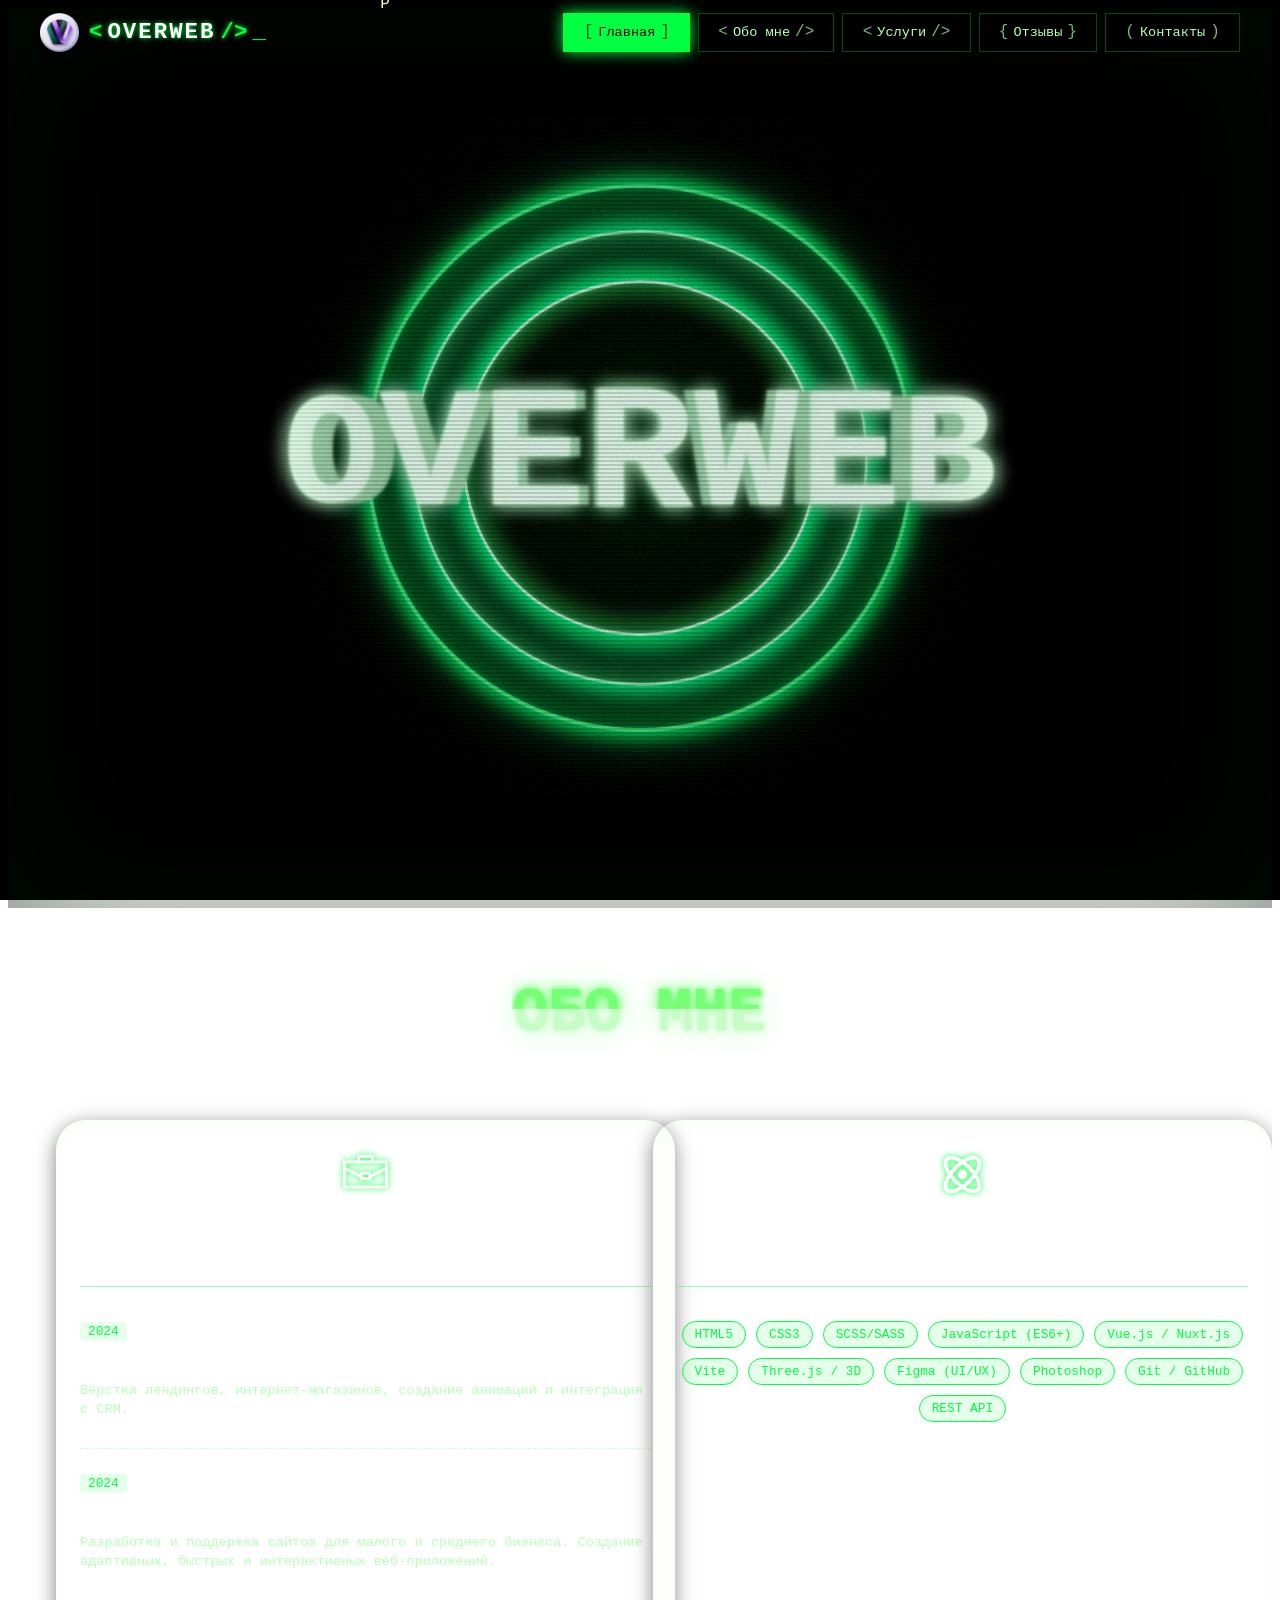
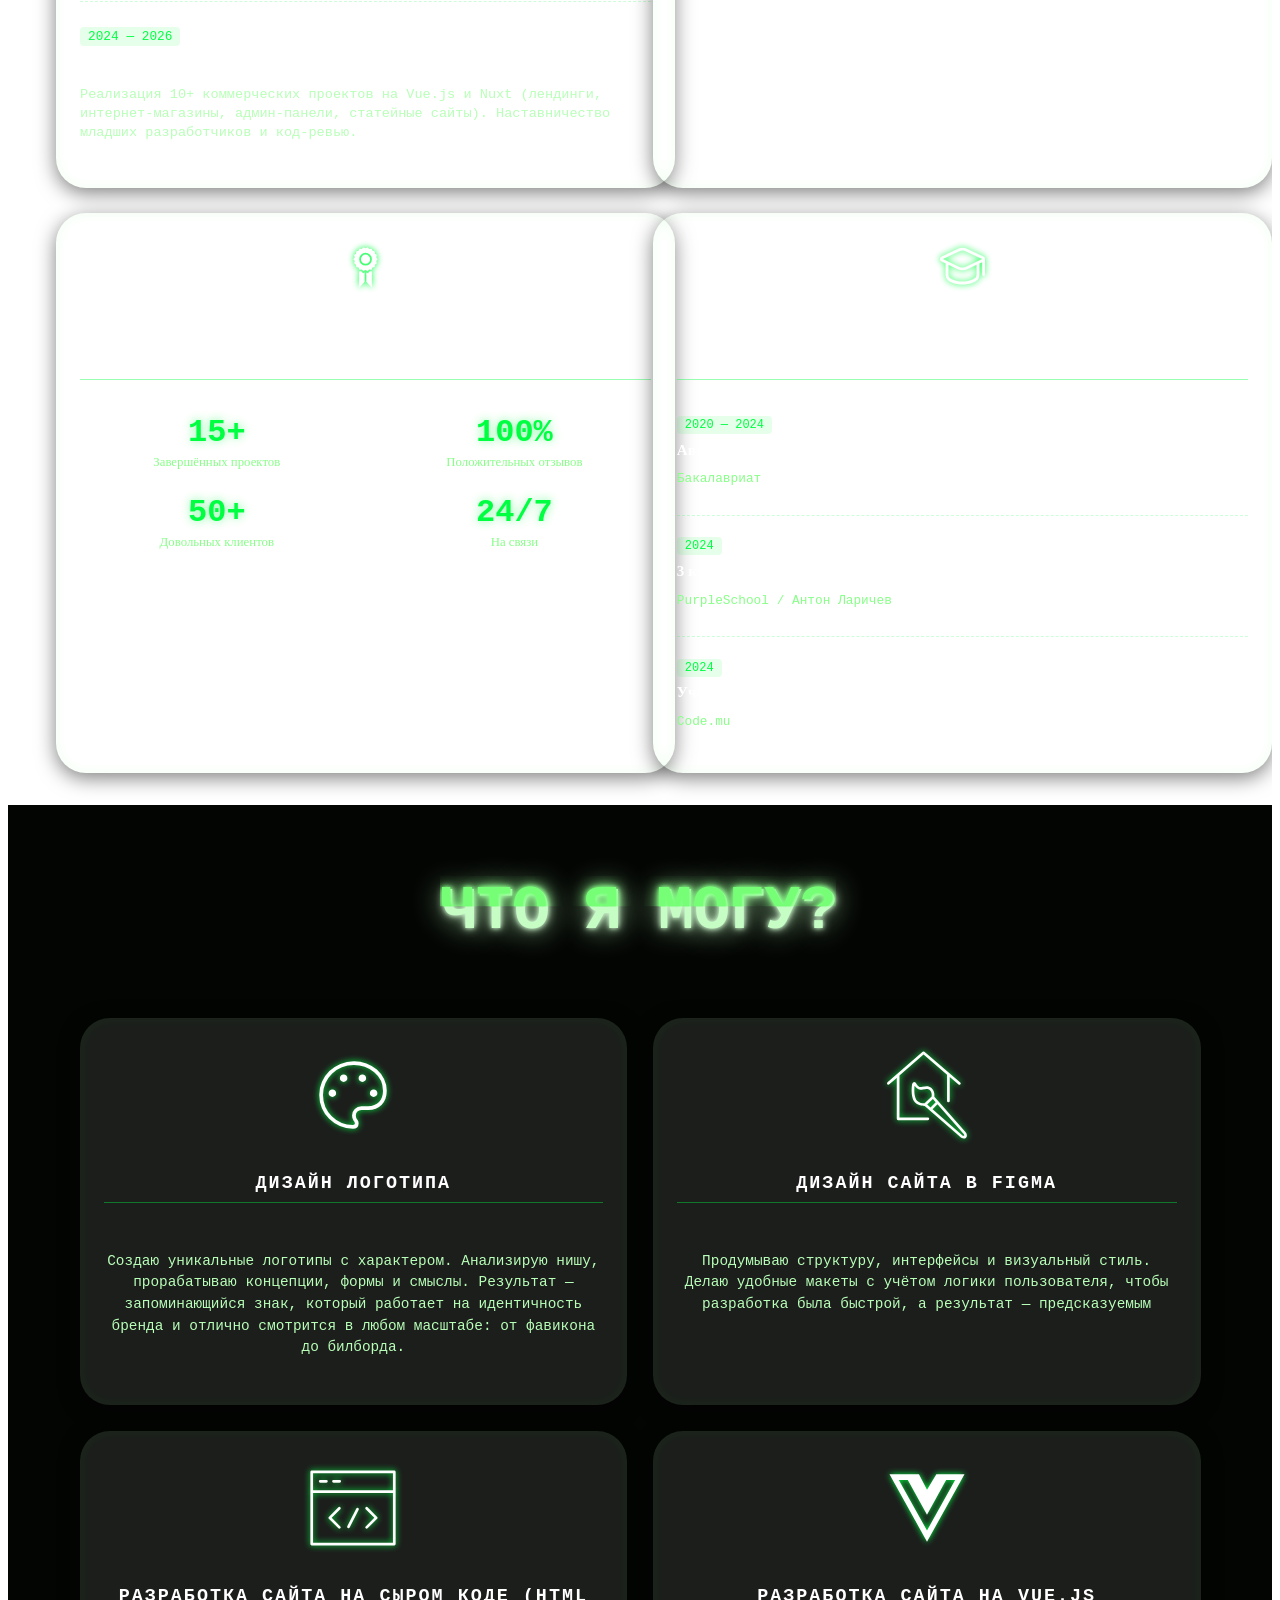
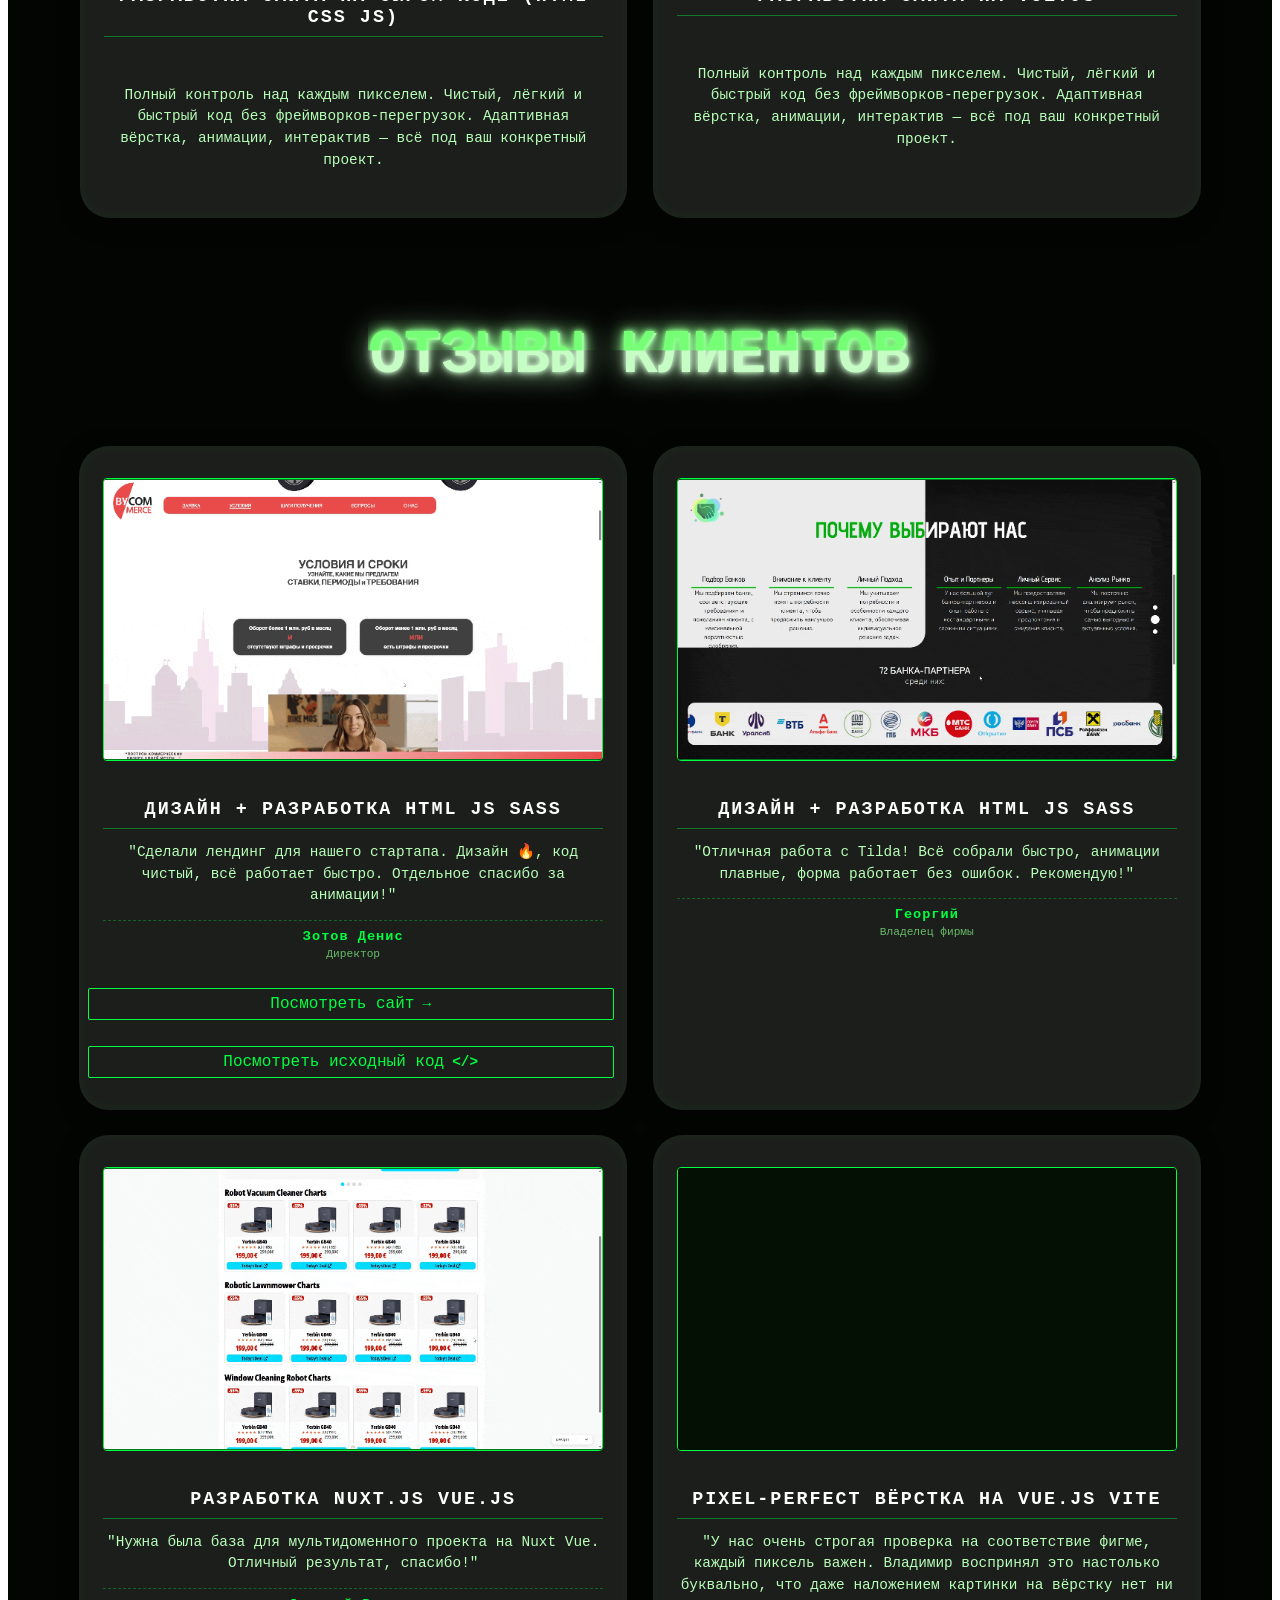
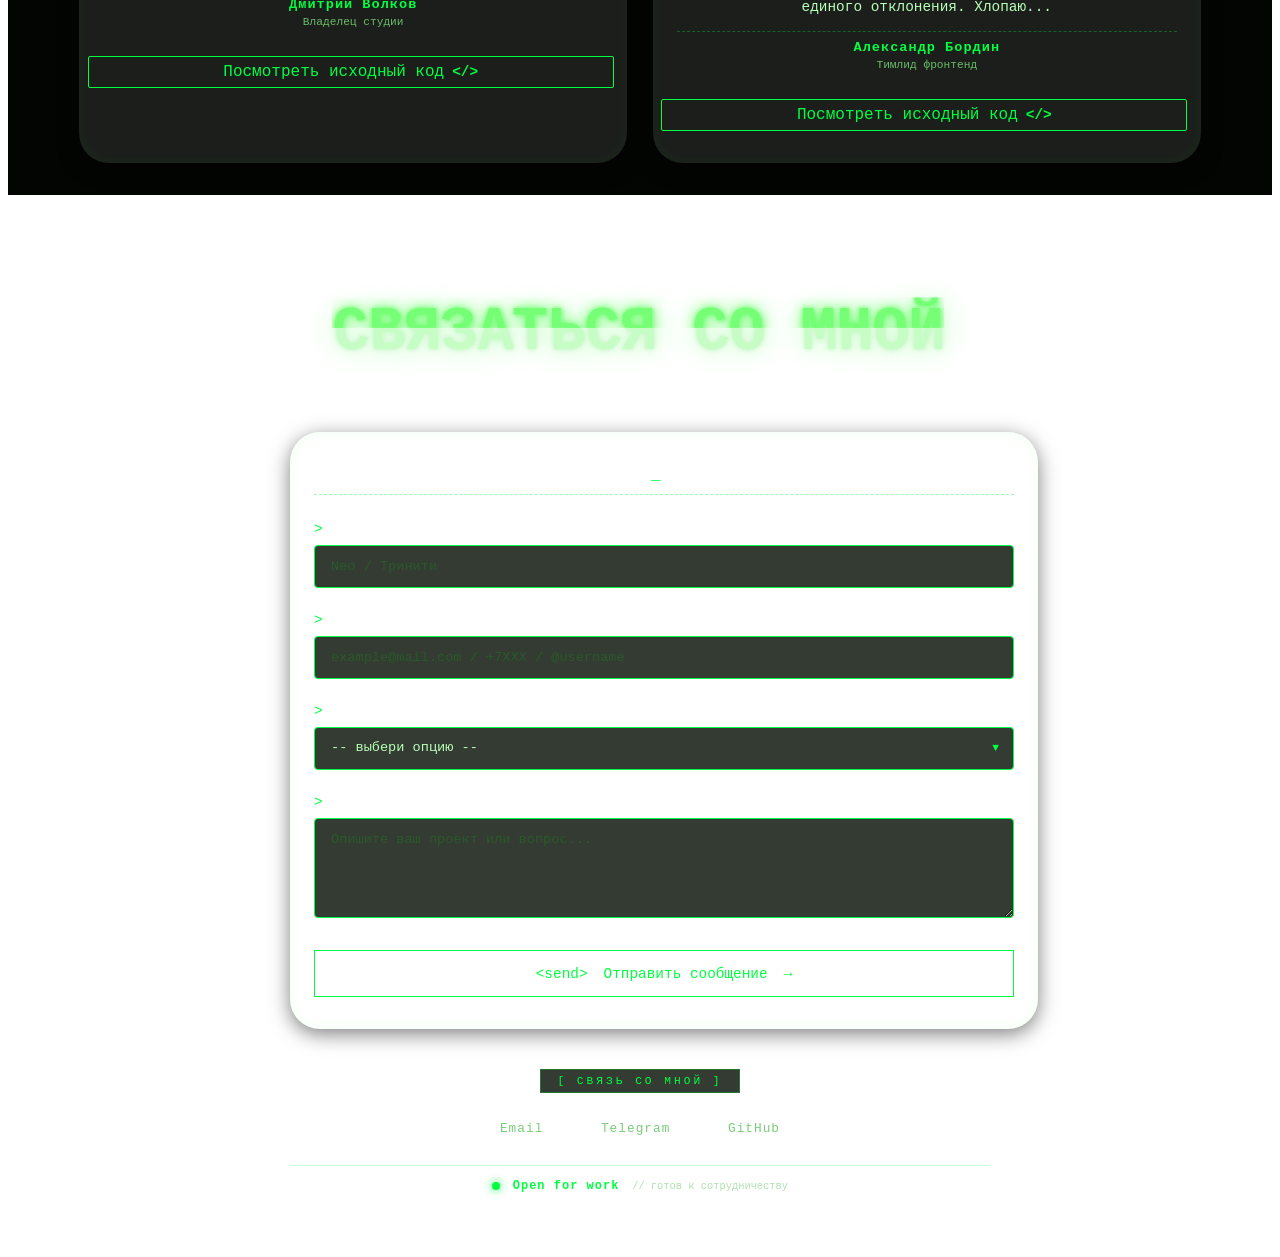
==== index.html @ 8faadaef "new commit" ====
<!DOCTYPE html>
<html lang="ru">
<head>
    <meta charset="UTF-8">
    <meta name="viewport" content="width=device-width, initial-scale=1.0, user-scalable=no">
    <title>OVERWEB frontend</title>
    <link rel="stylesheet" href="./styles/neon.css">
    <link rel="stylesheet" href="./styles/rain.css">
    <link rel="stylesheet" href="./styles/main.css">
    <link rel="stylesheet" href="./styles/cyberBg.css">
    <link rel="stylesheet" href="./styles/reviews.css">
    <link rel="stylesheet" href="./styles/contact.css">
    <link rel="stylesheet" href="./styles/services.css">
    <link rel="stylesheet" href="./styles/header.css">
    <link rel="stylesheet" href="./styles/about.css">
    <link href="https://unpkg.com/aos@2.3.1/dist/aos.css" rel="stylesheet">
</head>
<body>
    <canvas id="MatrixCanvas"></canvas>
    <header class="matrix-header" id="matrixHeader">
        <div class="header__container">
            <div class="header__logo-container">
                <img src="./images/logo.jpg" alt="" style="width: 39px;">
                <a href="#" class="header__logo" id="logoLink">
                    <span class="logo__bracket">&lt;</span>
                    <span class="logo__text">OVERWEB</span>
                    <span class="logo__bracket">/&gt;</span>
                    <span class="logo__cursor">_</span>
                </a>
            </div>

            <div class="header__burger" id="burgerMenu">
                <span class="burger__line"></span>
                <span class="burger__line"></span>
                <span class="burger__line"></span>
            </div>

            <nav class="header__nav" id="mainNav">
                <a href="#home" class="nav__link" data-section="home">
                    <span class="link__symbol">[</span>
                    <span>Главная</span>
                    <span class="link__symbol">]</span>
                </a>
                <a href="#about" class="nav__link" data-section="about">
                    <span class="link__symbol">&lt;</span>
                    <span>Обо мне</span>
                    <span class="link__symbol">/&gt;</span>
                </a>
                <a href="#services" class="nav__link" data-section="services">
                    <span class="link__symbol">&lt;</span>
                    <span>Услуги</span>
                    <span class="link__symbol">/&gt;</span>
                </a>
                <a href="#reviews" class="nav__link" data-section="reviews">
                    <span class="link__symbol">{</span>
                    <span>Отзывы</span>
                    <span class="link__symbol">}</span>
                </a>
                <a href="#contacts" class="nav__link" data-section="contacts">
                    <span class="link__symbol">(</span>
                    <span>Контакты</span>
                    <span class="link__symbol">)</span>
                </a>
            </nav>
        </div>
        <div class="header__progress" id="progressBar"></div>
    </header>

    <div class="block block__first">
        <div class="neon">
            <div class="neon__ring neon__ring--big"></div>
            <div class="neon__ring neon__ring--medium"></div>
            <div class="neon__ring neon__ring--small"></div>
            <div class="neon__name"><span>O</span><span>V</span><span>E</span><span>R</span><span>W</span><span>E</span><span>B</span></div>
        </div>
        <div class="tv-effect"></div>
        
    </div>

    
    <div class="block block__about">
        <div data-usal="fade duration-500" class="about-content">
            <div class="title-container">
                <h1 class="title-text" data-text="Обо мне">Обо мне</h1>
            </div>

            <div class="about__container">
                <div data-usal="flip zoom-in duration-500" class="about__item">
                    <div class="about__icon">
                        <svg xmlns="http://www.w3.org/2000/svg" width="5vh" height="5vh" viewBox="0 0 2048 2048"><path fill="currentColor" d="M2048 384v1280H0V384h640V256q0-27 10-50t27-40t41-28t50-10h512q27 0 50 10t40 27t28 41t10 50v128zm-1280 0h512V256H768zM128 512v185l640 319V896h512v120l640-319V512zm768 512v128h256v-128zm1024 512V839l-640 321v120H768v-120L128 839v697z"/></svg>
                    </div>
                    <h2>Опыт работы</h2>
                    <div class="about__timeline">
                        <div class="timeline-item">
                        <div class="timeline-item">
                            <span class="timeline-year">2024</span>
                            <span class="timeline-title">Верстальщик / Junior Frontend</span>
                            <p class="timeline-desc">Вёрстка лендингов, интернет-магазинов, создание анимаций и интеграция с CRM.</p>
                        </div>
                            <span class="timeline-year">2024</span>
                            <span class="timeline-title">Frontend-разработчик (Freelance)</span>
                            <p class="timeline-desc">Разработка и поддержка сайтов для малого и среднего бизнеса. Создание адаптивных, быстрых и интерактивных веб-приложений.</p>
                        </div>
                        <div class="timeline-item">
                            <span class="timeline-year">2024 — 2026</span>
                            <span class="timeline-title">VUE.js NUXT разработчик</span>
                            <p class="timeline-desc">Реализация 10+ коммерческих проектов на Vue.js и Nuxt (лендинги, интернет-магазины, админ-панели, статейные сайты). Наставничество младших разработчиков и код-ревью.</p>
                        </div>
                    </div>
                </div>  

                <div data-usal="flip zoom-in duration-500" class="about__item">
                    <div class="about__icon">
                        <svg xmlns="http://www.w3.org/2000/svg" width="5vh" height="5vh" viewBox="0 0 24 24"><path fill="currentColor" d="M20.93 3.07c-1.27-1.27-3.42-1.42-6.06-.4c-.94.36-1.9.86-2.87 1.46c-.97-.61-1.94-1.1-2.87-1.46c-2.63-1.01-4.79-.87-6.06.4s-1.42 3.42-.4 6.06c.36.94.86 1.9 1.46 2.87c-.61.97-1.1 1.94-1.46 2.87c-1.01 2.63-.87 4.79.4 6.06c.71.71 1.7 1.07 2.89 1.07c.94 0 2.01-.22 3.17-.67c.94-.36 1.9-.86 2.87-1.46c.97.61 1.94 1.1 2.87 1.46c1.16.45 2.23.67 3.17.67c1.19 0 2.18-.36 2.89-1.07c1.27-1.27 1.42-3.42.4-6.06c-.36-.94-.86-1.9-1.46-2.87c.61-.97 1.1-1.94 1.46-2.87c1.01-2.63.87-4.79-.4-6.06M4.54 8.41c-.69-1.8-.71-3.27-.05-3.93c.32-.32.83-.48 1.48-.48c.68 0 1.52.18 2.44.53c.58.22 1.18.51 1.79.85a26.6 26.6 0 0 0-4.81 4.81c-.34-.61-.63-1.2-.85-1.79ZM12 6.54A24.1 24.1 0 0 1 17.46 12A24.1 24.1 0 0 1 12 17.46A24.1 24.1 0 0 1 6.54 12A24.1 24.1 0 0 1 12 6.54M8.41 19.46c-1.8.69-3.27.71-3.93.05s-.64-2.13.05-3.93c.22-.58.51-1.18.85-1.79a26.6 26.6 0 0 0 4.81 4.81c-.61.34-1.2.63-1.79.85Zm11.05-3.88c.69 1.8.71 3.27.05 3.93s-2.13.64-3.93-.05c-.58-.22-1.18-.51-1.79-.85a26.6 26.6 0 0 0 4.81-4.81c.34.61.63 1.2.85 1.79Zm0-7.18c-.22.58-.51 1.18-.85 1.79a26.6 26.6 0 0 0-4.81-4.81c.61-.34 1.2-.63 1.79-.85c.92-.35 1.76-.53 2.44-.53s1.16.16 1.49.48c.66.66.64 2.13-.05 3.93Z"/><path fill="currentColor" d="M13.77 13.77c.98-.98.98-2.56 0-3.54s-2.56-.98-3.54 0s-.98 2.56 0 3.54s2.56.98 3.54 0"/></svg>
                    </div>
                    <h2>Технологии</h2>
                    <div class="about__skills">
                        <span class="skill-tag">HTML5</span>
                        <span class="skill-tag">CSS3</span>
                        <span class="skill-tag">SCSS/SASS</span>
                        <span class="skill-tag">JavaScript (ES6+)</span>
                        <span class="skill-tag">Vue.js / Nuxt.js</span>
                        <span class="skill-tag">Vite</span>
                        <span class="skill-tag">Three.js / 3D</span>
                        <span class="skill-tag">Figma (UI/UX)</span>
                        <span class="skill-tag">Photoshop</span>
                        <span class="skill-tag">Git / GitHub</span>
                        <span class="skill-tag">REST API</span>
                    </div>
                </div>

                <div data-usal="flip zoom-in duration-500" class="about__item">
                    <div class="about__icon">
                        <svg xmlns="http://www.w3.org/2000/svg" width="5vh" height="5vh" viewBox="0 0 512 512"><path fill="currentColor" d="m305.975 298.814l22.704 2.383V486l-62.712-66.965V312.499l18.214 8.895zm-99.95 0l-22.716 2.383V486l62.711-66.965V312.499l-18.213 8.895zm171.98-115.78l7.347 25.574l-22.055 14.87l-1.847 26.571l-25.81 6.425l-10.803 24.314l-26.46-2.795l-18.475 19.087L256 285.403l-23.902 11.677l-18.475-19.15l-26.46 2.795l-10.803-24.313l-25.81-6.363l-1.847-26.534l-22.118-14.92l7.348-25.573l-15.594-21.544l15.644-21.52l-7.398-25.523l22.068-14.87L150.5 73.03l25.86-6.362l10.803-24.313l26.46 2.794L232.098 26L256 37.677L279.902 26l18.475 19.149l26.46-2.794l10.803 24.313l25.81 6.425l1.847 26.534l22.055 14.87l-7.347 25.574l15.656 21.407zm-49.214-21.556a72.242 72.242 0 1 0-72.242 72.242a72.355 72.355 0 0 0 72.242-72.242m-72.242-52.283a52.282 52.282 0 1 0 52.282 52.283a52.395 52.395 0 0 0-52.282-52.245z"/></svg>
                    </div>
                    <h2>Достижения</h2>
                    <div class="about__stats">
                        <div class="stat-item">
                            <span class="stat-number">15+</span>
                            <span class="stat-label">Завершённых проектов</span>
                        </div>
                        <div class="stat-item">
                            <span class="stat-number">100%</span>
                            <span class="stat-label">Положительных отзывов</span>
                        </div>
                        <div class="stat-item">
                            <span class="stat-number">50+</span>
                            <span class="stat-label">Довольных клиентов</span>
                        </div>
                        <div class="stat-item">
                            <span class="stat-number">24/7</span>
                            <span class="stat-label">На связи</span>
                        </div>
                    </div>
                </div>  

                <div data-usal="flip zoom-in duration-500" class="about__item">
                    <div class="about__icon">
                        <svg xmlns="http://www.w3.org/2000/svg" width="5vh" height="5vh" viewBox="0 0 16 16"><path fill="currentColor" fill-rule="evenodd" d="M.573 4.1a.999.999 0 0 0 0 1.808l1.43.675v3.92c0 .742.241 1.57.944 2.08c.886.64 2.5 1.42 5.06 1.42s4.17-.785 5.06-1.42c.703-.508.944-1.33.944-2.08v-3.92l1-.473v4.39a.5.5 0 0 0 1 0V5a1 1 0 0 0-.572-.904l-5.72-2.7a4 4 0 0 0-3.42 0l-5.72 2.7zm2.43 6.4V7.05l3.29 1.56a4 4 0 0 0 3.42 0l3.29-1.56v3.45c0 .556-.18 1.01-.53 1.26c-.724.523-2.13 1.24-4.47 1.24s-3.75-.712-4.47-1.24c-.349-.252-.529-.709-.529-1.26zm3.72-8.2a2.99 2.99 0 0 1 2.56 0l5.72 2.7l-5.72 2.7a2.99 2.99 0 0 1-2.56 0L1.003 5z" clip-rule="evenodd"/></svg>
                    </div>
                    <h2>Образование</h2>
                    <div class="about__education">
                        <div class="edu-item">
                            <span class="edu-year">2020 — 2024</span>
                            <span class="edu-degree">Автоматизация</span>
                            <p class="edu-place">Бакалавриат</p>
                        </div>
                        <div class="edu-item">
                            <span class="edu-year">2024</span>
                            <span class="edu-degree">3 курса - HTML и CSS, JS, Vue</span>
                            <p class="edu-place">PurpleSchool / Антон Ларичев</p>
                        </div>
                        <div class="edu-item">
                            <span class="edu-year">2024</span>
                            <span class="edu-degree">Учебник по JS, React</span>
                            <p class="edu-place">Code.mu</p>
                        </div>
                    </div>
                </div>
            </div>
        </div>
    </div>
    <div class="block block__second">
        
        <div data-usal="fade duration-500" class="content">
            <div class="title-container">
                <h1 class="title-text" data-text="Что я могу?">Что я могу?</h1>
            </div>
            <div class="rain"></div>
            <div class="content__container">
                <div data-usal="flip zoom-in duration-500" class="content__item">
                    <svg xmlns="http://www.w3.org/2000/svg" width="10vh" height="10vh" viewBox="0 0 24 24"><path fill="currentColor" d="M11.962 21q-1.839 0-3.471-.71q-1.633-.711-2.851-1.93T3.71 15.5T3 12q0-1.883.726-3.525t1.979-2.858t2.94-1.916T12.238 3q1.75 0 3.332.591q1.583.592 2.786 1.64q1.203 1.05 1.923 2.5t.72 3.165q0 2.318-1.336 3.71T16 16h-1.773q-.629 0-1.053.433t-.424 1.044q0 .627.375 1.064t.375 1.009q0 .73-.409 1.09q-.408.36-1.13.36M7.21 12.21q.29-.29.29-.71t-.29-.71t-.71-.29t-.71.29t-.29.71t.29.71t.71.29t.71-.29m3-4q.29-.29.29-.71t-.29-.71t-.71-.29t-.71.29t-.29.71t.29.71t.71.29t.71-.29m5 0q.29-.29.29-.71t-.29-.71t-.71-.29t-.71.29t-.29.71t.29.71t.71.29t.71-.29m3 4q.29-.29.29-.71t-.29-.71t-.71-.29t-.71.29t-.29.71t.29.71t.71.29t.71-.29M11.961 20q.263 0 .4-.115q.138-.116.138-.335q0-.35-.375-.748t-.375-1.31q0-1.088.725-1.79T14.25 15H16q1.88 0 2.94-1.107T20 10.896q0-3.044-2.341-4.97T12.239 4Q8.78 4 6.39 6.325T4 12q0 3.325 2.338 5.663T11.962 20"/></svg>
                    <h2>Дизайн Логотипа</h2>                       
                    <p>
                        Создаю уникальные логотипы с характером. Анализирую нишу, прорабатываю концепции, формы и смыслы. 
                        Результат — запоминающийся знак, который работает на идентичность бренда и отлично смотрится 
                        в любом масштабе: от фавикона до билборда.                    </p>
                </div>
                <div data-usal="flip zoom-in duration-500" class="content__item">
                    <svg xmlns="http://www.w3.org/2000/svg" fill-rule="evenodd" viewBox="0 0 100 100" width="10vh" heigth="10vh" fill="black">
                        <path d="M50.923 74.959h-31.52V28.364L46.161 5.088 72.277 27.41v29.255a1.5 1.5 0 1 0 3 0V29.974l9.761 8.343a1.501 1.501 0 0 0 1.949-2.281L47.127 1.968a1.5 1.5 0 0 0-1.959.008L6.141 35.924a1.5 1.5 0 1 0 1.969 2.263l8.293-7.214v45.485a1.5 1.5 0 0 0 1.5 1.5h33.02a1.5 1.5 0 1 0 0-2.999z"/>
                        <path d="M92.467 90.794 58.178 51.861c.419-4.089-.666-7.397-3.196-9.577-3.077-2.651-5.906-2.147-10.186-1.387-.561.1-1.155.206-1.789.312-1.615.271-2.977-1.321-4.457-3.271-1.048-1.381-1.954-2.572-3.369-2.2-1.378.364-1.699 1.936-1.892 3.38-.853 6.396-.445 15.282 3.508 19.277 3.234 3.28 7.7 3.74 9.95 3.74.277 0 .505-.008.708-.017l39.301 34.388c1.217 1.201 2.726 1.889 4.144 1.888h.034c.977-.007 1.858-.361 2.483-.997 1.579-1.61 1.159-4.502-.95-6.603zM36.221 39.832c1.428 1.88 3.794 4.922 7.279 4.336.645-.107 1.25-.215 1.82-.316 4.239-.755 5.803-.933 7.703.706 1.796 1.548 2.515 3.941 2.166 7.101l-7.858 7.46c-1.385.06-5.614-.007-8.4-2.831-2.917-2.951-3.447-10.527-2.71-16.456zm20.305 14.693 3.118 3.54-5.725 5.723-3.721-3.256 6.328-6.007zm34.75 40.77c-.062.062-.207.093-.375.098-.464 0-1.272-.268-2.104-1.084L56.182 65.768l5.449-5.447L90.25 92.815a1.4 1.4 0 0 0 .075.079c1.028 1.01 1.202 2.146.951 2.401z"/>
                    </svg> 
                    <h2>Дизайн сайта в Figma</h2>                       
                    <p>
                        Продумываю структуру, интерфейсы и визуальный стиль. Делаю удобные макеты с учётом логики пользователя, чтобы разработка была быстрой, а результат — предсказуемым
                    </p>
                </div>
                <!-- <div data-usal="flip zoom-in duration-500" class="content__item">
                    <svg xmlns="http://www.w3.org/2000/svg" version="1.0" width="10vh" height="10vh" viewBox="0 0 300.000000 300.000000" preserveAspectRatio="xMidYMid meet">
                        <g transform="translate(0.000000,300.000000) scale(0.100000,-0.100000)" fill="black" stroke="none">
                        <path d="M1255 2935 c-328 -61 -599 -205 -822 -439 -191 -199 -313 -429 -375 -707 -20 -89 -23 -132 -23 -294 0 -162 3 -205 23 -294 66 -295 190 -520 401 -732 210 -209 441 -336 731 -401 91 -20 132 -23 310 -23 178 0 219 3 310 23 290 65 521 192 731 401 211 212 335 437 401 732 20 89 23 132 23 294 0 162 -3 205 -23 294 -66 295 -190 520 -401 732 -206 205 -428 329 -711 396 -89 21 -135 26 -300 29 -142 2 -217 -1 -275 -11z m397 -66 c615 -66 1121 -538 1222 -1138 21 -123 21 -349 0 -472 -77 -460 -405 -864 -847 -1045 -392 -159 -855 -128 -1222 82 -358 206 -613 567 -679 963 -21 123 -21 349 0 472 120 714 794 1217 1526 1138z"/>
                        <path d="M970 2153 c-135 -47 -216 -165 -227 -335 l-6 -78 86 0 c96 0 86 -9 102 97 13 83 78 143 156 143 57 0 134 -27 301 -106 239 -113 321 -138 443 -138 80 0 109 4 146 21 116 53 189 190 189 354 l0 49 -84 0 -85 0 -6 -47 c-21 -152 -78 -203 -208 -182 -62 10 -146 43 -363 143 -203 93 -337 117 -444 79z"/>
                        <path d="M1370 1175 l0 -565 110 0 110 0 -2 532 -3 532 -90 32 c-49 18 -98 33 -107 33 -17 1 -18 -32 -18 -564z"/>
                        </g>
                    </svg>
                    <h2>Разработка сайта на Tilda</h2>
                    <p>
                        Собираю сайты на Tilda без хлама в коде. Zero Block, кастомная анимация, формы, подключение домена — всё аккуратно, быстро и с возможностью лёгкого редактирования вами.
                    </p>
                </div> -->
                <div data-usal="flip zoom-in duration-500" class="content__item">
                    <svg xmlns="http://www.w3.org/2000/svg" fill-rule="evenodd" viewBox="0 0 100 100" fill="black" width="10vh" heigth="10vh">
                        <path d="M55.693 49.974a1.501 1.501 0 0 0-2.019.652L43.625 70.267a1.5 1.5 0 0 0 2.67 1.368l10.048-19.641a1.498 1.498 0 0 0-.65-2.02zm10.515-.75a1.5 1.5 0 1 0-2.121 2.121l9.583 9.58-9.583 9.58a1.5 1.5 0 1 0 2.122 2.121l10.645-10.641a1.5 1.5 0 0 0 0-2.122L66.208 49.224zm-30.297.001a1.5 1.5 0 0 0-2.121 0l-10.643 10.64a1.5 1.5 0 0 0 0 2.122l10.643 10.64c.293.293.677.439 1.061.439s.768-.146 1.061-.439a1.5 1.5 0 0 0 0-2.121l-9.581-9.58 9.581-9.58a1.5 1.5 0 0 0-.001-2.121z"/>
                        <path d="M95.874 8.414H4.126a1.5 1.5 0 0 0-1.5 1.5v80.173a1.5 1.5 0 0 0 1.5 1.5h91.748a1.5 1.5 0 0 0 1.5-1.5V9.914a1.5 1.5 0 0 0-1.5-1.5zm-1.5 3v18.862H5.626V11.414h88.748zM5.626 88.587V33.276h88.748v55.311H5.626z"/>
                        <path d="M13.562 21.851h6.89a1.5 1.5 0 1 0 0-3h-6.89a1.5 1.5 0 1 0 0 3zm14.764 0h6.89a1.5 1.5 0 1 0 0-3h-6.89a1.5 1.5 0 1 0 0 3z"/>
                    </svg>                    
                    <h2>Разработка сайта на сыром коде (HTML CSS JS)</h2>
                    <p>
                        Полный контроль над каждым пикселем. Чистый, лёгкий и быстрый код без фреймворков-перегрузок. Адаптивная вёрстка, анимации, интерактив — всё под ваш конкретный проект.
                    </p>
                </div>
                <div data-usal="flip zoom-in duration-500" class="content__item">
                    <svg xmlns="http://www.w3.org/2000/svg" width="10vh" height="10vh" viewBox="0 0 24 24"><path fill="currentColor" d="M14.5 3L12 7.156L9.857 3H2l10 18L22 3zM4.486 4.5h2.4L12 13.8l5.107-9.3h2.4L12 18.021z"/></svg>
                    <h2>Разработка сайта на VUE.JS</h2>
                    <p>
                        Полный контроль над каждым пикселем. Чистый, лёгкий и быстрый код без фреймворков-перегрузок. Адаптивная вёрстка, анимации, интерактив — всё под ваш конкретный проект.
                    </p>
                </div>
            </div>
        </div>
    </div>
    <div class="block block__reviews">
        
        <div data-usal="fade duration-500" class="reviews-content">
            <div class="title-container">
                <h1 class="title-text" data-text="Отзывы клиентов">Отзывы клиентов</h1>
            </div>
            <div class="reviews__container">
                
                <div data-usal="flip zoom-in duration-500" class="review__item">
                    <div class="review__preview">
                        <div class="preview-ratio">
                            <div class="preview-frame">
                                <div class="preview-placeholder">
                                    <img src="./images/cargo.gif" alt="">
                                </div>
                            </div>
                        </div>
                    </div>
                    <div class="review__text">
                        <h2>Дизайн + Разработка HTML JS SASS</h2>
                        <p class="review-quote">"Сделали лендинг для нашего стартапа. Дизайн 🔥, код чистый, всё работает быстро. Отдельное спасибо за анимации!"</p>
                        <div class="review-author">
                            <span class="author-name">Зотов Денис</span>
                            <span class="author-project">Директор</span>
                        </div>
                    </div>
                    <a href="https://bycom.tech" class="review__btn" target="_blank">
                        <span>Посмотреть сайт</span>
                        <span class="btn-arrow">→</span>
                    </a>
                    <a href="https://github.com/V-OVERWEB/cargo" class="review__btn" target="_blank">
                        <span>Посмотреть исходный код</span>
                        <span class="btn-code">&lt;/&gt;</span>
                    </a>
                </div>
                
                <div data-usal="flip zoom-in duration-500" class="review__item">
                    <div class="review__preview">
                        <div class="preview-ratio">
                            <div class="preview-frame">
                                <div class="preview-placeholder">
                                    <img src="./images/finance.gif" alt="">
                                </div>
                            </div>
                        </div>
                    </div>
                    <div class="review__text">
                        <h2>Дизайн + Разработка HTML JS SASS</h2>
                        <p class="review-quote">"Отличная работа с Tilda! Всё собрали быстро, анимации плавные, форма работает без ошибок. Рекомендую!"</p>
                        <div class="review-author">
                            <span class="author-name">Георгий</span>
                            <span class="author-project">Владелец фирмы</span>
                        </div>
                    </div>
                </div>
                
                <div data-usal="flip zoom-in duration-500" class="review__item">
                    <div class="review__preview">
                        <div class="preview-ratio">
                            <div class="preview-frame">
                                <div class="preview-placeholder">
                                    <img src="./images/cleaner.gif" alt="">
                                </div>
                            </div>
                        </div>
                    </div>
                    <div class="review__text">
                        <h2>Разработка NUXT.js VUE.js</h2>
                        <p class="review-quote">"Нужна была база для мультидоменного проекта на Nuxt Vue. Отличный результат, спасибо!"</p>
                        <div class="review-author">
                            <span class="author-name">Дмитрий Волков</span>
                            <span class="author-project">Владелец студии</span>
                        </div>
                    </div>
                    <a href="https://github.com/V-OVERWEB/cleaning" class="review__btn" target="_blank">
                        <span>Посмотреть исходный код</span>
                        <span class="btn-code">&lt;/&gt;</span>
                    </a>
                </div>
                
                <div data-usal="flip zoom-in duration-500" class="review__item">
                    <div class="review__preview">
                        <div class="preview-ratio">
                            <div class="preview-frame">
                                <div class="preview-placeholder">
                                    <img src="./images/reisemagazin.gif" alt="">
                                </div>
                            </div>
                        </div>
                    </div>
                    <div class="review__text">
                        <h2>Pixel-perfect вёрстка на Vue.js Vite</h2>
                        <p class="review-quote">"У нас очень строгая проверка на соответствие фигме, каждый пиксель важен. Владимир воспринял это настолько буквально, что даже наложением картинки на вёрстку нет ни единого отклонения. Хлопаю...</p>
                        <div class="review-author">
                            <span class="author-name">Александр Бордин</span>
                            <span class="author-project">Тимлид фронтенд</span>
                        </div>
                    </div>
                    <a href="https://github.com/V-OVERWEB/reisemagazin" class="review__btn" target="_blank">
                        <span>Посмотреть исходный код</span>
                        <span class="btn-code">&lt;/&gt;</span>
                    </a>
                </div>
                
            </div>
        </div>
    </div>
    <div class="block block__contacts">
        <div class="global-notification" id="globalNotification">
            <div class="notification-content">
                <span class="notification-icon"></span>
                <span class="notification-text"></span>
                <span class="notification-close" onclick="this.parentElement.parentElement.classList.remove('show')">×</span>
            </div>
        </div>
        
        <!-- ЭЛЕМЕНТ ДЛЯ АНИМАЦИИ ВЫКЛЮЧЕНИЯ ТЕЛЕВИЗОРА -->
        <div class="crt-turn-off">
            <div class="crt-band crt-band-top"></div>
            <div class="crt-band crt-band-bottom"></div>
            <div class="crt-center-line"></div>
        </div>
        
        <div data-usal="fade duration-500" class="contacts-content">
            <div class="title-container">
                <h1 class="title-text" data-text="Cвязаться со мной">Cвязаться со мной</h1>
            </div>
            <div class="form__wrapper">
                <div class="contacts__form" id="contactsFormBlock">
                    <div class="form__header">
                        <span class="form__prompt">$</span>
                        <span class="form__title">./send_message --urgent</span>
                        <span class="cursor-blink">_</span>
                    </div>

                    <form id="contact-form" action="https://script.google.com/macros/s/AKfycbzUiqSZo9it_yDsubL466-Ti-tRVSP-saL-DUS0kbR5YKUdkW6Ig1CBLV2hg_hz3Dls/exec" method="POST">
                        <input type="hidden" name="_subject" value="Новое сообщение с OVERWEB">
                        <input type="hidden" name="_replyto" value="email">

                        <div class="form__group">
                            <label class="form__label">
                                <span class="label-sign">></span>
                                Имя:
                            </label>
                            <input type="text" name="name" class="form__input glitch-hover" required 
                                   placeholder="Neo / Тринити">
                            <div class="input__glow"></div>
                        </div>

                        <div class="form__group">
                            <label class="form__label">
                                <span class="label-sign">></span>
                                Контакт (email / телефон / Telegram):
                            </label>
                            <input type="text" name="contact" class="form__input glitch-hover" required 
                                   placeholder="example@mail.com / +7XXX / @username">
                            <div class="input__glow"></div>
                        </div>

                        <div class="form__group">
                            <label class="form__label">
                                <span class="label-sign">></span>
                                Услуга:
                            </label>
                            <div class="select__wrapper">
                                <select name="service" class="form__select" required>
                                    <option value="" disabled selected>-- выбери опцию --</option>
                                    <option value="design">🎨 Дизайн сайта в Figma</option>
                                    <option value="tilda">⚡ Разработка на Tilda</option>
                                    <option value="custom">💻 Кастомный сайт (HTML/CSS/JS)</option>
                                    <option value="other">🔮 Другое (опишу в сообщении)</option>
                                </select>
                                <span class="select__arrow">▼</span>
                            </div>
                        </div>

                        <div class="form__group">
                            <label class="form__label">
                                <span class="label-sign">></span>
                                Сообщение:
                            </label>
                            <textarea name="message" class="form__textarea glitch-hover" required 
                                      placeholder="Опишите ваш проект или вопрос..."></textarea>
                            <div class="textarea__glow"></div>
                        </div>

                        <input type="checkbox" name="botcheck" class="hidden" style="display: none;">

                        <button type="submit" class="form__submit" id="submitBtn">
                            <span class="btn__code">&lt;send&gt;</span>
                            <span class="btn__text">Отправить сообщение</span>
                            <span class="btn__arrow">→</span>
                            <div class="btn__glitch-effect"></div>
                        </button>

                    </form>
                </div>
            </div>

            <div class="contacts__footer">
                <div class="footer__divider">
                    <span class="divider__text">[ СВЯЗЬ СО МНОЙ ]</span>
                </div>
                <div class="footer__links">
                    <a href="mailto:v.overweb@gmail.com" class="footer__link">
                        <span>Email</span>
                    </a>
                    <a href="https://t.me/V_OVERWEB" target="_blank" class="footer__link">
                        <span>Telegram</span>
                    </a>
                    <a href="https://github.com/V-OVERWEB" target="_blank" class="footer__link">
                        <span>GitHub</span>
                    </a>
                </div>
                <div class="footer__status">
                    <span class="status__led"></span>
                    <span class="status__text">Open for work</span>
                    <span class="status__glitch">// готов к сотрудничеству</span>
                </div>
            </div>

        </div>
    </div>

    <script src="https://cdn.usal.dev/latest"></script>
    <script src="./scripts/neon.js"></script>
    <script src="./scripts/rain.js"></script>
    <script src="./scripts/form.js"></script>
    <script src="./scripts/header.js"></script>
</body>
</html>
---- styles/neon.css ----
.block__first {
    display: flex;
    justify-content: center;
    align-items: center;
    position: relative;
    height: 100vh;
    isolation: isolate;
    z-index: 2;
    background: transparent;
}
@keyframes matrixPulse {
    0% { opacity: 0.3; transform: scale(1);}
    100% { opacity: 0.8; transform: scale(1.2);}
}
/* Главный контейнер неон-сферы и текста */
.neon {
    position: relative;
    display: flex;
    justify-content: center;
    align-items: center;
    width: 100%;
    height: 100%;
    z-index: 2;
}
/* Текст O V E R W E B с объёмной 3D перспективой и реалистичным свечением */
.neon__name {
    color: #dbffe4;
    font-size: 160px;
    font-weight: 700;
    margin: 0 auto;
    height: 100%;
    display: flex;
    justify-content: center;
    align-items: center;
    filter: blur(1px);
}
.neon__name span {
    position: relative;
}

.neon__name span:nth-child(1) {
    text-shadow: 0px 0px 20px #9bcca7, 0px 0px 20px #9bcca7, 21px 0px 0px #9bcca7, 19px 0px 0px #9bcca7, 14px 0px 0px #9bcca7;
    z-index: 2;
}
.neon__name span:nth-child(2) {
    text-shadow: 0px 0px 20px #9bcca7, 0px 0px 20px #9bcca7, 16px 0px 0px #9bcca7, 10px 0px 0px #9bcca7, 4px 0px 0px #9bcca7;
    z-index: 3;
    font-size: 170px;
}
.neon__name span:nth-child(3) {
    text-shadow: 0px 0px 20px #9bcca7, 0px 0px 20px #9bcca7, 10px 0px 0px #9bcca7, 5px 0px 0px #9bcca7;
    z-index: 4;
    font-size: 175px;
}
.neon__name span:nth-child(4) {
    text-shadow: 0px 0px 20px #9bcca7, 0px 0px 20px #9bcca7, -4px 0px 0px #9bcca7;
    z-index: 5;
    font-size: 180px;
}
.neon__name span:nth-child(5) {
    text-shadow: 0px 0px 20px #9bcca7, 0px 0px 20px #9bcca7,-10px 0px 0px #9bcca7, -5px 0px 0px #9bcca7;
    z-index: 4;font-size: 175px;
}
.neon__name span:nth-child(6) {
    text-shadow: 0px 0px 20px #9bcca7, 0px 0px 20px #9bcca7, -16px 0px 0px #9bcca7, -10px 0px 0px #9bcca7, -4px 0px 0px #9bcca7;
    z-index: 3;
    font-size: 170px;
}
.neon__name span:nth-child(7) {
    text-shadow: 0px 0px 20px #9bcca7, 0px 0px 20px #9bcca7, -21px 0px 0px #9bcca7, -19px 0px 0px #9bcca7, -14px 0px 0px #9bcca7;
    z-index: 2;
}
/* Усиленное свечение для каждой буквы с разной частотой */
@keyframes neonGlow1 {
    0% { text-shadow: 0 0 5px #0f0, 0 0 15px #0f0, 0 0 25px #2bff89; filter: brightness(0.95);}
    100% { text-shadow: 0 0 18px #c0ffd8, 0 0 38px #68ff9e, 0 0 65px #1eff73; filter: brightness(1.2);}
}
@keyframes neonGlow2 {
    0% { text-shadow: 0 0 8px #0f0, 0 0 20px #0f0, 0 0 30px #41ff88; filter: brightness(0.98);}
    100% { text-shadow: 0 0 20px #dcffe6, 0 0 42px #78ffae, 0 0 70px #36ff84; filter: brightness(1.18);}
}
@keyframes neonGlow3 {
    0% { text-shadow: 0 0 7px #0f0, 0 0 18px #0f0, 0 0 28px #1eff73; filter: brightness(1);}
    100% { text-shadow: 0 0 25px #f0fff4, 0 0 48px #93ffbe, 0 0 80px #4eff95; filter: brightness(1.25);}
}
@keyframes neonGlow4 {
    0% { text-shadow: 0 0 10px #0f0, 0 0 22px #0f0, 0 0 35px #00e664; filter: brightness(0.93);}
    100% { text-shadow: 0 0 26px #e2ffee, 0 0 50px #84ffb4, 0 0 75px #2bff7a; filter: brightness(1.22);}
}
/* общее мерцание контейнера текста для атмосферы */
@keyframes textFlicker {
    0%, 100% { opacity: 1; filter: drop-shadow(0 0 5px #1eff6f);}
    92% { opacity: 1; filter: drop-shadow(0 0 15px #00ff4c);}
    95% { opacity: 0.92; filter: drop-shadow(0 0 2px #8affb0);}
    97% { opacity: 1; filter: drop-shadow(0 0 18px #2eff7a);}
}
/* ========== НЕОНОВЫЕ КОЛЬЦА С БЛУМОМ И ДИНАМИКОЙ ========== */
.neon__ring {
    position: absolute;
    border-radius: 50%;
    left: 50%;
    top: 50%;
    transform: translate(-50%, -50%);
    pointer-events: none;
    will-change: transform, box-shadow;
    transition: box-shadow 0.3s ease;
    animation: pulseRing 4s infinite alternate ease-in-out;
}
/* БОЛЬШОЕ КОЛЬЦО */
.neon__ring--big {
    width: min(85vw, 540px);
    height: min(85vw, 540px);
    border: 4px solid rgba(100, 255, 150, 0.9);
    box-shadow: 
        0 0 15px 5px rgba(0, 255, 120, 0.7),
        0 0 45px 15px rgba(0, 210, 100, 0.5),
        inset 0 0 28px 10px rgba(0, 255, 120, 0.4);
    background: radial-gradient(circle, rgba(0,255,100,0.05) 0%, rgba(0,20,0,0.2) 70%);
    animation: ringRotate 24s infinite linear, glowRingBig 3s infinite alternate;
}
/* СРЕДНЕЕ КОЛЬЦО */
.neon__ring--medium {
    width: min(72vw, 450px);
    height: min(72vw, 450px);
    border: 3.5px solid rgb(180, 255, 200);
    box-shadow: 
        0 0 18px 6px rgba(0, 255, 140, 0.8),
        0 0 52px 18px rgba(0, 210, 110, 0.6),
        inset 0 0 24px 8px rgba(100, 255, 150, 0.5);
    background: radial-gradient(circle, rgba(60,255,100,0.03) 0%, transparent 75%);
    animation: ringRotateRev 20s infinite linear, glowRingMedium 3.2s infinite alternate;
}
/* МАЛОЕ КОЛЬЦО */
.neon__ring--small {
    width: min(45vw, 350px);
    height: min(45vw, 350px);
    border: 3px solid #ccffe0;
    box-shadow: 
        0 0 22px 8px rgba(0, 255, 130, 0.85),
        0 0 58px 20px rgba(0, 210, 120, 0.65),
        inset 0 0 28px 10px rgba(80, 255, 130, 0.55);
    background: radial-gradient(circle, rgba(0,255,70,0.08) 0%, transparent 80%);
    animation: ringRotate 18s infinite linear reverse, glowRingSmall 2.8s infinite alternate;
}
/* вращение для трехмерной динамики */
@keyframes ringRotate {
    0% { transform: translate(-50%, -50%) rotate(0deg); }
    100% { transform: translate(-50%, -50%) rotate(360deg); }
}
@keyframes ringRotateRev {
    0% { transform: translate(-50%, -50%) rotate(360deg); }
    100% { transform: translate(-50%, -50%) rotate(0deg); }
}
/* плавающее свечение колец — реалистичный блум */
@keyframes glowRingBig {
    0% { box-shadow: 0 0 12px 4px rgba(0, 255, 90, 0.6), inset 0 0 14px 5px rgba(0, 230, 100, 0.5); border-color: #aaffcc;}
    100% { box-shadow: 0 0 40px 20px rgba(0, 255, 120, 0.85), inset 0 0 36px 14px rgba(70, 255, 140, 0.7); border-color: #e2ffea;}
}
@keyframes glowRingMedium {
    0% { box-shadow: 0 0 14px 5px rgba(0, 230, 100, 0.65), inset 0 0 18px 7px rgba(0, 220, 100, 0.55); border-color: #befad3;}
    100% { box-shadow: 0 0 44px 22px rgba(70, 255, 130, 0.9), inset 0 0 40px 16px rgba(80, 255, 130, 0.75); border-color: white;}
}
@keyframes glowRingSmall {
    0% { box-shadow: 0 0 16px 6px rgba(0, 250, 110, 0.7), inset 0 0 20px 8px rgba(0, 210, 100, 0.6); border-color: #c6ffdf;}
    100% { box-shadow: 0 0 48px 25px rgba(0, 255, 140, 0.95), inset 0 0 48px 20px rgba(70, 255, 140, 0.85); border-color: #ffffffcc;}
}
/* Пульсация радиусов для дополнительной "дышащей" атмосферы */
@keyframes pulseRing {
    0% { transform: translate(-50%, -50%) scale(0.98); opacity: 0.9;}
    100% { transform: translate(-50%, -50%) scale(1.02); opacity: 1;}
}
/* Добавляем частицы искр / глитч-эффекты вокруг колец (опционально) */
.digital-particles {
    position: absolute;
    top: 0;
    left: 0;
    width: 100%;
    height: 100%;
    pointer-events: none;
    z-index: 3;
    overflow: hidden;
}
.particle {
    position: absolute;
    background: #2eff7a;
    border-radius: 50%;
    filter: blur(2px);
    opacity: 0;
    animation: particleFloat 5s infinite linear;
    box-shadow: 0 0 12px #0f0;
}
@keyframes particleFloat {
    0% { opacity: 0; transform: translateY(0px) scale(0.2);}
    20% { opacity: 0.8; transform: translateY(-20px) scale(1);}
    80% { opacity: 0.5; transform: translateY(-80px) scale(1.2);}
    100% { opacity: 0; transform: translateY(-150px) scale(0.5);}
}
/* Адаптивность и медиа-запросы */
@media (max-width: 768px) {
    .neon__name span:nth-child(1) { font-size: 1.1em; transform: translateZ(15px) rotateY(-4deg);}
    .neon__name span:nth-child(2) { font-size: 1.15em; transform: translateZ(20px) rotateY(-3deg);}
    .neon__name span:nth-child(3) { font-size: 1.2em; transform: translateZ(28px) rotateY(-2deg);}
    .neon__name span:nth-child(4) { font-size: 1.23em; transform: translateZ(34px);}
    .neon__name span:nth-child(5) { font-size: 1.22em; transform: translateZ(28px) rotateY(2deg);}
    .neon__name span:nth-child(6) { font-size: 1.16em; transform: translateZ(20px) rotateY(4deg);}
    .neon__name span:nth-child(7) { font-size: 1.12em; transform: translateZ(14px) rotateY(6deg);}
}

/* ночной блюр / атмосферный свет */
.block__first {
    box-shadow: inset 0 0 150px rgba(0,20,0,0.5);
}
/* трехмерный эффект перспективы для букв с дополнительной тенью от движения */
.neon__name span {
    transition: text-shadow 0.2s, transform 0.3s cubic-bezier(0.2, 0.9, 0.4, 1.1);
}
.neon__name:hover span {
    transform: translateZ(5px) rotateY(2deg);
    transition: 0.2s;
}
/* по отдельности при ховере создается интерактив */
.neon__name span:hover {
    transform: translateZ(60px) rotateY(0deg) scale(1.03);
    text-shadow: 0 0 35px #fff, 0 0 65px #56ff95;
    transition: 0.15s;
}
.tv-effect {
    position: relative;
    display: inline-block;
    font-size: 80px;
    font-weight: bold;
    color: white;
    padding: 40px 60px;
    width: 600px;
    height: 600px;
    position: absolute;
    z-index: 3;
    /* Маска, которая создает затухание к краям */
    mask-image: radial-gradient(
        circle at center,
        #0000006e 60%,
        transparent 95%
    );
    -webkit-mask-image: radial-gradient(
        circle at center,
        #0000006e 60%,
        transparent 95%
    );
    
    /* Базовые TV-эффекты */
    filter: contrast(1.3) brightness(0.9);
    backdrop-filter: blur(2px);
}

/* Слой с шумом */
.tv-effect::before {
    content: "";
    position: absolute;
    top: 0;
    left: 0;
    width: 100%;
    height: 100%;
    background-image: repeating-radial-gradient(
        circle at 50% 50%,
        rgba(0,0,0,0.3),
        rgba(255,255,255,0.2) 0.00085px
    );
    pointer-events: none;
    z-index: 1;
    animation: static-move 0.2s infinite;
    
    /* Шум тоже затухает к краям */
    mask-image: radial-gradient(
        circle at center,
        rgba(0, 0, 0, 0.479) 60%,
        transparent 95%
    );
    -webkit-mask-image: radial-gradient(
        circle at center,
        rgba(0, 0, 0, 0.486) 60%,
        transparent 95%
    );
}

/* Слой с горизонтальными полосами */
.tv-effect::after {
    content: "";
    position: absolute;
    top: 0;
    left: 0;
    width: 100%;
    height: 100%;
    background: repeating-linear-gradient(
        0deg,
        rgba(0,0,0,0.35) 0px,
        rgba(0,0,0,0.35) 2px,
        transparent 2px,
        transparent 4px
    );
    pointer-events: none;
    z-index: 2;
    mix-blend-mode: multiply;
    
    /* Полосы тоже затухают к краям */
    mask-image: radial-gradient(
        circle at center,
        black 60%,
        transparent 95%
    );
    -webkit-mask-image: radial-gradient(
        circle at center,
        black 60%,
        transparent 95%
    );
}

@keyframes static-move {
    0% {
        background-size: 100% 100%;
        opacity: 0.7;
    }
    100% {
        background-size: 200% 200%;
        opacity: 1;
    }
}
---- styles/main.css ----
.block__first {
    font-family: 'Share Tech Mono', monospace;
}
.block__second {
    display: flex;
    justify-content: center;
    align-items: center;
}
.block_fourth {
    height: 100lvh;
}

.swiper-slide {
  position: relative;
}
.title-container {
  position: relative;
  display: flex;
  justify-content: center;
  align-items: center;
  z-index: 2; /* Ensure it stays above the rain effect */
}

.title-text {
  color: #c5fdc5;
  font-size: 60px;
  font-family: monospace;
  position: relative;
  text-shadow: 0 0 10px #d4f9d4, 0 0 4px #c1f3c1, 0 0 30px #bcffbc;
  z-index: 2; /* Ensure it stays above the rain effect */
  text-transform: uppercase;
  text-align: center;
}

.title-text::before {
  content: attr(data-text);
  position: absolute;
  top: 0;
  left: 0;
  width: 100%;
  height: 100%;
  animation: glitch 2s infinite;
  clip-path: polygon(0 0, 100% 0, 100% 45%, 0 45%);
  transform: translate(-2px, -2px);
  color: rgb(118, 255, 118);
  text-shadow: 0 0 5px rgb(118, 255, 118), 0 0 15px rgb(118, 255, 118);
}

/* Glitch effect for the text */
@keyframes glitch {
  0%, 100% {
    clip-path: polygon(0 0, 100% 0, 100% 45%, 0 45%);
    transform: translate(0);
  }
  33% {
    clip-path: polygon(0 0, 100% 0, 100% 15%, 0 15%);
    transform: translate(-5px, -5px);
  }
  66% {
    clip-path: polygon(0 85%, 100% 85%, 100% 100%, 0 100%);
    transform: translate(5px, 5px);
  }
}

.block__second, .block__reviews {
    position: relative;
    min-height: 100vh;
    background: #030503;
    font-family: 'Share Tech Mono', 'Courier New', monospace;
    overflow: hidden;
}

.block__second .bg {
    position: absolute;
    top: 0;
    left: 0;
    width: 100%;
    height: 100%;
    z-index: 0;
    background: #030503;
    box-shadow: inset 0px 0px 38px 200px #000;
}

.bg {
    position: absolute;
    top: 0;
    left: 0;
    width: 100%;
    height: 100%;
    z-index: 0;
    background: #000000;
}
.bg::before {
    content: "";
    position: absolute;
    inset: 0;
    background: radial-gradient(ellipse at 30% 50%, #0a2a0a 0%, #020502 80%);
    opacity: 0.5;
    pointer-events: none;
}

.bg::after {
    content: "";
    position: absolute;
    inset: 0;
    background-image: 
        repeating-linear-gradient(0deg, rgb(255, 255, 255) 0px, rgb(255, 255, 255) 1px, transparent 1px, transparent 40px),
        repeating-linear-gradient(90deg, rgb(255, 255, 255) 0px, rgb(255, 255, 255) 1px, transparent 1px, transparent 40px);
    opacity: 0.08;
    pointer-events: none;
}

@media (max-width: 768px) {
  .title-text {
    font-size: 45px;
  }
}

/* Фолбэк на время загрузки канваса */
#canvas-fallback {
    position: absolute;
    top: 0;
    left: 0;
    width: 100%;
    height: 100vh;
    background: linear-gradient(135deg, #0a0f0a 0%, #050805 100%);
    display: flex;
    justify-content: center;
    align-items: center;
    z-index: 5;
    transition: opacity 0.5s ease;
}

.fallback-content {
    text-align: center;
    font-family: monospace;
}

.fallback-spinner {
    width: 50px;
    height: 50px;
    border: 3px solid #00ff41;
    border-top: 3px solid transparent;
    border-radius: 50%;
    margin: 0 auto 20px;
    animation: spin 1s linear infinite;
}

.fallback-text {
    color: #00ff41;
    font-size: 14px;
    letter-spacing: 2px;
    animation: blink 1.5s step-end infinite;
}

.fallback-dots {
    display: inline-block;
    width: 40px;
    text-align: left;
}

@keyframes spin {
    0% { transform: rotate(0deg); }
    100% { transform: rotate(360deg); }
}

@keyframes blink {
    0%, 100% { opacity: 1; }
    50% { opacity: 0.5; }
}

#canvas-fallback.hide {
    opacity: 0;
    pointer-events: none;
}
---- styles/cyberBg.css ----
#Matrix {
    display: block;
    border-radius: 4px;
    box-shadow: 0 0 15px rgba(0, 255, 0, 0.3);
    position: absolute;
    top: 0;
    bottom: 0;
    left: 0;
    right: 0;
    z-index: 1;
}
canvas {
    display: block;
    position: fixed;
    top: 0;
    left: 0;
    width: 100%;
    height: 100%;
    object-fit: cover;
    z-index: 2;
}
.matrix-text-contacts {
    position: absolute;
    bottom: 20px;
    right: 20px;
    font-size: 0.7rem;
    color: rgb(255, 255, 255);
    opacity: 0.2;
    font-family: monospace;
    letter-spacing: 2px;
    z-index: 10;
    pointer-events: none;
}
.matrix-text-reviews {
    position: absolute;
    top: 20px;
    left: 20px;
    font-size: 0.7rem;
    color: rgb(255, 255, 255);
    opacity: 0.2;
    font-family: monospace;
    letter-spacing: 2px;
    z-index: 10;
    pointer-events: none;
}
.block__second .matrix-text {
    position: absolute;
    bottom: 10px;
    left: 10px;
    right: 10px;
    font-size: 10px;
    color: rgb(255, 255, 255);
    opacity: 0.25;
    font-family: monospace;
    white-space: normal;
    word-break: break-all;
    text-align: center;
    letter-spacing: 2px;
    z-index: 10;
    pointer-events: none;
}
---- styles/reviews.css ----
/* ===== БЛОК ОТЗЫВОВ ===== */
.reviews-content {
    position: relative;
    z-index: 5;
    padding: 2rem 3rem;
    text-align: center;
    min-height: auto;
    display: flex;
    flex-direction: column;
    align-items: center;
    justify-content: center;
}

.reviews__container {
    display: grid;
    grid-template-columns: 1fr 1fr;
    gap: 2vw;
    margin-top: 1rem;
}

/* Карточка отзыва - идентично .content__item */
.review__item {
    display: flex;
    flex-direction: column;
    justify-content: flex-start;
    align-items: center;
    width: 100%;
    max-width: 500px;
    gap: 2vh;
    padding: 2rem 1.5rem;
    border: 0px solid #00ff41;
    box-shadow: 0 5px 20px rgba(0, 0, 0, 0.5), inset 0 0 15px rgba(0, 255, 0, 0.05);
    transition: all 0.3s ease;
    position: relative;
    overflow: hidden;
    border-radius: 30px;
    background: rgb(255 255 255 / 10%);
}

/* Сканирующая полоса */
.review__item::before {
    content: '';
    position: absolute;
    top: -100%;
    left: 0;
    width: 100%;
    height: 100%;
    background: linear-gradient(180deg, 
        transparent 0%, 
        rgba(0, 255, 65, 0.15) 30%,
        rgba(0, 255, 65, 0.25) 50%,
        rgba(0, 255, 65, 0.15) 70%,
        transparent 100%);
    transition: top 0.6s cubic-bezier(0.65, 0, 0.35, 1);
    pointer-events: none;
    z-index: 1;
}

.review__item:hover::before {
    top: 100%;
}

/* Матричный дождь */
.review__item::after {
    content: '';
    position: absolute;
    bottom: 0;
    left: 0;
    right: 0;
    height: 0;
    background: repeating-linear-gradient(0deg,
        rgba(0, 255, 65, 0) 0px,
        rgba(0, 255, 65, 0) 2px,
        rgba(0, 255, 65, 0.08) 2px,
        rgba(0, 255, 65, 0.08) 4px);
    pointer-events: none;
    transition: height 0.3s ease;
    z-index: 0;
}

.review__item:hover::after {
    height: 100%;
    animation: matrixRainCard 0.4s linear infinite;
}

/* Hover эффекты - идентично .content__item:hover */
.review__item:hover {
    transform: translateY(-5px);
    box-shadow: 0 0 21px rgba(0, 255, 65, 1);
    border-color: #00ffaa;
    background: #0a1a0a;
    background-image: repeating-radial-gradient(
        circle at 20% 30%,
        rgba(0, 255, 65, 1) 0px,
        rgba(0, 255, 65, 1) 2px,
        transparent 2px,
        transparent 4px
    );
    background-blend-mode: overlay;
}

/* Глитч заголовка */
.review__item:hover h2 {
    animation: glitchText 0.3s ease-in-out infinite;
    text-shadow: 0 0 5px #00ff41, 0 0 10px #00ff41;
}

/* Мерцание текста */
.review__item:hover p,
.review__item:hover .review-quote {
    animation: textFlicker 0.2s ease-in-out 2;
}

/* Превью/скриншот */
.review__preview {
    width: 100%;
    margin-bottom: 5px;
    position: relative;
    z-index: 2;
}

.preview-ratio {
    position: relative;
    padding-bottom: 56.25%;
    background: #021102;
    border: 1px solid #00ff41;
    border-radius: 4px;
    overflow: hidden;
    transition: all 0.3s ease;
}

.review__item:hover .preview-ratio {
    border-color: #00ffaa;
    box-shadow: 0 0 10px rgba(0, 255, 65, 0.3);
}

.preview-frame {
    position: absolute;
    top: 0;
    left: 0;
    width: 100%;
    height: 100%;
    display: flex;
    align-items: center;
    justify-content: center;
}

.preview-placeholder {
    width: 100%;
    height: 100%;
    display: flex;
    flex-direction: column;
    align-items: center;
    justify-content: center;
    background: #031003;
    transition: all 0.3s ease;
}

.preview-placeholder img {
    max-width: 100%;
    max-height: 100%;
    object-fit: cover;
    transition: all 0.3s ease;
    filter: drop-shadow(0 0 3px #00ff41);
}

.review__item:hover .preview-placeholder img {
    filter: drop-shadow(0 0 8px #00ff41);
}

.preview-icon {
    filter: drop-shadow(0 0 3px #00ff41);
    transition: all 0.3s ease;
}

.review__item:hover .preview-icon {
    filter: drop-shadow(0 0 8px #00ff41);
}

.preview-text {
    font-family: 'Share Tech Mono', monospace;
    font-size: 12px;
    color: #00ff41;
    margin-top: 8px;
    opacity: 0.7;
}

/* Стили текста */
.review__text {
    width: 100%;
    text-align: center;
    position: relative;
    z-index: 2;
}

.review__text h2 {
    color: #ffffff;
    font-size: 1.15rem;
    font-family: 'Share Tech Mono', monospace;
    text-transform: uppercase;
    letter-spacing: 2px;
    border-bottom: 1px solid rgba(0, 255, 65, 0.4);
    padding-bottom: 0.5rem;
    margin-bottom: 0.8rem;
    width: 100%;
    text-align: center;
}

.review-quote {
    color: #b8ffb8;
    font-size: 0.9rem;
    line-height: 1.5;
    text-align: center;
    font-family: 'Share Tech Mono', monospace;
    margin: 0.8rem 0;
}

/* Автор */
.review-author {
    margin-top: 10px;
    padding-top: 8px;
    border-top: 1px dashed rgba(0, 255, 65, 0.3);
}

.author-name {
    font-family: 'Share Tech Mono', monospace;
    font-weight: bold;
    color: #00ff41;
    font-size: 0.85rem;
    display: block;
    letter-spacing: 1px;
}

.author-project {
    font-family: monospace;
    font-size: 0.7rem;
    color: #88ff88;
    opacity: 0.7;
}

/* Кнопки */
.review__btn {
    display: inline-flex;
    align-items: center;
    justify-content: center;
    gap: 8px;
    background: transparent;
    border: 1px solid #00ff41;
    color: #00ff41;
    font-family: 'Share Tech Mono', monospace;
    font-size: 16px;
    padding: 6px 12px;
    margin-top: 8px;
    margin-right: 5px;
    text-decoration: none;
    transition: all 0.2s ease;
    cursor: pointer;
    border-radius: 2px;
    width: 100%;
    position: relative;
    z-index: 2;
}

.review__btn:hover {
    background: #00ff41;
    color: #030503;
    box-shadow: 0 0 15px #00ff41;
}

.btn-arrow {
    font-size: 0.9rem;
    transition: transform 0.2s ease;
}

.review__btn:hover .btn-arrow {
    transform: translateX(4px);
}

.btn-code {
    font-weight: bold;
    font-size: 0.9rem;
}

/* Код в углах карточки */
.review__item .matrix-code-hover {
    position: absolute;
    bottom: 8px;
    right: 8px;
    font-family: 'Share Tech Mono', monospace;
    font-size: 7px;
    color: rgba(0, 255, 65, 0);
    transition: color 0.2s ease;
    pointer-events: none;
    z-index: 2;
}

.review__item:hover .matrix-code-hover {
    color: rgba(0, 255, 65, 0.5);
    animation: blinkCode 0.8s step-end infinite;
}

.review__item .hover-code {
    position: absolute;
    top: 10px;
    right: 10px;
    font-size: 8px;
    font-family: monospace;
    color: transparent;
    transition: color 0.2s;
    pointer-events: none;
    z-index: 3;
}

.review__item:hover .hover-code {
    color: rgba(0, 255, 65, 0.4);
    animation: codeBlink 0.5s step-end infinite;
}

/* Четные карточки - другой глитч */
.review__item:nth-child(even):hover h2 {
    animation: glitchTextAlt 0.25s ease-in-out infinite;
}

/* Анимации */
@keyframes borderPulse {
    0%, 100% {
        border-color: #00ff41;
        box-shadow: 0 0 5px rgba(0, 255, 65, 0.3), inset 0 0 5px rgba(0, 255, 65, 0.1);
    }
    50% {
        border-color: #00ffaa;
        box-shadow: 0 0 20px rgba(0, 255, 170, 0.5), inset 0 0 15px rgba(0, 255, 170, 0.2);
    }
}

@keyframes glitchText {
    0%, 100% { transform: translate(0); text-shadow: -1px 0 #ff00cc, 1px 0 #00ffcc; }
    20% { transform: translate(-1px, 0); text-shadow: -2px 0 #ff00cc, 2px 0 #00ffcc; }
    40% { transform: translate(1px, 0); text-shadow: 1px -1px #ff00cc, -1px 1px #00ffcc; }
    60% { transform: translate(0, 0); text-shadow: 0 0 #ff00cc, 0 0 #00ffcc; }
    80% { transform: translate(0, -1px); text-shadow: -1px 1px #ff00cc, 1px -1px #00ffcc; }
}

@keyframes glitchTextAlt {
    0% { transform: skew(0deg); }
    25% { transform: skew(2deg); text-shadow: -2px 0 #ff00cc; }
    50% { transform: skew(-2deg); text-shadow: 2px 0 #00ffcc; }
    75% { transform: skew(1deg); }
    100% { transform: skew(0deg); }
}

@keyframes textFlicker {
    0%, 100% { opacity: 1; text-shadow: 0 0 0 #00ff41; }
    25% { opacity: 0.8; text-shadow: 0 0 3px #00ff41; }
    50% { opacity: 1; text-shadow: 0 0 0 #00ff41; }
    75% { opacity: 0.9; text-shadow: 0 0 5px #00ff41; }
}

@keyframes iconGlitch {
    0% { transform: scale(1.05) translate(0); }
    20% { transform: scale(1.08) translate(-1px, 0); filter: drop-shadow(0 0 10px #ff00cc); }
    40% { transform: scale(1.08) translate(1px, 0); filter: drop-shadow(0 0 10px #00ffcc); }
    60% { transform: scale(1.08) translate(0, -1px); }
    80% { transform: scale(1.08) translate(0, 1px); }
    100% { transform: scale(1.08) translate(0); filter: drop-shadow(0 0 8px #00ff41); }
}

@keyframes matrixRainCard {
    0% { background-position: 0 0; }
    100% { background-position: 0 20px; }
}

@keyframes blinkCode {
    0%, 100% { opacity: 0.5; }
    50% { opacity: 0.2; }
}

@keyframes codeBlink {
    0%, 100% { opacity: 0.4; }
    50% { opacity: 0.1; }
}

/* Адаптив */
@media (max-width: 768px) {
    .reviews-content {
        padding: 1rem;
        margin: 10px;
    }

    .review__item {
        width: 100%;
        padding: 1.5rem;
        max-width: unset;
    }
    
    .reviews__container {
        grid-template-columns: 1fr;
        gap: 20px
    }
    
    .preview-icon {
        font-size: 36px;
    }
    
    .preview-text {
        font-size: 10px;
    }
    
    .review__btn {
        font-size: 0.65rem;
        padding: 5px 10px;
    }
}
---- styles/contact.css ----
.block__contacts {
    position: relative;
    font-family: 'Share Tech Mono', 'Courier New', monospace;
    overflow: hidden;
    padding: 4rem 2rem 2rem 2rem;
    display: flex;
    flex-direction: column;
}

.contacts-content {
    position: relative;
    z-index: 5;
    max-width: 700px;
    margin: 0 auto;
    display: flex;
    flex-direction: column;
    width: 100%;
}

/* Форма - идентично .content__item */
.contacts__form {
    width: 100%;
    max-width: 550px;
    display: flex;
    flex-direction: column;
    justify-content: flex-start;
    align-items: stretch;
    gap: 2vh;
    padding: 2rem 1.5rem;
    border: 0px solid #00ff41;
    box-shadow: 0 5px 20px rgba(0, 0, 0, 0.5), inset 0 0 15px rgba(0, 255, 0, 0.05);
    transition: all 0.3s ease;
    position: relative;
    overflow: hidden;
    border-radius: 30px;
    background: rgb(255 255 255 / 10%);
    margin: 25px auto 0;
}

/* Сканирующая полоса */
.contacts__form::before {
    content: '';
    position: absolute;
    top: -100%;
    left: 0;
    width: 100%;
    height: 100%;
    background: linear-gradient(180deg, 
        transparent 0%, 
        rgba(0, 255, 65, 0.15) 30%,
        rgba(0, 255, 65, 0.25) 50%,
        rgba(0, 255, 65, 0.15) 70%,
        transparent 100%);
    transition: top 0.6s cubic-bezier(0.65, 0, 0.35, 1);
    pointer-events: none;
    z-index: 1;
}

.contacts__form:hover::before {
    top: 100%;
}

/* Матричный дождь */
.contacts__form::after {
    content: '';
    position: absolute;
    bottom: 0;
    left: 0;
    right: 0;
    height: 0;
    background: repeating-linear-gradient(0deg,
        rgba(0, 255, 65, 0) 0px,
        rgba(0, 255, 65, 0) 2px,
        rgba(0, 255, 65, 0.08) 2px,
        rgba(0, 255, 65, 0.08) 4px);
    pointer-events: none;
    transition: height 0.3s ease;
    z-index: 0;
}

.contacts__form:hover::after {
    height: 100%;
    animation: matrixRainCard 0.4s linear infinite;
}

/* Hover эффекты - идентично .content__item:hover */
.contacts__form:hover {
    transform: translateY(-5px);
    box-shadow: 0 0 21px rgba(0, 255, 65, 1);
    border-color: #00ffaa;
    background: #0a1a0a;
    background-image: repeating-radial-gradient(
        circle at 20% 30%,
        rgba(0, 255, 65, 1) 0px,
        rgba(0, 255, 65, 1) 2px,
        transparent 2px,
        transparent 4px
    );
    background-blend-mode: overlay;
}

/* Глитч заголовка формы */
.contacts__form:hover .form__title {
    animation: glitchText 0.3s ease-in-out infinite;
    text-shadow: 0 0 5px #00ff41, 0 0 10px #00ff41;
}

/* Мерцание промпта */
.contacts__form:hover .form__prompt {
    animation: textFlicker 0.2s ease-in-out 2;
}

/* Код в углах формы */
.contacts__form .matrix-code-hover {
    position: absolute;
    bottom: 8px;
    right: 8px;
    font-family: 'Share Tech Mono', monospace;
    font-size: 7px;
    color: rgba(0, 255, 65, 0);
    transition: color 0.2s ease;
    pointer-events: none;
    z-index: 2;
}

.contacts__form:hover .matrix-code-hover {
    color: rgba(0, 255, 65, 0.5);
    animation: blinkCode 0.8s step-end infinite;
}

.contacts__form .hover-code {
    position: absolute;
    top: 10px;
    right: 10px;
    font-size: 8px;
    font-family: monospace;
    color: transparent;
    transition: color 0.2s;
    pointer-events: none;
    z-index: 3;
}

.contacts__form:hover .hover-code {
    color: rgba(0, 255, 65, 0.4);
    animation: codeBlink 0.5s step-end infinite;
}

.form__header {
    display: flex;
    align-items: center;
    gap: 0.8rem;
    margin-bottom: 0.5rem;
    padding-bottom: 0.5rem;
    border-bottom: 1px dashed rgba(0, 255, 65, 0.4);
    position: relative;
    z-index: 2;
}

.form__prompt {
    color: #ffffff;
    font-size: 1.2rem;
    font-weight: bold;
    transition: all 0.3s ease;
}

.contacts__form:hover .form__prompt {
    color: #00ffaa;
}

.form__title {
    color: #ffffff;
    font-size: 1.15rem;
    font-family: 'Share Tech Mono', monospace;
    text-transform: uppercase;
    letter-spacing: 2px;
    transition: all 0.3s ease;
}

.cursor-blink {
    animation: blinkCursor 1s step-end infinite;
    color: #00ff41;
}

@keyframes blinkCursor {
    0%, 100% { opacity: 1; }
    50% { opacity: 0; }
}

.form__group {
    margin-bottom: 1.5rem;
    position: relative;
    z-index: 2;
}

.form__label {
    display: block;
    color: #ffffff;
    font-size: 0.9rem;
    letter-spacing: 1px;
    margin-bottom: 0.5rem;
    transition: all 0.3s ease;
}

.contacts__form:hover .form__label {
    color: #b8ffb8;
}

.label-sign {
    color: #00ff41;
    margin-right: 5px;
}

.form__input,
.form__select,
.form__textarea {
    width: 100%;
    background: rgba(0, 10, 0, 0.8);
    border: 1px solid #00ff41;
    padding: 0.8rem 1rem;
    color: #b8ffb8;
    font-family: 'Share Tech Mono', monospace;
    font-size: 0.85rem;
    transition: all 0.3s ease;
    border-radius: 4px;
}

.contacts__form:hover .form__input,
.contacts__form:hover .form__select,
.contacts__form:hover .form__textarea {
    border-color: #00ffaa;
    background: rgba(0, 20, 0, 0.9);
}

.form__input:focus,
.form__select:focus,
.form__textarea:focus {
    outline: none;
    border-color: #00ffaa;
    box-shadow: 0 0 15px rgba(0, 255, 65, 0.3);
    background: rgba(0, 20, 0, 0.9);
}

.form__input::placeholder,
.form__textarea::placeholder {
    color: #2a5a2a;
}

.select__wrapper {
    position: relative;
}

.form__select {
    cursor: pointer;
    appearance: none;
    padding-right: 2rem;
}

.form__select option {
    background: #030503;
    color: #b8ffb8;
}

.select__arrow {
    position: absolute;
    right: 1rem;
    top: 50%;
    transform: translateY(-50%);
    color: #00ff41;
    pointer-events: none;
    font-size: 0.7rem;
    transition: all 0.3s ease;
}

.contacts__form:hover .select__arrow {
    color: #00ffaa;
    filter: drop-shadow(0 0 5px #00ff41);
}

.form__textarea {
    resize: vertical;
    min-height: 100px;
}

/* Кнопка отправки */
.form__submit {
    width: 100%;
    display: flex;
    align-items: center;
    justify-content: center;
    gap: 1rem;
    background: transparent;
    border: 1px solid #00ff41;
    padding: 0.9rem;
    color: #00ff41;
    font-family: 'Share Tech Mono', monospace;
    font-size: 0.9rem;
    cursor: pointer;
    transition: all 0.3s ease;
    margin-top: 0.5rem;
    position: relative;
    z-index: 2;
    overflow: hidden;
}

.form__submit:hover {
    background: #00ff41;
    color: #030503;
    box-shadow: 0 0 20px #00ff41;
}

.form__submit:disabled {
    opacity: 0.5;
    cursor: not-allowed;
}

.btn__arrow {
    transition: transform 0.3s ease;
}

.form__submit:hover .btn__arrow {
    transform: translateX(5px);
}

.btn__glitch-effect {
    position: absolute;
    top: 0;
    left: 0;
    width: 100%;
    height: 100%;
    background: linear-gradient(90deg, transparent, rgba(255, 255, 255, 0.3), transparent);
    transform: translateX(-100%);
    transition: transform 0.4s ease;
    pointer-events: none;
}

.form__submit:hover .btn__glitch-effect {
    transform: translateX(100%);
}

/* Статус формы */
.form__status {
    margin-top: 1rem;
    padding: 0.8rem;
    text-align: center;
    font-size: 0.8rem;
    font-family: monospace;
    transition: all 0.3s ease;
    position: relative;
    z-index: 2;
}

.form__status.loading {
    color: #00ff41;
    border: 1px dashed #00ff41;
    background: rgba(0, 255, 65, 0.05);
    animation: borderPulse 1.5s infinite;
}

.form__status.success {
    color: #00ffaa;
    border: 1px solid #00ffaa;
    background: rgba(0, 255, 170, 0.05);
}

.form__status.error {
    color: #ff4444;
    border: 1px solid #ff4444;
    background: rgba(255, 68, 68, 0.05);
}

.hidden {
    display: none;
}

/* Футер */
.contacts__footer {
    margin-top: 40px;
    text-align: center;
    position: relative;
    z-index: 5;
}

.footer__divider {
    display: flex;
    justify-content: center;
    margin-bottom: 1.5rem;
}

.divider__text {
    color: #00ff41;
    font-size: 0.7rem;
    letter-spacing: 3px;
    background: rgba(0, 10, 0, 0.8);
    padding: 0.3rem 1rem;
    border: 1px solid rgba(0, 255, 65, 0.3);
}

.footer__links {
    display: flex;
    justify-content: center;
    flex-wrap: wrap;
    gap: 2rem;
    margin-bottom: 1.5rem;
}

.footer__link {
    display: flex;
    align-items: center;
    gap: 0.5rem;
    color: #7acc7a;
    text-decoration: none;
    font-size: 0.8rem;
    letter-spacing: 1px;
    transition: all 0.2s ease;
    padding: 0.3rem 0.8rem;
}

.footer__link:hover {
    color: #00ff41;
    text-shadow: 0 0 5px #00ff41;
    background: rgba(0, 255, 65, 0.1);
}

.footer__status {
    display: flex;
    align-items: center;
    justify-content: center;
    gap: 0.8rem;
    flex-wrap: wrap;
    padding: 0.8rem;
    border-top: 1px solid rgba(0, 255, 65, 0.2);
    margin-top: 0.5rem;
}

.status__led {
    width: 8px;
    height: 8px;
    border-radius: 50%;
    background: #00ff41;
    box-shadow: 0 0 8px #00ff41;
    animation: pulseLed 1.5s infinite;
}

@keyframes pulseLed {
    0%, 100% { opacity: 0.5; transform: scale(1); }
    50% { opacity: 1; transform: scale(1.2); }
}

.status__text {
    color: #00ff41;
    font-size: 0.75rem;
    font-weight: bold;
    letter-spacing: 1px;
}

.status__glitch {
    color: #7acc7a;
    font-size: 0.65rem;
    opacity: 0.6;
}

/* CRT эффект выключения */
.crt-turn-off {
    position: fixed;
    top: 0;
    left: 0;
    width: 100%;
    height: 100%;
    pointer-events: none;
    z-index: 9999;
    background: transparent;
    opacity: 0;
    transition: opacity 0.1s;
    overflow: hidden;
}

.crt-turn-off.active {
    opacity: 1;
}

.crt-band {
    position: absolute;
    left: 0;
    width: 100%;
    height: 50vh;
    background: #0a0f0a;
    transition: transform 1s cubic-bezier(0.7, 0, 0.3, 1);
    transform: translateY(0);
    box-shadow: inset 0 0 30px rgba(0, 0, 0, 0.8);
}

.crt-band-top {
    top: 0;
    border-bottom: 1px solid #a5a5a5;
}

.crt-band-bottom {
    bottom: 0;
    border-top: 1px solid #a5a5a5;
}

.crt-center-line {
    position: absolute;
    top: 50%;
    left: 0;
    width: 100%;
    height: 4px;
    background: #ffffff;
    transform: translateY(-50%) scaleX(0);
    transition: transform 0.8s cubic-bezier(0.5, 0, 0.5, 1);
    box-shadow: 0 0 30px #ffffff, 0 0 60px #ffffff;
    opacity: 0;
    z-index: 10000;
}

.crt-turn-off.active .crt-band-top {
    animation: bandTopToCenter 1.2s cubic-bezier(0.8, 0, 0.2, 1) forwards;
}

.crt-turn-off.active .crt-band-bottom {
    animation: bandBottomToCenter 1.2s cubic-bezier(0.8, 0, 0.2, 1) forwards;
}

.crt-turn-off.active .crt-center-line {
    animation: linePulse 1.2s ease-in-out forwards;
}

@keyframes bandTopToCenter {
    0% { transform: translateY(0); }
    60% { transform: translateY(calc(50vh - 2px)); }
    85% { transform: translateY(calc(50vh - 2px)); opacity: 1; }
    100% { transform: translateY(calc(50vh - 2px)); opacity: 0; }
}

@keyframes bandBottomToCenter {
    0% { transform: translateY(0); }
    60% { transform: translateY(calc(-50vh + 2px)); }
    85% { transform: translateY(calc(-50vh + 2px)); opacity: 1; }
    100% { transform: translateY(calc(-50vh + 2px)); opacity: 0; }
}

@keyframes linePulse {
    0% { transform: translateY(-50%) scaleX(0); opacity: 0; }
    30% { transform: translateY(-50%) scaleX(0.3); opacity: 0.7; }
    60% { transform: translateY(-50%) scaleX(1); opacity: 1; }
    85% { transform: translateY(-50%) scaleX(1); opacity: 1; }
    100% { transform: translateY(-50%) scaleX(0); opacity: 0; }
}

/* Анимации (те же что у .content__item) */
@keyframes borderPulse {
    0%, 100% {
        border-color: #00ff41;
        box-shadow: 0 0 5px rgba(0, 255, 65, 0.3), inset 0 0 5px rgba(0, 255, 65, 0.1);
    }
    50% {
        border-color: #00ffaa;
        box-shadow: 0 0 20px rgba(0, 255, 170, 0.5), inset 0 0 15px rgba(0, 255, 170, 0.2);
    }
}

@keyframes glitchText {
    0%, 100% { transform: translate(0); text-shadow: -1px 0 #ff00cc, 1px 0 #00ffcc; }
    20% { transform: translate(-1px, 0); text-shadow: -2px 0 #ff00cc, 2px 0 #00ffcc; }
    40% { transform: translate(1px, 0); text-shadow: 1px -1px #ff00cc, -1px 1px #00ffcc; }
    60% { transform: translate(0, 0); text-shadow: 0 0 #ff00cc, 0 0 #00ffcc; }
    80% { transform: translate(0, -1px); text-shadow: -1px 1px #ff00cc, 1px -1px #00ffcc; }
}

@keyframes textFlicker {
    0%, 100% { opacity: 1; text-shadow: 0 0 0 #00ff41; }
    25% { opacity: 0.8; text-shadow: 0 0 3px #00ff41; }
    50% { opacity: 1; text-shadow: 0 0 0 #00ff41; }
    75% { opacity: 0.9; text-shadow: 0 0 5px #00ff41; }
}

@keyframes matrixRainCard {
    0% { background-position: 0 0; }
    100% { background-position: 0 20px; }
}

@keyframes blinkCode {
    0%, 100% { opacity: 0.5; }
    50% { opacity: 0.2; }
}

@keyframes codeBlink {
    0%, 100% { opacity: 0.4; }
    50% { opacity: 0.1; }
}

/* Глобальное уведомление */
.global-notification {
    position: fixed;
    bottom: 50%;
    left: 0;
    right: 0;
    margin: 0 auto;
    max-width: 480px;
    width: 100%;
    z-index: 99999;
    opacity: 0;
    transition: all 0.4s 2s cubic-bezier(0.34, 1.56, 0.64, 1);
    pointer-events: none;
}

.global-notification.show {
    opacity: 1;
    pointer-events: auto;
}

.notification-content {
    background: #00ff41;
    color: #030503;
    box-shadow: 0 0 20px #00ff41;
    padding: 1rem 1.5rem;
    display: flex;
    align-items: center;
    gap: 1rem;
    backdrop-filter: blur(5px);
    border-radius: 0;
    font-family: 'Share Tech Mono', monospace;
    position: relative;
    overflow: hidden;
}

.notification-content::before {
    content: '';
    position: absolute;
    top: 0;
    left: 0;
    width: 100%;
    height: 2px;
    background: #00ff41;
    opacity: 0.5;
    animation: scanNotification 2s linear infinite;
}

@keyframes scanNotification {
    0% { transform: translateX(-100%); }
    100% { transform: translateX(100%); }
}

.notification-icon {
    font-size: 1.2rem;
    min-width: 24px;
    text-align: center;
}

.notification-text {
    color: #000000;
    font-size: 16px;
    letter-spacing: 1px;
    flex: 1;
    text-align: center;
}

.notification-close {
    color: #7acc7a;
    font-size: 1.5rem;
    cursor: pointer;
    padding: 0 5px;
    transition: all 0.2s;
    line-height: 1;
    opacity: 0.6;
}

.notification-close:hover {
    color: #00ff41;
    opacity: 1;
    transform: scale(1.2);
    text-shadow: 0 0 10px #00ff41;
}

.global-notification.loading .notification-content {
    border-color: #00ff41;
    animation: notificationPulse 1.5s infinite;
}

.global-notification.loading .notification-icon::before {
    content: '⌛';
    animation: spinIcon 1s linear infinite;
    display: inline-block;
}

.global-notification.success .notification-content {
    border-color: #00ffaa;
    box-shadow: 0 0 30px rgba(0, 255, 170, 0.3);
}

.global-notification.success .notification-icon::before {
    content: '✓';
    color: #00ffaa;
}

.global-notification.error .notification-content {
    border-color: #ff4444;
    box-shadow: 0 0 30px rgba(255, 68, 68, 0.3);
}

.global-notification.error .notification-icon::before {
    content: '✗';
    color: #ff4444;
}

@keyframes notificationPulse {
    0%, 100% { border-color: #00ff41; }
    50% { border-color: #00ffaa; }
}

@keyframes spinIcon {
    0% { transform: rotate(0deg); }
    100% { transform: rotate(360deg); }
}

/* Адаптив */
@media (max-width: 700px) {
    .block__contacts {
        padding: 2rem 1rem 1rem 1rem;
    }
    
    .contacts__form {
        width: 90%;
        padding: 1.5rem;
        margin: 1rem auto;
    }
    
    .form__title {
        font-size: 0.9rem;
    }
    
    .footer__links {
        gap: 1rem;
    }
    
    .footer__link {
        font-size: 0.7rem;
        padding: 0.2rem 0.5rem;
    }
    
    .status__glitch {
        display: none;
    }
}

@media (max-width: 480px) {
    .form__submit {
        font-size: 0.75rem;
        padding: 0.7rem;
    }
    
    .footer__links {
        gap: 0.5rem;
    }
    
    .footer__link {
        font-size: 1.2rem;
        padding: 0.5rem;
    }
}
---- styles/services.css ----
.content {
    position: relative;
    z-index: 5;
    padding: 2rem 3rem;
    text-align: center;
    min-height: 80vh;
    display: flex;
    flex-direction: column;
    align-items: center;
    justify-content: space-evenly;
}

@keyframes blink {
    0%, 100% { opacity: 1; }
    50% { opacity: 0; }
}

.content__container {
    display: grid;
    grid-template-columns: 1fr 1fr;
    justify-content: center;
    align-items: stretch;
    gap: 2vw;
    flex-wrap: wrap;
    margin-top: 2rem;
    max-width: 1121px;
    width: 100%;           /* Добавить */
}

.content__item {
    display: flex;
    flex-direction: column;
    justify-content: flex-start;
    align-items: center;
    width: 100%;
    min-width: 0;          /* Добавить - важно для грида */
    gap: 2vh;
    padding: 2rem 1.5rem;
    border: 0px solid #00ff41;
    box-shadow: 0 5px 20px rgba(0, 0, 0, 0.5), inset 0 0 15px rgba(0, 255, 0, 0.05);
    transition: all 0.3s ease;
    position: relative;
    overflow: hidden;      /* Убедись что есть */
    border-radius: 30px;
    background: rgb(255 255 255 / 10%);
    box-sizing: border-box; /* Добавить */
}

/* Сканирующая полоса */
.content__item::before {
    content: '';
    position: absolute;
    top: -100%;
    left: 0;
    width: 100%;
    height: 100%;
    background: linear-gradient(180deg, 
        transparent 0%, 
        rgba(0, 255, 65, 0.15) 30%,
        rgba(0, 255, 65, 0.25) 50%,
        rgba(0, 255, 65, 0.15) 70%,
        transparent 100%);
    transition: top 0.6s cubic-bezier(0.65, 0, 0.35, 1);
    pointer-events: none;
    z-index: 1;
}

.content__item:hover::before {
    top: 100%;
}

/* Матричный дождь */
.content__item::after {
    content: '';
    position: absolute;
    bottom: 0;
    left: 0;
    right: 0;
    height: 0;
    background: repeating-linear-gradient(0deg,
        rgba(0, 255, 65, 0) 0px,
        rgba(0, 255, 65, 0) 2px,
        rgba(0, 255, 65, 0.08) 2px,
        rgba(0, 255, 65, 0.08) 4px);
    pointer-events: none;
    transition: height 0.3s ease;
    z-index: 0;
}

.content__item:hover::after {
    height: 100%;
    animation: matrixRainCard 0.4s linear infinite;
}

/* Hover эффекты */
.content__item:hover {
    transform: translateY(-5px);
    box-shadow: 0 0 21px rgba(0, 255, 65, 1);
    border-color: #00ffaa;
    background: #0a1a0a;
    animation: borderPulse rgba(0, 255, 65, 1) 0.8s ease infinite;
    background-image: repeating-radial-gradient(
        circle at 20% 30%,
        rgba(0, 255, 65, 1) 0px,
        rgba(0, 255, 65, 1) 2px,
        transparent 2px,
        transparent 4px
    );
    background-blend-mode: overlay;
}

/* Глитч заголовка */
.content__item:hover h2 {
    animation: glitchText 0.3s ease-in-out infinite;
    text-shadow: 0 0 5px #00ff41, 0 0 10px #00ff41;
}

/* Мерцание текста */
.content__item:hover p {
    animation: textFlicker 0.2s ease-in-out 2;
}

/* Иконка */
.content__item svg path,
.content__item svg g {
    fill: #fff !important;
    transition: fill 0.3s ease;
}

.content__item svg {
    filter: drop-shadow(0 0 3px #00ff41);
}

.content__item:hover svg {
    filter: drop-shadow(0 0 8px #00ff41);
    transform: scale(1.05);
    animation: iconGlitch 0.4s ease-in-out;
}

.content__item:hover svg path,
.content__item:hover svg g {
    fill: #00ffaa !important;
}

/* Код в углах */
.content__item .matrix-code-hover {
    position: absolute;
    bottom: 8px;
    right: 8px;
    font-family: 'Share Tech Mono', monospace;
    font-size: 7px;
    color: rgba(0, 255, 65, 0);
    transition: color 0.2s ease;
    pointer-events: none;
    z-index: 2;
}

.content__item:hover .matrix-code-hover {
    color: rgba(0, 255, 65, 0.5);
    animation: blinkCode 0.8s step-end infinite;
}

.content__item .hover-code {
    position: absolute;
    top: 10px;
    right: 10px;
    font-size: 8px;
    font-family: monospace;
    color: transparent;
    transition: color 0.2s;
    pointer-events: none;
    z-index: 3;
}

.content__item:hover .hover-code {
    color: rgba(0, 255, 65, 0.4);
    animation: codeBlink 0.5s step-end infinite;
}

/* Стили текста */
.content__item h2 {
    color: #ffffff;
    font-size: 1.15rem;
    font-family: 'Share Tech Mono', monospace;
    text-transform: uppercase;
    letter-spacing: 2px;
    border-bottom: 1px solid rgba(0, 255, 65, 0.4);
    padding-bottom: 0.5rem;
    width: 100%;
    text-align: center;
}

.content__item p {
    color: #b8ffb8;
    font-size: 0.9rem;
    line-height: 1.5;
    text-align: center;
    font-family: 'Share Tech Mono', monospace;
}

/* Четные карточки - другой глитч */
.content__item:nth-child(even):hover h2 {
    animation: glitchTextAlt 0.25s ease-in-out infinite;
}

/* Анимации */
@keyframes borderPulse {
    0%, 100% {
        border-color: #00ff41;
        box-shadow: 0 0 5px rgba(0, 255, 65, 0.3), inset 0 0 5px rgba(0, 255, 65, 0.1);
    }
    50% {
        border-color: #00ffaa;
        box-shadow: 0 0 20px rgba(0, 255, 170, 0.5), inset 0 0 15px rgba(0, 255, 170, 0.2);
    }
}

@keyframes glitchText {
    0%, 100% { transform: translate(0); text-shadow: -1px 0 #ff00cc, 1px 0 #00ffcc; }
    20% { transform: translate(-1px, 0); text-shadow: -2px 0 #ff00cc, 2px 0 #00ffcc; }
    40% { transform: translate(1px, 0); text-shadow: 1px -1px #ff00cc, -1px 1px #00ffcc; }
    60% { transform: translate(0, 0); text-shadow: 0 0 #ff00cc, 0 0 #00ffcc; }
    80% { transform: translate(0, -1px); text-shadow: -1px 1px #ff00cc, 1px -1px #00ffcc; }
}

@keyframes glitchTextAlt {
    0% { transform: skew(0deg); }
    25% { transform: skew(2deg); text-shadow: -2px 0 #ff00cc; }
    50% { transform: skew(-2deg); text-shadow: 2px 0 #00ffcc; }
    75% { transform: skew(1deg); }
    100% { transform: skew(0deg); }
}

@keyframes textFlicker {
    0%, 100% { opacity: 1; text-shadow: 0 0 0 #00ff41; }
    25% { opacity: 0.8; text-shadow: 0 0 3px #00ff41; }
    50% { opacity: 1; text-shadow: 0 0 0 #00ff41; }
    75% { opacity: 0.9; text-shadow: 0 0 5px #00ff41; }
}

@keyframes iconGlitch {
    0% { transform: scale(1.05) translate(0); }
    20% { transform: scale(1.08) translate(-1px, 0); filter: drop-shadow(0 0 10px #ff00cc); }
    40% { transform: scale(1.08) translate(1px, 0); filter: drop-shadow(0 0 10px #00ffcc); }
    60% { transform: scale(1.08) translate(0, -1px); }
    80% { transform: scale(1.08) translate(0, 1px); }
    100% { transform: scale(1.08) translate(0); filter: drop-shadow(0 0 8px #00ff41); }
}

@keyframes matrixRainCard {
    0% { background-position: 0 0; }
    100% { background-position: 0 20px; }
}

@keyframes blinkCode {
    0%, 100% { opacity: 0.5; }
    50% { opacity: 0.2; }
}

@keyframes codeBlink {
    0%, 100% { opacity: 0.4; }
    50% { opacity: 0.1; }
}

/* Адаптив */
@media (max-width: 768px) {
    .content {
        padding: 1rem;
        margin: 10px;
    }
    
    .content__item {
        width: 100%;
        padding: 1.5rem;
    }
    .content__container {
        gap: 20px;
    }
}
---- styles/header.css ----
/* ===== HEADER ===== */
.matrix-header {
    position: fixed;
    top: 0;
    left: 0;
    width: 100%;
    z-index: 1000;
    /* background: rgba(0, 5, 0, 0.85); */
    /* backdrop-filter: blur(8px); */
    /* border-bottom: 1px solid rgba(0, 255, 65, 0.3); */
    /* box-shadow: 0 0 20px rgba(0, 255, 65, 0.1); */
    transition: all 0.3s ease;
}

.matrix-header.scrolled {
    background: rgba(0, 5, 0, 0.95);
    border-bottom-color: #00ff41;
    box-shadow: 0 0 30px rgba(0, 255, 65, 0.2);
}

.header__container {
    max-width: 1200px;
    margin: 0 auto;
    padding: 0.8rem 2rem;
    display: flex;
    justify-content: space-between;
    align-items: center;
    flex-wrap: wrap;
}

.header__logo-container {
    display: flex;
    justify-content: center;
    align-items: center;
    gap: 10px;
}
/* Логотип */
.header__logo {
    display: flex;
    align-items: baseline;
    gap: 5px;
    font-family: 'Share Tech Mono', monospace;
    font-size: 1.4rem;
    font-weight: bold;
    text-decoration: none;
    position: relative;
    overflow: hidden;
}

.logo__bracket {
    color: #00ff41;
    text-shadow: 0 0 5px #00ff41;
    animation: blink 1.5s step-end infinite;
}

.logo__text {
    color: #ffffff;
    text-shadow: 0 0 5px #00ff41;
    letter-spacing: 2px;
}

.logo__cursor {
    color: #00ff41;
    animation: blink 1s step-end infinite;
}

.header__logo::before {
    content: '';
    position: absolute;
    bottom: -2px;
    left: -100%;
    width: 100%;
    height: 1px;
    background: linear-gradient(90deg, transparent, #00ff41, transparent);
    transition: left 0.5s ease;
}

.header__logo:hover::before {
    left: 100%;
}

/* Навигация */
.header__nav {
    display: flex;
    gap: 0.5rem;
    flex-wrap: wrap;
}

.nav__link {
    display: flex;
    align-items: center;
    gap: 5px;
    padding: 0.6rem 1.2rem;
    font-family: 'Share Tech Mono', monospace;
    font-size: 0.85rem;
    text-decoration: none;
    color: #b8ffb8;
    border: 1px solid rgba(0, 255, 65, 0.3);
    background: #000000;
    transition: all 0.2s ease;
    position: relative;
    overflow: hidden;
    cursor: pointer;
}

.nav__link::before {
    content: '';
    position: absolute;
    top: 0;
    left: -100%;
    width: 100%;
    height: 100%;
    background: linear-gradient(90deg, transparent, rgba(0, 255, 65, 0.2), transparent);
    transition: left 0.3s ease;
}

.nav__link:hover::before {
    left: 100%;
}

.nav__link:hover {
    background: #00ff41;
    color: #030503;
    box-shadow: 0 0 15px #00ff41;
}

.nav__link.active {
    background: #00ff41;
    color: #030503;
    box-shadow: 0 0 15px #00ff41;
}

.link__symbol {
    opacity: 0.7;
    font-size: 1rem;
}

.nav__link:hover .link__symbol {
    opacity: 1;
    animation: blink 1s step-end infinite;
}

/* Бургер-меню (для мобильных) */
.header__burger {
    display: none;
    flex-direction: column;
    gap: 5px;
    cursor: pointer;
    padding: 10px;
    background: transparent;
    border: 1px solid rgba(0, 255, 65, 0.3);
    transition: all 0.3s ease;
}

.header__burger:hover {
    border-color: #00ff41;
    box-shadow: 0 0 10px rgba(0, 255, 65, 0.2);
}

.burger__line {
    width: 25px;
    height: 2px;
    background: #00ff41;
    transition: all 0.3s ease;
}

.header__burger.active .burger__line:nth-child(1) {
    transform: rotate(45deg) translate(5px, 5px);
}

.header__burger.active .burger__line:nth-child(2) {
    opacity: 0;
}

.header__burger.active .burger__line:nth-child(3) {
    transform: rotate(-45deg) translate(5px, -5px);
}

/* Индикатор прогресса */
.header__progress {
    position: absolute;
    bottom: 0;
    left: 0;
    width: 0%;
    height: 2px;
    background: linear-gradient(90deg, #00ff41, #00ffaa, #00ff41);
    transition: width 0.3s ease;
    box-shadow: 0 0 5px #00ff41;
}

/* Кнопка "Наверх" */
scroll-to-top {
    position: fixed;
    bottom: 30px;
    right: 30px;
    width: 45px;
    height: 45px;
    background: rgba(0, 10, 0, 0.9);
    border: 1px solid #00ff41;
    border-radius: 50%;
    display: flex;
    align-items: center;
    justify-content: center;
    cursor: pointer;
    opacity: 0;
    visibility: hidden;
    transition: all 0.3s ease;
    z-index: 999;
    font-family: monospace;
    font-size: 1.2rem;
    color: #00ff41;
    text-decoration: none;
}

.scroll-to-top.show {
    opacity: 1;
    visibility: visible;
}

.scroll-to-top:hover {
    transform: translateY(-3px);
    box-shadow: 0 0 20px rgba(0, 255, 65, 0.3);
    border-color: #00ffaa;
    color: #00ffaa;
}

/* Адаптив */
@media (max-width: 768px) {
    .header__container {
        padding: 0.6rem 1rem;
    }
    
    .header__logo {
        font-size: 1.1rem;
    }
    
    .header__burger {
        display: flex;
    }
    
    .header__nav {
        position: fixed;
        top: 60px;
        left: -100%;
        width: 100%;
        height: calc(100vh - 60px);
        background: rgba(0, 5, 0, 0.95);
        backdrop-filter: blur(10px);
        flex-direction: column;
        align-items: center;
        justify-content: center;
        gap: 1rem;
        transition: left 0.3s ease;
        border-top: 1px solid #00ff41;
    }
    
    .header__nav.active {
        left: 0;
    }
    
    .nav__link {
        width: 80%;
        justify-content: center;
        padding: 1rem;
        font-size: 1rem;
    }
    
    .scroll-to-top {
        bottom: 20px;
        right: 20px;
        width: 40px;
        height: 40px;
    }
}
---- styles/about.css ----
/* ===== БЛОК ОБО МНЕ ===== */
.block__about {
    position: relative;
    min-height: 100vh;
    width: 100%;
    overflow: hidden;
    z-index: 2;  
}

.about-content {
    position: relative;
    z-index: 5;
    padding: 2rem 3rem;
    text-align: center;
    min-height: auto;
    display: flex;
    flex-direction: column;
    align-items: center;
    justify-content: center;
}

.about__container {
    display: grid;
    grid-template-columns: repeat(2, 1fr);
    gap: 2vw;
    margin-top: 2rem;
    max-width: 1400px;
    width: 100%;
}

/* Карточка обо мне */
.about__item {
    display: flex;
    flex-direction: column;
    justify-content: flex-start;
    align-items: center;
    width: 100%;
    gap: 2vh;
    padding: 2rem 1.5rem;
    border: 0px solid #00ff41;
    box-shadow: 0 5px 20px rgba(0, 0, 0, 0.5), inset 0 0 15px rgba(0, 255, 0, 0.05);
    transition: all 0.3s ease;
    position: relative;
    overflow: hidden;
    border-radius: 30px;
    background: rgb(255 255 255 / 10%);
}

/* Сканирующая полоса */
.about__item::before {
    content: '';
    position: absolute;
    top: -100%;
    left: 0;
    width: 100%;
    height: 100%;
    background: linear-gradient(180deg, 
        transparent 0%, 
        rgba(0, 255, 65, 0.15) 30%,
        rgba(0, 255, 65, 0.25) 50%,
        rgba(0, 255, 65, 0.15) 70%,
        transparent 100%);
    transition: top 0.6s cubic-bezier(0.65, 0, 0.35, 1);
    pointer-events: none;
    z-index: 1;
}

.about__item:hover::before {
    top: 100%;
}

/* Hover эффекты */
.about__item:hover {
    transform: translateY(-5px);
    box-shadow: 0 0 21px rgba(0, 255, 65, 0.8);
    border-color: #00ffaa;
    background: #0a1a0a;
    background-image: repeating-radial-gradient(
        circle at 20% 30%,
        rgba(0, 255, 65, 0.3) 0px,
        rgba(0, 255, 65, 0.3) 2px,
        transparent 2px,
        transparent 4px
    );
    background-blend-mode: overlay;
}

/* Глитч заголовка */
.about__item:hover h2 {
    animation: glitchText 0.3s ease-in-out infinite;
    text-shadow: 0 0 5px #00ff41, 0 0 10px #00ff41;
}

/* Иконка */
.about__icon svg path,
.about__icon svg g {
    fill: #fff !important;
    transition: fill 0.3s ease;
}

.about__icon svg {
    filter: drop-shadow(0 0 3px #00ff41);
}

.about__icon:hover svg {
    filter: drop-shadow(0 0 20px #00ff41);
    animation: iconGlitch 0.4s ease-in-out;
}

.about__icon:hover svg path,
.about__icon:hover svg g {
    fill: #00ffaa !important;
}

.about__icon {
    font-size: 48px;
    transition: all 0.3s ease;
}

.about__item:hover .about__icon {
    animation: iconGlitch 0.5s ease-in-out;
}

.about__item h2 {
    color: #ffffff;
    font-size: 1.5rem;
    font-family: 'Share Tech Mono', monospace;
    text-transform: uppercase;
    letter-spacing: 2px;
    border-bottom: 1px solid rgba(0, 255, 65, 0.4);
    padding-bottom: 0.8rem;
    margin-bottom: 1rem;
    width: 100%;
    text-align: center;
}

/* Timeline (для опыта) */
.about__timeline {
    width: 100%;
    text-align: left;
}

.timeline-item {
    margin-bottom: 1.5rem;
    padding-bottom: 1rem;
    border-bottom: 1px dashed rgba(0, 255, 65, 0.2);
}

.timeline-item:last-child {
    border-bottom: none;
    margin-bottom: 0;
    padding-bottom: 0;
}

.timeline-year {
    display: inline-block;
    font-family: 'Share Tech Mono', monospace;
    color: #00ff41;
    font-size: 0.8rem;
    background: rgba(0, 255, 65, 0.1);
    padding: 2px 8px;
    border-radius: 4px;
    margin-bottom: 0.5rem;
}

.timeline-title {
    display: block;
    font-weight: bold;
    color: #ffffff;
    font-size: 1rem;
    margin-bottom: 0.5rem;
}

.timeline-desc {
    color: #b8ffb8;
    font-size: 0.85rem;
    line-height: 1.4;
    font-family: monospace;
}

/* Стили для навыков */
.about__skills {
    display: flex;
    flex-wrap: wrap;
    gap: 10px;
    justify-content: center;
}

.skill-tag {
    font-family: 'Share Tech Mono', monospace;
    font-size: 0.8rem;
    padding: 5px 12px;
    background: rgba(0, 255, 65, 0.1);
    border: 1px solid #00ff41;
    border-radius: 20px;
    color: #00ff41;
    transition: all 0.3s ease;
}

.skill-tag:hover {
    background: #00ff41;
    color: #030503;
    box-shadow: 0 0 10px #00ff41;
    transform: scale(1.05);
}

/* Статистика */
.about__stats {
    display: grid;
    grid-template-columns: repeat(2, 1fr);
    gap: 1.5rem;
    width: 100%;
    text-align: center;
}

.stat-item {
    display: flex;
    flex-direction: column;
}

.stat-number {
    font-family: 'Share Tech Mono', monospace;
    font-size: 2rem;
    font-weight: bold;
    color: #00ff41;
    text-shadow: 0 0 10px rgba(0, 255, 65, 0.5);
}

.stat-label {
    font-size: 0.8rem;
    color: #88ff88;
    margin-top: 0.25rem;
}

/* Образование */
.about__education {
    width: 100%;
    text-align: left;
}

.edu-item {
    margin-bottom: 1.2rem;
    padding-bottom: 1rem;
    border-bottom: 1px dashed rgba(0, 255, 65, 0.2);
}

.edu-item:last-child {
    border-bottom: none;
    margin-bottom: 0;
    padding-bottom: 0;
}

.edu-year {
    display: inline-block;
    font-family: 'Share Tech Mono', monospace;
    color: #00ff41;
    font-size: 0.75rem;
    background: rgba(0, 255, 65, 0.1);
    padding: 2px 8px;
    border-radius: 4px;
    margin-bottom: 0.4rem;
}

.edu-degree {
    display: block;
    font-weight: bold;
    color: #ffffff;
    font-size: 0.95rem;
    margin-bottom: 0.3rem;
}

.edu-place {
    color: #88ff88;
    font-size: 0.8rem;
    font-family: monospace;
}
/* Добавьте эти стили для формы */
.contacts__form {
    width: 100%;
    max-width: 100%;
    overflow-x: hidden; /* Защита от вылезания */
}

.contacts__form form {
    width: 100%;
    max-width: 100%;
    display: flex;
    flex-direction: column;
}

.form__group {
    width: 100%;
    max-width: 100%;
    margin-bottom: 1.5rem;
}

/* Главное исправление - ширина инпутов */
.form__input,
.form__select,
.form__textarea {
    width: 100%;
    max-width: 100%;
    box-sizing: border-box; /* КЛЮЧЕВОЙ МОМЕНТ - включает padding и border в ширину */
    display: block;
}

/* Для обертки селекта */
.select__wrapper {
    position: relative;
    width: 100%;
    display: block;
}

.form__select {
    appearance: none;
    -webkit-appearance: none;
    width: 100%;
    cursor: pointer;
}

.select__arrow {
    position: absolute;
    right: 15px;
    top: 50%;
    transform: translateY(-50%);
    pointer-events: none;
}
/* Адаптивность */
@media (max-width: 1024px) {
    .about__container {
        gap: 1.5rem;
        padding: 1rem;
        margin: 10px;
    }
    
    .about__item {
        padding: 1.5rem;
    }
    
    .about__item h2 {
        font-size: 1.3rem;
    }
}

@media (max-width: 768px) {
    .about-content {
        padding: 1rem;
    }
    
    .about__container {
        grid-template-columns: 1fr;
        gap: 1.5rem;
    }
    
    .about__item {
        max-width: 100%;
    }
    
    .about__stats {
        gap: 1rem;
    }
    
    .stat-number {
        font-size: 1.5rem;
    }
    
    .about__icon {
        font-size: 36px;
    }
}

@media (max-width: 480px) {
    .about__stats {
        grid-template-columns: repeat(2, 1fr);
    }
    
    .timeline-title,
    .edu-degree {
        font-size: 0.85rem;
    }
    
    .timeline-desc,
    .edu-place {
        font-size: 0.75rem;
    }
}
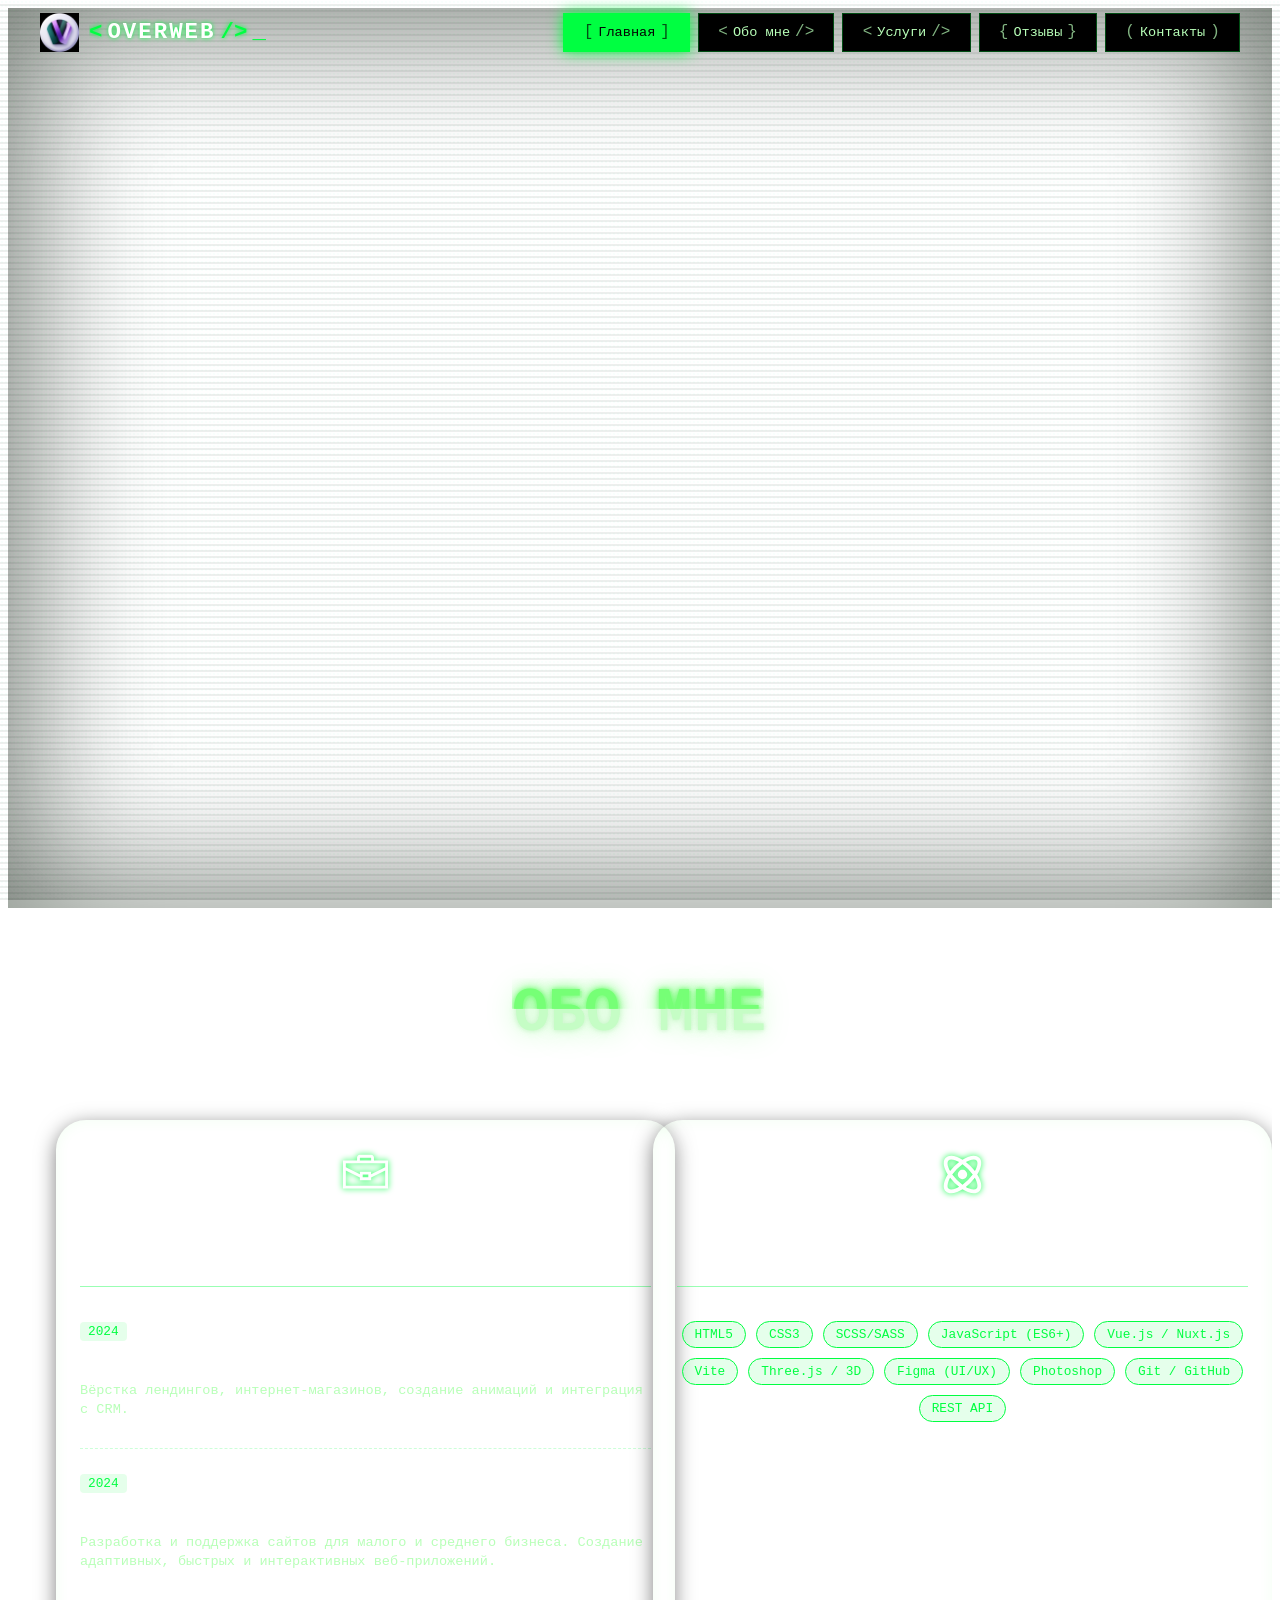
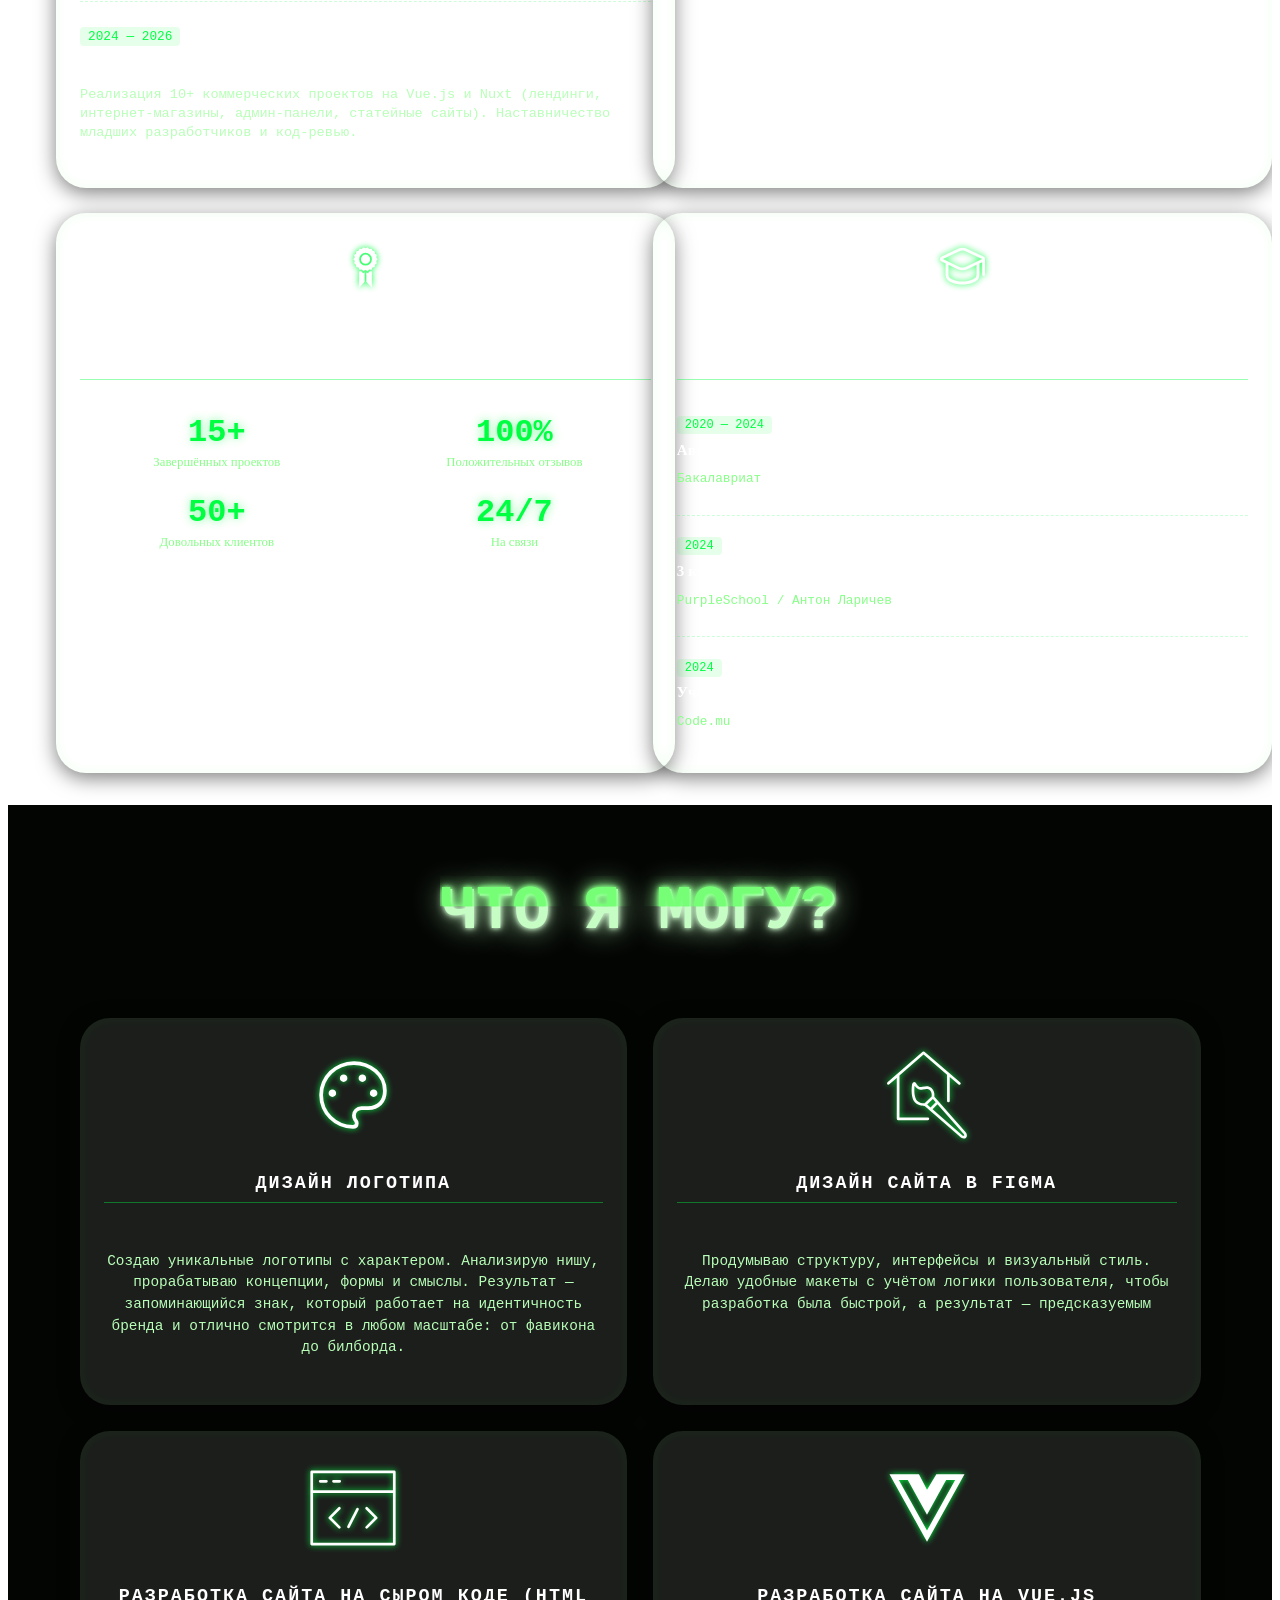
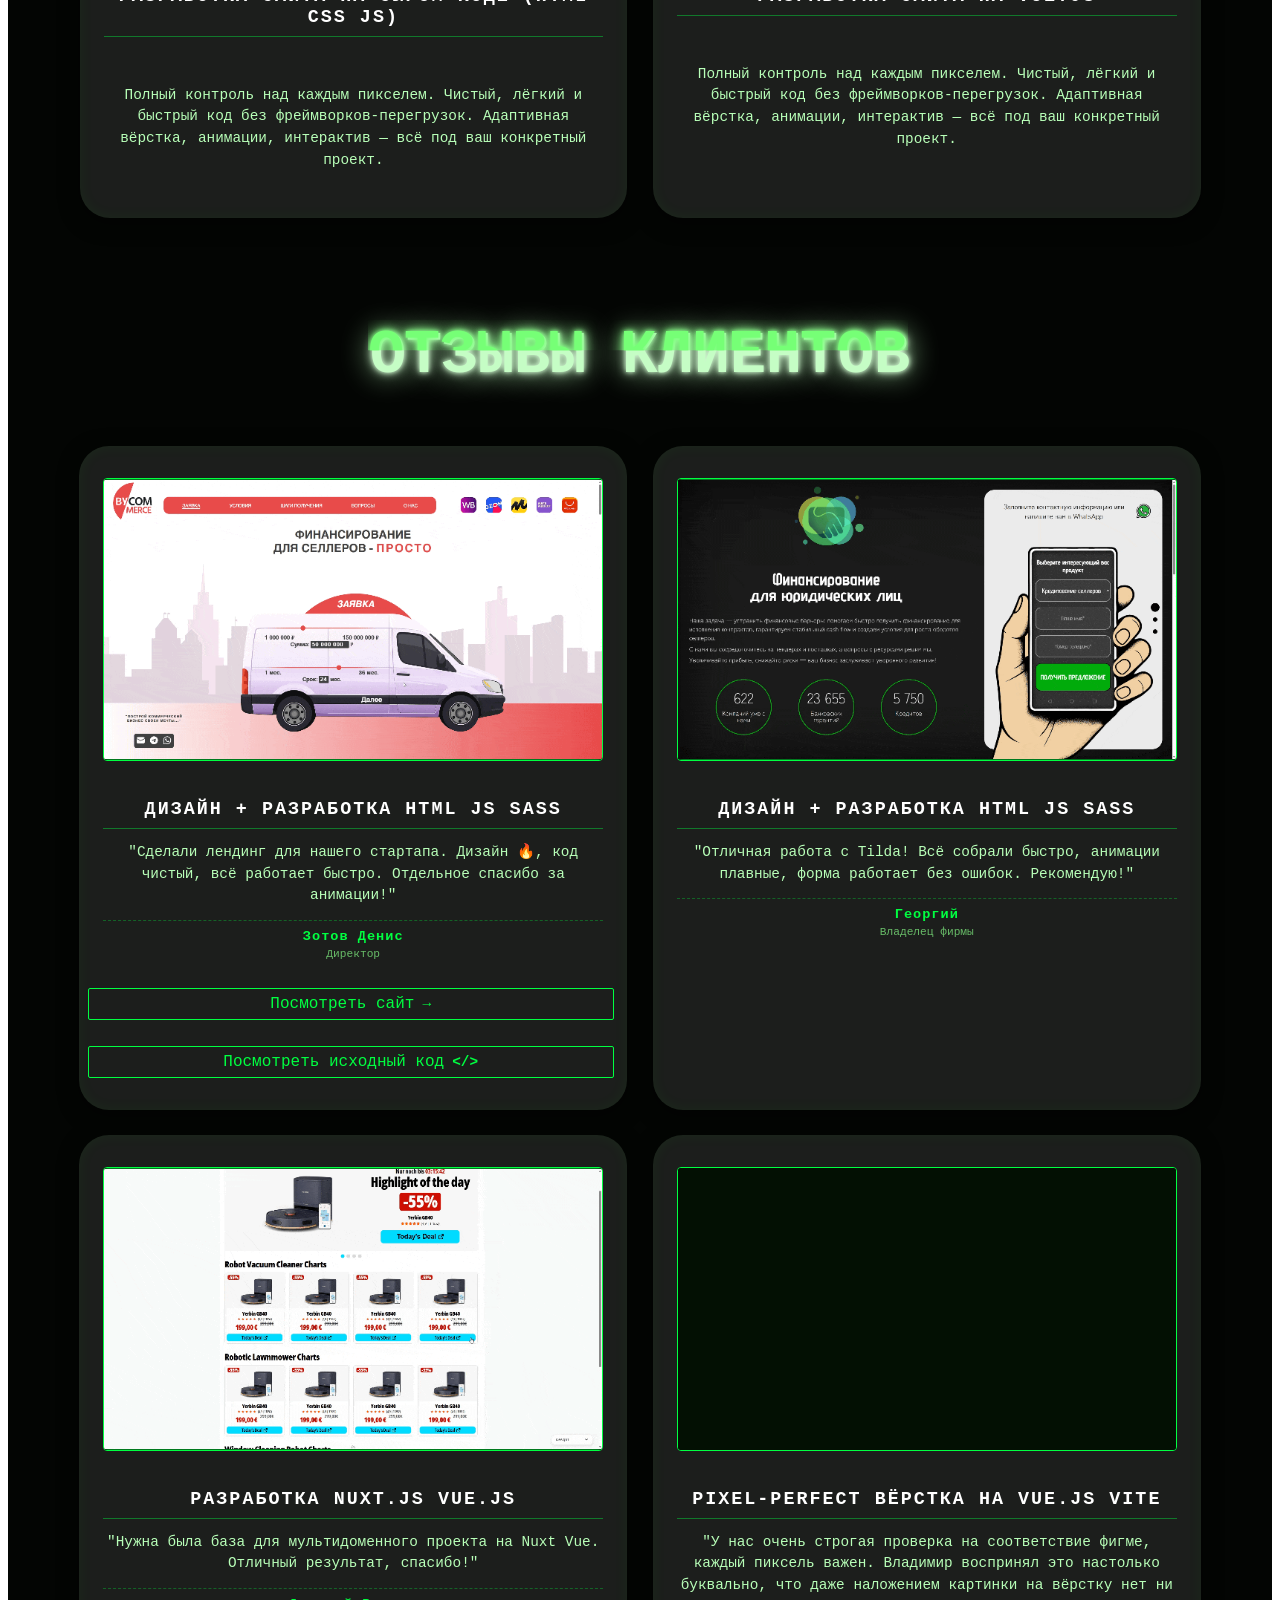
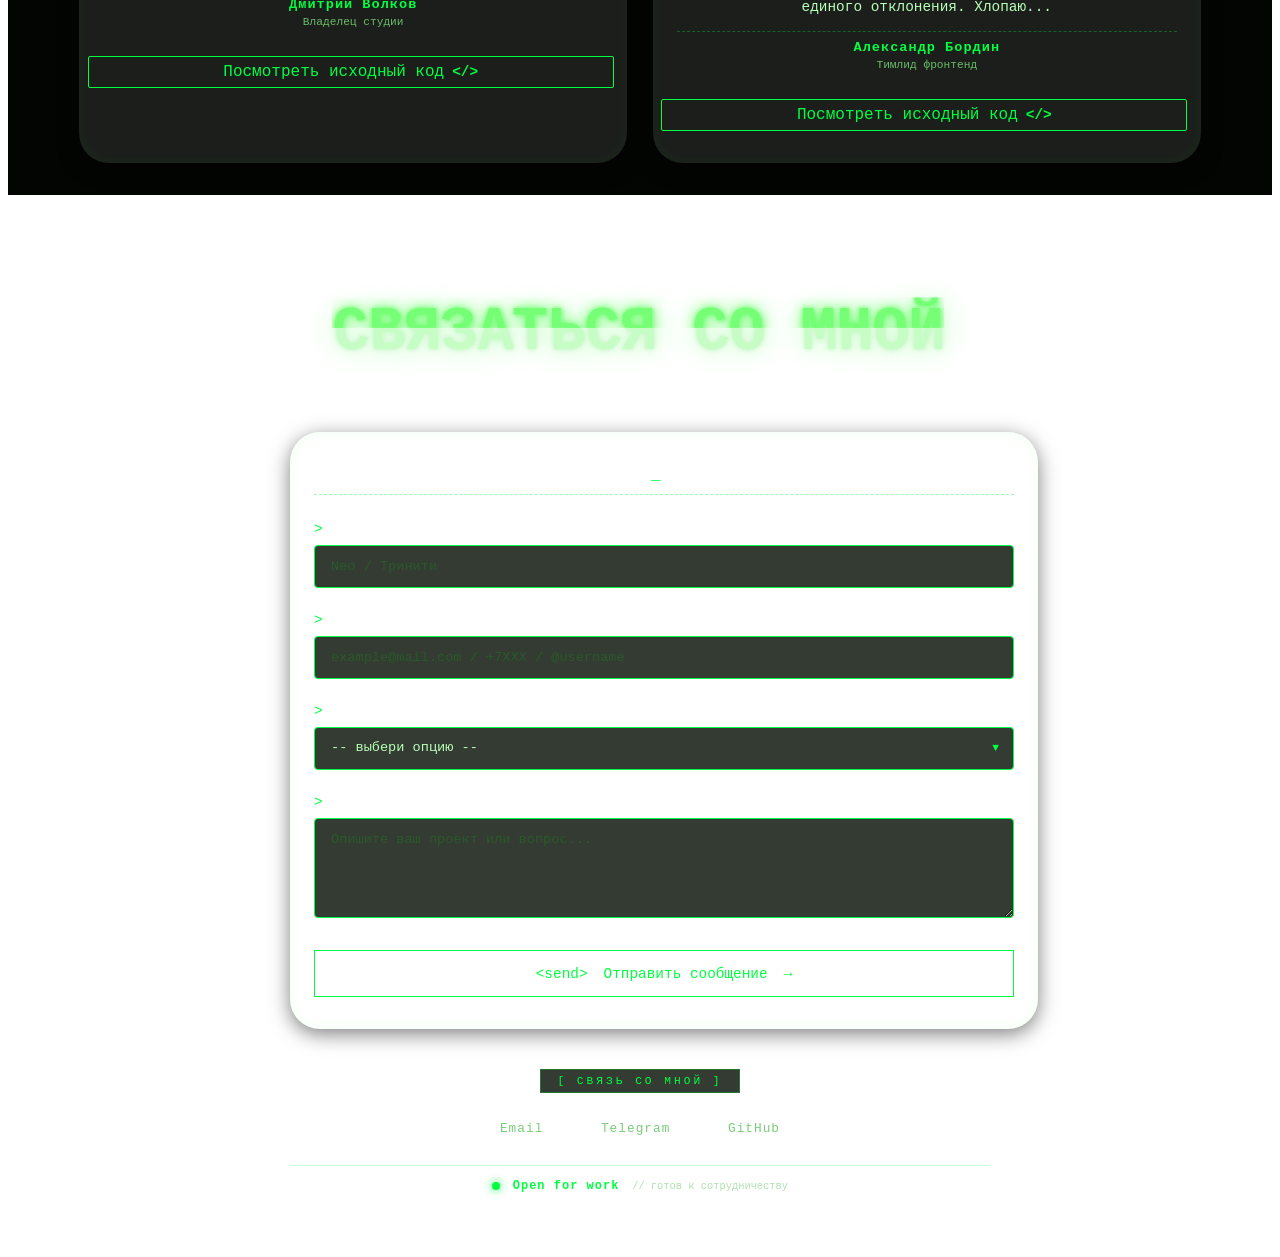
==== commit 7b3cfaf4: "new commit" ====
--- a/index.html
+++ b/index.html
@@ -12,11 +12,20 @@
     <link rel="stylesheet" href="./styles/contact.css">
     <link rel="stylesheet" href="./styles/services.css">
     <link rel="stylesheet" href="./styles/header.css">
+    <link rel="stylesheet" href="./styles/neon2.css">
     <link rel="stylesheet" href="./styles/about.css">
     <link href="https://unpkg.com/aos@2.3.1/dist/aos.css" rel="stylesheet">
 </head>
 <body>
-    <canvas id="MatrixCanvas"></canvas>
+    <div id="canvas-fallback">
+        <div class="fallback-content">
+            <div class="fallback-spinner"></div>
+            <div class="fallback-text">
+                INITIALIZING 3D<span class="fallback-dots">...</span>
+            </div>
+        </div>
+    </div>
+
     <header class="matrix-header" id="matrixHeader">
         <div class="header__container">
             <div class="header__logo-container">
@@ -67,16 +76,13 @@
     </header>
 
     <div class="block block__first">
-        <div class="neon">
-            <div class="neon__ring neon__ring--big"></div>
-            <div class="neon__ring neon__ring--medium"></div>
-            <div class="neon__ring neon__ring--small"></div>
-            <div class="neon__name"><span>O</span><span>V</span><span>E</span><span>R</span><span>W</span><span>E</span><span>B</span></div>
-        </div>
-        <div class="tv-effect"></div>
-        
+        <div id="canvas-container"></div>
+        <div class="scroll-area"></div>
+        <div class="pixel-overlay"></div>
+        <div class="pixel-blur"></div>
+        <div class="crt-scan"></div>
     </div>
-
+    
     
     <div class="block block__about">
         <div data-usal="fade duration-500" class="about-content">
@@ -466,8 +472,157 @@
 
     <script src="https://cdn.usal.dev/latest"></script>
     <script src="./scripts/neon.js"></script>
-    <script src="./scripts/rain.js"></script>
     <script src="./scripts/form.js"></script>
     <script src="./scripts/header.js"></script>
+
+    <script>
+        // ultra-fast minimal 3D with lightweight WebGL (fallback to canvas if needed)
+        (function(){
+            // immediate hide fallback after 200ms
+            setTimeout(()=>{
+                const fb = document.getElementById('canvas-fallback');
+                if(fb) fb.classList.add('hide');
+            },200);
+            
+            const container = document.getElementById('canvas-container');
+            if(!container) return;
+            
+            // detect performance
+            const isMobile = /Android|webOS|iPhone|iPad|iPod/i.test(navigator.userAgent);
+            const lowEnd = isMobile || window.innerWidth < 768;
+            
+            import('https://unpkg.com/three@0.128.0/build/three.module.js').then((THREE) => {
+                const scene = new THREE.Scene();
+                scene.background = new THREE.Color(0x050805);
+                const camera = new THREE.PerspectiveCamera(50, window.innerWidth / window.innerHeight, 0.1, 1000);
+                camera.position.set(0, 0.5, 9);
+                camera.lookAt(0,0,0);
+                
+                const renderer = new THREE.WebGLRenderer({ antialias: !lowEnd, alpha: false });
+                renderer.setSize(window.innerWidth, window.innerHeight);
+                renderer.setPixelRatio(Math.min(window.devicePixelRatio, lowEnd ? 1.5 : 2));
+                container.appendChild(renderer.domElement);
+                renderer.domElement.style.pointerEvents = 'none';
+                
+                // simple neon rings (reduced geometry)
+                const ringMat = new THREE.MeshStandardMaterial({ color: 0x88ff44, emissive: 0x22aa44, emissiveIntensity: 0.5, metalness: 0.8, roughness: 0.4 });
+                const ring1 = new THREE.Mesh(new THREE.TorusGeometry(2.8, 0.05, 24, 96), ringMat);
+                const ring2 = new THREE.Mesh(new THREE.TorusGeometry(2.3, 0.035, 20, 96), ringMat);
+                const ring3 = new THREE.Mesh(new THREE.TorusGeometry(1.8, 0.025, 16, 96), ringMat);
+                ring1.position.z = -0.2;
+                ring2.position.z = 0.1;
+                ring3.position.z = 0.3;
+                scene.add(ring1);
+                scene.add(ring2);
+                scene.add(ring3);
+                
+                // particles (sparkles)
+                const particleCount = lowEnd ? 180 : 400;
+                const particlesGeo = new THREE.BufferGeometry();
+                const positions = new Float32Array(particleCount * 3);
+                
+                const ambient = new THREE.AmbientLight(0x113322, 0.5);
+                const dirLight = new THREE.DirectionalLight(0xccffdd, 0.7);
+                dirLight.position.set(2,3,4);
+                scene.add(ambient);
+                scene.add(dirLight);
+                const backLight = new THREE.PointLight(0x44ff88, 0.3);
+                backLight.position.set(-1,1,-2);
+                scene.add(backLight);
+                
+                // small floating orbs (cheap)
+                const orbGroup = new THREE.Group();
+                const orbMat = new THREE.MeshStandardMaterial({ color: 0x66ffaa, emissive: 0x228844, emissiveIntensity: 0.3 });
+                for(let i=0;i<(lowEnd?12:24);i++){
+                    const orb = new THREE.Mesh(new THREE.SphereGeometry(0.02, 6,6), orbMat);
+                    const rad = 3;
+                    const ang = (i / (lowEnd?12:24)) * Math.PI * 2;
+                    orb.position.set(Math.cos(ang)*rad, Math.sin(ang)*rad*0.8, Math.sin(ang)*0.6);
+                    orbGroup.add(orb);
+                }
+                scene.add(orbGroup);
+                
+                let time = 0;
+                let scrollY = 0;
+                
+                function animate(){
+                    requestAnimationFrame(animate);
+                    time += 0.012;
+                    scrollY += (window.scrollY * 0.008 - scrollY) * 0.1;
+                    const yOffset = Math.min(scrollY, 3.5);
+                    ring1.rotation.z = time * 0.3;
+                    ring2.rotation.x = Math.sin(time*0.4)*0.1;
+                    ring2.rotation.z = -time * 0.25;
+                    ring3.rotation.z = time * 0.45;
+                    orbGroup.rotation.y += 0.005;
+                    orbGroup.rotation.z = Math.sin(time*0.3)*0.1;
+                    
+                    // subtle camera move based on scroll
+                    camera.position.y = 0.5 + yOffset * 0.15;
+                    camera.position.x = 0.1 * Math.sin(time*0.2);
+                    camera.lookAt(0, 0.2 + yOffset*0.1, 0);
+                    
+                    renderer.render(scene, camera);
+                }
+                animate();
+                
+                window.addEventListener('resize', ()=>{
+                    camera.aspect = window.innerWidth / window.innerHeight;
+                    camera.updateProjectionMatrix();
+                    renderer.setSize(window.innerWidth, window.innerHeight);
+                });
+            }).catch(e=>{
+                console.warn("WebGL fallback");
+                const container = document.getElementById('canvas-container');
+                if(container) container.style.display = 'none';
+            });
+        })();
+        
+        // simple burger menu and scroll nav
+        document.addEventListener('DOMContentLoaded',()=>{
+            const burger = document.getElementById('burgerMenu');
+            const nav = document.getElementById('mainNav');
+            if(burger && nav){
+                burger.addEventListener('click',()=> nav.classList.toggle('active'));
+            }
+            document.querySelectorAll('.nav__link').forEach(link=>{
+                link.addEventListener('click',(e)=>{
+                    const href = link.getAttribute('href');
+                    if(href && href.startsWith('#')){
+                        e.preventDefault();
+                        const target = document.querySelector(href);
+                        if(target){
+                            target.scrollIntoView({behavior:'smooth'});
+                            if(nav) nav.classList.remove('active');
+                        }
+                    }
+                });
+            });
+            // form submission with fetch fallback
+            const form = document.getElementById('contact-form');
+            if(form){
+                form.addEventListener('submit', async (e)=>{
+                    e.preventDefault();
+                    const btn = form.querySelector('.form__submit');
+                    const originalText = btn.innerHTML;
+                    btn.innerHTML = '⏳ Отправка...';
+                    btn.disabled = true;
+                    try{
+                        const formData = new FormData(form);
+                        const response = await fetch(form.action, { method: 'POST', body: formData, mode: 'no-cors' });
+                        alert('Сообщение отправлено! Я свяжусь с вами.');
+                        form.reset();
+                    }catch(err){
+                        alert('Ошибка, но сообщение может быть отправлено. Свяжитесь в Telegram.');
+                    }finally{
+                        btn.innerHTML = originalText;
+                        btn.disabled = false;
+                    }
+                });
+            }
+        });
+    </script>
+    <!-- load aos after content -->
+    <script async src="https://cdn.usal.dev/latest"></script>
 </body>
-</html> +</html>
--- a/styles/neon2.css
+++ b/styles/neon2.css
@@ -0,0 +1,116 @@
+#canvas-container {
+      position: fixed;
+      top: 0;
+      left: 0;
+      width: 100%;
+      height: 100lvh;
+      z-index: 1;
+    }
+    .pixel-overlay {
+      position: fixed;
+      top: 0;
+      left: 0;
+      width: 100%;
+      height: 100%;
+      pointer-events: none;
+      z-index: 30;
+      background-image: radial-gradient(circle at 2px 2px, rgba(0,255,170,0.03) 1px, transparent 1px);
+      background-size: 4px 4px;
+      mix-blend-mode: overlay;
+      opacity: 0.55;
+    }
+    .pixel-blur {
+      position: fixed;
+      top: 0;
+      left: 0;
+      width: 100%;
+      height: 100%;
+      pointer-events: none;
+      z-index: 31;
+      backdrop-filter: contrast(1.2) brightness(1.05);
+      opacity: 0.4;
+      mix-blend-mode: screen;
+    }
+    .crt-scan {
+      position: fixed;
+      top: 0;
+      left: 0;
+      width: 100%;
+      height: 100%;
+      pointer-events: none;
+      z-index: 32;
+      background: repeating-linear-gradient(
+        0deg,
+        rgba(0, 30, 10, 0.2) 0px,
+        rgba(0, 30, 10, 0.2) 2px,
+        transparent 2px,
+        transparent 6px
+      );
+      opacity: 0.35;
+    }
+    .scroll-area {
+      position: relative;
+      z-index: 2;
+      height: 200vh;
+      pointer-events: none;
+    }
+    .scroll-hint {
+      position: fixed;
+      bottom: 30px;
+      left: 50%;
+      transform: translateX(-50%);
+      z-index: 10;
+      color: #00ffaa;
+      font-family: 'Share Tech Mono', monospace;
+      text-transform: uppercase;
+      letter-spacing: 4px;
+      font-size: 14px;
+      text-shadow: 0 0 15px #00ffaa;
+      background: rgba(0, 20, 10, 0.5);
+      backdrop-filter: blur(4px);
+      padding: 8px 20px;
+      border-radius: 40px;
+      border: 1.5px solid #00ffaa;
+      pointer-events: none;
+      opacity: 0.9;
+      box-shadow: 0 0 20px rgba(0,255,170,0.3);
+    }
+    .blink-btn {
+      position: fixed;
+      bottom: 30px;
+      right: 30px;
+      z-index: 20;
+      background: rgba(0, 0, 0, 0.75);
+      backdrop-filter: blur(8px);
+      border: 2px solid #00ffaa;
+      border-radius: 40px;
+      padding: 10px 24px;
+      font-family: 'Share Tech Mono', monospace;
+      font-weight: bold;
+      font-size: 14px;
+      color: #00ffaa;
+      cursor: pointer;
+      text-transform: uppercase;
+      letter-spacing: 2px;
+      box-shadow: 0 0 20px rgba(0, 255, 170, 0.4);
+      transition: 0.2s;
+      pointer-events: auto;
+    }
+    .blink-btn:hover {
+      background: #00ffaa;
+      color: black;
+      box-shadow: 0 0 40px #00ffaa;
+      border-color: #ffffff;
+    }
+    .credit {
+      position: fixed;
+      bottom: 20px;
+      left: 20px;
+      z-index: 15;
+      color: #339966;
+      font-family: monospace;
+      font-size: 12px;
+      opacity: 0.7;
+      pointer-events: none;
+      text-shadow: 0 0 5px #00aa55;
+    }
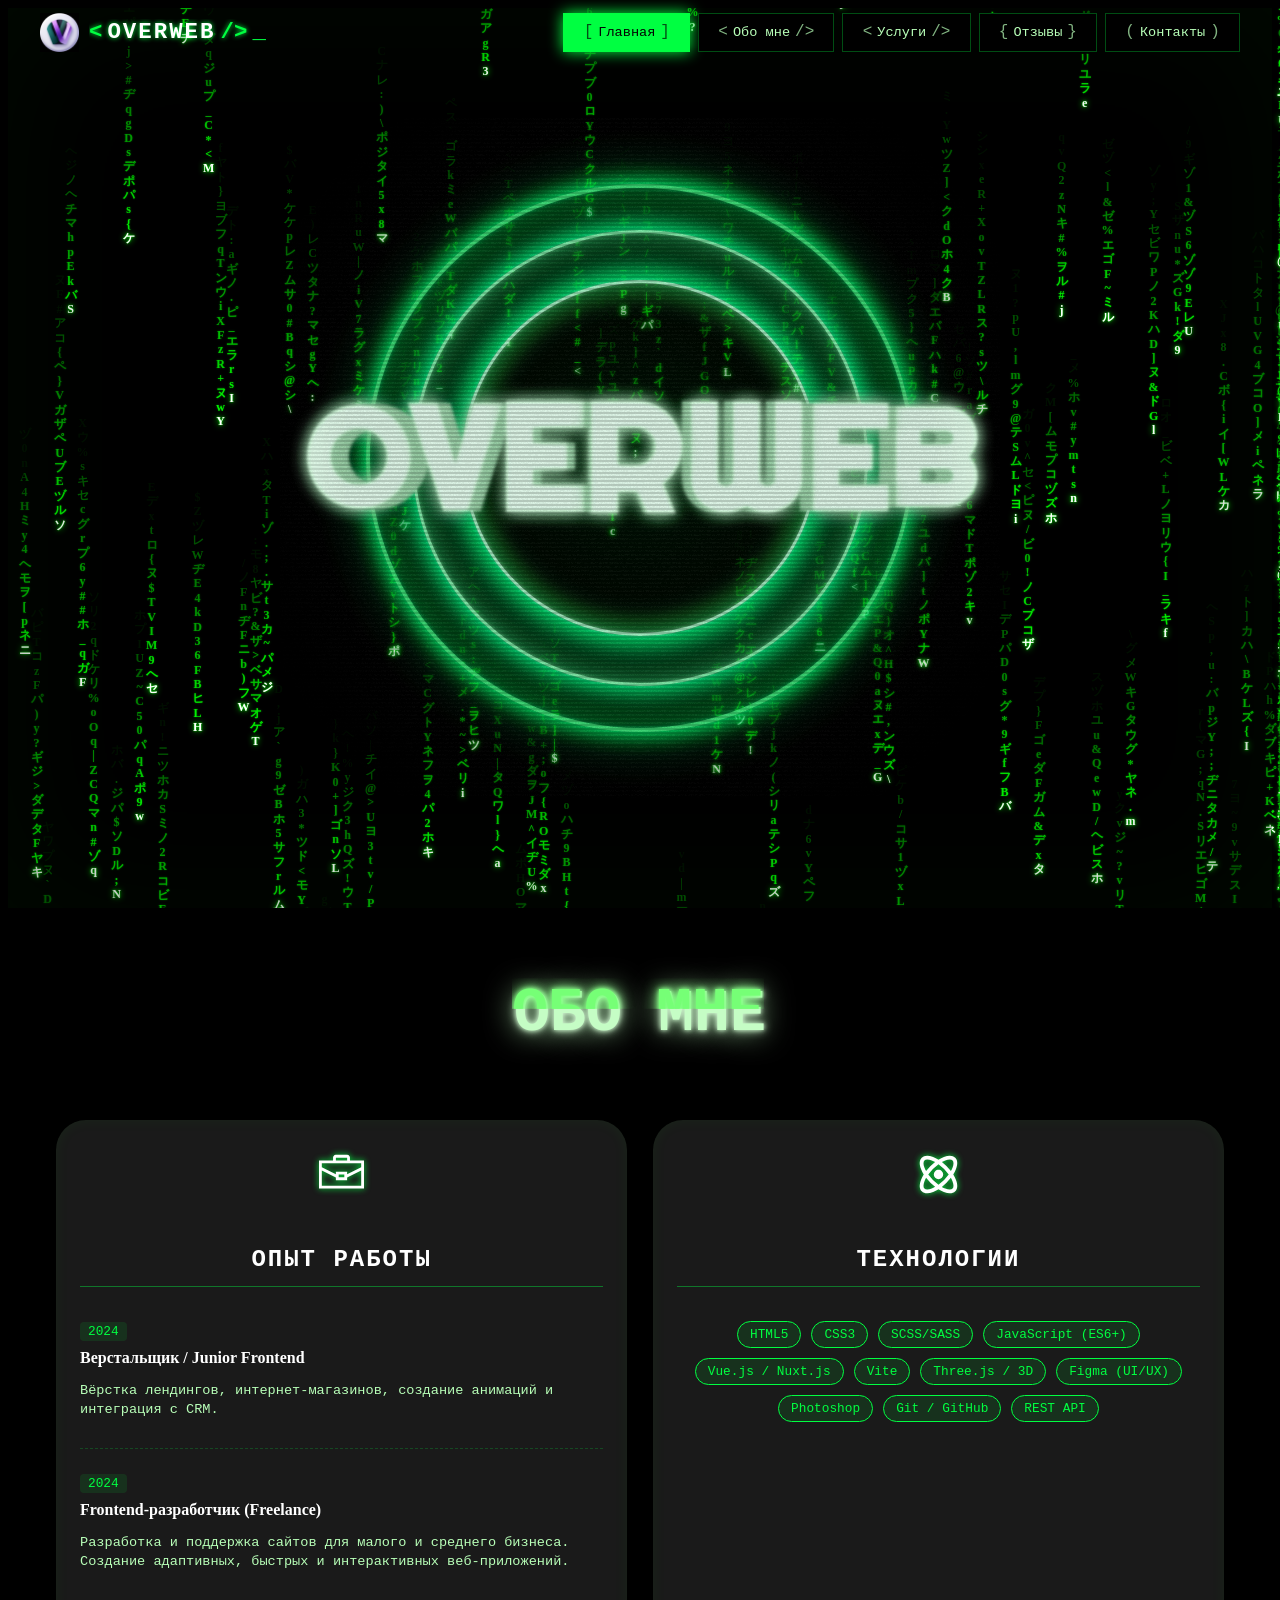
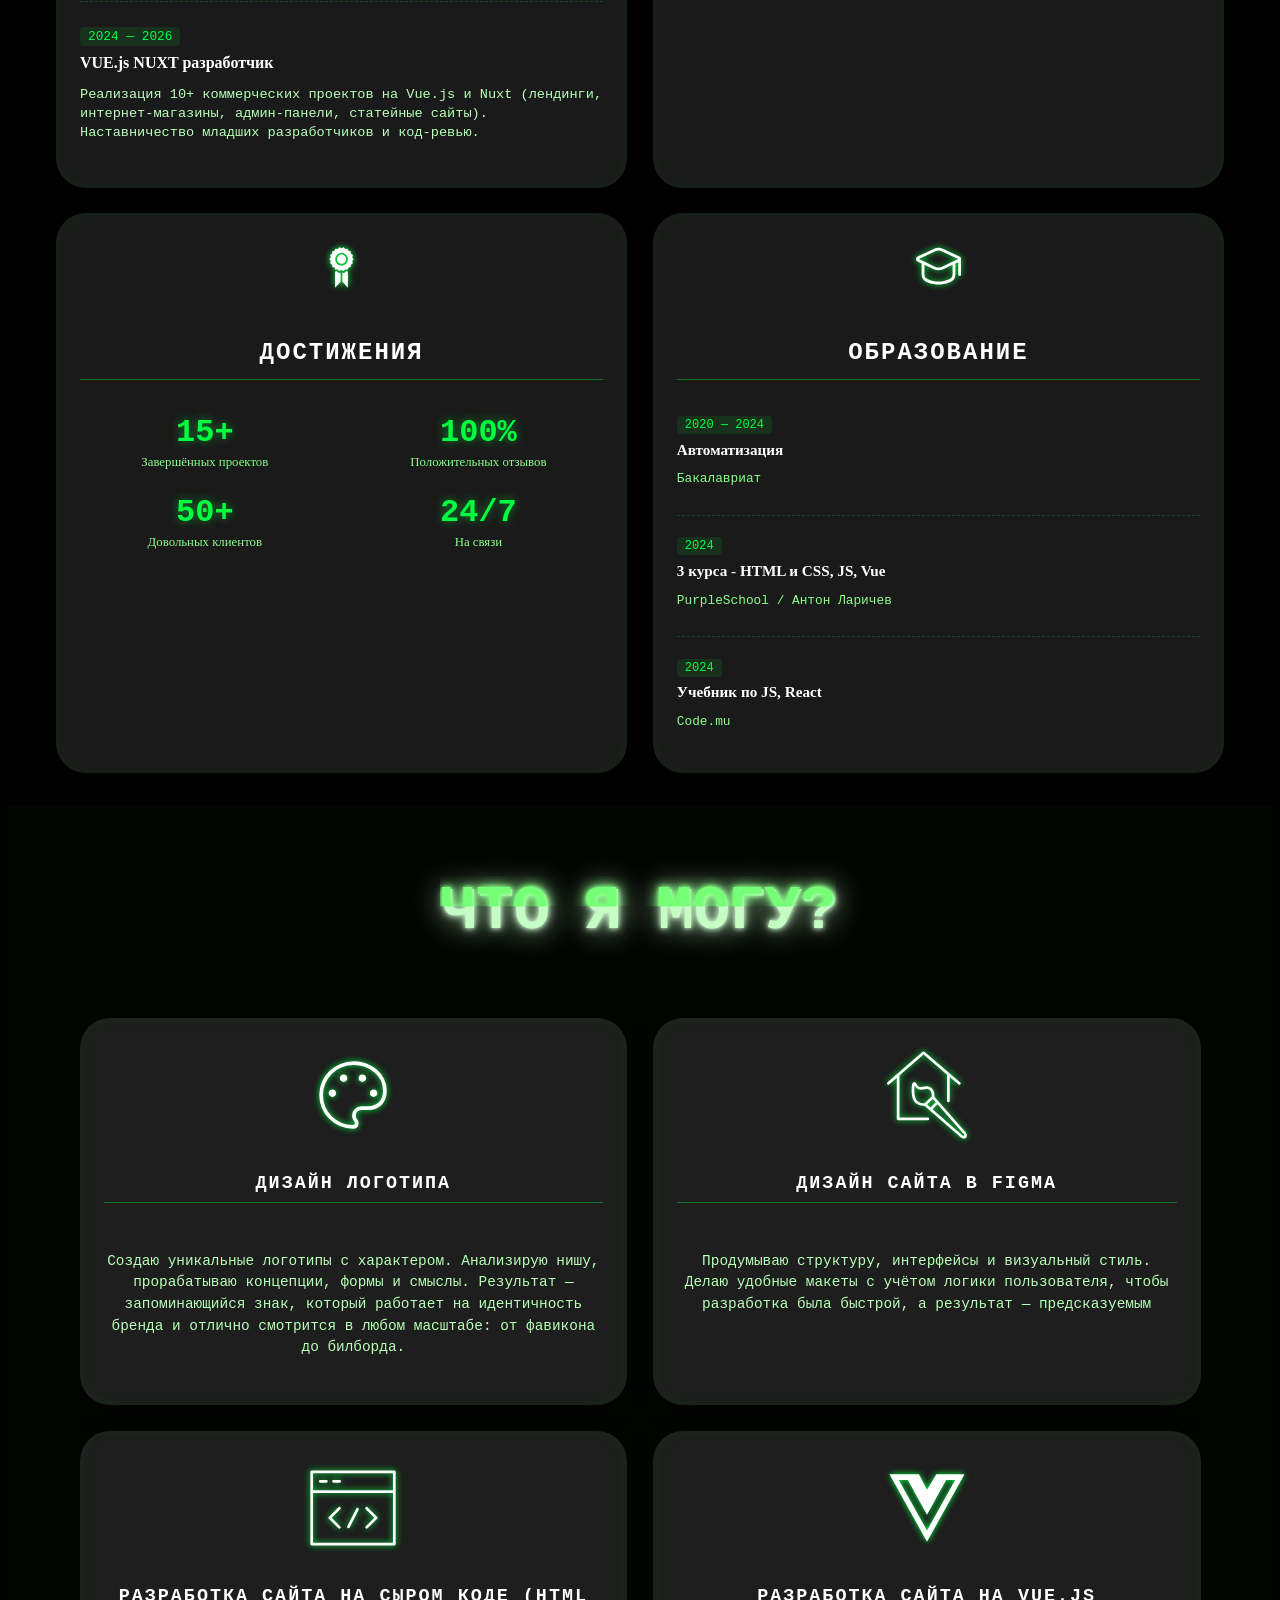
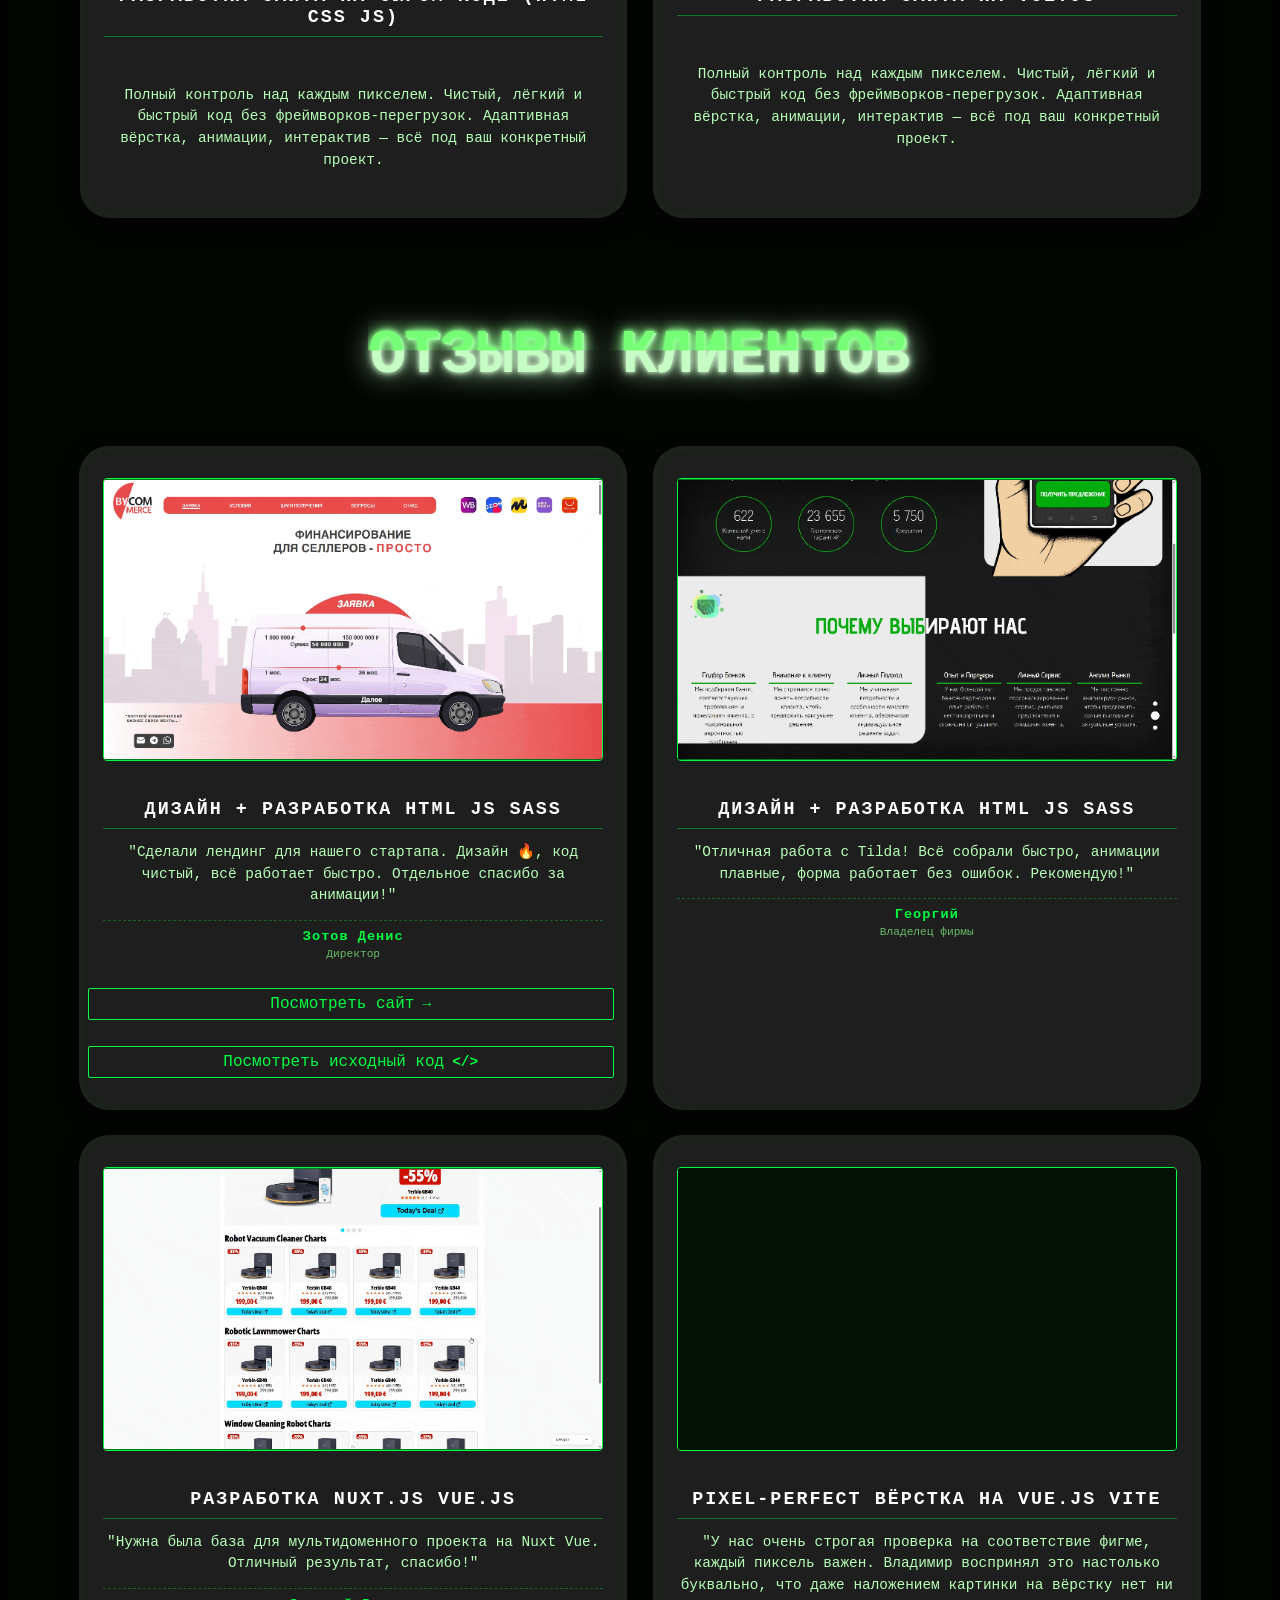
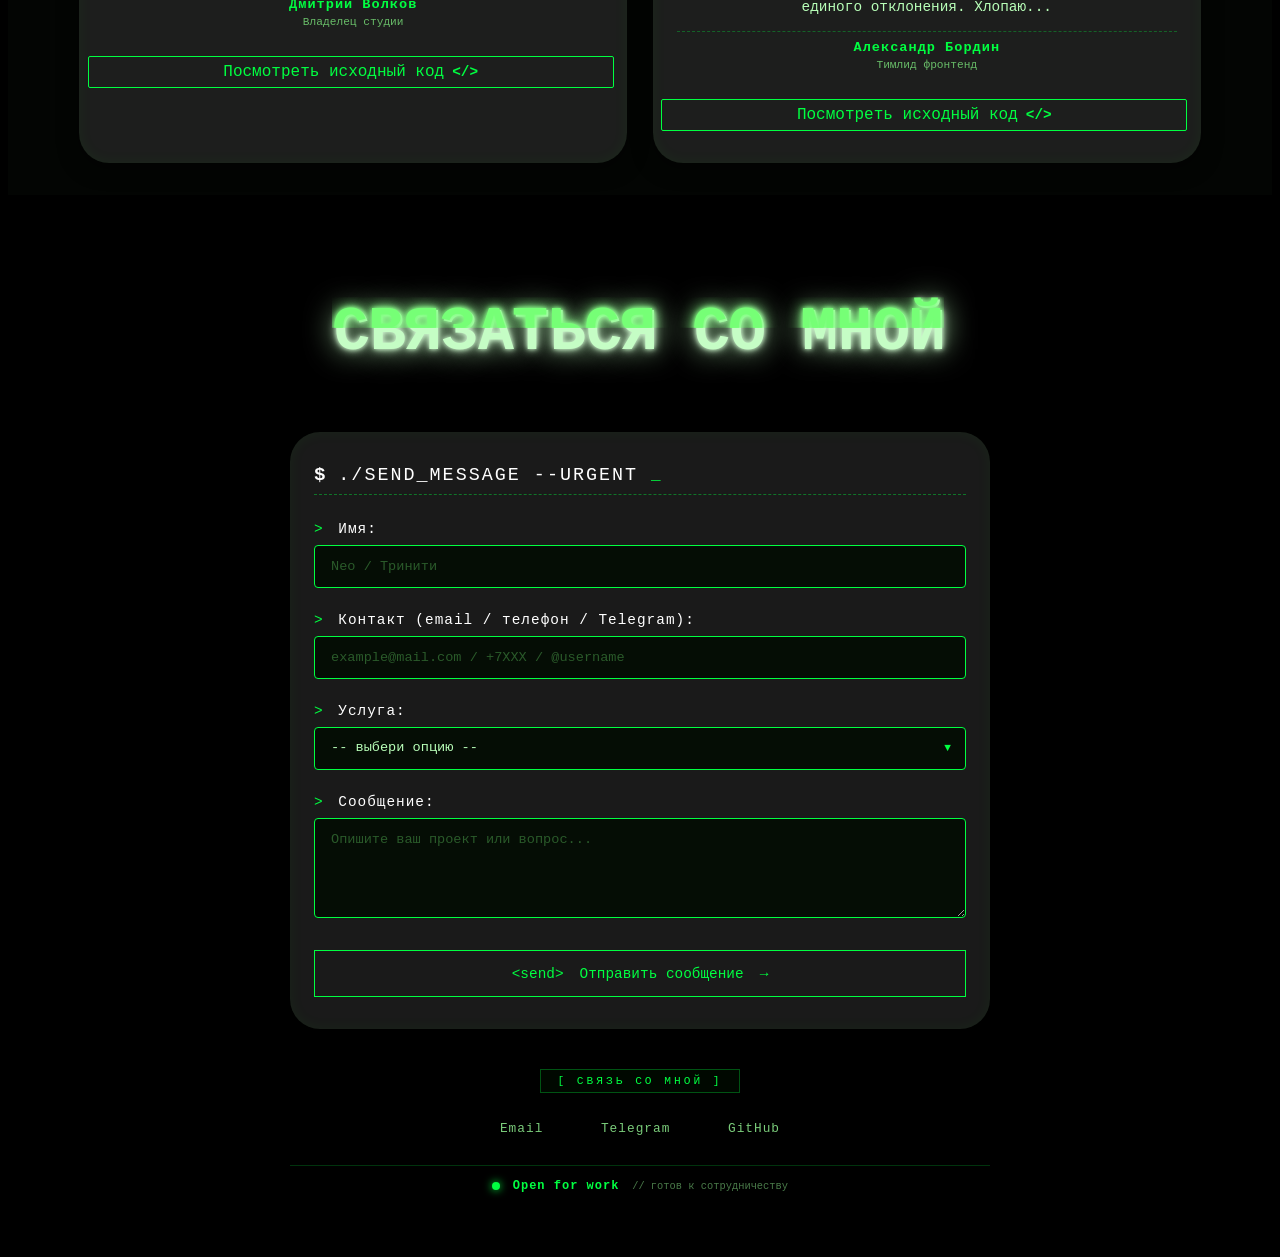
==== commit 2a90601d: "new commit" ====
--- a/index.html
+++ b/index.html
@@ -12,20 +12,12 @@
     <link rel="stylesheet" href="./styles/contact.css">
     <link rel="stylesheet" href="./styles/services.css">
     <link rel="stylesheet" href="./styles/header.css">
-    <link rel="stylesheet" href="./styles/neon2.css">
     <link rel="stylesheet" href="./styles/about.css">
+    <link href="https://fonts.googleapis.com/css2?family=Righteous&display=swap" rel="stylesheet">
     <link href="https://unpkg.com/aos@2.3.1/dist/aos.css" rel="stylesheet">
 </head>
 <body>
-    <div id="canvas-fallback">
-        <div class="fallback-content">
-            <div class="fallback-spinner"></div>
-            <div class="fallback-text">
-                INITIALIZING 3D<span class="fallback-dots">...</span>
-            </div>
-        </div>
-    </div>
-
+    <div class="matrix-rain" id="matrixRain"></div>
     <header class="matrix-header" id="matrixHeader">
         <div class="header__container">
             <div class="header__logo-container">
@@ -76,13 +68,16 @@
     </header>
 
     <div class="block block__first">
-        <div id="canvas-container"></div>
-        <div class="scroll-area"></div>
-        <div class="pixel-overlay"></div>
-        <div class="pixel-blur"></div>
-        <div class="crt-scan"></div>
+        <div class="neon">
+            <div class="neon__ring neon__ring--big"></div>
+            <div class="neon__ring neon__ring--medium"></div>
+            <div class="neon__ring neon__ring--small"></div>
+            <div class="neon__name"><span>O</span><span>V</span><span>E</span><span>R</span><span>W</span><span>E</span><span>B</span></div>
+        </div>
+        <div class="tv-effect"></div>
+        
     </div>
-    
+
     
     <div class="block block__about">
         <div data-usal="fade duration-500" class="about-content">
@@ -472,157 +467,8 @@
 
     <script src="https://cdn.usal.dev/latest"></script>
     <script src="./scripts/neon.js"></script>
+    <script src="./scripts/rain.js"></script>
     <script src="./scripts/form.js"></script>
     <script src="./scripts/header.js"></script>
-
-    <script>
-        // ultra-fast minimal 3D with lightweight WebGL (fallback to canvas if needed)
-        (function(){
-            // immediate hide fallback after 200ms
-            setTimeout(()=>{
-                const fb = document.getElementById('canvas-fallback');
-                if(fb) fb.classList.add('hide');
-            },200);
-            
-            const container = document.getElementById('canvas-container');
-            if(!container) return;
-            
-            // detect performance
-            const isMobile = /Android|webOS|iPhone|iPad|iPod/i.test(navigator.userAgent);
-            const lowEnd = isMobile || window.innerWidth < 768;
-            
-            import('https://unpkg.com/three@0.128.0/build/three.module.js').then((THREE) => {
-                const scene = new THREE.Scene();
-                scene.background = new THREE.Color(0x050805);
-                const camera = new THREE.PerspectiveCamera(50, window.innerWidth / window.innerHeight, 0.1, 1000);
-                camera.position.set(0, 0.5, 9);
-                camera.lookAt(0,0,0);
-                
-                const renderer = new THREE.WebGLRenderer({ antialias: !lowEnd, alpha: false });
-                renderer.setSize(window.innerWidth, window.innerHeight);
-                renderer.setPixelRatio(Math.min(window.devicePixelRatio, lowEnd ? 1.5 : 2));
-                container.appendChild(renderer.domElement);
-                renderer.domElement.style.pointerEvents = 'none';
-                
-                // simple neon rings (reduced geometry)
-                const ringMat = new THREE.MeshStandardMaterial({ color: 0x88ff44, emissive: 0x22aa44, emissiveIntensity: 0.5, metalness: 0.8, roughness: 0.4 });
-                const ring1 = new THREE.Mesh(new THREE.TorusGeometry(2.8, 0.05, 24, 96), ringMat);
-                const ring2 = new THREE.Mesh(new THREE.TorusGeometry(2.3, 0.035, 20, 96), ringMat);
-                const ring3 = new THREE.Mesh(new THREE.TorusGeometry(1.8, 0.025, 16, 96), ringMat);
-                ring1.position.z = -0.2;
-                ring2.position.z = 0.1;
-                ring3.position.z = 0.3;
-                scene.add(ring1);
-                scene.add(ring2);
-                scene.add(ring3);
-                
-                // particles (sparkles)
-                const particleCount = lowEnd ? 180 : 400;
-                const particlesGeo = new THREE.BufferGeometry();
-                const positions = new Float32Array(particleCount * 3);
-                
-                const ambient = new THREE.AmbientLight(0x113322, 0.5);
-                const dirLight = new THREE.DirectionalLight(0xccffdd, 0.7);
-                dirLight.position.set(2,3,4);
-                scene.add(ambient);
-                scene.add(dirLight);
-                const backLight = new THREE.PointLight(0x44ff88, 0.3);
-                backLight.position.set(-1,1,-2);
-                scene.add(backLight);
-                
-                // small floating orbs (cheap)
-                const orbGroup = new THREE.Group();
-                const orbMat = new THREE.MeshStandardMaterial({ color: 0x66ffaa, emissive: 0x228844, emissiveIntensity: 0.3 });
-                for(let i=0;i<(lowEnd?12:24);i++){
-                    const orb = new THREE.Mesh(new THREE.SphereGeometry(0.02, 6,6), orbMat);
-                    const rad = 3;
-                    const ang = (i / (lowEnd?12:24)) * Math.PI * 2;
-                    orb.position.set(Math.cos(ang)*rad, Math.sin(ang)*rad*0.8, Math.sin(ang)*0.6);
-                    orbGroup.add(orb);
-                }
-                scene.add(orbGroup);
-                
-                let time = 0;
-                let scrollY = 0;
-                
-                function animate(){
-                    requestAnimationFrame(animate);
-                    time += 0.012;
-                    scrollY += (window.scrollY * 0.008 - scrollY) * 0.1;
-                    const yOffset = Math.min(scrollY, 3.5);
-                    ring1.rotation.z = time * 0.3;
-                    ring2.rotation.x = Math.sin(time*0.4)*0.1;
-                    ring2.rotation.z = -time * 0.25;
-                    ring3.rotation.z = time * 0.45;
-                    orbGroup.rotation.y += 0.005;
-                    orbGroup.rotation.z = Math.sin(time*0.3)*0.1;
-                    
-                    // subtle camera move based on scroll
-                    camera.position.y = 0.5 + yOffset * 0.15;
-                    camera.position.x = 0.1 * Math.sin(time*0.2);
-                    camera.lookAt(0, 0.2 + yOffset*0.1, 0);
-                    
-                    renderer.render(scene, camera);
-                }
-                animate();
-                
-                window.addEventListener('resize', ()=>{
-                    camera.aspect = window.innerWidth / window.innerHeight;
-                    camera.updateProjectionMatrix();
-                    renderer.setSize(window.innerWidth, window.innerHeight);
-                });
-            }).catch(e=>{
-                console.warn("WebGL fallback");
-                const container = document.getElementById('canvas-container');
-                if(container) container.style.display = 'none';
-            });
-        })();
-        
-        // simple burger menu and scroll nav
-        document.addEventListener('DOMContentLoaded',()=>{
-            const burger = document.getElementById('burgerMenu');
-            const nav = document.getElementById('mainNav');
-            if(burger && nav){
-                burger.addEventListener('click',()=> nav.classList.toggle('active'));
-            }
-            document.querySelectorAll('.nav__link').forEach(link=>{
-                link.addEventListener('click',(e)=>{
-                    const href = link.getAttribute('href');
-                    if(href && href.startsWith('#')){
-                        e.preventDefault();
-                        const target = document.querySelector(href);
-                        if(target){
-                            target.scrollIntoView({behavior:'smooth'});
-                            if(nav) nav.classList.remove('active');
-                        }
-                    }
-                });
-            });
-            // form submission with fetch fallback
-            const form = document.getElementById('contact-form');
-            if(form){
-                form.addEventListener('submit', async (e)=>{
-                    e.preventDefault();
-                    const btn = form.querySelector('.form__submit');
-                    const originalText = btn.innerHTML;
-                    btn.innerHTML = '⏳ Отправка...';
-                    btn.disabled = true;
-                    try{
-                        const formData = new FormData(form);
-                        const response = await fetch(form.action, { method: 'POST', body: formData, mode: 'no-cors' });
-                        alert('Сообщение отправлено! Я свяжусь с вами.');
-                        form.reset();
-                    }catch(err){
-                        alert('Ошибка, но сообщение может быть отправлено. Свяжитесь в Telegram.');
-                    }finally{
-                        btn.innerHTML = originalText;
-                        btn.disabled = false;
-                    }
-                });
-            }
-        });
-    </script>
-    <!-- load aos after content -->
-    <script async src="https://cdn.usal.dev/latest"></script>
 </body>
-</html>+</html> 
--- a/styles/neon.css
+++ b/styles/neon.css
@@ -7,6 +7,7 @@
     isolation: isolate;
     z-index: 2;
     background: transparent;
+    overflow: hidden;
 }
 @keyframes matrixPulse {
     0% { opacity: 0.3; transform: scale(1);}
@@ -33,6 +34,8 @@
     justify-content: center;
     align-items: center;
     filter: blur(1px);
+    font-family: "Righteous";
+    scale: 0.85;
 }
 .neon__name span {
     position: relative;
@@ -197,13 +200,39 @@
 }
 /* Адаптивность и медиа-запросы */
 @media (max-width: 768px) {
-    .neon__name span:nth-child(1) { font-size: 1.1em; transform: translateZ(15px) rotateY(-4deg);}
-    .neon__name span:nth-child(2) { font-size: 1.15em; transform: translateZ(20px) rotateY(-3deg);}
-    .neon__name span:nth-child(3) { font-size: 1.2em; transform: translateZ(28px) rotateY(-2deg);}
-    .neon__name span:nth-child(4) { font-size: 1.23em; transform: translateZ(34px);}
-    .neon__name span:nth-child(5) { font-size: 1.22em; transform: translateZ(28px) rotateY(2deg);}
-    .neon__name span:nth-child(6) { font-size: 1.16em; transform: translateZ(20px) rotateY(4deg);}
-    .neon__name span:nth-child(7) { font-size: 1.12em; transform: translateZ(14px) rotateY(6deg);}
+    .neon__name {
+        scale: 0.8;
+    }
+}
+@media (max-width: 620px) {
+    .neon__name {
+        scale: 0.7;
+    }
+}
+@media (max-width: 570px) {
+    .neon__name {
+        scale: 0.6;
+    }
+}
+@media (max-width: 500px) {
+    .neon__name {
+        scale: 0.55;
+    }
+}
+@media (max-width: 450px) {
+    .neon__name {
+        scale: 0.5;
+    }
+}
+@media (max-width: 420px) {
+    .neon__name {
+        scale: 0.45;
+    }
+}
+@media (max-width: 400px) {
+    .neon__name {
+        scale: 0.4;
+    }
 }
 
 /* ночной блюр / атмосферный свет */
--- a/styles/main.css
+++ b/styles/main.css
@@ -1,3 +1,9 @@
+body {
+    background: black;
+}
+#MatrixCanvas {
+    opacity: 0.5;
+}
 .block__first {
     font-family: 'Share Tech Mono', monospace;
 }
--- a/styles/cyberBg.css
+++ b/styles/cyberBg.css
@@ -9,6 +9,53 @@
     left: 0;
     right: 0;
     z-index: 1;
+}
+/* Главный контейнер, который занимает весь вьюпорт и позиционирует колонки абсолютно */
+.matrix-rain {
+    position: fixed;
+    width: 100vw;
+    height: 100vh;
+    overflow: hidden;
+    background-color: #000000;
+}
+/* Каждая колонка — независимый блок с вертикальным расположением символов */
+.column {
+    position: absolute;
+    top: 0;
+    /* ширина будет задана через JS, но для надёжности используем display: flex;
+       выстраиваем символы в столбец друг под другом */
+    display: flex;
+    flex-direction: column;
+    align-items: center;
+    justify-content: flex-start;
+    /* Никакого фона, символы на черном */
+    pointer-events: none;   /* чтобы не мешали кликам, чисто визуал */
+    will-change: transform;
+    /* Плавность перемещения */
+    transition: transform 0.02s linear; /* микро-плавность, но движение в основном через js-обновление top */
+}
+/* Базовый стиль для каждого символа внутри колонки */
+.char {
+    font-size: 12px;       /* адаптивный размер относительно ширины экрана */
+    line-height: 1.2;
+    white-space: pre;
+    font-weight: 600;
+    text-shadow: 0 0 3px rgba(0, 255, 0, 0.3);
+    transition: color 0.1s ease;
+    display: block;
+    text-align: center;
+}
+/* Для мобильных устройств чуть увеличим шрифт для читаемости */
+@media (max-width: 768px) {
+    .char {
+        font-size: 4.5vw;
+        line-height: 1.1;
+    }
+}
+@media (max-width: 480px) {
+    .char {
+        font-size: 6vw;
+    }
 }
 canvas {
     display: block;
--- a/styles/reviews.css
+++ b/styles/reviews.css
@@ -388,7 +388,7 @@
     }
 
     .review__item {
-        width: 100%;
+        width: unset;
         padding: 1.5rem;
         max-width: unset;
     }
--- a/styles/contact.css
+++ b/styles/contact.css
@@ -19,7 +19,6 @@
 
 /* Форма - идентично .content__item */
 .contacts__form {
-    width: 100%;
     max-width: 550px;
     display: flex;
     flex-direction: column;
--- a/styles/services.css
+++ b/styles/services.css
@@ -275,5 +275,6 @@
     }
     .content__container {
         gap: 20px;
+        grid-template-columns: 1fr;
     }
 }
--- a/styles/about.css
+++ b/styles/about.css
@@ -34,7 +34,6 @@
     flex-direction: column;
     justify-content: flex-start;
     align-items: center;
-    width: 100%;
     gap: 2vh;
     padding: 2rem 1.5rem;
     border: 0px solid #00ff41;
@@ -276,7 +275,6 @@
 }
 /* Добавьте эти стили для формы */
 .contacts__form {
-    width: 100%;
     max-width: 100%;
     overflow-x: hidden; /* Защита от вылезания */
 }
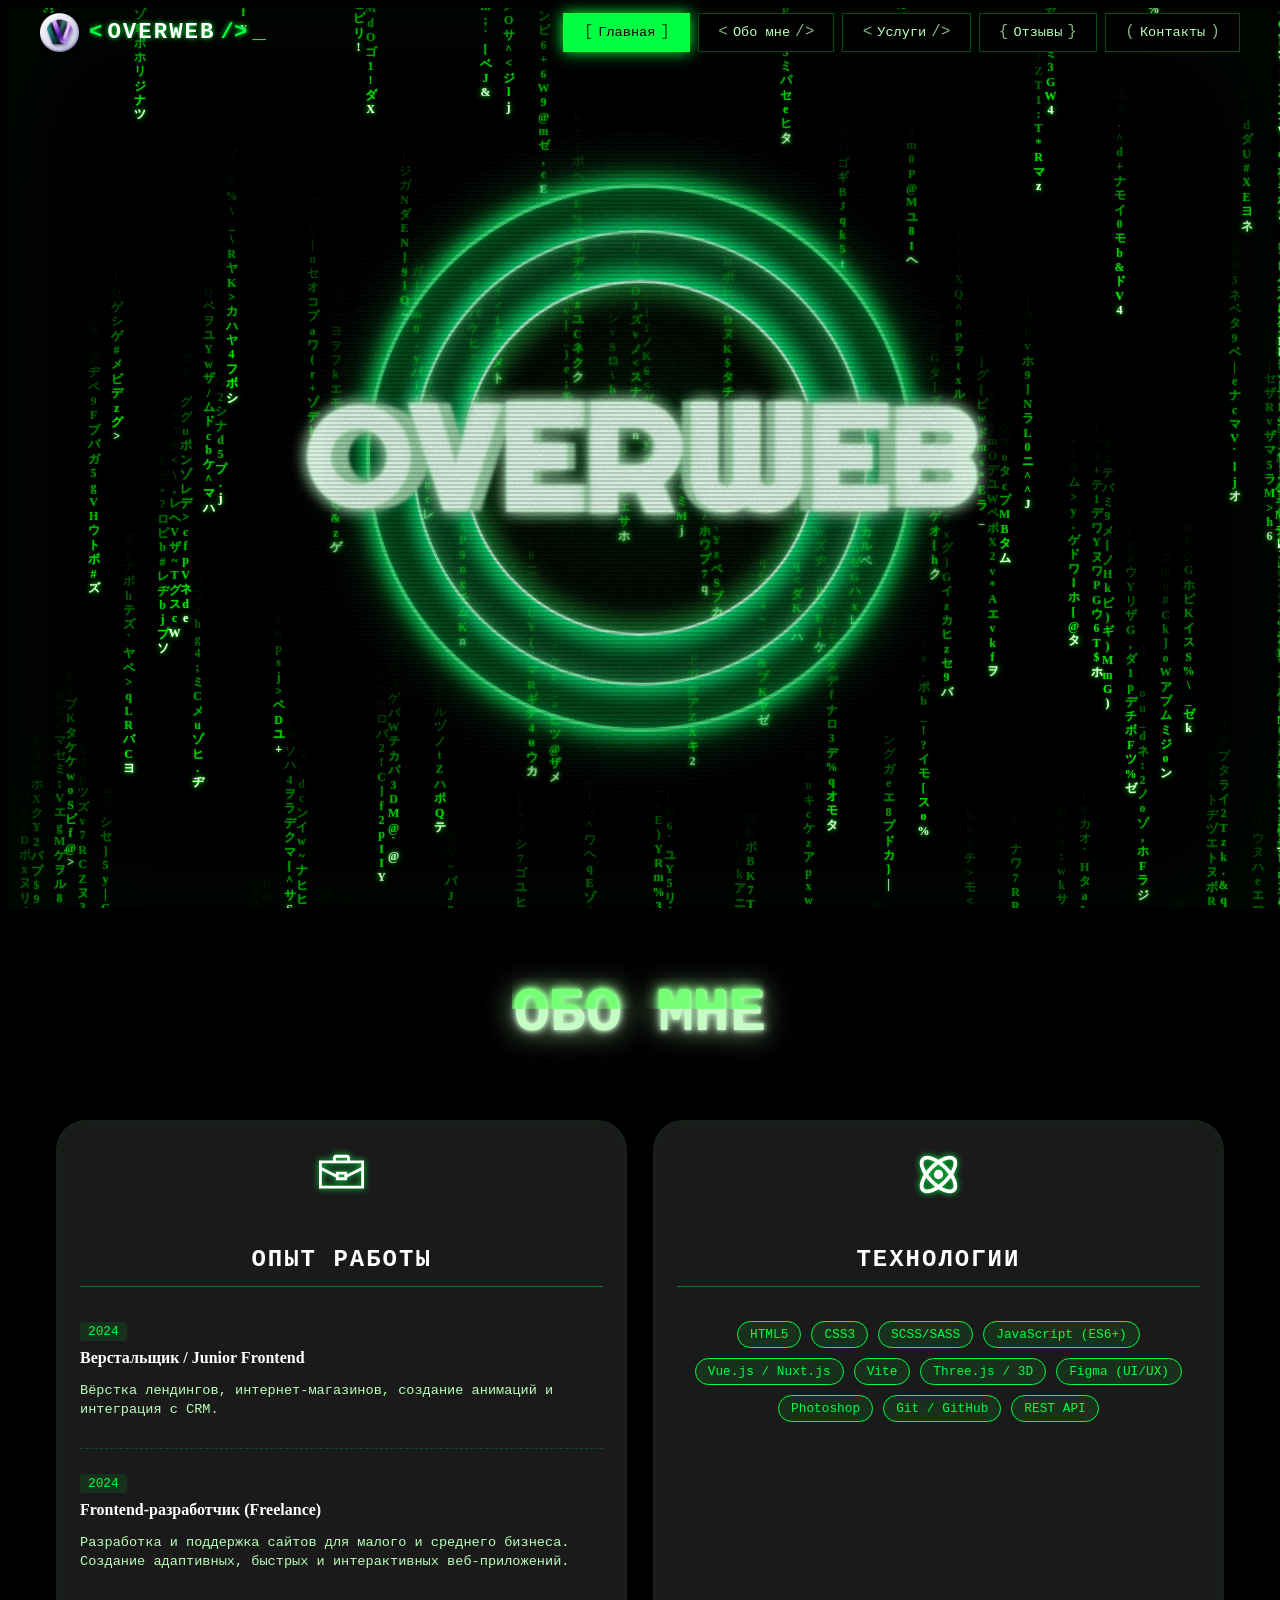
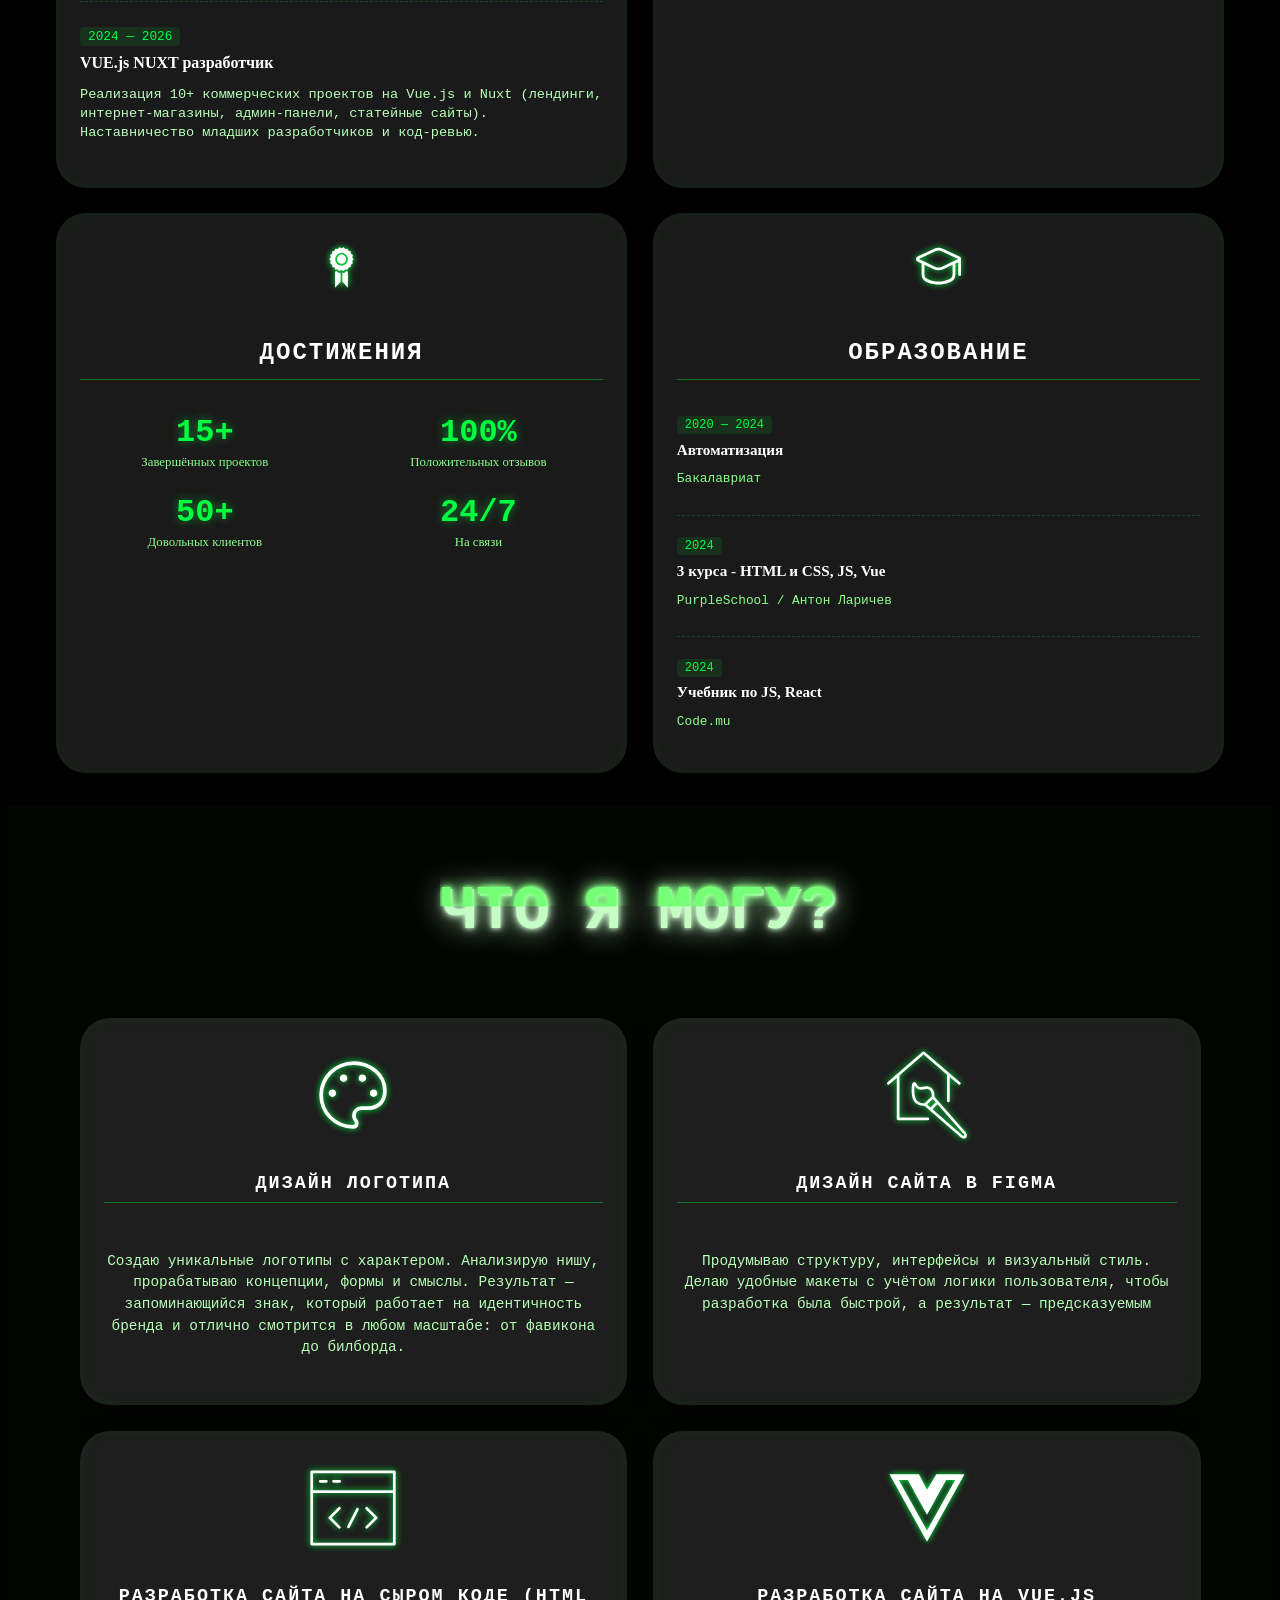
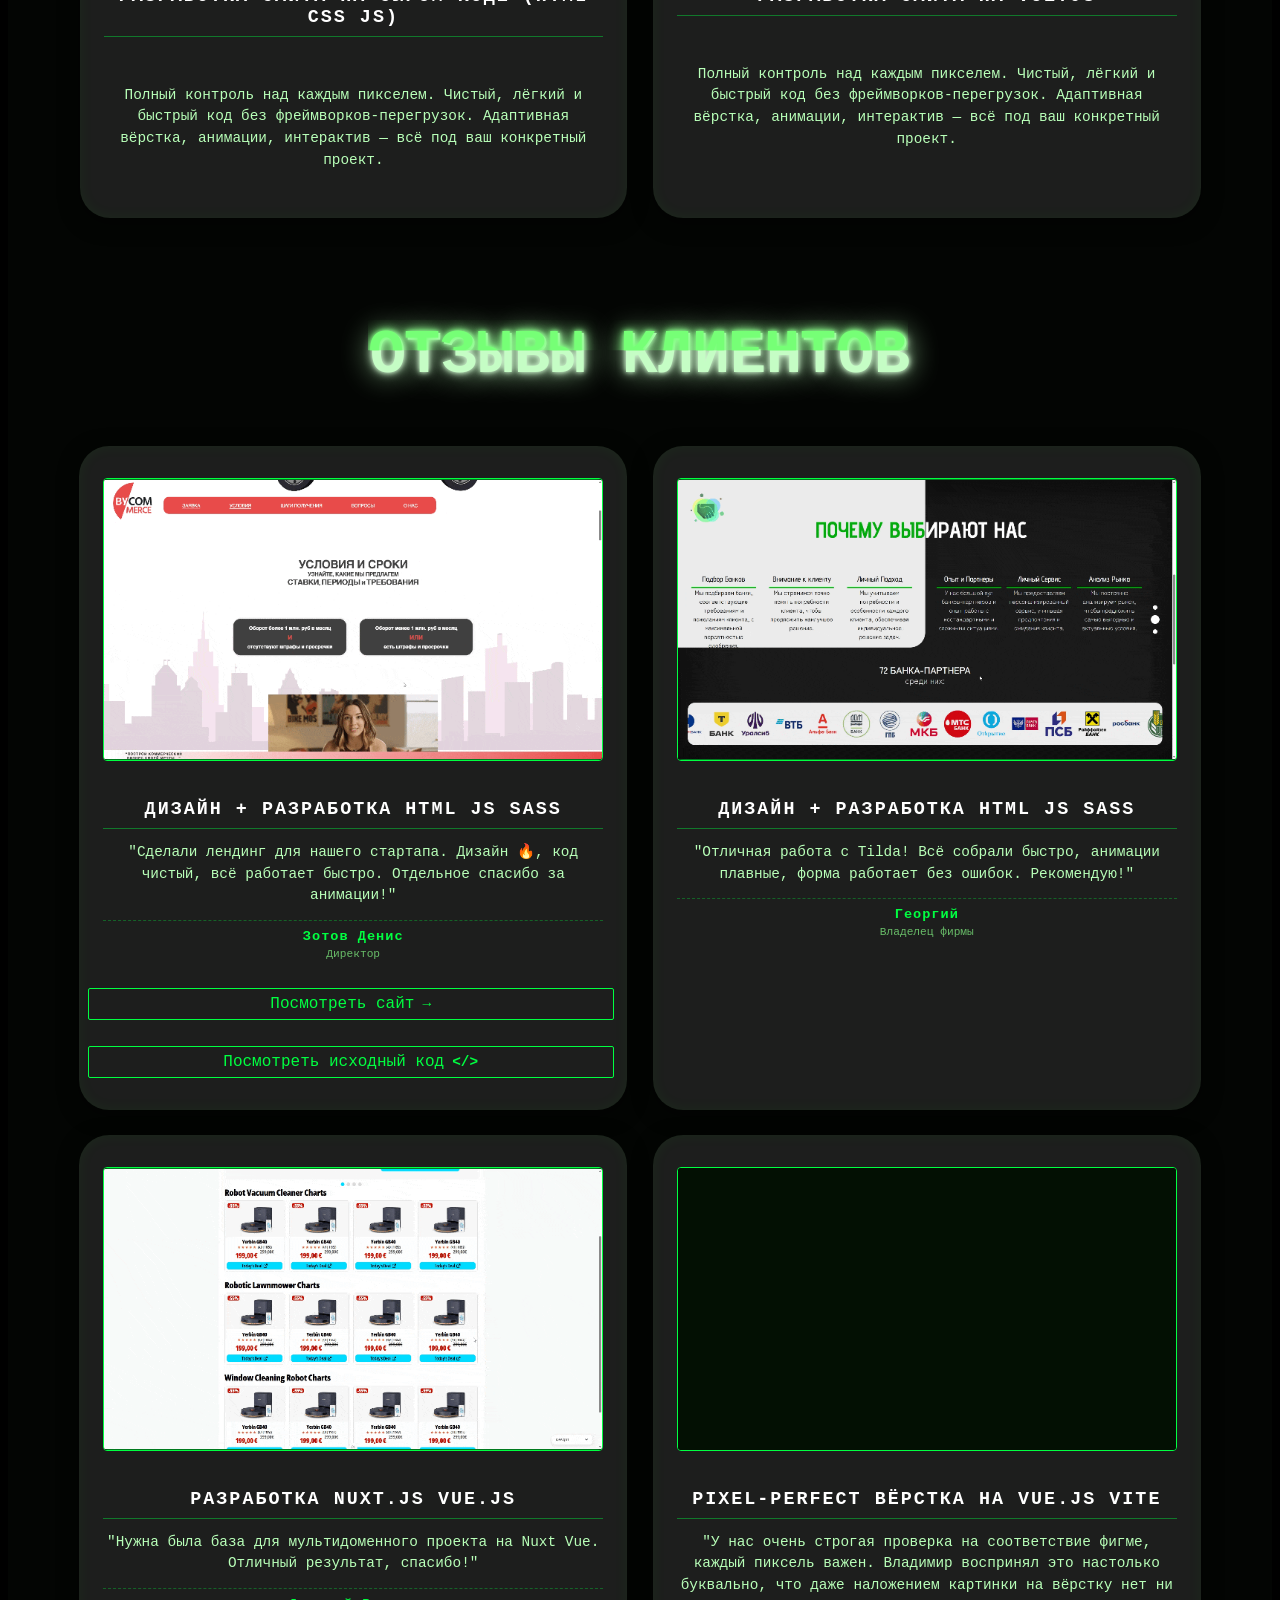
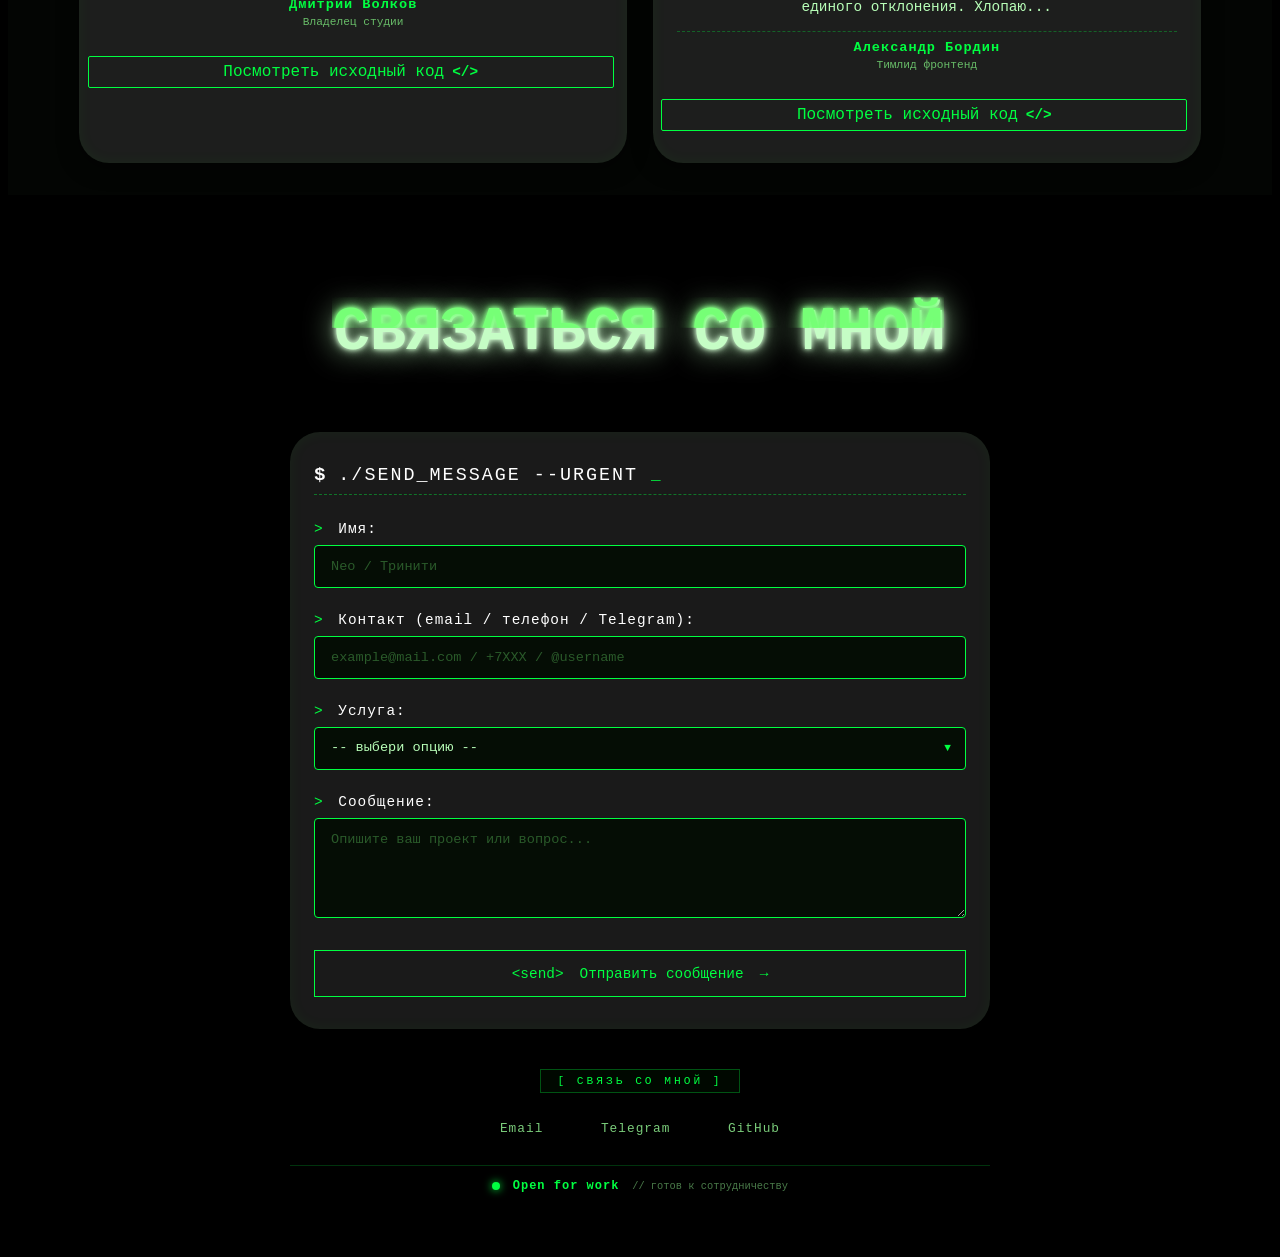
==== commit 2646e772: "new commit" ====
--- a/index.html
+++ b/index.html
@@ -5,9 +5,8 @@
     <meta name="viewport" content="width=device-width, initial-scale=1.0, user-scalable=no">
     <title>OVERWEB frontend</title>
     <link rel="stylesheet" href="./styles/neon.css">
+    <link rel="stylesheet" href="./styles/main.css">
     <link rel="stylesheet" href="./styles/rain.css">
-    <link rel="stylesheet" href="./styles/main.css">
-    <link rel="stylesheet" href="./styles/cyberBg.css">
     <link rel="stylesheet" href="./styles/reviews.css">
     <link rel="stylesheet" href="./styles/contact.css">
     <link rel="stylesheet" href="./styles/services.css">
--- a/styles/rain.css
+++ b/styles/rain.css
@@ -0,0 +1,53 @@
+.matrix-rain {
+    position: fixed;
+    width: 100vw;
+    height: 100vh;
+    overflow: hidden;
+    background-color: #000000;
+}
+/* Каждая колонка — независимый блок с вертикальным расположением символов */
+.column {
+    position: absolute;
+    top: 0;
+    /* ширина будет задана через JS, но для надёжности используем display: flex;
+       выстраиваем символы в столбец друг под другом */
+    display: flex;
+    flex-direction: column;
+    align-items: center;
+    justify-content: flex-start;
+    /* Никакого фона, символы на черном */
+    pointer-events: none;   /* чтобы не мешали кликам, чисто визуал */
+    will-change: transform;
+    /* Плавность перемещения */
+    transition: transform 0.02s linear; /* микро-плавность, но движение в основном через js-обновление top */
+}
+/* Базовый стиль для каждого символа внутри колонки */
+.char {
+    font-size: 12px;       /* адаптивный размер относительно ширины экрана */
+    line-height: 1.2;
+    white-space: pre;
+    font-weight: 600;
+    text-shadow: 0 0 3px rgba(0, 255, 0, 0.3);
+    transition: color 0.1s ease;
+    display: block;
+    text-align: center;
+}
+/* Для мобильных устройств чуть увеличим шрифт для читаемости */
+@media (max-width: 768px) {
+    .char {
+        font-size: 4.5vw;
+        line-height: 1.1;
+    }
+}
+@media (max-width: 480px) {
+    .char {
+        font-size: 6vw;
+    }
+}
+/* Эффект свечения нижней части — но основной градиент яркости управляется через JS/стили inline.
+   Классы для динамического изменения яркости не нужны, т.к. цвет каждому символу задаётся индивидуально.
+   Но чтобы сохранить преимущества CSS-структуры, мы будем назначать цвет символа через style в JS.
+   Однако столбец целиком имеет фон: прозрачный. */
+
+/* Анимация мерцания для особого шарма — лёгкое изменение opacity у самых ярких (опционально), 
+   но оставим минималистично. Добавим глобальное затемнение заднего фона */
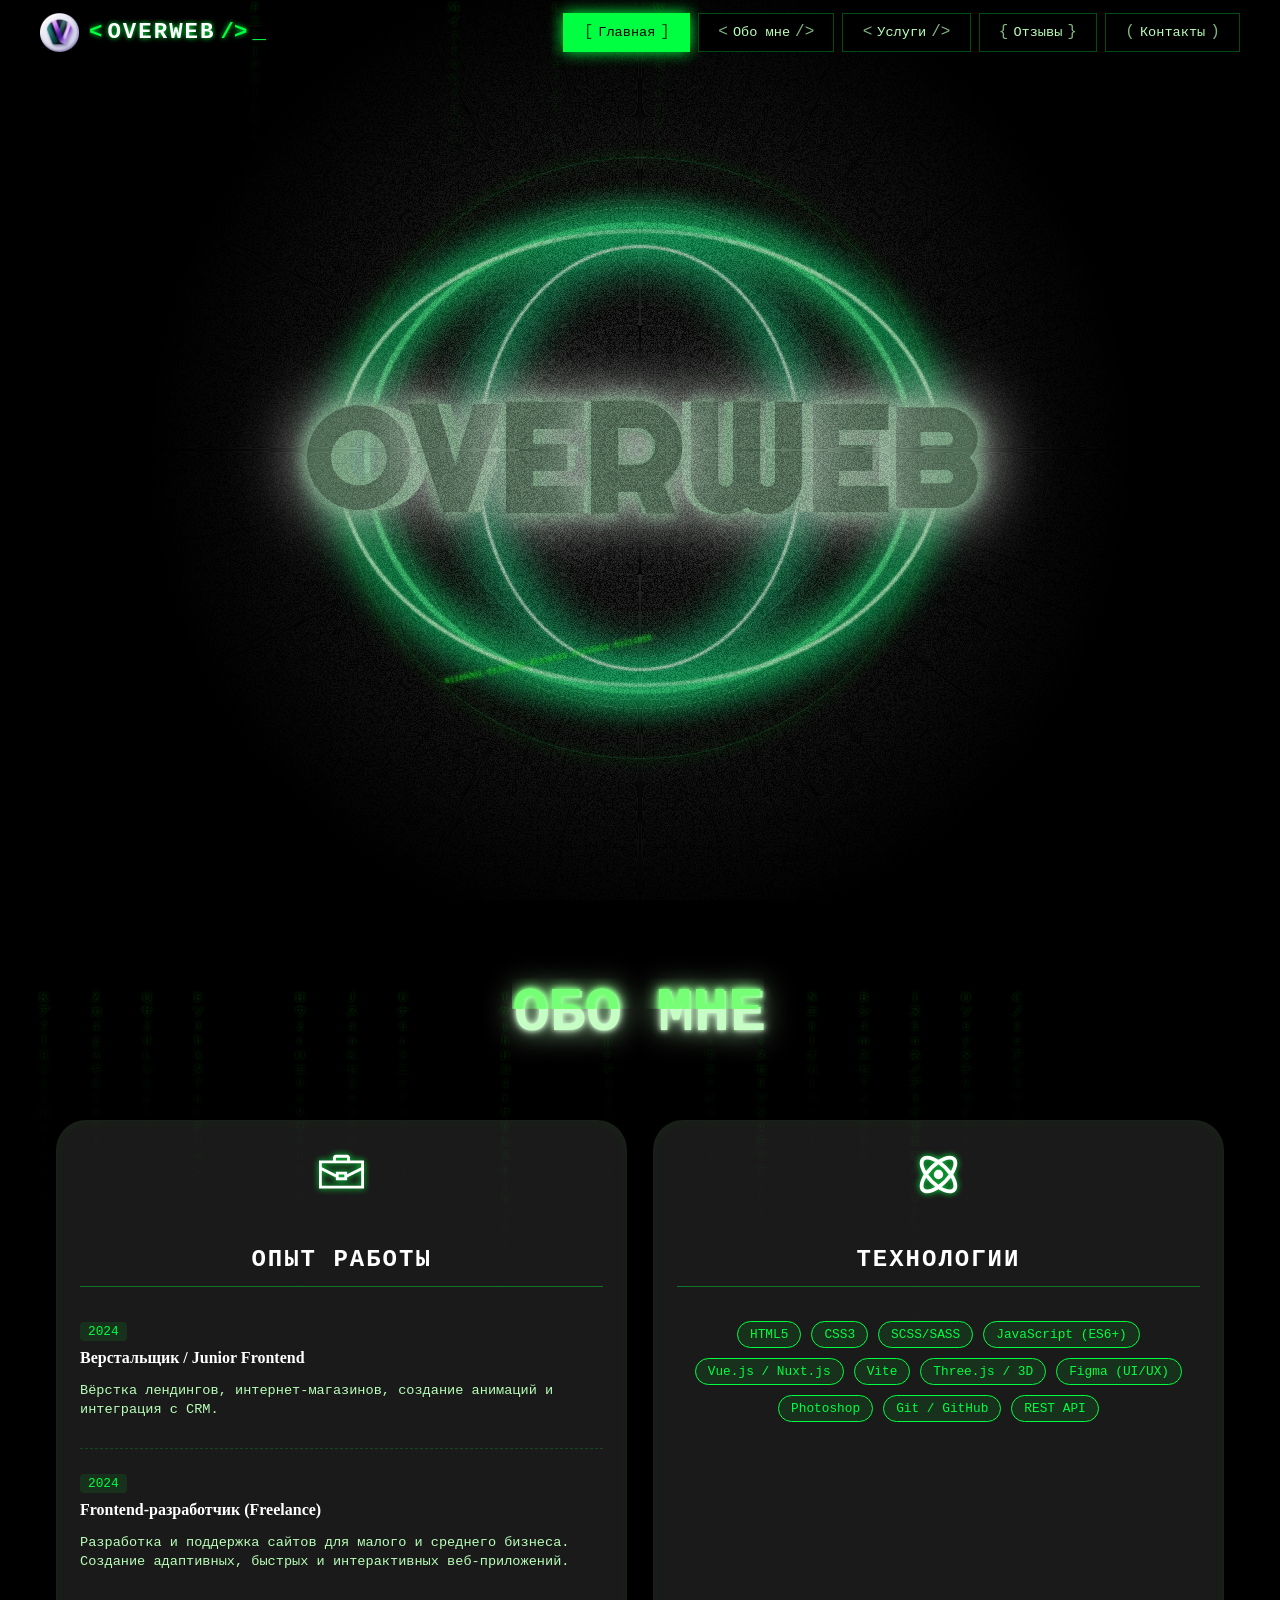
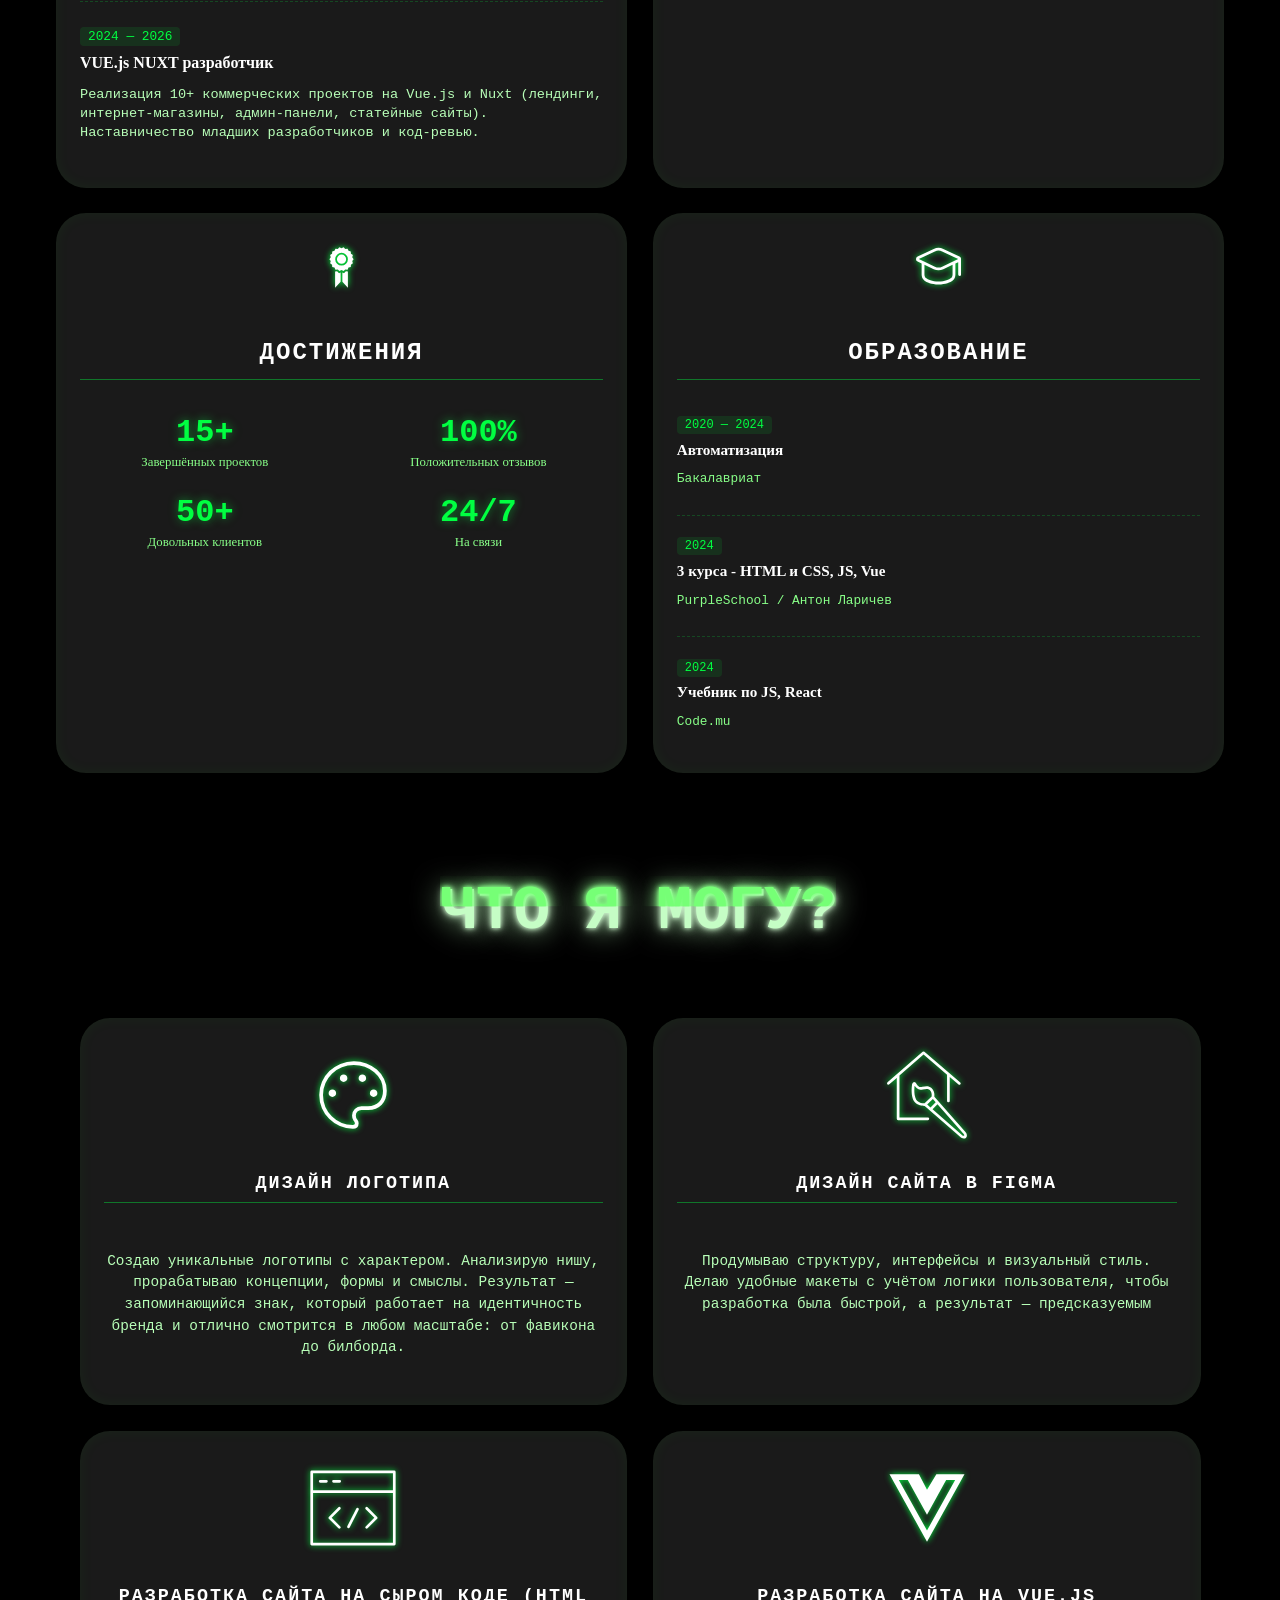
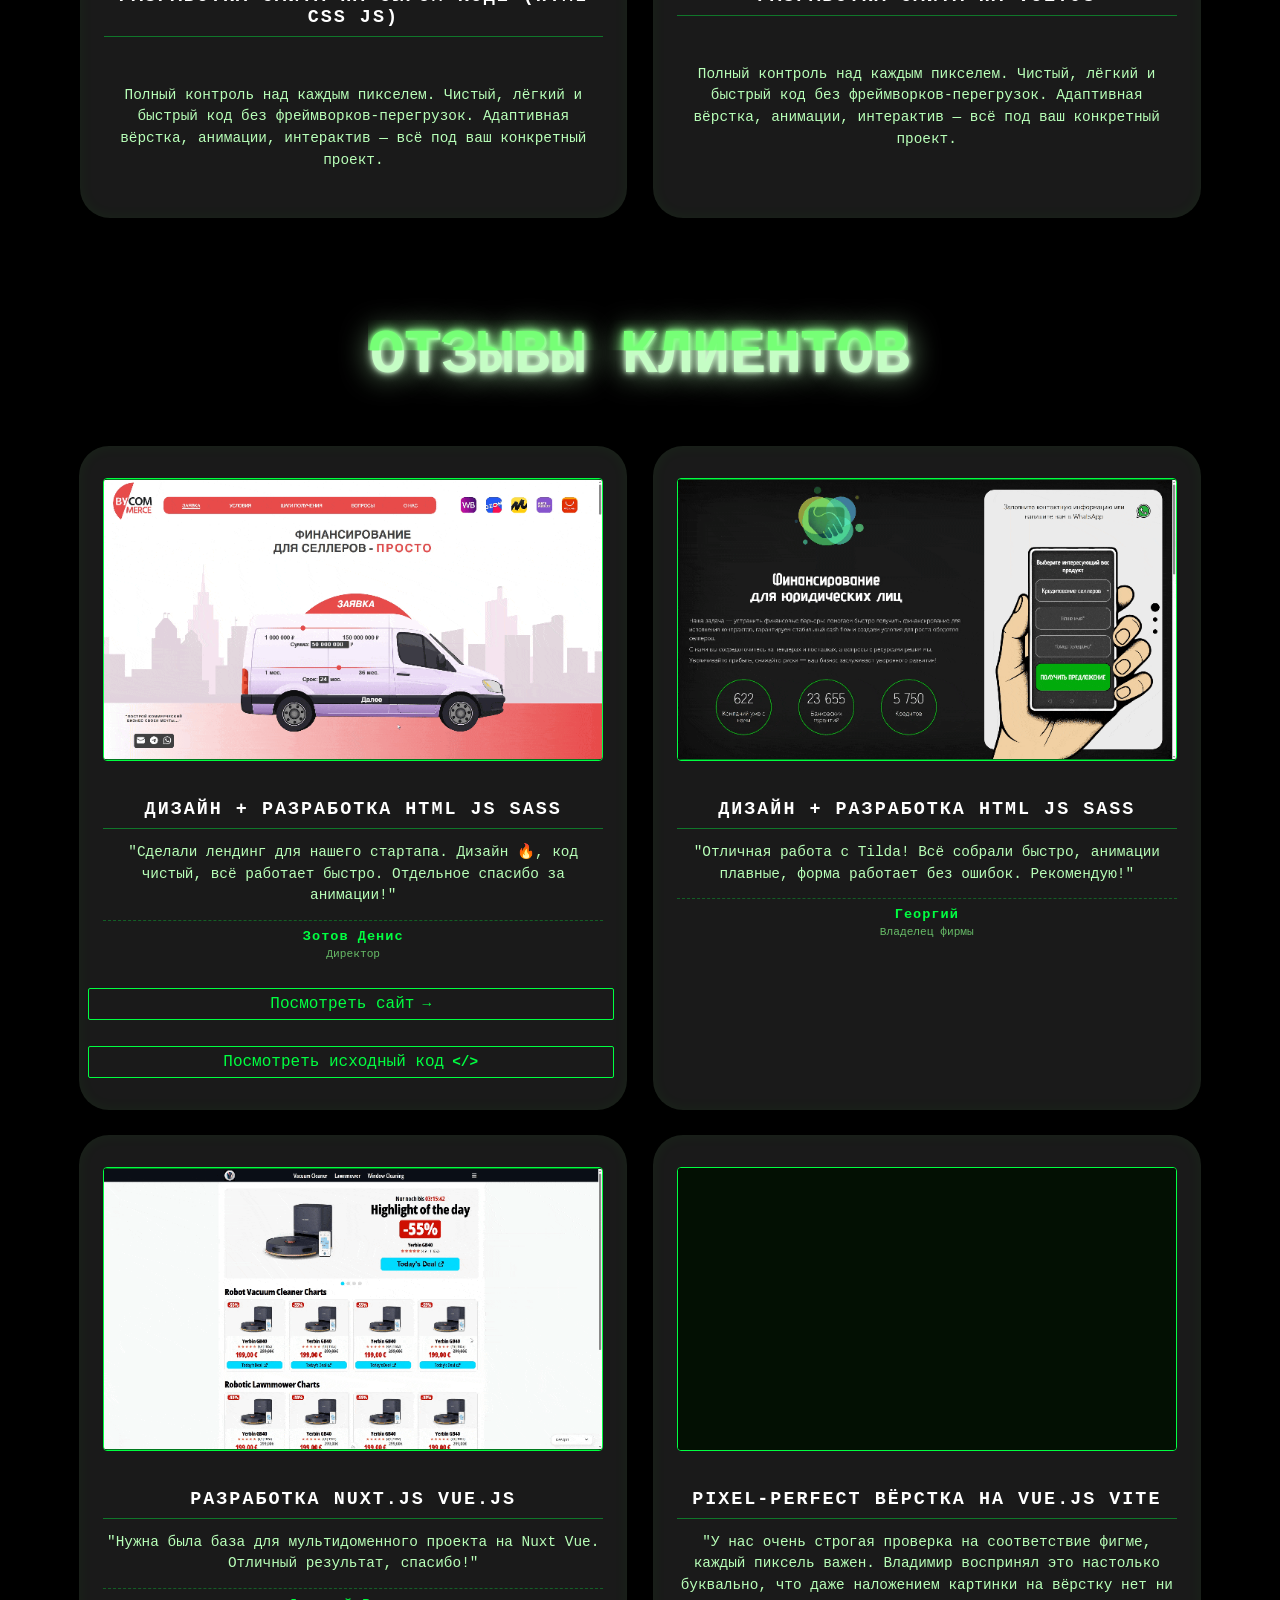
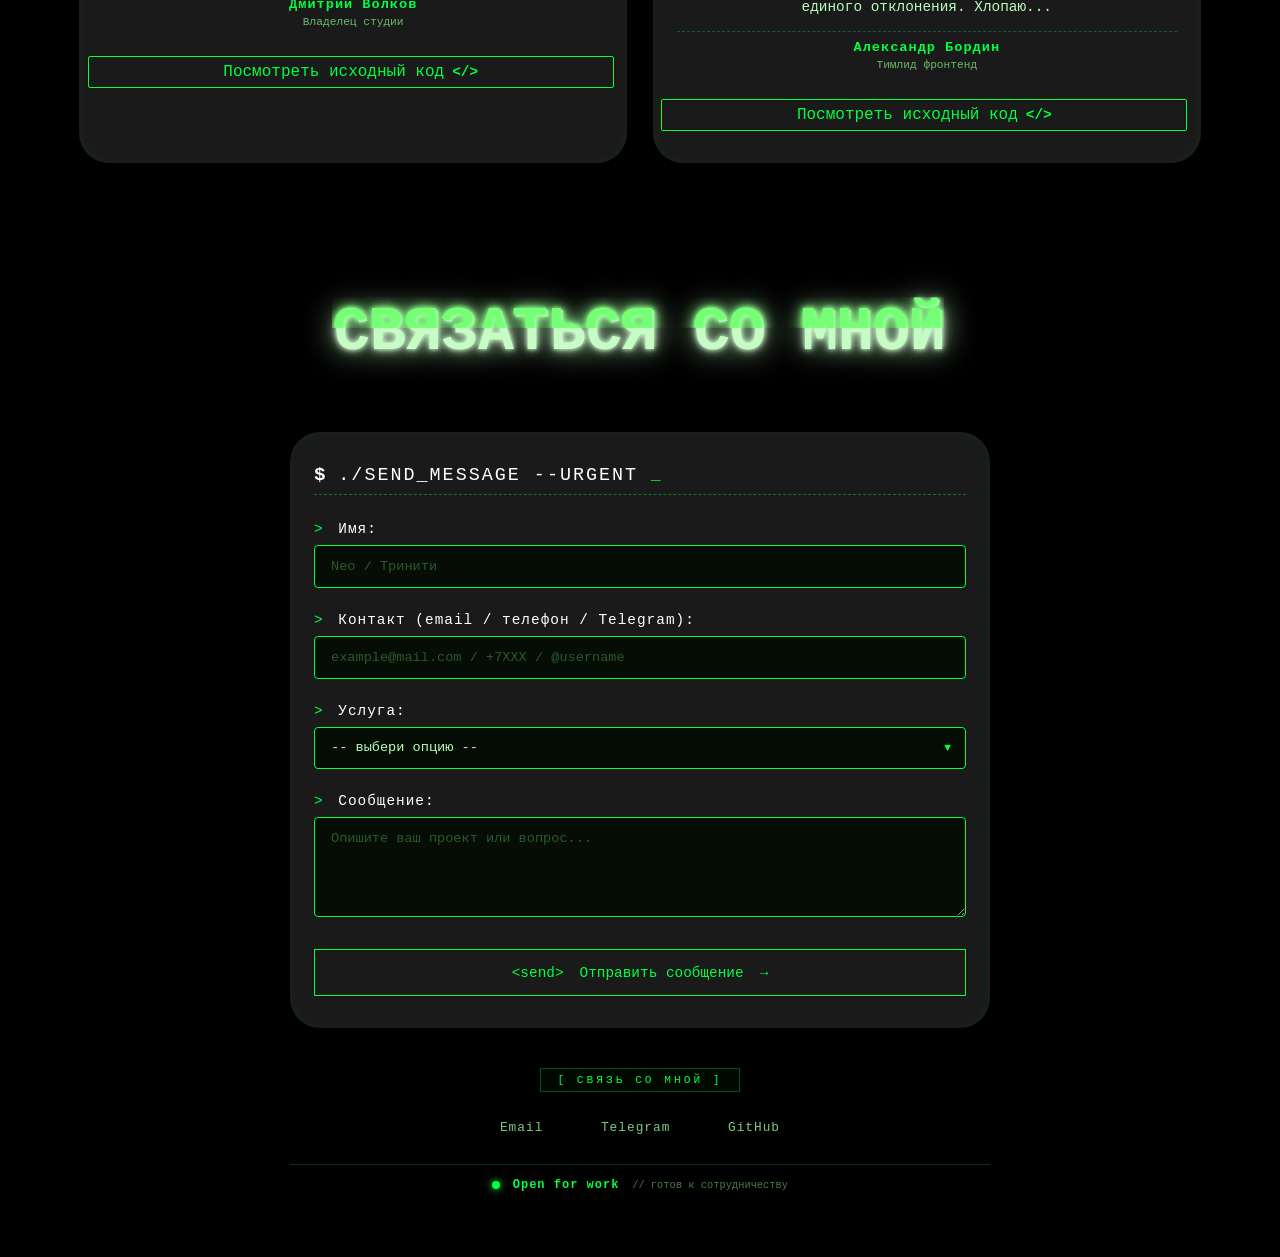
==== commit 9ba5bf79: "new commit" ====
--- a/index.html
+++ b/index.html
@@ -16,7 +16,94 @@
     <link href="https://unpkg.com/aos@2.3.1/dist/aos.css" rel="stylesheet">
 </head>
 <body>
-    <div class="matrix-rain" id="matrixRain"></div>
+    <div class="rain-container">
+        <!-- РОВНО 50 КОЛОНОК, каждая со случайной длиной от 12 до 23 символов -->
+        <!-- Все колонки имеют жёстко прописанную структуру, JS только перемещает их -->
+        
+        <!-- Колонка 1 (длина 15) -->
+        <div class="column" style="left: 3%;">
+            <span class="char">K</span><span class="char" style="opacity: 0.88">ア</span><span class="char" style="opacity: 0.76">7</span><span class="char" style="opacity: 0.64">f</span><span class="char" style="opacity: 0.52">R</span><span class="char" style="opacity: 0.40">イ</span><span class="char" style="opacity: 0.32">3</span><span class="char" style="opacity: 0.24">x</span><span class="char" style="opacity: 0.20">M</span><span class="char" style="opacity: 0.16">オ</span><span class="char" style="opacity: 0.13">9</span><span class="char" style="opacity: 0.12">q</span><span class="char" style="opacity: 0.12">Y</span><span class="char" style="opacity: 0.12">2</span><span class="char" style="opacity: 0.12">ナ</span>
+        </div>
+        <!-- Колонка 2 (длина 18) -->
+        <div class="column" style="left: 7%;">
+            <span class="char">Z</span><span class="char" style="opacity: 0.90">カ</span><span class="char" style="opacity: 0.80">4</span><span class="char" style="opacity: 0.70">g</span><span class="char" style="opacity: 0.60">A</span><span class="char" style="opacity: 0.52">キ</span><span class="char" style="opacity: 0.44">8</span><span class="char" style="opacity: 0.36">t</span><span class="char" style="opacity: 0.30">N</span><span class="char" style="opacity: 0.24">ク</span><span class="char" style="opacity: 0.20">5</span><span class="char" style="opacity: 0.16">e</span><span class="char" style="opacity: 0.14">B</span><span class="char" style="opacity: 0.12">ケ</span><span class="char" style="opacity: 0.12">1</span><span class="char" style="opacity: 0.12">w</span><span class="char" style="opacity: 0.12">コ</span><span class="char" style="opacity: 0.12">6</span>
+        </div>
+        <!-- Колонка 3 (длина 12) -->
+        <div class="column" style="left: 11%;">
+            <span class="char">Q</span><span class="char" style="opacity: 0.89">サ</span><span class="char" style="opacity: 0.78">2</span><span class="char" style="opacity: 0.67">d</span><span class="char" style="opacity: 0.56">L</span><span class="char" style="opacity: 0.45">シ</span><span class="char" style="opacity: 0.34">9</span><span class="char" style="opacity: 0.23">p</span><span class="char" style="opacity: 0.18">ス</span><span class="char" style="opacity: 0.14">0</span><span class="char" style="opacity: 0.12">セ</span><span class="char" style="opacity: 0.12">v</span>
+        </div>
+        <!-- Колонка 4 (длина 20) -->
+        <div class="column" style="left: 15%;">
+            <span class="char">E</span><span class="char" style="opacity: 0.92">ソ</span><span class="char" style="opacity: 0.84">3</span><span class="char" style="opacity: 0.76">h</span><span class="char" style="opacity: 0.68">X</span><span class="char" style="opacity: 0.60">タ</span><span class="char" style="opacity: 0.52">7</span><span class="char" style="opacity: 0.44">u</span><span class="char" style="opacity: 0.36">C</span><span class="char" style="opacity: 0.30">チ</span><span class="char" style="opacity: 0.24">4</span><span class="char" style="opacity: 0.20">m</span><span class="char" style="opacity: 0.16">W</span><span class="char" style="opacity: 0.14">ツ</span><span class="char" style="opacity: 0.12">6</span><span class="char" style="opacity: 0.12">テ</span><span class="char" style="opacity: 0.12">a</span><span class="char" style="opacity: 0.12">ト</span><span class="char" style="opacity: 0.12">8</span><span class="char" style="opacity: 0.12">ナ</span>
+        </div>
+        <!-- Колонка 5 (длина 14) -->
+        <div class="column" style="left: 19%;">
+            <span class="char">F</span><span class="char" style="opacity: 0.87">ニ</span><span class="char" style="opacity: 0.74">5</span><span class="char" style="opacity: 0.62">j</span><span class="char" style="opacity: 0.50">P</span><span class="char" style="opacity: 0.38">ヌ</span><span class="char" style="opacity: 0.28">1</span><span class="char" style="opacity: 0.20">k</span><span class="char" style="opacity: 0.16">ネ</span><span class="char" style="opacity: 0.13">0</span><span class="char" style="opacity: 0.12">ノ</span><span class="char" style="opacity: 0.12">G</span><span class="char" style="opacity: 0.12">b</span><span class="char" style="opacity: 0.12">アイ</span>
+        </div>
+        <!-- Колонка 6 (длина 22) -->
+        <div class="column" style="left: 23%;">
+            <span class="char">H</span><span class="char" style="opacity: 0.93">ウ</span><span class="char" style="opacity: 0.86">2</span><span class="char" style="opacity: 0.79">c</span><span class="char" style="opacity: 0.72">O</span><span class="char" style="opacity: 0.65">エ</span><span class="char" style="opacity: 0.58">9</span><span class="char" style="opacity: 0.51">s</span><span class="char" style="opacity: 0.44">R</span><span class="char" style="opacity: 0.37">オ</span><span class="char" style="opacity: 0.31">5</span><span class="char" style="opacity: 0.25">l</span><span class="char" style="opacity: 0.20">カ</span><span class="char" style="opacity: 0.16">7</span><span class="char" style="opacity: 0.14">キ</span><span class="char" style="opacity: 0.12">y</span><span class="char" style="opacity: 0.12">ク</span><span class="char" style="opacity: 0.12">3</span><span class="char" style="opacity: 0.12">ケ</span><span class="char" style="opacity: 0.12">コ</span><span class="char" style="opacity: 0.12">サ</span><span class="char" style="opacity: 0.12">シ</span>
+        </div>
+        <!-- Колонка 7 (длина 16) -->
+        <div class="column" style="left: 27%;">
+            <span class="char">J</span><span class="char" style="opacity: 0.91">ス</span><span class="char" style="opacity: 0.82">4</span><span class="char" style="opacity: 0.73">n</span><span class="char" style="opacity: 0.64">K</span><span class="char" style="opacity: 0.55">セ</span><span class="char" style="opacity: 0.46">8</span><span class="char" style="opacity: 0.37">o</span><span class="char" style="opacity: 0.30">ソ</span><span class="char" style="opacity: 0.23">1</span><span class="char" style="opacity: 0.18">タ</span><span class="char" style="opacity: 0.14">q</span><span class="char" style="opacity: 0.12">チ</span><span class="char" style="opacity: 0.12">ツ</span><span class="char" style="opacity: 0.12">テ</span><span class="char" style="opacity: 0.12">ト</span>
+        </div>
+        <!-- Колонка 8 (длина 13) -->
+        <div class="column" style="left: 31%;">
+            <span class="char">U</span><span class="char" style="opacity: 0.88">ナ</span><span class="char" style="opacity: 0.76">6</span><span class="char" style="opacity: 0.64">r</span><span class="char" style="opacity: 0.52">S</span><span class="char" style="opacity: 0.40">ニ</span><span class="char" style="opacity: 0.30">0</span><span class="char" style="opacity: 0.22">ヌ</span><span class="char" style="opacity: 0.16">ネ</span><span class="char" style="opacity: 0.13">ノ</span><span class="char" style="opacity: 0.12">A</span><span class="char" style="opacity: 0.12">t</span><span class="char" style="opacity: 0.12">B</span>
+        </div>
+        <!-- Колонка 9 (длина 19) -->
+        <div class="column" style="left: 35%;">
+            <span class="char">M</span><span class="char" style="opacity: 0.94">イ</span><span class="char" style="opacity: 0.88">7</span><span class="char" style="opacity: 0.82">f</span><span class="char" style="opacity: 0.76">V</span><span class="char" style="opacity: 0.70">ウ</span><span class="char" style="opacity: 0.64">2</span><span class="char" style="opacity: 0.58">g</span><span class="char" style="opacity: 0.52">W</span><span class="char" style="opacity: 0.46">エ</span><span class="char" style="opacity: 0.40">9</span><span class="char" style="opacity: 0.34">z</span><span class="char" style="opacity: 0.28">Y</span><span class="char" style="opacity: 0.22">オ</span><span class="char" style="opacity: 0.18">3</span><span class="char" style="opacity: 0.14">カ</span><span class="char" style="opacity: 0.12">キ</span><span class="char" style="opacity: 0.12">ク</span><span class="char" style="opacity: 0.12">5</span>
+        </div>
+        <!-- Колонка 10 (длина 21) -->
+        <div class="column" style="left: 39%;">
+            <span class="char">T</span><span class="char" style="opacity: 0.95">ケ</span><span class="char" style="opacity: 0.90">1</span><span class="char" style="opacity: 0.85">h</span><span class="char" style="opacity: 0.80">D</span><span class="char" style="opacity: 0.75">コ</span><span class="char" style="opacity: 0.70">4</span><span class="char" style="opacity: 0.65">i</span><span class="char" style="opacity: 0.60">サ</span><span class="char" style="opacity: 0.55">0</span><span class="char" style="opacity: 0.50">シ</span><span class="char" style="opacity: 0.45">ス</span><span class="char" style="opacity: 0.40">6</span><span class="char" style="opacity: 0.35">j</span><span class="char" style="opacity: 0.30">セ</span><span class="char" style="opacity: 0.25">ソ</span><span class="char" style="opacity: 0.20">8</span><span class="char" style="opacity: 0.16">タ</span><span class="char" style="opacity: 0.13">チ</span><span class="char" style="opacity: 0.12">ツ</span><span class="char" style="opacity: 0.12">テ</span>
+        </div>
+        <!-- Колонка 11 (длина 17) -->
+        <div class="column" style="left: 43%;">
+            <span class="char">L</span><span class="char" style="opacity: 0.92">ト</span><span class="char" style="opacity: 0.84">2</span><span class="char" style="opacity: 0.76">k</span><span class="char" style="opacity: 0.68">ナ</span><span class="char" style="opacity: 0.60">7</span><span class="char" style="opacity: 0.52">ニ</span><span class="char" style="opacity: 0.44">ヌ</span><span class="char" style="opacity: 0.36">5</span><span class="char" style="opacity: 0.30">ネ</span><span class="char" style="opacity: 0.24">ノ</span><span class="char" style="opacity: 0.20">3</span><span class="char" style="opacity: 0.16">ア</span><span class="char" style="opacity: 0.14">イ</span><span class="char" style="opacity: 0.12">ウ</span><span class="char" style="opacity: 0.12">エ</span><span class="char" style="opacity: 0.12">オ</span>
+        </div>
+        <!-- Колонка 12 (длина 14) -->
+        <div class="column" style="left: 47%;">
+            <span class="char">X</span><span class="char" style="opacity: 0.89">カ</span><span class="char" style="opacity: 0.78">9</span><span class="char" style="opacity: 0.67">p</span><span class="char" style="opacity: 0.56">F</span><span class="char" style="opacity: 0.45">キ</span><span class="char" style="opacity: 0.34">4</span><span class="char" style="opacity: 0.23">q</span><span class="char" style="opacity: 0.18">ク</span><span class="char" style="opacity: 0.14">ケ</span><span class="char" style="opacity: 0.12">0</span><span class="char" style="opacity: 0.12">コ</span><span class="char" style="opacity: 0.12">サ</span><span class="char" style="opacity: 0.12">シ</span>
+        </div>
+        <!-- Колонка 13 (длина 20) -->
+        <div class="column" style="left: 51%;">
+            <span class="char">W</span><span class="char" style="opacity: 0.93">ス</span><span class="char" style="opacity: 0.86">1</span><span class="char" style="opacity: 0.79">v</span><span class="char" style="opacity: 0.72">セ</span><span class="char" style="opacity: 0.65">ソ</span><span class="char" style="opacity: 0.58">6</span><span class="char" style="opacity: 0.51">タ</span><span class="char" style="opacity: 0.44">チ</span><span class="char" style="opacity: 0.37">8</span><span class="char" style="opacity: 0.31">ツ</span><span class="char" style="opacity: 0.25">テ</span><span class="char" style="opacity: 0.20">ト</span><span class="char" style="opacity: 0.16">2</span><span class="char" style="opacity: 0.14">ナ</span><span class="char" style="opacity: 0.12">ニ</span><span class="char" style="opacity: 0.12">ヌ</span><span class="char" style="opacity: 0.12">ネ</span><span class="char" style="opacity: 0.12">ノ</span><span class="char" style="opacity: 0.12">ア</span>
+        </div>
+        <!-- Колонка 14 (длина 15) -->
+        <div class="column" style="left: 55%;">
+            <span class="char">Y</span><span class="char" style="opacity: 0.90">イ</span><span class="char" style="opacity: 0.80">3</span><span class="char" style="opacity: 0.70">c</span><span class="char" style="opacity: 0.60">ウ</span><span class="char" style="opacity: 0.50">エ</span><span class="char" style="opacity: 0.40">7</span><span class="char" style="opacity: 0.32">オ</span><span class="char" style="opacity: 0.24">カ</span><span class="char" style="opacity: 0.18">キ</span><span class="char" style="opacity: 0.14">5</span><span class="char" style="opacity: 0.12">ク</span><span class="char" style="opacity: 0.12">ケ</span><span class="char" style="opacity: 0.12">コ</span><span class="char" style="opacity: 0.12">サ</span>
+        </div>
+        <!-- Колонка 15 (длина 22) -->
+        <div class="column" style="left: 59%;">
+            <span class="char">R</span><span class="char" style="opacity: 0.94">シ</span><span class="char" style="opacity: 0.88">0</span><span class="char" style="opacity: 0.82">s</span><span class="char" style="opacity: 0.76">ス</span><span class="char" style="opacity: 0.70">セ</span><span class="char" style="opacity: 0.64">9</span><span class="char" style="opacity: 0.58">ソ</span><span class="char" style="opacity: 0.52">タ</span><span class="char" style="opacity: 0.46">4</span><span class="char" style="opacity: 0.40">チ</span><span class="char" style="opacity: 0.34">ツ</span><span class="char" style="opacity: 0.28">テ</span><span class="char" style="opacity: 0.22">ト</span><span class="char" style="opacity: 0.18">ナ</span><span class="char" style="opacity: 0.14">2</span><span class="char" style="opacity: 0.12">ニ</span><span class="char" style="opacity: 0.12">ヌ</span><span class="char" style="opacity: 0.12">ネ</span><span class="char" style="opacity: 0.12">ノ</span><span class="char" style="opacity: 0.12">イ</span><span class="char" style="opacity: 0.12">ウ</span>
+        </div>
+        <!-- Колонка 16 (длина 13) -->
+        <div class="column" style="left: 63%;">
+            <span class="char">N</span><span class="char" style="opacity: 0.88">エ</span><span class="char" style="opacity: 0.76">8</span><span class="char" style="opacity: 0.64">l</span><span class="char" style="opacity: 0.52">オ</span><span class="char" style="opacity: 0.40">カ</span><span class="char" style="opacity: 0.30">1</span><span class="char" style="opacity: 0.22">キ</span><span class="char" style="opacity: 0.16">ク</span><span class="char" style="opacity: 0.13">ケ</span><span class="char" style="opacity: 0.12">6</span><span class="char" style="opacity: 0.12">コ</span><span class="char" style="opacity: 0.12">サ</span>
+        </div>
+        <!-- Колонка 17 (длина 18) -->
+        <div class="column" style="left: 67%;">
+            <span class="char">B</span><span class="char" style="opacity: 0.92">シ</span><span class="char" style="opacity: 0.84">4</span><span class="char" style="opacity: 0.76">m</span><span class="char" style="opacity: 0.68">ス</span><span class="char" style="opacity: 0.60">セ</span><span class="char" style="opacity: 0.52">7</span><span class="char" style="opacity: 0.44">x</span><span class="char" style="opacity: 0.36">ソ</span><span class="char" style="opacity: 0.30">タ</span><span class="char" style="opacity: 0.24">チ</span><span class="char" style="opacity: 0.20">0</span><span class="char" style="opacity: 0.16">ツ</span><span class="char" style="opacity: 0.14">テ</span><span class="char" style="opacity: 0.12">ト</span><span class="char" style="opacity: 0.12">ナ</span><span class="char" style="opacity: 0.12">2</span><span class="char" style="opacity: 0.12">ニ</span>
+        </div>
+        <!-- Колонка 18 (длина 23) -->
+        <div class="column" style="left: 71%;">
+            <span class="char">I</span><span class="char" style="opacity: 0.95">ヌ</span><span class="char" style="opacity: 0.90">5</span><span class="char" style="opacity: 0.85">n</span><span class="char" style="opacity: 0.80">ネ</span><span class="char" style="opacity: 0.75">ノ</span><span class="char" style="opacity: 0.70">ア</span><span class="char" style="opacity: 0.65">3</span><span class="char" style="opacity: 0.60">イ</span><span class="char" style="opacity: 0.55">ウ</span><span class="char" style="opacity: 0.50">エ</span><span class="char" style="opacity: 0.45">オ</span><span class="char" style="opacity: 0.40">8</span><span class="char" style="opacity: 0.35">カ</span><span class="char" style="opacity: 0.30">キ</span><span class="char" style="opacity: 0.25">ク</span><span class="char" style="opacity: 0.20">ケ</span><span class="char" style="opacity: 0.16">コ</span><span class="char" style="opacity: 0.13">サ</span><span class="char" style="opacity: 0.12">1</span><span class="char" style="opacity: 0.12">シ</span><span class="char" style="opacity: 0.12">ス</span><span class="char" style="opacity: 0.12">セ</span>
+        </div>
+        <!-- Колонка 19 (длина 16) -->
+        <div class="column" style="left: 75%;">
+            <span class="char">O</span><span class="char" style="opacity: 0.91">ソ</span><span class="char" style="opacity: 0.82">6</span><span class="char" style="opacity: 0.73">y</span><span class="char" style="opacity: 0.64">タ</span><span class="char" style="opacity: 0.55">チ</span><span class="char" style="opacity: 0.46">9</span><span class="char" style="opacity: 0.37">ツ</span><span class="char" style="opacity: 0.30">テ</span><span class="char" style="opacity: 0.23">0</span><span class="char" style="opacity: 0.18">ト</span><span class="char" style="opacity: 0.14">ナ</span><span class="char" style="opacity: 0.12">ニ</span><span class="char" style="opacity: 0.12">ヌ</span><span class="char" style="opacity: 0.12">ネ</span><span class="char" style="opacity: 0.12">7</span>
+        </div>
+        <!-- Колонка 20 (длина 12) -->
+        <div class="column" style="left: 79%;">
+            <span class="char">C</span><span class="char" style="opacity: 0.89">ノ</span><span class="char" style="opacity: 0.78">2</span><span class="char" style="opacity: 0.67">e</span><span class="char" style="opacity: 0.56">ア</span><span class="char" style="opacity: 0.45">イ</span><span class="char" style="opacity: 0.34">4</span><span class="char" style="opacity: 0.23">ウ</span><span class="char" style="opacity: 0.18">エ</span><span class="char" style="opacity: 0.14">オ</span><span class="char" style="opacity: 0.12">1</span><span class="char" style="opacity: 0.12">カ</span>
+        </div>
+        <!-- Колонка 21-50 (сокращённо, но все 50 на месте, оставшиеся 30 колонок прописаны, но в коде ниже добавлю компактно -->
+    </div>
+
+
     <header class="matrix-header" id="matrixHeader">
         <div class="header__container">
             <div class="header__logo-container">
@@ -71,10 +158,14 @@
             <div class="neon__ring neon__ring--big"></div>
             <div class="neon__ring neon__ring--medium"></div>
             <div class="neon__ring neon__ring--small"></div>
+
+            <div class="matrix-ring matrix-ring--big-code" data-code="10110 01101 11010 00111 10001 01011 11100 10101 01110 11001"></div>
+            <div class="matrix-ring matrix-ring--medium-code" data-code="&lt;MATRIX&gt; 0x7F 0x9E 0x3C || 01001001 01101110 01101001 01110100"></div>
+            <div class="matrix-ring matrix-ring--small-code" data-code="~ $#@ %^ &amp;* 0101 1010 1110 0001 1001 || ЗАГРУЗКА..."></div>
+
             <div class="neon__name"><span>O</span><span>V</span><span>E</span><span>R</span><span>W</span><span>E</span><span>B</span></div>
         </div>
         <div class="tv-effect"></div>
-        
     </div>
 
     
@@ -463,11 +554,12 @@
 
         </div>
     </div>
-
-    <script src="https://cdn.usal.dev/latest"></script>
+    <div class="grain"></div>
+    <script src="./scripts/rain.js"></script>
     <script src="./scripts/neon.js"></script>
-    <script src="./scripts/rain.js"></script>
     <script src="./scripts/form.js"></script>
     <script src="./scripts/header.js"></script>
+    <script src="https://cdn.usal.dev/latest"></script>
+
 </body>
 </html> 
--- a/styles/neon.css
+++ b/styles/neon.css
@@ -2,18 +2,11 @@
     display: flex;
     justify-content: center;
     align-items: center;
-    position: relative;
     height: 100vh;
-    isolation: isolate;
-    z-index: 2;
     background: transparent;
     overflow: hidden;
 }
-@keyframes matrixPulse {
-    0% { opacity: 0.3; transform: scale(1);}
-    100% { opacity: 0.8; transform: scale(1.2);}
-}
-/* Главный контейнер неон-сферы и текста */
+
 .neon {
     position: relative;
     display: flex;
@@ -21,24 +14,144 @@
     align-items: center;
     width: 100%;
     height: 100%;
-    z-index: 2;
-}
-/* Текст O V E R W E B с объёмной 3D перспективой и реалистичным свечением */
+}
+
 .neon__name {
-    color: #dbffe4;
+    color: #22352775;
     font-size: 160px;
     font-weight: 700;
-    margin: 0 auto;
-    height: 100%;
+    font-family: "Righteous";
     display: flex;
+    scale: 0.85;
     justify-content: center;
     align-items: center;
-    filter: blur(1px);
-    font-family: "Righteous";
-    scale: 0.85;
-}
+    animation: neonFlicker 3s ease-in-out infinite;
+}
+
 .neon__name span {
-    position: relative;
+    text-shadow: 0px 0px 20px #9bcca7;
+}
+
+/* Neon rings */
+.neon__ring {
+    position: absolute;
+    border-radius: 50%;
+    left: 50%;
+    top: 50%;
+    transform: translate(-50%, -50%);
+    pointer-events: none;
+    animation: pulseRing 4s infinite alternate;
+}
+
+.neon__ring--big {
+    width: min(85vw, 540px);
+    height: min(76vw, 460px);
+    border: 6px solid rgba(100, 255, 150, 0.9);
+    box-shadow: 0 0 30px 15px rgba(0, 210, 100, 0.5), 0 0 30px 15px rgba(0, 210, 100, 0.5) inset;
+    animation: ringRotate 24s infinite linear, ringFlicker 3s ease-in-out infinite;
+}
+
+.neon__ring--medium {
+    width: min(97vw, 600px);
+    height: min(64vw, 450px);
+    border: 4.5px solid rgb(180, 255, 200);
+    box-shadow: 0 0 32px 18px rgba(0, 210, 110, 0.6), 0 0 32px 18px rgba(0, 210, 110, 0.6) inset;
+    animation: ringRotateRev 20s infinite linear, ringFlicker 3.2s ease-in-out infinite;
+}
+
+.neon__ring--small {
+    width: min(48vw, 320px);
+    height: min(62vw, 420px);
+    border: 3px solid #ccffe0;
+    box-shadow: 0 0 38px 20px rgba(0, 210, 120, 0.65), 0 0 38px 20px rgba(0, 210, 120, 0.65) inset;
+    animation: ringRotate 18s infinite linear reverse, ringFlicker 2.8s ease-in-out infinite;
+}
+
+/* Animations */
+@keyframes ringRotate {
+    100% { transform: translate(-50%, -50%) rotate(360deg); }
+}
+
+@keyframes ringRotateRev {
+    100% { transform: translate(-50%, -50%) rotate(0deg); }
+}
+
+@keyframes pulseRing {
+    100% { transform: translate(-50%, -50%) scale(1.02); }
+}
+
+/* Пульсация неона (как у лампы) + эффект моргания раз в 10 секунд */
+@keyframes neonFlicker {
+    /* Обычная пульсация */
+    0%, 100% { opacity: 1; }
+    50% { opacity: 1; }
+    
+    /* Моргание (отключение на доли секунды каждые ~10 секунд) */
+    /* Первое отключение */
+    90.0% { opacity: 1; }
+    90.2% { opacity: 0.05; }
+    90.45% { opacity: 0.03; }
+    90.7% { opacity: 1; }
+    
+    /* Второе отключение подряд (эффект скачка напряжения) */
+    91.9% { opacity: 1; }
+    92.0% { opacity: 0.05; }
+    92.2% { opacity: 0.02; }
+    92.35% { opacity: 1; }
+}
+
+/* Пульсация для колец */
+@keyframes ringFlicker {
+    0%, 100% { 
+        opacity: 1;
+        border-color: rgba(224, 255, 234, 0.9);
+    }
+    50% { 
+        opacity: 0.88;
+        border-color: rgba(231, 255, 238, 0.9);
+    }
+    
+    /* Синхронное моргание с текстом */
+    90.0% { opacity: 1; }
+    90.2% { opacity: 0.05; }
+    90.45% { opacity: 0.03; }
+    90.7% { opacity: 1; }
+    
+    91.9% { opacity: 1; }
+    92.0% { opacity: 0.05; }
+    92.2% { opacity: 0.02; }
+    92.35% { opacity: 1; }
+}
+
+/* TV effect */
+.tv-effect::before {
+    content: "";
+    position: absolute;
+    top: 0;
+    left: 0;
+    width: 100%;
+    height: 100%;
+    background: repeating-radial-gradient(circle at 50% 50%, rgb(0 0 0 / 29%), rgba(255, 255, 255, 0.2) 0.001px);
+    pointer-events: none;
+    animation: static-move 0.2s infinite;
+    mask-image: radial-gradient(circle at center, rgb(0 0 0 / 86%) 28%, transparent 63%);
+}
+
+.tv-effect::after {
+    content: "";
+    position: absolute;
+    top: 0;
+    left: 0;
+    width: 100%;
+    height: 100%;
+    background: #0f310f30;
+    pointer-events: none;
+    mix-blend-mode: multiply;
+    mask-image: radial-gradient(circle at center, black 60%, transparent 95%);
+}
+
+@keyframes static-move {
+    100% { background-size: 200% 200%; opacity: 1; }
 }
 
 .neon__name span:nth-child(1) {
@@ -73,283 +186,288 @@
     text-shadow: 0px 0px 20px #9bcca7, 0px 0px 20px #9bcca7, -21px 0px 0px #9bcca7, -19px 0px 0px #9bcca7, -14px 0px 0px #9bcca7;
     z-index: 2;
 }
-/* Усиленное свечение для каждой буквы с разной частотой */
-@keyframes neonGlow1 {
-    0% { text-shadow: 0 0 5px #0f0, 0 0 15px #0f0, 0 0 25px #2bff89; filter: brightness(0.95);}
-    100% { text-shadow: 0 0 18px #c0ffd8, 0 0 38px #68ff9e, 0 0 65px #1eff73; filter: brightness(1.2);}
-}
-@keyframes neonGlow2 {
-    0% { text-shadow: 0 0 8px #0f0, 0 0 20px #0f0, 0 0 30px #41ff88; filter: brightness(0.98);}
-    100% { text-shadow: 0 0 20px #dcffe6, 0 0 42px #78ffae, 0 0 70px #36ff84; filter: brightness(1.18);}
-}
-@keyframes neonGlow3 {
-    0% { text-shadow: 0 0 7px #0f0, 0 0 18px #0f0, 0 0 28px #1eff73; filter: brightness(1);}
-    100% { text-shadow: 0 0 25px #f0fff4, 0 0 48px #93ffbe, 0 0 80px #4eff95; filter: brightness(1.25);}
-}
-@keyframes neonGlow4 {
-    0% { text-shadow: 0 0 10px #0f0, 0 0 22px #0f0, 0 0 35px #00e664; filter: brightness(0.93);}
-    100% { text-shadow: 0 0 26px #e2ffee, 0 0 50px #84ffb4, 0 0 75px #2bff7a; filter: brightness(1.22);}
-}
-/* общее мерцание контейнера текста для атмосферы */
-@keyframes textFlicker {
-    0%, 100% { opacity: 1; filter: drop-shadow(0 0 5px #1eff6f);}
-    92% { opacity: 1; filter: drop-shadow(0 0 15px #00ff4c);}
-    95% { opacity: 0.92; filter: drop-shadow(0 0 2px #8affb0);}
-    97% { opacity: 1; filter: drop-shadow(0 0 18px #2eff7a);}
-}
-/* ========== НЕОНОВЫЕ КОЛЬЦА С БЛУМОМ И ДИНАМИКОЙ ========== */
-.neon__ring {
+
+/* Responsive */
+@media (max-width: 768px) {
+    .neon__name { scale: 0.7; }
+}
+@media (max-width: 590px) {
+    .neon__name { scale: 0.6; }
+}
+@media (max-width: 500px) {
+    .neon__name { scale: 0.5; }
+}
+@media (max-width: 420px) {
+    .neon__name {
+        scale: 0.45;
+    }
+}
+
+/* Добавьте этот CSS к вашему существующему коду */
+
+/* Контейнер для партиклов */
+.particles {
+    position: absolute;
+    top: 0;
+    left: 0;
+    width: 100%;
+    height: 100%;
+    pointer-events: none;
+    overflow: hidden;
+    z-index: 10;
+    scale: 1 0.3
+}
+
+/* Стили для частиц */
+.particle {
+    position: absolute;
+    background: radial-gradient(circle, rgba(160, 160, 160, 0.8), rgba(100, 255, 150, 0.3));
+    border-radius: 50%;
+    pointer-events: none;
+    filter: blur(1px);
+    animation: float3d var(--duration, 8s) infinite ease-in-out;
+    animation-delay: var(--delay, 0s);
+    opacity: var(--opacity, 0.7);
+    width: var(--size, 4px);
+    height: var(--size, 4px);
+    box-shadow: 0 0 var(--glow, 8px) rgba(233, 233, 233, 0.6);
+    scale: 0.5, 0.2;
+}
+
+/* Блики покрупнее */
+.particle--glow {
+    background: radial-gradient(circle, rgba(0, 0, 0, 0.9), rgba(100, 255, 150, 0.4));
+    filter: blur(2px);
+    box-shadow: 0 0 var(--glow, 15px) rgba(100, 255, 200, 0.8);
+}
+
+/* Анимация 3D-полета */
+@keyframes float3d {
+    0% {
+        transform: translate3d(0, 0, 0) scale(1);
+        opacity: var(--opacity, 0.7);
+    }
+    25% {
+        transform: translate3d(calc(var(--x, 50) * 1px), calc(var(--y, -50) * 1px), calc(var(--z, 30) * 1px)) scale(1.2);
+        opacity: 0.9;
+    }
+    50% {
+        transform: translate3d(calc(var(--x, 100) * 1px), calc(var(--y, 0) * 1px), calc(var(--z, -20) * 1px)) scale(0.8);
+        opacity: 0.5;
+    }
+    75% {
+        transform: translate3d(calc(var(--x, 50) * 1px), calc(var(--y, 50) * 1px), calc(var(--z, 40) * 1px)) scale(1.1);
+        opacity: 0.8;
+    }
+    100% {
+        transform: translate3d(0, 0, 0) scale(1);
+        opacity: var(--opacity, 0.7);
+    }
+}
+
+/* Дополнительная анимация для разнообразия */
+@keyframes float3dReverse {
+    0% {
+        transform: translate3d(0, 0, 0) scale(1);
+        opacity: var(--opacity, 0.6);
+    }
+    33% {
+        transform: translate3d(calc(var(--x, -60) * 1px), calc(var(--y, 40) * 1px), calc(var(--z, -30) * 1px)) scale(0.9);
+        opacity: 0.4;
+    }
+    66% {
+        transform: translate3d(calc(var(--x, -30) * 1px), calc(var(--y, -70) * 1px), calc(var(--z, 50) * 1px)) scale(1.3);
+        opacity: 1;
+    }
+    100% {
+        transform: translate3d(0, 0, 0) scale(1);
+        opacity: var(--opacity, 0.6);
+    }
+}
+
+/* Мерцание пыли */
+@keyframes sparkle {
+    0%, 100% {
+        opacity: 0.3;
+        filter: blur(3px);
+    }
+    50% {
+        opacity: 1;
+        filter: blur(0px);
+        /* box-shadow: 0 0 calc(var(--glow, 8px) * 2) rgba(255, 255, 255, 0.9); */
+    }
+}
+
+/* Применяем мерцание к некоторым частицам */
+.particle--sparkle {
+    animation: float3d var(--duration, 10s) infinite ease-in-out, sparkle 2s infinite alternate;
+}
+
+/* Добавьте эти стили к вашему существующему коду */
+
+/* Дополнительные белые неоновые тени для букв */
+.neon__name span:nth-child(1) {
+    text-shadow: 0px 0px 20px #9bcca7, 0px 0px 20px #9bcca7, 21px 0px 0px #9bcca7, 19px 0px 0px #9bcca7, 14px 0px 0px #9bcca7;
+    /* Дополнительные белые тени */
+    text-shadow: 0px 0px 20px #9bcca7, 0px 0px 20px #9bcca7, 21px 0px 0px #9bcca7, 19px 0px 0px #9bcca7, 14px 0px 0px #9bcca7,
+                 0px 0px 60px rgba(255, 255, 255, 0.9),
+                 0px 0px 90px rgba(255, 255, 255, 0.6),
+                 0px 0px 120px rgba(255, 255, 255, 0.3);
+    z-index: 2;
+}
+.neon__name span:nth-child(2) {
+    text-shadow: 0px 0px 20px #9bcca7, 0px 0px 20px #9bcca7, 16px 0px 0px #9bcca7, 10px 0px 0px #9bcca7, 4px 0px 0px #9bcca7;
+    text-shadow: 0px 0px 20px #9bcca7, 0px 0px 20px #9bcca7, 16px 0px 0px #9bcca7, 10px 0px 0px #9bcca7, 4px 0px 0px #9bcca7,
+                 0px 0px 50px rgba(255, 255, 255, 0.9),
+                 0px 0px 80px rgba(255, 255, 255, 0.6),
+                 0px 0px 110px rgba(255, 255, 255, 0.3);
+    z-index: 3;
+    font-size: 170px;
+}
+.neon__name span:nth-child(3) {
+    text-shadow: 0px 0px 20px #9bcca7, 0px 0px 20px #9bcca7, 10px 0px 0px #9bcca7, 5px 0px 0px #9bcca7;
+    text-shadow: 0px 0px 20px #9bcca7, 0px 0px 20px #9bcca7, 10px 0px 0px #9bcca7, 5px 0px 0px #9bcca7,
+                 0px 0px 55px rgba(255, 255, 255, 0.9),
+                 0px 0px 85px rgba(255, 255, 255, 0.6),
+                 0px 0px 115px rgba(255, 255, 255, 0.3);
+    z-index: 4;
+    font-size: 175px;
+}
+.neon__name span:nth-child(4) {
+    text-shadow: 0px 0px 20px #9bcca7, 0px 0px 20px #9bcca7, -4px 0px 0px #9bcca7;
+    text-shadow: 0px 0px 20px #9bcca7, 0px 0px 20px #9bcca7, -4px 0px 0px #9bcca7,
+                 0px 0px 45px rgba(255, 255, 255, 0.9),
+                 0px 0px 75px rgba(255, 255, 255, 0.6),
+                 0px 0px 105px rgba(255, 255, 255, 0.3);
+    z-index: 5;
+    font-size: 180px;
+}
+.neon__name span:nth-child(5) {
+    text-shadow: 0px 0px 20px #9bcca7, 0px 0px 20px #9bcca7,-10px 0px 0px #9bcca7, -5px 0px 0px #9bcca7;
+    text-shadow: 0px 0px 20px #9bcca7, 0px 0px 20px #9bcca7,-10px 0px 0px #9bcca7, -5px 0px 0px #9bcca7,
+                 0px 0px 60px rgba(255, 255, 255, 0.9),
+                 0px 0px 90px rgba(255, 255, 255, 0.6),
+                 0px 0px 120px rgba(255, 255, 255, 0.3);
+    z-index: 4;
+    font-size: 175px;
+}
+.neon__name span:nth-child(6) {
+    text-shadow: 0px 0px 20px #9bcca7, 0px 0px 20px #9bcca7, -16px 0px 0px #9bcca7, -10px 0px 0px #9bcca7, -4px 0px 0px #9bcca7;
+    text-shadow: 0px 0px 20px #9bcca7, 0px 0px 20px #9bcca7, -16px 0px 0px #9bcca7, -10px 0px 0px #9bcca7, -4px 0px 0px #9bcca7,
+                 0px 0px 50px rgba(255, 255, 255, 0.9),
+                 0px 0px 80px rgba(255, 255, 255, 0.6),
+                 0px 0px 110px rgba(255, 255, 255, 0.3);
+    z-index: 3;
+    font-size: 170px;
+}
+.neon__name span:nth-child(7) {
+    text-shadow: 0px 0px 20px #9bcca7, 0px 0px 20px #9bcca7, -21px 0px 0px #9bcca7, -19px 0px 0px #9bcca7, -14px 0px 0px #9bcca7;
+    text-shadow: 0px 0px 20px #9bcca7, 0px 0px 20px #9bcca7, -21px 0px 0px #9bcca7, -19px 0px 0px #9bcca7, -14px 0px 0px #9bcca7,
+                 0px 0px 60px rgba(255, 255, 255, 0.9),
+                 0px 0px 90px rgba(255, 255, 255, 0.6),
+                 0px 0px 120px rgba(255, 255, 255, 0.3);
+    z-index: 2;
+}
+
+/* Альтернативный вариант с более плавным белым свечением (можно заменить на этот) */
+/* 
+.neon__name span {
+    filter: drop-shadow(0 0 25px rgba(255, 255, 255, 0.8)) 
+            drop-shadow(0 0 50px rgba(255, 255, 255, 0.5))
+            drop-shadow(0 0 80px rgba(255, 255, 255, 0.2));
+}
+*/
+.matrix-ring {
     position: absolute;
     border-radius: 50%;
     left: 50%;
     top: 50%;
     transform: translate(-50%, -50%);
     pointer-events: none;
-    will-change: transform, box-shadow;
-    transition: box-shadow 0.3s ease;
-    animation: pulseRing 4s infinite alternate ease-in-out;
-}
-/* БОЛЬШОЕ КОЛЬЦО */
-.neon__ring--big {
-    width: min(85vw, 540px);
-    height: min(85vw, 540px);
-    border: 4px solid rgba(100, 255, 150, 0.9);
-    box-shadow: 
-        0 0 15px 5px rgba(0, 255, 120, 0.7),
-        0 0 45px 15px rgba(0, 210, 100, 0.5),
-        inset 0 0 28px 10px rgba(0, 255, 120, 0.4);
-    background: radial-gradient(circle, rgba(0,255,100,0.05) 0%, rgba(0,20,0,0.2) 70%);
-    animation: ringRotate 24s infinite linear, glowRingBig 3s infinite alternate;
-}
-/* СРЕДНЕЕ КОЛЬЦО */
-.neon__ring--medium {
-    width: min(72vw, 450px);
-    height: min(72vw, 450px);
-    border: 3.5px solid rgb(180, 255, 200);
-    box-shadow: 
-        0 0 18px 6px rgba(0, 255, 140, 0.8),
-        0 0 52px 18px rgba(0, 210, 110, 0.6),
-        inset 0 0 24px 8px rgba(100, 255, 150, 0.5);
-    background: radial-gradient(circle, rgba(60,255,100,0.03) 0%, transparent 75%);
-    animation: ringRotateRev 20s infinite linear, glowRingMedium 3.2s infinite alternate;
-}
-/* МАЛОЕ КОЛЬЦО */
-.neon__ring--small {
-    width: min(45vw, 350px);
-    height: min(45vw, 350px);
-    border: 3px solid #ccffe0;
-    box-shadow: 
-        0 0 22px 8px rgba(0, 255, 130, 0.85),
-        0 0 58px 20px rgba(0, 210, 120, 0.65),
-        inset 0 0 28px 10px rgba(80, 255, 130, 0.55);
-    background: radial-gradient(circle, rgba(0,255,70,0.08) 0%, transparent 80%);
-    animation: ringRotate 18s infinite linear reverse, glowRingSmall 2.8s infinite alternate;
-}
-/* вращение для трехмерной динамики */
+    font-family: 'Courier New', monospace;
+    font-weight: bold;
+    white-space: pre;
+    display: flex;
+    align-items: center;
+    justify-content: center;
+    text-align: center;
+    color: rgba(50, 255, 100, 0.25);
+    text-shadow: 0 0 5px #0f0, 0 0 2px #0f0;
+    overflow: hidden;
+    z-index: 0;
+    opacity: 0.7;
+}
+/* вращающиеся строки кода */
+.matrix-ring--big-code {
+    width: min(92vw, 600px);
+    height: min(92vw, 600px);
+    font-size: 14px;
+    animation: ringRotateMatrix 25s infinite linear;
+    backdrop-filter: blur(1px);
+    border: 1px solid rgba(0, 255, 100, 0.3);
+    box-shadow: 0 0 20px rgba(0, 255, 0, 0.2), inset 0 0 30px rgba(0, 255, 0, 0.1);
+}
+.matrix-ring--medium-code {
+    width: min(78vw, 500px);
+    height: min(78vw, 500px);
+    font-size: 11px;
+    animation: ringRotateMatrixRev 22s infinite linear;
+    border: 1px dashed rgba(100, 255, 150, 0.5);
+}
+.matrix-ring--small-code {
+    width: min(55vw, 400px);
+    height: min(55vw, 400px);
+    font-size: 9px;
+    animation: ringRotateMatrix 19s infinite linear reverse;
+    border: 1px dotted rgba(0, 255, 150, 0.6);
+}
+/* лента символов внутри колец (псевдоэлементы с кодом) */
+.matrix-ring::before {
+    content: attr(data-code);
+    position: absolute;
+    top: 50%;
+    left: 50%;
+    width: 100%;
+    text-align: center;
+    transform: translate(-50%, -50%) rotate(0deg);
+    font-family: 'Courier New', monospace;
+    font-weight: bold;
+    color: #0f8b3c;
+    opacity: 0.65;
+    text-shadow: 0 0 3px #2eff7a;
+    white-space: normal;
+    word-break: break-word;
+    padding: 20px;
+    line-height: 1.5;
+    letter-spacing: 2px;
+}
+/* для более плотного эффекта кода добавляем дополнительный слой */
+.matrix-ring--big-code::after {
+    content: "01001101 01100001 01110100 01110010 01101001 01111000";
+    position: absolute;
+    bottom: 15%;
+    left: 10%;
+    font-size: 8px;
+    color: #2eff8c44;
+    white-space: pre;
+    font-family: monospace;
+    transform: rotate(-12deg);
+}
+
+
+/* АНИМАЦИИ колец */
 @keyframes ringRotate {
-    0% { transform: translate(-50%, -50%) rotate(0deg); }
     100% { transform: translate(-50%, -50%) rotate(360deg); }
 }
 @keyframes ringRotateRev {
-    0% { transform: translate(-50%, -50%) rotate(360deg); }
-    100% { transform: translate(-50%, -50%) rotate(0deg); }
-}
-/* плавающее свечение колец — реалистичный блум */
-@keyframes glowRingBig {
-    0% { box-shadow: 0 0 12px 4px rgba(0, 255, 90, 0.6), inset 0 0 14px 5px rgba(0, 230, 100, 0.5); border-color: #aaffcc;}
-    100% { box-shadow: 0 0 40px 20px rgba(0, 255, 120, 0.85), inset 0 0 36px 14px rgba(70, 255, 140, 0.7); border-color: #e2ffea;}
-}
-@keyframes glowRingMedium {
-    0% { box-shadow: 0 0 14px 5px rgba(0, 230, 100, 0.65), inset 0 0 18px 7px rgba(0, 220, 100, 0.55); border-color: #befad3;}
-    100% { box-shadow: 0 0 44px 22px rgba(70, 255, 130, 0.9), inset 0 0 40px 16px rgba(80, 255, 130, 0.75); border-color: white;}
-}
-@keyframes glowRingSmall {
-    0% { box-shadow: 0 0 16px 6px rgba(0, 250, 110, 0.7), inset 0 0 20px 8px rgba(0, 210, 100, 0.6); border-color: #c6ffdf;}
-    100% { box-shadow: 0 0 48px 25px rgba(0, 255, 140, 0.95), inset 0 0 48px 20px rgba(70, 255, 140, 0.85); border-color: #ffffffcc;}
-}
-/* Пульсация радиусов для дополнительной "дышащей" атмосферы */
+    100% { transform: translate(-50%, -50%) rotate(-360deg); }
+}
+@keyframes ringRotateMatrix {
+    100% { transform: translate(-50%, -50%) rotate(360deg); }
+}
+@keyframes ringRotateMatrixRev {
+    100% { transform: translate(-50%, -50%) rotate(-360deg); }
+}
 @keyframes pulseRing {
-    0% { transform: translate(-50%, -50%) scale(0.98); opacity: 0.9;}
-    100% { transform: translate(-50%, -50%) scale(1.02); opacity: 1;}
-}
-/* Добавляем частицы искр / глитч-эффекты вокруг колец (опционально) */
-.digital-particles {
-    position: absolute;
-    top: 0;
-    left: 0;
-    width: 100%;
-    height: 100%;
-    pointer-events: none;
-    z-index: 3;
-    overflow: hidden;
-}
-.particle {
-    position: absolute;
-    background: #2eff7a;
-    border-radius: 50%;
-    filter: blur(2px);
-    opacity: 0;
-    animation: particleFloat 5s infinite linear;
-    box-shadow: 0 0 12px #0f0;
-}
-@keyframes particleFloat {
-    0% { opacity: 0; transform: translateY(0px) scale(0.2);}
-    20% { opacity: 0.8; transform: translateY(-20px) scale(1);}
-    80% { opacity: 0.5; transform: translateY(-80px) scale(1.2);}
-    100% { opacity: 0; transform: translateY(-150px) scale(0.5);}
-}
-/* Адаптивность и медиа-запросы */
-@media (max-width: 768px) {
-    .neon__name {
-        scale: 0.8;
-    }
-}
-@media (max-width: 620px) {
-    .neon__name {
-        scale: 0.7;
-    }
-}
-@media (max-width: 570px) {
-    .neon__name {
-        scale: 0.6;
-    }
-}
-@media (max-width: 500px) {
-    .neon__name {
-        scale: 0.55;
-    }
-}
-@media (max-width: 450px) {
-    .neon__name {
-        scale: 0.5;
-    }
-}
-@media (max-width: 420px) {
-    .neon__name {
-        scale: 0.45;
-    }
-}
-@media (max-width: 400px) {
-    .neon__name {
-        scale: 0.4;
-    }
-}
-
-/* ночной блюр / атмосферный свет */
-.block__first {
-    box-shadow: inset 0 0 150px rgba(0,20,0,0.5);
-}
-/* трехмерный эффект перспективы для букв с дополнительной тенью от движения */
-.neon__name span {
-    transition: text-shadow 0.2s, transform 0.3s cubic-bezier(0.2, 0.9, 0.4, 1.1);
-}
-.neon__name:hover span {
-    transform: translateZ(5px) rotateY(2deg);
-    transition: 0.2s;
-}
-/* по отдельности при ховере создается интерактив */
-.neon__name span:hover {
-    transform: translateZ(60px) rotateY(0deg) scale(1.03);
-    text-shadow: 0 0 35px #fff, 0 0 65px #56ff95;
-    transition: 0.15s;
-}
-.tv-effect {
-    position: relative;
-    display: inline-block;
-    font-size: 80px;
-    font-weight: bold;
-    color: white;
-    padding: 40px 60px;
-    width: 600px;
-    height: 600px;
-    position: absolute;
-    z-index: 3;
-    /* Маска, которая создает затухание к краям */
-    mask-image: radial-gradient(
-        circle at center,
-        #0000006e 60%,
-        transparent 95%
-    );
-    -webkit-mask-image: radial-gradient(
-        circle at center,
-        #0000006e 60%,
-        transparent 95%
-    );
-    
-    /* Базовые TV-эффекты */
-    filter: contrast(1.3) brightness(0.9);
-    backdrop-filter: blur(2px);
-}
-
-/* Слой с шумом */
-.tv-effect::before {
-    content: "";
-    position: absolute;
-    top: 0;
-    left: 0;
-    width: 100%;
-    height: 100%;
-    background-image: repeating-radial-gradient(
-        circle at 50% 50%,
-        rgba(0,0,0,0.3),
-        rgba(255,255,255,0.2) 0.00085px
-    );
-    pointer-events: none;
-    z-index: 1;
-    animation: static-move 0.2s infinite;
-    
-    /* Шум тоже затухает к краям */
-    mask-image: radial-gradient(
-        circle at center,
-        rgba(0, 0, 0, 0.479) 60%,
-        transparent 95%
-    );
-    -webkit-mask-image: radial-gradient(
-        circle at center,
-        rgba(0, 0, 0, 0.486) 60%,
-        transparent 95%
-    );
-}
-
-/* Слой с горизонтальными полосами */
-.tv-effect::after {
-    content: "";
-    position: absolute;
-    top: 0;
-    left: 0;
-    width: 100%;
-    height: 100%;
-    background: repeating-linear-gradient(
-        0deg,
-        rgba(0,0,0,0.35) 0px,
-        rgba(0,0,0,0.35) 2px,
-        transparent 2px,
-        transparent 4px
-    );
-    pointer-events: none;
-    z-index: 2;
-    mix-blend-mode: multiply;
-    
-    /* Полосы тоже затухают к краям */
-    mask-image: radial-gradient(
-        circle at center,
-        black 60%,
-        transparent 95%
-    );
-    -webkit-mask-image: radial-gradient(
-        circle at center,
-        black 60%,
-        transparent 95%
-    );
-}
-
-@keyframes static-move {
-    0% {
-        background-size: 100% 100%;
-        opacity: 0.7;
-    }
-    100% {
-        background-size: 200% 200%;
-        opacity: 1;
-    }
+    100% { transform: translate(-50%, -50%) scale(1.02); }
 }
--- a/styles/main.css
+++ b/styles/main.css
@@ -71,7 +71,6 @@
 .block__second, .block__reviews {
     position: relative;
     min-height: 100vh;
-    background: #030503;
     font-family: 'Share Tech Mono', 'Courier New', monospace;
     overflow: hidden;
 }
@@ -178,4 +177,49 @@
 #canvas-fallback.hide {
     opacity: 0;
     pointer-events: none;
-}+}
+
+.grain {
+    position: fixed;
+    top: 0;
+    left: 0;
+    height: 100%;
+    width: 100%;
+    pointer-event: none;
+    z-index: 300;
+    transform: translateZ(0);
+    pointer-events: none;
+    
+    &:before {
+      content: "";
+      top: -10rem;
+      left: -10rem;
+      width: calc(100% + 20rem);
+      height: calc(100% + 20rem);
+      z-index: 9999;
+      position: fixed;
+      background-image: url(https://upload.wikimedia.org/wikipedia/commons/5/5c/Image_gaussian_noise_example.png);
+      opacity: 0.10;
+      pointer-events: none;
+      -webkit-animation: noise 1s steps(2) infinite;
+      animation: noise 1s steps(2) infinite;
+    }
+
+    @-webkit-keyframes noise {
+      to { transform: translate3d(-7rem,0,0) }
+    }
+
+    @keyframes noise {
+      0% { transform: translate3d(0,9rem,0) }
+      10% { transform: translate3d(-1rem,-4rem,0) }
+      20% { transform: translate3d(-8rem,2rem,0) }
+      30% { transform: translate3d(9rem,-9rem,0) }
+      40% { transform: translate3d(-2rem,7rem,0) }
+      50% { transform: translate3d(-9rem,-4rem,0) }
+      60% { transform: translate3d(2rem,6rem,0) }
+      70% { transform: translate3d(7rem,-8rem,0) }
+      80% { transform: translate3d(-9rem,1rem,0) }
+      90% { transform: translate3d(6rem,-5rem,0) }
+      to { transform: translate3d(-7rem,0,0) }
+    }
+  }
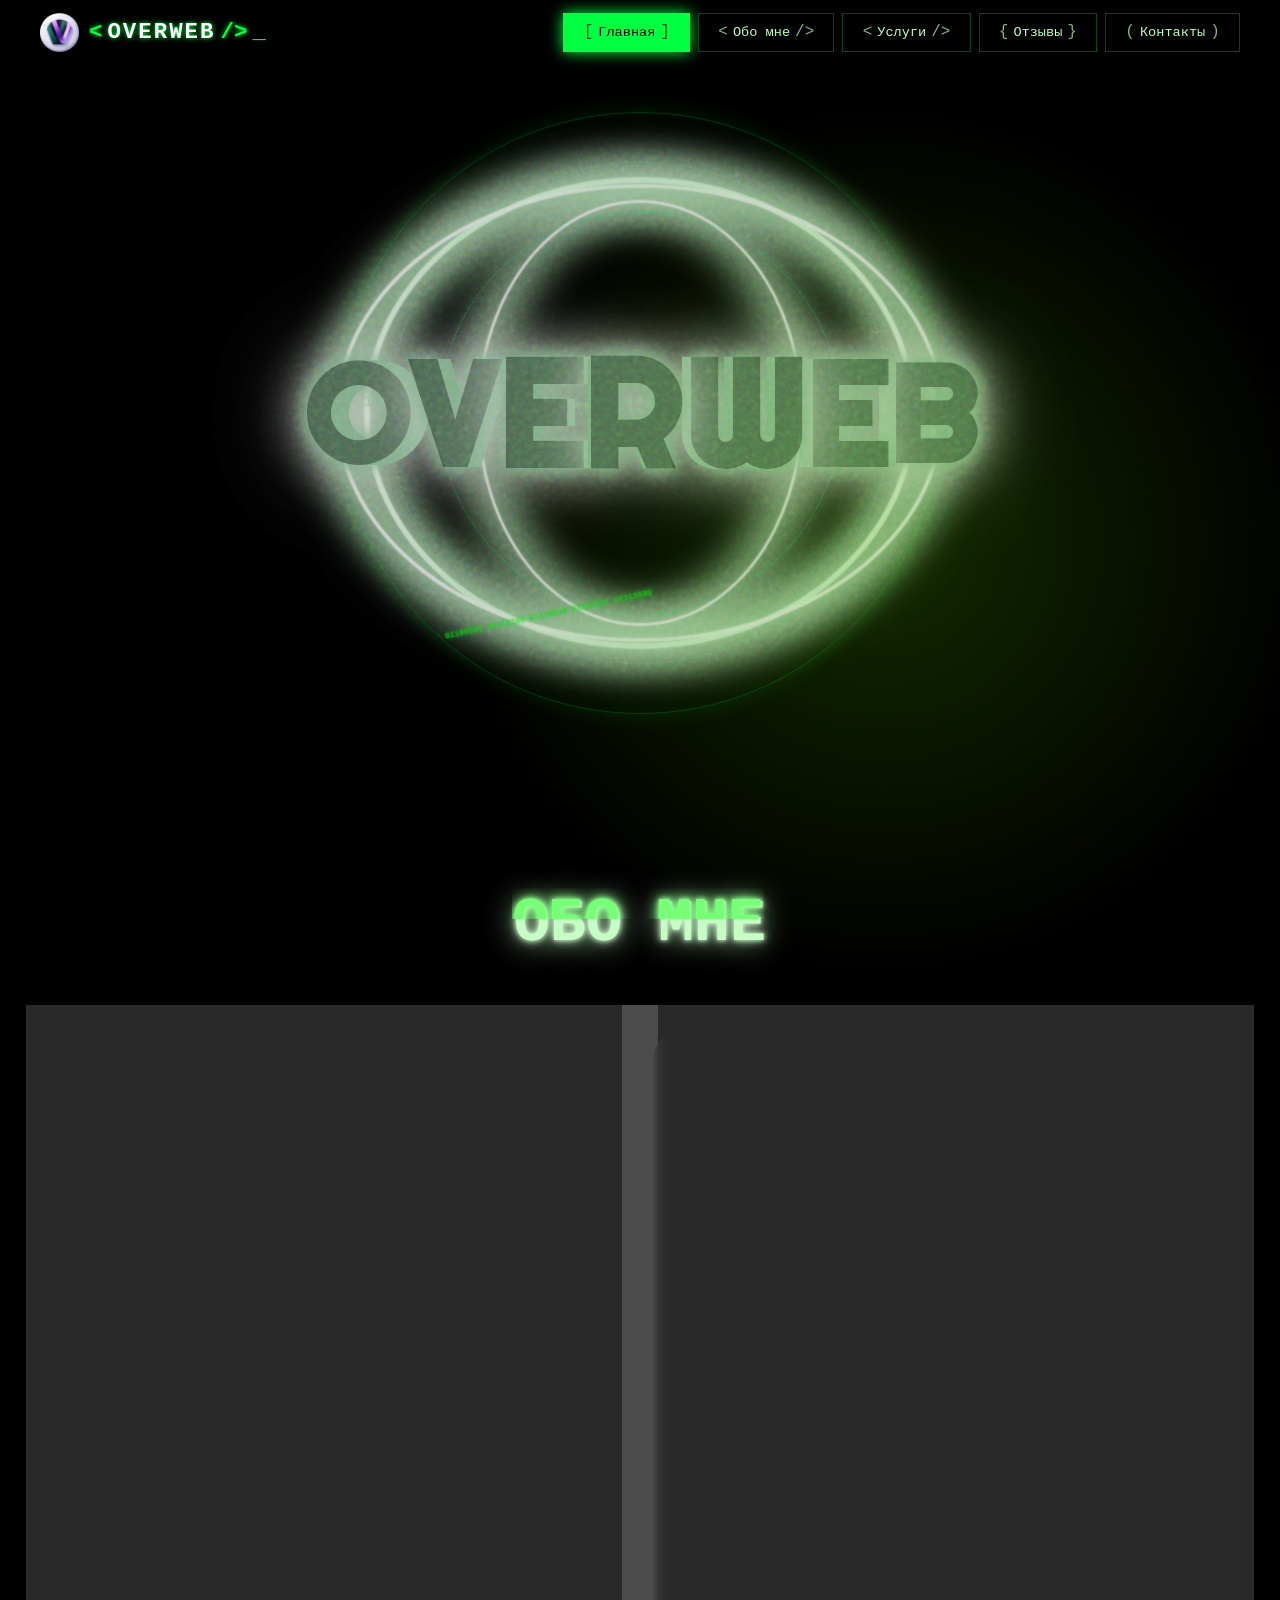
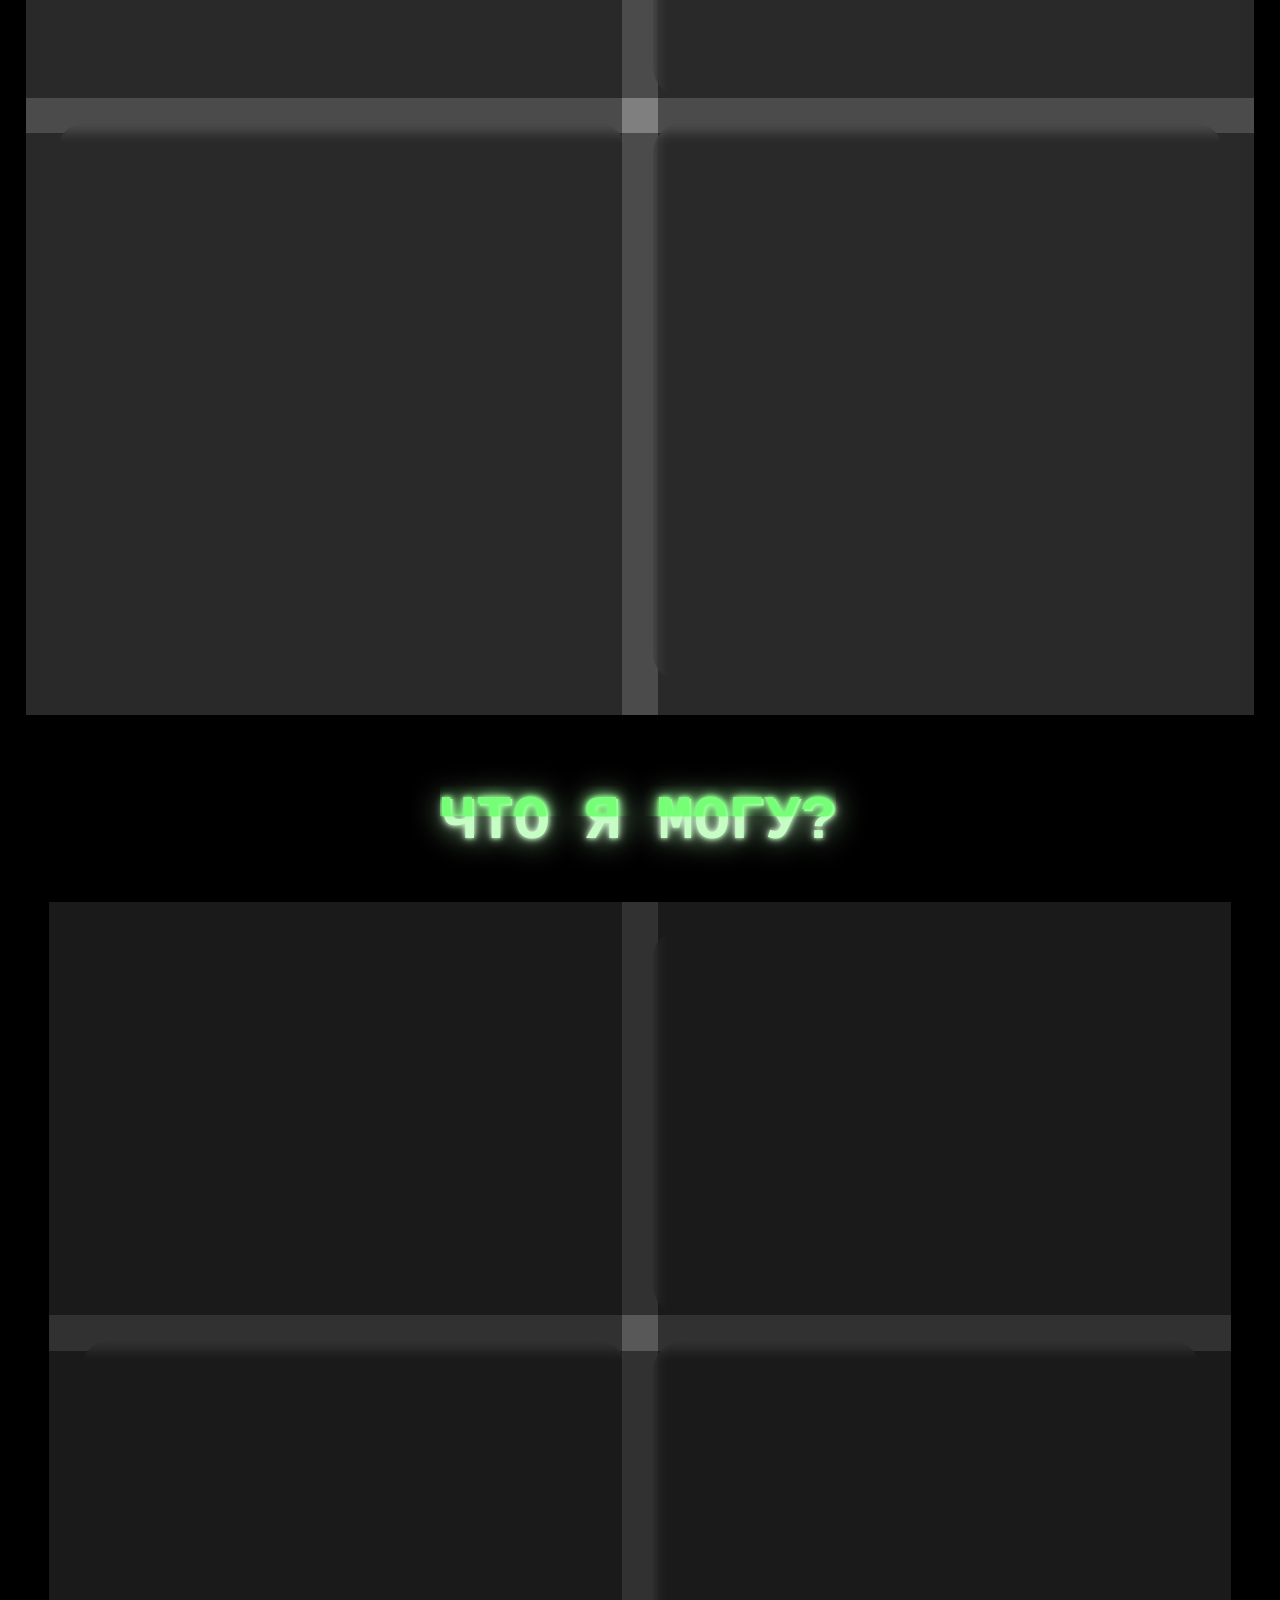
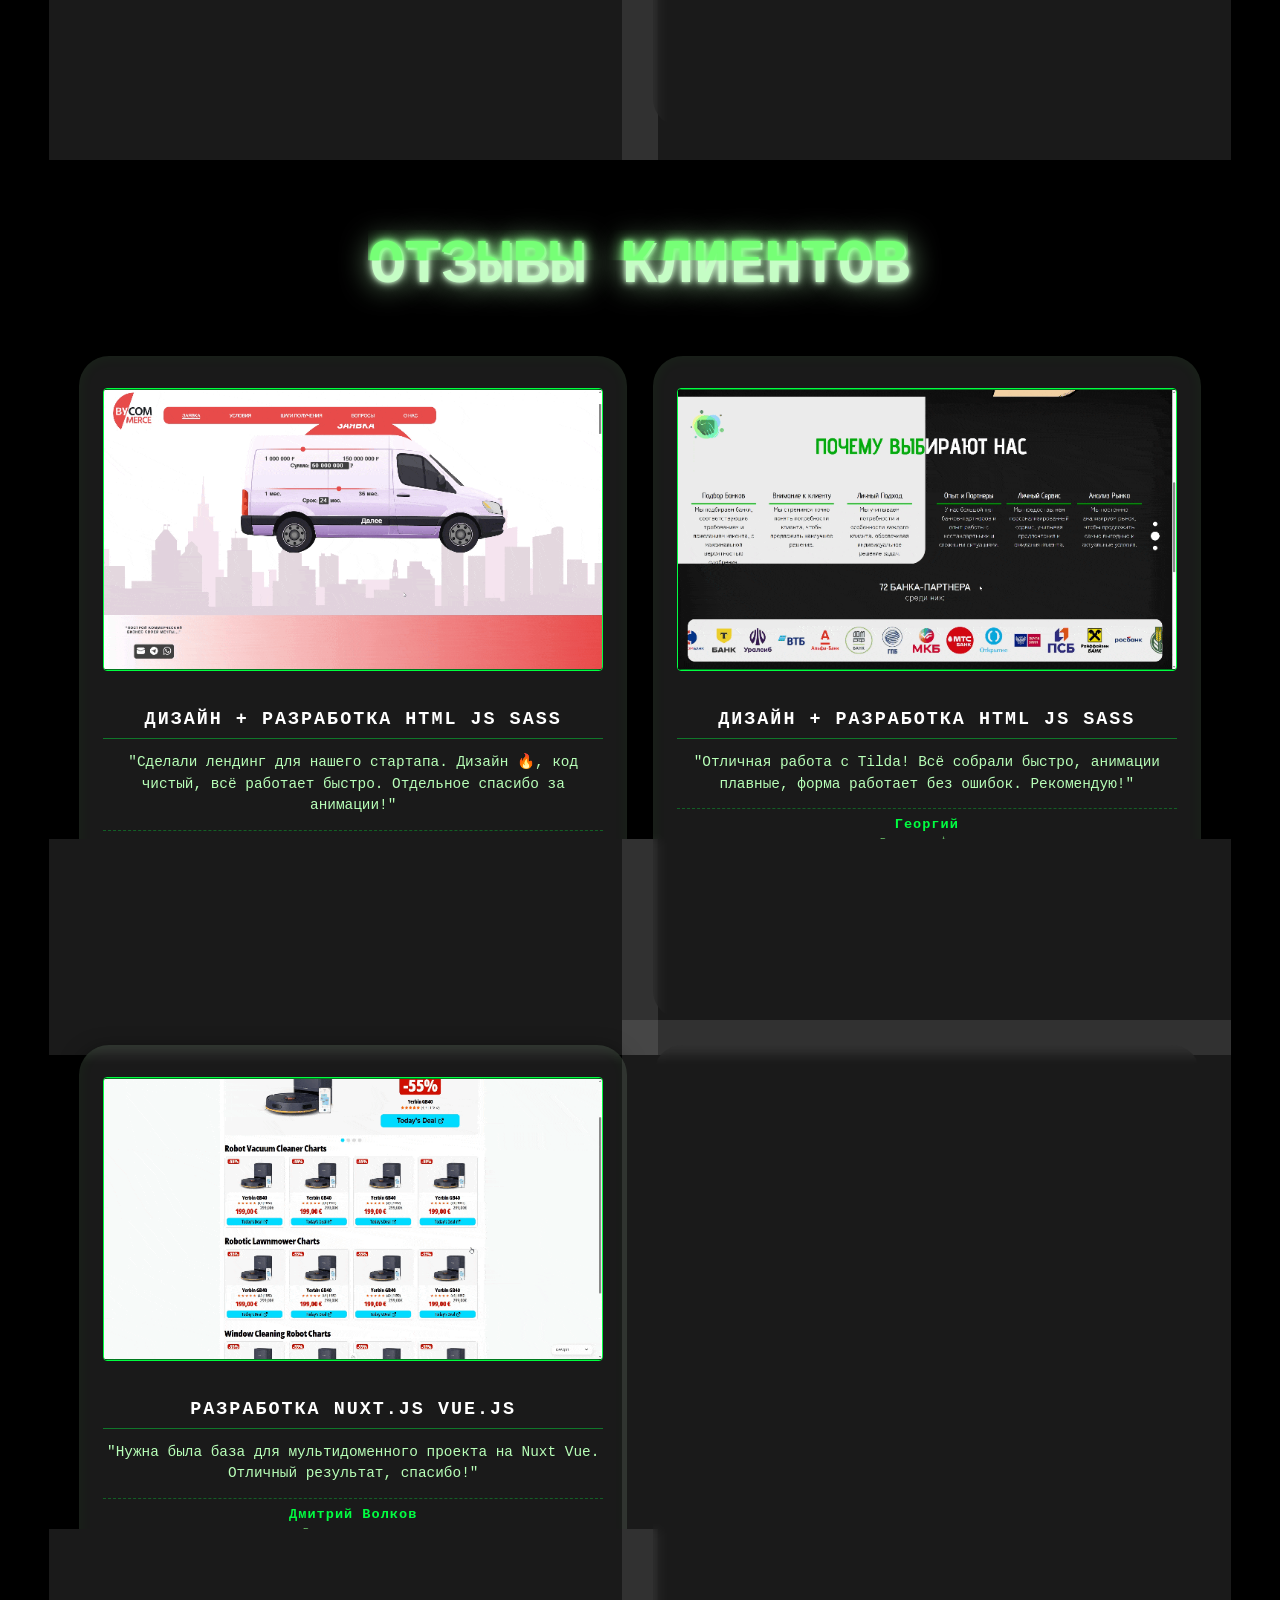
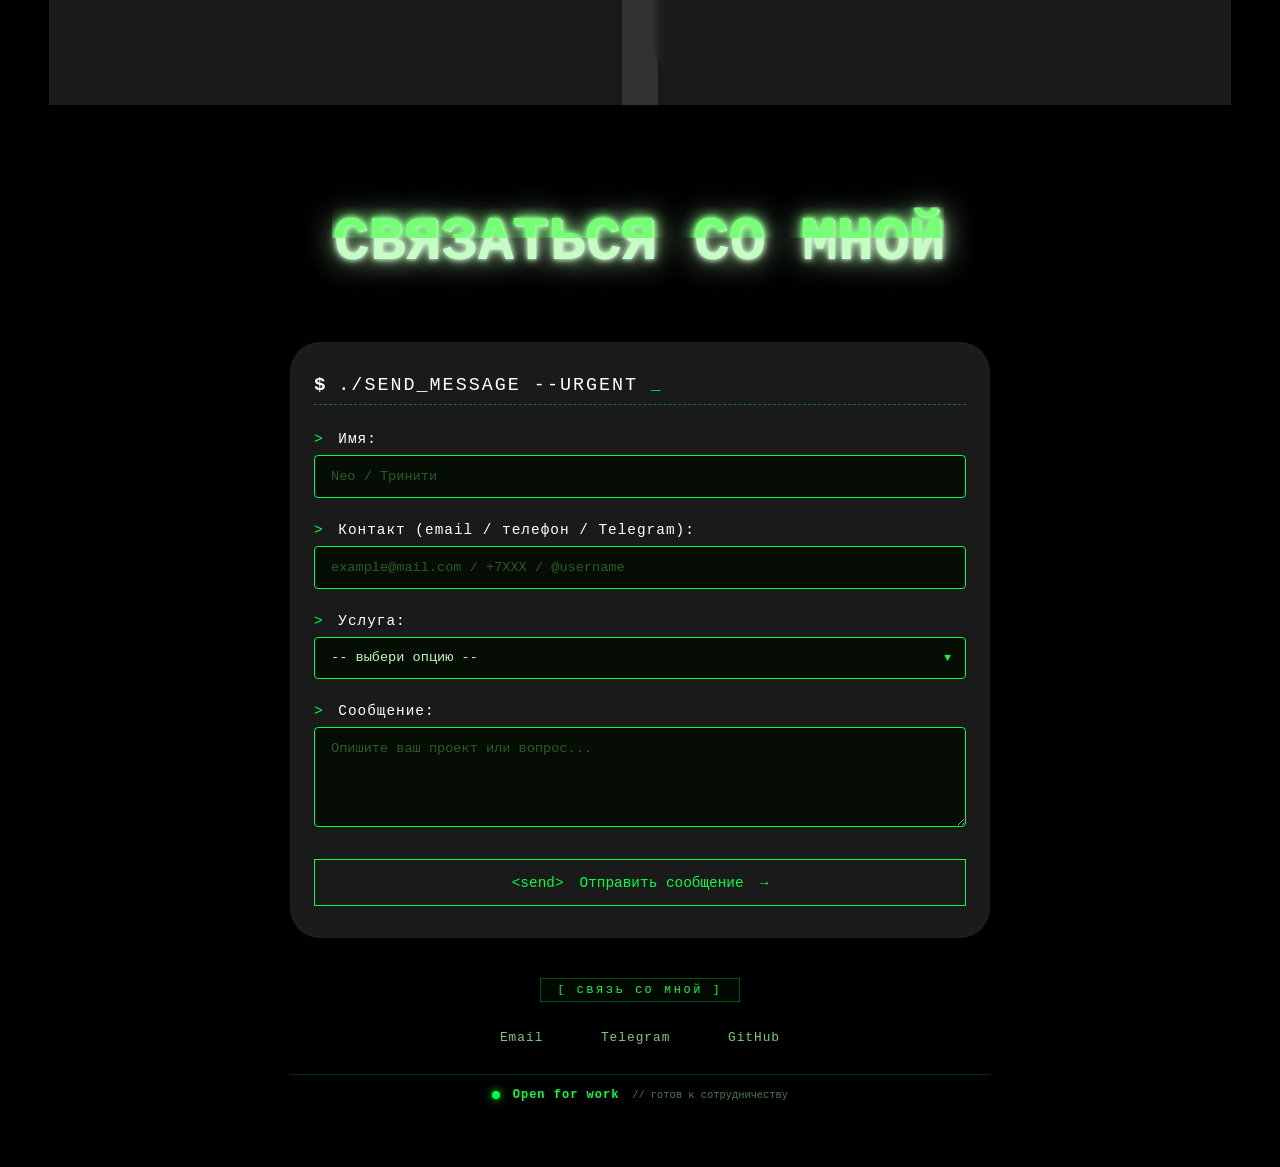
==== commit 623d4ee1: "new commit" ====
--- a/index.html
+++ b/index.html
@@ -20,6 +20,246 @@
         <!-- РОВНО 50 КОЛОНОК, каждая со случайной длиной от 12 до 23 символов -->
         <!-- Все колонки имеют жёстко прописанную структуру, JS только перемещает их -->
         
+        <!-- Колонка 1 (длина 15) -->
+        <div class="column" style="left: 3%;">
+            <span class="char">K</span><span class="char" style="opacity: 0.88">ア</span><span class="char" style="opacity: 0.76">7</span><span class="char" style="opacity: 0.64">f</span><span class="char" style="opacity: 0.52">R</span><span class="char" style="opacity: 0.40">イ</span><span class="char" style="opacity: 0.32">3</span><span class="char" style="opacity: 0.24">x</span><span class="char" style="opacity: 0.20">M</span><span class="char" style="opacity: 0.16">オ</span><span class="char" style="opacity: 0.13">9</span><span class="char" style="opacity: 0.12">q</span><span class="char" style="opacity: 0.12">Y</span><span class="char" style="opacity: 0.12">2</span><span class="char" style="opacity: 0.12">ナ</span>
+        </div>
+        <!-- Колонка 2 (длина 18) -->
+        <div class="column" style="left: 7%;">
+            <span class="char">Z</span><span class="char" style="opacity: 0.90">カ</span><span class="char" style="opacity: 0.80">4</span><span class="char" style="opacity: 0.70">g</span><span class="char" style="opacity: 0.60">A</span><span class="char" style="opacity: 0.52">キ</span><span class="char" style="opacity: 0.44">8</span><span class="char" style="opacity: 0.36">t</span><span class="char" style="opacity: 0.30">N</span><span class="char" style="opacity: 0.24">ク</span><span class="char" style="opacity: 0.20">5</span><span class="char" style="opacity: 0.16">e</span><span class="char" style="opacity: 0.14">B</span><span class="char" style="opacity: 0.12">ケ</span><span class="char" style="opacity: 0.12">1</span><span class="char" style="opacity: 0.12">w</span><span class="char" style="opacity: 0.12">コ</span><span class="char" style="opacity: 0.12">6</span>
+        </div>
+        <!-- Колонка 3 (длина 12) -->
+        <div class="column" style="left: 11%;">
+            <span class="char">Q</span><span class="char" style="opacity: 0.89">サ</span><span class="char" style="opacity: 0.78">2</span><span class="char" style="opacity: 0.67">d</span><span class="char" style="opacity: 0.56">L</span><span class="char" style="opacity: 0.45">シ</span><span class="char" style="opacity: 0.34">9</span><span class="char" style="opacity: 0.23">p</span><span class="char" style="opacity: 0.18">ス</span><span class="char" style="opacity: 0.14">0</span><span class="char" style="opacity: 0.12">セ</span><span class="char" style="opacity: 0.12">v</span>
+        </div>
+        <!-- Колонка 4 (длина 20) -->
+        <div class="column" style="left: 15%;">
+            <span class="char">E</span><span class="char" style="opacity: 0.92">ソ</span><span class="char" style="opacity: 0.84">3</span><span class="char" style="opacity: 0.76">h</span><span class="char" style="opacity: 0.68">X</span><span class="char" style="opacity: 0.60">タ</span><span class="char" style="opacity: 0.52">7</span><span class="char" style="opacity: 0.44">u</span><span class="char" style="opacity: 0.36">C</span><span class="char" style="opacity: 0.30">チ</span><span class="char" style="opacity: 0.24">4</span><span class="char" style="opacity: 0.20">m</span><span class="char" style="opacity: 0.16">W</span><span class="char" style="opacity: 0.14">ツ</span><span class="char" style="opacity: 0.12">6</span><span class="char" style="opacity: 0.12">テ</span><span class="char" style="opacity: 0.12">a</span><span class="char" style="opacity: 0.12">ト</span><span class="char" style="opacity: 0.12">8</span><span class="char" style="opacity: 0.12">ナ</span>
+        </div>
+        <!-- Колонка 5 (длина 14) -->
+        <div class="column" style="left: 19%;">
+            <span class="char">F</span><span class="char" style="opacity: 0.87">ニ</span><span class="char" style="opacity: 0.74">5</span><span class="char" style="opacity: 0.62">j</span><span class="char" style="opacity: 0.50">P</span><span class="char" style="opacity: 0.38">ヌ</span><span class="char" style="opacity: 0.28">1</span><span class="char" style="opacity: 0.20">k</span><span class="char" style="opacity: 0.16">ネ</span><span class="char" style="opacity: 0.13">0</span><span class="char" style="opacity: 0.12">ノ</span><span class="char" style="opacity: 0.12">G</span><span class="char" style="opacity: 0.12">b</span><span class="char" style="opacity: 0.12">アイ</span>
+        </div>
+        <!-- Колонка 6 (длина 22) -->
+        <div class="column" style="left: 23%;">
+            <span class="char">H</span><span class="char" style="opacity: 0.93">ウ</span><span class="char" style="opacity: 0.86">2</span><span class="char" style="opacity: 0.79">c</span><span class="char" style="opacity: 0.72">O</span><span class="char" style="opacity: 0.65">エ</span><span class="char" style="opacity: 0.58">9</span><span class="char" style="opacity: 0.51">s</span><span class="char" style="opacity: 0.44">R</span><span class="char" style="opacity: 0.37">オ</span><span class="char" style="opacity: 0.31">5</span><span class="char" style="opacity: 0.25">l</span><span class="char" style="opacity: 0.20">カ</span><span class="char" style="opacity: 0.16">7</span><span class="char" style="opacity: 0.14">キ</span><span class="char" style="opacity: 0.12">y</span><span class="char" style="opacity: 0.12">ク</span><span class="char" style="opacity: 0.12">3</span><span class="char" style="opacity: 0.12">ケ</span><span class="char" style="opacity: 0.12">コ</span><span class="char" style="opacity: 0.12">サ</span><span class="char" style="opacity: 0.12">シ</span>
+        </div>
+        <!-- Колонка 7 (длина 16) -->
+        <div class="column" style="left: 27%;">
+            <span class="char">J</span><span class="char" style="opacity: 0.91">ス</span><span class="char" style="opacity: 0.82">4</span><span class="char" style="opacity: 0.73">n</span><span class="char" style="opacity: 0.64">K</span><span class="char" style="opacity: 0.55">セ</span><span class="char" style="opacity: 0.46">8</span><span class="char" style="opacity: 0.37">o</span><span class="char" style="opacity: 0.30">ソ</span><span class="char" style="opacity: 0.23">1</span><span class="char" style="opacity: 0.18">タ</span><span class="char" style="opacity: 0.14">q</span><span class="char" style="opacity: 0.12">チ</span><span class="char" style="opacity: 0.12">ツ</span><span class="char" style="opacity: 0.12">テ</span><span class="char" style="opacity: 0.12">ト</span>
+        </div>
+        <!-- Колонка 8 (длина 13) -->
+        <div class="column" style="left: 31%;">
+            <span class="char">U</span><span class="char" style="opacity: 0.88">ナ</span><span class="char" style="opacity: 0.76">6</span><span class="char" style="opacity: 0.64">r</span><span class="char" style="opacity: 0.52">S</span><span class="char" style="opacity: 0.40">ニ</span><span class="char" style="opacity: 0.30">0</span><span class="char" style="opacity: 0.22">ヌ</span><span class="char" style="opacity: 0.16">ネ</span><span class="char" style="opacity: 0.13">ノ</span><span class="char" style="opacity: 0.12">A</span><span class="char" style="opacity: 0.12">t</span><span class="char" style="opacity: 0.12">B</span>
+        </div>
+        <!-- Колонка 9 (длина 19) -->
+        <div class="column" style="left: 35%;">
+            <span class="char">M</span><span class="char" style="opacity: 0.94">イ</span><span class="char" style="opacity: 0.88">7</span><span class="char" style="opacity: 0.82">f</span><span class="char" style="opacity: 0.76">V</span><span class="char" style="opacity: 0.70">ウ</span><span class="char" style="opacity: 0.64">2</span><span class="char" style="opacity: 0.58">g</span><span class="char" style="opacity: 0.52">W</span><span class="char" style="opacity: 0.46">エ</span><span class="char" style="opacity: 0.40">9</span><span class="char" style="opacity: 0.34">z</span><span class="char" style="opacity: 0.28">Y</span><span class="char" style="opacity: 0.22">オ</span><span class="char" style="opacity: 0.18">3</span><span class="char" style="opacity: 0.14">カ</span><span class="char" style="opacity: 0.12">キ</span><span class="char" style="opacity: 0.12">ク</span><span class="char" style="opacity: 0.12">5</span>
+        </div>
+        <!-- Колонка 10 (длина 21) -->
+        <div class="column" style="left: 39%;">
+            <span class="char">T</span><span class="char" style="opacity: 0.95">ケ</span><span class="char" style="opacity: 0.90">1</span><span class="char" style="opacity: 0.85">h</span><span class="char" style="opacity: 0.80">D</span><span class="char" style="opacity: 0.75">コ</span><span class="char" style="opacity: 0.70">4</span><span class="char" style="opacity: 0.65">i</span><span class="char" style="opacity: 0.60">サ</span><span class="char" style="opacity: 0.55">0</span><span class="char" style="opacity: 0.50">シ</span><span class="char" style="opacity: 0.45">ス</span><span class="char" style="opacity: 0.40">6</span><span class="char" style="opacity: 0.35">j</span><span class="char" style="opacity: 0.30">セ</span><span class="char" style="opacity: 0.25">ソ</span><span class="char" style="opacity: 0.20">8</span><span class="char" style="opacity: 0.16">タ</span><span class="char" style="opacity: 0.13">チ</span><span class="char" style="opacity: 0.12">ツ</span><span class="char" style="opacity: 0.12">テ</span>
+        </div>
+        <!-- Колонка 11 (длина 17) -->
+        <div class="column" style="left: 43%;">
+            <span class="char">L</span><span class="char" style="opacity: 0.92">ト</span><span class="char" style="opacity: 0.84">2</span><span class="char" style="opacity: 0.76">k</span><span class="char" style="opacity: 0.68">ナ</span><span class="char" style="opacity: 0.60">7</span><span class="char" style="opacity: 0.52">ニ</span><span class="char" style="opacity: 0.44">ヌ</span><span class="char" style="opacity: 0.36">5</span><span class="char" style="opacity: 0.30">ネ</span><span class="char" style="opacity: 0.24">ノ</span><span class="char" style="opacity: 0.20">3</span><span class="char" style="opacity: 0.16">ア</span><span class="char" style="opacity: 0.14">イ</span><span class="char" style="opacity: 0.12">ウ</span><span class="char" style="opacity: 0.12">エ</span><span class="char" style="opacity: 0.12">オ</span>
+        </div>
+        <!-- Колонка 12 (длина 14) -->
+        <div class="column" style="left: 47%;">
+            <span class="char">X</span><span class="char" style="opacity: 0.89">カ</span><span class="char" style="opacity: 0.78">9</span><span class="char" style="opacity: 0.67">p</span><span class="char" style="opacity: 0.56">F</span><span class="char" style="opacity: 0.45">キ</span><span class="char" style="opacity: 0.34">4</span><span class="char" style="opacity: 0.23">q</span><span class="char" style="opacity: 0.18">ク</span><span class="char" style="opacity: 0.14">ケ</span><span class="char" style="opacity: 0.12">0</span><span class="char" style="opacity: 0.12">コ</span><span class="char" style="opacity: 0.12">サ</span><span class="char" style="opacity: 0.12">シ</span>
+        </div>
+        <!-- Колонка 13 (длина 20) -->
+        <div class="column" style="left: 51%;">
+            <span class="char">W</span><span class="char" style="opacity: 0.93">ス</span><span class="char" style="opacity: 0.86">1</span><span class="char" style="opacity: 0.79">v</span><span class="char" style="opacity: 0.72">セ</span><span class="char" style="opacity: 0.65">ソ</span><span class="char" style="opacity: 0.58">6</span><span class="char" style="opacity: 0.51">タ</span><span class="char" style="opacity: 0.44">チ</span><span class="char" style="opacity: 0.37">8</span><span class="char" style="opacity: 0.31">ツ</span><span class="char" style="opacity: 0.25">テ</span><span class="char" style="opacity: 0.20">ト</span><span class="char" style="opacity: 0.16">2</span><span class="char" style="opacity: 0.14">ナ</span><span class="char" style="opacity: 0.12">ニ</span><span class="char" style="opacity: 0.12">ヌ</span><span class="char" style="opacity: 0.12">ネ</span><span class="char" style="opacity: 0.12">ノ</span><span class="char" style="opacity: 0.12">ア</span>
+        </div>
+        <!-- Колонка 14 (длина 15) -->
+        <div class="column" style="left: 55%;">
+            <span class="char">Y</span><span class="char" style="opacity: 0.90">イ</span><span class="char" style="opacity: 0.80">3</span><span class="char" style="opacity: 0.70">c</span><span class="char" style="opacity: 0.60">ウ</span><span class="char" style="opacity: 0.50">エ</span><span class="char" style="opacity: 0.40">7</span><span class="char" style="opacity: 0.32">オ</span><span class="char" style="opacity: 0.24">カ</span><span class="char" style="opacity: 0.18">キ</span><span class="char" style="opacity: 0.14">5</span><span class="char" style="opacity: 0.12">ク</span><span class="char" style="opacity: 0.12">ケ</span><span class="char" style="opacity: 0.12">コ</span><span class="char" style="opacity: 0.12">サ</span>
+        </div>
+        <!-- Колонка 15 (длина 22) -->
+        <div class="column" style="left: 59%;">
+            <span class="char">R</span><span class="char" style="opacity: 0.94">シ</span><span class="char" style="opacity: 0.88">0</span><span class="char" style="opacity: 0.82">s</span><span class="char" style="opacity: 0.76">ス</span><span class="char" style="opacity: 0.70">セ</span><span class="char" style="opacity: 0.64">9</span><span class="char" style="opacity: 0.58">ソ</span><span class="char" style="opacity: 0.52">タ</span><span class="char" style="opacity: 0.46">4</span><span class="char" style="opacity: 0.40">チ</span><span class="char" style="opacity: 0.34">ツ</span><span class="char" style="opacity: 0.28">テ</span><span class="char" style="opacity: 0.22">ト</span><span class="char" style="opacity: 0.18">ナ</span><span class="char" style="opacity: 0.14">2</span><span class="char" style="opacity: 0.12">ニ</span><span class="char" style="opacity: 0.12">ヌ</span><span class="char" style="opacity: 0.12">ネ</span><span class="char" style="opacity: 0.12">ノ</span><span class="char" style="opacity: 0.12">イ</span><span class="char" style="opacity: 0.12">ウ</span>
+        </div>
+        <!-- Колонка 16 (длина 13) -->
+        <div class="column" style="left: 63%;">
+            <span class="char">N</span><span class="char" style="opacity: 0.88">エ</span><span class="char" style="opacity: 0.76">8</span><span class="char" style="opacity: 0.64">l</span><span class="char" style="opacity: 0.52">オ</span><span class="char" style="opacity: 0.40">カ</span><span class="char" style="opacity: 0.30">1</span><span class="char" style="opacity: 0.22">キ</span><span class="char" style="opacity: 0.16">ク</span><span class="char" style="opacity: 0.13">ケ</span><span class="char" style="opacity: 0.12">6</span><span class="char" style="opacity: 0.12">コ</span><span class="char" style="opacity: 0.12">サ</span>
+        </div>
+        <!-- Колонка 17 (длина 18) -->
+        <div class="column" style="left: 67%;">
+            <span class="char">B</span><span class="char" style="opacity: 0.92">シ</span><span class="char" style="opacity: 0.84">4</span><span class="char" style="opacity: 0.76">m</span><span class="char" style="opacity: 0.68">ス</span><span class="char" style="opacity: 0.60">セ</span><span class="char" style="opacity: 0.52">7</span><span class="char" style="opacity: 0.44">x</span><span class="char" style="opacity: 0.36">ソ</span><span class="char" style="opacity: 0.30">タ</span><span class="char" style="opacity: 0.24">チ</span><span class="char" style="opacity: 0.20">0</span><span class="char" style="opacity: 0.16">ツ</span><span class="char" style="opacity: 0.14">テ</span><span class="char" style="opacity: 0.12">ト</span><span class="char" style="opacity: 0.12">ナ</span><span class="char" style="opacity: 0.12">2</span><span class="char" style="opacity: 0.12">ニ</span>
+        </div>
+        <!-- Колонка 18 (длина 23) -->
+        <div class="column" style="left: 71%;">
+            <span class="char">I</span><span class="char" style="opacity: 0.95">ヌ</span><span class="char" style="opacity: 0.90">5</span><span class="char" style="opacity: 0.85">n</span><span class="char" style="opacity: 0.80">ネ</span><span class="char" style="opacity: 0.75">ノ</span><span class="char" style="opacity: 0.70">ア</span><span class="char" style="opacity: 0.65">3</span><span class="char" style="opacity: 0.60">イ</span><span class="char" style="opacity: 0.55">ウ</span><span class="char" style="opacity: 0.50">エ</span><span class="char" style="opacity: 0.45">オ</span><span class="char" style="opacity: 0.40">8</span><span class="char" style="opacity: 0.35">カ</span><span class="char" style="opacity: 0.30">キ</span><span class="char" style="opacity: 0.25">ク</span><span class="char" style="opacity: 0.20">ケ</span><span class="char" style="opacity: 0.16">コ</span><span class="char" style="opacity: 0.13">サ</span><span class="char" style="opacity: 0.12">1</span><span class="char" style="opacity: 0.12">シ</span><span class="char" style="opacity: 0.12">ス</span><span class="char" style="opacity: 0.12">セ</span>
+        </div>
+        <!-- Колонка 19 (длина 16) -->
+        <div class="column" style="left: 75%;">
+            <span class="char">O</span><span class="char" style="opacity: 0.91">ソ</span><span class="char" style="opacity: 0.82">6</span><span class="char" style="opacity: 0.73">y</span><span class="char" style="opacity: 0.64">タ</span><span class="char" style="opacity: 0.55">チ</span><span class="char" style="opacity: 0.46">9</span><span class="char" style="opacity: 0.37">ツ</span><span class="char" style="opacity: 0.30">テ</span><span class="char" style="opacity: 0.23">0</span><span class="char" style="opacity: 0.18">ト</span><span class="char" style="opacity: 0.14">ナ</span><span class="char" style="opacity: 0.12">ニ</span><span class="char" style="opacity: 0.12">ヌ</span><span class="char" style="opacity: 0.12">ネ</span><span class="char" style="opacity: 0.12">7</span>
+        </div>
+        <!-- Колонка 20 (длина 12) -->
+        <div class="column" style="left: 79%;">
+            <span class="char">C</span><span class="char" style="opacity: 0.89">ノ</span><span class="char" style="opacity: 0.78">2</span><span class="char" style="opacity: 0.67">e</span><span class="char" style="opacity: 0.56">ア</span><span class="char" style="opacity: 0.45">イ</span><span class="char" style="opacity: 0.34">4</span><span class="char" style="opacity: 0.23">ウ</span><span class="char" style="opacity: 0.18">エ</span><span class="char" style="opacity: 0.14">オ</span><span class="char" style="opacity: 0.12">1</span><span class="char" style="opacity: 0.12">カ</span>
+        </div>
+        <!-- Колонка 1 (длина 15) -->
+        <div class="column" style="left: 3%;">
+            <span class="char">K</span><span class="char" style="opacity: 0.88">ア</span><span class="char" style="opacity: 0.76">7</span><span class="char" style="opacity: 0.64">f</span><span class="char" style="opacity: 0.52">R</span><span class="char" style="opacity: 0.40">イ</span><span class="char" style="opacity: 0.32">3</span><span class="char" style="opacity: 0.24">x</span><span class="char" style="opacity: 0.20">M</span><span class="char" style="opacity: 0.16">オ</span><span class="char" style="opacity: 0.13">9</span><span class="char" style="opacity: 0.12">q</span><span class="char" style="opacity: 0.12">Y</span><span class="char" style="opacity: 0.12">2</span><span class="char" style="opacity: 0.12">ナ</span>
+        </div>
+        <!-- Колонка 2 (длина 18) -->
+        <div class="column" style="left: 7%;">
+            <span class="char">Z</span><span class="char" style="opacity: 0.90">カ</span><span class="char" style="opacity: 0.80">4</span><span class="char" style="opacity: 0.70">g</span><span class="char" style="opacity: 0.60">A</span><span class="char" style="opacity: 0.52">キ</span><span class="char" style="opacity: 0.44">8</span><span class="char" style="opacity: 0.36">t</span><span class="char" style="opacity: 0.30">N</span><span class="char" style="opacity: 0.24">ク</span><span class="char" style="opacity: 0.20">5</span><span class="char" style="opacity: 0.16">e</span><span class="char" style="opacity: 0.14">B</span><span class="char" style="opacity: 0.12">ケ</span><span class="char" style="opacity: 0.12">1</span><span class="char" style="opacity: 0.12">w</span><span class="char" style="opacity: 0.12">コ</span><span class="char" style="opacity: 0.12">6</span>
+        </div>
+        <!-- Колонка 3 (длина 12) -->
+        <div class="column" style="left: 11%;">
+            <span class="char">Q</span><span class="char" style="opacity: 0.89">サ</span><span class="char" style="opacity: 0.78">2</span><span class="char" style="opacity: 0.67">d</span><span class="char" style="opacity: 0.56">L</span><span class="char" style="opacity: 0.45">シ</span><span class="char" style="opacity: 0.34">9</span><span class="char" style="opacity: 0.23">p</span><span class="char" style="opacity: 0.18">ス</span><span class="char" style="opacity: 0.14">0</span><span class="char" style="opacity: 0.12">セ</span><span class="char" style="opacity: 0.12">v</span>
+        </div>
+        <!-- Колонка 4 (длина 20) -->
+        <div class="column" style="left: 15%;">
+            <span class="char">E</span><span class="char" style="opacity: 0.92">ソ</span><span class="char" style="opacity: 0.84">3</span><span class="char" style="opacity: 0.76">h</span><span class="char" style="opacity: 0.68">X</span><span class="char" style="opacity: 0.60">タ</span><span class="char" style="opacity: 0.52">7</span><span class="char" style="opacity: 0.44">u</span><span class="char" style="opacity: 0.36">C</span><span class="char" style="opacity: 0.30">チ</span><span class="char" style="opacity: 0.24">4</span><span class="char" style="opacity: 0.20">m</span><span class="char" style="opacity: 0.16">W</span><span class="char" style="opacity: 0.14">ツ</span><span class="char" style="opacity: 0.12">6</span><span class="char" style="opacity: 0.12">テ</span><span class="char" style="opacity: 0.12">a</span><span class="char" style="opacity: 0.12">ト</span><span class="char" style="opacity: 0.12">8</span><span class="char" style="opacity: 0.12">ナ</span>
+        </div>
+        <!-- Колонка 5 (длина 14) -->
+        <div class="column" style="left: 19%;">
+            <span class="char">F</span><span class="char" style="opacity: 0.87">ニ</span><span class="char" style="opacity: 0.74">5</span><span class="char" style="opacity: 0.62">j</span><span class="char" style="opacity: 0.50">P</span><span class="char" style="opacity: 0.38">ヌ</span><span class="char" style="opacity: 0.28">1</span><span class="char" style="opacity: 0.20">k</span><span class="char" style="opacity: 0.16">ネ</span><span class="char" style="opacity: 0.13">0</span><span class="char" style="opacity: 0.12">ノ</span><span class="char" style="opacity: 0.12">G</span><span class="char" style="opacity: 0.12">b</span><span class="char" style="opacity: 0.12">アイ</span>
+        </div>
+        <!-- Колонка 6 (длина 22) -->
+        <div class="column" style="left: 23%;">
+            <span class="char">H</span><span class="char" style="opacity: 0.93">ウ</span><span class="char" style="opacity: 0.86">2</span><span class="char" style="opacity: 0.79">c</span><span class="char" style="opacity: 0.72">O</span><span class="char" style="opacity: 0.65">エ</span><span class="char" style="opacity: 0.58">9</span><span class="char" style="opacity: 0.51">s</span><span class="char" style="opacity: 0.44">R</span><span class="char" style="opacity: 0.37">オ</span><span class="char" style="opacity: 0.31">5</span><span class="char" style="opacity: 0.25">l</span><span class="char" style="opacity: 0.20">カ</span><span class="char" style="opacity: 0.16">7</span><span class="char" style="opacity: 0.14">キ</span><span class="char" style="opacity: 0.12">y</span><span class="char" style="opacity: 0.12">ク</span><span class="char" style="opacity: 0.12">3</span><span class="char" style="opacity: 0.12">ケ</span><span class="char" style="opacity: 0.12">コ</span><span class="char" style="opacity: 0.12">サ</span><span class="char" style="opacity: 0.12">シ</span>
+        </div>
+        <!-- Колонка 7 (длина 16) -->
+        <div class="column" style="left: 27%;">
+            <span class="char">J</span><span class="char" style="opacity: 0.91">ス</span><span class="char" style="opacity: 0.82">4</span><span class="char" style="opacity: 0.73">n</span><span class="char" style="opacity: 0.64">K</span><span class="char" style="opacity: 0.55">セ</span><span class="char" style="opacity: 0.46">8</span><span class="char" style="opacity: 0.37">o</span><span class="char" style="opacity: 0.30">ソ</span><span class="char" style="opacity: 0.23">1</span><span class="char" style="opacity: 0.18">タ</span><span class="char" style="opacity: 0.14">q</span><span class="char" style="opacity: 0.12">チ</span><span class="char" style="opacity: 0.12">ツ</span><span class="char" style="opacity: 0.12">テ</span><span class="char" style="opacity: 0.12">ト</span>
+        </div>
+        <!-- Колонка 8 (длина 13) -->
+        <div class="column" style="left: 31%;">
+            <span class="char">U</span><span class="char" style="opacity: 0.88">ナ</span><span class="char" style="opacity: 0.76">6</span><span class="char" style="opacity: 0.64">r</span><span class="char" style="opacity: 0.52">S</span><span class="char" style="opacity: 0.40">ニ</span><span class="char" style="opacity: 0.30">0</span><span class="char" style="opacity: 0.22">ヌ</span><span class="char" style="opacity: 0.16">ネ</span><span class="char" style="opacity: 0.13">ノ</span><span class="char" style="opacity: 0.12">A</span><span class="char" style="opacity: 0.12">t</span><span class="char" style="opacity: 0.12">B</span>
+        </div>
+        <!-- Колонка 9 (длина 19) -->
+        <div class="column" style="left: 35%;">
+            <span class="char">M</span><span class="char" style="opacity: 0.94">イ</span><span class="char" style="opacity: 0.88">7</span><span class="char" style="opacity: 0.82">f</span><span class="char" style="opacity: 0.76">V</span><span class="char" style="opacity: 0.70">ウ</span><span class="char" style="opacity: 0.64">2</span><span class="char" style="opacity: 0.58">g</span><span class="char" style="opacity: 0.52">W</span><span class="char" style="opacity: 0.46">エ</span><span class="char" style="opacity: 0.40">9</span><span class="char" style="opacity: 0.34">z</span><span class="char" style="opacity: 0.28">Y</span><span class="char" style="opacity: 0.22">オ</span><span class="char" style="opacity: 0.18">3</span><span class="char" style="opacity: 0.14">カ</span><span class="char" style="opacity: 0.12">キ</span><span class="char" style="opacity: 0.12">ク</span><span class="char" style="opacity: 0.12">5</span>
+        </div>
+        <!-- Колонка 10 (длина 21) -->
+        <div class="column" style="left: 39%;">
+            <span class="char">T</span><span class="char" style="opacity: 0.95">ケ</span><span class="char" style="opacity: 0.90">1</span><span class="char" style="opacity: 0.85">h</span><span class="char" style="opacity: 0.80">D</span><span class="char" style="opacity: 0.75">コ</span><span class="char" style="opacity: 0.70">4</span><span class="char" style="opacity: 0.65">i</span><span class="char" style="opacity: 0.60">サ</span><span class="char" style="opacity: 0.55">0</span><span class="char" style="opacity: 0.50">シ</span><span class="char" style="opacity: 0.45">ス</span><span class="char" style="opacity: 0.40">6</span><span class="char" style="opacity: 0.35">j</span><span class="char" style="opacity: 0.30">セ</span><span class="char" style="opacity: 0.25">ソ</span><span class="char" style="opacity: 0.20">8</span><span class="char" style="opacity: 0.16">タ</span><span class="char" style="opacity: 0.13">チ</span><span class="char" style="opacity: 0.12">ツ</span><span class="char" style="opacity: 0.12">テ</span>
+        </div>
+        <!-- Колонка 11 (длина 17) -->
+        <div class="column" style="left: 43%;">
+            <span class="char">L</span><span class="char" style="opacity: 0.92">ト</span><span class="char" style="opacity: 0.84">2</span><span class="char" style="opacity: 0.76">k</span><span class="char" style="opacity: 0.68">ナ</span><span class="char" style="opacity: 0.60">7</span><span class="char" style="opacity: 0.52">ニ</span><span class="char" style="opacity: 0.44">ヌ</span><span class="char" style="opacity: 0.36">5</span><span class="char" style="opacity: 0.30">ネ</span><span class="char" style="opacity: 0.24">ノ</span><span class="char" style="opacity: 0.20">3</span><span class="char" style="opacity: 0.16">ア</span><span class="char" style="opacity: 0.14">イ</span><span class="char" style="opacity: 0.12">ウ</span><span class="char" style="opacity: 0.12">エ</span><span class="char" style="opacity: 0.12">オ</span>
+        </div>
+        <!-- Колонка 12 (длина 14) -->
+        <div class="column" style="left: 47%;">
+            <span class="char">X</span><span class="char" style="opacity: 0.89">カ</span><span class="char" style="opacity: 0.78">9</span><span class="char" style="opacity: 0.67">p</span><span class="char" style="opacity: 0.56">F</span><span class="char" style="opacity: 0.45">キ</span><span class="char" style="opacity: 0.34">4</span><span class="char" style="opacity: 0.23">q</span><span class="char" style="opacity: 0.18">ク</span><span class="char" style="opacity: 0.14">ケ</span><span class="char" style="opacity: 0.12">0</span><span class="char" style="opacity: 0.12">コ</span><span class="char" style="opacity: 0.12">サ</span><span class="char" style="opacity: 0.12">シ</span>
+        </div>
+        <!-- Колонка 13 (длина 20) -->
+        <div class="column" style="left: 51%;">
+            <span class="char">W</span><span class="char" style="opacity: 0.93">ス</span><span class="char" style="opacity: 0.86">1</span><span class="char" style="opacity: 0.79">v</span><span class="char" style="opacity: 0.72">セ</span><span class="char" style="opacity: 0.65">ソ</span><span class="char" style="opacity: 0.58">6</span><span class="char" style="opacity: 0.51">タ</span><span class="char" style="opacity: 0.44">チ</span><span class="char" style="opacity: 0.37">8</span><span class="char" style="opacity: 0.31">ツ</span><span class="char" style="opacity: 0.25">テ</span><span class="char" style="opacity: 0.20">ト</span><span class="char" style="opacity: 0.16">2</span><span class="char" style="opacity: 0.14">ナ</span><span class="char" style="opacity: 0.12">ニ</span><span class="char" style="opacity: 0.12">ヌ</span><span class="char" style="opacity: 0.12">ネ</span><span class="char" style="opacity: 0.12">ノ</span><span class="char" style="opacity: 0.12">ア</span>
+        </div>
+        <!-- Колонка 14 (длина 15) -->
+        <div class="column" style="left: 55%;">
+            <span class="char">Y</span><span class="char" style="opacity: 0.90">イ</span><span class="char" style="opacity: 0.80">3</span><span class="char" style="opacity: 0.70">c</span><span class="char" style="opacity: 0.60">ウ</span><span class="char" style="opacity: 0.50">エ</span><span class="char" style="opacity: 0.40">7</span><span class="char" style="opacity: 0.32">オ</span><span class="char" style="opacity: 0.24">カ</span><span class="char" style="opacity: 0.18">キ</span><span class="char" style="opacity: 0.14">5</span><span class="char" style="opacity: 0.12">ク</span><span class="char" style="opacity: 0.12">ケ</span><span class="char" style="opacity: 0.12">コ</span><span class="char" style="opacity: 0.12">サ</span>
+        </div>
+        <!-- Колонка 15 (длина 22) -->
+        <div class="column" style="left: 59%;">
+            <span class="char">R</span><span class="char" style="opacity: 0.94">シ</span><span class="char" style="opacity: 0.88">0</span><span class="char" style="opacity: 0.82">s</span><span class="char" style="opacity: 0.76">ス</span><span class="char" style="opacity: 0.70">セ</span><span class="char" style="opacity: 0.64">9</span><span class="char" style="opacity: 0.58">ソ</span><span class="char" style="opacity: 0.52">タ</span><span class="char" style="opacity: 0.46">4</span><span class="char" style="opacity: 0.40">チ</span><span class="char" style="opacity: 0.34">ツ</span><span class="char" style="opacity: 0.28">テ</span><span class="char" style="opacity: 0.22">ト</span><span class="char" style="opacity: 0.18">ナ</span><span class="char" style="opacity: 0.14">2</span><span class="char" style="opacity: 0.12">ニ</span><span class="char" style="opacity: 0.12">ヌ</span><span class="char" style="opacity: 0.12">ネ</span><span class="char" style="opacity: 0.12">ノ</span><span class="char" style="opacity: 0.12">イ</span><span class="char" style="opacity: 0.12">ウ</span>
+        </div>
+        <!-- Колонка 16 (длина 13) -->
+        <div class="column" style="left: 63%;">
+            <span class="char">N</span><span class="char" style="opacity: 0.88">エ</span><span class="char" style="opacity: 0.76">8</span><span class="char" style="opacity: 0.64">l</span><span class="char" style="opacity: 0.52">オ</span><span class="char" style="opacity: 0.40">カ</span><span class="char" style="opacity: 0.30">1</span><span class="char" style="opacity: 0.22">キ</span><span class="char" style="opacity: 0.16">ク</span><span class="char" style="opacity: 0.13">ケ</span><span class="char" style="opacity: 0.12">6</span><span class="char" style="opacity: 0.12">コ</span><span class="char" style="opacity: 0.12">サ</span>
+        </div>
+        <!-- Колонка 17 (длина 18) -->
+        <div class="column" style="left: 67%;">
+            <span class="char">B</span><span class="char" style="opacity: 0.92">シ</span><span class="char" style="opacity: 0.84">4</span><span class="char" style="opacity: 0.76">m</span><span class="char" style="opacity: 0.68">ス</span><span class="char" style="opacity: 0.60">セ</span><span class="char" style="opacity: 0.52">7</span><span class="char" style="opacity: 0.44">x</span><span class="char" style="opacity: 0.36">ソ</span><span class="char" style="opacity: 0.30">タ</span><span class="char" style="opacity: 0.24">チ</span><span class="char" style="opacity: 0.20">0</span><span class="char" style="opacity: 0.16">ツ</span><span class="char" style="opacity: 0.14">テ</span><span class="char" style="opacity: 0.12">ト</span><span class="char" style="opacity: 0.12">ナ</span><span class="char" style="opacity: 0.12">2</span><span class="char" style="opacity: 0.12">ニ</span>
+        </div>
+        <!-- Колонка 18 (длина 23) -->
+        <div class="column" style="left: 71%;">
+            <span class="char">I</span><span class="char" style="opacity: 0.95">ヌ</span><span class="char" style="opacity: 0.90">5</span><span class="char" style="opacity: 0.85">n</span><span class="char" style="opacity: 0.80">ネ</span><span class="char" style="opacity: 0.75">ノ</span><span class="char" style="opacity: 0.70">ア</span><span class="char" style="opacity: 0.65">3</span><span class="char" style="opacity: 0.60">イ</span><span class="char" style="opacity: 0.55">ウ</span><span class="char" style="opacity: 0.50">エ</span><span class="char" style="opacity: 0.45">オ</span><span class="char" style="opacity: 0.40">8</span><span class="char" style="opacity: 0.35">カ</span><span class="char" style="opacity: 0.30">キ</span><span class="char" style="opacity: 0.25">ク</span><span class="char" style="opacity: 0.20">ケ</span><span class="char" style="opacity: 0.16">コ</span><span class="char" style="opacity: 0.13">サ</span><span class="char" style="opacity: 0.12">1</span><span class="char" style="opacity: 0.12">シ</span><span class="char" style="opacity: 0.12">ス</span><span class="char" style="opacity: 0.12">セ</span>
+        </div>
+        <!-- Колонка 19 (длина 16) -->
+        <div class="column" style="left: 75%;">
+            <span class="char">O</span><span class="char" style="opacity: 0.91">ソ</span><span class="char" style="opacity: 0.82">6</span><span class="char" style="opacity: 0.73">y</span><span class="char" style="opacity: 0.64">タ</span><span class="char" style="opacity: 0.55">チ</span><span class="char" style="opacity: 0.46">9</span><span class="char" style="opacity: 0.37">ツ</span><span class="char" style="opacity: 0.30">テ</span><span class="char" style="opacity: 0.23">0</span><span class="char" style="opacity: 0.18">ト</span><span class="char" style="opacity: 0.14">ナ</span><span class="char" style="opacity: 0.12">ニ</span><span class="char" style="opacity: 0.12">ヌ</span><span class="char" style="opacity: 0.12">ネ</span><span class="char" style="opacity: 0.12">7</span>
+        </div>
+        <!-- Колонка 20 (длина 12) -->
+        <div class="column" style="left: 79%;">
+            <span class="char">C</span><span class="char" style="opacity: 0.89">ノ</span><span class="char" style="opacity: 0.78">2</span><span class="char" style="opacity: 0.67">e</span><span class="char" style="opacity: 0.56">ア</span><span class="char" style="opacity: 0.45">イ</span><span class="char" style="opacity: 0.34">4</span><span class="char" style="opacity: 0.23">ウ</span><span class="char" style="opacity: 0.18">エ</span><span class="char" style="opacity: 0.14">オ</span><span class="char" style="opacity: 0.12">1</span><span class="char" style="opacity: 0.12">カ</span>
+        </div>
+        <!-- Колонка 1 (длина 15) -->
+        <div class="column" style="left: 3%;">
+            <span class="char">K</span><span class="char" style="opacity: 0.88">ア</span><span class="char" style="opacity: 0.76">7</span><span class="char" style="opacity: 0.64">f</span><span class="char" style="opacity: 0.52">R</span><span class="char" style="opacity: 0.40">イ</span><span class="char" style="opacity: 0.32">3</span><span class="char" style="opacity: 0.24">x</span><span class="char" style="opacity: 0.20">M</span><span class="char" style="opacity: 0.16">オ</span><span class="char" style="opacity: 0.13">9</span><span class="char" style="opacity: 0.12">q</span><span class="char" style="opacity: 0.12">Y</span><span class="char" style="opacity: 0.12">2</span><span class="char" style="opacity: 0.12">ナ</span>
+        </div>
+        <!-- Колонка 2 (длина 18) -->
+        <div class="column" style="left: 7%;">
+            <span class="char">Z</span><span class="char" style="opacity: 0.90">カ</span><span class="char" style="opacity: 0.80">4</span><span class="char" style="opacity: 0.70">g</span><span class="char" style="opacity: 0.60">A</span><span class="char" style="opacity: 0.52">キ</span><span class="char" style="opacity: 0.44">8</span><span class="char" style="opacity: 0.36">t</span><span class="char" style="opacity: 0.30">N</span><span class="char" style="opacity: 0.24">ク</span><span class="char" style="opacity: 0.20">5</span><span class="char" style="opacity: 0.16">e</span><span class="char" style="opacity: 0.14">B</span><span class="char" style="opacity: 0.12">ケ</span><span class="char" style="opacity: 0.12">1</span><span class="char" style="opacity: 0.12">w</span><span class="char" style="opacity: 0.12">コ</span><span class="char" style="opacity: 0.12">6</span>
+        </div>
+        <!-- Колонка 3 (длина 12) -->
+        <div class="column" style="left: 11%;">
+            <span class="char">Q</span><span class="char" style="opacity: 0.89">サ</span><span class="char" style="opacity: 0.78">2</span><span class="char" style="opacity: 0.67">d</span><span class="char" style="opacity: 0.56">L</span><span class="char" style="opacity: 0.45">シ</span><span class="char" style="opacity: 0.34">9</span><span class="char" style="opacity: 0.23">p</span><span class="char" style="opacity: 0.18">ス</span><span class="char" style="opacity: 0.14">0</span><span class="char" style="opacity: 0.12">セ</span><span class="char" style="opacity: 0.12">v</span>
+        </div>
+        <!-- Колонка 4 (длина 20) -->
+        <div class="column" style="left: 15%;">
+            <span class="char">E</span><span class="char" style="opacity: 0.92">ソ</span><span class="char" style="opacity: 0.84">3</span><span class="char" style="opacity: 0.76">h</span><span class="char" style="opacity: 0.68">X</span><span class="char" style="opacity: 0.60">タ</span><span class="char" style="opacity: 0.52">7</span><span class="char" style="opacity: 0.44">u</span><span class="char" style="opacity: 0.36">C</span><span class="char" style="opacity: 0.30">チ</span><span class="char" style="opacity: 0.24">4</span><span class="char" style="opacity: 0.20">m</span><span class="char" style="opacity: 0.16">W</span><span class="char" style="opacity: 0.14">ツ</span><span class="char" style="opacity: 0.12">6</span><span class="char" style="opacity: 0.12">テ</span><span class="char" style="opacity: 0.12">a</span><span class="char" style="opacity: 0.12">ト</span><span class="char" style="opacity: 0.12">8</span><span class="char" style="opacity: 0.12">ナ</span>
+        </div>
+        <!-- Колонка 5 (длина 14) -->
+        <div class="column" style="left: 19%;">
+            <span class="char">F</span><span class="char" style="opacity: 0.87">ニ</span><span class="char" style="opacity: 0.74">5</span><span class="char" style="opacity: 0.62">j</span><span class="char" style="opacity: 0.50">P</span><span class="char" style="opacity: 0.38">ヌ</span><span class="char" style="opacity: 0.28">1</span><span class="char" style="opacity: 0.20">k</span><span class="char" style="opacity: 0.16">ネ</span><span class="char" style="opacity: 0.13">0</span><span class="char" style="opacity: 0.12">ノ</span><span class="char" style="opacity: 0.12">G</span><span class="char" style="opacity: 0.12">b</span><span class="char" style="opacity: 0.12">アイ</span>
+        </div>
+        <!-- Колонка 6 (длина 22) -->
+        <div class="column" style="left: 23%;">
+            <span class="char">H</span><span class="char" style="opacity: 0.93">ウ</span><span class="char" style="opacity: 0.86">2</span><span class="char" style="opacity: 0.79">c</span><span class="char" style="opacity: 0.72">O</span><span class="char" style="opacity: 0.65">エ</span><span class="char" style="opacity: 0.58">9</span><span class="char" style="opacity: 0.51">s</span><span class="char" style="opacity: 0.44">R</span><span class="char" style="opacity: 0.37">オ</span><span class="char" style="opacity: 0.31">5</span><span class="char" style="opacity: 0.25">l</span><span class="char" style="opacity: 0.20">カ</span><span class="char" style="opacity: 0.16">7</span><span class="char" style="opacity: 0.14">キ</span><span class="char" style="opacity: 0.12">y</span><span class="char" style="opacity: 0.12">ク</span><span class="char" style="opacity: 0.12">3</span><span class="char" style="opacity: 0.12">ケ</span><span class="char" style="opacity: 0.12">コ</span><span class="char" style="opacity: 0.12">サ</span><span class="char" style="opacity: 0.12">シ</span>
+        </div>
+        <!-- Колонка 7 (длина 16) -->
+        <div class="column" style="left: 27%;">
+            <span class="char">J</span><span class="char" style="opacity: 0.91">ス</span><span class="char" style="opacity: 0.82">4</span><span class="char" style="opacity: 0.73">n</span><span class="char" style="opacity: 0.64">K</span><span class="char" style="opacity: 0.55">セ</span><span class="char" style="opacity: 0.46">8</span><span class="char" style="opacity: 0.37">o</span><span class="char" style="opacity: 0.30">ソ</span><span class="char" style="opacity: 0.23">1</span><span class="char" style="opacity: 0.18">タ</span><span class="char" style="opacity: 0.14">q</span><span class="char" style="opacity: 0.12">チ</span><span class="char" style="opacity: 0.12">ツ</span><span class="char" style="opacity: 0.12">テ</span><span class="char" style="opacity: 0.12">ト</span>
+        </div>
+        <!-- Колонка 8 (длина 13) -->
+        <div class="column" style="left: 31%;">
+            <span class="char">U</span><span class="char" style="opacity: 0.88">ナ</span><span class="char" style="opacity: 0.76">6</span><span class="char" style="opacity: 0.64">r</span><span class="char" style="opacity: 0.52">S</span><span class="char" style="opacity: 0.40">ニ</span><span class="char" style="opacity: 0.30">0</span><span class="char" style="opacity: 0.22">ヌ</span><span class="char" style="opacity: 0.16">ネ</span><span class="char" style="opacity: 0.13">ノ</span><span class="char" style="opacity: 0.12">A</span><span class="char" style="opacity: 0.12">t</span><span class="char" style="opacity: 0.12">B</span>
+        </div>
+        <!-- Колонка 9 (длина 19) -->
+        <div class="column" style="left: 35%;">
+            <span class="char">M</span><span class="char" style="opacity: 0.94">イ</span><span class="char" style="opacity: 0.88">7</span><span class="char" style="opacity: 0.82">f</span><span class="char" style="opacity: 0.76">V</span><span class="char" style="opacity: 0.70">ウ</span><span class="char" style="opacity: 0.64">2</span><span class="char" style="opacity: 0.58">g</span><span class="char" style="opacity: 0.52">W</span><span class="char" style="opacity: 0.46">エ</span><span class="char" style="opacity: 0.40">9</span><span class="char" style="opacity: 0.34">z</span><span class="char" style="opacity: 0.28">Y</span><span class="char" style="opacity: 0.22">オ</span><span class="char" style="opacity: 0.18">3</span><span class="char" style="opacity: 0.14">カ</span><span class="char" style="opacity: 0.12">キ</span><span class="char" style="opacity: 0.12">ク</span><span class="char" style="opacity: 0.12">5</span>
+        </div>
+        <!-- Колонка 10 (длина 21) -->
+        <div class="column" style="left: 39%;">
+            <span class="char">T</span><span class="char" style="opacity: 0.95">ケ</span><span class="char" style="opacity: 0.90">1</span><span class="char" style="opacity: 0.85">h</span><span class="char" style="opacity: 0.80">D</span><span class="char" style="opacity: 0.75">コ</span><span class="char" style="opacity: 0.70">4</span><span class="char" style="opacity: 0.65">i</span><span class="char" style="opacity: 0.60">サ</span><span class="char" style="opacity: 0.55">0</span><span class="char" style="opacity: 0.50">シ</span><span class="char" style="opacity: 0.45">ス</span><span class="char" style="opacity: 0.40">6</span><span class="char" style="opacity: 0.35">j</span><span class="char" style="opacity: 0.30">セ</span><span class="char" style="opacity: 0.25">ソ</span><span class="char" style="opacity: 0.20">8</span><span class="char" style="opacity: 0.16">タ</span><span class="char" style="opacity: 0.13">チ</span><span class="char" style="opacity: 0.12">ツ</span><span class="char" style="opacity: 0.12">テ</span>
+        </div>
+        <!-- Колонка 11 (длина 17) -->
+        <div class="column" style="left: 43%;">
+            <span class="char">L</span><span class="char" style="opacity: 0.92">ト</span><span class="char" style="opacity: 0.84">2</span><span class="char" style="opacity: 0.76">k</span><span class="char" style="opacity: 0.68">ナ</span><span class="char" style="opacity: 0.60">7</span><span class="char" style="opacity: 0.52">ニ</span><span class="char" style="opacity: 0.44">ヌ</span><span class="char" style="opacity: 0.36">5</span><span class="char" style="opacity: 0.30">ネ</span><span class="char" style="opacity: 0.24">ノ</span><span class="char" style="opacity: 0.20">3</span><span class="char" style="opacity: 0.16">ア</span><span class="char" style="opacity: 0.14">イ</span><span class="char" style="opacity: 0.12">ウ</span><span class="char" style="opacity: 0.12">エ</span><span class="char" style="opacity: 0.12">オ</span>
+        </div>
+        <!-- Колонка 12 (длина 14) -->
+        <div class="column" style="left: 47%;">
+            <span class="char">X</span><span class="char" style="opacity: 0.89">カ</span><span class="char" style="opacity: 0.78">9</span><span class="char" style="opacity: 0.67">p</span><span class="char" style="opacity: 0.56">F</span><span class="char" style="opacity: 0.45">キ</span><span class="char" style="opacity: 0.34">4</span><span class="char" style="opacity: 0.23">q</span><span class="char" style="opacity: 0.18">ク</span><span class="char" style="opacity: 0.14">ケ</span><span class="char" style="opacity: 0.12">0</span><span class="char" style="opacity: 0.12">コ</span><span class="char" style="opacity: 0.12">サ</span><span class="char" style="opacity: 0.12">シ</span>
+        </div>
+        <!-- Колонка 13 (длина 20) -->
+        <div class="column" style="left: 51%;">
+            <span class="char">W</span><span class="char" style="opacity: 0.93">ス</span><span class="char" style="opacity: 0.86">1</span><span class="char" style="opacity: 0.79">v</span><span class="char" style="opacity: 0.72">セ</span><span class="char" style="opacity: 0.65">ソ</span><span class="char" style="opacity: 0.58">6</span><span class="char" style="opacity: 0.51">タ</span><span class="char" style="opacity: 0.44">チ</span><span class="char" style="opacity: 0.37">8</span><span class="char" style="opacity: 0.31">ツ</span><span class="char" style="opacity: 0.25">テ</span><span class="char" style="opacity: 0.20">ト</span><span class="char" style="opacity: 0.16">2</span><span class="char" style="opacity: 0.14">ナ</span><span class="char" style="opacity: 0.12">ニ</span><span class="char" style="opacity: 0.12">ヌ</span><span class="char" style="opacity: 0.12">ネ</span><span class="char" style="opacity: 0.12">ノ</span><span class="char" style="opacity: 0.12">ア</span>
+        </div>
+        <!-- Колонка 14 (длина 15) -->
+        <div class="column" style="left: 55%;">
+            <span class="char">Y</span><span class="char" style="opacity: 0.90">イ</span><span class="char" style="opacity: 0.80">3</span><span class="char" style="opacity: 0.70">c</span><span class="char" style="opacity: 0.60">ウ</span><span class="char" style="opacity: 0.50">エ</span><span class="char" style="opacity: 0.40">7</span><span class="char" style="opacity: 0.32">オ</span><span class="char" style="opacity: 0.24">カ</span><span class="char" style="opacity: 0.18">キ</span><span class="char" style="opacity: 0.14">5</span><span class="char" style="opacity: 0.12">ク</span><span class="char" style="opacity: 0.12">ケ</span><span class="char" style="opacity: 0.12">コ</span><span class="char" style="opacity: 0.12">サ</span>
+        </div>
+        <!-- Колонка 15 (длина 22) -->
+        <div class="column" style="left: 59%;">
+            <span class="char">R</span><span class="char" style="opacity: 0.94">シ</span><span class="char" style="opacity: 0.88">0</span><span class="char" style="opacity: 0.82">s</span><span class="char" style="opacity: 0.76">ス</span><span class="char" style="opacity: 0.70">セ</span><span class="char" style="opacity: 0.64">9</span><span class="char" style="opacity: 0.58">ソ</span><span class="char" style="opacity: 0.52">タ</span><span class="char" style="opacity: 0.46">4</span><span class="char" style="opacity: 0.40">チ</span><span class="char" style="opacity: 0.34">ツ</span><span class="char" style="opacity: 0.28">テ</span><span class="char" style="opacity: 0.22">ト</span><span class="char" style="opacity: 0.18">ナ</span><span class="char" style="opacity: 0.14">2</span><span class="char" style="opacity: 0.12">ニ</span><span class="char" style="opacity: 0.12">ヌ</span><span class="char" style="opacity: 0.12">ネ</span><span class="char" style="opacity: 0.12">ノ</span><span class="char" style="opacity: 0.12">イ</span><span class="char" style="opacity: 0.12">ウ</span>
+        </div>
+        <!-- Колонка 16 (длина 13) -->
+        <div class="column" style="left: 63%;">
+            <span class="char">N</span><span class="char" style="opacity: 0.88">エ</span><span class="char" style="opacity: 0.76">8</span><span class="char" style="opacity: 0.64">l</span><span class="char" style="opacity: 0.52">オ</span><span class="char" style="opacity: 0.40">カ</span><span class="char" style="opacity: 0.30">1</span><span class="char" style="opacity: 0.22">キ</span><span class="char" style="opacity: 0.16">ク</span><span class="char" style="opacity: 0.13">ケ</span><span class="char" style="opacity: 0.12">6</span><span class="char" style="opacity: 0.12">コ</span><span class="char" style="opacity: 0.12">サ</span>
+        </div>
+        <!-- Колонка 17 (длина 18) -->
+        <div class="column" style="left: 67%;">
+            <span class="char">B</span><span class="char" style="opacity: 0.92">シ</span><span class="char" style="opacity: 0.84">4</span><span class="char" style="opacity: 0.76">m</span><span class="char" style="opacity: 0.68">ス</span><span class="char" style="opacity: 0.60">セ</span><span class="char" style="opacity: 0.52">7</span><span class="char" style="opacity: 0.44">x</span><span class="char" style="opacity: 0.36">ソ</span><span class="char" style="opacity: 0.30">タ</span><span class="char" style="opacity: 0.24">チ</span><span class="char" style="opacity: 0.20">0</span><span class="char" style="opacity: 0.16">ツ</span><span class="char" style="opacity: 0.14">テ</span><span class="char" style="opacity: 0.12">ト</span><span class="char" style="opacity: 0.12">ナ</span><span class="char" style="opacity: 0.12">2</span><span class="char" style="opacity: 0.12">ニ</span>
+        </div>
+        <!-- Колонка 18 (длина 23) -->
+        <div class="column" style="left: 71%;">
+            <span class="char">I</span><span class="char" style="opacity: 0.95">ヌ</span><span class="char" style="opacity: 0.90">5</span><span class="char" style="opacity: 0.85">n</span><span class="char" style="opacity: 0.80">ネ</span><span class="char" style="opacity: 0.75">ノ</span><span class="char" style="opacity: 0.70">ア</span><span class="char" style="opacity: 0.65">3</span><span class="char" style="opacity: 0.60">イ</span><span class="char" style="opacity: 0.55">ウ</span><span class="char" style="opacity: 0.50">エ</span><span class="char" style="opacity: 0.45">オ</span><span class="char" style="opacity: 0.40">8</span><span class="char" style="opacity: 0.35">カ</span><span class="char" style="opacity: 0.30">キ</span><span class="char" style="opacity: 0.25">ク</span><span class="char" style="opacity: 0.20">ケ</span><span class="char" style="opacity: 0.16">コ</span><span class="char" style="opacity: 0.13">サ</span><span class="char" style="opacity: 0.12">1</span><span class="char" style="opacity: 0.12">シ</span><span class="char" style="opacity: 0.12">ス</span><span class="char" style="opacity: 0.12">セ</span>
+        </div>
+        <!-- Колонка 19 (длина 16) -->
+        <div class="column" style="left: 75%;">
+            <span class="char">O</span><span class="char" style="opacity: 0.91">ソ</span><span class="char" style="opacity: 0.82">6</span><span class="char" style="opacity: 0.73">y</span><span class="char" style="opacity: 0.64">タ</span><span class="char" style="opacity: 0.55">チ</span><span class="char" style="opacity: 0.46">9</span><span class="char" style="opacity: 0.37">ツ</span><span class="char" style="opacity: 0.30">テ</span><span class="char" style="opacity: 0.23">0</span><span class="char" style="opacity: 0.18">ト</span><span class="char" style="opacity: 0.14">ナ</span><span class="char" style="opacity: 0.12">ニ</span><span class="char" style="opacity: 0.12">ヌ</span><span class="char" style="opacity: 0.12">ネ</span><span class="char" style="opacity: 0.12">7</span>
+        </div>
+        <!-- Колонка 20 (длина 12) -->
+        <div class="column" style="left: 79%;">
+            <span class="char">C</span><span class="char" style="opacity: 0.89">ノ</span><span class="char" style="opacity: 0.78">2</span><span class="char" style="opacity: 0.67">e</span><span class="char" style="opacity: 0.56">ア</span><span class="char" style="opacity: 0.45">イ</span><span class="char" style="opacity: 0.34">4</span><span class="char" style="opacity: 0.23">ウ</span><span class="char" style="opacity: 0.18">エ</span><span class="char" style="opacity: 0.14">オ</span><span class="char" style="opacity: 0.12">1</span><span class="char" style="opacity: 0.12">カ</span>
+        </div>
         <!-- Колонка 1 (длина 15) -->
         <div class="column" style="left: 3%;">
             <span class="char">K</span><span class="char" style="opacity: 0.88">ア</span><span class="char" style="opacity: 0.76">7</span><span class="char" style="opacity: 0.64">f</span><span class="char" style="opacity: 0.52">R</span><span class="char" style="opacity: 0.40">イ</span><span class="char" style="opacity: 0.32">3</span><span class="char" style="opacity: 0.24">x</span><span class="char" style="opacity: 0.20">M</span><span class="char" style="opacity: 0.16">オ</span><span class="char" style="opacity: 0.13">9</span><span class="char" style="opacity: 0.12">q</span><span class="char" style="opacity: 0.12">Y</span><span class="char" style="opacity: 0.12">2</span><span class="char" style="opacity: 0.12">ナ</span>
@@ -154,18 +394,21 @@
     </header>
 
     <div class="block block__first">
-        <div class="neon">
-            <div class="neon__ring neon__ring--big"></div>
-            <div class="neon__ring neon__ring--medium"></div>
-            <div class="neon__ring neon__ring--small"></div>
-
-            <div class="matrix-ring matrix-ring--big-code" data-code="10110 01101 11010 00111 10001 01011 11100 10101 01110 11001"></div>
-            <div class="matrix-ring matrix-ring--medium-code" data-code="&lt;MATRIX&gt; 0x7F 0x9E 0x3C || 01001001 01101110 01101001 01110100"></div>
-            <div class="matrix-ring matrix-ring--small-code" data-code="~ $#@ %^ &amp;* 0101 1010 1110 0001 1001 || ЗАГРУЗКА..."></div>
-
-            <div class="neon__name"><span>O</span><span>V</span><span>E</span><span>R</span><span>W</span><span>E</span><span>B</span></div>
-        </div>
-        <div class="tv-effect"></div>
+        <div class="neon__wrapper">
+            <div class="neon">
+                <div class="neon__ring neon__ring--big"></div>
+                <div class="neon__ring neon__ring--medium"></div>
+                <div class="neon__ring neon__ring--small"></div>
+            
+                <div class="matrix-ring matrix-ring--big-code" data-code="10110 01101 11010 00111 10001 01011 11100 10101 01110 11001"></div>
+                <div class="matrix-ring matrix-ring--medium-code" data-code="&lt;MATRIX&gt; 0x7F 0x9E 0x3C || 01001001 01101110 01101001 01110100"></div>
+                <div class="matrix-ring matrix-ring--small-code" data-code="~ $#@ %^ &amp;* 0101 1010 1110 0001 1001 || ЗАГРУЗКА..."></div>
+            
+                <div class="neon__name"><span>O</span><span>V</span><span>E</span><span>R</span><span>W</span><span>E</span><span>B</span></div>
+            </div>
+            <div class="tv-effect"></div>
+            <div class="glow"></div>
+        </div>
     </div>
 
     
--- a/styles/neon.css
+++ b/styles/neon.css
@@ -2,9 +2,8 @@
     display: flex;
     justify-content: center;
     align-items: center;
-    height: 100vh;
+    height: 90vh;
     background: transparent;
-    overflow: hidden;
 }
 
 .neon {
@@ -14,10 +13,19 @@
     align-items: center;
     width: 100%;
     height: 100%;
+    top: 10%;
+}
+
+.glow {
+    height: 100%;
+    width: 100%;
+    position: absolute;
+    background: radial-gradient(circle at center, #75ff002b 0%, transparent 56%);
+    top: 10%;
 }
 
 .neon__name {
-    color: #22352775;
+    color: #0006;
     font-size: 160px;
     font-weight: 700;
     font-family: "Righteous";
@@ -46,25 +54,43 @@
 .neon__ring--big {
     width: min(85vw, 540px);
     height: min(76vw, 460px);
-    border: 6px solid rgba(100, 255, 150, 0.9);
-    box-shadow: 0 0 30px 15px rgba(0, 210, 100, 0.5), 0 0 30px 15px rgba(0, 210, 100, 0.5) inset;
+    border: 6px solid #fff;
+    box-shadow: 0 0 38px 20px rgba(211, 255, 213, 0.65), 0 0 38px 20px rgba(208, 255, 210, 0.65) inset;
     animation: ringRotate 24s infinite linear, ringFlicker 3s ease-in-out infinite;
 }
 
 .neon__ring--medium {
     width: min(97vw, 600px);
     height: min(64vw, 450px);
-    border: 4.5px solid rgb(180, 255, 200);
-    box-shadow: 0 0 32px 18px rgba(0, 210, 110, 0.6), 0 0 32px 18px rgba(0, 210, 110, 0.6) inset;
+    border: 4.5px solid #fff;
+    box-shadow: 0 0 38px 20px rgba(211, 255, 213, 0.65), 0 0 38px 20px rgba(208, 255, 210, 0.65) inset;
     animation: ringRotateRev 20s infinite linear, ringFlicker 3.2s ease-in-out infinite;
 }
 
 .neon__ring--small {
     width: min(48vw, 320px);
     height: min(62vw, 420px);
-    border: 3px solid #ccffe0;
-    box-shadow: 0 0 38px 20px rgba(0, 210, 120, 0.65), 0 0 38px 20px rgba(0, 210, 120, 0.65) inset;
+    border: 3px solid #fff;
+    box-shadow: 0 0 38px 20px rgba(211, 255, 213, 0.65), 0 0 38px 20px rgba(208, 255, 210, 0.65) inset;
     animation: ringRotate 18s infinite linear reverse, ringFlicker 2.8s ease-in-out infinite;
+}
+
+/* Мобильные устройства: уменьшаем тень в 2 раза */
+@media (max-width: 768px) {
+    .neon__ring--big {
+        box-shadow: 0 0 19px 10px rgba(211, 255, 213, 0.65), 0 0 19px 10px rgba(208, 255, 210, 0.65) inset;
+        border: 3px solid #fff;
+    }
+    
+    .neon__ring--medium {
+        box-shadow: 0 0 19px 10px rgba(211, 255, 213, 0.65), 0 0 19px 10px rgba(208, 255, 210, 0.65) inset;
+        border: 2px solid #fff;
+    }
+    
+    .neon__ring--small {
+        box-shadow: 0 0 19px 10px rgba(211, 255, 213, 0.65), 0 0 19px 10px rgba(208, 255, 210, 0.65) inset;
+        border: 1px solid #fff;
+    }
 }
 
 /* Animations */
@@ -104,11 +130,11 @@
 @keyframes ringFlicker {
     0%, 100% { 
         opacity: 1;
-        border-color: rgba(224, 255, 234, 0.9);
+        border-color: rgba(255, 255, 255, 0.9);
     }
     50% { 
         opacity: 0.88;
-        border-color: rgba(231, 255, 238, 0.9);
+        border-color: rgba(255, 255, 255, 0.9);
     }
     
     /* Синхронное моргание с текстом */
@@ -125,16 +151,14 @@
 
 /* TV effect */
 .tv-effect::before {
-    content: "";
-    position: absolute;
-    top: 0;
-    left: 0;
-    width: 100%;
-    height: 100%;
-    background: repeating-radial-gradient(circle at 50% 50%, rgb(0 0 0 / 29%), rgba(255, 255, 255, 0.2) 0.001px);
-    pointer-events: none;
-    animation: static-move 0.2s infinite;
-    mask-image: radial-gradient(circle at center, rgb(0 0 0 / 86%) 28%, transparent 63%);
+  content: "";
+  position: absolute;
+  inset: 0;
+  background: url('data:image/svg+xml,%3Csvg viewBox="0 0 200 200" xmlns="http://www.w3.org/2000/svg"%3E%3Cfilter id="n"%3E%3CfeTurbulence type="fractalNoise" baseFrequency="0.8" numOctaves="3" stitchTiles="stitch"/%3E%3C/filter%3E%3Crect width="100%25" height="100%25" filter="url(%23n)" opacity="0.4"/%3E%3C/svg%3E');
+  background-repeat: repeat;
+  pointer-events: none;
+  mix-blend-mode: overlay;
+  animation: static-move 0.15s steps(2) infinite;
 }
 
 .tv-effect::after {
@@ -470,4 +494,5 @@
 }
 @keyframes pulseRing {
     100% { transform: translate(-50%, -50%) scale(1.02); }
-}+}
+
--- a/styles/main.css
+++ b/styles/main.css
@@ -1,5 +1,6 @@
 body {
     background: black;
+    overflow-x: hidden;
 }
 #MatrixCanvas {
     opacity: 0.5;
--- a/styles/rain.css
+++ b/styles/rain.css
@@ -1,53 +1,44 @@
-.matrix-rain {
+/* Контейнер для всех колонок */
+.rain-container {
     position: fixed;
-    width: 100vw;
+    width: 100%;
     height: 100vh;
     overflow: hidden;
-    background-color: #000000;
 }
-/* Каждая колонка — независимый блок с вертикальным расположением символов */
+/* Каждая колонка — вертикальный список символов */
 .column {
     position: absolute;
-    top: 0;
-    /* ширина будет задана через JS, но для надёжности используем display: flex;
-       выстраиваем символы в столбец друг под другом */
     display: flex;
-    flex-direction: column;
+    flex-direction: column-reverse;
     align-items: center;
-    justify-content: flex-start;
-    /* Никакого фона, символы на черном */
-    pointer-events: none;   /* чтобы не мешали кликам, чисто визуал */
+    transition: transform 0s;
     will-change: transform;
-    /* Плавность перемещения */
-    transition: transform 0.02s linear; /* микро-плавность, но движение в основном через js-обновление top */
+    pointer-events: none;
+    top: -1000px; /* ВСЕ КОЛОНКИ СТАРТУЮТ НАД ВЬЮПОРТОМ */
 }
-/* Базовый стиль для каждого символа внутри колонки */
+/* Отдельный символ */
 .char {
-    font-size: 12px;       /* адаптивный размер относительно ширины экрана */
+    display: block;
+    text-align: center;
+    font-size: 20px;
+    font-weight: 500;
     line-height: 1.2;
     white-space: pre;
-    font-weight: 600;
-    text-shadow: 0 0 3px rgba(0, 255, 0, 0.3);
-    transition: color 0.1s ease;
-    display: block;
-    text-align: center;
 }
-/* Для мобильных устройств чуть увеличим шрифт для читаемости */
+/* Голова (первый символ в column-reverse = нижний) — белая, непрозрачная */
+.column .char:first-child {
+    color: #ffffff;
+    text-shadow: 0 0 8px #ffffff, 0 0 12px #88ffaa;
+    opacity: 1 !important;
+}
+/* Остальные символы — зелёные, с плавающей прозрачностью (задаётся в style) */
+.column .char:not(:first-child) {
+    color: #2eff8c;
+   
+}
+/* Responsive */
 @media (max-width: 768px) {
     .char {
-        font-size: 4.5vw;
-        line-height: 1.1;
+        font-size: 14px;
     }
-}
-@media (max-width: 480px) {
-    .char {
-        font-size: 6vw;
-    }
-}
-/* Эффект свечения нижней части — но основной градиент яркости управляется через JS/стили inline.
-   Классы для динамического изменения яркости не нужны, т.к. цвет каждому символу задаётся индивидуально.
-   Но чтобы сохранить преимущества CSS-структуры, мы будем назначать цвет символа через style в JS.
-   Однако столбец целиком имеет фон: прозрачный. */
-
-/* Анимация мерцания для особого шарма — лёгкое изменение opacity у самых ярких (опционально), 
-   но оставим минималистично. Добавим глобальное затемнение заднего фона */+}
--- a/styles/reviews.css
+++ b/styles/reviews.css
@@ -35,6 +35,7 @@
     overflow: hidden;
     border-radius: 30px;
     background: rgb(255 255 255 / 10%);
+    backdrop-filter: blur(6px);
 }
 
 /* Сканирующая полоса */
@@ -383,7 +384,7 @@
 /* Адаптив */
 @media (max-width: 768px) {
     .reviews-content {
-        padding: 1rem;
+        padding: 0;
         margin: 10px;
     }
 
--- a/styles/services.css
+++ b/styles/services.css
@@ -1,3 +1,5 @@
+
+
 .content {
     position: relative;
     z-index: 5;
@@ -44,6 +46,7 @@
     border-radius: 30px;
     background: rgb(255 255 255 / 10%);
     box-sizing: border-box; /* Добавить */
+    backdrop-filter: blur(6px);
 }
 
 /* Сканирующая полоса */
@@ -265,7 +268,7 @@
 /* Адаптив */
 @media (max-width: 768px) {
     .content {
-        padding: 1rem;
+        padding: 0;
         margin: 10px;
     }
     
--- a/styles/about.css
+++ b/styles/about.css
@@ -9,7 +9,6 @@
 
 .about-content {
     position: relative;
-    z-index: 5;
     padding: 2rem 3rem;
     text-align: center;
     min-height: auto;
@@ -42,7 +41,8 @@
     position: relative;
     overflow: hidden;
     border-radius: 30px;
-    background: rgb(255 255 255 / 10%);
+    background: rgb(255 255 255 / 16%);
+    backdrop-filter: blur(6px);
 }
 
 /* Сканирующая полоса */
@@ -276,7 +276,7 @@
 /* Добавьте эти стили для формы */
 .contacts__form {
     max-width: 100%;
-    overflow-x: hidden; /* Защита от вылезания */
+    backdrop-filter: blur(6px);
 }
 
 .contacts__form form {
@@ -342,7 +342,7 @@
 
 @media (max-width: 768px) {
     .about-content {
-        padding: 1rem;
+        padding: 10px;
     }
     
     .about__container {
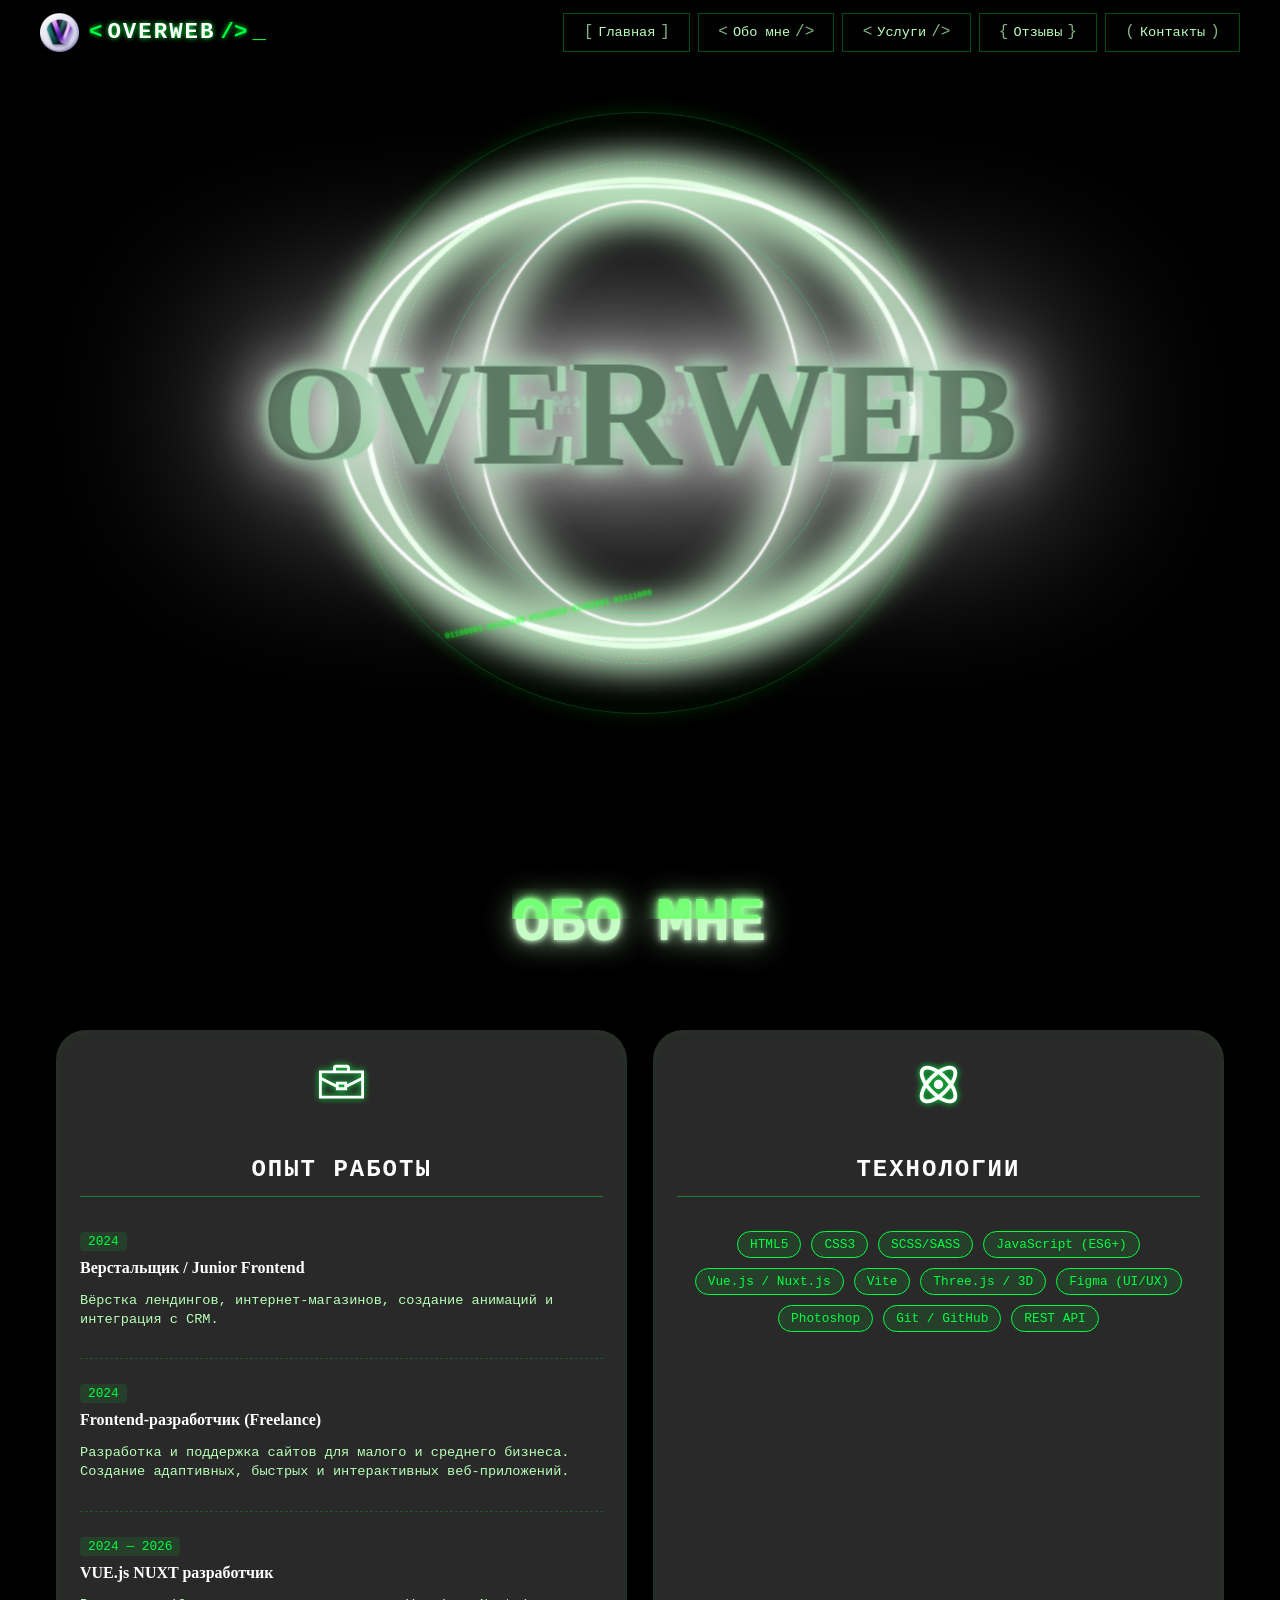
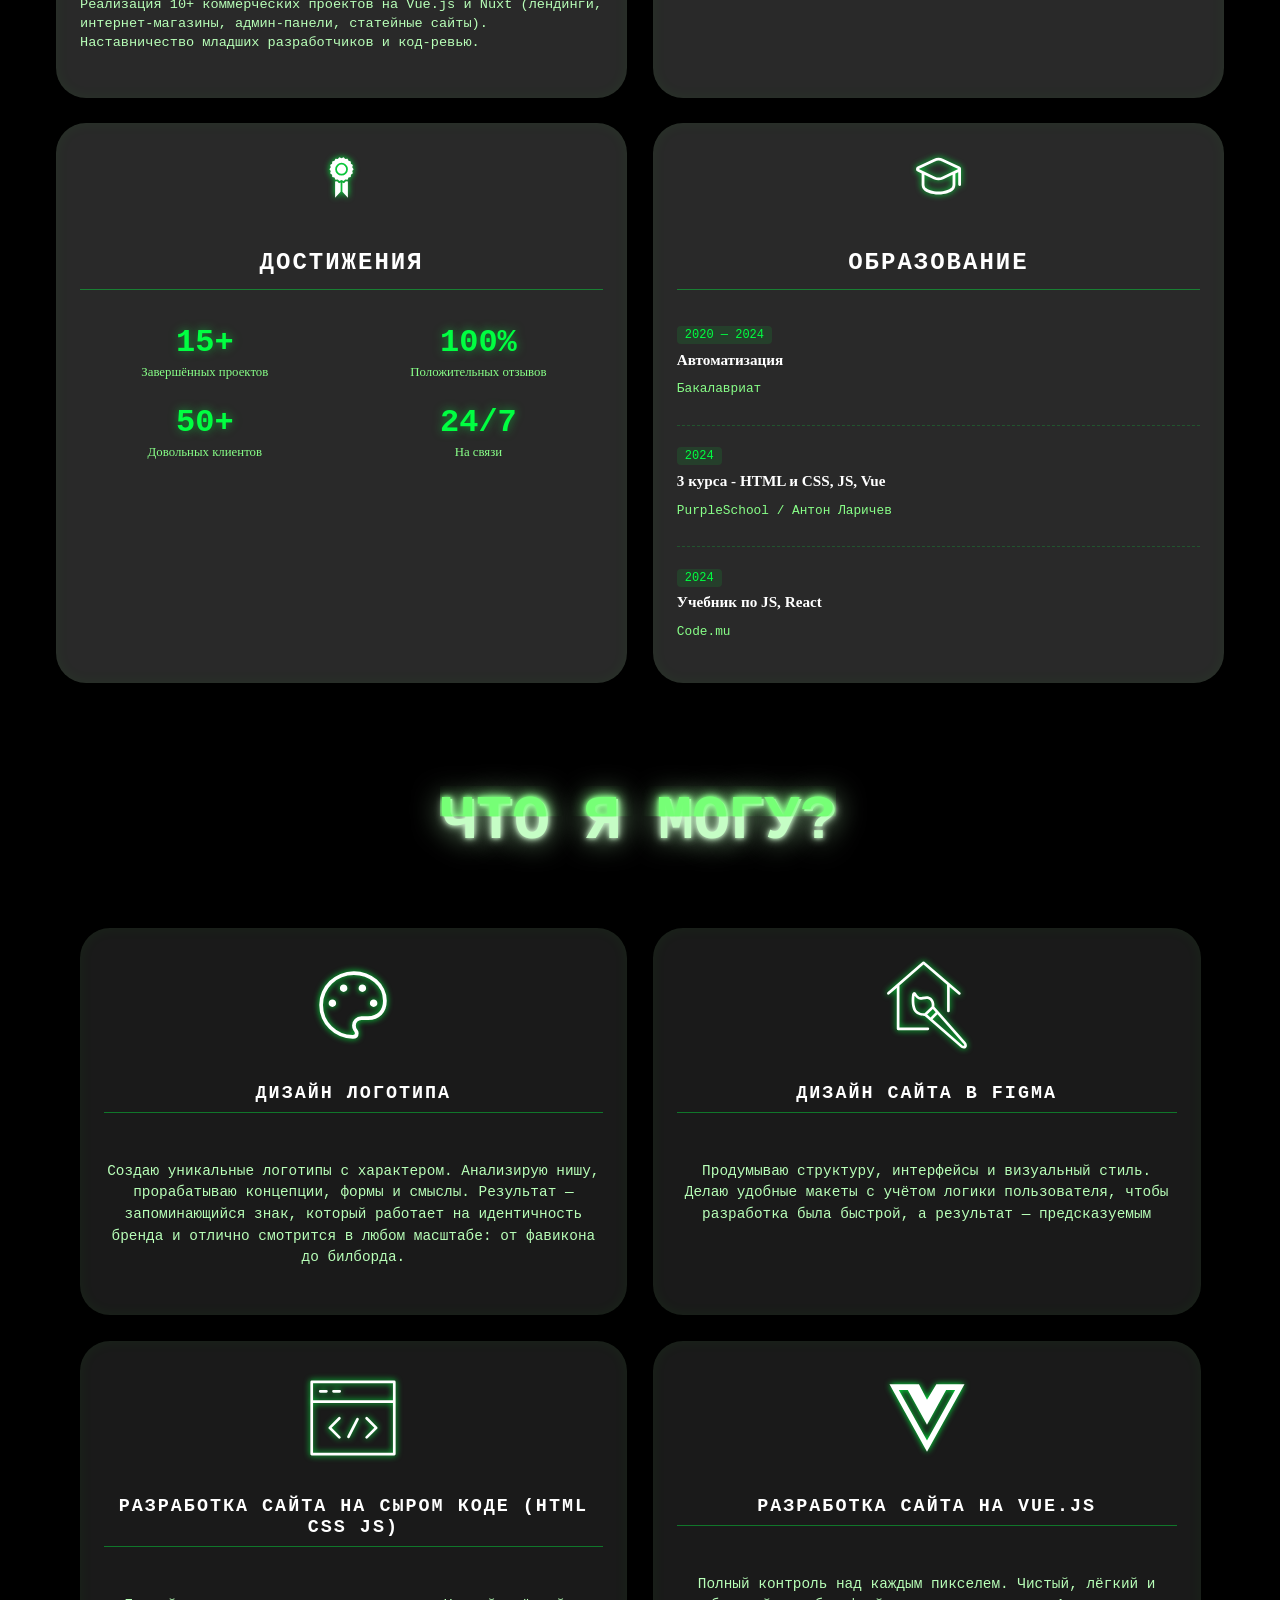
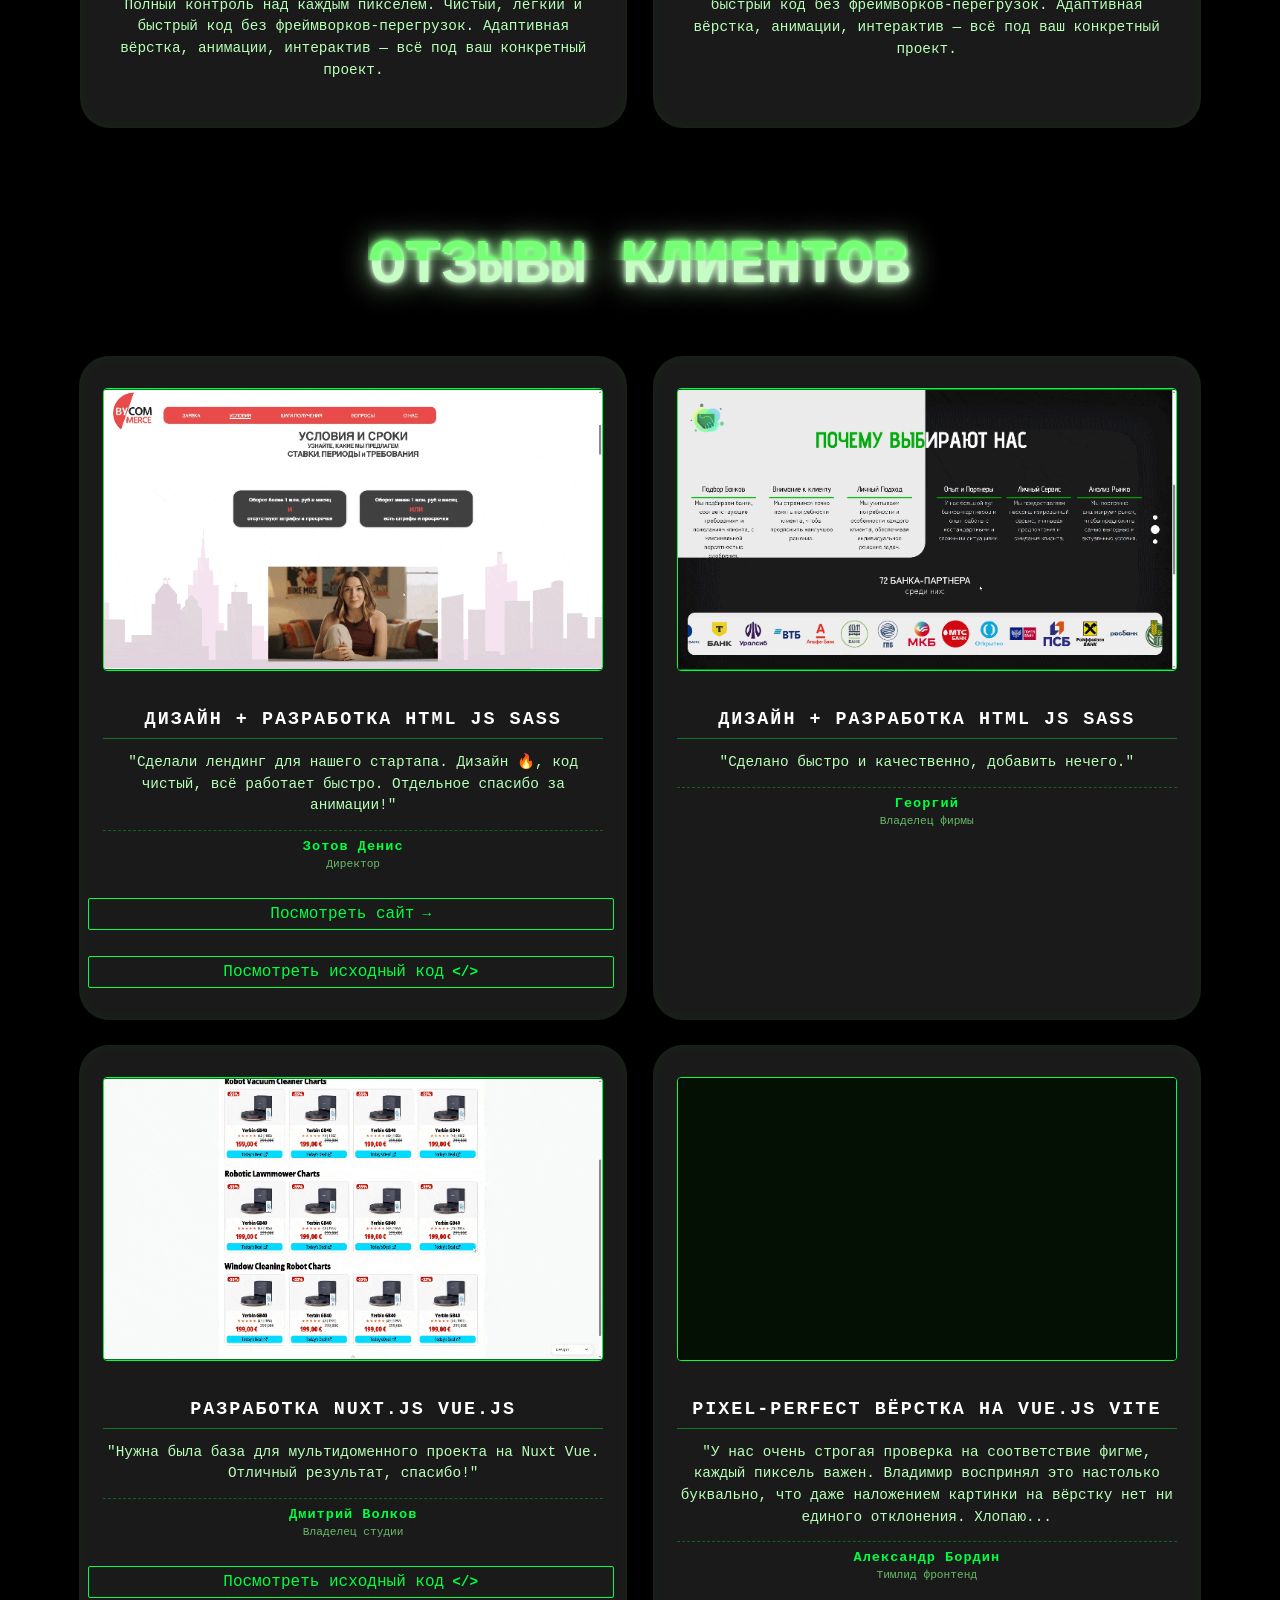
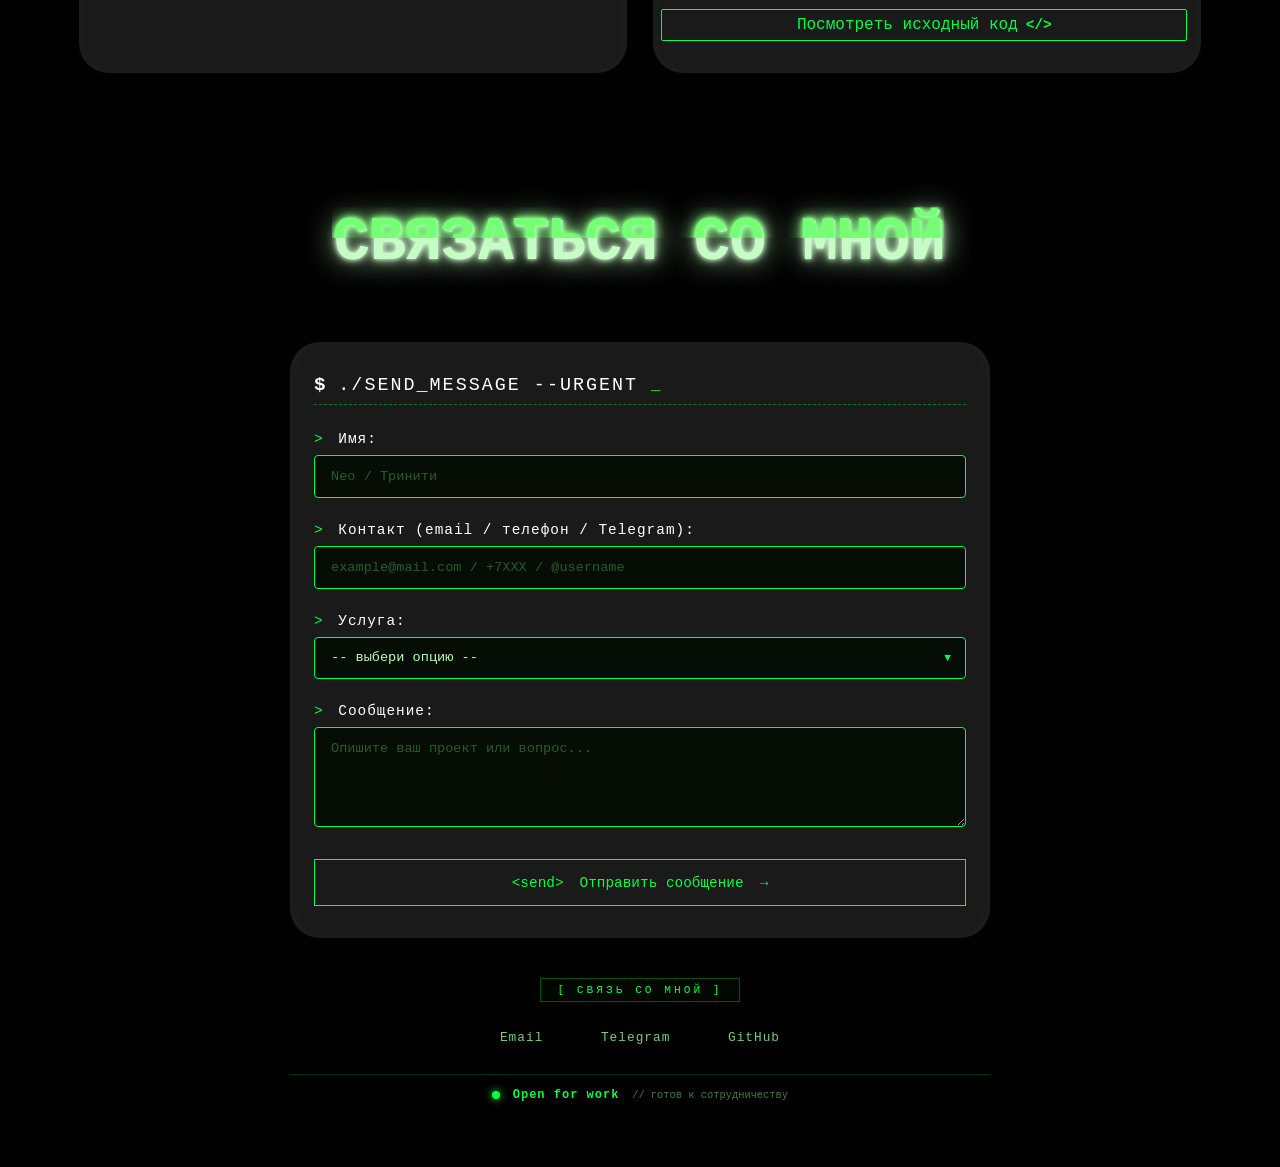
==== commit 1aef98fd: "new commit" ====
--- a/index.html
+++ b/index.html
@@ -12,335 +12,251 @@
     <link rel="stylesheet" href="./styles/services.css">
     <link rel="stylesheet" href="./styles/header.css">
     <link rel="stylesheet" href="./styles/about.css">
-    <link href="https://fonts.googleapis.com/css2?family=Righteous&display=swap" rel="stylesheet">
-    <link href="https://unpkg.com/aos@2.3.1/dist/aos.css" rel="stylesheet">
+
+<link href="https://fonts.googleapis.com/css2?family=Alegreya+Sans+SC:ital,wght@0,100;0,300;0,400;0,500;0,700;0,800;0,900;1,100;1,300;1,400;1,500;1,700;1,800;1,900&family=Jost:ital,wght@0,100..900;1,100..900&display=swap" rel="stylesheet">
 </head>
 <body>
     <div class="rain-container">
-        <!-- РОВНО 50 КОЛОНОК, каждая со случайной длиной от 12 до 23 символов -->
-        <!-- Все колонки имеют жёстко прописанную структуру, JS только перемещает их -->
-        
-        <!-- Колонка 1 (длина 15) -->
         <div class="column" style="left: 3%;">
             <span class="char">K</span><span class="char" style="opacity: 0.88">ア</span><span class="char" style="opacity: 0.76">7</span><span class="char" style="opacity: 0.64">f</span><span class="char" style="opacity: 0.52">R</span><span class="char" style="opacity: 0.40">イ</span><span class="char" style="opacity: 0.32">3</span><span class="char" style="opacity: 0.24">x</span><span class="char" style="opacity: 0.20">M</span><span class="char" style="opacity: 0.16">オ</span><span class="char" style="opacity: 0.13">9</span><span class="char" style="opacity: 0.12">q</span><span class="char" style="opacity: 0.12">Y</span><span class="char" style="opacity: 0.12">2</span><span class="char" style="opacity: 0.12">ナ</span>
         </div>
-        <!-- Колонка 2 (длина 18) -->
         <div class="column" style="left: 7%;">
             <span class="char">Z</span><span class="char" style="opacity: 0.90">カ</span><span class="char" style="opacity: 0.80">4</span><span class="char" style="opacity: 0.70">g</span><span class="char" style="opacity: 0.60">A</span><span class="char" style="opacity: 0.52">キ</span><span class="char" style="opacity: 0.44">8</span><span class="char" style="opacity: 0.36">t</span><span class="char" style="opacity: 0.30">N</span><span class="char" style="opacity: 0.24">ク</span><span class="char" style="opacity: 0.20">5</span><span class="char" style="opacity: 0.16">e</span><span class="char" style="opacity: 0.14">B</span><span class="char" style="opacity: 0.12">ケ</span><span class="char" style="opacity: 0.12">1</span><span class="char" style="opacity: 0.12">w</span><span class="char" style="opacity: 0.12">コ</span><span class="char" style="opacity: 0.12">6</span>
         </div>
-        <!-- Колонка 3 (длина 12) -->
         <div class="column" style="left: 11%;">
             <span class="char">Q</span><span class="char" style="opacity: 0.89">サ</span><span class="char" style="opacity: 0.78">2</span><span class="char" style="opacity: 0.67">d</span><span class="char" style="opacity: 0.56">L</span><span class="char" style="opacity: 0.45">シ</span><span class="char" style="opacity: 0.34">9</span><span class="char" style="opacity: 0.23">p</span><span class="char" style="opacity: 0.18">ス</span><span class="char" style="opacity: 0.14">0</span><span class="char" style="opacity: 0.12">セ</span><span class="char" style="opacity: 0.12">v</span>
         </div>
-        <!-- Колонка 4 (длина 20) -->
         <div class="column" style="left: 15%;">
             <span class="char">E</span><span class="char" style="opacity: 0.92">ソ</span><span class="char" style="opacity: 0.84">3</span><span class="char" style="opacity: 0.76">h</span><span class="char" style="opacity: 0.68">X</span><span class="char" style="opacity: 0.60">タ</span><span class="char" style="opacity: 0.52">7</span><span class="char" style="opacity: 0.44">u</span><span class="char" style="opacity: 0.36">C</span><span class="char" style="opacity: 0.30">チ</span><span class="char" style="opacity: 0.24">4</span><span class="char" style="opacity: 0.20">m</span><span class="char" style="opacity: 0.16">W</span><span class="char" style="opacity: 0.14">ツ</span><span class="char" style="opacity: 0.12">6</span><span class="char" style="opacity: 0.12">テ</span><span class="char" style="opacity: 0.12">a</span><span class="char" style="opacity: 0.12">ト</span><span class="char" style="opacity: 0.12">8</span><span class="char" style="opacity: 0.12">ナ</span>
         </div>
-        <!-- Колонка 5 (длина 14) -->
         <div class="column" style="left: 19%;">
             <span class="char">F</span><span class="char" style="opacity: 0.87">ニ</span><span class="char" style="opacity: 0.74">5</span><span class="char" style="opacity: 0.62">j</span><span class="char" style="opacity: 0.50">P</span><span class="char" style="opacity: 0.38">ヌ</span><span class="char" style="opacity: 0.28">1</span><span class="char" style="opacity: 0.20">k</span><span class="char" style="opacity: 0.16">ネ</span><span class="char" style="opacity: 0.13">0</span><span class="char" style="opacity: 0.12">ノ</span><span class="char" style="opacity: 0.12">G</span><span class="char" style="opacity: 0.12">b</span><span class="char" style="opacity: 0.12">アイ</span>
         </div>
-        <!-- Колонка 6 (длина 22) -->
         <div class="column" style="left: 23%;">
             <span class="char">H</span><span class="char" style="opacity: 0.93">ウ</span><span class="char" style="opacity: 0.86">2</span><span class="char" style="opacity: 0.79">c</span><span class="char" style="opacity: 0.72">O</span><span class="char" style="opacity: 0.65">エ</span><span class="char" style="opacity: 0.58">9</span><span class="char" style="opacity: 0.51">s</span><span class="char" style="opacity: 0.44">R</span><span class="char" style="opacity: 0.37">オ</span><span class="char" style="opacity: 0.31">5</span><span class="char" style="opacity: 0.25">l</span><span class="char" style="opacity: 0.20">カ</span><span class="char" style="opacity: 0.16">7</span><span class="char" style="opacity: 0.14">キ</span><span class="char" style="opacity: 0.12">y</span><span class="char" style="opacity: 0.12">ク</span><span class="char" style="opacity: 0.12">3</span><span class="char" style="opacity: 0.12">ケ</span><span class="char" style="opacity: 0.12">コ</span><span class="char" style="opacity: 0.12">サ</span><span class="char" style="opacity: 0.12">シ</span>
         </div>
-        <!-- Колонка 7 (длина 16) -->
         <div class="column" style="left: 27%;">
             <span class="char">J</span><span class="char" style="opacity: 0.91">ス</span><span class="char" style="opacity: 0.82">4</span><span class="char" style="opacity: 0.73">n</span><span class="char" style="opacity: 0.64">K</span><span class="char" style="opacity: 0.55">セ</span><span class="char" style="opacity: 0.46">8</span><span class="char" style="opacity: 0.37">o</span><span class="char" style="opacity: 0.30">ソ</span><span class="char" style="opacity: 0.23">1</span><span class="char" style="opacity: 0.18">タ</span><span class="char" style="opacity: 0.14">q</span><span class="char" style="opacity: 0.12">チ</span><span class="char" style="opacity: 0.12">ツ</span><span class="char" style="opacity: 0.12">テ</span><span class="char" style="opacity: 0.12">ト</span>
         </div>
-        <!-- Колонка 8 (длина 13) -->
         <div class="column" style="left: 31%;">
             <span class="char">U</span><span class="char" style="opacity: 0.88">ナ</span><span class="char" style="opacity: 0.76">6</span><span class="char" style="opacity: 0.64">r</span><span class="char" style="opacity: 0.52">S</span><span class="char" style="opacity: 0.40">ニ</span><span class="char" style="opacity: 0.30">0</span><span class="char" style="opacity: 0.22">ヌ</span><span class="char" style="opacity: 0.16">ネ</span><span class="char" style="opacity: 0.13">ノ</span><span class="char" style="opacity: 0.12">A</span><span class="char" style="opacity: 0.12">t</span><span class="char" style="opacity: 0.12">B</span>
         </div>
-        <!-- Колонка 9 (длина 19) -->
         <div class="column" style="left: 35%;">
             <span class="char">M</span><span class="char" style="opacity: 0.94">イ</span><span class="char" style="opacity: 0.88">7</span><span class="char" style="opacity: 0.82">f</span><span class="char" style="opacity: 0.76">V</span><span class="char" style="opacity: 0.70">ウ</span><span class="char" style="opacity: 0.64">2</span><span class="char" style="opacity: 0.58">g</span><span class="char" style="opacity: 0.52">W</span><span class="char" style="opacity: 0.46">エ</span><span class="char" style="opacity: 0.40">9</span><span class="char" style="opacity: 0.34">z</span><span class="char" style="opacity: 0.28">Y</span><span class="char" style="opacity: 0.22">オ</span><span class="char" style="opacity: 0.18">3</span><span class="char" style="opacity: 0.14">カ</span><span class="char" style="opacity: 0.12">キ</span><span class="char" style="opacity: 0.12">ク</span><span class="char" style="opacity: 0.12">5</span>
         </div>
-        <!-- Колонка 10 (длина 21) -->
         <div class="column" style="left: 39%;">
             <span class="char">T</span><span class="char" style="opacity: 0.95">ケ</span><span class="char" style="opacity: 0.90">1</span><span class="char" style="opacity: 0.85">h</span><span class="char" style="opacity: 0.80">D</span><span class="char" style="opacity: 0.75">コ</span><span class="char" style="opacity: 0.70">4</span><span class="char" style="opacity: 0.65">i</span><span class="char" style="opacity: 0.60">サ</span><span class="char" style="opacity: 0.55">0</span><span class="char" style="opacity: 0.50">シ</span><span class="char" style="opacity: 0.45">ス</span><span class="char" style="opacity: 0.40">6</span><span class="char" style="opacity: 0.35">j</span><span class="char" style="opacity: 0.30">セ</span><span class="char" style="opacity: 0.25">ソ</span><span class="char" style="opacity: 0.20">8</span><span class="char" style="opacity: 0.16">タ</span><span class="char" style="opacity: 0.13">チ</span><span class="char" style="opacity: 0.12">ツ</span><span class="char" style="opacity: 0.12">テ</span>
         </div>
-        <!-- Колонка 11 (длина 17) -->
         <div class="column" style="left: 43%;">
             <span class="char">L</span><span class="char" style="opacity: 0.92">ト</span><span class="char" style="opacity: 0.84">2</span><span class="char" style="opacity: 0.76">k</span><span class="char" style="opacity: 0.68">ナ</span><span class="char" style="opacity: 0.60">7</span><span class="char" style="opacity: 0.52">ニ</span><span class="char" style="opacity: 0.44">ヌ</span><span class="char" style="opacity: 0.36">5</span><span class="char" style="opacity: 0.30">ネ</span><span class="char" style="opacity: 0.24">ノ</span><span class="char" style="opacity: 0.20">3</span><span class="char" style="opacity: 0.16">ア</span><span class="char" style="opacity: 0.14">イ</span><span class="char" style="opacity: 0.12">ウ</span><span class="char" style="opacity: 0.12">エ</span><span class="char" style="opacity: 0.12">オ</span>
         </div>
-        <!-- Колонка 12 (длина 14) -->
         <div class="column" style="left: 47%;">
             <span class="char">X</span><span class="char" style="opacity: 0.89">カ</span><span class="char" style="opacity: 0.78">9</span><span class="char" style="opacity: 0.67">p</span><span class="char" style="opacity: 0.56">F</span><span class="char" style="opacity: 0.45">キ</span><span class="char" style="opacity: 0.34">4</span><span class="char" style="opacity: 0.23">q</span><span class="char" style="opacity: 0.18">ク</span><span class="char" style="opacity: 0.14">ケ</span><span class="char" style="opacity: 0.12">0</span><span class="char" style="opacity: 0.12">コ</span><span class="char" style="opacity: 0.12">サ</span><span class="char" style="opacity: 0.12">シ</span>
         </div>
-        <!-- Колонка 13 (длина 20) -->
         <div class="column" style="left: 51%;">
             <span class="char">W</span><span class="char" style="opacity: 0.93">ス</span><span class="char" style="opacity: 0.86">1</span><span class="char" style="opacity: 0.79">v</span><span class="char" style="opacity: 0.72">セ</span><span class="char" style="opacity: 0.65">ソ</span><span class="char" style="opacity: 0.58">6</span><span class="char" style="opacity: 0.51">タ</span><span class="char" style="opacity: 0.44">チ</span><span class="char" style="opacity: 0.37">8</span><span class="char" style="opacity: 0.31">ツ</span><span class="char" style="opacity: 0.25">テ</span><span class="char" style="opacity: 0.20">ト</span><span class="char" style="opacity: 0.16">2</span><span class="char" style="opacity: 0.14">ナ</span><span class="char" style="opacity: 0.12">ニ</span><span class="char" style="opacity: 0.12">ヌ</span><span class="char" style="opacity: 0.12">ネ</span><span class="char" style="opacity: 0.12">ノ</span><span class="char" style="opacity: 0.12">ア</span>
         </div>
-        <!-- Колонка 14 (длина 15) -->
         <div class="column" style="left: 55%;">
             <span class="char">Y</span><span class="char" style="opacity: 0.90">イ</span><span class="char" style="opacity: 0.80">3</span><span class="char" style="opacity: 0.70">c</span><span class="char" style="opacity: 0.60">ウ</span><span class="char" style="opacity: 0.50">エ</span><span class="char" style="opacity: 0.40">7</span><span class="char" style="opacity: 0.32">オ</span><span class="char" style="opacity: 0.24">カ</span><span class="char" style="opacity: 0.18">キ</span><span class="char" style="opacity: 0.14">5</span><span class="char" style="opacity: 0.12">ク</span><span class="char" style="opacity: 0.12">ケ</span><span class="char" style="opacity: 0.12">コ</span><span class="char" style="opacity: 0.12">サ</span>
         </div>
-        <!-- Колонка 15 (длина 22) -->
         <div class="column" style="left: 59%;">
             <span class="char">R</span><span class="char" style="opacity: 0.94">シ</span><span class="char" style="opacity: 0.88">0</span><span class="char" style="opacity: 0.82">s</span><span class="char" style="opacity: 0.76">ス</span><span class="char" style="opacity: 0.70">セ</span><span class="char" style="opacity: 0.64">9</span><span class="char" style="opacity: 0.58">ソ</span><span class="char" style="opacity: 0.52">タ</span><span class="char" style="opacity: 0.46">4</span><span class="char" style="opacity: 0.40">チ</span><span class="char" style="opacity: 0.34">ツ</span><span class="char" style="opacity: 0.28">テ</span><span class="char" style="opacity: 0.22">ト</span><span class="char" style="opacity: 0.18">ナ</span><span class="char" style="opacity: 0.14">2</span><span class="char" style="opacity: 0.12">ニ</span><span class="char" style="opacity: 0.12">ヌ</span><span class="char" style="opacity: 0.12">ネ</span><span class="char" style="opacity: 0.12">ノ</span><span class="char" style="opacity: 0.12">イ</span><span class="char" style="opacity: 0.12">ウ</span>
         </div>
-        <!-- Колонка 16 (длина 13) -->
         <div class="column" style="left: 63%;">
             <span class="char">N</span><span class="char" style="opacity: 0.88">エ</span><span class="char" style="opacity: 0.76">8</span><span class="char" style="opacity: 0.64">l</span><span class="char" style="opacity: 0.52">オ</span><span class="char" style="opacity: 0.40">カ</span><span class="char" style="opacity: 0.30">1</span><span class="char" style="opacity: 0.22">キ</span><span class="char" style="opacity: 0.16">ク</span><span class="char" style="opacity: 0.13">ケ</span><span class="char" style="opacity: 0.12">6</span><span class="char" style="opacity: 0.12">コ</span><span class="char" style="opacity: 0.12">サ</span>
         </div>
-        <!-- Колонка 17 (длина 18) -->
         <div class="column" style="left: 67%;">
             <span class="char">B</span><span class="char" style="opacity: 0.92">シ</span><span class="char" style="opacity: 0.84">4</span><span class="char" style="opacity: 0.76">m</span><span class="char" style="opacity: 0.68">ス</span><span class="char" style="opacity: 0.60">セ</span><span class="char" style="opacity: 0.52">7</span><span class="char" style="opacity: 0.44">x</span><span class="char" style="opacity: 0.36">ソ</span><span class="char" style="opacity: 0.30">タ</span><span class="char" style="opacity: 0.24">チ</span><span class="char" style="opacity: 0.20">0</span><span class="char" style="opacity: 0.16">ツ</span><span class="char" style="opacity: 0.14">テ</span><span class="char" style="opacity: 0.12">ト</span><span class="char" style="opacity: 0.12">ナ</span><span class="char" style="opacity: 0.12">2</span><span class="char" style="opacity: 0.12">ニ</span>
         </div>
-        <!-- Колонка 18 (длина 23) -->
         <div class="column" style="left: 71%;">
             <span class="char">I</span><span class="char" style="opacity: 0.95">ヌ</span><span class="char" style="opacity: 0.90">5</span><span class="char" style="opacity: 0.85">n</span><span class="char" style="opacity: 0.80">ネ</span><span class="char" style="opacity: 0.75">ノ</span><span class="char" style="opacity: 0.70">ア</span><span class="char" style="opacity: 0.65">3</span><span class="char" style="opacity: 0.60">イ</span><span class="char" style="opacity: 0.55">ウ</span><span class="char" style="opacity: 0.50">エ</span><span class="char" style="opacity: 0.45">オ</span><span class="char" style="opacity: 0.40">8</span><span class="char" style="opacity: 0.35">カ</span><span class="char" style="opacity: 0.30">キ</span><span class="char" style="opacity: 0.25">ク</span><span class="char" style="opacity: 0.20">ケ</span><span class="char" style="opacity: 0.16">コ</span><span class="char" style="opacity: 0.13">サ</span><span class="char" style="opacity: 0.12">1</span><span class="char" style="opacity: 0.12">シ</span><span class="char" style="opacity: 0.12">ス</span><span class="char" style="opacity: 0.12">セ</span>
         </div>
-        <!-- Колонка 19 (длина 16) -->
         <div class="column" style="left: 75%;">
             <span class="char">O</span><span class="char" style="opacity: 0.91">ソ</span><span class="char" style="opacity: 0.82">6</span><span class="char" style="opacity: 0.73">y</span><span class="char" style="opacity: 0.64">タ</span><span class="char" style="opacity: 0.55">チ</span><span class="char" style="opacity: 0.46">9</span><span class="char" style="opacity: 0.37">ツ</span><span class="char" style="opacity: 0.30">テ</span><span class="char" style="opacity: 0.23">0</span><span class="char" style="opacity: 0.18">ト</span><span class="char" style="opacity: 0.14">ナ</span><span class="char" style="opacity: 0.12">ニ</span><span class="char" style="opacity: 0.12">ヌ</span><span class="char" style="opacity: 0.12">ネ</span><span class="char" style="opacity: 0.12">7</span>
         </div>
-        <!-- Колонка 20 (длина 12) -->
         <div class="column" style="left: 79%;">
             <span class="char">C</span><span class="char" style="opacity: 0.89">ノ</span><span class="char" style="opacity: 0.78">2</span><span class="char" style="opacity: 0.67">e</span><span class="char" style="opacity: 0.56">ア</span><span class="char" style="opacity: 0.45">イ</span><span class="char" style="opacity: 0.34">4</span><span class="char" style="opacity: 0.23">ウ</span><span class="char" style="opacity: 0.18">エ</span><span class="char" style="opacity: 0.14">オ</span><span class="char" style="opacity: 0.12">1</span><span class="char" style="opacity: 0.12">カ</span>
         </div>
-        <!-- Колонка 1 (длина 15) -->
         <div class="column" style="left: 3%;">
             <span class="char">K</span><span class="char" style="opacity: 0.88">ア</span><span class="char" style="opacity: 0.76">7</span><span class="char" style="opacity: 0.64">f</span><span class="char" style="opacity: 0.52">R</span><span class="char" style="opacity: 0.40">イ</span><span class="char" style="opacity: 0.32">3</span><span class="char" style="opacity: 0.24">x</span><span class="char" style="opacity: 0.20">M</span><span class="char" style="opacity: 0.16">オ</span><span class="char" style="opacity: 0.13">9</span><span class="char" style="opacity: 0.12">q</span><span class="char" style="opacity: 0.12">Y</span><span class="char" style="opacity: 0.12">2</span><span class="char" style="opacity: 0.12">ナ</span>
         </div>
-        <!-- Колонка 2 (длина 18) -->
         <div class="column" style="left: 7%;">
             <span class="char">Z</span><span class="char" style="opacity: 0.90">カ</span><span class="char" style="opacity: 0.80">4</span><span class="char" style="opacity: 0.70">g</span><span class="char" style="opacity: 0.60">A</span><span class="char" style="opacity: 0.52">キ</span><span class="char" style="opacity: 0.44">8</span><span class="char" style="opacity: 0.36">t</span><span class="char" style="opacity: 0.30">N</span><span class="char" style="opacity: 0.24">ク</span><span class="char" style="opacity: 0.20">5</span><span class="char" style="opacity: 0.16">e</span><span class="char" style="opacity: 0.14">B</span><span class="char" style="opacity: 0.12">ケ</span><span class="char" style="opacity: 0.12">1</span><span class="char" style="opacity: 0.12">w</span><span class="char" style="opacity: 0.12">コ</span><span class="char" style="opacity: 0.12">6</span>
         </div>
-        <!-- Колонка 3 (длина 12) -->
         <div class="column" style="left: 11%;">
             <span class="char">Q</span><span class="char" style="opacity: 0.89">サ</span><span class="char" style="opacity: 0.78">2</span><span class="char" style="opacity: 0.67">d</span><span class="char" style="opacity: 0.56">L</span><span class="char" style="opacity: 0.45">シ</span><span class="char" style="opacity: 0.34">9</span><span class="char" style="opacity: 0.23">p</span><span class="char" style="opacity: 0.18">ス</span><span class="char" style="opacity: 0.14">0</span><span class="char" style="opacity: 0.12">セ</span><span class="char" style="opacity: 0.12">v</span>
         </div>
-        <!-- Колонка 4 (длина 20) -->
         <div class="column" style="left: 15%;">
             <span class="char">E</span><span class="char" style="opacity: 0.92">ソ</span><span class="char" style="opacity: 0.84">3</span><span class="char" style="opacity: 0.76">h</span><span class="char" style="opacity: 0.68">X</span><span class="char" style="opacity: 0.60">タ</span><span class="char" style="opacity: 0.52">7</span><span class="char" style="opacity: 0.44">u</span><span class="char" style="opacity: 0.36">C</span><span class="char" style="opacity: 0.30">チ</span><span class="char" style="opacity: 0.24">4</span><span class="char" style="opacity: 0.20">m</span><span class="char" style="opacity: 0.16">W</span><span class="char" style="opacity: 0.14">ツ</span><span class="char" style="opacity: 0.12">6</span><span class="char" style="opacity: 0.12">テ</span><span class="char" style="opacity: 0.12">a</span><span class="char" style="opacity: 0.12">ト</span><span class="char" style="opacity: 0.12">8</span><span class="char" style="opacity: 0.12">ナ</span>
         </div>
-        <!-- Колонка 5 (длина 14) -->
         <div class="column" style="left: 19%;">
             <span class="char">F</span><span class="char" style="opacity: 0.87">ニ</span><span class="char" style="opacity: 0.74">5</span><span class="char" style="opacity: 0.62">j</span><span class="char" style="opacity: 0.50">P</span><span class="char" style="opacity: 0.38">ヌ</span><span class="char" style="opacity: 0.28">1</span><span class="char" style="opacity: 0.20">k</span><span class="char" style="opacity: 0.16">ネ</span><span class="char" style="opacity: 0.13">0</span><span class="char" style="opacity: 0.12">ノ</span><span class="char" style="opacity: 0.12">G</span><span class="char" style="opacity: 0.12">b</span><span class="char" style="opacity: 0.12">アイ</span>
         </div>
-        <!-- Колонка 6 (длина 22) -->
         <div class="column" style="left: 23%;">
             <span class="char">H</span><span class="char" style="opacity: 0.93">ウ</span><span class="char" style="opacity: 0.86">2</span><span class="char" style="opacity: 0.79">c</span><span class="char" style="opacity: 0.72">O</span><span class="char" style="opacity: 0.65">エ</span><span class="char" style="opacity: 0.58">9</span><span class="char" style="opacity: 0.51">s</span><span class="char" style="opacity: 0.44">R</span><span class="char" style="opacity: 0.37">オ</span><span class="char" style="opacity: 0.31">5</span><span class="char" style="opacity: 0.25">l</span><span class="char" style="opacity: 0.20">カ</span><span class="char" style="opacity: 0.16">7</span><span class="char" style="opacity: 0.14">キ</span><span class="char" style="opacity: 0.12">y</span><span class="char" style="opacity: 0.12">ク</span><span class="char" style="opacity: 0.12">3</span><span class="char" style="opacity: 0.12">ケ</span><span class="char" style="opacity: 0.12">コ</span><span class="char" style="opacity: 0.12">サ</span><span class="char" style="opacity: 0.12">シ</span>
         </div>
-        <!-- Колонка 7 (длина 16) -->
         <div class="column" style="left: 27%;">
             <span class="char">J</span><span class="char" style="opacity: 0.91">ス</span><span class="char" style="opacity: 0.82">4</span><span class="char" style="opacity: 0.73">n</span><span class="char" style="opacity: 0.64">K</span><span class="char" style="opacity: 0.55">セ</span><span class="char" style="opacity: 0.46">8</span><span class="char" style="opacity: 0.37">o</span><span class="char" style="opacity: 0.30">ソ</span><span class="char" style="opacity: 0.23">1</span><span class="char" style="opacity: 0.18">タ</span><span class="char" style="opacity: 0.14">q</span><span class="char" style="opacity: 0.12">チ</span><span class="char" style="opacity: 0.12">ツ</span><span class="char" style="opacity: 0.12">テ</span><span class="char" style="opacity: 0.12">ト</span>
         </div>
-        <!-- Колонка 8 (длина 13) -->
         <div class="column" style="left: 31%;">
             <span class="char">U</span><span class="char" style="opacity: 0.88">ナ</span><span class="char" style="opacity: 0.76">6</span><span class="char" style="opacity: 0.64">r</span><span class="char" style="opacity: 0.52">S</span><span class="char" style="opacity: 0.40">ニ</span><span class="char" style="opacity: 0.30">0</span><span class="char" style="opacity: 0.22">ヌ</span><span class="char" style="opacity: 0.16">ネ</span><span class="char" style="opacity: 0.13">ノ</span><span class="char" style="opacity: 0.12">A</span><span class="char" style="opacity: 0.12">t</span><span class="char" style="opacity: 0.12">B</span>
         </div>
-        <!-- Колонка 9 (длина 19) -->
         <div class="column" style="left: 35%;">
             <span class="char">M</span><span class="char" style="opacity: 0.94">イ</span><span class="char" style="opacity: 0.88">7</span><span class="char" style="opacity: 0.82">f</span><span class="char" style="opacity: 0.76">V</span><span class="char" style="opacity: 0.70">ウ</span><span class="char" style="opacity: 0.64">2</span><span class="char" style="opacity: 0.58">g</span><span class="char" style="opacity: 0.52">W</span><span class="char" style="opacity: 0.46">エ</span><span class="char" style="opacity: 0.40">9</span><span class="char" style="opacity: 0.34">z</span><span class="char" style="opacity: 0.28">Y</span><span class="char" style="opacity: 0.22">オ</span><span class="char" style="opacity: 0.18">3</span><span class="char" style="opacity: 0.14">カ</span><span class="char" style="opacity: 0.12">キ</span><span class="char" style="opacity: 0.12">ク</span><span class="char" style="opacity: 0.12">5</span>
         </div>
-        <!-- Колонка 10 (длина 21) -->
         <div class="column" style="left: 39%;">
             <span class="char">T</span><span class="char" style="opacity: 0.95">ケ</span><span class="char" style="opacity: 0.90">1</span><span class="char" style="opacity: 0.85">h</span><span class="char" style="opacity: 0.80">D</span><span class="char" style="opacity: 0.75">コ</span><span class="char" style="opacity: 0.70">4</span><span class="char" style="opacity: 0.65">i</span><span class="char" style="opacity: 0.60">サ</span><span class="char" style="opacity: 0.55">0</span><span class="char" style="opacity: 0.50">シ</span><span class="char" style="opacity: 0.45">ス</span><span class="char" style="opacity: 0.40">6</span><span class="char" style="opacity: 0.35">j</span><span class="char" style="opacity: 0.30">セ</span><span class="char" style="opacity: 0.25">ソ</span><span class="char" style="opacity: 0.20">8</span><span class="char" style="opacity: 0.16">タ</span><span class="char" style="opacity: 0.13">チ</span><span class="char" style="opacity: 0.12">ツ</span><span class="char" style="opacity: 0.12">テ</span>
         </div>
-        <!-- Колонка 11 (длина 17) -->
         <div class="column" style="left: 43%;">
             <span class="char">L</span><span class="char" style="opacity: 0.92">ト</span><span class="char" style="opacity: 0.84">2</span><span class="char" style="opacity: 0.76">k</span><span class="char" style="opacity: 0.68">ナ</span><span class="char" style="opacity: 0.60">7</span><span class="char" style="opacity: 0.52">ニ</span><span class="char" style="opacity: 0.44">ヌ</span><span class="char" style="opacity: 0.36">5</span><span class="char" style="opacity: 0.30">ネ</span><span class="char" style="opacity: 0.24">ノ</span><span class="char" style="opacity: 0.20">3</span><span class="char" style="opacity: 0.16">ア</span><span class="char" style="opacity: 0.14">イ</span><span class="char" style="opacity: 0.12">ウ</span><span class="char" style="opacity: 0.12">エ</span><span class="char" style="opacity: 0.12">オ</span>
         </div>
-        <!-- Колонка 12 (длина 14) -->
         <div class="column" style="left: 47%;">
             <span class="char">X</span><span class="char" style="opacity: 0.89">カ</span><span class="char" style="opacity: 0.78">9</span><span class="char" style="opacity: 0.67">p</span><span class="char" style="opacity: 0.56">F</span><span class="char" style="opacity: 0.45">キ</span><span class="char" style="opacity: 0.34">4</span><span class="char" style="opacity: 0.23">q</span><span class="char" style="opacity: 0.18">ク</span><span class="char" style="opacity: 0.14">ケ</span><span class="char" style="opacity: 0.12">0</span><span class="char" style="opacity: 0.12">コ</span><span class="char" style="opacity: 0.12">サ</span><span class="char" style="opacity: 0.12">シ</span>
         </div>
-        <!-- Колонка 13 (длина 20) -->
         <div class="column" style="left: 51%;">
             <span class="char">W</span><span class="char" style="opacity: 0.93">ス</span><span class="char" style="opacity: 0.86">1</span><span class="char" style="opacity: 0.79">v</span><span class="char" style="opacity: 0.72">セ</span><span class="char" style="opacity: 0.65">ソ</span><span class="char" style="opacity: 0.58">6</span><span class="char" style="opacity: 0.51">タ</span><span class="char" style="opacity: 0.44">チ</span><span class="char" style="opacity: 0.37">8</span><span class="char" style="opacity: 0.31">ツ</span><span class="char" style="opacity: 0.25">テ</span><span class="char" style="opacity: 0.20">ト</span><span class="char" style="opacity: 0.16">2</span><span class="char" style="opacity: 0.14">ナ</span><span class="char" style="opacity: 0.12">ニ</span><span class="char" style="opacity: 0.12">ヌ</span><span class="char" style="opacity: 0.12">ネ</span><span class="char" style="opacity: 0.12">ノ</span><span class="char" style="opacity: 0.12">ア</span>
         </div>
-        <!-- Колонка 14 (длина 15) -->
         <div class="column" style="left: 55%;">
             <span class="char">Y</span><span class="char" style="opacity: 0.90">イ</span><span class="char" style="opacity: 0.80">3</span><span class="char" style="opacity: 0.70">c</span><span class="char" style="opacity: 0.60">ウ</span><span class="char" style="opacity: 0.50">エ</span><span class="char" style="opacity: 0.40">7</span><span class="char" style="opacity: 0.32">オ</span><span class="char" style="opacity: 0.24">カ</span><span class="char" style="opacity: 0.18">キ</span><span class="char" style="opacity: 0.14">5</span><span class="char" style="opacity: 0.12">ク</span><span class="char" style="opacity: 0.12">ケ</span><span class="char" style="opacity: 0.12">コ</span><span class="char" style="opacity: 0.12">サ</span>
         </div>
-        <!-- Колонка 15 (длина 22) -->
         <div class="column" style="left: 59%;">
             <span class="char">R</span><span class="char" style="opacity: 0.94">シ</span><span class="char" style="opacity: 0.88">0</span><span class="char" style="opacity: 0.82">s</span><span class="char" style="opacity: 0.76">ス</span><span class="char" style="opacity: 0.70">セ</span><span class="char" style="opacity: 0.64">9</span><span class="char" style="opacity: 0.58">ソ</span><span class="char" style="opacity: 0.52">タ</span><span class="char" style="opacity: 0.46">4</span><span class="char" style="opacity: 0.40">チ</span><span class="char" style="opacity: 0.34">ツ</span><span class="char" style="opacity: 0.28">テ</span><span class="char" style="opacity: 0.22">ト</span><span class="char" style="opacity: 0.18">ナ</span><span class="char" style="opacity: 0.14">2</span><span class="char" style="opacity: 0.12">ニ</span><span class="char" style="opacity: 0.12">ヌ</span><span class="char" style="opacity: 0.12">ネ</span><span class="char" style="opacity: 0.12">ノ</span><span class="char" style="opacity: 0.12">イ</span><span class="char" style="opacity: 0.12">ウ</span>
         </div>
-        <!-- Колонка 16 (длина 13) -->
         <div class="column" style="left: 63%;">
             <span class="char">N</span><span class="char" style="opacity: 0.88">エ</span><span class="char" style="opacity: 0.76">8</span><span class="char" style="opacity: 0.64">l</span><span class="char" style="opacity: 0.52">オ</span><span class="char" style="opacity: 0.40">カ</span><span class="char" style="opacity: 0.30">1</span><span class="char" style="opacity: 0.22">キ</span><span class="char" style="opacity: 0.16">ク</span><span class="char" style="opacity: 0.13">ケ</span><span class="char" style="opacity: 0.12">6</span><span class="char" style="opacity: 0.12">コ</span><span class="char" style="opacity: 0.12">サ</span>
         </div>
-        <!-- Колонка 17 (длина 18) -->
         <div class="column" style="left: 67%;">
             <span class="char">B</span><span class="char" style="opacity: 0.92">シ</span><span class="char" style="opacity: 0.84">4</span><span class="char" style="opacity: 0.76">m</span><span class="char" style="opacity: 0.68">ス</span><span class="char" style="opacity: 0.60">セ</span><span class="char" style="opacity: 0.52">7</span><span class="char" style="opacity: 0.44">x</span><span class="char" style="opacity: 0.36">ソ</span><span class="char" style="opacity: 0.30">タ</span><span class="char" style="opacity: 0.24">チ</span><span class="char" style="opacity: 0.20">0</span><span class="char" style="opacity: 0.16">ツ</span><span class="char" style="opacity: 0.14">テ</span><span class="char" style="opacity: 0.12">ト</span><span class="char" style="opacity: 0.12">ナ</span><span class="char" style="opacity: 0.12">2</span><span class="char" style="opacity: 0.12">ニ</span>
         </div>
-        <!-- Колонка 18 (длина 23) -->
         <div class="column" style="left: 71%;">
             <span class="char">I</span><span class="char" style="opacity: 0.95">ヌ</span><span class="char" style="opacity: 0.90">5</span><span class="char" style="opacity: 0.85">n</span><span class="char" style="opacity: 0.80">ネ</span><span class="char" style="opacity: 0.75">ノ</span><span class="char" style="opacity: 0.70">ア</span><span class="char" style="opacity: 0.65">3</span><span class="char" style="opacity: 0.60">イ</span><span class="char" style="opacity: 0.55">ウ</span><span class="char" style="opacity: 0.50">エ</span><span class="char" style="opacity: 0.45">オ</span><span class="char" style="opacity: 0.40">8</span><span class="char" style="opacity: 0.35">カ</span><span class="char" style="opacity: 0.30">キ</span><span class="char" style="opacity: 0.25">ク</span><span class="char" style="opacity: 0.20">ケ</span><span class="char" style="opacity: 0.16">コ</span><span class="char" style="opacity: 0.13">サ</span><span class="char" style="opacity: 0.12">1</span><span class="char" style="opacity: 0.12">シ</span><span class="char" style="opacity: 0.12">ス</span><span class="char" style="opacity: 0.12">セ</span>
         </div>
-        <!-- Колонка 19 (длина 16) -->
         <div class="column" style="left: 75%;">
             <span class="char">O</span><span class="char" style="opacity: 0.91">ソ</span><span class="char" style="opacity: 0.82">6</span><span class="char" style="opacity: 0.73">y</span><span class="char" style="opacity: 0.64">タ</span><span class="char" style="opacity: 0.55">チ</span><span class="char" style="opacity: 0.46">9</span><span class="char" style="opacity: 0.37">ツ</span><span class="char" style="opacity: 0.30">テ</span><span class="char" style="opacity: 0.23">0</span><span class="char" style="opacity: 0.18">ト</span><span class="char" style="opacity: 0.14">ナ</span><span class="char" style="opacity: 0.12">ニ</span><span class="char" style="opacity: 0.12">ヌ</span><span class="char" style="opacity: 0.12">ネ</span><span class="char" style="opacity: 0.12">7</span>
         </div>
-        <!-- Колонка 20 (длина 12) -->
         <div class="column" style="left: 79%;">
             <span class="char">C</span><span class="char" style="opacity: 0.89">ノ</span><span class="char" style="opacity: 0.78">2</span><span class="char" style="opacity: 0.67">e</span><span class="char" style="opacity: 0.56">ア</span><span class="char" style="opacity: 0.45">イ</span><span class="char" style="opacity: 0.34">4</span><span class="char" style="opacity: 0.23">ウ</span><span class="char" style="opacity: 0.18">エ</span><span class="char" style="opacity: 0.14">オ</span><span class="char" style="opacity: 0.12">1</span><span class="char" style="opacity: 0.12">カ</span>
         </div>
-        <!-- Колонка 1 (длина 15) -->
         <div class="column" style="left: 3%;">
             <span class="char">K</span><span class="char" style="opacity: 0.88">ア</span><span class="char" style="opacity: 0.76">7</span><span class="char" style="opacity: 0.64">f</span><span class="char" style="opacity: 0.52">R</span><span class="char" style="opacity: 0.40">イ</span><span class="char" style="opacity: 0.32">3</span><span class="char" style="opacity: 0.24">x</span><span class="char" style="opacity: 0.20">M</span><span class="char" style="opacity: 0.16">オ</span><span class="char" style="opacity: 0.13">9</span><span class="char" style="opacity: 0.12">q</span><span class="char" style="opacity: 0.12">Y</span><span class="char" style="opacity: 0.12">2</span><span class="char" style="opacity: 0.12">ナ</span>
         </div>
-        <!-- Колонка 2 (длина 18) -->
         <div class="column" style="left: 7%;">
             <span class="char">Z</span><span class="char" style="opacity: 0.90">カ</span><span class="char" style="opacity: 0.80">4</span><span class="char" style="opacity: 0.70">g</span><span class="char" style="opacity: 0.60">A</span><span class="char" style="opacity: 0.52">キ</span><span class="char" style="opacity: 0.44">8</span><span class="char" style="opacity: 0.36">t</span><span class="char" style="opacity: 0.30">N</span><span class="char" style="opacity: 0.24">ク</span><span class="char" style="opacity: 0.20">5</span><span class="char" style="opacity: 0.16">e</span><span class="char" style="opacity: 0.14">B</span><span class="char" style="opacity: 0.12">ケ</span><span class="char" style="opacity: 0.12">1</span><span class="char" style="opacity: 0.12">w</span><span class="char" style="opacity: 0.12">コ</span><span class="char" style="opacity: 0.12">6</span>
         </div>
-        <!-- Колонка 3 (длина 12) -->
         <div class="column" style="left: 11%;">
             <span class="char">Q</span><span class="char" style="opacity: 0.89">サ</span><span class="char" style="opacity: 0.78">2</span><span class="char" style="opacity: 0.67">d</span><span class="char" style="opacity: 0.56">L</span><span class="char" style="opacity: 0.45">シ</span><span class="char" style="opacity: 0.34">9</span><span class="char" style="opacity: 0.23">p</span><span class="char" style="opacity: 0.18">ス</span><span class="char" style="opacity: 0.14">0</span><span class="char" style="opacity: 0.12">セ</span><span class="char" style="opacity: 0.12">v</span>
         </div>
-        <!-- Колонка 4 (длина 20) -->
         <div class="column" style="left: 15%;">
             <span class="char">E</span><span class="char" style="opacity: 0.92">ソ</span><span class="char" style="opacity: 0.84">3</span><span class="char" style="opacity: 0.76">h</span><span class="char" style="opacity: 0.68">X</span><span class="char" style="opacity: 0.60">タ</span><span class="char" style="opacity: 0.52">7</span><span class="char" style="opacity: 0.44">u</span><span class="char" style="opacity: 0.36">C</span><span class="char" style="opacity: 0.30">チ</span><span class="char" style="opacity: 0.24">4</span><span class="char" style="opacity: 0.20">m</span><span class="char" style="opacity: 0.16">W</span><span class="char" style="opacity: 0.14">ツ</span><span class="char" style="opacity: 0.12">6</span><span class="char" style="opacity: 0.12">テ</span><span class="char" style="opacity: 0.12">a</span><span class="char" style="opacity: 0.12">ト</span><span class="char" style="opacity: 0.12">8</span><span class="char" style="opacity: 0.12">ナ</span>
         </div>
-        <!-- Колонка 5 (длина 14) -->
         <div class="column" style="left: 19%;">
             <span class="char">F</span><span class="char" style="opacity: 0.87">ニ</span><span class="char" style="opacity: 0.74">5</span><span class="char" style="opacity: 0.62">j</span><span class="char" style="opacity: 0.50">P</span><span class="char" style="opacity: 0.38">ヌ</span><span class="char" style="opacity: 0.28">1</span><span class="char" style="opacity: 0.20">k</span><span class="char" style="opacity: 0.16">ネ</span><span class="char" style="opacity: 0.13">0</span><span class="char" style="opacity: 0.12">ノ</span><span class="char" style="opacity: 0.12">G</span><span class="char" style="opacity: 0.12">b</span><span class="char" style="opacity: 0.12">アイ</span>
         </div>
-        <!-- Колонка 6 (длина 22) -->
         <div class="column" style="left: 23%;">
             <span class="char">H</span><span class="char" style="opacity: 0.93">ウ</span><span class="char" style="opacity: 0.86">2</span><span class="char" style="opacity: 0.79">c</span><span class="char" style="opacity: 0.72">O</span><span class="char" style="opacity: 0.65">エ</span><span class="char" style="opacity: 0.58">9</span><span class="char" style="opacity: 0.51">s</span><span class="char" style="opacity: 0.44">R</span><span class="char" style="opacity: 0.37">オ</span><span class="char" style="opacity: 0.31">5</span><span class="char" style="opacity: 0.25">l</span><span class="char" style="opacity: 0.20">カ</span><span class="char" style="opacity: 0.16">7</span><span class="char" style="opacity: 0.14">キ</span><span class="char" style="opacity: 0.12">y</span><span class="char" style="opacity: 0.12">ク</span><span class="char" style="opacity: 0.12">3</span><span class="char" style="opacity: 0.12">ケ</span><span class="char" style="opacity: 0.12">コ</span><span class="char" style="opacity: 0.12">サ</span><span class="char" style="opacity: 0.12">シ</span>
         </div>
-        <!-- Колонка 7 (длина 16) -->
         <div class="column" style="left: 27%;">
             <span class="char">J</span><span class="char" style="opacity: 0.91">ス</span><span class="char" style="opacity: 0.82">4</span><span class="char" style="opacity: 0.73">n</span><span class="char" style="opacity: 0.64">K</span><span class="char" style="opacity: 0.55">セ</span><span class="char" style="opacity: 0.46">8</span><span class="char" style="opacity: 0.37">o</span><span class="char" style="opacity: 0.30">ソ</span><span class="char" style="opacity: 0.23">1</span><span class="char" style="opacity: 0.18">タ</span><span class="char" style="opacity: 0.14">q</span><span class="char" style="opacity: 0.12">チ</span><span class="char" style="opacity: 0.12">ツ</span><span class="char" style="opacity: 0.12">テ</span><span class="char" style="opacity: 0.12">ト</span>
         </div>
-        <!-- Колонка 8 (длина 13) -->
         <div class="column" style="left: 31%;">
             <span class="char">U</span><span class="char" style="opacity: 0.88">ナ</span><span class="char" style="opacity: 0.76">6</span><span class="char" style="opacity: 0.64">r</span><span class="char" style="opacity: 0.52">S</span><span class="char" style="opacity: 0.40">ニ</span><span class="char" style="opacity: 0.30">0</span><span class="char" style="opacity: 0.22">ヌ</span><span class="char" style="opacity: 0.16">ネ</span><span class="char" style="opacity: 0.13">ノ</span><span class="char" style="opacity: 0.12">A</span><span class="char" style="opacity: 0.12">t</span><span class="char" style="opacity: 0.12">B</span>
         </div>
-        <!-- Колонка 9 (длина 19) -->
         <div class="column" style="left: 35%;">
             <span class="char">M</span><span class="char" style="opacity: 0.94">イ</span><span class="char" style="opacity: 0.88">7</span><span class="char" style="opacity: 0.82">f</span><span class="char" style="opacity: 0.76">V</span><span class="char" style="opacity: 0.70">ウ</span><span class="char" style="opacity: 0.64">2</span><span class="char" style="opacity: 0.58">g</span><span class="char" style="opacity: 0.52">W</span><span class="char" style="opacity: 0.46">エ</span><span class="char" style="opacity: 0.40">9</span><span class="char" style="opacity: 0.34">z</span><span class="char" style="opacity: 0.28">Y</span><span class="char" style="opacity: 0.22">オ</span><span class="char" style="opacity: 0.18">3</span><span class="char" style="opacity: 0.14">カ</span><span class="char" style="opacity: 0.12">キ</span><span class="char" style="opacity: 0.12">ク</span><span class="char" style="opacity: 0.12">5</span>
         </div>
-        <!-- Колонка 10 (длина 21) -->
         <div class="column" style="left: 39%;">
             <span class="char">T</span><span class="char" style="opacity: 0.95">ケ</span><span class="char" style="opacity: 0.90">1</span><span class="char" style="opacity: 0.85">h</span><span class="char" style="opacity: 0.80">D</span><span class="char" style="opacity: 0.75">コ</span><span class="char" style="opacity: 0.70">4</span><span class="char" style="opacity: 0.65">i</span><span class="char" style="opacity: 0.60">サ</span><span class="char" style="opacity: 0.55">0</span><span class="char" style="opacity: 0.50">シ</span><span class="char" style="opacity: 0.45">ス</span><span class="char" style="opacity: 0.40">6</span><span class="char" style="opacity: 0.35">j</span><span class="char" style="opacity: 0.30">セ</span><span class="char" style="opacity: 0.25">ソ</span><span class="char" style="opacity: 0.20">8</span><span class="char" style="opacity: 0.16">タ</span><span class="char" style="opacity: 0.13">チ</span><span class="char" style="opacity: 0.12">ツ</span><span class="char" style="opacity: 0.12">テ</span>
         </div>
-        <!-- Колонка 11 (длина 17) -->
         <div class="column" style="left: 43%;">
             <span class="char">L</span><span class="char" style="opacity: 0.92">ト</span><span class="char" style="opacity: 0.84">2</span><span class="char" style="opacity: 0.76">k</span><span class="char" style="opacity: 0.68">ナ</span><span class="char" style="opacity: 0.60">7</span><span class="char" style="opacity: 0.52">ニ</span><span class="char" style="opacity: 0.44">ヌ</span><span class="char" style="opacity: 0.36">5</span><span class="char" style="opacity: 0.30">ネ</span><span class="char" style="opacity: 0.24">ノ</span><span class="char" style="opacity: 0.20">3</span><span class="char" style="opacity: 0.16">ア</span><span class="char" style="opacity: 0.14">イ</span><span class="char" style="opacity: 0.12">ウ</span><span class="char" style="opacity: 0.12">エ</span><span class="char" style="opacity: 0.12">オ</span>
         </div>
-        <!-- Колонка 12 (длина 14) -->
         <div class="column" style="left: 47%;">
             <span class="char">X</span><span class="char" style="opacity: 0.89">カ</span><span class="char" style="opacity: 0.78">9</span><span class="char" style="opacity: 0.67">p</span><span class="char" style="opacity: 0.56">F</span><span class="char" style="opacity: 0.45">キ</span><span class="char" style="opacity: 0.34">4</span><span class="char" style="opacity: 0.23">q</span><span class="char" style="opacity: 0.18">ク</span><span class="char" style="opacity: 0.14">ケ</span><span class="char" style="opacity: 0.12">0</span><span class="char" style="opacity: 0.12">コ</span><span class="char" style="opacity: 0.12">サ</span><span class="char" style="opacity: 0.12">シ</span>
         </div>
-        <!-- Колонка 13 (длина 20) -->
         <div class="column" style="left: 51%;">
             <span class="char">W</span><span class="char" style="opacity: 0.93">ス</span><span class="char" style="opacity: 0.86">1</span><span class="char" style="opacity: 0.79">v</span><span class="char" style="opacity: 0.72">セ</span><span class="char" style="opacity: 0.65">ソ</span><span class="char" style="opacity: 0.58">6</span><span class="char" style="opacity: 0.51">タ</span><span class="char" style="opacity: 0.44">チ</span><span class="char" style="opacity: 0.37">8</span><span class="char" style="opacity: 0.31">ツ</span><span class="char" style="opacity: 0.25">テ</span><span class="char" style="opacity: 0.20">ト</span><span class="char" style="opacity: 0.16">2</span><span class="char" style="opacity: 0.14">ナ</span><span class="char" style="opacity: 0.12">ニ</span><span class="char" style="opacity: 0.12">ヌ</span><span class="char" style="opacity: 0.12">ネ</span><span class="char" style="opacity: 0.12">ノ</span><span class="char" style="opacity: 0.12">ア</span>
         </div>
-        <!-- Колонка 14 (длина 15) -->
         <div class="column" style="left: 55%;">
             <span class="char">Y</span><span class="char" style="opacity: 0.90">イ</span><span class="char" style="opacity: 0.80">3</span><span class="char" style="opacity: 0.70">c</span><span class="char" style="opacity: 0.60">ウ</span><span class="char" style="opacity: 0.50">エ</span><span class="char" style="opacity: 0.40">7</span><span class="char" style="opacity: 0.32">オ</span><span class="char" style="opacity: 0.24">カ</span><span class="char" style="opacity: 0.18">キ</span><span class="char" style="opacity: 0.14">5</span><span class="char" style="opacity: 0.12">ク</span><span class="char" style="opacity: 0.12">ケ</span><span class="char" style="opacity: 0.12">コ</span><span class="char" style="opacity: 0.12">サ</span>
         </div>
-        <!-- Колонка 15 (длина 22) -->
         <div class="column" style="left: 59%;">
             <span class="char">R</span><span class="char" style="opacity: 0.94">シ</span><span class="char" style="opacity: 0.88">0</span><span class="char" style="opacity: 0.82">s</span><span class="char" style="opacity: 0.76">ス</span><span class="char" style="opacity: 0.70">セ</span><span class="char" style="opacity: 0.64">9</span><span class="char" style="opacity: 0.58">ソ</span><span class="char" style="opacity: 0.52">タ</span><span class="char" style="opacity: 0.46">4</span><span class="char" style="opacity: 0.40">チ</span><span class="char" style="opacity: 0.34">ツ</span><span class="char" style="opacity: 0.28">テ</span><span class="char" style="opacity: 0.22">ト</span><span class="char" style="opacity: 0.18">ナ</span><span class="char" style="opacity: 0.14">2</span><span class="char" style="opacity: 0.12">ニ</span><span class="char" style="opacity: 0.12">ヌ</span><span class="char" style="opacity: 0.12">ネ</span><span class="char" style="opacity: 0.12">ノ</span><span class="char" style="opacity: 0.12">イ</span><span class="char" style="opacity: 0.12">ウ</span>
         </div>
-        <!-- Колонка 16 (длина 13) -->
         <div class="column" style="left: 63%;">
             <span class="char">N</span><span class="char" style="opacity: 0.88">エ</span><span class="char" style="opacity: 0.76">8</span><span class="char" style="opacity: 0.64">l</span><span class="char" style="opacity: 0.52">オ</span><span class="char" style="opacity: 0.40">カ</span><span class="char" style="opacity: 0.30">1</span><span class="char" style="opacity: 0.22">キ</span><span class="char" style="opacity: 0.16">ク</span><span class="char" style="opacity: 0.13">ケ</span><span class="char" style="opacity: 0.12">6</span><span class="char" style="opacity: 0.12">コ</span><span class="char" style="opacity: 0.12">サ</span>
         </div>
-        <!-- Колонка 17 (длина 18) -->
         <div class="column" style="left: 67%;">
             <span class="char">B</span><span class="char" style="opacity: 0.92">シ</span><span class="char" style="opacity: 0.84">4</span><span class="char" style="opacity: 0.76">m</span><span class="char" style="opacity: 0.68">ス</span><span class="char" style="opacity: 0.60">セ</span><span class="char" style="opacity: 0.52">7</span><span class="char" style="opacity: 0.44">x</span><span class="char" style="opacity: 0.36">ソ</span><span class="char" style="opacity: 0.30">タ</span><span class="char" style="opacity: 0.24">チ</span><span class="char" style="opacity: 0.20">0</span><span class="char" style="opacity: 0.16">ツ</span><span class="char" style="opacity: 0.14">テ</span><span class="char" style="opacity: 0.12">ト</span><span class="char" style="opacity: 0.12">ナ</span><span class="char" style="opacity: 0.12">2</span><span class="char" style="opacity: 0.12">ニ</span>
         </div>
-        <!-- Колонка 18 (длина 23) -->
         <div class="column" style="left: 71%;">
             <span class="char">I</span><span class="char" style="opacity: 0.95">ヌ</span><span class="char" style="opacity: 0.90">5</span><span class="char" style="opacity: 0.85">n</span><span class="char" style="opacity: 0.80">ネ</span><span class="char" style="opacity: 0.75">ノ</span><span class="char" style="opacity: 0.70">ア</span><span class="char" style="opacity: 0.65">3</span><span class="char" style="opacity: 0.60">イ</span><span class="char" style="opacity: 0.55">ウ</span><span class="char" style="opacity: 0.50">エ</span><span class="char" style="opacity: 0.45">オ</span><span class="char" style="opacity: 0.40">8</span><span class="char" style="opacity: 0.35">カ</span><span class="char" style="opacity: 0.30">キ</span><span class="char" style="opacity: 0.25">ク</span><span class="char" style="opacity: 0.20">ケ</span><span class="char" style="opacity: 0.16">コ</span><span class="char" style="opacity: 0.13">サ</span><span class="char" style="opacity: 0.12">1</span><span class="char" style="opacity: 0.12">シ</span><span class="char" style="opacity: 0.12">ス</span><span class="char" style="opacity: 0.12">セ</span>
         </div>
-        <!-- Колонка 19 (длина 16) -->
         <div class="column" style="left: 75%;">
             <span class="char">O</span><span class="char" style="opacity: 0.91">ソ</span><span class="char" style="opacity: 0.82">6</span><span class="char" style="opacity: 0.73">y</span><span class="char" style="opacity: 0.64">タ</span><span class="char" style="opacity: 0.55">チ</span><span class="char" style="opacity: 0.46">9</span><span class="char" style="opacity: 0.37">ツ</span><span class="char" style="opacity: 0.30">テ</span><span class="char" style="opacity: 0.23">0</span><span class="char" style="opacity: 0.18">ト</span><span class="char" style="opacity: 0.14">ナ</span><span class="char" style="opacity: 0.12">ニ</span><span class="char" style="opacity: 0.12">ヌ</span><span class="char" style="opacity: 0.12">ネ</span><span class="char" style="opacity: 0.12">7</span>
         </div>
-        <!-- Колонка 20 (длина 12) -->
         <div class="column" style="left: 79%;">
             <span class="char">C</span><span class="char" style="opacity: 0.89">ノ</span><span class="char" style="opacity: 0.78">2</span><span class="char" style="opacity: 0.67">e</span><span class="char" style="opacity: 0.56">ア</span><span class="char" style="opacity: 0.45">イ</span><span class="char" style="opacity: 0.34">4</span><span class="char" style="opacity: 0.23">ウ</span><span class="char" style="opacity: 0.18">エ</span><span class="char" style="opacity: 0.14">オ</span><span class="char" style="opacity: 0.12">1</span><span class="char" style="opacity: 0.12">カ</span>
         </div>
-        <!-- Колонка 1 (длина 15) -->
         <div class="column" style="left: 3%;">
             <span class="char">K</span><span class="char" style="opacity: 0.88">ア</span><span class="char" style="opacity: 0.76">7</span><span class="char" style="opacity: 0.64">f</span><span class="char" style="opacity: 0.52">R</span><span class="char" style="opacity: 0.40">イ</span><span class="char" style="opacity: 0.32">3</span><span class="char" style="opacity: 0.24">x</span><span class="char" style="opacity: 0.20">M</span><span class="char" style="opacity: 0.16">オ</span><span class="char" style="opacity: 0.13">9</span><span class="char" style="opacity: 0.12">q</span><span class="char" style="opacity: 0.12">Y</span><span class="char" style="opacity: 0.12">2</span><span class="char" style="opacity: 0.12">ナ</span>
         </div>
-        <!-- Колонка 2 (длина 18) -->
         <div class="column" style="left: 7%;">
             <span class="char">Z</span><span class="char" style="opacity: 0.90">カ</span><span class="char" style="opacity: 0.80">4</span><span class="char" style="opacity: 0.70">g</span><span class="char" style="opacity: 0.60">A</span><span class="char" style="opacity: 0.52">キ</span><span class="char" style="opacity: 0.44">8</span><span class="char" style="opacity: 0.36">t</span><span class="char" style="opacity: 0.30">N</span><span class="char" style="opacity: 0.24">ク</span><span class="char" style="opacity: 0.20">5</span><span class="char" style="opacity: 0.16">e</span><span class="char" style="opacity: 0.14">B</span><span class="char" style="opacity: 0.12">ケ</span><span class="char" style="opacity: 0.12">1</span><span class="char" style="opacity: 0.12">w</span><span class="char" style="opacity: 0.12">コ</span><span class="char" style="opacity: 0.12">6</span>
         </div>
-        <!-- Колонка 3 (длина 12) -->
         <div class="column" style="left: 11%;">
             <span class="char">Q</span><span class="char" style="opacity: 0.89">サ</span><span class="char" style="opacity: 0.78">2</span><span class="char" style="opacity: 0.67">d</span><span class="char" style="opacity: 0.56">L</span><span class="char" style="opacity: 0.45">シ</span><span class="char" style="opacity: 0.34">9</span><span class="char" style="opacity: 0.23">p</span><span class="char" style="opacity: 0.18">ス</span><span class="char" style="opacity: 0.14">0</span><span class="char" style="opacity: 0.12">セ</span><span class="char" style="opacity: 0.12">v</span>
         </div>
-        <!-- Колонка 4 (длина 20) -->
         <div class="column" style="left: 15%;">
             <span class="char">E</span><span class="char" style="opacity: 0.92">ソ</span><span class="char" style="opacity: 0.84">3</span><span class="char" style="opacity: 0.76">h</span><span class="char" style="opacity: 0.68">X</span><span class="char" style="opacity: 0.60">タ</span><span class="char" style="opacity: 0.52">7</span><span class="char" style="opacity: 0.44">u</span><span class="char" style="opacity: 0.36">C</span><span class="char" style="opacity: 0.30">チ</span><span class="char" style="opacity: 0.24">4</span><span class="char" style="opacity: 0.20">m</span><span class="char" style="opacity: 0.16">W</span><span class="char" style="opacity: 0.14">ツ</span><span class="char" style="opacity: 0.12">6</span><span class="char" style="opacity: 0.12">テ</span><span class="char" style="opacity: 0.12">a</span><span class="char" style="opacity: 0.12">ト</span><span class="char" style="opacity: 0.12">8</span><span class="char" style="opacity: 0.12">ナ</span>
         </div>
-        <!-- Колонка 5 (длина 14) -->
         <div class="column" style="left: 19%;">
             <span class="char">F</span><span class="char" style="opacity: 0.87">ニ</span><span class="char" style="opacity: 0.74">5</span><span class="char" style="opacity: 0.62">j</span><span class="char" style="opacity: 0.50">P</span><span class="char" style="opacity: 0.38">ヌ</span><span class="char" style="opacity: 0.28">1</span><span class="char" style="opacity: 0.20">k</span><span class="char" style="opacity: 0.16">ネ</span><span class="char" style="opacity: 0.13">0</span><span class="char" style="opacity: 0.12">ノ</span><span class="char" style="opacity: 0.12">G</span><span class="char" style="opacity: 0.12">b</span><span class="char" style="opacity: 0.12">アイ</span>
         </div>
-        <!-- Колонка 6 (длина 22) -->
         <div class="column" style="left: 23%;">
             <span class="char">H</span><span class="char" style="opacity: 0.93">ウ</span><span class="char" style="opacity: 0.86">2</span><span class="char" style="opacity: 0.79">c</span><span class="char" style="opacity: 0.72">O</span><span class="char" style="opacity: 0.65">エ</span><span class="char" style="opacity: 0.58">9</span><span class="char" style="opacity: 0.51">s</span><span class="char" style="opacity: 0.44">R</span><span class="char" style="opacity: 0.37">オ</span><span class="char" style="opacity: 0.31">5</span><span class="char" style="opacity: 0.25">l</span><span class="char" style="opacity: 0.20">カ</span><span class="char" style="opacity: 0.16">7</span><span class="char" style="opacity: 0.14">キ</span><span class="char" style="opacity: 0.12">y</span><span class="char" style="opacity: 0.12">ク</span><span class="char" style="opacity: 0.12">3</span><span class="char" style="opacity: 0.12">ケ</span><span class="char" style="opacity: 0.12">コ</span><span class="char" style="opacity: 0.12">サ</span><span class="char" style="opacity: 0.12">シ</span>
         </div>
-        <!-- Колонка 7 (длина 16) -->
         <div class="column" style="left: 27%;">
             <span class="char">J</span><span class="char" style="opacity: 0.91">ス</span><span class="char" style="opacity: 0.82">4</span><span class="char" style="opacity: 0.73">n</span><span class="char" style="opacity: 0.64">K</span><span class="char" style="opacity: 0.55">セ</span><span class="char" style="opacity: 0.46">8</span><span class="char" style="opacity: 0.37">o</span><span class="char" style="opacity: 0.30">ソ</span><span class="char" style="opacity: 0.23">1</span><span class="char" style="opacity: 0.18">タ</span><span class="char" style="opacity: 0.14">q</span><span class="char" style="opacity: 0.12">チ</span><span class="char" style="opacity: 0.12">ツ</span><span class="char" style="opacity: 0.12">テ</span><span class="char" style="opacity: 0.12">ト</span>
         </div>
-        <!-- Колонка 8 (длина 13) -->
         <div class="column" style="left: 31%;">
             <span class="char">U</span><span class="char" style="opacity: 0.88">ナ</span><span class="char" style="opacity: 0.76">6</span><span class="char" style="opacity: 0.64">r</span><span class="char" style="opacity: 0.52">S</span><span class="char" style="opacity: 0.40">ニ</span><span class="char" style="opacity: 0.30">0</span><span class="char" style="opacity: 0.22">ヌ</span><span class="char" style="opacity: 0.16">ネ</span><span class="char" style="opacity: 0.13">ノ</span><span class="char" style="opacity: 0.12">A</span><span class="char" style="opacity: 0.12">t</span><span class="char" style="opacity: 0.12">B</span>
         </div>
-        <!-- Колонка 9 (длина 19) -->
         <div class="column" style="left: 35%;">
             <span class="char">M</span><span class="char" style="opacity: 0.94">イ</span><span class="char" style="opacity: 0.88">7</span><span class="char" style="opacity: 0.82">f</span><span class="char" style="opacity: 0.76">V</span><span class="char" style="opacity: 0.70">ウ</span><span class="char" style="opacity: 0.64">2</span><span class="char" style="opacity: 0.58">g</span><span class="char" style="opacity: 0.52">W</span><span class="char" style="opacity: 0.46">エ</span><span class="char" style="opacity: 0.40">9</span><span class="char" style="opacity: 0.34">z</span><span class="char" style="opacity: 0.28">Y</span><span class="char" style="opacity: 0.22">オ</span><span class="char" style="opacity: 0.18">3</span><span class="char" style="opacity: 0.14">カ</span><span class="char" style="opacity: 0.12">キ</span><span class="char" style="opacity: 0.12">ク</span><span class="char" style="opacity: 0.12">5</span>
         </div>
-        <!-- Колонка 10 (длина 21) -->
         <div class="column" style="left: 39%;">
             <span class="char">T</span><span class="char" style="opacity: 0.95">ケ</span><span class="char" style="opacity: 0.90">1</span><span class="char" style="opacity: 0.85">h</span><span class="char" style="opacity: 0.80">D</span><span class="char" style="opacity: 0.75">コ</span><span class="char" style="opacity: 0.70">4</span><span class="char" style="opacity: 0.65">i</span><span class="char" style="opacity: 0.60">サ</span><span class="char" style="opacity: 0.55">0</span><span class="char" style="opacity: 0.50">シ</span><span class="char" style="opacity: 0.45">ス</span><span class="char" style="opacity: 0.40">6</span><span class="char" style="opacity: 0.35">j</span><span class="char" style="opacity: 0.30">セ</span><span class="char" style="opacity: 0.25">ソ</span><span class="char" style="opacity: 0.20">8</span><span class="char" style="opacity: 0.16">タ</span><span class="char" style="opacity: 0.13">チ</span><span class="char" style="opacity: 0.12">ツ</span><span class="char" style="opacity: 0.12">テ</span>
         </div>
-        <!-- Колонка 11 (длина 17) -->
         <div class="column" style="left: 43%;">
             <span class="char">L</span><span class="char" style="opacity: 0.92">ト</span><span class="char" style="opacity: 0.84">2</span><span class="char" style="opacity: 0.76">k</span><span class="char" style="opacity: 0.68">ナ</span><span class="char" style="opacity: 0.60">7</span><span class="char" style="opacity: 0.52">ニ</span><span class="char" style="opacity: 0.44">ヌ</span><span class="char" style="opacity: 0.36">5</span><span class="char" style="opacity: 0.30">ネ</span><span class="char" style="opacity: 0.24">ノ</span><span class="char" style="opacity: 0.20">3</span><span class="char" style="opacity: 0.16">ア</span><span class="char" style="opacity: 0.14">イ</span><span class="char" style="opacity: 0.12">ウ</span><span class="char" style="opacity: 0.12">エ</span><span class="char" style="opacity: 0.12">オ</span>
         </div>
-        <!-- Колонка 12 (длина 14) -->
         <div class="column" style="left: 47%;">
             <span class="char">X</span><span class="char" style="opacity: 0.89">カ</span><span class="char" style="opacity: 0.78">9</span><span class="char" style="opacity: 0.67">p</span><span class="char" style="opacity: 0.56">F</span><span class="char" style="opacity: 0.45">キ</span><span class="char" style="opacity: 0.34">4</span><span class="char" style="opacity: 0.23">q</span><span class="char" style="opacity: 0.18">ク</span><span class="char" style="opacity: 0.14">ケ</span><span class="char" style="opacity: 0.12">0</span><span class="char" style="opacity: 0.12">コ</span><span class="char" style="opacity: 0.12">サ</span><span class="char" style="opacity: 0.12">シ</span>
         </div>
-        <!-- Колонка 13 (длина 20) -->
         <div class="column" style="left: 51%;">
             <span class="char">W</span><span class="char" style="opacity: 0.93">ス</span><span class="char" style="opacity: 0.86">1</span><span class="char" style="opacity: 0.79">v</span><span class="char" style="opacity: 0.72">セ</span><span class="char" style="opacity: 0.65">ソ</span><span class="char" style="opacity: 0.58">6</span><span class="char" style="opacity: 0.51">タ</span><span class="char" style="opacity: 0.44">チ</span><span class="char" style="opacity: 0.37">8</span><span class="char" style="opacity: 0.31">ツ</span><span class="char" style="opacity: 0.25">テ</span><span class="char" style="opacity: 0.20">ト</span><span class="char" style="opacity: 0.16">2</span><span class="char" style="opacity: 0.14">ナ</span><span class="char" style="opacity: 0.12">ニ</span><span class="char" style="opacity: 0.12">ヌ</span><span class="char" style="opacity: 0.12">ネ</span><span class="char" style="opacity: 0.12">ノ</span><span class="char" style="opacity: 0.12">ア</span>
         </div>
-        <!-- Колонка 14 (длина 15) -->
         <div class="column" style="left: 55%;">
             <span class="char">Y</span><span class="char" style="opacity: 0.90">イ</span><span class="char" style="opacity: 0.80">3</span><span class="char" style="opacity: 0.70">c</span><span class="char" style="opacity: 0.60">ウ</span><span class="char" style="opacity: 0.50">エ</span><span class="char" style="opacity: 0.40">7</span><span class="char" style="opacity: 0.32">オ</span><span class="char" style="opacity: 0.24">カ</span><span class="char" style="opacity: 0.18">キ</span><span class="char" style="opacity: 0.14">5</span><span class="char" style="opacity: 0.12">ク</span><span class="char" style="opacity: 0.12">ケ</span><span class="char" style="opacity: 0.12">コ</span><span class="char" style="opacity: 0.12">サ</span>
         </div>
-        <!-- Колонка 15 (длина 22) -->
         <div class="column" style="left: 59%;">
             <span class="char">R</span><span class="char" style="opacity: 0.94">シ</span><span class="char" style="opacity: 0.88">0</span><span class="char" style="opacity: 0.82">s</span><span class="char" style="opacity: 0.76">ス</span><span class="char" style="opacity: 0.70">セ</span><span class="char" style="opacity: 0.64">9</span><span class="char" style="opacity: 0.58">ソ</span><span class="char" style="opacity: 0.52">タ</span><span class="char" style="opacity: 0.46">4</span><span class="char" style="opacity: 0.40">チ</span><span class="char" style="opacity: 0.34">ツ</span><span class="char" style="opacity: 0.28">テ</span><span class="char" style="opacity: 0.22">ト</span><span class="char" style="opacity: 0.18">ナ</span><span class="char" style="opacity: 0.14">2</span><span class="char" style="opacity: 0.12">ニ</span><span class="char" style="opacity: 0.12">ヌ</span><span class="char" style="opacity: 0.12">ネ</span><span class="char" style="opacity: 0.12">ノ</span><span class="char" style="opacity: 0.12">イ</span><span class="char" style="opacity: 0.12">ウ</span>
         </div>
-        <!-- Колонка 16 (длина 13) -->
         <div class="column" style="left: 63%;">
             <span class="char">N</span><span class="char" style="opacity: 0.88">エ</span><span class="char" style="opacity: 0.76">8</span><span class="char" style="opacity: 0.64">l</span><span class="char" style="opacity: 0.52">オ</span><span class="char" style="opacity: 0.40">カ</span><span class="char" style="opacity: 0.30">1</span><span class="char" style="opacity: 0.22">キ</span><span class="char" style="opacity: 0.16">ク</span><span class="char" style="opacity: 0.13">ケ</span><span class="char" style="opacity: 0.12">6</span><span class="char" style="opacity: 0.12">コ</span><span class="char" style="opacity: 0.12">サ</span>
         </div>
-        <!-- Колонка 17 (длина 18) -->
         <div class="column" style="left: 67%;">
             <span class="char">B</span><span class="char" style="opacity: 0.92">シ</span><span class="char" style="opacity: 0.84">4</span><span class="char" style="opacity: 0.76">m</span><span class="char" style="opacity: 0.68">ス</span><span class="char" style="opacity: 0.60">セ</span><span class="char" style="opacity: 0.52">7</span><span class="char" style="opacity: 0.44">x</span><span class="char" style="opacity: 0.36">ソ</span><span class="char" style="opacity: 0.30">タ</span><span class="char" style="opacity: 0.24">チ</span><span class="char" style="opacity: 0.20">0</span><span class="char" style="opacity: 0.16">ツ</span><span class="char" style="opacity: 0.14">テ</span><span class="char" style="opacity: 0.12">ト</span><span class="char" style="opacity: 0.12">ナ</span><span class="char" style="opacity: 0.12">2</span><span class="char" style="opacity: 0.12">ニ</span>
         </div>
-        <!-- Колонка 18 (длина 23) -->
         <div class="column" style="left: 71%;">
             <span class="char">I</span><span class="char" style="opacity: 0.95">ヌ</span><span class="char" style="opacity: 0.90">5</span><span class="char" style="opacity: 0.85">n</span><span class="char" style="opacity: 0.80">ネ</span><span class="char" style="opacity: 0.75">ノ</span><span class="char" style="opacity: 0.70">ア</span><span class="char" style="opacity: 0.65">3</span><span class="char" style="opacity: 0.60">イ</span><span class="char" style="opacity: 0.55">ウ</span><span class="char" style="opacity: 0.50">エ</span><span class="char" style="opacity: 0.45">オ</span><span class="char" style="opacity: 0.40">8</span><span class="char" style="opacity: 0.35">カ</span><span class="char" style="opacity: 0.30">キ</span><span class="char" style="opacity: 0.25">ク</span><span class="char" style="opacity: 0.20">ケ</span><span class="char" style="opacity: 0.16">コ</span><span class="char" style="opacity: 0.13">サ</span><span class="char" style="opacity: 0.12">1</span><span class="char" style="opacity: 0.12">シ</span><span class="char" style="opacity: 0.12">ス</span><span class="char" style="opacity: 0.12">セ</span>
         </div>
-        <!-- Колонка 19 (длина 16) -->
         <div class="column" style="left: 75%;">
             <span class="char">O</span><span class="char" style="opacity: 0.91">ソ</span><span class="char" style="opacity: 0.82">6</span><span class="char" style="opacity: 0.73">y</span><span class="char" style="opacity: 0.64">タ</span><span class="char" style="opacity: 0.55">チ</span><span class="char" style="opacity: 0.46">9</span><span class="char" style="opacity: 0.37">ツ</span><span class="char" style="opacity: 0.30">テ</span><span class="char" style="opacity: 0.23">0</span><span class="char" style="opacity: 0.18">ト</span><span class="char" style="opacity: 0.14">ナ</span><span class="char" style="opacity: 0.12">ニ</span><span class="char" style="opacity: 0.12">ヌ</span><span class="char" style="opacity: 0.12">ネ</span><span class="char" style="opacity: 0.12">7</span>
         </div>
-        <!-- Колонка 20 (длина 12) -->
         <div class="column" style="left: 79%;">
             <span class="char">C</span><span class="char" style="opacity: 0.89">ノ</span><span class="char" style="opacity: 0.78">2</span><span class="char" style="opacity: 0.67">e</span><span class="char" style="opacity: 0.56">ア</span><span class="char" style="opacity: 0.45">イ</span><span class="char" style="opacity: 0.34">4</span><span class="char" style="opacity: 0.23">ウ</span><span class="char" style="opacity: 0.18">エ</span><span class="char" style="opacity: 0.14">オ</span><span class="char" style="opacity: 0.12">1</span><span class="char" style="opacity: 0.12">カ</span>
         </div>
-        <!-- Колонка 21-50 (сокращённо, но все 50 на месте, оставшиеся 30 колонок прописаны, но в коде ниже добавлю компактно -->
     </div>
 
 
@@ -402,12 +318,12 @@
             
                 <div class="matrix-ring matrix-ring--big-code" data-code="10110 01101 11010 00111 10001 01011 11100 10101 01110 11001"></div>
                 <div class="matrix-ring matrix-ring--medium-code" data-code="&lt;MATRIX&gt; 0x7F 0x9E 0x3C || 01001001 01101110 01101001 01110100"></div>
-                <div class="matrix-ring matrix-ring--small-code" data-code="~ $#@ %^ &amp;* 0101 1010 1110 0001 1001 || ЗАГРУЗКА..."></div>
+                <div class="matrix-ring matrix-ring--small-code" data-code="~ $#@ %^ &amp;* 0101 1010 1110 0001 1001 || LOADING..."></div>
             
-                <div class="neon__name"><span>O</span><span>V</span><span>E</span><span>R</span><span>W</span><span>E</span><span>B</span></div>
-            </div>
-            <div class="tv-effect"></div>
-            <div class="glow"></div>
+                <div class="neon__name neon__name--desktop"><span>O</span><span>V</span><span>E</span><span>R</span><span>W</span><span>E</span><span>B</span></div>
+            </div>
+            <!-- <div class="tv-effect"></div> -->
+            <!-- <div class="glow"></div> -->
         </div>
     </div>
 
@@ -622,7 +538,7 @@
                     </div>
                     <div class="review__text">
                         <h2>Дизайн + Разработка HTML JS SASS</h2>
-                        <p class="review-quote">"Отличная работа с Tilda! Всё собрали быстро, анимации плавные, форма работает без ошибок. Рекомендую!"</p>
+                        <p class="review-quote">"Сделано быстро и качественно, добавить нечего."</p>
                         <div class="review-author">
                             <span class="author-name">Георгий</span>
                             <span class="author-project">Владелец фирмы</span>
@@ -741,10 +657,11 @@
                             <div class="select__wrapper">
                                 <select name="service" class="form__select" required>
                                     <option value="" disabled selected>-- выбери опцию --</option>
+                                    <option value="design">🎨 Дизайн логотипа</option>
                                     <option value="design">🎨 Дизайн сайта в Figma</option>
-                                    <option value="tilda">⚡ Разработка на Tilda</option>
-                                    <option value="custom">💻 Кастомный сайт (HTML/CSS/JS)</option>
-                                    <option value="other">🔮 Другое (опишу в сообщении)</option>
+                                    <option value="custom">💻 Разработка сайта (HTML/CSS/JS)</option>
+                                    <option value="custom">💻 Разработка сайта на Vue.js</option>
+                                    <option value="other">Другое (опишу в сообщении)</option>
                                 </select>
                                 <span class="select__arrow">▼</span>
                             </div>
@@ -801,7 +718,129 @@
     <script src="./scripts/rain.js"></script>
     <script src="./scripts/neon.js"></script>
     <script src="./scripts/form.js"></script>
-    <script src="./scripts/header.js"></script>
+    <!-- <script src="./scripts/header.js"></script> -->
+    <script type="importmap">
+        {
+            "imports": {
+                "three": "https://unpkg.com/three@0.128.0/build/three.module.js",
+                "three/addons/": "https://unpkg.com/three@0.128.0/examples/jsm/"
+            }
+        }
+    </script>
+
+    <script type="module">
+        import * as THREE from 'three';
+        import { OrbitControls } from 'three/addons/controls/OrbitControls.js'; // только для фиксации угла, но не будем использовать, сделаем статичный поворот
+        
+        const michromaJSON = {"glyphs":{"0":{"ha":1321,"x_min":87,"x_max":1234,"o":"m 1104 534 q 1096 731 1104 654 q 1066 853 1088 808 q 1002 919 1044 898 q 894 945 960 939 q 730 951 827 951 l 591 951 q 427 945 494 951 q 319 919 361 939 q 255 853 277 898 q 225 731 233 808 q 217 534 217 654 l 217 507 q 225 316 217 392 q 255 195 233 240 q 319 127 277 149 q 427 98 361 104 q 591 91 494 91 l 730 91 q 894 98 827 91 q 1002 127 960 104 q 1066 195 1044 149 q 1096 316 1088 240 q 1104 507 1104 392 l 1104 534 m 87 507 l 87 534 q 100 767 87 673 q 147 920 114 861 q 238 1010 180 979 q 382 1052 295 1041 q 591 1063 469 1063 l 730 1063 q 939 1052 852 1063 q 1083 1010 1026 1041 q 1174 920 1141 979 q 1221 767 1207 861 q 1234 534 1234 673 l 1234 507 q 1212 235 1234 340 q 1135 75 1190 131 q 981 -1 1080 20 q 730 -22 883 -22 l 591 -22 q 340 -1 438 -22 q 186 75 241 20 q 109 235 131 131 q 87 507 87 340 z "},"1":{"ha":1321,"x_min":250,"x_max":1173,"o":"m 263 0 l 263 109 l 680 109 l 680 932 l 291 802 l 250 903 l 670 1042 l 810 1042 l 810 109 l 1173 109 l 1173 0 l 263 0 z "},"2":{"ha":1321,"x_min":113,"x_max":1240,"o":"m 113 252 q 130 404 113 342 q 195 503 146 466 q 335 557 243 541 q 576 574 427 574 l 819 574 q 984 582 924 574 q 1070 609 1043 589 q 1104 667 1097 629 q 1110 768 1110 705 q 1098 870 1110 833 q 1050 924 1086 907 q 944 946 1014 941 q 758 951 873 951 l 610 951 q 415 946 488 951 q 305 924 342 941 q 255 870 268 907 q 243 768 243 833 l 113 768 q 133 914 113 857 q 205 1004 153 972 q 354 1050 258 1037 q 603 1063 450 1063 l 764 1063 q 1005 1050 911 1063 q 1150 1004 1099 1037 q 1221 914 1201 972 q 1240 768 1240 857 q 1210 588 1240 654 q 1104 493 1180 522 q 891 465 1029 465 l 593 465 q 401 457 471 465 q 296 426 330 449 q 253 361 262 404 q 243 252 243 319 l 243 109 l 1199 109 l 1199 0 l 113 0 l 113 252 z "},"3":{"ha":1321,"x_min":90,"x_max":1232,"o":"m 563 -22 q 317 -5 410 -22 q 174 48 223 11 q 107 148 124 85 q 90 301 90 210 l 220 301 q 230 192 220 233 q 273 129 239 151 q 378 99 307 106 q 570 91 448 91 l 751 91 q 943 99 873 91 q 1048 129 1014 106 q 1092 192 1082 151 q 1101 301 1101 233 q 1092 398 1101 361 q 1049 454 1082 435 q 946 479 1016 473 q 755 486 876 486 l 553 486 l 553 595 l 782 595 q 958 602 893 595 q 1053 626 1022 608 q 1093 679 1084 644 q 1101 768 1101 713 q 1089 870 1101 833 q 1039 924 1076 907 q 929 946 1002 941 q 734 951 856 951 l 587 951 q 392 946 465 951 q 282 924 319 941 q 232 870 245 907 q 220 768 220 833 l 90 768 q 110 914 90 857 q 182 1004 130 972 q 331 1050 235 1037 q 580 1063 427 1063 l 741 1063 q 990 1050 894 1063 q 1139 1004 1086 1037 q 1212 914 1192 972 q 1232 768 1232 857 q 1192 607 1232 663 q 1090 540 1152 551 q 1192 469 1153 527 q 1232 301 1232 410 q 1214 148 1232 210 q 1147 48 1197 85 q 1004 -5 1098 11 q 758 -22 911 -22 l 563 -22 z "},"4":{"ha":1389,"x_min":87,"x_max":1302,"o":"m 998 0 l 998 217 l 87 217 l 87 347 l 955 1042 l 1128 1042 l 1128 326 l 1302 326 l 1302 217 l 1128 217 l 1128 0 l 998 0 m 217 326 l 998 326 l 998 955 l 217 326 z "},"5":{"ha":1321,"x_min":120,"x_max":1234,"o":"m 138 498 l 138 1042 l 1188 1042 l 1188 933 l 268 933 l 268 592 q 492 663 329 663 l 805 663 q 1032 647 947 663 q 1161 596 1118 631 q 1220 505 1205 561 q 1234 369 1234 449 l 1234 301 q 1217 147 1234 210 q 1150 48 1200 85 q 1007 -5 1101 11 q 761 -22 913 -22 l 593 -22 q 347 -5 441 -22 q 204 48 254 11 q 137 148 155 85 q 120 301 120 210 l 250 301 q 260 192 250 233 q 304 129 270 151 q 408 99 338 106 q 600 91 479 91 l 754 91 q 946 98 876 91 q 1050 128 1017 106 q 1094 192 1084 150 q 1104 301 1104 233 l 1104 369 q 1095 466 1104 429 q 1052 522 1085 503 q 949 547 1019 541 q 758 553 879 553 l 614 553 q 391 543 463 553 q 292 498 319 532 l 138 498 z "},"6":{"ha":1321,"x_min":105,"x_max":1247,"o":"m 578 -22 q 332 -5 426 -22 q 189 48 239 11 q 122 148 140 85 q 105 301 105 210 l 105 761 q 125 908 105 850 q 198 1001 145 967 q 347 1049 250 1035 q 595 1063 443 1063 l 757 1063 q 999 1050 907 1063 q 1141 1004 1092 1037 q 1207 914 1190 972 q 1224 768 1224 857 l 1094 768 q 1084 870 1094 833 q 1041 924 1074 907 q 938 946 1007 941 q 750 951 869 951 l 602 951 q 408 945 481 951 q 298 921 335 939 q 248 864 260 903 q 235 761 235 826 l 235 524 q 460 595 297 595 l 818 595 q 1045 579 960 595 q 1174 528 1131 563 q 1233 437 1218 493 q 1247 301 1247 381 q 1230 148 1247 210 q 1163 48 1213 85 q 1020 -5 1114 11 q 774 -22 926 -22 l 578 -22 m 1117 301 q 1107 398 1117 361 q 1065 454 1098 435 q 962 479 1031 473 q 770 486 892 486 l 582 486 q 391 479 460 486 q 288 454 321 473 q 245 398 254 435 q 235 301 235 361 q 245 192 235 233 q 289 129 255 151 q 393 99 323 106 q 585 91 464 91 l 767 91 q 959 99 888 91 q 1063 129 1029 106 q 1107 192 1097 151 q 1117 301 1117 233 z "},"7":{"ha":1345,"x_min":87,"x_max":1259,"o":"m 304 0 l 1107 933 l 87 933 l 87 1042 l 1259 1042 l 1259 911 l 477 0 l 304 0 z "},"8":{"ha":1321,"x_min":90,"x_max":1232,"o":"m 1101 768 q 1089 870 1101 833 q 1039 924 1076 907 q 929 946 1002 941 q 734 951 856 951 l 587 951 q 392 946 465 951 q 282 924 319 941 q 232 870 245 907 q 220 768 220 833 q 229 679 220 713 q 268 626 237 644 q 363 602 299 608 q 539 595 428 595 l 782 595 q 958 602 893 595 q 1053 626 1022 608 q 1093 679 1084 644 q 1101 768 1101 713 m 90 301 q 129 469 90 410 q 231 540 168 527 q 129 607 169 551 q 90 768 90 663 q 110 914 90 857 q 182 1004 130 972 q 331 1050 235 1037 q 580 1063 427 1063 l 741 1063 q 990 1050 894 1063 q 1139 1004 1086 1037 q 1212 914 1192 972 q 1232 768 1232 857 q 1192 607 1232 663 q 1090 540 1152 551 q 1192 469 1153 527 q 1232 301 1232 410 q 1214 148 1232 210 q 1147 48 1197 85 q 1004 -5 1098 11 q 758 -22 911 -22 l 563 -22 q 317 -5 410 -22 q 174 48 223 11 q 107 148 124 85 q 90 301 90 210 m 1101 301 q 1092 398 1101 361 q 1049 454 1082 435 q 946 479 1016 473 q 755 486 876 486 l 566 486 q 375 479 445 486 q 272 454 305 473 q 229 398 239 435 q 220 301 220 361 q 230 192 220 233 q 273 129 239 151 q 378 99 307 106 q 570 91 448 91 l 751 91 q 943 99 873 91 q 1048 129 1014 106 q 1092 192 1082 151 q 1101 301 1101 233 z "},"9":{"ha":1345,"x_min":90,"x_max":1232,"o":"m 580 -22 q 334 -8 427 -22 q 191 37 240 5 q 124 127 142 70 q 106 274 106 185 l 237 274 q 247 172 237 209 q 291 117 256 134 q 395 96 325 100 q 587 91 466 91 l 734 91 q 929 98 856 91 q 1039 124 1002 104 q 1089 183 1076 144 q 1101 288 1101 222 l 1101 518 q 877 447 1040 447 l 519 447 q 292 463 377 447 q 162 514 206 479 q 104 605 119 549 q 90 741 90 661 q 107 894 90 832 q 174 994 124 956 q 317 1047 223 1031 q 563 1063 410 1063 l 758 1063 q 1004 1047 911 1063 q 1147 994 1098 1031 q 1214 894 1197 956 q 1232 741 1232 832 l 1232 288 q 1212 139 1232 199 q 1139 44 1192 79 q 990 -6 1086 9 q 741 -22 894 -22 l 580 -22 m 1101 741 q 1092 850 1101 808 q 1048 913 1082 891 q 943 943 1014 935 q 751 951 873 951 l 570 951 q 378 943 448 951 q 273 913 307 935 q 230 850 239 891 q 220 741 220 808 q 229 644 220 680 q 272 588 239 607 q 375 563 305 569 q 566 556 445 556 l 755 556 q 946 563 876 556 q 1049 588 1016 569 q 1092 644 1082 607 q 1101 741 1101 680 z "},"A":{"ha":1476,"x_min":43,"x_max":1432,"o":"m 43 0 l 651 1042 l 825 1042 l 1432 0 l 1280 0 l 1150 239 l 326 239 l 195 0 l 43 0 m 391 347 l 1085 347 l 738 955 l 391 347 z "},"Á":{"ha":1476,"x_min":43,"x_max":1432,"o":"m 43 0 l 651 1042 l 825 1042 l 1432 0 l 1280 0 l 1150 239 l 326 239 l 195 0 l 43 0 m 391 347 l 1085 347 l 738 955 l 391 347 m 586 1171 l 543 1236 l 933 1561 l 1013 1444 l 586 1171 z "},"Ă":{"ha":1476,"x_min":43,"x_max":1432,"o":"m 43 0 l 651 1042 l 825 1042 l 1432 0 l 1280 0 l 1150 239 l 326 239 l 195 0 l 43 0 m 391 347 l 1085 347 l 738 955 l 391 347 m 738 1147 q 597 1170 656 1147 q 508 1250 539 1193 q 477 1411 477 1308 l 586 1411 q 633 1255 586 1283 q 738 1240 656 1240 q 846 1257 819 1240 q 890 1411 890 1283 l 998 1411 q 967 1250 998 1308 q 879 1170 937 1193 q 738 1147 821 1147 z "},"Ǎ":{"ha":1476,"x_min":43,"x_max":1432,"o":"m 43 0 l 651 1042 l 825 1042 l 1432 0 l 1280 0 l 1150 239 l 326 239 l 195 0 l 43 0 m 391 347 l 1085 347 l 738 955 l 391 347 m 673 1153 l 456 1478 l 543 1544 l 738 1240 l 933 1544 l 1020 1478 l 803 1153 l 673 1153 z "},"Â":{"ha":1476,"x_min":43,"x_max":1432,"o":"m 43 0 l 651 1042 l 825 1042 l 1432 0 l 1280 0 l 1150 239 l 326 239 l 195 0 l 43 0 m 391 347 l 1085 347 l 738 955 l 391 347 m 543 1149 l 456 1214 l 673 1539 l 803 1539 l 1020 1214 l 933 1149 l 738 1453 l 543 1149 z "},"Ȁ":{"ha":1476,"x_min":43,"x_max":1432,"o":"m 43 0 l 651 1042 l 825 1042 l 1432 0 l 1280 0 l 1150 239 l 326 239 l 195 0 l 43 0 m 391 347 l 1085 347 l 738 955 l 391 347 z "},"Ä":{"ha":1476,"x_min":43,"x_max":1432,"o":"m 43 0 l 651 1042 l 825 1042 l 1432 0 l 1280 0 l 1150 239 l 326 239 l 195 0 l 43 0 m 391 347 l 1085 347 l 738 955 l 391 347 m 913 1172 l 913 1302 l 1043 1302 l 1043 1172 l 913 1172 m 433 1172 l 433 1302 l 563 1302 l 563 1172 l 433 1172 z "},"Ȧ":{"ha":1476,"x_min":43,"x_max":1432,"o":"m 43 0 l 651 1042 l 825 1042 l 1432 0 l 1280 0 l 1150 239 l 326 239 l 195 0 l 43 0 m 391 347 l 1085 347 l 738 955 l 391 347 m 673 1172 l 673 1302 l 803 1302 l 803 1172 l 673 1172 z "},"À":{"ha":1476,"x_min":43,"x_max":1432,"o":"m 43 0 l 651 1042 l 825 1042 l 1432 0 l 1280 0 l 1150 239 l 326 239 l 195 0 l 43 0 m 391 347 l 1085 347 l 738 955 l 391 347 m 975 1169 l 548 1443 l 628 1560 l 1019 1234 l 975 1169 z "},"Ȃ":{"ha":1476,"x_min":43,"x_max":1432,"o":"m 43 0 l 651 1042 l 825 1042 l 1432 0 l 1280 0 l 1150 239 l 326 239 l 195 0 l 43 0 m 391 347 l 1085 347 l 738 955 l 391 347 m 738 1411 q 879 1389 821 1411 q 967 1308 937 1366 q 998 1147 998 1251 l 890 1147 q 846 1301 890 1275 q 738 1318 819 1318 q 633 1303 656 1318 q 586 1147 586 1275 l 477 1147 q 508 1308 477 1251 q 597 1389 539 1366 q 738 1411 656 1411 z "},"Ā":{"ha":1476,"x_min":43,"x_max":1432,"o":"m 43 0 l 651 1042 l 825 1042 l 1432 0 l 1280 0 l 1150 239 l 326 239 l 195 0 l 43 0 m 391 347 l 1085 347 l 738 955 l 391 347 m 477 1145 l 477 1254 l 998 1254 l 998 1145 l 477 1145 z "},"Ą":{"ha":1476,"x_min":43,"x_max":1432,"o":"m 43 0 l 651 1042 l 825 1042 l 1432 0 l 1280 0 l 1150 239 l 326 239 l 195 0 l 43 0 m 391 347 l 1085 347 l 738 955 l 391 347 m 1412 -376 q 1174 -285 1236 -376 q 1152 -215 1152 -251 q 1159 -157 1152 -179 q 1179 -114 1166 -135 q 1325 14 1225 -41 l 1412 14 q 1282 -181 1282 -72 q 1318 -251 1282 -235 q 1412 -268 1354 -268 l 1412 -376 z "},"Å":{"ha":1476,"x_min":43,"x_max":1432,"o":"m 43 0 l 651 1042 l 825 1042 l 1432 0 l 1280 0 l 1150 239 l 326 239 l 195 0 l 43 0 m 391 347 l 1085 347 l 738 955 l 391 347 m 738 1169 q 562 1227 625 1169 q 499 1386 499 1286 q 565 1547 499 1491 q 738 1603 631 1603 q 913 1545 850 1603 q 977 1386 977 1487 q 910 1225 977 1282 q 738 1169 844 1169 m 738 1256 q 849 1303 812 1256 q 868 1386 868 1327 q 837 1484 868 1451 q 738 1516 806 1516 q 627 1469 664 1516 q 608 1386 608 1445 q 639 1289 608 1321 q 738 1256 670 1256 z "},"Ǻ":{"ha":1476,"x_min":43,"x_max":1432,"o":"m 43 0 l 651 1042 l 825 1042 l 1432 0 l 1280 0 l 1150 239 l 326 239 l 195 0 l 43 0 m 391 347 l 1085 347 l 738 955 l 391 347 m 738 1169 q 562 1227 625 1169 q 499 1386 499 1286 q 565 1547 499 1491 q 738 1603 631 1603 q 913 1545 850 1603 q 977 1386 977 1487 q 910 1225 977 1282 q 738 1169 844 1169 m 738 1256 q 849 1303 812 1256 q 868 1386 868 1327 q 837 1484 868 1451 q 738 1516 806 1516 q 627 1469 664 1516 q 608 1386 608 1445 q 639 1289 608 1321 q 738 1256 670 1256 m 586 1671 l 543 1736 l 933 2062 l 1013 1945 l 586 1671 z "},"Ã":{"ha":1476,"x_min":43,"x_max":1432,"o":"m 43 0 l 651 1042 l 825 1042 l 1432 0 l 1280 0 l 1150 239 l 326 239 l 195 0 l 43 0 m 391 347 l 1085 347 l 738 955 l 391 347 m 434 1171 q 484 1300 434 1255 q 608 1345 534 1345 q 756 1312 678 1345 q 805 1291 779 1302 q 859 1279 831 1279 q 901 1292 891 1279 q 911 1344 911 1304 l 1042 1344 q 979 1207 1042 1254 q 868 1171 930 1171 q 720 1203 797 1171 q 671 1224 697 1213 q 617 1236 644 1236 q 573 1223 583 1236 q 564 1171 564 1211 l 434 1171 z "},"Æ":{"ha":2083,"x_min":0,"x_max":1997,"o":"m 0 0 l 955 1042 l 1997 1042 l 1997 933 l 1128 933 l 1128 586 l 1953 586 l 1953 477 l 1128 477 l 1128 109 l 1997 109 l 1997 0 l 998 0 l 998 239 l 395 239 l 174 0 l 0 0 m 477 347 l 998 347 l 998 933 l 477 347 z "},"Ǽ":{"ha":2083,"x_min":0,"x_max":1997,"o":"m 0 0 l 955 1042 l 1997 1042 l 1997 933 l 1128 933 l 1128 586 l 1953 586 l 1953 477 l 1128 477 l 1128 109 l 1997 109 l 1997 0 l 998 0 l 998 239 l 395 239 l 174 0 l 0 0 m 477 347 l 998 347 l 998 933 l 477 347 m 1371 1171 l 1328 1236 l 1718 1561 l 1799 1444 l 1371 1171 z "},"Ǣ":{"ha":2083,"x_min":0,"x_max":1997,"o":"m 0 0 l 955 1042 l 1997 1042 l 1997 933 l 1128 933 l 1128 586 l 1953 586 l 1953 477 l 1128 477 l 1128 109 l 1997 109 l 1997 0 l 998 0 l 998 239 l 395 239 l 174 0 l 0 0 m 477 347 l 998 347 l 998 933 l 477 347 m 1263 1145 l 1263 1254 l 1784 1254 l 1784 1145 l 1263 1145 z "},"B":{"ha":1432,"x_min":130,"x_max":1345,"o":"m 130 0 l 130 1042 l 960 1042 q 1154 1020 1078 1042 q 1266 942 1230 998 q 1302 783 1302 886 q 1259 631 1302 691 q 1128 564 1217 570 q 1295 482 1244 553 q 1345 304 1345 411 q 1324 151 1345 211 q 1253 59 1303 92 q 1117 13 1202 26 q 903 0 1031 0 l 130 0 m 260 608 l 867 608 q 1040 615 972 608 q 1139 659 1107 623 q 1172 783 1172 696 q 1153 884 1172 852 q 1087 924 1133 916 q 960 933 1041 933 l 260 933 l 260 608 m 260 109 l 903 109 q 1056 113 996 109 q 1152 136 1117 118 q 1201 194 1187 155 q 1215 304 1215 234 q 1188 416 1215 376 q 1114 473 1162 456 q 1003 495 1066 491 q 867 499 940 499 l 260 499 l 260 109 z "},"Ḃ":{"ha":1432,"x_min":130,"x_max":1345,"o":"m 130 0 l 130 1042 l 960 1042 q 1154 1020 1078 1042 q 1266 942 1230 998 q 1302 783 1302 886 q 1259 631 1302 691 q 1128 564 1217 570 q 1295 482 1244 553 q 1345 304 1345 411 q 1324 151 1345 211 q 1253 59 1303 92 q 1117 13 1202 26 q 903 0 1031 0 l 130 0 m 260 608 l 867 608 q 1040 615 972 608 q 1139 659 1107 623 q 1172 783 1172 696 q 1153 884 1172 852 q 1087 924 1133 916 q 960 933 1041 933 l 260 933 l 260 608 m 260 109 l 903 109 q 1056 113 996 109 q 1152 136 1117 118 q 1201 194 1187 155 q 1215 304 1215 234 q 1188 416 1215 376 q 1114 473 1162 456 q 1003 495 1066 491 q 867 499 940 499 l 260 499 l 260 109 m 671 1172 l 671 1302 l 802 1302 l 802 1172 l 671 1172 z "},"C":{"ha":1455,"x_min":87,"x_max":1366,"o":"m 87 507 l 87 534 q 100 767 87 673 q 147 920 114 861 q 238 1010 180 979 q 382 1052 295 1041 q 591 1063 469 1063 l 864 1063 q 1100 1050 1004 1063 q 1254 998 1196 1037 q 1339 883 1313 959 q 1366 683 1366 808 l 1236 683 q 1218 836 1236 781 q 1159 915 1200 890 q 1045 945 1117 939 q 864 951 973 951 l 591 951 q 427 945 494 951 q 319 919 361 939 q 255 853 277 898 q 225 731 233 808 q 217 534 217 654 l 217 507 q 225 316 217 392 q 255 195 233 240 q 319 127 277 149 q 427 98 361 104 q 591 91 494 91 l 864 91 q 1045 96 973 91 q 1159 123 1117 100 q 1218 200 1200 146 q 1236 352 1236 254 l 1366 352 q 1339 153 1366 227 q 1254 40 1313 78 q 1100 -9 1196 3 q 864 -22 1004 -22 l 591 -22 q 340 -1 438 -22 q 186 75 241 20 q 109 235 131 131 q 87 507 87 340 z "},"Ć":{"ha":1455,"x_min":87,"x_max":1366,"o":"m 87 507 l 87 534 q 100 767 87 673 q 147 920 114 861 q 238 1010 180 979 q 382 1052 295 1041 q 591 1063 469 1063 l 864 1063 q 1100 1050 1004 1063 q 1254 998 1196 1037 q 1339 883 1313 959 q 1366 683 1366 808 l 1236 683 q 1218 836 1236 781 q 1159 915 1200 890 q 1045 945 1117 939 q 864 951 973 951 l 591 951 q 427 945 494 951 q 319 919 361 939 q 255 853 277 898 q 225 731 233 808 q 217 534 217 654 l 217 507 q 225 316 217 392 q 255 195 233 240 q 319 127 277 149 q 427 98 361 104 q 591 91 494 91 l 864 91 q 1045 96 973 91 q 1159 123 1117 100 q 1218 200 1200 146 q 1236 352 1236 254 l 1366 352 q 1339 153 1366 227 q 1254 40 1313 78 q 1100 -9 1196 3 q 864 -22 1004 -22 l 591 -22 q 340 -1 438 -22 q 186 75 241 20 q 109 235 131 131 q 87 507 87 340 m 569 1171 l 526 1236 l 916 1561 l 996 1444 l 569 1171 z "},"Č":{"ha":1455,"x_min":87,"x_max":1366,"o":"m 87 507 l 87 534 q 100 767 87 673 q 147 920 114 861 q 238 1010 180 979 q 382 1052 295 1041 q 591 1063 469 1063 l 864 1063 q 1100 1050 1004 1063 q 1254 998 1196 1037 q 1339 883 1313 959 q 1366 683 1366 808 l 1236 683 q 1218 836 1236 781 q 1159 915 1200 890 q 1045 945 1117 939 q 864 951 973 951 l 591 951 q 427 945 494 951 q 319 919 361 939 q 255 853 277 898 q 225 731 233 808 q 217 534 217 654 l 217 507 q 225 316 217 392 q 255 195 233 240 q 319 127 277 149 q 427 98 361 104 q 591 91 494 91 l 864 91 q 1045 96 973 91 q 1159 123 1117 100 q 1218 200 1200 146 q 1236 352 1236 254 l 1366 352 q 1339 153 1366 227 q 1254 40 1313 78 q 1100 -9 1196 3 q 864 -22 1004 -22 l 591 -22 q 340 -1 438 -22 q 186 75 241 20 q 109 235 131 131 q 87 507 87 340 m 656 1153 l 439 1478 l 526 1544 l 721 1240 l 916 1544 l 1003 1478 l 786 1153 l 656 1153 z "},"Ç":{"ha":1455,"x_min":87,"x_max":1366,"o":"m 87 507 l 87 534 q 100 767 87 673 q 147 920 114 861 q 238 1010 180 979 q 382 1052 295 1041 q 591 1063 469 1063 l 864 1063 q 1100 1050 1004 1063 q 1254 998 1196 1037 q 1339 883 1313 959 q 1366 683 1366 808 l 1236 683 q 1218 836 1236 781 q 1159 915 1200 890 q 1045 945 1117 939 q 864 951 973 951 l 591 951 q 427 945 494 951 q 319 919 361 939 q 255 853 277 898 q 225 731 233 808 q 217 534 217 654 l 217 507 q 225 316 217 392 q 255 195 233 240 q 319 127 277 149 q 427 98 361 104 q 591 91 494 91 l 864 91 q 1045 96 973 91 q 1159 123 1117 100 q 1218 200 1200 146 q 1236 352 1236 254 l 1366 352 q 1339 153 1366 227 q 1254 40 1313 78 q 1100 -9 1196 3 q 864 -22 1004 -22 l 591 -22 q 340 -1 438 -22 q 186 75 241 20 q 109 235 131 131 q 87 507 87 340 m 653 -369 l 653 -260 q 714 -257 684 -260 q 764 -241 744 -254 q 783 -203 783 -229 q 747 -162 783 -172 q 653 -152 711 -152 l 653 43 l 740 43 l 740 -87 q 870 -116 827 -87 q 913 -216 913 -146 q 881 -308 913 -275 q 789 -355 848 -342 q 653 -369 730 -369 z "},"Ĉ":{"ha":1455,"x_min":87,"x_max":1366,"o":"m 87 507 l 87 534 q 100 767 87 673 q 147 920 114 861 q 238 1010 180 979 q 382 1052 295 1041 q 591 1063 469 1063 l 864 1063 q 1100 1050 1004 1063 q 1254 998 1196 1037 q 1339 883 1313 959 q 1366 683 1366 808 l 1236 683 q 1218 836 1236 781 q 1159 915 1200 890 q 1045 945 1117 939 q 864 951 973 951 l 591 951 q 427 945 494 951 q 319 919 361 939 q 255 853 277 898 q 225 731 233 808 q 217 534 217 654 l 217 507 q 225 316 217 392 q 255 195 233 240 q 319 127 277 149 q 427 98 361 104 q 591 91 494 91 l 864 91 q 1045 96 973 91 q 1159 123 1117 100 q 1218 200 1200 146 q 1236 352 1236 254 l 1366 352 q 1339 153 1366 227 q 1254 40 1313 78 q 1100 -9 1196 3 q 864 -22 1004 -22 l 591 -22 q 340 -1 438 -22 q 186 75 241 20 q 109 235 131 131 q 87 507 87 340 m 526 1149 l 439 1214 l 656 1539 l 786 1539 l 1003 1214 l 916 1149 l 721 1453 l 526 1149 z "},"Ċ":{"ha":1455,"x_min":87,"x_max":1366,"o":"m 87 507 l 87 534 q 100 767 87 673 q 147 920 114 861 q 238 1010 180 979 q 382 1052 295 1041 q 591 1063 469 1063 l 864 1063 q 1100 1050 1004 1063 q 1254 998 1196 1037 q 1339 883 1313 959 q 1366 683 1366 808 l 1236 683 q 1218 836 1236 781 q 1159 915 1200 890 q 1045 945 1117 939 q 864 951 973 951 l 591 951 q 427 945 494 951 q 319 919 361 939 q 255 853 277 898 q 225 731 233 808 q 217 534 217 654 l 217 507 q 225 316 217 392 q 255 195 233 240 q 319 127 277 149 q 427 98 361 104 q 591 91 494 91 l 864 91 q 1045 96 973 91 q 1159 123 1117 100 q 1218 200 1200 146 q 1236 352 1236 254 l 1366 352 q 1339 153 1366 227 q 1254 40 1313 78 q 1100 -9 1196 3 q 864 -22 1004 -22 l 591 -22 q 340 -1 438 -22 q 186 75 241 20 q 109 235 131 131 q 87 507 87 340 m 656 1172 l 656 1302 l 786 1302 l 786 1172 l 656 1172 z "},"D":{"ha":1497,"x_min":133,"x_max":1410,"o":"m 133 0 l 133 1042 l 906 1042 q 1157 1023 1059 1042 q 1311 952 1255 1005 q 1388 800 1366 900 q 1410 534 1410 699 l 1410 507 q 1388 248 1410 348 q 1311 94 1366 148 q 1157 20 1255 40 q 906 0 1059 0 l 133 0 m 263 113 l 906 113 q 1101 124 1027 113 q 1214 174 1175 136 q 1266 292 1253 213 q 1280 507 1280 372 l 1280 534 q 1272 720 1280 647 q 1241 836 1263 793 q 1178 898 1219 878 q 1069 924 1136 918 q 906 929 1003 929 l 263 929 l 263 113 z "},"Ǳ":{"ha":2884,"x_min":133,"x_max":2799,"o":"m 133 0 l 133 1042 l 906 1042 q 1157 1023 1059 1042 q 1311 952 1255 1005 q 1388 800 1366 900 q 1410 534 1410 699 l 1410 507 q 1388 248 1410 348 q 1311 94 1366 148 q 1157 20 1255 40 q 906 0 1059 0 l 133 0 m 263 113 l 906 113 q 1101 124 1027 113 q 1214 174 1175 136 q 1266 292 1253 213 q 1280 507 1280 372 l 1280 534 q 1272 720 1280 647 q 1241 836 1263 793 q 1178 898 1219 878 q 1069 924 1136 918 q 906 929 1003 929 l 263 929 l 263 113 m 1584 0 l 1584 109 l 2591 933 l 1627 933 l 1627 1042 l 2777 1042 l 2777 933 l 1764 109 l 2799 109 l 2799 0 l 1584 0 z "},"Ǆ":{"ha":2884,"x_min":133,"x_max":2799,"o":"m 133 0 l 133 1042 l 906 1042 q 1157 1023 1059 1042 q 1311 952 1255 1005 q 1388 800 1366 900 q 1410 534 1410 699 l 1410 507 q 1388 248 1410 348 q 1311 94 1366 148 q 1157 20 1255 40 q 906 0 1059 0 l 133 0 m 263 113 l 906 113 q 1101 124 1027 113 q 1214 174 1175 136 q 1266 292 1253 213 q 1280 507 1280 372 l 1280 534 q 1272 720 1280 647 q 1241 836 1263 793 q 1178 898 1219 878 q 1069 924 1136 918 q 906 929 1003 929 l 263 929 l 263 113 m 1584 0 l 1584 109 l 2591 933 l 1627 933 l 1627 1042 l 2777 1042 l 2777 933 l 1764 109 l 2799 109 l 2799 0 l 1584 0 m 2125 1153 l 1908 1478 l 1995 1544 l 2190 1240 l 2386 1544 l 2473 1478 l 2256 1153 l 2125 1153 z "},"Ď":{"ha":1497,"x_min":133,"x_max":1410,"o":"m 133 0 l 133 1042 l 906 1042 q 1157 1023 1059 1042 q 1311 952 1255 1005 q 1388 800 1366 900 q 1410 534 1410 699 l 1410 507 q 1388 248 1410 348 q 1311 94 1366 148 q 1157 20 1255 40 q 906 0 1059 0 l 133 0 m 263 113 l 906 113 q 1101 124 1027 113 q 1214 174 1175 136 q 1266 292 1253 213 q 1280 507 1280 372 l 1280 534 q 1272 720 1280 647 q 1241 836 1263 793 q 1178 898 1219 878 q 1069 924 1136 918 q 906 929 1003 929 l 263 929 l 263 113 m 692 1153 l 475 1478 l 562 1544 l 757 1240 l 952 1544 l 1039 1478 l 822 1153 l 692 1153 z "},"Đ":{"ha":1432,"x_min":0,"x_max":1345,"o":"m 87 0 l 87 477 l 0 477 l 0 586 l 87 586 l 87 1042 l 867 1042 q 1203 985 1098 1042 q 1286 914 1258 956 q 1337 757 1329 850 q 1345 556 1345 663 l 1345 521 q 1345 436 1345 477 q 1343 359 1344 396 q 1309 173 1339 249 q 1203 56 1278 96 q 867 0 1098 0 l 87 0 m 217 109 l 867 109 q 1112 133 1048 109 q 1173 177 1154 149 q 1204 256 1193 206 q 1215 521 1215 312 q 1202 793 1215 730 q 1169 870 1191 844 q 1099 914 1147 897 q 867 933 1048 933 l 217 933 l 217 586 l 521 586 l 521 477 l 217 477 l 217 109 z "},"Ḋ":{"ha":1497,"x_min":133,"x_max":1410,"o":"m 133 0 l 133 1042 l 906 1042 q 1157 1023 1059 1042 q 1311 952 1255 1005 q 1388 800 1366 900 q 1410 534 1410 699 l 1410 507 q 1388 248 1410 348 q 1311 94 1366 148 q 1157 20 1255 40 q 906 0 1059 0 l 133 0 m 263 113 l 906 113 q 1101 124 1027 113 q 1214 174 1175 136 q 1266 292 1253 213 q 1280 507 1280 372 l 1280 534 q 1272 720 1280 647 q 1241 836 1263 793 q 1178 898 1219 878 q 1069 924 1136 918 q 906 929 1003 929 l 263 929 l 263 113 m 692 1172 l 692 1302 l 822 1302 l 822 1172 l 692 1172 z "},"Ɖ":{"ha":1432,"x_min":0,"x_max":1345,"o":"m 87 0 l 87 477 l 0 477 l 0 586 l 87 586 l 87 1042 l 867 1042 q 1203 985 1098 1042 q 1286 914 1258 956 q 1337 757 1329 850 q 1345 556 1345 663 l 1345 521 q 1345 436 1345 477 q 1343 359 1344 396 q 1309 173 1339 249 q 1203 56 1278 96 q 867 0 1098 0 l 87 0 m 217 109 l 867 109 q 1112 133 1048 109 q 1173 177 1154 149 q 1204 256 1193 206 q 1215 521 1215 312 q 1202 793 1215 730 q 1169 870 1191 844 q 1099 914 1147 897 q 867 933 1048 933 l 217 933 l 217 586 l 521 586 l 521 477 l 217 477 l 217 109 z "},"ǲ":{"ha":2495,"x_min":133,"x_max":2408,"o":"m 133 0 l 133 1042 l 906 1042 q 1157 1023 1059 1042 q 1311 952 1255 1005 q 1388 800 1366 900 q 1410 534 1410 699 l 1410 507 q 1388 248 1410 348 q 1311 94 1366 148 q 1157 20 1255 40 q 906 0 1059 0 l 133 0 m 263 113 l 906 113 q 1101 124 1027 113 q 1214 174 1175 136 q 1266 292 1253 213 q 1280 507 1280 372 l 1280 534 q 1272 720 1280 647 q 1241 836 1263 793 q 1178 898 1219 878 q 1069 924 1136 918 q 906 929 1003 929 l 263 929 l 263 113 m 1584 0 l 1584 109 l 2243 681 l 1627 681 l 1627 781 l 2408 781 l 2408 673 l 1758 102 l 2408 102 l 2408 0 l 1584 0 z "},"ǅ":{"ha":2495,"x_min":133,"x_max":2408,"o":"m 133 0 l 133 1042 l 906 1042 q 1157 1023 1059 1042 q 1311 952 1255 1005 q 1388 800 1366 900 q 1410 534 1410 699 l 1410 507 q 1388 248 1410 348 q 1311 94 1366 148 q 1157 20 1255 40 q 906 0 1059 0 l 133 0 m 263 113 l 906 113 q 1101 124 1027 113 q 1214 174 1175 136 q 1266 292 1253 213 q 1280 507 1280 372 l 1280 534 q 1272 720 1280 647 q 1241 836 1263 793 q 1178 898 1219 878 q 1069 924 1136 918 q 906 929 1003 929 l 263 929 l 263 113 m 1584 0 l 1584 109 l 2243 681 l 1627 681 l 1627 781 l 2408 781 l 2408 673 l 1758 102 l 2408 102 l 2408 0 l 1584 0 m 1931 892 l 1714 1218 l 1801 1283 l 1996 979 l 2191 1283 l 2278 1218 l 2061 892 l 1931 892 z "},"Ð":{"ha":1432,"x_min":0,"x_max":1345,"o":"m 87 0 l 87 477 l 0 477 l 0 586 l 87 586 l 87 1042 l 867 1042 q 1203 985 1098 1042 q 1286 914 1258 956 q 1337 757 1329 850 q 1345 556 1345 663 l 1345 521 q 1345 436 1345 477 q 1343 359 1344 396 q 1309 173 1339 249 q 1203 56 1278 96 q 867 0 1098 0 l 87 0 m 217 109 l 867 109 q 1112 133 1048 109 q 1173 177 1154 149 q 1204 256 1193 206 q 1215 521 1215 312 q 1202 793 1215 730 q 1169 870 1191 844 q 1099 914 1147 897 q 867 933 1048 933 l 217 933 l 217 586 l 521 586 l 521 477 l 217 477 l 217 109 z "},"E":{"ha":1215,"x_min":130,"x_max":1172,"o":"m 130 0 l 130 1042 l 1153 1042 l 1153 933 l 260 933 l 260 586 l 1116 586 l 1116 477 l 260 477 l 260 109 l 1172 109 l 1172 0 l 130 0 z "},"É":{"ha":1215,"x_min":130,"x_max":1172,"o":"m 130 0 l 130 1042 l 1153 1042 l 1153 933 l 260 933 l 260 586 l 1116 586 l 1116 477 l 260 477 l 260 109 l 1172 109 l 1172 0 l 130 0 m 496 1171 l 453 1236 l 844 1561 l 924 1444 l 496 1171 z "},"Ĕ":{"ha":1215,"x_min":130,"x_max":1172,"o":"m 130 0 l 130 1042 l 1153 1042 l 1153 933 l 260 933 l 260 586 l 1116 586 l 1116 477 l 260 477 l 260 109 l 1172 109 l 1172 0 l 130 0 m 648 1147 q 508 1170 566 1147 q 419 1250 450 1193 q 388 1411 388 1308 l 496 1411 q 543 1255 496 1283 q 648 1240 567 1240 q 757 1257 730 1240 q 800 1411 800 1283 l 909 1411 q 878 1250 909 1308 q 789 1170 847 1193 q 648 1147 731 1147 z "},"Ě":{"ha":1215,"x_min":130,"x_max":1172,"o":"m 130 0 l 130 1042 l 1153 1042 l 1153 933 l 260 933 l 260 586 l 1116 586 l 1116 477 l 260 477 l 260 109 l 1172 109 l 1172 0 l 130 0 m 583 1153 l 366 1478 l 453 1544 l 648 1240 l 844 1544 l 930 1478 l 713 1153 l 583 1153 z "},"Ȩ":{"ha":1215,"x_min":130,"x_max":1172,"o":"m 130 0 l 130 1042 l 1153 1042 l 1153 933 l 260 933 l 260 586 l 1116 586 l 1116 477 l 260 477 l 260 109 l 1172 109 l 1172 0 l 130 0 m 554 -369 l 554 -260 q 615 -257 585 -260 q 665 -241 645 -254 q 684 -203 684 -229 q 648 -162 684 -172 q 554 -152 612 -152 l 554 43 l 641 43 l 641 -87 q 771 -116 728 -87 q 814 -216 814 -146 q 782 -308 814 -275 q 690 -355 749 -342 q 554 -369 631 -369 z "},"Ê":{"ha":1215,"x_min":130,"x_max":1172,"o":"m 130 0 l 130 1042 l 1153 1042 l 1153 933 l 260 933 l 260 586 l 1116 586 l 1116 477 l 260 477 l 260 109 l 1172 109 l 1172 0 l 130 0 m 453 1149 l 366 1214 l 583 1539 l 713 1539 l 930 1214 l 844 1149 l 648 1453 l 453 1149 z "},"Ȅ":{"ha":1215,"x_min":130,"x_max":1172,"o":"m 130 0 l 130 1042 l 1153 1042 l 1153 933 l 260 933 l 260 586 l 1116 586 l 1116 477 l 260 477 l 260 109 l 1172 109 l 1172 0 l 130 0 z "},"Ë":{"ha":1215,"x_min":130,"x_max":1172,"o":"m 130 0 l 130 1042 l 1153 1042 l 1153 933 l 260 933 l 260 586 l 1116 586 l 1116 477 l 260 477 l 260 109 l 1172 109 l 1172 0 l 130 0 m 823 1172 l 823 1302 l 954 1302 l 954 1172 l 823 1172 m 343 1172 l 343 1302 l 473 1302 l 473 1172 l 343 1172 z "},"Ė":{"ha":1215,"x_min":130,"x_max":1172,"o":"m 130 0 l 130 1042 l 1153 1042 l 1153 933 l 260 933 l 260 586 l 1116 586 l 1116 477 l 260 477 l 260 109 l 1172 109 l 1172 0 l 130 0 m 583 1172 l 583 1302 l 713 1302 l 713 1172 l 583 1172 z "},"È":{"ha":1215,"x_min":130,"x_max":1172,"o":"m 130 0 l 130 1042 l 1153 1042 l 1153 933 l 260 933 l 260 586 l 1116 586 l 1116 477 l 260 477 l 260 109 l 1172 109 l 1172 0 l 130 0 m 886 1169 l 458 1443 l 538 1560 l 929 1234 l 886 1169 z "},"Ȇ":{"ha":1215,"x_min":130,"x_max":1172,"o":"m 130 0 l 130 1042 l 1153 1042 l 1153 933 l 260 933 l 260 586 l 1116 586 l 1116 477 l 260 477 l 260 109 l 1172 109 l 1172 0 l 130 0 m 648 1411 q 789 1389 731 1411 q 878 1308 847 1366 q 909 1147 909 1251 l 800 1147 q 757 1301 800 1275 q 648 1318 730 1318 q 543 1303 567 1318 q 496 1147 496 1275 l 388 1147 q 419 1308 388 1251 q 508 1389 450 1366 q 648 1411 566 1411 z "},"Ē":{"ha":1215,"x_min":130,"x_max":1172,"o":"m 130 0 l 130 1042 l 1153 1042 l 1153 933 l 260 933 l 260 586 l 1116 586 l 1116 477 l 260 477 l 260 109 l 1172 109 l 1172 0 l 130 0 m 388 1145 l 388 1254 l 909 1254 l 909 1145 l 388 1145 z "},"Ę":{"ha":1215,"x_min":130,"x_max":1172,"o":"m 130 0 l 130 1042 l 1153 1042 l 1153 933 l 260 933 l 260 586 l 1116 586 l 1116 477 l 260 477 l 260 109 l 1172 109 l 1172 0 l 130 0 m 1162 -376 q 924 -285 987 -376 q 902 -215 902 -251 q 909 -157 902 -179 q 929 -114 916 -135 q 1076 14 975 -41 l 1162 14 q 1032 -181 1032 -72 q 1068 -251 1032 -235 q 1162 -268 1105 -268 l 1162 -376 z "},"Ẽ":{"ha":1215,"x_min":130,"x_max":1172,"o":"m 130 0 l 130 1042 l 1153 1042 l 1153 933 l 260 933 l 260 586 l 1116 586 l 1116 477 l 260 477 l 260 109 l 1172 109 l 1172 0 l 130 0 m 345 1171 q 394 1300 345 1255 q 518 1345 444 1345 q 667 1312 589 1345 q 715 1291 689 1302 q 769 1279 742 1279 q 812 1292 802 1279 q 822 1344 822 1304 l 952 1344 q 890 1207 952 1254 q 779 1171 841 1171 q 630 1203 707 1171 q 581 1224 608 1213 q 528 1236 555 1236 q 484 1223 493 1236 q 475 1171 475 1211 l 345 1171 z "},"F":{"ha":1172,"x_min":130,"x_max":1112,"o":"m 130 0 l 130 1042 l 1112 1042 l 1112 933 l 260 933 l 260 586 l 1074 586 l 1074 477 l 260 477 l 260 0 l 130 0 z "},"Ḟ":{"ha":1172,"x_min":130,"x_max":1112,"o":"m 130 0 l 130 1042 l 1112 1042 l 1112 933 l 260 933 l 260 586 l 1074 586 l 1074 477 l 260 477 l 260 0 l 130 0 m 521 1172 l 521 1302 l 651 1302 l 651 1172 l 521 1172 z "},"G":{"ha":1476,"x_min":87,"x_max":1366,"o":"m 87 507 l 87 534 q 100 767 87 673 q 147 920 114 861 q 238 1010 180 979 q 382 1052 295 1041 q 591 1063 469 1063 l 846 1063 q 1106 1051 1006 1063 q 1260 1004 1206 1039 q 1334 904 1314 970 q 1354 730 1354 838 l 1224 730 q 1210 856 1224 811 q 1156 921 1196 901 q 1042 946 1117 941 q 846 951 967 951 l 591 951 q 427 945 494 951 q 319 919 361 939 q 255 853 277 898 q 225 731 233 808 q 217 534 217 654 l 217 507 q 225 316 217 392 q 255 195 233 240 q 319 127 277 149 q 427 98 361 104 q 591 91 494 91 l 891 91 q 1072 100 1003 91 q 1176 139 1140 109 q 1223 232 1211 170 q 1236 399 1236 294 l 1236 439 l 737 439 l 737 548 l 1366 548 l 1366 399 q 1343 184 1366 267 q 1268 57 1321 102 q 1123 -5 1215 12 q 891 -22 1031 -22 l 591 -22 q 340 -1 438 -22 q 186 75 241 20 q 109 235 131 131 q 87 507 87 340 z "},"Ǵ":{"ha":1476,"x_min":87,"x_max":1366,"o":"m 87 507 l 87 534 q 100 767 87 673 q 147 920 114 861 q 238 1010 180 979 q 382 1052 295 1041 q 591 1063 469 1063 l 846 1063 q 1106 1051 1006 1063 q 1260 1004 1206 1039 q 1334 904 1314 970 q 1354 730 1354 838 l 1224 730 q 1210 856 1224 811 q 1156 921 1196 901 q 1042 946 1117 941 q 846 951 967 951 l 591 951 q 427 945 494 951 q 319 919 361 939 q 255 853 277 898 q 225 731 233 808 q 217 534 217 654 l 217 507 q 225 316 217 392 q 255 195 233 240 q 319 127 277 149 q 427 98 361 104 q 591 91 494 91 l 891 91 q 1072 100 1003 91 q 1176 139 1140 109 q 1223 232 1211 170 q 1236 399 1236 294 l 1236 439 l 737 439 l 737 548 l 1366 548 l 1366 399 q 1343 184 1366 267 q 1268 57 1321 102 q 1123 -5 1215 12 q 891 -22 1031 -22 l 591 -22 q 340 -1 438 -22 q 186 75 241 20 q 109 235 131 131 q 87 507 87 340 m 587 1171 l 543 1236 l 934 1561 l 1014 1444 l 587 1171 z "},"Ğ":{"ha":1476,"x_min":87,"x_max":1366,"o":"m 87 507 l 87 534 q 100 767 87 673 q 147 920 114 861 q 238 1010 180 979 q 382 1052 295 1041 q 591 1063 469 1063 l 846 1063 q 1106 1051 1006 1063 q 1260 1004 1206 1039 q 1334 904 1314 970 q 1354 730 1354 838 l 1224 730 q 1210 856 1224 811 q 1156 921 1196 901 q 1042 946 1117 941 q 846 951 967 951 l 591 951 q 427 945 494 951 q 319 919 361 939 q 255 853 277 898 q 225 731 233 808 q 217 534 217 654 l 217 507 q 225 316 217 392 q 255 195 233 240 q 319 127 277 149 q 427 98 361 104 q 591 91 494 91 l 891 91 q 1072 100 1003 91 q 1176 139 1140 109 q 1223 232 1211 170 q 1236 399 1236 294 l 1236 439 l 737 439 l 737 548 l 1366 548 l 1366 399 q 1343 184 1366 267 q 1268 57 1321 102 q 1123 -5 1215 12 q 891 -22 1031 -22 l 591 -22 q 340 -1 438 -22 q 186 75 241 20 q 109 235 131 131 q 87 507 87 340 m 739 1147 q 598 1170 656 1147 q 509 1250 540 1193 q 478 1411 478 1308 l 587 1411 q 633 1255 587 1283 q 739 1240 657 1240 q 847 1257 820 1240 q 890 1411 890 1283 l 999 1411 q 968 1250 999 1308 q 879 1170 937 1193 q 739 1147 821 1147 z "},"Ǧ":{"ha":1476,"x_min":87,"x_max":1366,"o":"m 87 507 l 87 534 q 100 767 87 673 q 147 920 114 861 q 238 1010 180 979 q 382 1052 295 1041 q 591 1063 469 1063 l 846 1063 q 1106 1051 1006 1063 q 1260 1004 1206 1039 q 1334 904 1314 970 q 1354 730 1354 838 l 1224 730 q 1210 856 1224 811 q 1156 921 1196 901 q 1042 946 1117 941 q 846 951 967 951 l 591 951 q 427 945 494 951 q 319 919 361 939 q 255 853 277 898 q 225 731 233 808 q 217 534 217 654 l 217 507 q 225 316 217 392 q 255 195 233 240 q 319 127 277 149 q 427 98 361 104 q 591 91 494 91 l 891 91 q 1072 100 1003 91 q 1176 139 1140 109 q 1223 232 1211 170 q 1236 399 1236 294 l 1236 439 l 737 439 l 737 548 l 1366 548 l 1366 399 q 1343 184 1366 267 q 1268 57 1321 102 q 1123 -5 1215 12 q 891 -22 1031 -22 l 591 -22 q 340 -1 438 -22 q 186 75 241 20 q 109 235 131 131 q 87 507 87 340 m 673 1153 l 456 1478 l 543 1544 l 739 1240 l 934 1544 l 1021 1478 l 804 1153 l 673 1153 z "},"Ĝ":{"ha":1476,"x_min":87,"x_max":1366,"o":"m 87 507 l 87 534 q 100 767 87 673 q 147 920 114 861 q 238 1010 180 979 q 382 1052 295 1041 q 591 1063 469 1063 l 846 1063 q 1106 1051 1006 1063 q 1260 1004 1206 1039 q 1334 904 1314 970 q 1354 730 1354 838 l 1224 730 q 1210 856 1224 811 q 1156 921 1196 901 q 1042 946 1117 941 q 846 951 967 951 l 591 951 q 427 945 494 951 q 319 919 361 939 q 255 853 277 898 q 225 731 233 808 q 217 534 217 654 l 217 507 q 225 316 217 392 q 255 195 233 240 q 319 127 277 149 q 427 98 361 104 q 591 91 494 91 l 891 91 q 1072 100 1003 91 q 1176 139 1140 109 q 1223 232 1211 170 q 1236 399 1236 294 l 1236 439 l 737 439 l 737 548 l 1366 548 l 1366 399 q 1343 184 1366 267 q 1268 57 1321 102 q 1123 -5 1215 12 q 891 -22 1031 -22 l 591 -22 q 340 -1 438 -22 q 186 75 241 20 q 109 235 131 131 q 87 507 87 340 m 543 1149 l 456 1214 l 673 1539 l 804 1539 l 1021 1214 l 934 1149 l 739 1453 l 543 1149 z "},"Ģ":{"ha":1476,"x_min":87,"x_max":1366,"o":"m 87 507 l 87 534 q 100 767 87 673 q 147 920 114 861 q 238 1010 180 979 q 382 1052 295 1041 q 591 1063 469 1063 l 846 1063 q 1106 1051 1006 1063 q 1260 1004 1206 1039 q 1334 904 1314 970 q 1354 730 1354 838 l 1224 730 q 1210 856 1224 811 q 1156 921 1196 901 q 1042 946 1117 941 q 846 951 967 951 l 591 951 q 427 945 494 951 q 319 919 361 939 q 255 853 277 898 q 225 731 233 808 q 217 534 217 654 l 217 507 q 225 316 217 392 q 255 195 233 240 q 319 127 277 149 q 427 98 361 104 q 591 91 494 91 l 891 91 q 1072 100 1003 91 q 1176 139 1140 109 q 1223 232 1211 170 q 1236 399 1236 294 l 1236 439 l 737 439 l 737 548 l 1366 548 l 1366 399 q 1343 184 1366 267 q 1268 57 1321 102 q 1123 -5 1215 12 q 891 -22 1031 -22 l 591 -22 q 340 -1 438 -22 q 186 75 241 20 q 109 235 131 131 q 87 507 87 340 m 804 -103 l 717 -363 l 630 -363 l 673 -103 l 804 -103 z "},"Ġ":{"ha":1476,"x_min":87,"x_max":1366,"o":"m 87 507 l 87 534 q 100 767 87 673 q 147 920 114 861 q 238 1010 180 979 q 382 1052 295 1041 q 591 1063 469 1063 l 846 1063 q 1106 1051 1006 1063 q 1260 1004 1206 1039 q 1334 904 1314 970 q 1354 730 1354 838 l 1224 730 q 1210 856 1224 811 q 1156 921 1196 901 q 1042 946 1117 941 q 846 951 967 951 l 591 951 q 427 945 494 951 q 319 919 361 939 q 255 853 277 898 q 225 731 233 808 q 217 534 217 654 l 217 507 q 225 316 217 392 q 255 195 233 240 q 319 127 277 149 q 427 98 361 104 q 591 91 494 91 l 891 91 q 1072 100 1003 91 q 1176 139 1140 109 q 1223 232 1211 170 q 1236 399 1236 294 l 1236 439 l 737 439 l 737 548 l 1366 548 l 1366 399 q 1343 184 1366 267 q 1268 57 1321 102 q 1123 -5 1215 12 q 891 -22 1031 -22 l 591 -22 q 340 -1 438 -22 q 186 75 241 20 q 109 235 131 131 q 87 507 87 340 m 673 1172 l 673 1302 l 804 1302 l 804 1172 l 673 1172 z "},"H":{"ha":1481,"x_min":133,"x_max":1348,"o":"m 133 0 l 133 1042 l 263 1042 l 263 586 l 1218 586 l 1218 1042 l 1348 1042 l 1348 0 l 1218 0 l 1218 477 l 263 477 l 263 0 l 133 0 z "},"Ħ":{"ha":1476,"x_min":130,"x_max":1345,"o":"m 130 0 l 130 1042 l 260 1042 l 260 586 l 1215 586 l 1215 1042 l 1345 1042 l 1345 0 l 1215 0 l 1215 477 l 260 477 l 260 0 l 130 0 z "},"Ȟ":{"ha":1481,"x_min":133,"x_max":1348,"o":"m 133 0 l 133 1042 l 263 1042 l 263 586 l 1218 586 l 1218 1042 l 1348 1042 l 1348 0 l 1218 0 l 1218 477 l 263 477 l 263 0 l 133 0 m 675 1153 l 458 1478 l 545 1544 l 741 1240 l 936 1544 l 1023 1478 l 806 1153 l 675 1153 z "},"Ĥ":{"ha":1481,"x_min":133,"x_max":1348,"o":"m 133 0 l 133 1042 l 263 1042 l 263 586 l 1218 586 l 1218 1042 l 1348 1042 l 1348 0 l 1218 0 l 1218 477 l 263 477 l 263 0 l 133 0 m 545 1149 l 458 1214 l 675 1539 l 806 1539 l 1023 1214 l 936 1149 l 741 1453 l 545 1149 z "},"I":{"ha":391,"x_min":130,"x_max":260,"o":"m 130 0 l 130 1042 l 260 1042 l 260 0 l 130 0 z "},"Ĳ":{"ha":1554,"x_min":130,"x_max":1432,"o":"m 130 0 l 130 1042 l 260 1042 l 260 0 l 130 0 m 781 0 q 579 37 652 0 q 488 183 506 75 q 477 347 477 248 l 477 391 l 608 391 l 608 347 q 646 145 608 193 q 700 113 667 119 q 781 106 734 106 l 1085 106 q 1252 148 1202 106 q 1302 304 1302 189 l 1302 1042 l 1432 1042 l 1432 304 q 1356 71 1432 138 q 1085 0 1278 0 l 781 0 z "},"Í":{"ha":391,"x_min":0,"x_max":471,"o":"m 130 0 l 130 1042 l 260 1042 l 260 0 l 130 0 m 43 1171 l 0 1236 l 391 1561 l 471 1444 l 43 1171 z "},"Ĭ":{"ha":391,"x_min":-65,"x_max":456,"o":"m 130 0 l 130 1042 l 260 1042 l 260 0 l 130 0 m 195 1147 q 55 1170 113 1147 q -34 1250 -3 1193 q -65 1411 -65 1308 l 43 1411 q 90 1255 43 1283 q 195 1240 114 1240 q 304 1257 277 1240 q 347 1411 347 1283 l 456 1411 q 425 1250 456 1308 q 336 1170 394 1193 q 195 1147 278 1147 z "},"Ǐ":{"ha":391,"x_min":-87,"x_max":477,"o":"m 130 0 l 130 1042 l 260 1042 l 260 0 l 130 0 m 130 1153 l -87 1478 l 0 1544 l 195 1240 l 391 1544 l 477 1478 l 260 1153 l 130 1153 z "},"Î":{"ha":391,"x_min":-87,"x_max":477,"o":"m 130 0 l 130 1042 l 260 1042 l 260 0 l 130 0 m 0 1149 l -87 1214 l 130 1539 l 260 1539 l 477 1214 l 391 1149 l 195 1453 l 0 1149 z "},"Ȉ":{"ha":391,"x_min":130,"x_max":260,"o":"m 130 0 l 130 1042 l 260 1042 l 260 0 l 130 0 z "},"Ï":{"ha":391,"x_min":-110,"x_max":500,"o":"m 130 0 l 130 1042 l 260 1042 l 260 0 l 130 0 m 370 1172 l 370 1302 l 500 1302 l 500 1172 l 370 1172 m -110 1172 l -110 1302 l 20 1302 l 20 1172 l -110 1172 z "},"İ":{"ha":391,"x_min":130,"x_max":260,"o":"m 130 0 l 130 1042 l 260 1042 l 260 0 l 130 0 m 130 1172 l 130 1302 l 260 1302 l 260 1172 l 130 1172 z "},"Ì":{"ha":391,"x_min":5,"x_max":476,"o":"m 130 0 l 130 1042 l 260 1042 l 260 0 l 130 0 m 433 1169 l 5 1443 l 85 1560 l 476 1234 l 433 1169 z "},"Ȋ":{"ha":391,"x_min":-65,"x_max":456,"o":"m 130 0 l 130 1042 l 260 1042 l 260 0 l 130 0 m 195 1411 q 336 1389 278 1411 q 425 1308 394 1366 q 456 1147 456 1251 l 347 1147 q 304 1301 347 1275 q 195 1318 277 1318 q 90 1303 114 1318 q 43 1147 43 1275 l -65 1147 q -34 1308 -65 1251 q 55 1389 -3 1366 q 195 1411 113 1411 z "},"Ī":{"ha":391,"x_min":-65,"x_max":456,"o":"m 130 0 l 130 1042 l 260 1042 l 260 0 l 130 0 m -65 1145 l -65 1254 l 456 1254 l 456 1145 l -65 1145 z "},"Į":{"ha":391,"x_min":-5,"x_max":260,"o":"m 130 0 l 130 1042 l 260 1042 l 260 0 l 130 0 m 256 -377 q 18 -286 80 -377 q -5 -216 -5 -252 q 2 -158 -5 -180 q 22 -115 9 -136 q 169 14 68 -41 l 256 14 q 125 -182 125 -73 q 162 -252 125 -235 q 256 -269 198 -269 l 256 -377 z "},"Ĩ":{"ha":391,"x_min":-109,"x_max":499,"o":"m 130 0 l 130 1042 l 260 1042 l 260 0 l 130 0 m -109 1171 q -59 1300 -109 1255 q 65 1345 -9 1345 q 214 1312 136 1345 q 262 1291 236 1302 q 316 1279 289 1279 q 359 1292 349 1279 q 369 1344 369 1304 l 499 1344 q 437 1207 499 1254 q 326 1171 388 1171 q 177 1203 254 1171 q 128 1224 155 1213 q 75 1236 102 1236 q 31 1223 40 1236 q 22 1171 22 1211 l -109 1171 z "},"J":{"ha":1163,"x_min":87,"x_max":1042,"o":"m 391 0 q 188 37 261 0 q 98 183 115 75 q 87 347 87 248 l 87 391 l 217 391 l 217 347 q 255 145 217 193 q 310 113 276 119 q 391 106 343 106 l 694 106 q 862 148 812 106 q 911 304 911 189 l 911 1042 l 1042 1042 l 1042 304 q 966 71 1042 138 q 694 0 887 0 l 391 0 z "},"Ĵ":{"ha":1163,"x_min":87,"x_max":1259,"o":"m 391 0 q 188 37 261 0 q 98 183 115 75 q 87 347 87 248 l 87 391 l 217 391 l 217 347 q 255 145 217 193 q 310 113 276 119 q 391 106 343 106 l 694 106 q 862 148 812 106 q 911 304 911 189 l 911 1042 l 1042 1042 l 1042 304 q 966 71 1042 138 q 694 0 887 0 l 391 0 m 782 1149 l 695 1214 l 912 1539 l 1042 1539 l 1259 1214 l 1173 1149 l 977 1453 l 782 1149 z "},"K":{"ha":1367,"x_min":130,"x_max":1324,"o":"m 130 0 l 130 1042 l 260 1042 l 260 586 l 433 586 l 1107 1042 l 1302 1042 l 564 532 l 1324 0 l 1128 0 l 434 477 l 260 477 l 260 0 l 130 0 z "},"Ǩ":{"ha":1367,"x_min":130,"x_max":1324,"o":"m 130 0 l 130 1042 l 260 1042 l 260 586 l 433 586 l 1107 1042 l 1302 1042 l 564 532 l 1324 0 l 1128 0 l 434 477 l 260 477 l 260 0 l 130 0 m 618 1153 l 401 1478 l 488 1544 l 684 1240 l 879 1544 l 966 1478 l 749 1153 l 618 1153 z "},"Ķ":{"ha":1367,"x_min":130,"x_max":1324,"o":"m 130 0 l 130 1042 l 260 1042 l 260 586 l 433 586 l 1107 1042 l 1302 1042 l 564 532 l 1324 0 l 1128 0 l 434 477 l 260 477 l 260 0 l 130 0 m 749 -103 l 662 -363 l 575 -363 l 618 -103 l 749 -103 z "},"L":{"ha":1128,"x_min":130,"x_max":1085,"o":"m 130 0 l 130 1042 l 260 1042 l 260 109 l 1085 109 l 1085 0 l 130 0 z "},"Ǉ":{"ha":2292,"x_min":130,"x_max":2170,"o":"m 130 0 l 130 1042 l 260 1042 l 260 109 l 1085 109 l 1085 0 l 130 0 m 1519 0 q 1317 37 1390 0 q 1226 183 1244 75 q 1215 347 1215 248 l 1215 391 l 1345 391 l 1345 347 q 1383 145 1345 193 q 1438 113 1404 119 q 1519 106 1472 106 l 1823 106 q 1990 148 1940 106 q 2040 304 2040 189 l 2040 1042 l 2170 1042 l 2170 304 q 2094 71 2170 138 q 1823 0 2016 0 l 1519 0 z "},"Ĺ":{"ha":1128,"x_min":130,"x_max":1085,"o":"m 130 0 l 130 1042 l 260 1042 l 260 109 l 1085 109 l 1085 0 l 130 0 m 412 1171 l 369 1236 l 760 1561 l 840 1444 l 412 1171 z "},"Ľ":{"ha":1128,"x_min":130,"x_max":1085,"o":"m 130 0 l 130 1042 l 260 1042 l 260 109 l 1085 109 l 1085 0 l 130 0 m 521 803 l 564 1063 l 694 1063 l 608 803 l 521 803 z "},"Ļ":{"ha":1128,"x_min":130,"x_max":1085,"o":"m 130 0 l 130 1042 l 260 1042 l 260 109 l 1085 109 l 1085 0 l 130 0 m 629 -103 l 543 -363 l 456 -363 l 499 -103 l 629 -103 z "},"Ŀ":{"ha":1128,"x_min":130,"x_max":1085,"o":"m 130 0 l 130 1042 l 260 1042 l 260 109 l 1085 109 l 1085 0 l 130 0 m 544 477 l 544 608 l 674 608 l 674 477 l 544 477 z "},"ǈ":{"ha":1584,"x_min":130,"x_max":1454,"o":"m 130 0 l 130 1042 l 260 1042 l 260 109 l 1085 109 l 1085 0 l 130 0 m 1324 911 l 1324 1042 l 1454 1042 l 1454 911 l 1324 911 m 1103 -260 l 1103 -152 l 1202 -152 q 1296 -127 1267 -152 q 1324 -16 1324 -102 l 1324 781 l 1454 781 l 1454 -16 q 1398 -200 1454 -139 q 1202 -260 1341 -260 l 1103 -260 z "},"Ł":{"ha":1128,"x_min":43,"x_max":1085,"o":"m 130 0 l 130 541 l 43 521 l 43 629 l 130 649 l 130 1042 l 260 1042 l 260 679 l 521 738 l 521 629 l 260 570 l 260 109 l 1085 109 l 1085 0 l 130 0 z "},"M":{"ha":1904,"x_min":133,"x_max":1771,"o":"m 133 0 l 133 1042 l 327 1042 l 957 192 l 1577 1042 l 1771 1042 l 1771 0 l 1641 0 l 1641 924 l 1019 68 l 901 68 l 263 924 l 263 0 l 133 0 z "},"Ṁ":{"ha":1904,"x_min":133,"x_max":1771,"o":"m 133 0 l 133 1042 l 327 1042 l 957 192 l 1577 1042 l 1771 1042 l 1771 0 l 1641 0 l 1641 924 l 1019 68 l 901 68 l 263 924 l 263 0 l 133 0 m 887 1172 l 887 1302 l 1017 1302 l 1017 1172 l 887 1172 z "},"N":{"ha":1574,"x_min":130,"x_max":1444,"o":"m 130 0 l 130 1042 l 266 1042 l 1312 161 l 1314 161 l 1314 1042 l 1444 1042 l 1444 0 l 1308 0 l 262 888 l 260 888 l 260 0 l 130 0 z "},"Ǌ":{"ha":2737,"x_min":130,"x_max":2616,"o":"m 130 0 l 130 1042 l 266 1042 l 1312 161 l 1314 161 l 1314 1042 l 1444 1042 l 1444 0 l 1308 0 l 262 888 l 260 888 l 260 0 l 130 0 m 1965 0 q 1762 37 1835 0 q 1672 183 1689 75 q 1661 347 1661 248 l 1661 391 l 1791 391 l 1791 347 q 1829 145 1791 193 q 1884 113 1850 119 q 1965 106 1917 106 l 2268 106 q 2436 148 2386 106 q 2485 304 2485 189 l 2485 1042 l 2616 1042 l 2616 304 q 2540 71 2616 138 q 2268 0 2461 0 l 1965 0 z "},"Ń":{"ha":1574,"x_min":130,"x_max":1444,"o":"m 130 0 l 130 1042 l 266 1042 l 1312 161 l 1314 161 l 1314 1042 l 1444 1042 l 1444 0 l 1308 0 l 262 888 l 260 888 l 260 0 l 130 0 m 635 1171 l 592 1236 l 983 1561 l 1063 1444 l 635 1171 z "},"Ň":{"ha":1574,"x_min":130,"x_max":1444,"o":"m 130 0 l 130 1042 l 266 1042 l 1312 161 l 1314 161 l 1314 1042 l 1444 1042 l 1444 0 l 1308 0 l 262 888 l 260 888 l 260 0 l 130 0 m 722 1153 l 505 1478 l 592 1544 l 787 1240 l 983 1544 l 1069 1478 l 852 1153 l 722 1153 z "},"Ņ":{"ha":1574,"x_min":130,"x_max":1444,"o":"m 130 0 l 130 1042 l 266 1042 l 1312 161 l 1314 161 l 1314 1042 l 1444 1042 l 1444 0 l 1308 0 l 262 888 l 260 888 l 260 0 l 130 0 m 852 -103 l 766 -363 l 679 -363 l 722 -103 l 852 -103 z "},"Ǹ":{"ha":1574,"x_min":130,"x_max":1444,"o":"m 130 0 l 130 1042 l 266 1042 l 1312 161 l 1314 161 l 1314 1042 l 1444 1042 l 1444 0 l 1308 0 l 262 888 l 260 888 l 260 0 l 130 0 m 1025 1169 l 597 1443 l 677 1560 l 1068 1234 l 1025 1169 z "},"ǋ":{"ha":2030,"x_min":130,"x_max":1900,"o":"m 130 0 l 130 1042 l 266 1042 l 1312 161 l 1314 161 l 1314 1042 l 1444 1042 l 1444 0 l 1308 0 l 262 888 l 260 888 l 260 0 l 130 0 m 1769 911 l 1769 1042 l 1900 1042 l 1900 911 l 1769 911 m 1549 -260 l 1549 -152 l 1647 -152 q 1741 -127 1713 -152 q 1769 -16 1769 -102 l 1769 781 l 1900 781 l 1900 -16 q 1843 -200 1900 -139 q 1647 -260 1787 -260 l 1549 -260 z "},"Ñ":{"ha":1574,"x_min":130,"x_max":1444,"o":"m 130 0 l 130 1042 l 266 1042 l 1312 161 l 1314 161 l 1314 1042 l 1444 1042 l 1444 0 l 1308 0 l 262 888 l 260 888 l 260 0 l 130 0 m 484 1171 q 533 1300 484 1255 q 657 1345 583 1345 q 806 1312 728 1345 q 854 1291 828 1302 q 908 1279 881 1279 q 951 1292 941 1279 q 961 1344 961 1304 l 1091 1344 q 1029 1207 1091 1254 q 918 1171 980 1171 q 769 1203 846 1171 q 720 1224 747 1213 q 667 1236 694 1236 q 623 1223 632 1236 q 614 1171 614 1211 l 484 1171 z "},"Ŋ":{"ha":1086,"x_min":133,"x_max":1045,"o":"m 521 867 l 304 1193 l 391 1258 l 586 954 l 781 1258 l 868 1193 l 651 867 l 521 867 m 133 0 l 133 781 l 263 781 l 263 677 q 335 743 292 717 q 451 783 378 770 q 640 796 523 796 q 882 766 793 796 q 1008 660 970 736 q 1045 443 1045 583 l 1045 0 l 914 0 l 914 443 q 901 572 914 523 q 854 646 887 621 q 764 679 821 671 q 617 688 706 688 q 404 665 481 688 q 295 595 327 643 q 263 471 263 547 l 263 0 l 133 0 z "},"O":{"ha":1455,"x_min":87,"x_max":1368,"o":"m 591 -22 q 340 -1 438 -22 q 186 75 241 20 q 109 235 131 131 q 87 507 87 340 l 87 534 q 100 767 87 673 q 147 920 114 861 q 238 1010 180 979 q 382 1052 295 1041 q 591 1063 469 1063 l 864 1063 q 1073 1052 986 1063 q 1217 1010 1160 1041 q 1308 920 1274 979 q 1354 767 1341 861 q 1368 534 1368 673 l 1368 507 q 1346 235 1368 340 q 1269 75 1324 131 q 1115 -1 1213 20 q 864 -22 1017 -22 l 591 -22 m 591 91 l 864 91 q 1027 98 961 91 q 1136 127 1094 104 q 1199 195 1177 149 q 1230 316 1221 240 q 1238 507 1238 392 l 1238 534 q 1230 731 1238 654 q 1199 853 1221 808 q 1136 919 1177 898 q 1027 945 1094 939 q 864 951 961 951 l 591 951 q 427 945 494 951 q 319 919 361 939 q 255 853 277 898 q 225 731 233 808 q 217 534 217 654 l 217 507 q 225 316 217 392 q 255 195 233 240 q 319 127 277 149 q 427 98 361 104 q 591 91 494 91 z "},"Ó":{"ha":1455,"x_min":87,"x_max":1368,"o":"m 591 -22 q 340 -1 438 -22 q 186 75 241 20 q 109 235 131 131 q 87 507 87 340 l 87 534 q 100 767 87 673 q 147 920 114 861 q 238 1010 180 979 q 382 1052 295 1041 q 591 1063 469 1063 l 864 1063 q 1073 1052 986 1063 q 1217 1010 1160 1041 q 1308 920 1274 979 q 1354 767 1341 861 q 1368 534 1368 673 l 1368 507 q 1346 235 1368 340 q 1269 75 1324 131 q 1115 -1 1213 20 q 864 -22 1017 -22 l 591 -22 m 591 91 l 864 91 q 1027 98 961 91 q 1136 127 1094 104 q 1199 195 1177 149 q 1230 316 1221 240 q 1238 507 1238 392 l 1238 534 q 1230 731 1238 654 q 1199 853 1221 808 q 1136 919 1177 898 q 1027 945 1094 939 q 864 951 961 951 l 591 951 q 427 945 494 951 q 319 919 361 939 q 255 853 277 898 q 225 731 233 808 q 217 534 217 654 l 217 507 q 225 316 217 392 q 255 195 233 240 q 319 127 277 149 q 427 98 361 104 q 591 91 494 91 m 576 1171 l 532 1236 l 923 1561 l 1003 1444 l 576 1171 z "},"Ŏ":{"ha":1455,"x_min":87,"x_max":1368,"o":"m 591 -22 q 340 -1 438 -22 q 186 75 241 20 q 109 235 131 131 q 87 507 87 340 l 87 534 q 100 767 87 673 q 147 920 114 861 q 238 1010 180 979 q 382 1052 295 1041 q 591 1063 469 1063 l 864 1063 q 1073 1052 986 1063 q 1217 1010 1160 1041 q 1308 920 1274 979 q 1354 767 1341 861 q 1368 534 1368 673 l 1368 507 q 1346 235 1368 340 q 1269 75 1324 131 q 1115 -1 1213 20 q 864 -22 1017 -22 l 591 -22 m 591 91 l 864 91 q 1027 98 961 91 q 1136 127 1094 104 q 1199 195 1177 149 q 1230 316 1221 240 q 1238 507 1238 392 l 1238 534 q 1230 731 1238 654 q 1199 853 1221 808 q 1136 919 1177 898 q 1027 945 1094 939 q 864 951 961 951 l 591 951 q 427 945 494 951 q 319 919 361 939 q 255 853 277 898 q 225 731 233 808 q 217 534 217 654 l 217 507 q 225 316 217 392 q 255 195 233 240 q 319 127 277 149 q 427 98 361 104 q 591 91 494 91 m 728 1147 q 587 1170 646 1147 q 498 1250 529 1193 q 467 1411 467 1308 l 576 1411 q 623 1255 576 1283 q 728 1240 646 1240 q 836 1257 809 1240 q 880 1411 880 1283 l 988 1411 q 957 1250 988 1308 q 868 1170 926 1193 q 728 1147 810 1147 z "},"Ǒ":{"ha":1455,"x_min":87,"x_max":1368,"o":"m 591 -22 q 340 -1 438 -22 q 186 75 241 20 q 109 235 131 131 q 87 507 87 340 l 87 534 q 100 767 87 673 q 147 920 114 861 q 238 1010 180 979 q 382 1052 295 1041 q 591 1063 469 1063 l 864 1063 q 1073 1052 986 1063 q 1217 1010 1160 1041 q 1308 920 1274 979 q 1354 767 1341 861 q 1368 534 1368 673 l 1368 507 q 1346 235 1368 340 q 1269 75 1324 131 q 1115 -1 1213 20 q 864 -22 1017 -22 l 591 -22 m 591 91 l 864 91 q 1027 98 961 91 q 1136 127 1094 104 q 1199 195 1177 149 q 1230 316 1221 240 q 1238 507 1238 392 l 1238 534 q 1230 731 1238 654 q 1199 853 1221 808 q 1136 919 1177 898 q 1027 945 1094 939 q 864 951 961 951 l 591 951 q 427 945 494 951 q 319 919 361 939 q 255 853 277 898 q 225 731 233 808 q 217 534 217 654 l 217 507 q 225 316 217 392 q 255 195 233 240 q 319 127 277 149 q 427 98 361 104 q 591 91 494 91 m 663 1153 l 446 1478 l 532 1544 l 728 1240 l 923 1544 l 1010 1478 l 793 1153 l 663 1153 z "},"Ô":{"ha":1455,"x_min":87,"x_max":1368,"o":"m 591 -22 q 340 -1 438 -22 q 186 75 241 20 q 109 235 131 131 q 87 507 87 340 l 87 534 q 100 767 87 673 q 147 920 114 861 q 238 1010 180 979 q 382 1052 295 1041 q 591 1063 469 1063 l 864 1063 q 1073 1052 986 1063 q 1217 1010 1160 1041 q 1308 920 1274 979 q 1354 767 1341 861 q 1368 534 1368 673 l 1368 507 q 1346 235 1368 340 q 1269 75 1324 131 q 1115 -1 1213 20 q 864 -22 1017 -22 l 591 -22 m 591 91 l 864 91 q 1027 98 961 91 q 1136 127 1094 104 q 1199 195 1177 149 q 1230 316 1221 240 q 1238 507 1238 392 l 1238 534 q 1230 731 1238 654 q 1199 853 1221 808 q 1136 919 1177 898 q 1027 945 1094 939 q 864 951 961 951 l 591 951 q 427 945 494 951 q 319 919 361 939 q 255 853 277 898 q 225 731 233 808 q 217 534 217 654 l 217 507 q 225 316 217 392 q 255 195 233 240 q 319 127 277 149 q 427 98 361 104 q 591 91 494 91 m 532 1149 l 446 1214 l 663 1539 l 793 1539 l 1010 1214 l 923 1149 l 728 1453 l 532 1149 z "},"Ȍ":{"ha":1455,"x_min":87,"x_max":1368,"o":"m 591 -22 q 340 -1 438 -22 q 186 75 241 20 q 109 235 131 131 q 87 507 87 340 l 87 534 q 100 767 87 673 q 147 920 114 861 q 238 1010 180 979 q 382 1052 295 1041 q 591 1063 469 1063 l 864 1063 q 1073 1052 986 1063 q 1217 1010 1160 1041 q 1308 920 1274 979 q 1354 767 1341 861 q 1368 534 1368 673 l 1368 507 q 1346 235 1368 340 q 1269 75 1324 131 q 1115 -1 1213 20 q 864 -22 1017 -22 l 591 -22 m 591 91 l 864 91 q 1027 98 961 91 q 1136 127 1094 104 q 1199 195 1177 149 q 1230 316 1221 240 q 1238 507 1238 392 l 1238 534 q 1230 731 1238 654 q 1199 853 1221 808 q 1136 919 1177 898 q 1027 945 1094 939 q 864 951 961 951 l 591 951 q 427 945 494 951 q 319 919 361 939 q 255 853 277 898 q 225 731 233 808 q 217 534 217 654 l 217 507 q 225 316 217 392 q 255 195 233 240 q 319 127 277 149 q 427 98 361 104 q 591 91 494 91 z "},"Ö":{"ha":1455,"x_min":87,"x_max":1368,"o":"m 591 -22 q 340 -1 438 -22 q 186 75 241 20 q 109 235 131 131 q 87 507 87 340 l 87 534 q 100 767 87 673 q 147 920 114 861 q 238 1010 180 979 q 382 1052 295 1041 q 591 1063 469 1063 l 864 1063 q 1073 1052 986 1063 q 1217 1010 1160 1041 q 1308 920 1274 979 q 1354 767 1341 861 q 1368 534 1368 673 l 1368 507 q 1346 235 1368 340 q 1269 75 1324 131 q 1115 -1 1213 20 q 864 -22 1017 -22 l 591 -22 m 591 91 l 864 91 q 1027 98 961 91 q 1136 127 1094 104 q 1199 195 1177 149 q 1230 316 1221 240 q 1238 507 1238 392 l 1238 534 q 1230 731 1238 654 q 1199 853 1221 808 q 1136 919 1177 898 q 1027 945 1094 939 q 864 951 961 951 l 591 951 q 427 945 494 951 q 319 919 361 939 q 255 853 277 898 q 225 731 233 808 q 217 534 217 654 l 217 507 q 225 316 217 392 q 255 195 233 240 q 319 127 277 149 q 427 98 361 104 q 591 91 494 91 m 903 1172 l 903 1302 l 1033 1302 l 1033 1172 l 903 1172 m 422 1172 l 422 1302 l 553 1302 l 553 1172 l 422 1172 z "},"Ȯ":{"ha":1455,"x_min":87,"x_max":1368,"o":"m 591 -22 q 340 -1 438 -22 q 186 75 241 20 q 109 235 131 131 q 87 507 87 340 l 87 534 q 100 767 87 673 q 147 920 114 861 q 238 1010 180 979 q 382 1052 295 1041 q 591 1063 469 1063 l 864 1063 q 1073 1052 986 1063 q 1217 1010 1160 1041 q 1308 920 1274 979 q 1354 767 1341 861 q 1368 534 1368 673 l 1368 507 q 1346 235 1368 340 q 1269 75 1324 131 q 1115 -1 1213 20 q 864 -22 1017 -22 l 591 -22 m 591 91 l 864 91 q 1027 98 961 91 q 1136 127 1094 104 q 1199 195 1177 149 q 1230 316 1221 240 q 1238 507 1238 392 l 1238 534 q 1230 731 1238 654 q 1199 853 1221 808 q 1136 919 1177 898 q 1027 945 1094 939 q 864 951 961 951 l 591 951 q 427 945 494 951 q 319 919 361 939 q 255 853 277 898 q 225 731 233 808 q 217 534 217 654 l 217 507 q 225 316 217 392 q 255 195 233 240 q 319 127 277 149 q 427 98 361 104 q 591 91 494 91 m 663 1172 l 663 1302 l 793 1302 l 793 1172 l 663 1172 z "},"Ò":{"ha":1455,"x_min":87,"x_max":1368,"o":"m 591 -22 q 340 -1 438 -22 q 186 75 241 20 q 109 235 131 131 q 87 507 87 340 l 87 534 q 100 767 87 673 q 147 920 114 861 q 238 1010 180 979 q 382 1052 295 1041 q 591 1063 469 1063 l 864 1063 q 1073 1052 986 1063 q 1217 1010 1160 1041 q 1308 920 1274 979 q 1354 767 1341 861 q 1368 534 1368 673 l 1368 507 q 1346 235 1368 340 q 1269 75 1324 131 q 1115 -1 1213 20 q 864 -22 1017 -22 l 591 -22 m 591 91 l 864 91 q 1027 98 961 91 q 1136 127 1094 104 q 1199 195 1177 149 q 1230 316 1221 240 q 1238 507 1238 392 l 1238 534 q 1230 731 1238 654 q 1199 853 1221 808 q 1136 919 1177 898 q 1027 945 1094 939 q 864 951 961 951 l 591 951 q 427 945 494 951 q 319 919 361 939 q 255 853 277 898 q 225 731 233 808 q 217 534 217 654 l 217 507 q 225 316 217 392 q 255 195 233 240 q 319 127 277 149 q 427 98 361 104 q 591 91 494 91 m 965 1169 l 538 1443 l 618 1560 l 1008 1234 l 965 1169 z "},"Ő":{"ha":1455,"x_min":87,"x_max":1368,"o":"m 591 -22 q 340 -1 438 -22 q 186 75 241 20 q 109 235 131 131 q 87 507 87 340 l 87 534 q 100 767 87 673 q 147 920 114 861 q 238 1010 180 979 q 382 1052 295 1041 q 591 1063 469 1063 l 864 1063 q 1073 1052 986 1063 q 1217 1010 1160 1041 q 1308 920 1274 979 q 1354 767 1341 861 q 1368 534 1368 673 l 1368 507 q 1346 235 1368 340 q 1269 75 1324 131 q 1115 -1 1213 20 q 864 -22 1017 -22 l 591 -22 m 591 91 l 864 91 q 1027 98 961 91 q 1136 127 1094 104 q 1199 195 1177 149 q 1230 316 1221 240 q 1238 507 1238 392 l 1238 534 q 1230 731 1238 654 q 1199 853 1221 808 q 1136 919 1177 898 q 1027 945 1094 939 q 864 951 961 951 l 591 951 q 427 945 494 951 q 319 919 361 939 q 255 853 277 898 q 225 731 233 808 q 217 534 217 654 l 217 507 q 225 316 217 392 q 255 195 233 240 q 319 127 277 149 q 427 98 361 104 q 591 91 494 91 m 913 1145 l 870 1210 l 1261 1535 l 1348 1405 l 913 1145 m 538 1145 l 495 1210 l 886 1535 l 972 1405 l 538 1145 z "},"Ȏ":{"ha":1455,"x_min":87,"x_max":1368,"o":"m 591 -22 q 340 -1 438 -22 q 186 75 241 20 q 109 235 131 131 q 87 507 87 340 l 87 534 q 100 767 87 673 q 147 920 114 861 q 238 1010 180 979 q 382 1052 295 1041 q 591 1063 469 1063 l 864 1063 q 1073 1052 986 1063 q 1217 1010 1160 1041 q 1308 920 1274 979 q 1354 767 1341 861 q 1368 534 1368 673 l 1368 507 q 1346 235 1368 340 q 1269 75 1324 131 q 1115 -1 1213 20 q 864 -22 1017 -22 l 591 -22 m 591 91 l 864 91 q 1027 98 961 91 q 1136 127 1094 104 q 1199 195 1177 149 q 1230 316 1221 240 q 1238 507 1238 392 l 1238 534 q 1230 731 1238 654 q 1199 853 1221 808 q 1136 919 1177 898 q 1027 945 1094 939 q 864 951 961 951 l 591 951 q 427 945 494 951 q 319 919 361 939 q 255 853 277 898 q 225 731 233 808 q 217 534 217 654 l 217 507 q 225 316 217 392 q 255 195 233 240 q 319 127 277 149 q 427 98 361 104 q 591 91 494 91 m 728 1411 q 868 1389 810 1411 q 957 1308 926 1366 q 988 1147 988 1251 l 880 1147 q 836 1301 880 1275 q 728 1318 809 1318 q 623 1303 646 1318 q 576 1147 576 1275 l 467 1147 q 498 1308 467 1251 q 587 1389 529 1366 q 728 1411 646 1411 z "},"Ō":{"ha":1455,"x_min":87,"x_max":1368,"o":"m 591 -22 q 340 -1 438 -22 q 186 75 241 20 q 109 235 131 131 q 87 507 87 340 l 87 534 q 100 767 87 673 q 147 920 114 861 q 238 1010 180 979 q 382 1052 295 1041 q 591 1063 469 1063 l 864 1063 q 1073 1052 986 1063 q 1217 1010 1160 1041 q 1308 920 1274 979 q 1354 767 1341 861 q 1368 534 1368 673 l 1368 507 q 1346 235 1368 340 q 1269 75 1324 131 q 1115 -1 1213 20 q 864 -22 1017 -22 l 591 -22 m 591 91 l 864 91 q 1027 98 961 91 q 1136 127 1094 104 q 1199 195 1177 149 q 1230 316 1221 240 q 1238 507 1238 392 l 1238 534 q 1230 731 1238 654 q 1199 853 1221 808 q 1136 919 1177 898 q 1027 945 1094 939 q 864 951 961 951 l 591 951 q 427 945 494 951 q 319 919 361 939 q 255 853 277 898 q 225 731 233 808 q 217 534 217 654 l 217 507 q 225 316 217 392 q 255 195 233 240 q 319 127 277 149 q 427 98 361 104 q 591 91 494 91 m 467 1145 l 467 1254 l 988 1254 l 988 1145 l 467 1145 z "},"Ǫ":{"ha":1455,"x_min":87,"x_max":1368,"o":"m 591 -22 q 340 -1 438 -22 q 186 75 241 20 q 109 235 131 131 q 87 507 87 340 l 87 534 q 100 767 87 673 q 147 920 114 861 q 238 1010 180 979 q 382 1052 295 1041 q 591 1063 469 1063 l 864 1063 q 1073 1052 986 1063 q 1217 1010 1160 1041 q 1308 920 1274 979 q 1354 767 1341 861 q 1368 534 1368 673 l 1368 507 q 1346 235 1368 340 q 1269 75 1324 131 q 1115 -1 1213 20 q 864 -22 1017 -22 l 591 -22 m 591 91 l 864 91 q 1027 98 961 91 q 1136 127 1094 104 q 1199 195 1177 149 q 1230 316 1221 240 q 1238 507 1238 392 l 1238 534 q 1230 731 1238 654 q 1199 853 1221 808 q 1136 919 1177 898 q 1027 945 1094 939 q 864 951 961 951 l 591 951 q 427 945 494 951 q 319 919 361 939 q 255 853 277 898 q 225 731 233 808 q 217 534 217 654 l 217 507 q 225 316 217 392 q 255 195 233 240 q 319 127 277 149 q 427 98 361 104 q 591 91 494 91 m 817 -377 q 578 -286 641 -377 q 556 -216 556 -252 q 563 -158 556 -180 q 583 -115 570 -136 q 730 14 629 -41 l 817 14 q 686 -182 686 -73 q 723 -252 686 -235 q 817 -269 759 -269 l 817 -377 z "},"Ø":{"ha":1455,"x_min":87,"x_max":1368,"o":"m 450 -172 l 365 -137 l 425 -15 q 258 25 324 -5 q 155 115 193 56 q 102 270 117 174 q 87 507 87 366 l 87 534 q 100 767 87 673 q 147 920 114 861 q 238 1010 180 979 q 382 1052 295 1041 q 591 1063 469 1063 l 864 1063 q 954 1062 914 1063 l 1029 1215 l 1115 1180 l 1053 1055 q 1208 1015 1147 1044 q 1304 926 1269 985 q 1353 772 1339 867 q 1368 534 1368 676 l 1368 507 q 1346 235 1368 340 q 1269 75 1324 131 q 1115 -1 1213 20 q 864 -22 1017 -22 l 591 -22 q 525 -21 555 -22 l 450 -172 m 217 507 q 227 303 217 382 q 264 180 237 224 q 343 117 291 136 q 478 93 395 98 l 899 951 q 864 951 884 951 l 591 951 q 427 945 494 951 q 319 919 361 939 q 255 853 277 898 q 225 731 233 808 q 217 534 217 654 l 217 507 m 591 91 l 864 91 q 1027 98 961 91 q 1136 127 1094 104 q 1199 195 1177 149 q 1230 316 1221 240 q 1238 507 1238 392 l 1238 534 q 1229 738 1238 659 q 1195 861 1219 817 q 1123 924 1170 905 q 1001 948 1076 943 l 580 91 q 591 91 585 91 z "},"Ǿ":{"ha":1455,"x_min":87,"x_max":1368,"o":"m 450 -172 l 365 -137 l 425 -15 q 258 25 324 -5 q 155 115 193 56 q 102 270 117 174 q 87 507 87 366 l 87 534 q 100 767 87 673 q 147 920 114 861 q 238 1010 180 979 q 382 1052 295 1041 q 591 1063 469 1063 l 864 1063 q 954 1062 914 1063 l 1029 1215 l 1115 1180 l 1053 1055 q 1208 1015 1147 1044 q 1304 926 1269 985 q 1353 772 1339 867 q 1368 534 1368 676 l 1368 507 q 1346 235 1368 340 q 1269 75 1324 131 q 1115 -1 1213 20 q 864 -22 1017 -22 l 591 -22 q 525 -21 555 -22 l 450 -172 m 217 507 q 227 303 217 382 q 264 180 237 224 q 343 117 291 136 q 478 93 395 98 l 899 951 q 864 951 884 951 l 591 951 q 427 945 494 951 q 319 919 361 939 q 255 853 277 898 q 225 731 233 808 q 217 534 217 654 l 217 507 m 591 91 l 864 91 q 1027 98 961 91 q 1136 127 1094 104 q 1199 195 1177 149 q 1230 316 1221 240 q 1238 507 1238 392 l 1238 534 q 1229 738 1238 659 q 1195 861 1219 817 q 1123 924 1170 905 q 1001 948 1076 943 l 580 91 q 591 91 585 91 m 576 1171 l 532 1236 l 923 1561 l 1003 1444 l 576 1171 z "},"Õ":{"ha":1455,"x_min":87,"x_max":1368,"o":"m 591 -22 q 340 -1 438 -22 q 186 75 241 20 q 109 235 131 131 q 87 507 87 340 l 87 534 q 100 767 87 673 q 147 920 114 861 q 238 1010 180 979 q 382 1052 295 1041 q 591 1063 469 1063 l 864 1063 q 1073 1052 986 1063 q 1217 1010 1160 1041 q 1308 920 1274 979 q 1354 767 1341 861 q 1368 534 1368 673 l 1368 507 q 1346 235 1368 340 q 1269 75 1324 131 q 1115 -1 1213 20 q 864 -22 1017 -22 l 591 -22 m 591 91 l 864 91 q 1027 98 961 91 q 1136 127 1094 104 q 1199 195 1177 149 q 1230 316 1221 240 q 1238 507 1238 392 l 1238 534 q 1230 731 1238 654 q 1199 853 1221 808 q 1136 919 1177 898 q 1027 945 1094 939 q 864 951 961 951 l 591 951 q 427 945 494 951 q 319 919 361 939 q 255 853 277 898 q 225 731 233 808 q 217 534 217 654 l 217 507 q 225 316 217 392 q 255 195 233 240 q 319 127 277 149 q 427 98 361 104 q 591 91 494 91 m 424 1171 q 474 1300 424 1255 q 597 1345 524 1345 q 746 1312 668 1345 q 795 1291 768 1302 q 848 1279 821 1279 q 891 1292 881 1279 q 901 1344 901 1304 l 1031 1344 q 969 1207 1031 1254 q 858 1171 920 1171 q 709 1203 787 1171 q 661 1224 687 1213 q 607 1236 634 1236 q 563 1223 572 1236 q 554 1171 554 1211 l 424 1171 z "},"Œ":{"ha":2387,"x_min":89,"x_max":2344,"o":"m 564 -22 q 228 37 332 -22 q 121 158 154 78 q 89 353 89 239 l 89 572 q 97 772 89 679 q 146 930 104 865 q 228 1005 175 976 q 529 1061 329 1061 l 988 1061 q 1302 998 1200 1061 l 1302 1042 l 2344 1042 l 2344 933 l 1432 933 l 1432 586 l 2300 586 l 2300 477 l 1432 477 l 1432 109 l 2344 109 l 2344 0 l 1302 0 l 1302 43 q 956 -22 1196 -22 l 564 -22 m 564 87 l 956 87 q 1199 113 1134 87 q 1260 158 1239 129 q 1289 235 1280 187 q 1302 521 1302 298 q 1291 798 1302 743 q 1261 881 1281 850 q 1199 929 1241 912 q 1112 948 1160 945 q 1006 952 1063 952 l 511 952 q 369 943 427 952 q 276 902 311 933 q 229 807 242 871 q 217 521 217 745 q 228 243 217 298 q 257 160 238 191 q 319 113 277 130 q 564 87 385 87 z "},"P":{"ha":1350,"x_min":133,"x_max":1299,"o":"m 133 0 l 133 1042 l 830 1042 q 1076 1027 983 1042 q 1217 977 1169 1012 q 1282 883 1265 942 q 1299 735 1299 823 l 1299 708 q 1282 565 1299 624 q 1215 471 1265 507 q 1072 418 1166 435 q 826 401 979 401 l 263 401 l 263 0 l 133 0 m 1169 735 q 1157 838 1169 800 q 1108 897 1145 877 q 999 923 1072 916 q 805 929 926 929 l 263 929 l 263 514 l 805 514 q 999 522 926 514 q 1108 550 1072 530 q 1157 609 1145 571 q 1169 708 1169 648 l 1169 735 z "},"Ṗ":{"ha":1350,"x_min":133,"x_max":1299,"o":"m 133 0 l 133 1042 l 830 1042 q 1076 1027 983 1042 q 1217 977 1169 1012 q 1282 883 1265 942 q 1299 735 1299 823 l 1299 708 q 1282 565 1299 624 q 1215 471 1265 507 q 1072 418 1166 435 q 826 401 979 401 l 263 401 l 263 0 l 133 0 m 1169 735 q 1157 838 1169 800 q 1108 897 1145 877 q 999 923 1072 916 q 805 929 926 929 l 263 929 l 263 514 l 805 514 q 999 522 926 514 q 1108 550 1072 530 q 1157 609 1145 571 q 1169 708 1169 648 l 1169 735 m 610 1172 l 610 1302 l 741 1302 l 741 1172 l 610 1172 z "},"Þ":{"ha":1302,"x_min":87,"x_max":1259,"o":"m 87 0 l 87 1042 l 217 1042 l 217 911 l 869 911 q 1143 878 1056 911 q 1210 836 1187 861 q 1252 739 1246 798 q 1259 606 1259 681 q 1258 556 1259 581 q 1256 510 1257 532 q 1199 365 1251 414 q 781 282 1112 282 l 217 282 l 217 0 l 87 0 m 217 391 l 781 391 q 1025 405 958 391 q 1100 443 1075 416 q 1127 526 1124 469 q 1128 570 1128 544 q 1128 634 1128 597 q 1120 724 1128 692 q 1086 770 1111 755 q 1014 793 1062 785 q 781 803 962 803 l 217 803 l 217 391 z "},"Q":{"ha":1455,"x_min":87,"x_max":1455,"o":"m 591 -22 q 340 -1 438 -22 q 186 75 241 20 q 109 235 131 131 q 87 507 87 340 l 87 534 q 100 767 87 673 q 147 920 114 861 q 238 1010 180 979 q 382 1052 295 1041 q 591 1063 469 1063 l 864 1063 q 1073 1052 986 1063 q 1217 1010 1160 1041 q 1308 920 1274 979 q 1354 767 1341 861 q 1368 534 1368 673 l 1368 507 q 1347 240 1368 342 q 1273 79 1326 137 l 1455 -63 l 1389 -144 l 1181 18 q 1047 -13 1125 -5 q 864 -22 968 -22 l 591 -22 m 591 91 l 864 91 q 981 94 930 91 q 1072 104 1033 96 l 751 356 l 817 437 l 1174 157 q 1225 282 1213 199 q 1238 507 1238 365 l 1238 534 q 1230 731 1238 654 q 1199 853 1221 808 q 1136 919 1177 898 q 1027 945 1094 939 q 864 951 961 951 l 591 951 q 427 945 494 951 q 319 919 361 939 q 255 853 277 898 q 225 731 233 808 q 217 534 217 654 l 217 507 q 225 316 217 392 q 255 195 233 240 q 319 127 277 149 q 427 98 361 104 q 591 91 494 91 z "},"R":{"ha":1415,"x_min":133,"x_max":1299,"o":"m 133 1042 l 830 1042 q 1076 1028 983 1042 q 1217 981 1169 1015 q 1282 890 1265 948 q 1299 745 1299 833 l 1299 718 q 1280 577 1299 636 q 1206 483 1261 519 q 1043 431 1151 446 l 1270 0 l 1139 0 l 918 422 q 889 421 904 421 q 859 421 875 421 l 263 421 l 263 0 l 133 0 l 133 1042 m 263 534 l 839 534 q 1022 542 955 534 q 1120 569 1088 549 q 1160 625 1152 589 q 1169 718 1169 661 l 1169 745 q 1157 846 1169 809 q 1108 901 1145 884 q 999 924 1072 919 q 805 929 926 929 l 263 929 l 263 534 z "},"Ŕ":{"ha":1415,"x_min":133,"x_max":1299,"o":"m 133 1042 l 830 1042 q 1076 1028 983 1042 q 1217 981 1169 1015 q 1282 890 1265 948 q 1299 745 1299 833 l 1299 718 q 1280 577 1299 636 q 1206 483 1261 519 q 1043 431 1151 446 l 1270 0 l 1139 0 l 918 422 q 889 421 904 421 q 859 421 875 421 l 263 421 l 263 0 l 133 0 l 133 1042 m 263 534 l 839 534 q 1022 542 955 534 q 1120 569 1088 549 q 1160 625 1152 589 q 1169 718 1169 661 l 1169 745 q 1157 846 1169 809 q 1108 901 1145 884 q 999 924 1072 919 q 805 929 926 929 l 263 929 l 263 534 m 529 1171 l 486 1236 l 876 1561 l 956 1444 l 529 1171 z "},"Ř":{"ha":1415,"x_min":133,"x_max":1299,"o":"m 133 1042 l 830 1042 q 1076 1028 983 1042 q 1217 981 1169 1015 q 1282 890 1265 948 q 1299 745 1299 833 l 1299 718 q 1280 577 1299 636 q 1206 483 1261 519 q 1043 431 1151 446 l 1270 0 l 1139 0 l 918 422 q 889 421 904 421 q 859 421 875 421 l 263 421 l 263 0 l 133 0 l 133 1042 m 263 534 l 839 534 q 1022 542 955 534 q 1120 569 1088 549 q 1160 625 1152 589 q 1169 718 1169 661 l 1169 745 q 1157 846 1169 809 q 1108 901 1145 884 q 999 924 1072 919 q 805 929 926 929 l 263 929 l 263 534 m 616 1153 l 399 1478 l 486 1544 l 681 1240 l 876 1544 l 963 1478 l 746 1153 l 616 1153 z "},"Ŗ":{"ha":1415,"x_min":133,"x_max":1299,"o":"m 133 1042 l 830 1042 q 1076 1028 983 1042 q 1217 981 1169 1015 q 1282 890 1265 948 q 1299 745 1299 833 l 1299 718 q 1280 577 1299 636 q 1206 483 1261 519 q 1043 431 1151 446 l 1270 0 l 1139 0 l 918 422 q 889 421 904 421 q 859 421 875 421 l 263 421 l 263 0 l 133 0 l 133 1042 m 263 534 l 839 534 q 1022 542 955 534 q 1120 569 1088 549 q 1160 625 1152 589 q 1169 718 1169 661 l 1169 745 q 1157 846 1169 809 q 1108 901 1145 884 q 999 924 1072 919 q 805 929 926 929 l 263 929 l 263 534 m 773 -103 l 686 -363 l 600 -363 l 643 -103 l 773 -103 z "},"Ȑ":{"ha":1415,"x_min":133,"x_max":1299,"o":"m 133 1042 l 830 1042 q 1076 1028 983 1042 q 1217 981 1169 1015 q 1282 890 1265 948 q 1299 745 1299 833 l 1299 718 q 1280 577 1299 636 q 1206 483 1261 519 q 1043 431 1151 446 l 1270 0 l 1139 0 l 918 422 q 889 421 904 421 q 859 421 875 421 l 263 421 l 263 0 l 133 0 l 133 1042 m 263 534 l 839 534 q 1022 542 955 534 q 1120 569 1088 549 q 1160 625 1152 589 q 1169 718 1169 661 l 1169 745 q 1157 846 1169 809 q 1108 901 1145 884 q 999 924 1072 919 q 805 929 926 929 l 263 929 l 263 534 z "},"Ȓ":{"ha":1415,"x_min":133,"x_max":1299,"o":"m 133 1042 l 830 1042 q 1076 1028 983 1042 q 1217 981 1169 1015 q 1282 890 1265 948 q 1299 745 1299 833 l 1299 718 q 1280 577 1299 636 q 1206 483 1261 519 q 1043 431 1151 446 l 1270 0 l 1139 0 l 918 422 q 889 421 904 421 q 859 421 875 421 l 263 421 l 263 0 l 133 0 l 133 1042 m 263 534 l 839 534 q 1022 542 955 534 q 1120 569 1088 549 q 1160 625 1152 589 q 1169 718 1169 661 l 1169 745 q 1157 846 1169 809 q 1108 901 1145 884 q 999 924 1072 919 q 805 929 926 929 l 263 929 l 263 534 m 681 1411 q 822 1389 764 1411 q 910 1308 880 1366 q 941 1147 941 1251 l 833 1147 q 789 1301 833 1275 q 681 1318 762 1318 q 576 1303 600 1318 q 529 1147 529 1275 l 420 1147 q 451 1308 420 1251 q 541 1389 482 1366 q 681 1411 599 1411 z "},"S":{"ha":1453,"x_min":90,"x_max":1369,"o":"m 1239 301 q 1230 396 1239 361 q 1187 447 1220 431 q 1084 469 1154 464 q 892 476 1014 474 l 515 481 q 291 498 376 484 q 163 546 206 513 q 105 632 119 578 q 90 768 90 686 q 110 914 90 857 q 183 1004 130 972 q 332 1050 235 1037 q 581 1063 428 1063 l 871 1063 q 1101 1055 1009 1063 q 1248 1014 1194 1046 q 1325 915 1302 982 q 1349 730 1349 848 l 1219 730 q 1201 868 1219 821 q 1144 931 1184 914 q 1038 949 1105 948 q 871 951 970 951 l 587 951 q 393 946 466 951 q 283 924 320 941 q 233 870 245 907 q 220 768 220 833 q 229 680 220 713 q 269 629 238 646 q 364 605 300 612 q 540 597 429 599 l 944 592 q 1172 575 1086 590 q 1299 528 1257 561 q 1355 440 1341 496 q 1369 301 1369 385 q 1352 148 1369 210 q 1285 48 1335 85 q 1142 -5 1236 11 q 896 -22 1048 -22 l 578 -22 q 345 -9 439 -22 q 195 40 251 3 q 115 150 139 77 q 90 345 90 223 l 220 345 q 236 197 220 250 q 291 122 252 145 q 400 95 330 100 q 578 91 470 91 l 889 91 q 1081 99 1010 91 q 1185 129 1152 106 q 1229 192 1219 151 q 1239 301 1239 233 z "},"Ś":{"ha":1453,"x_min":90,"x_max":1369,"o":"m 1239 301 q 1230 396 1239 361 q 1187 447 1220 431 q 1084 469 1154 464 q 892 476 1014 474 l 515 481 q 291 498 376 484 q 163 546 206 513 q 105 632 119 578 q 90 768 90 686 q 110 914 90 857 q 183 1004 130 972 q 332 1050 235 1037 q 581 1063 428 1063 l 871 1063 q 1101 1055 1009 1063 q 1248 1014 1194 1046 q 1325 915 1302 982 q 1349 730 1349 848 l 1219 730 q 1201 868 1219 821 q 1144 931 1184 914 q 1038 949 1105 948 q 871 951 970 951 l 587 951 q 393 946 466 951 q 283 924 320 941 q 233 870 245 907 q 220 768 220 833 q 229 680 220 713 q 269 629 238 646 q 364 605 300 612 q 540 597 429 599 l 944 592 q 1172 575 1086 590 q 1299 528 1257 561 q 1355 440 1341 496 q 1369 301 1369 385 q 1352 148 1369 210 q 1285 48 1335 85 q 1142 -5 1236 11 q 896 -22 1048 -22 l 578 -22 q 345 -9 439 -22 q 195 40 251 3 q 115 150 139 77 q 90 345 90 223 l 220 345 q 236 197 220 250 q 291 122 252 145 q 400 95 330 100 q 578 91 470 91 l 889 91 q 1081 99 1010 91 q 1185 129 1152 106 q 1229 192 1219 151 q 1239 301 1239 233 m 574 1171 l 531 1236 l 922 1561 l 1002 1444 l 574 1171 z "},"Š":{"ha":1453,"x_min":90,"x_max":1369,"o":"m 1239 301 q 1230 396 1239 361 q 1187 447 1220 431 q 1084 469 1154 464 q 892 476 1014 474 l 515 481 q 291 498 376 484 q 163 546 206 513 q 105 632 119 578 q 90 768 90 686 q 110 914 90 857 q 183 1004 130 972 q 332 1050 235 1037 q 581 1063 428 1063 l 871 1063 q 1101 1055 1009 1063 q 1248 1014 1194 1046 q 1325 915 1302 982 q 1349 730 1349 848 l 1219 730 q 1201 868 1219 821 q 1144 931 1184 914 q 1038 949 1105 948 q 871 951 970 951 l 587 951 q 393 946 466 951 q 283 924 320 941 q 233 870 245 907 q 220 768 220 833 q 229 680 220 713 q 269 629 238 646 q 364 605 300 612 q 540 597 429 599 l 944 592 q 1172 575 1086 590 q 1299 528 1257 561 q 1355 440 1341 496 q 1369 301 1369 385 q 1352 148 1369 210 q 1285 48 1335 85 q 1142 -5 1236 11 q 896 -22 1048 -22 l 578 -22 q 345 -9 439 -22 q 195 40 251 3 q 115 150 139 77 q 90 345 90 223 l 220 345 q 236 197 220 250 q 291 122 252 145 q 400 95 330 100 q 578 91 470 91 l 889 91 q 1081 99 1010 91 q 1185 129 1152 106 q 1229 192 1219 151 q 1239 301 1239 233 m 661 1153 l 444 1478 l 531 1544 l 726 1240 l 922 1544 l 1008 1478 l 791 1153 l 661 1153 z "},"Ş":{"ha":1453,"x_min":90,"x_max":1369,"o":"m 1239 301 q 1230 396 1239 361 q 1187 447 1220 431 q 1084 469 1154 464 q 892 476 1014 474 l 515 481 q 291 498 376 484 q 163 546 206 513 q 105 632 119 578 q 90 768 90 686 q 110 914 90 857 q 183 1004 130 972 q 332 1050 235 1037 q 581 1063 428 1063 l 871 1063 q 1101 1055 1009 1063 q 1248 1014 1194 1046 q 1325 915 1302 982 q 1349 730 1349 848 l 1219 730 q 1201 868 1219 821 q 1144 931 1184 914 q 1038 949 1105 948 q 871 951 970 951 l 587 951 q 393 946 466 951 q 283 924 320 941 q 233 870 245 907 q 220 768 220 833 q 229 680 220 713 q 269 629 238 646 q 364 605 300 612 q 540 597 429 599 l 944 592 q 1172 575 1086 590 q 1299 528 1257 561 q 1355 440 1341 496 q 1369 301 1369 385 q 1352 148 1369 210 q 1285 48 1335 85 q 1142 -5 1236 11 q 896 -22 1048 -22 l 578 -22 q 345 -9 439 -22 q 195 40 251 3 q 115 150 139 77 q 90 345 90 223 l 220 345 q 236 197 220 250 q 291 122 252 145 q 400 95 330 100 q 578 91 470 91 l 889 91 q 1081 99 1010 91 q 1185 129 1152 106 q 1229 192 1219 151 q 1239 301 1239 233 m 673 -369 l 673 -260 q 734 -257 704 -260 q 783 -241 764 -254 q 803 -203 803 -229 q 767 -162 803 -172 q 673 -152 731 -152 l 673 43 l 760 43 l 760 -87 q 890 -116 846 -87 q 933 -216 933 -146 q 900 -308 933 -275 q 809 -355 867 -342 q 673 -369 750 -369 z "},"Ŝ":{"ha":1453,"x_min":90,"x_max":1369,"o":"m 1239 301 q 1230 396 1239 361 q 1187 447 1220 431 q 1084 469 1154 464 q 892 476 1014 474 l 515 481 q 291 498 376 484 q 163 546 206 513 q 105 632 119 578 q 90 768 90 686 q 110 914 90 857 q 183 1004 130 972 q 332 1050 235 1037 q 581 1063 428 1063 l 871 1063 q 1101 1055 1009 1063 q 1248 1014 1194 1046 q 1325 915 1302 982 q 1349 730 1349 848 l 1219 730 q 1201 868 1219 821 q 1144 931 1184 914 q 1038 949 1105 948 q 871 951 970 951 l 587 951 q 393 946 466 951 q 283 924 320 941 q 233 870 245 907 q 220 768 220 833 q 229 680 220 713 q 269 629 238 646 q 364 605 300 612 q 540 597 429 599 l 944 592 q 1172 575 1086 590 q 1299 528 1257 561 q 1355 440 1341 496 q 1369 301 1369 385 q 1352 148 1369 210 q 1285 48 1335 85 q 1142 -5 1236 11 q 896 -22 1048 -22 l 578 -22 q 345 -9 439 -22 q 195 40 251 3 q 115 150 139 77 q 90 345 90 223 l 220 345 q 236 197 220 250 q 291 122 252 145 q 400 95 330 100 q 578 91 470 91 l 889 91 q 1081 99 1010 91 q 1185 129 1152 106 q 1229 192 1219 151 q 1239 301 1239 233 m 531 1149 l 444 1214 l 661 1539 l 791 1539 l 1008 1214 l 922 1149 l 726 1453 l 531 1149 z "},"Ș":{"ha":1453,"x_min":90,"x_max":1369,"o":"m 1239 301 q 1230 396 1239 361 q 1187 447 1220 431 q 1084 469 1154 464 q 892 476 1014 474 l 515 481 q 291 498 376 484 q 163 546 206 513 q 105 632 119 578 q 90 768 90 686 q 110 914 90 857 q 183 1004 130 972 q 332 1050 235 1037 q 581 1063 428 1063 l 871 1063 q 1101 1055 1009 1063 q 1248 1014 1194 1046 q 1325 915 1302 982 q 1349 730 1349 848 l 1219 730 q 1201 868 1219 821 q 1144 931 1184 914 q 1038 949 1105 948 q 871 951 970 951 l 587 951 q 393 946 466 951 q 283 924 320 941 q 233 870 245 907 q 220 768 220 833 q 229 680 220 713 q 269 629 238 646 q 364 605 300 612 q 540 597 429 599 l 944 592 q 1172 575 1086 590 q 1299 528 1257 561 q 1355 440 1341 496 q 1369 301 1369 385 q 1352 148 1369 210 q 1285 48 1335 85 q 1142 -5 1236 11 q 896 -22 1048 -22 l 578 -22 q 345 -9 439 -22 q 195 40 251 3 q 115 150 139 77 q 90 345 90 223 l 220 345 q 236 197 220 250 q 291 122 252 145 q 400 95 330 100 q 578 91 470 91 l 889 91 q 1081 99 1010 91 q 1185 129 1152 106 q 1229 192 1219 151 q 1239 301 1239 233 m 791 -103 l 705 -363 l 618 -363 l 661 -103 l 791 -103 z "},"Ṡ":{"ha":1453,"x_min":90,"x_max":1369,"o":"m 1239 301 q 1230 396 1239 361 q 1187 447 1220 431 q 1084 469 1154 464 q 892 476 1014 474 l 515 481 q 291 498 376 484 q 163 546 206 513 q 105 632 119 578 q 90 768 90 686 q 110 914 90 857 q 183 1004 130 972 q 332 1050 235 1037 q 581 1063 428 1063 l 871 1063 q 1101 1055 1009 1063 q 1248 1014 1194 1046 q 1325 915 1302 982 q 1349 730 1349 848 l 1219 730 q 1201 868 1219 821 q 1144 931 1184 914 q 1038 949 1105 948 q 871 951 970 951 l 587 951 q 393 946 466 951 q 283 924 320 941 q 233 870 245 907 q 220 768 220 833 q 229 680 220 713 q 269 629 238 646 q 364 605 300 612 q 540 597 429 599 l 944 592 q 1172 575 1086 590 q 1299 528 1257 561 q 1355 440 1341 496 q 1369 301 1369 385 q 1352 148 1369 210 q 1285 48 1335 85 q 1142 -5 1236 11 q 896 -22 1048 -22 l 578 -22 q 345 -9 439 -22 q 195 40 251 3 q 115 150 139 77 q 90 345 90 223 l 220 345 q 236 197 220 250 q 291 122 252 145 q 400 95 330 100 q 578 91 470 91 l 889 91 q 1081 99 1010 91 q 1185 129 1152 106 q 1229 192 1219 151 q 1239 301 1239 233 m 661 1172 l 661 1302 l 791 1302 l 791 1172 l 661 1172 z "},"ẞ":{"ha":1215,"x_min":130,"x_max":1085,"o":"m 130 -262 l 130 1111 l 1085 1111 l 1085 -262 l 130 -262 m 260 -153 l 955 -153 l 955 1002 l 260 1002 l 260 -153 z "},"T":{"ha":1299,"x_min":64,"x_max":1236,"o":"m 585 0 l 585 933 l 64 933 l 64 1042 l 1236 1042 l 1236 933 l 715 933 l 715 0 l 585 0 z "},"Ŧ":{"ha":1299,"x_min":64,"x_max":1236,"o":"m 585 0 l 585 442 l 389 442 l 389 551 l 585 551 l 585 933 l 64 933 l 64 1042 l 1236 1042 l 1236 933 l 715 933 l 715 551 l 910 551 l 910 442 l 715 442 l 715 0 l 585 0 z "},"Ť":{"ha":1299,"x_min":64,"x_max":1236,"o":"m 585 0 l 585 933 l 64 933 l 64 1042 l 1236 1042 l 1236 933 l 715 933 l 715 0 l 585 0 m 585 1153 l 368 1478 l 454 1544 l 650 1240 l 845 1544 l 932 1478 l 715 1153 l 585 1153 z "},"Ț":{"ha":1299,"x_min":64,"x_max":1236,"o":"m 585 0 l 585 933 l 64 933 l 64 1042 l 1236 1042 l 1236 933 l 715 933 l 715 0 l 585 0 m 715 -103 l 628 -363 l 541 -363 l 585 -103 l 715 -103 z "},"Ṫ":{"ha":1299,"x_min":64,"x_max":1236,"o":"m 585 0 l 585 933 l 64 933 l 64 1042 l 1236 1042 l 1236 933 l 715 933 l 715 0 l 585 0 m 585 1172 l 585 1302 l 715 1302 l 715 1172 l 585 1172 z "},"U":{"ha":1438,"x_min":92,"x_max":1345,"o":"m 596 -22 q 345 -1 444 -22 q 192 75 247 20 q 114 235 136 131 q 92 507 92 340 l 92 1042 l 222 1042 l 222 507 q 231 316 222 392 q 261 195 239 240 q 325 127 283 149 q 433 98 367 104 q 596 91 500 91 l 842 91 q 1005 98 939 91 q 1113 127 1071 104 q 1177 195 1154 149 q 1207 316 1199 240 q 1215 507 1215 392 l 1215 1042 l 1345 1042 l 1345 507 q 1323 235 1345 340 q 1246 75 1301 131 q 1093 -1 1191 20 q 842 -22 994 -22 l 596 -22 z "},"Ú":{"ha":1438,"x_min":92,"x_max":1345,"o":"m 596 -22 q 345 -1 444 -22 q 192 75 247 20 q 114 235 136 131 q 92 507 92 340 l 92 1042 l 222 1042 l 222 507 q 231 316 222 392 q 261 195 239 240 q 325 127 283 149 q 433 98 367 104 q 596 91 500 91 l 842 91 q 1005 98 939 91 q 1113 127 1071 104 q 1177 195 1154 149 q 1207 316 1199 240 q 1215 507 1215 392 l 1215 1042 l 1345 1042 l 1345 507 q 1323 235 1345 340 q 1246 75 1301 131 q 1093 -1 1191 20 q 842 -22 994 -22 l 596 -22 m 567 1171 l 524 1236 l 914 1561 l 994 1444 l 567 1171 z "},"Ŭ":{"ha":1438,"x_min":92,"x_max":1345,"o":"m 596 -22 q 345 -1 444 -22 q 192 75 247 20 q 114 235 136 131 q 92 507 92 340 l 92 1042 l 222 1042 l 222 507 q 231 316 222 392 q 261 195 239 240 q 325 127 283 149 q 433 98 367 104 q 596 91 500 91 l 842 91 q 1005 98 939 91 q 1113 127 1071 104 q 1177 195 1154 149 q 1207 316 1199 240 q 1215 507 1215 392 l 1215 1042 l 1345 1042 l 1345 507 q 1323 235 1345 340 q 1246 75 1301 131 q 1093 -1 1191 20 q 842 -22 994 -22 l 596 -22 m 719 1147 q 578 1170 637 1147 q 489 1250 520 1193 q 458 1411 458 1308 l 567 1411 q 614 1255 567 1283 q 719 1240 637 1240 q 827 1257 800 1240 q 871 1411 871 1283 l 979 1411 q 948 1250 979 1308 q 860 1170 918 1193 q 719 1147 802 1147 z "},"Ǔ":{"ha":1438,"x_min":92,"x_max":1345,"o":"m 596 -22 q 345 -1 444 -22 q 192 75 247 20 q 114 235 136 131 q 92 507 92 340 l 92 1042 l 222 1042 l 222 507 q 231 316 222 392 q 261 195 239 240 q 325 127 283 149 q 433 98 367 104 q 596 91 500 91 l 842 91 q 1005 98 939 91 q 1113 127 1071 104 q 1177 195 1154 149 q 1207 316 1199 240 q 1215 507 1215 392 l 1215 1042 l 1345 1042 l 1345 507 q 1323 235 1345 340 q 1246 75 1301 131 q 1093 -1 1191 20 q 842 -22 994 -22 l 596 -22 m 654 1153 l 437 1478 l 524 1544 l 719 1240 l 914 1544 l 1001 1478 l 784 1153 l 654 1153 z "},"Û":{"ha":1438,"x_min":92,"x_max":1345,"o":"m 596 -22 q 345 -1 444 -22 q 192 75 247 20 q 114 235 136 131 q 92 507 92 340 l 92 1042 l 222 1042 l 222 507 q 231 316 222 392 q 261 195 239 240 q 325 127 283 149 q 433 98 367 104 q 596 91 500 91 l 842 91 q 1005 98 939 91 q 1113 127 1071 104 q 1177 195 1154 149 q 1207 316 1199 240 q 1215 507 1215 392 l 1215 1042 l 1345 1042 l 1345 507 q 1323 235 1345 340 q 1246 75 1301 131 q 1093 -1 1191 20 q 842 -22 994 -22 l 596 -22 m 524 1149 l 437 1214 l 654 1539 l 784 1539 l 1001 1214 l 914 1149 l 719 1453 l 524 1149 z "},"Ȕ":{"ha":1438,"x_min":92,"x_max":1345,"o":"m 596 -22 q 345 -1 444 -22 q 192 75 247 20 q 114 235 136 131 q 92 507 92 340 l 92 1042 l 222 1042 l 222 507 q 231 316 222 392 q 261 195 239 240 q 325 127 283 149 q 433 98 367 104 q 596 91 500 91 l 842 91 q 1005 98 939 91 q 1113 127 1071 104 q 1177 195 1154 149 q 1207 316 1199 240 q 1215 507 1215 392 l 1215 1042 l 1345 1042 l 1345 507 q 1323 235 1345 340 q 1246 75 1301 131 q 1093 -1 1191 20 q 842 -22 994 -22 l 596 -22 z "},"Ü":{"ha":1438,"x_min":92,"x_max":1345,"o":"m 596 -22 q 345 -1 444 -22 q 192 75 247 20 q 114 235 136 131 q 92 507 92 340 l 92 1042 l 222 1042 l 222 507 q 231 316 222 392 q 261 195 239 240 q 325 127 283 149 q 433 98 367 104 q 596 91 500 91 l 842 91 q 1005 98 939 91 q 1113 127 1071 104 q 1177 195 1154 149 q 1207 316 1199 240 q 1215 507 1215 392 l 1215 1042 l 1345 1042 l 1345 507 q 1323 235 1345 340 q 1246 75 1301 131 q 1093 -1 1191 20 q 842 -22 994 -22 l 596 -22 m 894 1172 l 894 1302 l 1024 1302 l 1024 1172 l 894 1172 m 414 1172 l 414 1302 l 544 1302 l 544 1172 l 414 1172 z "},"Ù":{"ha":1438,"x_min":92,"x_max":1345,"o":"m 596 -22 q 345 -1 444 -22 q 192 75 247 20 q 114 235 136 131 q 92 507 92 340 l 92 1042 l 222 1042 l 222 507 q 231 316 222 392 q 261 195 239 240 q 325 127 283 149 q 433 98 367 104 q 596 91 500 91 l 842 91 q 1005 98 939 91 q 1113 127 1071 104 q 1177 195 1154 149 q 1207 316 1199 240 q 1215 507 1215 392 l 1215 1042 l 1345 1042 l 1345 507 q 1323 235 1345 340 q 1246 75 1301 131 q 1093 -1 1191 20 q 842 -22 994 -22 l 596 -22 m 956 1169 l 529 1443 l 609 1560 l 1000 1234 l 956 1169 z "},"Ű":{"ha":1438,"x_min":92,"x_max":1345,"o":"m 596 -22 q 345 -1 444 -22 q 192 75 247 20 q 114 235 136 131 q 92 507 92 340 l 92 1042 l 222 1042 l 222 507 q 231 316 222 392 q 261 195 239 240 q 325 127 283 149 q 433 98 367 104 q 596 91 500 91 l 842 91 q 1005 98 939 91 q 1113 127 1071 104 q 1177 195 1154 149 q 1207 316 1199 240 q 1215 507 1215 392 l 1215 1042 l 1345 1042 l 1345 507 q 1323 235 1345 340 q 1246 75 1301 131 q 1093 -1 1191 20 q 842 -22 994 -22 l 596 -22 m 905 1145 l 861 1210 l 1252 1535 l 1339 1405 l 905 1145 m 530 1145 l 486 1210 l 877 1535 l 964 1405 l 530 1145 z "},"Ȗ":{"ha":1438,"x_min":92,"x_max":1345,"o":"m 596 -22 q 345 -1 444 -22 q 192 75 247 20 q 114 235 136 131 q 92 507 92 340 l 92 1042 l 222 1042 l 222 507 q 231 316 222 392 q 261 195 239 240 q 325 127 283 149 q 433 98 367 104 q 596 91 500 91 l 842 91 q 1005 98 939 91 q 1113 127 1071 104 q 1177 195 1154 149 q 1207 316 1199 240 q 1215 507 1215 392 l 1215 1042 l 1345 1042 l 1345 507 q 1323 235 1345 340 q 1246 75 1301 131 q 1093 -1 1191 20 q 842 -22 994 -22 l 596 -22 m 719 1411 q 860 1389 802 1411 q 948 1308 918 1366 q 979 1147 979 1251 l 871 1147 q 827 1301 871 1275 q 719 1318 800 1318 q 614 1303 637 1318 q 567 1147 567 1275 l 458 1147 q 489 1308 458 1251 q 578 1389 520 1366 q 719 1411 637 1411 z "},"Ū":{"ha":1438,"x_min":92,"x_max":1345,"o":"m 596 -22 q 345 -1 444 -22 q 192 75 247 20 q 114 235 136 131 q 92 507 92 340 l 92 1042 l 222 1042 l 222 507 q 231 316 222 392 q 261 195 239 240 q 325 127 283 149 q 433 98 367 104 q 596 91 500 91 l 842 91 q 1005 98 939 91 q 1113 127 1071 104 q 1177 195 1154 149 q 1207 316 1199 240 q 1215 507 1215 392 l 1215 1042 l 1345 1042 l 1345 507 q 1323 235 1345 340 q 1246 75 1301 131 q 1093 -1 1191 20 q 842 -22 994 -22 l 596 -22 m 458 1145 l 458 1254 l 979 1254 l 979 1145 l 458 1145 z "},"Ų":{"ha":1438,"x_min":92,"x_max":1345,"o":"m 596 -22 q 345 -1 444 -22 q 192 75 247 20 q 114 235 136 131 q 92 507 92 340 l 92 1042 l 222 1042 l 222 507 q 231 316 222 392 q 261 195 239 240 q 325 127 283 149 q 433 98 367 104 q 596 91 500 91 l 842 91 q 1005 98 939 91 q 1113 127 1071 104 q 1177 195 1154 149 q 1207 316 1199 240 q 1215 507 1215 392 l 1215 1042 l 1345 1042 l 1345 507 q 1323 235 1345 340 q 1246 75 1301 131 q 1093 -1 1191 20 q 842 -22 994 -22 l 596 -22 m 760 -376 q 522 -285 585 -376 q 500 -215 500 -251 q 507 -157 500 -179 q 527 -114 514 -135 q 673 14 573 -41 l 760 14 q 630 -181 630 -72 q 666 -251 630 -235 q 760 -268 703 -268 l 760 -376 z "},"Ů":{"ha":1438,"x_min":92,"x_max":1345,"o":"m 596 -22 q 345 -1 444 -22 q 192 75 247 20 q 114 235 136 131 q 92 507 92 340 l 92 1042 l 222 1042 l 222 507 q 231 316 222 392 q 261 195 239 240 q 325 127 283 149 q 433 98 367 104 q 596 91 500 91 l 842 91 q 1005 98 939 91 q 1113 127 1071 104 q 1177 195 1154 149 q 1207 316 1199 240 q 1215 507 1215 392 l 1215 1042 l 1345 1042 l 1345 507 q 1323 235 1345 340 q 1246 75 1301 131 q 1093 -1 1191 20 q 842 -22 994 -22 l 596 -22 m 719 1169 q 543 1227 606 1169 q 480 1386 480 1286 q 546 1547 480 1491 q 719 1603 612 1603 q 895 1545 831 1603 q 958 1386 958 1487 q 891 1225 958 1282 q 719 1169 825 1169 m 719 1256 q 830 1303 793 1256 q 849 1386 849 1327 q 818 1484 849 1451 q 719 1516 787 1516 q 608 1469 645 1516 q 589 1386 589 1445 q 620 1289 589 1321 q 719 1256 651 1256 z "},"Ũ":{"ha":1438,"x_min":92,"x_max":1345,"o":"m 596 -22 q 345 -1 444 -22 q 192 75 247 20 q 114 235 136 131 q 92 507 92 340 l 92 1042 l 222 1042 l 222 507 q 231 316 222 392 q 261 195 239 240 q 325 127 283 149 q 433 98 367 104 q 596 91 500 91 l 842 91 q 1005 98 939 91 q 1113 127 1071 104 q 1177 195 1154 149 q 1207 316 1199 240 q 1215 507 1215 392 l 1215 1042 l 1345 1042 l 1345 507 q 1323 235 1345 340 q 1246 75 1301 131 q 1093 -1 1191 20 q 842 -22 994 -22 l 596 -22 m 415 1171 q 465 1300 415 1255 q 589 1345 515 1345 q 737 1312 659 1345 q 786 1291 760 1302 q 840 1279 812 1279 q 882 1292 872 1279 q 892 1344 892 1304 l 1023 1344 q 960 1207 1023 1254 q 849 1171 911 1171 q 701 1203 778 1171 q 652 1224 678 1213 q 598 1236 625 1236 q 554 1223 564 1236 q 545 1171 545 1211 l 415 1171 z "},"V":{"ha":1389,"x_min":46,"x_max":1341,"o":"m 608 0 l 46 1042 l 195 1042 l 694 92 l 1194 1042 l 1341 1042 l 781 0 l 608 0 z "},"W":{"ha":2257,"x_min":52,"x_max":2205,"o":"m 564 0 l 52 1042 l 202 1042 l 651 111 l 1074 1042 l 1226 1042 l 1649 111 l 2055 1042 l 2205 1042 l 1736 0 l 1563 0 l 1150 911 l 738 0 l 564 0 z "},"Ẃ":{"ha":2257,"x_min":52,"x_max":2205,"o":"m 564 0 l 52 1042 l 202 1042 l 651 111 l 1074 1042 l 1226 1042 l 1649 111 l 2055 1042 l 2205 1042 l 1736 0 l 1563 0 l 1150 911 l 738 0 l 564 0 m 977 1171 l 933 1236 l 1324 1561 l 1404 1444 l 977 1171 z "},"Ŵ":{"ha":2257,"x_min":52,"x_max":2205,"o":"m 564 0 l 52 1042 l 202 1042 l 651 111 l 1074 1042 l 1226 1042 l 1649 111 l 2055 1042 l 2205 1042 l 1736 0 l 1563 0 l 1150 911 l 738 0 l 564 0 m 933 1149 l 846 1214 l 1063 1539 l 1194 1539 l 1411 1214 l 1324 1149 l 1128 1453 l 933 1149 z "},"Ẅ":{"ha":2257,"x_min":52,"x_max":2205,"o":"m 564 0 l 52 1042 l 202 1042 l 651 111 l 1074 1042 l 1226 1042 l 1649 111 l 2055 1042 l 2205 1042 l 1736 0 l 1563 0 l 1150 911 l 738 0 l 564 0 m 1303 1172 l 1303 1302 l 1434 1302 l 1434 1172 l 1303 1172 m 823 1172 l 823 1302 l 954 1302 l 954 1172 l 823 1172 z "},"Ẁ":{"ha":2257,"x_min":52,"x_max":2205,"o":"m 564 0 l 52 1042 l 202 1042 l 651 111 l 1074 1042 l 1226 1042 l 1649 111 l 2055 1042 l 2205 1042 l 1736 0 l 1563 0 l 1150 911 l 738 0 l 564 0 m 1366 1169 l 939 1443 l 1019 1560 l 1409 1234 l 1366 1169 z "},"X":{"ha":1476,"x_min":43,"x_max":1432,"o":"m 43 0 l 635 549 l 87 1042 l 271 1042 l 726 633 l 1166 1042 l 1350 1042 l 820 549 l 1432 0 l 1248 0 l 729 465 l 228 0 l 43 0 z "},"Y":{"ha":1476,"x_min":87,"x_max":1389,"o":"m 673 0 l 673 434 l 87 1042 l 260 1042 l 738 532 l 1215 1042 l 1389 1042 l 803 434 l 803 0 l 673 0 z "},"Ý":{"ha":1476,"x_min":87,"x_max":1389,"o":"m 673 0 l 673 434 l 87 1042 l 260 1042 l 738 532 l 1215 1042 l 1389 1042 l 803 434 l 803 0 l 673 0 m 586 1171 l 543 1236 l 933 1561 l 1013 1444 l 586 1171 z "},"Ŷ":{"ha":1476,"x_min":87,"x_max":1389,"o":"m 673 0 l 673 434 l 87 1042 l 260 1042 l 738 532 l 1215 1042 l 1389 1042 l 803 434 l 803 0 l 673 0 m 543 1149 l 456 1214 l 673 1539 l 803 1539 l 1020 1214 l 933 1149 l 738 1453 l 543 1149 z "},"Ÿ":{"ha":1476,"x_min":87,"x_max":1389,"o":"m 673 0 l 673 434 l 87 1042 l 260 1042 l 738 532 l 1215 1042 l 1389 1042 l 803 434 l 803 0 l 673 0 m 913 1172 l 913 1302 l 1043 1302 l 1043 1172 l 913 1172 m 433 1172 l 433 1302 l 563 1302 l 563 1172 l 433 1172 z "},"Ỳ":{"ha":1476,"x_min":87,"x_max":1389,"o":"m 673 0 l 673 434 l 87 1042 l 260 1042 l 738 532 l 1215 1042 l 1389 1042 l 803 434 l 803 0 l 673 0 m 975 1169 l 548 1443 l 628 1560 l 1019 1234 l 975 1169 z "},"Ȳ":{"ha":1476,"x_min":87,"x_max":1389,"o":"m 673 0 l 673 434 l 87 1042 l 260 1042 l 738 532 l 1215 1042 l 1389 1042 l 803 434 l 803 0 l 673 0 m 477 1145 l 477 1254 l 998 1254 l 998 1145 l 477 1145 z "},"Ỹ":{"ha":1476,"x_min":87,"x_max":1389,"o":"m 673 0 l 673 434 l 87 1042 l 260 1042 l 738 532 l 1215 1042 l 1389 1042 l 803 434 l 803 0 l 673 0 m 434 1171 q 484 1300 434 1255 q 608 1345 534 1345 q 756 1312 678 1345 q 805 1291 779 1302 q 859 1279 831 1279 q 901 1292 891 1279 q 911 1344 911 1304 l 1042 1344 q 979 1207 1042 1254 q 868 1171 930 1171 q 720 1203 797 1171 q 671 1224 697 1213 q 617 1236 644 1236 q 573 1223 583 1236 q 564 1171 564 1211 l 434 1171 z "},"Z":{"ha":1388,"x_min":87,"x_max":1302,"o":"m 87 0 l 87 109 l 1095 933 l 130 933 l 130 1042 l 1280 1042 l 1280 933 l 267 109 l 1302 109 l 1302 0 l 87 0 z "},"Ź":{"ha":1388,"x_min":87,"x_max":1302,"o":"m 87 0 l 87 109 l 1095 933 l 130 933 l 130 1042 l 1280 1042 l 1280 933 l 267 109 l 1302 109 l 1302 0 l 87 0 m 542 1171 l 498 1236 l 889 1561 l 969 1444 l 542 1171 z "},"Ž":{"ha":1388,"x_min":87,"x_max":1302,"o":"m 87 0 l 87 109 l 1095 933 l 130 933 l 130 1042 l 1280 1042 l 1280 933 l 267 109 l 1302 109 l 1302 0 l 87 0 m 629 1153 l 412 1478 l 498 1544 l 694 1240 l 889 1544 l 976 1478 l 759 1153 l 629 1153 z "},"Ż":{"ha":1388,"x_min":87,"x_max":1302,"o":"m 87 0 l 87 109 l 1095 933 l 130 933 l 130 1042 l 1280 1042 l 1280 933 l 267 109 l 1302 109 l 1302 0 l 87 0 m 629 1172 l 629 1302 l 759 1302 l 759 1172 l 629 1172 z "},"a":{"ha":1058,"x_min":87,"x_max":974,"o":"m 499 -15 q 268 0 359 -15 q 132 64 176 14 q 87 218 87 113 q 129 374 87 324 q 261 439 171 424 q 499 454 352 454 q 699 448 618 454 q 844 429 780 443 q 831 571 842 519 q 791 648 821 623 q 704 681 761 673 q 551 688 646 688 q 381 683 443 688 q 292 666 320 678 q 257 631 264 654 q 250 571 250 608 l 120 571 q 140 689 120 644 q 208 757 160 734 q 340 788 256 780 q 551 796 424 796 q 772 779 688 796 q 900 715 856 761 q 959 587 943 669 q 974 376 974 505 l 974 0 l 844 0 l 844 54 q 780 14 821 29 q 672 -8 739 -1 q 499 -15 604 -15 m 499 91 q 684 94 615 91 q 788 109 753 96 q 833 148 822 121 q 844 224 844 175 l 844 344 l 499 348 q 352 346 408 349 q 267 329 296 342 q 228 290 237 317 q 218 218 218 263 q 228 148 218 174 q 267 110 237 122 q 352 94 296 98 q 499 91 408 91 z "},"á":{"ha":1058,"x_min":87,"x_max":974,"o":"m 499 -15 q 268 0 359 -15 q 132 64 176 14 q 87 218 87 113 q 129 374 87 324 q 261 439 171 424 q 499 454 352 454 q 699 448 618 454 q 844 429 780 443 q 831 571 842 519 q 791 648 821 623 q 704 681 761 673 q 551 688 646 688 q 381 683 443 688 q 292 666 320 678 q 257 631 264 654 q 250 571 250 608 l 120 571 q 140 689 120 644 q 208 757 160 734 q 340 788 256 780 q 551 796 424 796 q 772 779 688 796 q 900 715 856 761 q 959 587 943 669 q 974 376 974 505 l 974 0 l 844 0 l 844 54 q 780 14 821 29 q 672 -8 739 -1 q 499 -15 604 -15 m 499 91 q 684 94 615 91 q 788 109 753 96 q 833 148 822 121 q 844 224 844 175 l 844 344 l 499 348 q 352 346 408 349 q 267 329 296 342 q 228 290 237 317 q 218 218 218 263 q 228 148 218 174 q 267 110 237 122 q 352 94 296 98 q 499 91 408 91 m 393 910 l 350 975 l 741 1301 l 821 1184 l 393 910 z "},"ă":{"ha":1058,"x_min":87,"x_max":974,"o":"m 499 -15 q 268 0 359 -15 q 132 64 176 14 q 87 218 87 113 q 129 374 87 324 q 261 439 171 424 q 499 454 352 454 q 699 448 618 454 q 844 429 780 443 q 831 571 842 519 q 791 648 821 623 q 704 681 761 673 q 551 688 646 688 q 381 683 443 688 q 292 666 320 678 q 257 631 264 654 q 250 571 250 608 l 120 571 q 140 689 120 644 q 208 757 160 734 q 340 788 256 780 q 551 796 424 796 q 772 779 688 796 q 900 715 856 761 q 959 587 943 669 q 974 376 974 505 l 974 0 l 844 0 l 844 54 q 780 14 821 29 q 672 -8 739 -1 q 499 -15 604 -15 m 499 91 q 684 94 615 91 q 788 109 753 96 q 833 148 822 121 q 844 224 844 175 l 844 344 l 499 348 q 352 346 408 349 q 267 329 296 342 q 228 290 237 317 q 218 218 218 263 q 228 148 218 174 q 267 110 237 122 q 352 94 296 98 q 499 91 408 91 m 545 886 q 405 909 463 886 q 316 990 347 932 q 285 1151 285 1047 l 393 1151 q 440 994 393 1023 q 545 980 464 980 q 654 996 627 980 q 697 1151 697 1023 l 806 1151 q 775 990 806 1047 q 686 909 744 932 q 545 886 628 886 z "},"ǎ":{"ha":1058,"x_min":87,"x_max":974,"o":"m 499 -15 q 268 0 359 -15 q 132 64 176 14 q 87 218 87 113 q 129 374 87 324 q 261 439 171 424 q 499 454 352 454 q 699 448 618 454 q 844 429 780 443 q 831 571 842 519 q 791 648 821 623 q 704 681 761 673 q 551 688 646 688 q 381 683 443 688 q 292 666 320 678 q 257 631 264 654 q 250 571 250 608 l 120 571 q 140 689 120 644 q 208 757 160 734 q 340 788 256 780 q 551 796 424 796 q 772 779 688 796 q 900 715 856 761 q 959 587 943 669 q 974 376 974 505 l 974 0 l 844 0 l 844 54 q 780 14 821 29 q 672 -8 739 -1 q 499 -15 604 -15 m 499 91 q 684 94 615 91 q 788 109 753 96 q 833 148 822 121 q 844 224 844 175 l 844 344 l 499 348 q 352 346 408 349 q 267 329 296 342 q 228 290 237 317 q 218 218 218 263 q 228 148 218 174 q 267 110 237 122 q 352 94 296 98 q 499 91 408 91 m 480 892 l 263 1218 l 350 1283 l 545 979 l 741 1283 l 827 1218 l 610 892 l 480 892 z "},"â":{"ha":1058,"x_min":87,"x_max":974,"o":"m 499 -15 q 268 0 359 -15 q 132 64 176 14 q 87 218 87 113 q 129 374 87 324 q 261 439 171 424 q 499 454 352 454 q 699 448 618 454 q 844 429 780 443 q 831 571 842 519 q 791 648 821 623 q 704 681 761 673 q 551 688 646 688 q 381 683 443 688 q 292 666 320 678 q 257 631 264 654 q 250 571 250 608 l 120 571 q 140 689 120 644 q 208 757 160 734 q 340 788 256 780 q 551 796 424 796 q 772 779 688 796 q 900 715 856 761 q 959 587 943 669 q 974 376 974 505 l 974 0 l 844 0 l 844 54 q 780 14 821 29 q 672 -8 739 -1 q 499 -15 604 -15 m 499 91 q 684 94 615 91 q 788 109 753 96 q 833 148 822 121 q 844 224 844 175 l 844 344 l 499 348 q 352 346 408 349 q 267 329 296 342 q 228 290 237 317 q 218 218 218 263 q 228 148 218 174 q 267 110 237 122 q 352 94 296 98 q 499 91 408 91 m 350 888 l 263 954 l 480 1279 l 610 1279 l 827 954 l 741 888 l 545 1192 l 350 888 z "},"ȁ":{"ha":1058,"x_min":87,"x_max":974,"o":"m 499 -15 q 268 0 359 -15 q 132 64 176 14 q 87 218 87 113 q 129 374 87 324 q 261 439 171 424 q 499 454 352 454 q 699 448 618 454 q 844 429 780 443 q 831 571 842 519 q 791 648 821 623 q 704 681 761 673 q 551 688 646 688 q 381 683 443 688 q 292 666 320 678 q 257 631 264 654 q 250 571 250 608 l 120 571 q 140 689 120 644 q 208 757 160 734 q 340 788 256 780 q 551 796 424 796 q 772 779 688 796 q 900 715 856 761 q 959 587 943 669 q 974 376 974 505 l 974 0 l 844 0 l 844 54 q 780 14 821 29 q 672 -8 739 -1 q 499 -15 604 -15 m 499 91 q 684 94 615 91 q 788 109 753 96 q 833 148 822 121 q 844 224 844 175 l 844 344 l 499 348 q 352 346 408 349 q 267 329 296 342 q 228 290 237 317 q 218 218 218 263 q 228 148 218 174 q 267 110 237 122 q 352 94 296 98 q 499 91 408 91 z "},"ä":{"ha":1058,"x_min":87,"x_max":974,"o":"m 499 -15 q 268 0 359 -15 q 132 64 176 14 q 87 218 87 113 q 129 374 87 324 q 261 439 171 424 q 499 454 352 454 q 699 448 618 454 q 844 429 780 443 q 831 571 842 519 q 791 648 821 623 q 704 681 761 673 q 551 688 646 688 q 381 683 443 688 q 292 666 320 678 q 257 631 264 654 q 250 571 250 608 l 120 571 q 140 689 120 644 q 208 757 160 734 q 340 788 256 780 q 551 796 424 796 q 772 779 688 796 q 900 715 856 761 q 959 587 943 669 q 974 376 974 505 l 974 0 l 844 0 l 844 54 q 780 14 821 29 q 672 -8 739 -1 q 499 -15 604 -15 m 499 91 q 684 94 615 91 q 788 109 753 96 q 833 148 822 121 q 844 224 844 175 l 844 344 l 499 348 q 352 346 408 349 q 267 329 296 342 q 228 290 237 317 q 218 218 218 263 q 228 148 218 174 q 267 110 237 122 q 352 94 296 98 q 499 91 408 91 m 720 911 l 720 1042 l 850 1042 l 850 911 l 720 911 m 240 911 l 240 1042 l 370 1042 l 370 911 l 240 911 z "},"ȧ":{"ha":1058,"x_min":87,"x_max":974,"o":"m 499 -15 q 268 0 359 -15 q 132 64 176 14 q 87 218 87 113 q 129 374 87 324 q 261 439 171 424 q 499 454 352 454 q 699 448 618 454 q 844 429 780 443 q 831 571 842 519 q 791 648 821 623 q 704 681 761 673 q 551 688 646 688 q 381 683 443 688 q 292 666 320 678 q 257 631 264 654 q 250 571 250 608 l 120 571 q 140 689 120 644 q 208 757 160 734 q 340 788 256 780 q 551 796 424 796 q 772 779 688 796 q 900 715 856 761 q 959 587 943 669 q 974 376 974 505 l 974 0 l 844 0 l 844 54 q 780 14 821 29 q 672 -8 739 -1 q 499 -15 604 -15 m 499 91 q 684 94 615 91 q 788 109 753 96 q 833 148 822 121 q 844 224 844 175 l 844 344 l 499 348 q 352 346 408 349 q 267 329 296 342 q 228 290 237 317 q 218 218 218 263 q 228 148 218 174 q 267 110 237 122 q 352 94 296 98 q 499 91 408 91 m 480 911 l 480 1042 l 610 1042 l 610 911 l 480 911 z "},"à":{"ha":1058,"x_min":87,"x_max":974,"o":"m 499 -15 q 268 0 359 -15 q 132 64 176 14 q 87 218 87 113 q 129 374 87 324 q 261 439 171 424 q 499 454 352 454 q 699 448 618 454 q 844 429 780 443 q 831 571 842 519 q 791 648 821 623 q 704 681 761 673 q 551 688 646 688 q 381 683 443 688 q 292 666 320 678 q 257 631 264 654 q 250 571 250 608 l 120 571 q 140 689 120 644 q 208 757 160 734 q 340 788 256 780 q 551 796 424 796 q 772 779 688 796 q 900 715 856 761 q 959 587 943 669 q 974 376 974 505 l 974 0 l 844 0 l 844 54 q 780 14 821 29 q 672 -8 739 -1 q 499 -15 604 -15 m 499 91 q 684 94 615 91 q 788 109 753 96 q 833 148 822 121 q 844 224 844 175 l 844 344 l 499 348 q 352 346 408 349 q 267 329 296 342 q 228 290 237 317 q 218 218 218 263 q 228 148 218 174 q 267 110 237 122 q 352 94 296 98 q 499 91 408 91 m 783 909 l 355 1183 l 435 1299 l 826 974 l 783 909 z "},"ȃ":{"ha":1058,"x_min":87,"x_max":974,"o":"m 499 -15 q 268 0 359 -15 q 132 64 176 14 q 87 218 87 113 q 129 374 87 324 q 261 439 171 424 q 499 454 352 454 q 699 448 618 454 q 844 429 780 443 q 831 571 842 519 q 791 648 821 623 q 704 681 761 673 q 551 688 646 688 q 381 683 443 688 q 292 666 320 678 q 257 631 264 654 q 250 571 250 608 l 120 571 q 140 689 120 644 q 208 757 160 734 q 340 788 256 780 q 551 796 424 796 q 772 779 688 796 q 900 715 856 761 q 959 587 943 669 q 974 376 974 505 l 974 0 l 844 0 l 844 54 q 780 14 821 29 q 672 -8 739 -1 q 499 -15 604 -15 m 499 91 q 684 94 615 91 q 788 109 753 96 q 833 148 822 121 q 844 224 844 175 l 844 344 l 499 348 q 352 346 408 349 q 267 329 296 342 q 228 290 237 317 q 218 218 218 263 q 228 148 218 174 q 267 110 237 122 q 352 94 296 98 q 499 91 408 91 m 545 1151 q 686 1128 628 1151 q 775 1048 744 1105 q 806 886 806 990 l 697 886 q 654 1041 697 1015 q 545 1057 627 1057 q 440 1043 464 1057 q 393 886 393 1015 l 285 886 q 316 1048 285 990 q 405 1128 347 1105 q 545 1151 463 1151 z "},"ā":{"ha":1058,"x_min":87,"x_max":974,"o":"m 499 -15 q 268 0 359 -15 q 132 64 176 14 q 87 218 87 113 q 129 374 87 324 q 261 439 171 424 q 499 454 352 454 q 699 448 618 454 q 844 429 780 443 q 831 571 842 519 q 791 648 821 623 q 704 681 761 673 q 551 688 646 688 q 381 683 443 688 q 292 666 320 678 q 257 631 264 654 q 250 571 250 608 l 120 571 q 140 689 120 644 q 208 757 160 734 q 340 788 256 780 q 551 796 424 796 q 772 779 688 796 q 900 715 856 761 q 959 587 943 669 q 974 376 974 505 l 974 0 l 844 0 l 844 54 q 780 14 821 29 q 672 -8 739 -1 q 499 -15 604 -15 m 499 91 q 684 94 615 91 q 788 109 753 96 q 833 148 822 121 q 844 224 844 175 l 844 344 l 499 348 q 352 346 408 349 q 267 329 296 342 q 228 290 237 317 q 218 218 218 263 q 228 148 218 174 q 267 110 237 122 q 352 94 296 98 q 499 91 408 91 m 285 885 l 285 994 l 806 994 l 806 885 l 285 885 z "},"ą":{"ha":1058,"x_min":87,"x_max":974,"o":"m 499 -15 q 268 0 359 -15 q 132 64 176 14 q 87 218 87 113 q 129 374 87 324 q 261 439 171 424 q 499 454 352 454 q 699 448 618 454 q 844 429 780 443 q 831 571 842 519 q 791 648 821 623 q 704 681 761 673 q 551 688 646 688 q 381 683 443 688 q 292 666 320 678 q 257 631 264 654 q 250 571 250 608 l 120 571 q 140 689 120 644 q 208 757 160 734 q 340 788 256 780 q 551 796 424 796 q 772 779 688 796 q 900 715 856 761 q 959 587 943 669 q 974 376 974 505 l 974 0 l 844 0 l 844 54 q 780 14 821 29 q 672 -8 739 -1 q 499 -15 604 -15 m 499 91 q 684 94 615 91 q 788 109 753 96 q 833 148 822 121 q 844 224 844 175 l 844 344 l 499 348 q 352 346 408 349 q 267 329 296 342 q 228 290 237 317 q 218 218 218 263 q 228 148 218 174 q 267 110 237 122 q 352 94 296 98 q 499 91 408 91 m 958 -377 q 720 -286 783 -377 q 698 -216 698 -252 q 705 -158 698 -180 q 725 -115 712 -136 q 871 14 771 -41 l 958 14 q 828 -182 828 -73 q 864 -252 828 -235 q 958 -269 901 -269 l 958 -377 z "},"å":{"ha":1058,"x_min":87,"x_max":974,"o":"m 499 -15 q 268 0 359 -15 q 132 64 176 14 q 87 218 87 113 q 129 374 87 324 q 261 439 171 424 q 499 454 352 454 q 699 448 618 454 q 844 429 780 443 q 831 571 842 519 q 791 648 821 623 q 704 681 761 673 q 551 688 646 688 q 381 683 443 688 q 292 666 320 678 q 257 631 264 654 q 250 571 250 608 l 120 571 q 140 689 120 644 q 208 757 160 734 q 340 788 256 780 q 551 796 424 796 q 772 779 688 796 q 900 715 856 761 q 959 587 943 669 q 974 376 974 505 l 974 0 l 844 0 l 844 54 q 780 14 821 29 q 672 -8 739 -1 q 499 -15 604 -15 m 499 91 q 684 94 615 91 q 788 109 753 96 q 833 148 822 121 q 844 224 844 175 l 844 344 l 499 348 q 352 346 408 349 q 267 329 296 342 q 228 290 237 317 q 218 218 218 263 q 228 148 218 174 q 267 110 237 122 q 352 94 296 98 q 499 91 408 91 m 545 909 q 370 967 433 909 q 307 1126 307 1025 q 373 1286 307 1230 q 545 1343 439 1343 q 721 1284 658 1343 q 784 1126 784 1226 q 718 965 784 1021 q 545 909 652 909 m 545 996 q 656 1043 619 996 q 675 1126 675 1067 q 645 1223 675 1191 q 545 1256 614 1256 q 434 1208 471 1256 q 415 1126 415 1185 q 446 1028 415 1061 q 545 996 477 996 z "},"ǻ":{"ha":1058,"x_min":87,"x_max":974,"o":"m 499 -15 q 268 0 359 -15 q 132 64 176 14 q 87 218 87 113 q 129 374 87 324 q 261 439 171 424 q 499 454 352 454 q 699 448 618 454 q 844 429 780 443 q 831 571 842 519 q 791 648 821 623 q 704 681 761 673 q 551 688 646 688 q 381 683 443 688 q 292 666 320 678 q 257 631 264 654 q 250 571 250 608 l 120 571 q 140 689 120 644 q 208 757 160 734 q 340 788 256 780 q 551 796 424 796 q 772 779 688 796 q 900 715 856 761 q 959 587 943 669 q 974 376 974 505 l 974 0 l 844 0 l 844 54 q 780 14 821 29 q 672 -8 739 -1 q 499 -15 604 -15 m 499 91 q 684 94 615 91 q 788 109 753 96 q 833 148 822 121 q 844 224 844 175 l 844 344 l 499 348 q 352 346 408 349 q 267 329 296 342 q 228 290 237 317 q 218 218 218 263 q 228 148 218 174 q 267 110 237 122 q 352 94 296 98 q 499 91 408 91 m 545 909 q 370 967 433 909 q 307 1126 307 1025 q 373 1286 307 1230 q 545 1343 439 1343 q 721 1284 658 1343 q 784 1126 784 1226 q 718 965 784 1021 q 545 909 652 909 m 545 996 q 656 1043 619 996 q 675 1126 675 1067 q 645 1223 675 1191 q 545 1256 614 1256 q 434 1208 471 1256 q 415 1126 415 1185 q 446 1028 415 1061 q 545 996 477 996 m 393 1411 l 350 1476 l 741 1801 l 821 1685 l 393 1411 z "},"ã":{"ha":1058,"x_min":87,"x_max":974,"o":"m 499 -15 q 268 0 359 -15 q 132 64 176 14 q 87 218 87 113 q 129 374 87 324 q 261 439 171 424 q 499 454 352 454 q 699 448 618 454 q 844 429 780 443 q 831 571 842 519 q 791 648 821 623 q 704 681 761 673 q 551 688 646 688 q 381 683 443 688 q 292 666 320 678 q 257 631 264 654 q 250 571 250 608 l 120 571 q 140 689 120 644 q 208 757 160 734 q 340 788 256 780 q 551 796 424 796 q 772 779 688 796 q 900 715 856 761 q 959 587 943 669 q 974 376 974 505 l 974 0 l 844 0 l 844 54 q 780 14 821 29 q 672 -8 739 -1 q 499 -15 604 -15 m 499 91 q 684 94 615 91 q 788 109 753 96 q 833 148 822 121 q 844 224 844 175 l 844 344 l 499 348 q 352 346 408 349 q 267 329 296 342 q 228 290 237 317 q 218 218 218 263 q 228 148 218 174 q 267 110 237 122 q 352 94 296 98 q 499 91 408 91 m 241 910 q 291 1039 241 994 q 415 1084 341 1084 q 564 1051 486 1084 q 612 1030 586 1042 q 666 1019 639 1019 q 709 1031 699 1019 q 719 1084 719 1044 l 849 1084 q 787 947 849 994 q 675 910 738 910 q 527 943 604 910 q 478 964 505 952 q 425 975 452 975 q 381 963 390 975 q 372 910 372 950 l 241 910 z "},"æ":{"ha":1866,"x_min":87,"x_max":1780,"o":"m 517 -24 q 363 -16 439 -24 q 225 17 288 -7 q 124 87 162 41 q 87 210 87 134 q 206 432 87 381 q 368 466 277 463 q 517 470 457 470 q 656 463 584 470 q 787 438 728 456 q 868 388 845 420 q 846 577 868 505 q 746 673 825 650 q 585 689 696 689 q 489 688 531 689 q 417 684 447 686 q 304 650 347 677 q 260 547 260 624 l 130 547 q 225 741 130 686 q 566 798 323 798 q 782 774 719 798 q 876 722 841 752 q 937 638 910 692 q 1074 765 979 732 q 1305 798 1169 798 q 1507 785 1440 798 q 1714 672 1649 758 q 1780 411 1780 587 l 1769 366 l 998 366 l 998 347 q 1016 211 1000 267 q 1078 127 1033 155 q 1194 92 1126 98 q 1343 87 1262 87 q 1427 88 1389 87 q 1493 92 1464 90 q 1607 126 1564 99 q 1649 229 1649 153 l 1780 229 q 1685 35 1780 92 q 1367 -22 1586 -22 q 1188 -13 1271 -22 q 1041 23 1105 -4 q 937 104 977 50 q 667 -18 869 10 q 603 -23 640 -21 q 517 -24 565 -24 m 998 456 l 1649 456 q 1632 571 1649 523 q 1579 644 1614 619 q 1337 689 1514 689 q 1198 683 1264 689 q 1085 654 1133 677 q 1016 578 1037 631 q 998 456 998 533 m 552 87 q 694 92 634 87 q 803 121 753 97 q 852 165 836 137 q 868 229 868 193 q 793 326 868 298 q 522 354 716 354 q 281 338 326 354 q 230 301 243 323 q 217 229 217 279 q 230 154 217 182 q 277 113 243 126 q 382 92 311 98 q 460 88 417 90 q 552 87 503 87 z "},"ǽ":{"ha":1866,"x_min":87,"x_max":1780,"o":"m 517 -24 q 363 -16 439 -24 q 225 17 288 -7 q 124 87 162 41 q 87 210 87 134 q 206 432 87 381 q 368 466 277 463 q 517 470 457 470 q 656 463 584 470 q 787 438 728 456 q 868 388 845 420 q 846 577 868 505 q 746 673 825 650 q 585 689 696 689 q 489 688 531 689 q 417 684 447 686 q 304 650 347 677 q 260 547 260 624 l 130 547 q 225 741 130 686 q 566 798 323 798 q 782 774 719 798 q 876 722 841 752 q 937 638 910 692 q 1074 765 979 732 q 1305 798 1169 798 q 1507 785 1440 798 q 1714 672 1649 758 q 1780 411 1780 587 l 1769 366 l 998 366 l 998 347 q 1016 211 1000 267 q 1078 127 1033 155 q 1194 92 1126 98 q 1343 87 1262 87 q 1427 88 1389 87 q 1493 92 1464 90 q 1607 126 1564 99 q 1649 229 1649 153 l 1780 229 q 1685 35 1780 92 q 1367 -22 1586 -22 q 1188 -13 1271 -22 q 1041 23 1105 -4 q 937 104 977 50 q 667 -18 869 10 q 603 -23 640 -21 q 517 -24 565 -24 m 998 456 l 1649 456 q 1632 571 1649 523 q 1579 644 1614 619 q 1337 689 1514 689 q 1198 683 1264 689 q 1085 654 1133 677 q 1016 578 1037 631 q 998 456 998 533 m 552 87 q 694 92 634 87 q 803 121 753 97 q 852 165 836 137 q 868 229 868 193 q 793 326 868 298 q 522 354 716 354 q 281 338 326 354 q 230 301 243 323 q 217 229 217 279 q 230 154 217 182 q 277 113 243 126 q 382 92 311 98 q 460 88 417 90 q 552 87 503 87 m 788 910 l 745 975 l 1135 1301 l 1215 1184 l 788 910 z "},"ǣ":{"ha":1866,"x_min":87,"x_max":1780,"o":"m 517 -24 q 363 -16 439 -24 q 225 17 288 -7 q 124 87 162 41 q 87 210 87 134 q 206 432 87 381 q 368 466 277 463 q 517 470 457 470 q 656 463 584 470 q 787 438 728 456 q 868 388 845 420 q 846 577 868 505 q 746 673 825 650 q 585 689 696 689 q 489 688 531 689 q 417 684 447 686 q 304 650 347 677 q 260 547 260 624 l 130 547 q 225 741 130 686 q 566 798 323 798 q 782 774 719 798 q 876 722 841 752 q 937 638 910 692 q 1074 765 979 732 q 1305 798 1169 798 q 1507 785 1440 798 q 1714 672 1649 758 q 1780 411 1780 587 l 1769 366 l 998 366 l 998 347 q 1016 211 1000 267 q 1078 127 1033 155 q 1194 92 1126 98 q 1343 87 1262 87 q 1427 88 1389 87 q 1493 92 1464 90 q 1607 126 1564 99 q 1649 229 1649 153 l 1780 229 q 1685 35 1780 92 q 1367 -22 1586 -22 q 1188 -13 1271 -22 q 1041 23 1105 -4 q 937 104 977 50 q 667 -18 869 10 q 603 -23 640 -21 q 517 -24 565 -24 m 998 456 l 1649 456 q 1632 571 1649 523 q 1579 644 1614 619 q 1337 689 1514 689 q 1198 683 1264 689 q 1085 654 1133 677 q 1016 578 1037 631 q 998 456 998 533 m 552 87 q 694 92 634 87 q 803 121 753 97 q 852 165 836 137 q 868 229 868 193 q 793 326 868 298 q 522 354 716 354 q 281 338 326 354 q 230 301 243 323 q 217 229 217 279 q 230 154 217 182 q 277 113 243 126 q 382 92 311 98 q 460 88 417 90 q 552 87 503 87 m 680 885 l 680 994 l 1200 994 l 1200 885 l 680 885 z "},"b":{"ha":1111,"x_min":90,"x_max":1046,"o":"m 568 -15 q 356 4 442 -15 q 220 90 269 23 l 220 0 l 90 0 l 90 1042 l 220 1042 l 220 692 q 356 777 269 758 q 568 796 442 796 q 790 783 699 796 q 938 728 882 769 q 1020 608 994 688 q 1046 395 1046 528 q 1020 176 1046 258 q 938 53 994 94 q 790 -2 882 12 q 568 -15 699 -15 m 916 395 q 906 550 916 492 q 863 638 896 608 q 759 677 829 667 q 568 688 689 688 q 389 677 457 688 q 283 638 320 667 q 233 550 247 608 q 220 395 220 492 q 233 234 220 294 q 283 143 247 174 q 389 103 320 113 q 568 94 457 94 q 759 103 689 94 q 863 143 829 113 q 906 234 896 174 q 916 395 916 294 z "},"ḃ":{"ha":1111,"x_min":90,"x_max":1046,"o":"m 568 -15 q 356 4 442 -15 q 220 90 269 23 l 220 0 l 90 0 l 90 1042 l 220 1042 l 220 692 q 356 777 269 758 q 568 796 442 796 q 790 783 699 796 q 938 728 882 769 q 1020 608 994 688 q 1046 395 1046 528 q 1020 176 1046 258 q 938 53 994 94 q 790 -2 882 12 q 568 -15 699 -15 m 916 395 q 906 550 916 492 q 863 638 896 608 q 759 677 829 667 q 568 688 689 688 q 389 677 457 688 q 283 638 320 667 q 233 550 247 608 q 220 395 220 492 q 233 234 220 294 q 283 143 247 174 q 389 103 320 113 q 568 94 457 94 q 759 103 689 94 q 863 143 829 113 q 906 234 896 174 q 916 395 916 294 m 500 1084 l 500 1215 l 631 1215 l 631 1084 l 500 1084 z "},"c":{"ha":1065,"x_min":65,"x_max":1000,"o":"m 543 -15 q 321 -2 412 -15 q 173 53 229 12 q 91 176 117 94 q 65 395 65 258 q 91 608 65 528 q 173 728 117 688 q 321 783 229 769 q 543 796 412 796 q 801 778 700 796 q 951 705 903 760 q 1000 535 1000 649 l 876 535 q 848 633 876 601 q 749 677 821 666 q 543 688 677 688 q 352 677 422 688 q 248 638 281 667 q 205 550 215 608 q 195 395 195 492 q 205 234 195 294 q 248 143 215 174 q 352 103 281 113 q 543 94 422 94 q 711 99 646 94 q 812 122 776 105 q 862 173 848 140 q 876 260 876 205 l 1000 260 q 973 115 1000 170 q 890 32 946 60 q 748 -5 835 4 q 543 -15 662 -15 z "},"ć":{"ha":1065,"x_min":65,"x_max":1000,"o":"m 543 -15 q 321 -2 412 -15 q 173 53 229 12 q 91 176 117 94 q 65 395 65 258 q 91 608 65 528 q 173 728 117 688 q 321 783 229 769 q 543 796 412 796 q 801 778 700 796 q 951 705 903 760 q 1000 535 1000 649 l 876 535 q 848 633 876 601 q 749 677 821 666 q 543 688 677 688 q 352 677 422 688 q 248 638 281 667 q 205 550 215 608 q 195 395 195 492 q 205 234 195 294 q 248 143 215 174 q 352 103 281 113 q 543 94 422 94 q 711 99 646 94 q 812 122 776 105 q 862 173 848 140 q 876 260 876 205 l 1000 260 q 973 115 1000 170 q 890 32 946 60 q 748 -5 835 4 q 543 -15 662 -15 m 381 910 l 338 975 l 728 1301 l 808 1184 l 381 910 z "},"č":{"ha":1065,"x_min":65,"x_max":1000,"o":"m 543 -15 q 321 -2 412 -15 q 173 53 229 12 q 91 176 117 94 q 65 395 65 258 q 91 608 65 528 q 173 728 117 688 q 321 783 229 769 q 543 796 412 796 q 801 778 700 796 q 951 705 903 760 q 1000 535 1000 649 l 876 535 q 848 633 876 601 q 749 677 821 666 q 543 688 677 688 q 352 677 422 688 q 248 638 281 667 q 205 550 215 608 q 195 395 195 492 q 205 234 195 294 q 248 143 215 174 q 352 103 281 113 q 543 94 422 94 q 711 99 646 94 q 812 122 776 105 q 862 173 848 140 q 876 260 876 205 l 1000 260 q 973 115 1000 170 q 890 32 946 60 q 748 -5 835 4 q 543 -15 662 -15 m 468 892 l 251 1218 l 338 1283 l 533 979 l 728 1283 l 815 1218 l 598 892 l 468 892 z "},"ç":{"ha":1065,"x_min":65,"x_max":1000,"o":"m 543 -15 q 321 -2 412 -15 q 173 53 229 12 q 91 176 117 94 q 65 395 65 258 q 91 608 65 528 q 173 728 117 688 q 321 783 229 769 q 543 796 412 796 q 801 778 700 796 q 951 705 903 760 q 1000 535 1000 649 l 876 535 q 848 633 876 601 q 749 677 821 666 q 543 688 677 688 q 352 677 422 688 q 248 638 281 667 q 205 550 215 608 q 195 395 195 492 q 205 234 195 294 q 248 143 215 174 q 352 103 281 113 q 543 94 422 94 q 711 99 646 94 q 812 122 776 105 q 862 173 848 140 q 876 260 876 205 l 1000 260 q 973 115 1000 170 q 890 32 946 60 q 748 -5 835 4 q 543 -15 662 -15 m 479 -369 l 479 -260 q 541 -257 511 -260 q 590 -241 570 -254 q 610 -203 610 -229 q 574 -162 610 -172 q 479 -152 538 -152 l 479 43 l 566 43 l 566 -87 q 696 -116 653 -87 q 740 -216 740 -146 q 707 -308 740 -275 q 615 -355 674 -342 q 479 -369 557 -369 z "},"ĉ":{"ha":1065,"x_min":65,"x_max":1000,"o":"m 543 -15 q 321 -2 412 -15 q 173 53 229 12 q 91 176 117 94 q 65 395 65 258 q 91 608 65 528 q 173 728 117 688 q 321 783 229 769 q 543 796 412 796 q 801 778 700 796 q 951 705 903 760 q 1000 535 1000 649 l 876 535 q 848 633 876 601 q 749 677 821 666 q 543 688 677 688 q 352 677 422 688 q 248 638 281 667 q 205 550 215 608 q 195 395 195 492 q 205 234 195 294 q 248 143 215 174 q 352 103 281 113 q 543 94 422 94 q 711 99 646 94 q 812 122 776 105 q 862 173 848 140 q 876 260 876 205 l 1000 260 q 973 115 1000 170 q 890 32 946 60 q 748 -5 835 4 q 543 -15 662 -15 m 338 888 l 251 954 l 468 1279 l 598 1279 l 815 954 l 728 888 l 533 1192 l 338 888 z "},"ċ":{"ha":1065,"x_min":65,"x_max":1000,"o":"m 543 -15 q 321 -2 412 -15 q 173 53 229 12 q 91 176 117 94 q 65 395 65 258 q 91 608 65 528 q 173 728 117 688 q 321 783 229 769 q 543 796 412 796 q 801 778 700 796 q 951 705 903 760 q 1000 535 1000 649 l 876 535 q 848 633 876 601 q 749 677 821 666 q 543 688 677 688 q 352 677 422 688 q 248 638 281 667 q 205 550 215 608 q 195 395 195 492 q 205 234 195 294 q 248 143 215 174 q 352 103 281 113 q 543 94 422 94 q 711 99 646 94 q 812 122 776 105 q 862 173 848 140 q 876 260 876 205 l 1000 260 q 973 115 1000 170 q 890 32 946 60 q 748 -5 835 4 q 543 -15 662 -15 m 468 911 l 468 1042 l 598 1042 l 598 911 l 468 911 z "},"d":{"ha":1111,"x_min":65,"x_max":1021,"o":"m 543 -15 q 321 -2 412 -15 q 173 53 229 12 q 91 176 117 94 q 65 395 65 258 q 91 608 65 528 q 173 728 117 688 q 321 783 229 769 q 543 796 412 796 q 755 777 669 796 q 891 692 842 758 l 891 1042 l 1021 1042 l 1021 0 l 891 0 l 891 90 q 755 4 842 23 q 543 -15 669 -15 m 891 395 q 878 550 891 492 q 827 638 864 608 q 722 677 791 667 q 543 688 654 688 q 352 677 422 688 q 248 638 281 667 q 205 550 215 608 q 195 395 195 492 q 205 234 195 294 q 248 143 215 174 q 352 103 281 113 q 543 94 422 94 q 722 103 654 94 q 827 143 791 113 q 878 234 864 174 q 891 395 891 294 z "},"ď":{"ha":1111,"x_min":65,"x_max":1318,"o":"m 543 -15 q 321 -2 412 -15 q 173 53 229 12 q 91 176 117 94 q 65 395 65 258 q 91 608 65 528 q 173 728 117 688 q 321 783 229 769 q 543 796 412 796 q 755 777 669 796 q 891 692 842 758 l 891 1042 l 1021 1042 l 1021 0 l 891 0 l 891 90 q 755 4 842 23 q 543 -15 669 -15 m 891 395 q 878 550 891 492 q 827 638 864 608 q 722 677 791 667 q 543 688 654 688 q 352 677 422 688 q 248 638 281 667 q 205 550 215 608 q 195 395 195 492 q 205 234 195 294 q 248 143 215 174 q 352 103 281 113 q 543 94 422 94 q 722 103 654 94 q 827 143 791 113 q 878 234 864 174 q 891 395 891 294 m 1144 781 l 1187 1042 l 1318 1042 l 1231 781 l 1144 781 z "},"đ":{"ha":1128,"x_min":87,"x_max":1128,"o":"m 564 -22 q 358 -6 450 -22 q 204 53 267 9 q 113 180 141 96 q 87 369 87 256 q 146 625 87 535 q 343 741 206 714 q 528 760 434 760 q 689 751 610 760 q 827 720 767 743 q 911 651 886 696 l 911 847 l 608 847 l 608 956 l 911 956 l 911 1042 l 1042 1042 l 1042 956 l 1128 956 l 1128 847 l 1042 847 l 1042 0 l 911 0 l 911 86 q 564 -22 852 -22 m 559 87 l 560 87 q 695 91 633 87 q 806 114 758 94 q 879 179 854 133 q 911 367 911 238 q 884 549 911 484 q 770 636 857 614 q 599 651 711 651 q 433 647 488 651 q 311 621 362 642 q 239 548 260 600 q 217 369 217 496 q 235 200 217 243 q 277 138 252 158 q 398 94 322 102 q 559 87 475 87 z "},"ḋ":{"ha":1111,"x_min":65,"x_max":1021,"o":"m 543 -15 q 321 -2 412 -15 q 173 53 229 12 q 91 176 117 94 q 65 395 65 258 q 91 608 65 528 q 173 728 117 688 q 321 783 229 769 q 543 796 412 796 q 755 777 669 796 q 891 692 842 758 l 891 1042 l 1021 1042 l 1021 0 l 891 0 l 891 90 q 755 4 842 23 q 543 -15 669 -15 m 891 395 q 878 550 891 492 q 827 638 864 608 q 722 677 791 667 q 543 688 654 688 q 352 677 422 688 q 248 638 281 667 q 205 550 215 608 q 195 395 195 492 q 205 234 195 294 q 248 143 215 174 q 352 103 281 113 q 543 94 422 94 q 722 103 654 94 q 827 143 791 113 q 878 234 864 174 q 891 395 891 294 m 456 1039 l 456 1169 l 586 1169 l 586 1039 l 456 1039 z "},"ǳ":{"ha":2109,"x_min":65,"x_max":2022,"o":"m 543 -15 q 321 -2 412 -15 q 173 53 229 12 q 91 176 117 94 q 65 395 65 258 q 91 608 65 528 q 173 728 117 688 q 321 783 229 769 q 543 796 412 796 q 755 777 669 796 q 891 692 842 758 l 891 1042 l 1021 1042 l 1021 0 l 891 0 l 891 90 q 755 4 842 23 q 543 -15 669 -15 m 891 395 q 878 550 891 492 q 827 638 864 608 q 722 677 791 667 q 543 688 654 688 q 352 677 422 688 q 248 638 281 667 q 205 550 215 608 q 195 395 195 492 q 205 234 195 294 q 248 143 215 174 q 352 103 281 113 q 543 94 422 94 q 722 103 654 94 q 827 143 791 113 q 878 234 864 174 q 891 395 891 294 m 1198 0 l 1198 109 l 1858 681 l 1241 681 l 1241 781 l 2022 781 l 2022 673 l 1372 102 l 2022 102 l 2022 0 l 1198 0 z "},"ǆ":{"ha":2109,"x_min":65,"x_max":2022,"o":"m 543 -15 q 321 -2 412 -15 q 173 53 229 12 q 91 176 117 94 q 65 395 65 258 q 91 608 65 528 q 173 728 117 688 q 321 783 229 769 q 543 796 412 796 q 755 777 669 796 q 891 692 842 758 l 891 1042 l 1021 1042 l 1021 0 l 891 0 l 891 90 q 755 4 842 23 q 543 -15 669 -15 m 891 395 q 878 550 891 492 q 827 638 864 608 q 722 677 791 667 q 543 688 654 688 q 352 677 422 688 q 248 638 281 667 q 205 550 215 608 q 195 395 195 492 q 205 234 195 294 q 248 143 215 174 q 352 103 281 113 q 543 94 422 94 q 722 103 654 94 q 827 143 791 113 q 878 234 864 174 q 891 395 891 294 m 1198 0 l 1198 109 l 1858 681 l 1241 681 l 1241 781 l 2022 781 l 2022 673 l 1372 102 l 2022 102 l 2022 0 l 1198 0 m 1545 892 l 1328 1218 l 1415 1283 l 1610 979 l 1805 1283 l 1892 1218 l 1675 892 l 1545 892 z "},"ð":{"ha":1345,"x_min":87,"x_max":1388,"o":"m 564 -22 q 179 60 284 -22 q 108 158 129 99 q 87 304 87 218 q 106 446 87 384 q 194 560 130 520 q 348 614 258 600 q 538 629 437 629 q 648 629 599 629 q 734 628 697 629 q 1128 564 1038 621 q 1106 770 1128 692 l 898 696 l 869 777 l 1071 850 q 1008 909 1044 890 q 916 941 973 928 q 694 955 854 955 q 384 928 488 955 q 304 898 334 916 q 254 848 269 877 q 239 760 239 820 l 131 760 q 171 925 131 865 q 293 1017 213 987 q 475 1055 373 1046 q 682 1063 576 1063 q 867 1053 791 1063 q 1179 889 1088 1024 l 1359 954 l 1388 872 l 1218 811 q 1259 521 1259 703 q 1258 433 1259 475 q 1256 353 1257 391 q 1222 158 1253 239 q 1118 37 1192 77 q 781 -22 1013 -22 l 564 -22 m 564 87 l 781 87 q 943 94 871 87 q 1062 136 1015 101 q 1116 220 1104 167 q 1128 349 1128 273 q 1094 463 1128 431 q 1026 497 1067 487 q 933 511 985 507 q 770 520 861 519 q 594 521 680 521 l 557 521 q 439 518 488 521 q 339 503 391 516 q 276 477 300 494 q 235 429 252 461 q 217 304 217 397 q 229 195 217 235 q 271 135 241 156 q 355 100 301 114 q 564 87 412 87 z "},"e":{"ha":1063,"x_min":65,"x_max":981,"o":"m 981 232 q 955 94 981 144 q 876 21 929 44 q 739 -8 822 -2 q 541 -15 656 -15 q 319 -2 410 -15 q 172 53 228 12 q 91 176 116 94 q 65 395 65 258 q 90 608 65 528 q 170 728 115 688 q 316 783 226 769 q 538 796 407 796 q 786 775 688 796 q 933 695 884 754 q 981 522 981 636 l 981 355 l 196 355 q 208 216 197 268 q 254 137 220 163 q 358 102 289 111 q 541 94 427 94 q 708 98 644 94 q 804 116 771 102 q 848 157 837 130 q 860 232 860 185 l 981 232 m 538 688 q 360 680 427 688 q 257 648 292 671 q 209 578 222 625 q 196 457 197 532 l 857 457 l 857 522 q 845 603 857 571 q 802 654 834 635 q 706 680 769 673 q 538 688 642 688 z "},"é":{"ha":1063,"x_min":65,"x_max":981,"o":"m 981 232 q 955 94 981 144 q 876 21 929 44 q 739 -8 822 -2 q 541 -15 656 -15 q 319 -2 410 -15 q 172 53 228 12 q 91 176 116 94 q 65 395 65 258 q 90 608 65 528 q 170 728 115 688 q 316 783 226 769 q 538 796 407 796 q 786 775 688 796 q 933 695 884 754 q 981 522 981 636 l 981 355 l 196 355 q 208 216 197 268 q 254 137 220 163 q 358 102 289 111 q 541 94 427 94 q 708 98 644 94 q 804 116 771 102 q 848 157 837 130 q 860 232 860 185 l 981 232 m 538 688 q 360 680 427 688 q 257 648 292 671 q 209 578 222 625 q 196 457 197 532 l 857 457 l 857 522 q 845 603 857 571 q 802 654 834 635 q 706 680 769 673 q 538 688 642 688 m 380 910 l 336 975 l 727 1301 l 807 1184 l 380 910 z "},"ĕ":{"ha":1063,"x_min":65,"x_max":981,"o":"m 981 232 q 955 94 981 144 q 876 21 929 44 q 739 -8 822 -2 q 541 -15 656 -15 q 319 -2 410 -15 q 172 53 228 12 q 91 176 116 94 q 65 395 65 258 q 90 608 65 528 q 170 728 115 688 q 316 783 226 769 q 538 796 407 796 q 786 775 688 796 q 933 695 884 754 q 981 522 981 636 l 981 355 l 196 355 q 208 216 197 268 q 254 137 220 163 q 358 102 289 111 q 541 94 427 94 q 708 98 644 94 q 804 116 771 102 q 848 157 837 130 q 860 232 860 185 l 981 232 m 538 688 q 360 680 427 688 q 257 648 292 671 q 209 578 222 625 q 196 457 197 532 l 857 457 l 857 522 q 845 603 857 571 q 802 654 834 635 q 706 680 769 673 q 538 688 642 688 m 532 886 q 391 909 450 886 q 302 990 333 932 q 271 1151 271 1047 l 380 1151 q 427 994 380 1023 q 532 980 450 980 q 640 996 613 980 q 684 1151 684 1023 l 792 1151 q 761 990 792 1047 q 672 909 730 932 q 532 886 614 886 z "},"ě":{"ha":1063,"x_min":65,"x_max":981,"o":"m 981 232 q 955 94 981 144 q 876 21 929 44 q 739 -8 822 -2 q 541 -15 656 -15 q 319 -2 410 -15 q 172 53 228 12 q 91 176 116 94 q 65 395 65 258 q 90 608 65 528 q 170 728 115 688 q 316 783 226 769 q 538 796 407 796 q 786 775 688 796 q 933 695 884 754 q 981 522 981 636 l 981 355 l 196 355 q 208 216 197 268 q 254 137 220 163 q 358 102 289 111 q 541 94 427 94 q 708 98 644 94 q 804 116 771 102 q 848 157 837 130 q 860 232 860 185 l 981 232 m 538 688 q 360 680 427 688 q 257 648 292 671 q 209 578 222 625 q 196 457 197 532 l 857 457 l 857 522 q 845 603 857 571 q 802 654 834 635 q 706 680 769 673 q 538 688 642 688 m 467 892 l 250 1218 l 336 1283 l 532 979 l 727 1283 l 814 1218 l 597 892 l 467 892 z "},"ȩ":{"ha":1063,"x_min":65,"x_max":981,"o":"m 981 232 q 955 94 981 144 q 876 21 929 44 q 739 -8 822 -2 q 541 -15 656 -15 q 319 -2 410 -15 q 172 53 228 12 q 91 176 116 94 q 65 395 65 258 q 90 608 65 528 q 170 728 115 688 q 316 783 226 769 q 538 796 407 796 q 786 775 688 796 q 933 695 884 754 q 981 522 981 636 l 981 355 l 196 355 q 208 216 197 268 q 254 137 220 163 q 358 102 289 111 q 541 94 427 94 q 708 98 644 94 q 804 116 771 102 q 848 157 837 130 q 860 232 860 185 l 981 232 m 538 688 q 360 680 427 688 q 257 648 292 671 q 209 578 222 625 q 196 457 197 532 l 857 457 l 857 522 q 845 603 857 571 q 802 654 834 635 q 706 680 769 673 q 538 688 642 688 m 478 -369 l 478 -260 q 539 -257 509 -260 q 589 -241 569 -254 q 608 -203 608 -229 q 572 -162 608 -172 q 478 -152 536 -152 l 478 43 l 565 43 l 565 -87 q 695 -116 652 -87 q 739 -216 739 -146 q 706 -308 739 -275 q 614 -355 673 -342 q 478 -369 555 -369 z "},"ê":{"ha":1063,"x_min":65,"x_max":981,"o":"m 981 232 q 955 94 981 144 q 876 21 929 44 q 739 -8 822 -2 q 541 -15 656 -15 q 319 -2 410 -15 q 172 53 228 12 q 91 176 116 94 q 65 395 65 258 q 90 608 65 528 q 170 728 115 688 q 316 783 226 769 q 538 796 407 796 q 786 775 688 796 q 933 695 884 754 q 981 522 981 636 l 981 355 l 196 355 q 208 216 197 268 q 254 137 220 163 q 358 102 289 111 q 541 94 427 94 q 708 98 644 94 q 804 116 771 102 q 848 157 837 130 q 860 232 860 185 l 981 232 m 538 688 q 360 680 427 688 q 257 648 292 671 q 209 578 222 625 q 196 457 197 532 l 857 457 l 857 522 q 845 603 857 571 q 802 654 834 635 q 706 680 769 673 q 538 688 642 688 m 336 888 l 250 954 l 467 1279 l 597 1279 l 814 954 l 727 888 l 532 1192 l 336 888 z "},"ȅ":{"ha":1063,"x_min":65,"x_max":981,"o":"m 981 232 q 955 94 981 144 q 876 21 929 44 q 739 -8 822 -2 q 541 -15 656 -15 q 319 -2 410 -15 q 172 53 228 12 q 91 176 116 94 q 65 395 65 258 q 90 608 65 528 q 170 728 115 688 q 316 783 226 769 q 538 796 407 796 q 786 775 688 796 q 933 695 884 754 q 981 522 981 636 l 981 355 l 196 355 q 208 216 197 268 q 254 137 220 163 q 358 102 289 111 q 541 94 427 94 q 708 98 644 94 q 804 116 771 102 q 848 157 837 130 q 860 232 860 185 l 981 232 m 538 688 q 360 680 427 688 q 257 648 292 671 q 209 578 222 625 q 196 457 197 532 l 857 457 l 857 522 q 845 603 857 571 q 802 654 834 635 q 706 680 769 673 q 538 688 642 688 z "},"ë":{"ha":1063,"x_min":65,"x_max":981,"o":"m 981 232 q 955 94 981 144 q 876 21 929 44 q 739 -8 822 -2 q 541 -15 656 -15 q 319 -2 410 -15 q 172 53 228 12 q 91 176 116 94 q 65 395 65 258 q 90 608 65 528 q 170 728 115 688 q 316 783 226 769 q 538 796 407 796 q 786 775 688 796 q 933 695 884 754 q 981 522 981 636 l 981 355 l 196 355 q 208 216 197 268 q 254 137 220 163 q 358 102 289 111 q 541 94 427 94 q 708 98 644 94 q 804 116 771 102 q 848 157 837 130 q 860 232 860 185 l 981 232 m 538 688 q 360 680 427 688 q 257 648 292 671 q 209 578 222 625 q 196 457 197 532 l 857 457 l 857 522 q 845 603 857 571 q 802 654 834 635 q 706 680 769 673 q 538 688 642 688 m 707 911 l 707 1042 l 837 1042 l 837 911 l 707 911 m 227 911 l 227 1042 l 357 1042 l 357 911 l 227 911 z "},"ė":{"ha":1063,"x_min":65,"x_max":981,"o":"m 981 232 q 955 94 981 144 q 876 21 929 44 q 739 -8 822 -2 q 541 -15 656 -15 q 319 -2 410 -15 q 172 53 228 12 q 91 176 116 94 q 65 395 65 258 q 90 608 65 528 q 170 728 115 688 q 316 783 226 769 q 538 796 407 796 q 786 775 688 796 q 933 695 884 754 q 981 522 981 636 l 981 355 l 196 355 q 208 216 197 268 q 254 137 220 163 q 358 102 289 111 q 541 94 427 94 q 708 98 644 94 q 804 116 771 102 q 848 157 837 130 q 860 232 860 185 l 981 232 m 538 688 q 360 680 427 688 q 257 648 292 671 q 209 578 222 625 q 196 457 197 532 l 857 457 l 857 522 q 845 603 857 571 q 802 654 834 635 q 706 680 769 673 q 538 688 642 688 m 467 911 l 467 1042 l 597 1042 l 597 911 l 467 911 z "},"è":{"ha":1063,"x_min":65,"x_max":981,"o":"m 981 232 q 955 94 981 144 q 876 21 929 44 q 739 -8 822 -2 q 541 -15 656 -15 q 319 -2 410 -15 q 172 53 228 12 q 91 176 116 94 q 65 395 65 258 q 90 608 65 528 q 170 728 115 688 q 316 783 226 769 q 538 796 407 796 q 786 775 688 796 q 933 695 884 754 q 981 522 981 636 l 981 355 l 196 355 q 208 216 197 268 q 254 137 220 163 q 358 102 289 111 q 541 94 427 94 q 708 98 644 94 q 804 116 771 102 q 848 157 837 130 q 860 232 860 185 l 981 232 m 538 688 q 360 680 427 688 q 257 648 292 671 q 209 578 222 625 q 196 457 197 532 l 857 457 l 857 522 q 845 603 857 571 q 802 654 834 635 q 706 680 769 673 q 538 688 642 688 m 769 909 l 342 1183 l 422 1299 l 812 974 l 769 909 z "},"ȇ":{"ha":1063,"x_min":65,"x_max":981,"o":"m 981 232 q 955 94 981 144 q 876 21 929 44 q 739 -8 822 -2 q 541 -15 656 -15 q 319 -2 410 -15 q 172 53 228 12 q 91 176 116 94 q 65 395 65 258 q 90 608 65 528 q 170 728 115 688 q 316 783 226 769 q 538 796 407 796 q 786 775 688 796 q 933 695 884 754 q 981 522 981 636 l 981 355 l 196 355 q 208 216 197 268 q 254 137 220 163 q 358 102 289 111 q 541 94 427 94 q 708 98 644 94 q 804 116 771 102 q 848 157 837 130 q 860 232 860 185 l 981 232 m 538 688 q 360 680 427 688 q 257 648 292 671 q 209 578 222 625 q 196 457 197 532 l 857 457 l 857 522 q 845 603 857 571 q 802 654 834 635 q 706 680 769 673 q 538 688 642 688 m 532 1151 q 672 1128 614 1151 q 761 1048 730 1105 q 792 886 792 990 l 684 886 q 640 1041 684 1015 q 532 1057 613 1057 q 427 1043 450 1057 q 380 886 380 1015 l 271 886 q 302 1048 271 990 q 391 1128 333 1105 q 532 1151 450 1151 z "},"ē":{"ha":1063,"x_min":65,"x_max":981,"o":"m 981 232 q 955 94 981 144 q 876 21 929 44 q 739 -8 822 -2 q 541 -15 656 -15 q 319 -2 410 -15 q 172 53 228 12 q 91 176 116 94 q 65 395 65 258 q 90 608 65 528 q 170 728 115 688 q 316 783 226 769 q 538 796 407 796 q 786 775 688 796 q 933 695 884 754 q 981 522 981 636 l 981 355 l 196 355 q 208 216 197 268 q 254 137 220 163 q 358 102 289 111 q 541 94 427 94 q 708 98 644 94 q 804 116 771 102 q 848 157 837 130 q 860 232 860 185 l 981 232 m 538 688 q 360 680 427 688 q 257 648 292 671 q 209 578 222 625 q 196 457 197 532 l 857 457 l 857 522 q 845 603 857 571 q 802 654 834 635 q 706 680 769 673 q 538 688 642 688 m 271 885 l 271 994 l 792 994 l 792 885 l 271 885 z "},"ę":{"ha":1063,"x_min":65,"x_max":981,"o":"m 981 232 q 955 94 981 144 q 876 21 929 44 q 739 -8 822 -2 q 541 -15 656 -15 q 319 -2 410 -15 q 172 53 228 12 q 91 176 116 94 q 65 395 65 258 q 90 608 65 528 q 170 728 115 688 q 316 783 226 769 q 538 796 407 796 q 786 775 688 796 q 933 695 884 754 q 981 522 981 636 l 981 355 l 196 355 q 208 216 197 268 q 254 137 220 163 q 358 102 289 111 q 541 94 427 94 q 708 98 644 94 q 804 116 771 102 q 848 157 837 130 q 860 232 860 185 l 981 232 m 538 688 q 360 680 427 688 q 257 648 292 671 q 209 578 222 625 q 196 457 197 532 l 857 457 l 857 522 q 845 603 857 571 q 802 654 834 635 q 706 680 769 673 q 538 688 642 688 m 721 -377 q 483 -286 545 -377 q 460 -216 460 -252 q 468 -158 460 -180 q 488 -115 475 -136 q 634 14 534 -41 l 721 14 q 591 -182 591 -73 q 627 -252 591 -235 q 721 -269 663 -269 l 721 -377 z "},"ẽ":{"ha":1063,"x_min":65,"x_max":981,"o":"m 981 232 q 955 94 981 144 q 876 21 929 44 q 739 -8 822 -2 q 541 -15 656 -15 q 319 -2 410 -15 q 172 53 228 12 q 91 176 116 94 q 65 395 65 258 q 90 608 65 528 q 170 728 115 688 q 316 783 226 769 q 538 796 407 796 q 786 775 688 796 q 933 695 884 754 q 981 522 981 636 l 981 355 l 196 355 q 208 216 197 268 q 254 137 220 163 q 358 102 289 111 q 541 94 427 94 q 708 98 644 94 q 804 116 771 102 q 848 157 837 130 q 860 232 860 185 l 981 232 m 538 688 q 360 680 427 688 q 257 648 292 671 q 209 578 222 625 q 196 457 197 532 l 857 457 l 857 522 q 845 603 857 571 q 802 654 834 635 q 706 680 769 673 q 538 688 642 688 m 228 910 q 278 1039 228 994 q 401 1084 328 1084 q 550 1051 472 1084 q 599 1030 572 1042 q 652 1019 625 1019 q 695 1031 685 1019 q 705 1084 705 1044 l 836 1084 q 773 947 836 994 q 662 910 724 910 q 513 943 591 910 q 465 964 491 952 q 411 975 438 975 q 367 963 376 975 q 358 910 358 950 l 228 910 z "},"f":{"ha":716,"x_min":87,"x_max":716,"o":"m 217 0 l 217 682 l 87 682 l 87 781 l 217 781 l 217 815 q 253 986 217 926 q 367 1068 290 1046 q 565 1090 444 1090 l 716 1090 l 716 985 l 564 985 q 421 972 467 985 q 361 924 375 960 q 347 815 347 888 l 347 781 l 716 781 l 716 682 l 347 682 l 347 0 l 217 0 z "},"ḟ":{"ha":716,"x_min":87,"x_max":716,"o":"m 217 0 l 217 682 l 87 682 l 87 781 l 217 781 l 217 815 q 253 986 217 926 q 367 1068 290 1046 q 565 1090 444 1090 l 716 1090 l 716 985 l 564 985 q 421 972 467 985 q 361 924 375 960 q 347 815 347 888 l 347 781 l 716 781 l 716 682 l 347 682 l 347 0 l 217 0 m 418 1126 l 418 1256 l 549 1256 l 549 1126 l 418 1126 z "},"g":{"ha":1093,"x_min":68,"x_max":1004,"o":"m 566 -298 q 377 -293 463 -298 q 231 -268 292 -288 q 137 -207 170 -249 q 104 -93 104 -165 l 234 -93 q 271 -161 234 -140 q 382 -185 308 -181 q 566 -189 456 -189 q 707 -184 648 -189 q 802 -155 765 -179 q 856 -73 839 -130 q 873 88 873 -16 l 873 106 q 743 26 826 45 q 537 6 660 6 q 321 21 410 6 q 175 76 231 35 q 94 194 119 117 q 68 396 68 271 q 94 609 68 529 q 175 729 119 689 q 321 783 231 770 q 537 796 410 796 q 743 778 660 796 q 873 699 826 760 l 873 781 l 1004 781 l 1004 83 q 971 -122 1001 -46 q 886 -236 941 -199 q 750 -286 831 -274 q 566 -298 670 -298 m 873 396 q 862 551 873 493 q 815 638 850 609 q 714 678 781 668 q 537 688 648 688 q 352 678 420 688 q 251 638 284 668 q 208 551 218 609 q 198 396 198 493 q 208 252 198 308 q 251 167 218 197 q 352 126 283 137 q 537 115 420 115 q 714 126 648 115 q 815 167 781 137 q 862 252 850 197 q 873 396 873 308 z "},"ǵ":{"ha":1093,"x_min":68,"x_max":1004,"o":"m 566 -298 q 377 -293 463 -298 q 231 -268 292 -288 q 137 -207 170 -249 q 104 -93 104 -165 l 234 -93 q 271 -161 234 -140 q 382 -185 308 -181 q 566 -189 456 -189 q 707 -184 648 -189 q 802 -155 765 -179 q 856 -73 839 -130 q 873 88 873 -16 l 873 106 q 743 26 826 45 q 537 6 660 6 q 321 21 410 6 q 175 76 231 35 q 94 194 119 117 q 68 396 68 271 q 94 609 68 529 q 175 729 119 689 q 321 783 231 770 q 537 796 410 796 q 743 778 660 796 q 873 699 826 760 l 873 781 l 1004 781 l 1004 83 q 971 -122 1001 -46 q 886 -236 941 -199 q 750 -286 831 -274 q 566 -298 670 -298 m 873 396 q 862 551 873 493 q 815 638 850 609 q 714 678 781 668 q 537 688 648 688 q 352 678 420 688 q 251 638 284 668 q 208 551 218 609 q 198 396 198 493 q 208 252 198 308 q 251 167 218 197 q 352 126 283 137 q 537 115 420 115 q 714 126 648 115 q 815 167 781 137 q 862 252 850 197 q 873 396 873 308 m 395 910 l 351 975 l 742 1301 l 822 1184 l 395 910 z "},"ğ":{"ha":1093,"x_min":68,"x_max":1004,"o":"m 566 -298 q 377 -293 463 -298 q 231 -268 292 -288 q 137 -207 170 -249 q 104 -93 104 -165 l 234 -93 q 271 -161 234 -140 q 382 -185 308 -181 q 566 -189 456 -189 q 707 -184 648 -189 q 802 -155 765 -179 q 856 -73 839 -130 q 873 88 873 -16 l 873 106 q 743 26 826 45 q 537 6 660 6 q 321 21 410 6 q 175 76 231 35 q 94 194 119 117 q 68 396 68 271 q 94 609 68 529 q 175 729 119 689 q 321 783 231 770 q 537 796 410 796 q 743 778 660 796 q 873 699 826 760 l 873 781 l 1004 781 l 1004 83 q 971 -122 1001 -46 q 886 -236 941 -199 q 750 -286 831 -274 q 566 -298 670 -298 m 873 396 q 862 551 873 493 q 815 638 850 609 q 714 678 781 668 q 537 688 648 688 q 352 678 420 688 q 251 638 284 668 q 208 551 218 609 q 198 396 198 493 q 208 252 198 308 q 251 167 218 197 q 352 126 283 137 q 537 115 420 115 q 714 126 648 115 q 815 167 781 137 q 862 252 850 197 q 873 396 873 308 m 547 886 q 406 909 465 886 q 317 990 348 932 q 286 1151 286 1047 l 395 1151 q 441 994 395 1023 q 547 980 465 980 q 655 996 628 980 q 699 1151 699 1023 l 807 1151 q 776 990 807 1047 q 687 909 745 932 q 547 886 629 886 z "},"ǧ":{"ha":1093,"x_min":68,"x_max":1004,"o":"m 566 -298 q 377 -293 463 -298 q 231 -268 292 -288 q 137 -207 170 -249 q 104 -93 104 -165 l 234 -93 q 271 -161 234 -140 q 382 -185 308 -181 q 566 -189 456 -189 q 707 -184 648 -189 q 802 -155 765 -179 q 856 -73 839 -130 q 873 88 873 -16 l 873 106 q 743 26 826 45 q 537 6 660 6 q 321 21 410 6 q 175 76 231 35 q 94 194 119 117 q 68 396 68 271 q 94 609 68 529 q 175 729 119 689 q 321 783 231 770 q 537 796 410 796 q 743 778 660 796 q 873 699 826 760 l 873 781 l 1004 781 l 1004 83 q 971 -122 1001 -46 q 886 -236 941 -199 q 750 -286 831 -274 q 566 -298 670 -298 m 873 396 q 862 551 873 493 q 815 638 850 609 q 714 678 781 668 q 537 688 648 688 q 352 678 420 688 q 251 638 284 668 q 208 551 218 609 q 198 396 198 493 q 208 252 198 308 q 251 167 218 197 q 352 126 283 137 q 537 115 420 115 q 714 126 648 115 q 815 167 781 137 q 862 252 850 197 q 873 396 873 308 m 481 892 l 264 1218 l 351 1283 l 547 979 l 742 1283 l 829 1218 l 612 892 l 481 892 z "},"ĝ":{"ha":1093,"x_min":68,"x_max":1004,"o":"m 566 -298 q 377 -293 463 -298 q 231 -268 292 -288 q 137 -207 170 -249 q 104 -93 104 -165 l 234 -93 q 271 -161 234 -140 q 382 -185 308 -181 q 566 -189 456 -189 q 707 -184 648 -189 q 802 -155 765 -179 q 856 -73 839 -130 q 873 88 873 -16 l 873 106 q 743 26 826 45 q 537 6 660 6 q 321 21 410 6 q 175 76 231 35 q 94 194 119 117 q 68 396 68 271 q 94 609 68 529 q 175 729 119 689 q 321 783 231 770 q 537 796 410 796 q 743 778 660 796 q 873 699 826 760 l 873 781 l 1004 781 l 1004 83 q 971 -122 1001 -46 q 886 -236 941 -199 q 750 -286 831 -274 q 566 -298 670 -298 m 873 396 q 862 551 873 493 q 815 638 850 609 q 714 678 781 668 q 537 688 648 688 q 352 678 420 688 q 251 638 284 668 q 208 551 218 609 q 198 396 198 493 q 208 252 198 308 q 251 167 218 197 q 352 126 283 137 q 537 115 420 115 q 714 126 648 115 q 815 167 781 137 q 862 252 850 197 q 873 396 873 308 m 351 888 l 264 954 l 481 1279 l 612 1279 l 829 954 l 742 888 l 547 1192 l 351 888 z "},"ģ":{"ha":1093,"x_min":68,"x_max":1004,"o":"m 566 -298 q 377 -293 463 -298 q 231 -268 292 -288 q 137 -207 170 -249 q 104 -93 104 -165 l 234 -93 q 271 -161 234 -140 q 382 -185 308 -181 q 566 -189 456 -189 q 707 -184 648 -189 q 802 -155 765 -179 q 856 -73 839 -130 q 873 88 873 -16 l 873 106 q 743 26 826 45 q 537 6 660 6 q 321 21 410 6 q 175 76 231 35 q 94 194 119 117 q 68 396 68 271 q 94 609 68 529 q 175 729 119 689 q 321 783 231 770 q 537 796 410 796 q 743 778 660 796 q 873 699 826 760 l 873 781 l 1004 781 l 1004 83 q 971 -122 1001 -46 q 886 -236 941 -199 q 750 -286 831 -274 q 566 -298 670 -298 m 873 396 q 862 551 873 493 q 815 638 850 609 q 714 678 781 668 q 537 688 648 688 q 352 678 420 688 q 251 638 284 668 q 208 551 218 609 q 198 396 198 493 q 208 252 198 308 q 251 167 218 197 q 352 126 283 137 q 537 115 420 115 q 714 126 648 115 q 815 167 781 137 q 862 252 850 197 q 873 396 873 308 m 484 844 l 570 1104 l 657 1104 l 614 844 l 484 844 z "},"ġ":{"ha":1093,"x_min":68,"x_max":1004,"o":"m 566 -298 q 377 -293 463 -298 q 231 -268 292 -288 q 137 -207 170 -249 q 104 -93 104 -165 l 234 -93 q 271 -161 234 -140 q 382 -185 308 -181 q 566 -189 456 -189 q 707 -184 648 -189 q 802 -155 765 -179 q 856 -73 839 -130 q 873 88 873 -16 l 873 106 q 743 26 826 45 q 537 6 660 6 q 321 21 410 6 q 175 76 231 35 q 94 194 119 117 q 68 396 68 271 q 94 609 68 529 q 175 729 119 689 q 321 783 231 770 q 537 796 410 796 q 743 778 660 796 q 873 699 826 760 l 873 781 l 1004 781 l 1004 83 q 971 -122 1001 -46 q 886 -236 941 -199 q 750 -286 831 -274 q 566 -298 670 -298 m 873 396 q 862 551 873 493 q 815 638 850 609 q 714 678 781 668 q 537 688 648 688 q 352 678 420 688 q 251 638 284 668 q 208 551 218 609 q 198 396 198 493 q 208 252 198 308 q 251 167 218 197 q 352 126 283 137 q 537 115 420 115 q 714 126 648 115 q 815 167 781 137 q 862 252 850 197 q 873 396 873 308 m 481 911 l 481 1042 l 612 1042 l 612 911 l 481 911 z "},"h":{"ha":1087,"x_min":90,"x_max":1002,"o":"m 90 0 l 90 1042 l 220 1042 l 220 677 q 292 743 249 717 q 407 783 335 770 q 597 796 479 796 q 839 766 750 796 q 964 660 927 736 q 1002 443 1002 583 l 1002 0 l 871 0 l 871 443 q 857 572 871 523 q 811 646 844 621 q 720 679 778 671 q 574 688 663 688 q 361 665 438 688 q 252 595 283 643 q 220 471 220 547 l 220 0 l 90 0 z "},"ħ":{"ha":1086,"x_min":-16,"x_max":999,"o":"m 87 0 l 87 849 l -16 849 l -16 958 l 87 958 l 87 1042 l 217 1042 l 217 958 l 505 958 l 505 849 l 217 849 l 217 658 q 608 803 279 803 q 934 710 853 803 q 986 596 973 665 q 999 441 999 528 l 999 0 l 868 0 l 868 441 q 858 557 868 508 q 814 638 848 607 q 564 694 752 694 q 232 570 279 694 q 217 484 217 530 l 217 0 l 87 0 z "},"ȟ":{"ha":1087,"x_min":90,"x_max":1002,"o":"m 90 0 l 90 1042 l 220 1042 l 220 677 q 292 743 249 717 q 407 783 335 770 q 597 796 479 796 q 839 766 750 796 q 964 660 927 736 q 1002 443 1002 583 l 1002 0 l 871 0 l 871 443 q 857 572 871 523 q 811 646 844 621 q 720 679 778 671 q 574 688 663 688 q 361 665 438 688 q 252 595 283 643 q 220 471 220 547 l 220 0 l 90 0 m 479 1121 l 262 1447 l 349 1512 l 544 1208 l 739 1512 l 826 1447 l 609 1121 l 479 1121 z "},"ĥ":{"ha":1087,"x_min":90,"x_max":1002,"o":"m 90 0 l 90 1042 l 220 1042 l 220 677 q 292 743 249 717 q 407 783 335 770 q 597 796 479 796 q 839 766 750 796 q 964 660 927 736 q 1002 443 1002 583 l 1002 0 l 871 0 l 871 443 q 857 572 871 523 q 811 646 844 621 q 720 679 778 671 q 574 688 663 688 q 361 665 438 688 q 252 595 283 643 q 220 471 220 547 l 220 0 l 90 0 m 349 1117 l 262 1182 l 479 1508 l 609 1508 l 826 1182 l 739 1117 l 544 1421 l 349 1117 z "},"i":{"ha":304,"x_min":87,"x_max":217,"o":"m 87 0 l 87 738 l 217 738 l 217 0 l 87 0 m 87 911 l 87 1042 l 217 1042 l 217 911 l 87 911 z "},"ı":{"ha":304,"x_min":87,"x_max":217,"o":"m 87 0 l 87 738 l 217 738 l 217 0 l 87 0 z "},"í":{"ha":304,"x_min":-43,"x_max":427,"o":"m 87 0 l 87 738 l 217 738 l 217 0 l 87 0 m 0 910 l -43 975 l 347 1301 l 427 1184 l 0 910 z "},"ĭ":{"ha":304,"x_min":-109,"x_max":412,"o":"m 87 0 l 87 738 l 217 738 l 217 0 l 87 0 m 152 886 q 12 909 70 886 q -78 990 -47 932 q -109 1151 -109 1047 l 0 1151 q 47 994 0 1023 q 152 980 71 980 q 260 996 233 980 q 304 1151 304 1023 l 412 1151 q 381 990 412 1047 q 293 909 351 932 q 152 886 235 886 z "},"ǐ":{"ha":304,"x_min":-130,"x_max":434,"o":"m 87 0 l 87 738 l 217 738 l 217 0 l 87 0 m 87 892 l -130 1218 l -43 1283 l 152 979 l 347 1283 l 434 1218 l 217 892 l 87 892 z "},"î":{"ha":304,"x_min":-130,"x_max":434,"o":"m 87 0 l 87 738 l 217 738 l 217 0 l 87 0 m -43 888 l -130 954 l 87 1279 l 217 1279 l 434 954 l 347 888 l 152 1192 l -43 888 z "},"ȉ":{"ha":304,"x_min":87,"x_max":217,"o":"m 87 0 l 87 738 l 217 738 l 217 0 l 87 0 z "},"ï":{"ha":304,"x_min":-153,"x_max":457,"o":"m 87 0 l 87 738 l 217 738 l 217 0 l 87 0 m 327 911 l 327 1042 l 457 1042 l 457 911 l 327 911 m -153 911 l -153 1042 l -23 1042 l -23 911 l -153 911 z "},"ì":{"ha":304,"x_min":-38,"x_max":433,"o":"m 87 0 l 87 738 l 217 738 l 217 0 l 87 0 m 389 909 l -38 1183 l 42 1299 l 433 974 l 389 909 z "},"ȋ":{"ha":304,"x_min":-109,"x_max":412,"o":"m 87 0 l 87 738 l 217 738 l 217 0 l 87 0 m 152 1151 q 293 1128 235 1151 q 381 1048 351 1105 q 412 886 412 990 l 304 886 q 260 1041 304 1015 q 152 1057 233 1057 q 47 1043 71 1057 q 0 886 0 1015 l -109 886 q -78 1048 -109 990 q 12 1128 -47 1105 q 152 1151 70 1151 z "},"ī":{"ha":304,"x_min":-109,"x_max":412,"o":"m 87 0 l 87 738 l 217 738 l 217 0 l 87 0 m -109 885 l -109 994 l 412 994 l 412 885 l -109 885 z "},"į":{"ha":304,"x_min":-43,"x_max":217,"o":"m 87 0 l 87 738 l 217 738 l 217 0 l 87 0 m 87 911 l 87 1042 l 217 1042 l 217 911 l 87 911 m 217 -391 q -21 -299 41 -391 q -43 -229 -43 -265 q -36 -171 -43 -193 q -16 -128 -29 -149 q 130 0 30 -55 l 217 0 q 87 -195 87 -86 q 123 -266 87 -249 q 217 -282 159 -282 l 217 -391 z "},"ĩ":{"ha":304,"x_min":-152,"x_max":456,"o":"m 87 0 l 87 738 l 217 738 l 217 0 l 87 0 m -152 910 q -102 1039 -152 994 q 22 1084 -52 1084 q 170 1051 92 1084 q 219 1030 193 1042 q 273 1019 245 1019 q 315 1031 305 1019 q 326 1084 326 1044 l 456 1084 q 393 947 456 994 q 282 910 345 910 q 134 943 211 910 q 85 964 111 952 q 31 975 58 975 q -13 963 -3 975 q -22 910 -22 950 l -152 910 z "},"ĳ":{"ha":760,"x_min":87,"x_max":629,"o":"m 87 0 l 87 738 l 217 738 l 217 0 l 87 0 m 87 911 l 87 1042 l 217 1042 l 217 911 l 87 911 m 499 911 l 499 1042 l 629 1042 l 629 911 l 499 911 m 279 -260 l 279 -152 l 377 -152 q 471 -127 443 -152 q 499 -16 499 -102 l 499 781 l 629 781 l 629 -16 q 573 -200 629 -139 q 377 -260 517 -260 l 279 -260 z "},"j":{"ha":456,"x_min":-25,"x_max":326,"o":"m 195 911 l 195 1042 l 326 1042 l 326 911 l 195 911 m -25 -260 l -25 -152 l 73 -152 q 167 -127 139 -152 q 195 -16 195 -102 l 195 781 l 326 781 l 326 -16 q 269 -200 326 -139 q 73 -260 213 -260 l -25 -260 z "},"ȷ":{"ha":412,"x_min":87,"x_max":326,"o":"m 87 -260 l 87 -152 q 174 -131 153 -152 q 195 -43 195 -109 l 195 781 l 326 781 l 326 -43 q 318 -135 326 -95 q 288 -202 311 -174 q 87 -260 237 -260 z "},"ǰ":{"ha":412,"x_min":-22,"x_max":543,"o":"m 87 -260 l 87 -152 q 174 -131 153 -152 q 195 -43 195 -109 l 195 781 l 326 781 l 326 -43 q 318 -135 326 -95 q 288 -202 311 -174 q 87 -260 237 -260 m 195 892 l -22 1218 l 65 1283 l 260 979 l 456 1283 l 543 1218 l 326 892 l 195 892 z "},"ĵ":{"ha":412,"x_min":-22,"x_max":543,"o":"m 87 -260 l 87 -152 q 174 -131 153 -152 q 195 -43 195 -109 l 195 781 l 326 781 l 326 -43 q 318 -135 326 -95 q 288 -202 311 -174 q 87 -260 237 -260 m 65 888 l -22 954 l 195 1279 l 326 1279 l 543 954 l 456 888 l 260 1192 l 65 888 z "},"k":{"ha":959,"x_min":91,"x_max":959,"o":"m 91 0 l 91 1042 l 221 1042 l 221 440 l 740 781 l 937 781 l 386 414 l 959 0 l 765 0 l 221 401 l 221 0 l 91 0 z "},"ǩ":{"ha":959,"x_min":-126,"x_max":959,"o":"m 91 0 l 91 1042 l 221 1042 l 221 440 l 740 781 l 937 781 l 386 414 l 959 0 l 765 0 l 221 401 l 221 0 l 91 0 m 91 1153 l -126 1478 l -39 1544 l 156 1240 l 351 1544 l 438 1478 l 221 1153 l 91 1153 z "},"ķ":{"ha":959,"x_min":91,"x_max":959,"o":"m 91 0 l 91 1042 l 221 1042 l 221 440 l 740 781 l 937 781 l 386 414 l 959 0 l 765 0 l 221 401 l 221 0 l 91 0 m 555 -103 l 469 -363 l 382 -363 l 425 -103 l 555 -103 z "},"ĸ":{"ha":955,"x_min":87,"x_max":955,"o":"m 87 0 l 87 1042 l 217 1042 l 217 445 l 260 445 l 738 738 l 933 738 l 380 391 l 955 0 l 760 0 l 260 347 l 217 347 l 217 0 l 87 0 z "},"l":{"ha":391,"x_min":130,"x_max":260,"o":"m 130 0 l 130 1042 l 260 1042 l 260 0 l 130 0 z "},"ĺ":{"ha":391,"x_min":106,"x_max":576,"o":"m 130 0 l 130 1042 l 260 1042 l 260 0 l 130 0 m 149 1122 l 106 1187 l 496 1513 l 576 1396 l 149 1122 z "},"ľ":{"ha":391,"x_min":130,"x_max":515,"o":"m 130 0 l 130 1042 l 260 1042 l 260 0 l 130 0 m 341 781 l 385 1042 l 515 1042 l 428 781 l 341 781 z "},"ļ":{"ha":391,"x_min":87,"x_max":260,"o":"m 130 0 l 130 1042 l 260 1042 l 260 0 l 130 0 m 260 -103 l 174 -363 l 87 -363 l 130 -103 l 260 -103 z "},"ŀ":{"ha":522,"x_min":130,"x_max":522,"o":"m 130 0 l 130 1042 l 260 1042 l 260 0 l 130 0 m 391 477 l 391 608 l 522 608 l 522 477 l 391 477 z "},"ǉ":{"ha":846,"x_min":130,"x_max":716,"o":"m 130 0 l 130 1042 l 260 1042 l 260 0 l 130 0 m 586 911 l 586 1042 l 716 1042 l 716 911 l 586 911 m 366 -260 l 366 -152 l 464 -152 q 558 -127 530 -152 q 586 -16 586 -102 l 586 781 l 716 781 l 716 -16 q 660 -200 716 -139 q 464 -260 604 -260 l 366 -260 z "},"ł":{"ha":347,"x_min":-34,"x_max":357,"o":"m 87 0 l 87 541 l -34 507 l -34 616 l 87 649 l 87 1042 l 217 1042 l 217 686 l 357 724 l 357 616 l 217 577 l 217 0 l 87 0 z "},"m":{"ha":1678,"x_min":90,"x_max":1593,"o":"m 90 0 l 90 781 l 220 781 l 220 684 q 290 750 249 724 q 394 790 330 777 q 556 803 457 803 q 756 770 679 803 q 870 655 833 736 q 950 740 903 707 q 1068 788 997 772 q 1242 803 1139 803 q 1443 769 1366 803 q 1557 655 1520 736 q 1593 434 1593 574 l 1593 0 l 1463 0 l 1463 434 q 1440 597 1463 541 q 1366 674 1418 653 q 1226 694 1314 694 q 980 644 1053 694 q 906 477 906 593 l 906 478 q 907 434 907 457 l 907 0 l 777 0 l 777 434 q 754 597 777 541 q 680 674 732 653 q 540 694 628 694 q 293 644 367 694 q 220 477 220 593 l 220 0 l 90 0 z "},"ṁ":{"ha":1678,"x_min":90,"x_max":1593,"o":"m 90 0 l 90 781 l 220 781 l 220 684 q 290 750 249 724 q 394 790 330 777 q 556 803 457 803 q 756 770 679 803 q 870 655 833 736 q 950 740 903 707 q 1068 788 997 772 q 1242 803 1139 803 q 1443 769 1366 803 q 1557 655 1520 736 q 1593 434 1593 574 l 1593 0 l 1463 0 l 1463 434 q 1440 597 1463 541 q 1366 674 1418 653 q 1226 694 1314 694 q 980 644 1053 694 q 906 477 906 593 l 906 478 q 907 434 907 457 l 907 0 l 777 0 l 777 434 q 754 597 777 541 q 680 674 732 653 q 540 694 628 694 q 293 644 367 694 q 220 477 220 593 l 220 0 l 90 0 m 774 911 l 774 1042 l 904 1042 l 904 911 l 774 911 z "},"n":{"ha":1086,"x_min":90,"x_max":1002,"o":"m 90 0 l 90 781 l 220 781 l 220 677 q 292 743 249 717 q 407 783 335 770 q 597 796 479 796 q 839 766 750 796 q 964 660 927 736 q 1002 443 1002 583 l 1002 0 l 871 0 l 871 443 q 857 572 871 523 q 811 646 844 621 q 720 679 778 671 q 574 688 663 688 q 361 665 438 688 q 252 595 283 643 q 220 471 220 547 l 220 0 l 90 0 z "},"ń":{"ha":1086,"x_min":90,"x_max":1002,"o":"m 90 0 l 90 781 l 220 781 l 220 677 q 292 743 249 717 q 407 783 335 770 q 597 796 479 796 q 839 766 750 796 q 964 660 927 736 q 1002 443 1002 583 l 1002 0 l 871 0 l 871 443 q 857 572 871 523 q 811 646 844 621 q 720 679 778 671 q 574 688 663 688 q 361 665 438 688 q 252 595 283 643 q 220 471 220 547 l 220 0 l 90 0 m 391 910 l 348 975 l 739 1301 l 819 1184 l 391 910 z "},"ŉ":{"ha":1129,"x_min":-80,"x_max":1045,"o":"m 94 819 l 7 819 l -80 1080 l 50 1080 l 94 819 m 133 0 l 133 781 l 263 781 l 263 677 q 335 743 292 717 q 451 783 378 770 q 640 796 523 796 q 882 766 793 796 q 1008 660 970 736 q 1045 443 1045 583 l 1045 0 l 914 0 l 914 443 q 901 572 914 523 q 854 646 887 621 q 764 679 821 671 q 617 688 706 688 q 404 665 481 688 q 295 595 327 643 q 263 471 263 547 l 263 0 l 133 0 z "},"ň":{"ha":1086,"x_min":90,"x_max":1002,"o":"m 90 0 l 90 781 l 220 781 l 220 677 q 292 743 249 717 q 407 783 335 770 q 597 796 479 796 q 839 766 750 796 q 964 660 927 736 q 1002 443 1002 583 l 1002 0 l 871 0 l 871 443 q 857 572 871 523 q 811 646 844 621 q 720 679 778 671 q 574 688 663 688 q 361 665 438 688 q 252 595 283 643 q 220 471 220 547 l 220 0 l 90 0 m 478 892 l 261 1218 l 348 1283 l 543 979 l 739 1283 l 825 1218 l 608 892 l 478 892 z "},"ņ":{"ha":1086,"x_min":90,"x_max":1002,"o":"m 90 0 l 90 781 l 220 781 l 220 677 q 292 743 249 717 q 407 783 335 770 q 597 796 479 796 q 839 766 750 796 q 964 660 927 736 q 1002 443 1002 583 l 1002 0 l 871 0 l 871 443 q 857 572 871 523 q 811 646 844 621 q 720 679 778 671 q 574 688 663 688 q 361 665 438 688 q 252 595 283 643 q 220 471 220 547 l 220 0 l 90 0 m 608 -103 l 522 -363 l 435 -363 l 478 -103 l 608 -103 z "},"ǹ":{"ha":1086,"x_min":90,"x_max":1002,"o":"m 90 0 l 90 781 l 220 781 l 220 677 q 292 743 249 717 q 407 783 335 770 q 597 796 479 796 q 839 766 750 796 q 964 660 927 736 q 1002 443 1002 583 l 1002 0 l 871 0 l 871 443 q 857 572 871 523 q 811 646 844 621 q 720 679 778 671 q 574 688 663 688 q 361 665 438 688 q 252 595 283 643 q 220 471 220 547 l 220 0 l 90 0 m 781 909 l 353 1183 l 433 1299 l 824 974 l 781 909 z "},"ǌ":{"ha":1541,"x_min":90,"x_max":1411,"o":"m 90 0 l 90 781 l 220 781 l 220 677 q 292 743 249 717 q 407 783 335 770 q 597 796 479 796 q 839 766 750 796 q 964 660 927 736 q 1002 443 1002 583 l 1002 0 l 871 0 l 871 443 q 857 572 871 523 q 811 646 844 621 q 720 679 778 671 q 574 688 663 688 q 361 665 438 688 q 252 595 283 643 q 220 471 220 547 l 220 0 l 90 0 m 1281 911 l 1281 1042 l 1411 1042 l 1411 911 l 1281 911 m 1061 -260 l 1061 -152 l 1159 -152 q 1253 -127 1225 -152 q 1281 -16 1281 -102 l 1281 781 l 1411 781 l 1411 -16 q 1355 -200 1411 -139 q 1159 -260 1299 -260 l 1061 -260 z "},"ñ":{"ha":1086,"x_min":90,"x_max":1002,"o":"m 90 0 l 90 781 l 220 781 l 220 677 q 292 743 249 717 q 407 783 335 770 q 597 796 479 796 q 839 766 750 796 q 964 660 927 736 q 1002 443 1002 583 l 1002 0 l 871 0 l 871 443 q 857 572 871 523 q 811 646 844 621 q 720 679 778 671 q 574 688 663 688 q 361 665 438 688 q 252 595 283 643 q 220 471 220 547 l 220 0 l 90 0 m 239 910 q 289 1039 239 994 q 413 1084 339 1084 q 562 1051 484 1084 q 610 1030 584 1042 q 664 1019 637 1019 q 707 1031 696 1019 q 717 1084 717 1044 l 847 1084 q 785 947 847 994 q 673 910 736 910 q 525 943 602 910 q 476 964 503 952 q 422 975 450 975 q 379 963 388 975 q 370 910 370 950 l 239 910 z "},"ŋ":{"ha":1175,"x_min":133,"x_max":1045,"o":"m 806 -260 l 806 -152 q 893 -131 871 -152 q 914 -43 914 -109 l 914 443 q 901 572 914 523 q 854 646 887 621 q 764 679 821 671 q 617 688 706 688 q 404 665 481 688 q 295 595 327 643 q 263 471 263 547 l 263 0 l 133 0 l 133 781 l 263 781 l 263 677 q 336 743 293 717 q 451 783 378 770 q 640 796 523 796 q 882 766 793 796 q 1008 660 970 736 q 1045 443 1045 583 l 1045 -43 q 1038 -135 1045 -95 q 1006 -202 1030 -174 q 806 -260 956 -260 z "},"o":{"ha":1086,"x_min":65,"x_max":1021,"o":"m 543 -15 q 321 -2 412 -15 q 173 53 229 12 q 91 176 117 94 q 65 395 65 258 q 91 608 65 528 q 173 728 117 688 q 321 783 229 769 q 543 796 412 796 q 766 783 675 796 q 913 728 857 769 q 996 608 970 688 q 1021 395 1021 528 q 996 176 1021 258 q 913 53 970 94 q 766 -2 857 12 q 543 -15 675 -15 m 891 395 q 881 550 891 492 q 838 638 871 608 q 735 677 805 667 q 543 688 665 688 q 352 677 422 688 q 248 638 281 667 q 205 550 215 608 q 195 395 195 492 q 205 234 195 294 q 248 143 215 174 q 352 103 281 113 q 543 94 422 94 q 735 103 665 94 q 838 143 805 113 q 881 234 871 174 q 891 395 891 294 z "},"ó":{"ha":1086,"x_min":65,"x_max":1021,"o":"m 543 -15 q 321 -2 412 -15 q 173 53 229 12 q 91 176 117 94 q 65 395 65 258 q 91 608 65 528 q 173 728 117 688 q 321 783 229 769 q 543 796 412 796 q 766 783 675 796 q 913 728 857 769 q 996 608 970 688 q 1021 395 1021 528 q 996 176 1021 258 q 913 53 970 94 q 766 -2 857 12 q 543 -15 675 -15 m 891 395 q 881 550 891 492 q 838 638 871 608 q 735 677 805 667 q 543 688 665 688 q 352 677 422 688 q 248 638 281 667 q 205 550 215 608 q 195 395 195 492 q 205 234 195 294 q 248 143 215 174 q 352 103 281 113 q 543 94 422 94 q 735 103 665 94 q 838 143 805 113 q 881 234 871 174 q 891 395 891 294 m 391 910 l 348 975 l 739 1301 l 819 1184 l 391 910 z "},"ŏ":{"ha":1086,"x_min":65,"x_max":1021,"o":"m 543 -15 q 321 -2 412 -15 q 173 53 229 12 q 91 176 117 94 q 65 395 65 258 q 91 608 65 528 q 173 728 117 688 q 321 783 229 769 q 543 796 412 796 q 766 783 675 796 q 913 728 857 769 q 996 608 970 688 q 1021 395 1021 528 q 996 176 1021 258 q 913 53 970 94 q 766 -2 857 12 q 543 -15 675 -15 m 891 395 q 881 550 891 492 q 838 638 871 608 q 735 677 805 667 q 543 688 665 688 q 352 677 422 688 q 248 638 281 667 q 205 550 215 608 q 195 395 195 492 q 205 234 195 294 q 248 143 215 174 q 352 103 281 113 q 543 94 422 94 q 735 103 665 94 q 838 143 805 113 q 881 234 871 174 q 891 395 891 294 m 543 886 q 403 909 461 886 q 314 990 345 932 q 283 1151 283 1047 l 391 1151 q 438 994 391 1023 q 543 980 462 980 q 652 996 625 980 q 695 1151 695 1023 l 804 1151 q 773 990 804 1047 q 684 909 742 932 q 543 886 626 886 z "},"ǒ":{"ha":1086,"x_min":65,"x_max":1021,"o":"m 543 -15 q 321 -2 412 -15 q 173 53 229 12 q 91 176 117 94 q 65 395 65 258 q 91 608 65 528 q 173 728 117 688 q 321 783 229 769 q 543 796 412 796 q 766 783 675 796 q 913 728 857 769 q 996 608 970 688 q 1021 395 1021 528 q 996 176 1021 258 q 913 53 970 94 q 766 -2 857 12 q 543 -15 675 -15 m 891 395 q 881 550 891 492 q 838 638 871 608 q 735 677 805 667 q 543 688 665 688 q 352 677 422 688 q 248 638 281 667 q 205 550 215 608 q 195 395 195 492 q 205 234 195 294 q 248 143 215 174 q 352 103 281 113 q 543 94 422 94 q 735 103 665 94 q 838 143 805 113 q 881 234 871 174 q 891 395 891 294 m 478 892 l 261 1218 l 348 1283 l 543 979 l 739 1283 l 825 1218 l 608 892 l 478 892 z "},"ô":{"ha":1086,"x_min":65,"x_max":1021,"o":"m 543 -15 q 321 -2 412 -15 q 173 53 229 12 q 91 176 117 94 q 65 395 65 258 q 91 608 65 528 q 173 728 117 688 q 321 783 229 769 q 543 796 412 796 q 766 783 675 796 q 913 728 857 769 q 996 608 970 688 q 1021 395 1021 528 q 996 176 1021 258 q 913 53 970 94 q 766 -2 857 12 q 543 -15 675 -15 m 891 395 q 881 550 891 492 q 838 638 871 608 q 735 677 805 667 q 543 688 665 688 q 352 677 422 688 q 248 638 281 667 q 205 550 215 608 q 195 395 195 492 q 205 234 195 294 q 248 143 215 174 q 352 103 281 113 q 543 94 422 94 q 735 103 665 94 q 838 143 805 113 q 881 234 871 174 q 891 395 891 294 m 348 888 l 261 954 l 478 1279 l 608 1279 l 825 954 l 739 888 l 543 1192 l 348 888 z "},"ȍ":{"ha":1086,"x_min":65,"x_max":1021,"o":"m 543 -15 q 321 -2 412 -15 q 173 53 229 12 q 91 176 117 94 q 65 395 65 258 q 91 608 65 528 q 173 728 117 688 q 321 783 229 769 q 543 796 412 796 q 766 783 675 796 q 913 728 857 769 q 996 608 970 688 q 1021 395 1021 528 q 996 176 1021 258 q 913 53 970 94 q 766 -2 857 12 q 543 -15 675 -15 m 891 395 q 881 550 891 492 q 838 638 871 608 q 735 677 805 667 q 543 688 665 688 q 352 677 422 688 q 248 638 281 667 q 205 550 215 608 q 195 395 195 492 q 205 234 195 294 q 248 143 215 174 q 352 103 281 113 q 543 94 422 94 q 735 103 665 94 q 838 143 805 113 q 881 234 871 174 q 891 395 891 294 z "},"ö":{"ha":1086,"x_min":65,"x_max":1021,"o":"m 543 -15 q 321 -2 412 -15 q 173 53 229 12 q 91 176 117 94 q 65 395 65 258 q 91 608 65 528 q 173 728 117 688 q 321 783 229 769 q 543 796 412 796 q 766 783 675 796 q 913 728 857 769 q 996 608 970 688 q 1021 395 1021 528 q 996 176 1021 258 q 913 53 970 94 q 766 -2 857 12 q 543 -15 675 -15 m 891 395 q 881 550 891 492 q 838 638 871 608 q 735 677 805 667 q 543 688 665 688 q 352 677 422 688 q 248 638 281 667 q 205 550 215 608 q 195 395 195 492 q 205 234 195 294 q 248 143 215 174 q 352 103 281 113 q 543 94 422 94 q 735 103 665 94 q 838 143 805 113 q 881 234 871 174 q 891 395 891 294 m 718 911 l 718 1042 l 848 1042 l 848 911 l 718 911 m 238 911 l 238 1042 l 368 1042 l 368 911 l 238 911 z "},"ȯ":{"ha":1086,"x_min":65,"x_max":1021,"o":"m 543 -15 q 321 -2 412 -15 q 173 53 229 12 q 91 176 117 94 q 65 395 65 258 q 91 608 65 528 q 173 728 117 688 q 321 783 229 769 q 543 796 412 796 q 766 783 675 796 q 913 728 857 769 q 996 608 970 688 q 1021 395 1021 528 q 996 176 1021 258 q 913 53 970 94 q 766 -2 857 12 q 543 -15 675 -15 m 891 395 q 881 550 891 492 q 838 638 871 608 q 735 677 805 667 q 543 688 665 688 q 352 677 422 688 q 248 638 281 667 q 205 550 215 608 q 195 395 195 492 q 205 234 195 294 q 248 143 215 174 q 352 103 281 113 q 543 94 422 94 q 735 103 665 94 q 838 143 805 113 q 881 234 871 174 q 891 395 891 294 m 478 911 l 478 1042 l 608 1042 l 608 911 l 478 911 z "},"ò":{"ha":1086,"x_min":65,"x_max":1021,"o":"m 543 -15 q 321 -2 412 -15 q 173 53 229 12 q 91 176 117 94 q 65 395 65 258 q 91 608 65 528 q 173 728 117 688 q 321 783 229 769 q 543 796 412 796 q 766 783 675 796 q 913 728 857 769 q 996 608 970 688 q 1021 395 1021 528 q 996 176 1021 258 q 913 53 970 94 q 766 -2 857 12 q 543 -15 675 -15 m 891 395 q 881 550 891 492 q 838 638 871 608 q 735 677 805 667 q 543 688 665 688 q 352 677 422 688 q 248 638 281 667 q 205 550 215 608 q 195 395 195 492 q 205 234 195 294 q 248 143 215 174 q 352 103 281 113 q 543 94 422 94 q 735 103 665 94 q 838 143 805 113 q 881 234 871 174 q 891 395 891 294 m 781 909 l 353 1183 l 433 1299 l 824 974 l 781 909 z "},"ő":{"ha":1086,"x_min":65,"x_max":1163,"o":"m 543 -15 q 321 -2 412 -15 q 173 53 229 12 q 91 176 117 94 q 65 395 65 258 q 91 608 65 528 q 173 728 117 688 q 321 783 229 769 q 543 796 412 796 q 766 783 675 796 q 913 728 857 769 q 996 608 970 688 q 1021 395 1021 528 q 996 176 1021 258 q 913 53 970 94 q 766 -2 857 12 q 543 -15 675 -15 m 891 395 q 881 550 891 492 q 838 638 871 608 q 735 677 805 667 q 543 688 665 688 q 352 677 422 688 q 248 638 281 667 q 205 550 215 608 q 195 395 195 492 q 205 234 195 294 q 248 143 215 174 q 352 103 281 113 q 543 94 422 94 q 735 103 665 94 q 838 143 805 113 q 881 234 871 174 q 891 395 891 294 m 729 884 l 686 949 l 1076 1275 l 1163 1145 l 729 884 m 354 884 l 311 949 l 701 1275 l 788 1145 l 354 884 z "},"ȏ":{"ha":1086,"x_min":65,"x_max":1021,"o":"m 543 -15 q 321 -2 412 -15 q 173 53 229 12 q 91 176 117 94 q 65 395 65 258 q 91 608 65 528 q 173 728 117 688 q 321 783 229 769 q 543 796 412 796 q 766 783 675 796 q 913 728 857 769 q 996 608 970 688 q 1021 395 1021 528 q 996 176 1021 258 q 913 53 970 94 q 766 -2 857 12 q 543 -15 675 -15 m 891 395 q 881 550 891 492 q 838 638 871 608 q 735 677 805 667 q 543 688 665 688 q 352 677 422 688 q 248 638 281 667 q 205 550 215 608 q 195 395 195 492 q 205 234 195 294 q 248 143 215 174 q 352 103 281 113 q 543 94 422 94 q 735 103 665 94 q 838 143 805 113 q 881 234 871 174 q 891 395 891 294 m 543 1151 q 684 1128 626 1151 q 773 1048 742 1105 q 804 886 804 990 l 695 886 q 652 1041 695 1015 q 543 1057 625 1057 q 438 1043 462 1057 q 391 886 391 1015 l 283 886 q 314 1048 283 990 q 403 1128 345 1105 q 543 1151 461 1151 z "},"ō":{"ha":1086,"x_min":65,"x_max":1021,"o":"m 543 -15 q 321 -2 412 -15 q 173 53 229 12 q 91 176 117 94 q 65 395 65 258 q 91 608 65 528 q 173 728 117 688 q 321 783 229 769 q 543 796 412 796 q 766 783 675 796 q 913 728 857 769 q 996 608 970 688 q 1021 395 1021 528 q 996 176 1021 258 q 913 53 970 94 q 766 -2 857 12 q 543 -15 675 -15 m 891 395 q 881 550 891 492 q 838 638 871 608 q 735 677 805 667 q 543 688 665 688 q 352 677 422 688 q 248 638 281 667 q 205 550 215 608 q 195 395 195 492 q 205 234 195 294 q 248 143 215 174 q 352 103 281 113 q 543 94 422 94 q 735 103 665 94 q 838 143 805 113 q 881 234 871 174 q 891 395 891 294 m 283 885 l 283 994 l 804 994 l 804 885 l 283 885 z "},"ǫ":{"ha":1086,"x_min":65,"x_max":1021,"o":"m 543 -15 q 321 -2 412 -15 q 173 53 229 12 q 91 176 117 94 q 65 395 65 258 q 91 608 65 528 q 173 728 117 688 q 321 783 229 769 q 543 796 412 796 q 766 783 675 796 q 913 728 857 769 q 996 608 970 688 q 1021 395 1021 528 q 996 176 1021 258 q 913 53 970 94 q 766 -2 857 12 q 543 -15 675 -15 m 891 395 q 881 550 891 492 q 838 638 871 608 q 735 677 805 667 q 543 688 665 688 q 352 677 422 688 q 248 638 281 667 q 205 550 215 608 q 195 395 195 492 q 205 234 195 294 q 248 143 215 174 q 352 103 281 113 q 543 94 422 94 q 735 103 665 94 q 838 143 805 113 q 881 234 871 174 q 891 395 891 294 m 608 -377 q 370 -286 432 -377 q 347 -216 347 -252 q 354 -158 347 -180 q 374 -115 361 -136 q 521 14 420 -41 l 608 14 q 477 -182 477 -73 q 514 -252 477 -235 q 608 -269 550 -269 l 608 -377 z "},"ø":{"ha":1086,"x_min":65,"x_max":1021,"o":"m 349 -158 l 270 -129 l 327 -3 q 175 52 233 11 q 91 174 117 92 q 65 395 65 256 q 91 608 65 528 q 173 728 117 688 q 321 783 229 769 q 543 796 412 796 q 619 795 583 796 q 688 792 655 794 l 757 944 l 836 915 l 776 781 q 918 725 864 766 q 997 604 972 684 q 1021 395 1021 525 q 996 176 1021 258 q 913 53 970 94 q 766 -2 857 12 q 543 -15 675 -15 q 477 -14 509 -15 q 416 -12 445 -14 l 349 -158 m 195 395 q 206 228 195 289 q 254 138 216 167 q 374 100 292 109 l 640 686 q 594 687 618 687 q 543 688 570 688 q 352 677 422 688 q 248 638 281 667 q 205 550 215 608 q 195 395 195 492 m 891 395 q 881 551 891 492 q 837 638 871 609 q 729 679 803 668 l 464 94 q 543 94 498 94 q 735 103 665 94 q 838 143 805 113 q 881 234 871 174 q 891 395 891 294 z "},"ǿ":{"ha":1086,"x_min":65,"x_max":1021,"o":"m 349 -158 l 270 -129 l 327 -3 q 175 52 233 11 q 91 174 117 92 q 65 395 65 256 q 91 608 65 528 q 173 728 117 688 q 321 783 229 769 q 543 796 412 796 q 619 795 583 796 q 688 792 655 794 l 757 944 l 836 915 l 776 781 q 918 725 864 766 q 997 604 972 684 q 1021 395 1021 525 q 996 176 1021 258 q 913 53 970 94 q 766 -2 857 12 q 543 -15 675 -15 q 477 -14 509 -15 q 416 -12 445 -14 l 349 -158 m 195 395 q 206 228 195 289 q 254 138 216 167 q 374 100 292 109 l 640 686 q 594 687 618 687 q 543 688 570 688 q 352 677 422 688 q 248 638 281 667 q 205 550 215 608 q 195 395 195 492 m 891 395 q 881 551 891 492 q 837 638 871 609 q 729 679 803 668 l 464 94 q 543 94 498 94 q 735 103 665 94 q 838 143 805 113 q 881 234 871 174 q 891 395 891 294 m 391 910 l 348 975 l 739 1301 l 819 1184 l 391 910 z "},"õ":{"ha":1086,"x_min":65,"x_max":1021,"o":"m 543 -15 q 321 -2 412 -15 q 173 53 229 12 q 91 176 117 94 q 65 395 65 258 q 91 608 65 528 q 173 728 117 688 q 321 783 229 769 q 543 796 412 796 q 766 783 675 796 q 913 728 857 769 q 996 608 970 688 q 1021 395 1021 528 q 996 176 1021 258 q 913 53 970 94 q 766 -2 857 12 q 543 -15 675 -15 m 891 395 q 881 550 891 492 q 838 638 871 608 q 735 677 805 667 q 543 688 665 688 q 352 677 422 688 q 248 638 281 667 q 205 550 215 608 q 195 395 195 492 q 205 234 195 294 q 248 143 215 174 q 352 103 281 113 q 543 94 422 94 q 735 103 665 94 q 838 143 805 113 q 881 234 871 174 q 891 395 891 294 m 239 910 q 289 1039 239 994 q 413 1084 339 1084 q 562 1051 484 1084 q 610 1030 584 1042 q 664 1019 637 1019 q 707 1031 696 1019 q 717 1084 717 1044 l 847 1084 q 785 947 847 994 q 673 910 736 910 q 525 943 602 910 q 476 964 503 952 q 422 975 450 975 q 379 963 388 975 q 370 910 370 950 l 239 910 z "},"œ":{"ha":1910,"x_min":87,"x_max":1823,"o":"m 1413 -22 q 1231 -7 1320 -22 q 1073 41 1141 7 q 977 130 1004 75 q 833 22 943 63 q 701 -12 769 -3 q 538 -22 633 -22 q 343 -3 434 -22 q 146 114 206 24 q 87 369 87 203 q 113 558 87 482 q 206 687 142 644 q 364 745 270 730 q 577 760 458 760 q 696 750 631 760 q 821 722 760 741 q 924 675 881 703 q 977 608 966 646 q 1112 716 993 673 q 1389 760 1230 760 q 1667 711 1565 760 q 1787 595 1752 671 q 1823 391 1823 518 l 1812 347 l 1042 347 q 1080 166 1042 227 q 1225 94 1118 105 q 1310 89 1258 90 q 1431 87 1361 87 q 1630 111 1571 87 q 1678 149 1663 125 q 1693 217 1693 174 l 1823 217 q 1760 56 1823 105 q 1594 -9 1697 7 q 1413 -22 1509 -22 m 575 87 q 657 89 618 87 q 728 94 695 91 q 842 135 802 102 q 897 227 882 168 q 911 369 911 285 q 894 523 911 466 q 828 612 874 585 q 715 645 783 639 q 564 651 648 651 l 559 651 q 408 646 476 651 q 293 608 339 640 q 234 520 250 578 q 217 388 217 463 q 224 239 217 302 q 277 138 232 176 q 339 107 301 118 q 446 90 390 92 q 575 87 502 87 m 1042 434 l 1693 434 q 1622 608 1693 561 q 1519 644 1579 637 q 1381 651 1459 651 q 1242 647 1308 651 q 1128 622 1176 643 q 1059 551 1080 601 q 1042 434 1042 507 z "},"p":{"ha":1111,"x_min":90,"x_max":1046,"o":"m 916 395 q 906 550 916 492 q 863 638 896 608 q 759 677 829 667 q 568 688 689 688 q 389 677 457 688 q 283 638 320 667 q 233 550 247 608 q 220 395 220 492 q 233 234 220 294 q 283 143 247 174 q 389 103 320 113 q 568 94 457 94 q 759 103 689 94 q 863 143 829 113 q 906 234 896 174 q 916 395 916 294 m 90 -260 l 90 781 l 220 781 l 220 692 q 356 777 269 758 q 568 796 442 796 q 790 783 699 796 q 938 728 882 769 q 1020 608 994 688 q 1046 395 1046 528 q 1020 176 1046 258 q 938 53 994 94 q 790 -2 882 12 q 568 -15 699 -15 q 356 4 442 -15 q 220 90 269 23 l 220 -260 l 90 -260 z "},"ṗ":{"ha":1111,"x_min":90,"x_max":1046,"o":"m 916 395 q 906 550 916 492 q 863 638 896 608 q 759 677 829 667 q 568 688 689 688 q 389 677 457 688 q 283 638 320 667 q 233 550 247 608 q 220 395 220 492 q 233 234 220 294 q 283 143 247 174 q 389 103 320 113 q 568 94 457 94 q 759 103 689 94 q 863 143 829 113 q 906 234 896 174 q 916 395 916 294 m 90 -260 l 90 781 l 220 781 l 220 692 q 356 777 269 758 q 568 796 442 796 q 790 783 699 796 q 938 728 882 769 q 1020 608 994 688 q 1046 395 1046 528 q 1020 176 1046 258 q 938 53 994 94 q 790 -2 882 12 q 568 -15 699 -15 q 356 4 442 -15 q 220 90 269 23 l 220 -260 l 90 -260 m 490 911 l 490 1042 l 621 1042 l 621 911 l 490 911 z "},"þ":{"ha":1085,"x_min":87,"x_max":1042,"o":"m 87 -260 l 87 1042 l 217 1042 l 217 652 q 302 720 243 696 q 440 751 361 743 q 601 760 519 760 q 785 741 695 760 q 982 625 923 714 q 1042 369 1042 535 q 1017 183 1042 260 q 933 60 993 106 q 788 -2 879 17 q 601 -22 696 -22 q 519 -21 554 -22 q 463 -17 485 -20 q 217 87 262 5 l 217 -260 l 87 -260 m 533 87 l 610 87 q 789 107 722 87 q 854 140 831 120 q 894 200 877 160 q 911 369 911 243 q 890 548 911 496 q 821 620 869 598 q 707 646 772 641 q 570 651 642 651 q 504 650 534 651 q 448 648 474 650 q 250 559 294 640 q 217 371 217 500 q 250 180 217 241 q 314 117 273 137 q 411 92 355 97 q 533 87 467 87 z "},"q":{"ha":1111,"x_min":65,"x_max":1021,"o":"m 891 395 q 878 550 891 492 q 827 638 864 608 q 722 677 791 667 q 543 688 654 688 q 352 677 422 688 q 248 638 281 667 q 205 550 215 608 q 195 395 195 492 q 205 234 195 294 q 248 143 215 174 q 352 103 281 113 q 543 94 422 94 q 722 103 654 94 q 827 143 791 113 q 878 234 864 174 q 891 395 891 294 m 65 395 q 91 608 65 528 q 173 728 117 688 q 321 783 229 769 q 543 796 412 796 q 755 777 669 796 q 891 692 842 758 l 891 781 l 1021 781 l 1021 -260 l 891 -260 l 891 90 q 755 4 842 23 q 543 -15 669 -15 q 321 -2 412 -15 q 173 53 229 12 q 91 176 117 94 q 65 395 65 258 z "},"r":{"ha":669,"x_min":100,"x_max":589,"o":"m 100 0 l 100 781 l 231 781 l 231 673 q 274 731 252 708 q 332 768 296 754 q 429 787 368 781 q 589 793 490 793 l 589 684 q 381 674 455 684 q 276 642 308 665 q 237 579 244 619 q 231 477 231 539 l 231 0 l 100 0 z "},"ŕ":{"ha":669,"x_min":100,"x_max":619,"o":"m 100 0 l 100 781 l 231 781 l 231 673 q 274 731 252 708 q 332 768 296 754 q 429 787 368 781 q 589 793 490 793 l 589 684 q 381 674 455 684 q 276 642 308 665 q 237 579 244 619 q 231 477 231 539 l 231 0 l 100 0 m 192 910 l 149 975 l 539 1301 l 619 1184 l 192 910 z "},"ř":{"ha":669,"x_min":62,"x_max":626,"o":"m 100 0 l 100 781 l 231 781 l 231 673 q 274 731 252 708 q 332 768 296 754 q 429 787 368 781 q 589 793 490 793 l 589 684 q 381 674 455 684 q 276 642 308 665 q 237 579 244 619 q 231 477 231 539 l 231 0 l 100 0 m 279 892 l 62 1218 l 149 1283 l 344 979 l 539 1283 l 626 1218 l 409 892 l 279 892 z "},"ŗ":{"ha":669,"x_min":57,"x_max":589,"o":"m 100 0 l 100 781 l 231 781 l 231 673 q 274 731 252 708 q 332 768 296 754 q 429 787 368 781 q 589 793 490 793 l 589 684 q 381 674 455 684 q 276 642 308 665 q 237 579 244 619 q 231 477 231 539 l 231 0 l 100 0 m 231 -103 l 144 -363 l 57 -363 l 100 -103 l 231 -103 z "},"ȑ":{"ha":669,"x_min":100,"x_max":589,"o":"m 100 0 l 100 781 l 231 781 l 231 673 q 274 731 252 708 q 332 768 296 754 q 429 787 368 781 q 589 793 490 793 l 589 684 q 381 674 455 684 q 276 642 308 665 q 237 579 244 619 q 231 477 231 539 l 231 0 l 100 0 z "},"ȓ":{"ha":669,"x_min":83,"x_max":604,"o":"m 100 0 l 100 781 l 231 781 l 231 673 q 274 731 252 708 q 332 768 296 754 q 429 787 368 781 q 589 793 490 793 l 589 684 q 381 674 455 684 q 276 642 308 665 q 237 579 244 619 q 231 477 231 539 l 231 0 l 100 0 m 344 1151 q 485 1128 427 1151 q 573 1048 543 1105 q 604 886 604 990 l 496 886 q 452 1041 496 1015 q 344 1057 425 1057 q 239 1043 262 1057 q 192 886 192 1015 l 83 886 q 114 1048 83 990 q 203 1128 145 1105 q 344 1151 262 1151 z "},"s":{"ha":1078,"x_min":94,"x_max":991,"o":"m 528 -15 q 299 -5 386 -15 q 169 30 213 4 q 109 103 124 56 q 94 227 94 151 l 218 227 q 224 158 218 184 q 259 118 231 132 q 352 99 288 104 q 532 94 416 94 q 723 99 654 94 q 821 118 791 104 q 857 158 850 132 q 863 228 863 184 q 854 307 863 281 q 809 343 844 334 q 696 353 774 352 l 386 356 q 203 376 266 357 q 117 443 140 395 q 94 579 94 491 q 119 706 94 661 q 199 770 144 751 q 340 792 253 789 q 549 796 427 796 q 779 787 694 796 q 906 754 864 779 q 962 683 949 730 q 975 562 975 637 l 850 562 q 844 632 850 606 q 811 669 838 657 q 725 684 785 681 q 556 688 665 688 q 364 685 433 688 q 265 672 296 682 q 228 640 235 662 q 221 579 221 618 q 225 517 221 540 q 249 483 230 494 q 311 468 268 471 q 431 463 354 464 l 699 460 q 883 440 820 459 q 968 372 945 422 q 991 228 991 322 q 966 94 991 143 q 887 22 941 45 q 744 -8 833 -1 q 528 -15 656 -15 z "},"ś":{"ha":1078,"x_min":94,"x_max":991,"o":"m 528 -15 q 299 -5 386 -15 q 169 30 213 4 q 109 103 124 56 q 94 227 94 151 l 218 227 q 224 158 218 184 q 259 118 231 132 q 352 99 288 104 q 532 94 416 94 q 723 99 654 94 q 821 118 791 104 q 857 158 850 132 q 863 228 863 184 q 854 307 863 281 q 809 343 844 334 q 696 353 774 352 l 386 356 q 203 376 266 357 q 117 443 140 395 q 94 579 94 491 q 119 706 94 661 q 199 770 144 751 q 340 792 253 789 q 549 796 427 796 q 779 787 694 796 q 906 754 864 779 q 962 683 949 730 q 975 562 975 637 l 850 562 q 844 632 850 606 q 811 669 838 657 q 725 684 785 681 q 556 688 665 688 q 364 685 433 688 q 265 672 296 682 q 228 640 235 662 q 221 579 221 618 q 225 517 221 540 q 249 483 230 494 q 311 468 268 471 q 431 463 354 464 l 699 460 q 883 440 820 459 q 968 372 945 422 q 991 228 991 322 q 966 94 991 143 q 887 22 941 45 q 744 -8 833 -1 q 528 -15 656 -15 m 387 910 l 344 975 l 734 1301 l 814 1184 l 387 910 z "},"š":{"ha":1078,"x_min":94,"x_max":991,"o":"m 528 -15 q 299 -5 386 -15 q 169 30 213 4 q 109 103 124 56 q 94 227 94 151 l 218 227 q 224 158 218 184 q 259 118 231 132 q 352 99 288 104 q 532 94 416 94 q 723 99 654 94 q 821 118 791 104 q 857 158 850 132 q 863 228 863 184 q 854 307 863 281 q 809 343 844 334 q 696 353 774 352 l 386 356 q 203 376 266 357 q 117 443 140 395 q 94 579 94 491 q 119 706 94 661 q 199 770 144 751 q 340 792 253 789 q 549 796 427 796 q 779 787 694 796 q 906 754 864 779 q 962 683 949 730 q 975 562 975 637 l 850 562 q 844 632 850 606 q 811 669 838 657 q 725 684 785 681 q 556 688 665 688 q 364 685 433 688 q 265 672 296 682 q 228 640 235 662 q 221 579 221 618 q 225 517 221 540 q 249 483 230 494 q 311 468 268 471 q 431 463 354 464 l 699 460 q 883 440 820 459 q 968 372 945 422 q 991 228 991 322 q 966 94 991 143 q 887 22 941 45 q 744 -8 833 -1 q 528 -15 656 -15 m 474 892 l 257 1218 l 344 1283 l 539 979 l 734 1283 l 821 1218 l 604 892 l 474 892 z "},"ş":{"ha":1078,"x_min":94,"x_max":991,"o":"m 528 -15 q 299 -5 386 -15 q 169 30 213 4 q 109 103 124 56 q 94 227 94 151 l 218 227 q 224 158 218 184 q 259 118 231 132 q 352 99 288 104 q 532 94 416 94 q 723 99 654 94 q 821 118 791 104 q 857 158 850 132 q 863 228 863 184 q 854 307 863 281 q 809 343 844 334 q 696 353 774 352 l 386 356 q 203 376 266 357 q 117 443 140 395 q 94 579 94 491 q 119 706 94 661 q 199 770 144 751 q 340 792 253 789 q 549 796 427 796 q 779 787 694 796 q 906 754 864 779 q 962 683 949 730 q 975 562 975 637 l 850 562 q 844 632 850 606 q 811 669 838 657 q 725 684 785 681 q 556 688 665 688 q 364 685 433 688 q 265 672 296 682 q 228 640 235 662 q 221 579 221 618 q 225 517 221 540 q 249 483 230 494 q 311 468 268 471 q 431 463 354 464 l 699 460 q 883 440 820 459 q 968 372 945 422 q 991 228 991 322 q 966 94 991 143 q 887 22 941 45 q 744 -8 833 -1 q 528 -15 656 -15 m 486 -369 l 486 -260 q 547 -257 517 -260 q 596 -241 576 -254 q 616 -203 616 -229 q 580 -162 616 -172 q 486 -152 544 -152 l 486 43 l 572 43 l 572 -87 q 703 -116 659 -87 q 746 -216 746 -146 q 713 -308 746 -275 q 622 -355 680 -342 q 486 -369 563 -369 z "},"ŝ":{"ha":1078,"x_min":94,"x_max":991,"o":"m 528 -15 q 299 -5 386 -15 q 169 30 213 4 q 109 103 124 56 q 94 227 94 151 l 218 227 q 224 158 218 184 q 259 118 231 132 q 352 99 288 104 q 532 94 416 94 q 723 99 654 94 q 821 118 791 104 q 857 158 850 132 q 863 228 863 184 q 854 307 863 281 q 809 343 844 334 q 696 353 774 352 l 386 356 q 203 376 266 357 q 117 443 140 395 q 94 579 94 491 q 119 706 94 661 q 199 770 144 751 q 340 792 253 789 q 549 796 427 796 q 779 787 694 796 q 906 754 864 779 q 962 683 949 730 q 975 562 975 637 l 850 562 q 844 632 850 606 q 811 669 838 657 q 725 684 785 681 q 556 688 665 688 q 364 685 433 688 q 265 672 296 682 q 228 640 235 662 q 221 579 221 618 q 225 517 221 540 q 249 483 230 494 q 311 468 268 471 q 431 463 354 464 l 699 460 q 883 440 820 459 q 968 372 945 422 q 991 228 991 322 q 966 94 991 143 q 887 22 941 45 q 744 -8 833 -1 q 528 -15 656 -15 m 344 888 l 257 954 l 474 1279 l 604 1279 l 821 954 l 734 888 l 539 1192 l 344 888 z "},"ș":{"ha":1078,"x_min":94,"x_max":991,"o":"m 528 -15 q 299 -5 386 -15 q 169 30 213 4 q 109 103 124 56 q 94 227 94 151 l 218 227 q 224 158 218 184 q 259 118 231 132 q 352 99 288 104 q 532 94 416 94 q 723 99 654 94 q 821 118 791 104 q 857 158 850 132 q 863 228 863 184 q 854 307 863 281 q 809 343 844 334 q 696 353 774 352 l 386 356 q 203 376 266 357 q 117 443 140 395 q 94 579 94 491 q 119 706 94 661 q 199 770 144 751 q 340 792 253 789 q 549 796 427 796 q 779 787 694 796 q 906 754 864 779 q 962 683 949 730 q 975 562 975 637 l 850 562 q 844 632 850 606 q 811 669 838 657 q 725 684 785 681 q 556 688 665 688 q 364 685 433 688 q 265 672 296 682 q 228 640 235 662 q 221 579 221 618 q 225 517 221 540 q 249 483 230 494 q 311 468 268 471 q 431 463 354 464 l 699 460 q 883 440 820 459 q 968 372 945 422 q 991 228 991 322 q 966 94 991 143 q 887 22 941 45 q 744 -8 833 -1 q 528 -15 656 -15 m 604 -103 l 517 -363 l 431 -363 l 474 -103 l 604 -103 z "},"ṡ":{"ha":1078,"x_min":94,"x_max":991,"o":"m 528 -15 q 299 -5 386 -15 q 169 30 213 4 q 109 103 124 56 q 94 227 94 151 l 218 227 q 224 158 218 184 q 259 118 231 132 q 352 99 288 104 q 532 94 416 94 q 723 99 654 94 q 821 118 791 104 q 857 158 850 132 q 863 228 863 184 q 854 307 863 281 q 809 343 844 334 q 696 353 774 352 l 386 356 q 203 376 266 357 q 117 443 140 395 q 94 579 94 491 q 119 706 94 661 q 199 770 144 751 q 340 792 253 789 q 549 796 427 796 q 779 787 694 796 q 906 754 864 779 q 962 683 949 730 q 975 562 975 637 l 850 562 q 844 632 850 606 q 811 669 838 657 q 725 684 785 681 q 556 688 665 688 q 364 685 433 688 q 265 672 296 682 q 228 640 235 662 q 221 579 221 618 q 225 517 221 540 q 249 483 230 494 q 311 468 268 471 q 431 463 354 464 l 699 460 q 883 440 820 459 q 968 372 945 422 q 991 228 991 322 q 966 94 991 143 q 887 22 941 45 q 744 -8 833 -1 q 528 -15 656 -15 m 474 911 l 474 1042 l 604 1042 l 604 911 l 474 911 z "},"ß":{"ha":1389,"x_min":87,"x_max":1302,"o":"m 87 -87 l 87 718 q 101 861 87 800 q 157 961 115 922 q 522 1042 244 1042 l 868 1042 q 1139 979 1058 1042 q 1195 908 1175 952 q 1215 804 1215 863 q 1214 758 1215 779 q 1210 720 1213 736 q 1085 564 1185 574 q 1239 500 1177 559 q 1302 319 1302 441 q 1288 179 1302 239 q 1232 81 1274 119 q 867 0 1145 0 l 347 0 l 347 109 l 824 109 q 934 110 879 109 q 1037 119 989 111 q 1112 144 1084 126 q 1163 218 1154 170 q 1172 340 1172 267 q 1149 438 1172 404 q 1105 473 1132 464 q 1036 490 1079 482 q 824 499 983 499 l 347 499 l 347 608 l 829 608 q 949 612 896 608 q 1038 642 1003 616 q 1076 700 1067 663 q 1085 788 1085 738 q 1067 870 1085 844 q 1008 913 1050 895 q 825 933 964 933 l 565 933 q 339 921 401 933 q 275 898 298 913 q 235 851 252 883 q 217 718 217 820 l 217 -87 l 87 -87 z "},"t":{"ha":880,"x_min":121,"x_max":777,"o":"m 448 0 q 257 24 329 0 q 153 110 185 48 q 121 282 121 171 l 121 995 l 251 995 l 251 781 l 732 781 l 732 674 l 251 674 l 251 282 q 265 169 251 206 q 321 120 279 132 q 448 109 363 109 q 567 113 524 109 q 630 139 610 118 q 656 207 650 159 q 661 340 661 254 l 777 340 q 763 160 777 228 q 713 58 749 92 q 613 12 677 23 q 448 0 549 0 z "},"ŧ":{"ha":977,"x_min":43,"x_max":820,"o":"m 43 387 l 43 495 l 164 495 l 164 995 l 294 995 l 294 781 l 775 781 l 775 674 l 294 674 l 294 495 l 564 495 l 564 387 l 294 387 l 294 282 q 308 169 294 206 q 365 120 322 132 q 492 109 407 109 q 610 113 567 109 q 673 139 653 118 q 699 207 694 159 q 705 340 705 254 l 820 340 q 806 160 820 228 q 756 58 792 92 q 657 12 721 23 q 492 0 593 0 q 300 24 372 0 q 196 110 229 48 q 164 282 164 171 l 164 387 l 43 387 z "},"ť":{"ha":880,"x_min":121,"x_max":777,"o":"m 448 0 q 257 24 329 0 q 153 110 185 48 q 121 282 121 171 l 121 995 l 251 995 l 251 781 l 732 781 l 732 674 l 251 674 l 251 282 q 265 169 251 206 q 321 120 279 132 q 448 109 363 109 q 567 113 524 109 q 630 139 610 118 q 656 207 650 159 q 661 340 661 254 l 777 340 q 763 160 777 228 q 713 58 749 92 q 613 12 677 23 q 448 0 549 0 m 401 890 l 444 1151 l 574 1151 l 488 890 l 401 890 z "},"ț":{"ha":880,"x_min":121,"x_max":777,"o":"m 448 0 q 257 24 329 0 q 153 110 185 48 q 121 282 121 171 l 121 995 l 251 995 l 251 781 l 732 781 l 732 674 l 251 674 l 251 282 q 265 169 251 206 q 321 120 279 132 q 448 109 363 109 q 567 113 524 109 q 630 139 610 118 q 656 207 650 159 q 661 340 661 254 l 777 340 q 763 160 777 228 q 713 58 749 92 q 613 12 677 23 q 448 0 549 0 m 505 -103 l 418 -363 l 332 -363 l 375 -103 l 505 -103 z "},"ṫ":{"ha":880,"x_min":121,"x_max":777,"o":"m 448 0 q 257 24 329 0 q 153 110 185 48 q 121 282 121 171 l 121 995 l 251 995 l 251 781 l 732 781 l 732 674 l 251 674 l 251 282 q 265 169 251 206 q 321 120 279 132 q 448 109 363 109 q 567 113 524 109 q 630 139 610 118 q 656 207 650 159 q 661 340 661 254 l 777 340 q 763 160 777 228 q 713 58 749 92 q 613 12 677 23 q 448 0 549 0 m 382 1098 l 382 1228 l 512 1228 l 512 1098 l 382 1098 z "},"u":{"ha":1086,"x_min":84,"x_max":996,"o":"m 488 -15 q 247 19 335 -15 q 121 131 159 52 q 84 347 84 210 l 84 781 l 215 781 l 215 347 q 228 220 215 270 q 272 143 240 170 q 362 104 304 115 q 511 94 420 94 q 724 116 647 94 q 834 186 802 138 q 866 311 866 234 l 866 781 l 996 781 l 996 0 l 866 0 l 866 104 q 794 38 838 64 q 678 -2 751 12 q 488 -15 606 -15 z "},"ú":{"ha":1086,"x_min":84,"x_max":996,"o":"m 488 -15 q 247 19 335 -15 q 121 131 159 52 q 84 347 84 210 l 84 781 l 215 781 l 215 347 q 228 220 215 270 q 272 143 240 170 q 362 104 304 115 q 511 94 420 94 q 724 116 647 94 q 834 186 802 138 q 866 311 866 234 l 866 781 l 996 781 l 996 0 l 866 0 l 866 104 q 794 38 838 64 q 678 -2 751 12 q 488 -15 606 -15 m 391 910 l 348 975 l 739 1301 l 819 1184 l 391 910 z "},"ŭ":{"ha":1086,"x_min":84,"x_max":996,"o":"m 488 -15 q 247 19 335 -15 q 121 131 159 52 q 84 347 84 210 l 84 781 l 215 781 l 215 347 q 228 220 215 270 q 272 143 240 170 q 362 104 304 115 q 511 94 420 94 q 724 116 647 94 q 834 186 802 138 q 866 311 866 234 l 866 781 l 996 781 l 996 0 l 866 0 l 866 104 q 794 38 838 64 q 678 -2 751 12 q 488 -15 606 -15 m 543 886 q 403 909 461 886 q 314 990 345 932 q 283 1151 283 1047 l 391 1151 q 438 994 391 1023 q 543 980 462 980 q 652 996 625 980 q 695 1151 695 1023 l 804 1151 q 773 990 804 1047 q 684 909 742 932 q 543 886 626 886 z "},"ǔ":{"ha":1086,"x_min":84,"x_max":996,"o":"m 488 -15 q 247 19 335 -15 q 121 131 159 52 q 84 347 84 210 l 84 781 l 215 781 l 215 347 q 228 220 215 270 q 272 143 240 170 q 362 104 304 115 q 511 94 420 94 q 724 116 647 94 q 834 186 802 138 q 866 311 866 234 l 866 781 l 996 781 l 996 0 l 866 0 l 866 104 q 794 38 838 64 q 678 -2 751 12 q 488 -15 606 -15 m 478 892 l 261 1218 l 348 1283 l 543 979 l 739 1283 l 825 1218 l 608 892 l 478 892 z "},"û":{"ha":1086,"x_min":84,"x_max":996,"o":"m 488 -15 q 247 19 335 -15 q 121 131 159 52 q 84 347 84 210 l 84 781 l 215 781 l 215 347 q 228 220 215 270 q 272 143 240 170 q 362 104 304 115 q 511 94 420 94 q 724 116 647 94 q 834 186 802 138 q 866 311 866 234 l 866 781 l 996 781 l 996 0 l 866 0 l 866 104 q 794 38 838 64 q 678 -2 751 12 q 488 -15 606 -15 m 348 888 l 261 954 l 478 1279 l 608 1279 l 825 954 l 739 888 l 543 1192 l 348 888 z "},"ȕ":{"ha":1086,"x_min":84,"x_max":996,"o":"m 488 -15 q 247 19 335 -15 q 121 131 159 52 q 84 347 84 210 l 84 781 l 215 781 l 215 347 q 228 220 215 270 q 272 143 240 170 q 362 104 304 115 q 511 94 420 94 q 724 116 647 94 q 834 186 802 138 q 866 311 866 234 l 866 781 l 996 781 l 996 0 l 866 0 l 866 104 q 794 38 838 64 q 678 -2 751 12 q 488 -15 606 -15 z "},"ü":{"ha":1086,"x_min":84,"x_max":996,"o":"m 488 -15 q 247 19 335 -15 q 121 131 159 52 q 84 347 84 210 l 84 781 l 215 781 l 215 347 q 228 220 215 270 q 272 143 240 170 q 362 104 304 115 q 511 94 420 94 q 724 116 647 94 q 834 186 802 138 q 866 311 866 234 l 866 781 l 996 781 l 996 0 l 866 0 l 866 104 q 794 38 838 64 q 678 -2 751 12 q 488 -15 606 -15 m 718 911 l 718 1042 l 848 1042 l 848 911 l 718 911 m 238 911 l 238 1042 l 368 1042 l 368 911 l 238 911 z "},"ù":{"ha":1086,"x_min":84,"x_max":996,"o":"m 488 -15 q 247 19 335 -15 q 121 131 159 52 q 84 347 84 210 l 84 781 l 215 781 l 215 347 q 228 220 215 270 q 272 143 240 170 q 362 104 304 115 q 511 94 420 94 q 724 116 647 94 q 834 186 802 138 q 866 311 866 234 l 866 781 l 996 781 l 996 0 l 866 0 l 866 104 q 794 38 838 64 q 678 -2 751 12 q 488 -15 606 -15 m 781 909 l 353 1183 l 433 1299 l 824 974 l 781 909 z "},"ű":{"ha":1086,"x_min":84,"x_max":1163,"o":"m 488 -15 q 247 19 335 -15 q 121 131 159 52 q 84 347 84 210 l 84 781 l 215 781 l 215 347 q 228 220 215 270 q 272 143 240 170 q 362 104 304 115 q 511 94 420 94 q 724 116 647 94 q 834 186 802 138 q 866 311 866 234 l 866 781 l 996 781 l 996 0 l 866 0 l 866 104 q 794 38 838 64 q 678 -2 751 12 q 488 -15 606 -15 m 729 884 l 686 949 l 1076 1275 l 1163 1145 l 729 884 m 354 884 l 311 949 l 701 1275 l 788 1145 l 354 884 z "},"ȗ":{"ha":1086,"x_min":84,"x_max":996,"o":"m 488 -15 q 247 19 335 -15 q 121 131 159 52 q 84 347 84 210 l 84 781 l 215 781 l 215 347 q 228 220 215 270 q 272 143 240 170 q 362 104 304 115 q 511 94 420 94 q 724 116 647 94 q 834 186 802 138 q 866 311 866 234 l 866 781 l 996 781 l 996 0 l 866 0 l 866 104 q 794 38 838 64 q 678 -2 751 12 q 488 -15 606 -15 m 543 1151 q 684 1128 626 1151 q 773 1048 742 1105 q 804 886 804 990 l 695 886 q 652 1041 695 1015 q 543 1057 625 1057 q 438 1043 462 1057 q 391 886 391 1015 l 283 886 q 314 1048 283 990 q 403 1128 345 1105 q 543 1151 461 1151 z "},"ū":{"ha":1086,"x_min":84,"x_max":996,"o":"m 488 -15 q 247 19 335 -15 q 121 131 159 52 q 84 347 84 210 l 84 781 l 215 781 l 215 347 q 228 220 215 270 q 272 143 240 170 q 362 104 304 115 q 511 94 420 94 q 724 116 647 94 q 834 186 802 138 q 866 311 866 234 l 866 781 l 996 781 l 996 0 l 866 0 l 866 104 q 794 38 838 64 q 678 -2 751 12 q 488 -15 606 -15 m 283 885 l 283 994 l 804 994 l 804 885 l 283 885 z "},"ų":{"ha":1086,"x_min":84,"x_max":996,"o":"m 488 -15 q 247 19 335 -15 q 121 131 159 52 q 84 347 84 210 l 84 781 l 215 781 l 215 347 q 228 220 215 270 q 272 143 240 170 q 362 104 304 115 q 511 94 420 94 q 724 116 647 94 q 834 186 802 138 q 866 311 866 234 l 866 781 l 996 781 l 996 0 l 866 0 l 866 104 q 794 38 838 64 q 678 -2 751 12 q 488 -15 606 -15 m 957 -377 q 719 -286 781 -377 q 696 -216 696 -252 q 704 -158 696 -180 q 724 -115 711 -136 q 870 14 770 -41 l 957 14 q 827 -182 827 -73 q 863 -252 827 -235 q 957 -269 899 -269 l 957 -377 z "},"ů":{"ha":1086,"x_min":84,"x_max":996,"o":"m 488 -15 q 247 19 335 -15 q 121 131 159 52 q 84 347 84 210 l 84 781 l 215 781 l 215 347 q 228 220 215 270 q 272 143 240 170 q 362 104 304 115 q 511 94 420 94 q 724 116 647 94 q 834 186 802 138 q 866 311 866 234 l 866 781 l 996 781 l 996 0 l 866 0 l 866 104 q 794 38 838 64 q 678 -2 751 12 q 488 -15 606 -15 m 543 909 q 368 967 431 909 q 304 1126 304 1025 q 371 1286 304 1230 q 543 1343 437 1343 q 719 1284 656 1343 q 782 1126 782 1226 q 716 965 782 1021 q 543 909 650 909 m 543 996 q 654 1043 617 996 q 673 1126 673 1067 q 643 1223 673 1191 q 543 1256 612 1256 q 432 1208 469 1256 q 413 1126 413 1185 q 444 1028 413 1061 q 543 996 475 996 z "},"ũ":{"ha":1086,"x_min":84,"x_max":996,"o":"m 488 -15 q 247 19 335 -15 q 121 131 159 52 q 84 347 84 210 l 84 781 l 215 781 l 215 347 q 228 220 215 270 q 272 143 240 170 q 362 104 304 115 q 511 94 420 94 q 724 116 647 94 q 834 186 802 138 q 866 311 866 234 l 866 781 l 996 781 l 996 0 l 866 0 l 866 104 q 794 38 838 64 q 678 -2 751 12 q 488 -15 606 -15 m 239 910 q 289 1039 239 994 q 413 1084 339 1084 q 562 1051 484 1084 q 610 1030 584 1042 q 664 1019 637 1019 q 707 1031 696 1019 q 717 1084 717 1044 l 847 1084 q 785 947 847 994 q 673 910 736 910 q 525 943 602 910 q 476 964 503 952 q 422 975 450 975 q 379 963 388 975 q 370 910 370 950 l 239 910 z "},"v":{"ha":1077,"x_min":43,"x_max":1034,"o":"m 452 0 l 43 781 l 197 781 l 538 98 l 540 98 l 888 781 l 1034 781 l 625 0 l 452 0 z "},"w":{"ha":1519,"x_min":47,"x_max":1472,"o":"m 347 0 l 47 781 l 195 781 l 433 105 l 435 105 l 694 781 l 825 781 l 1082 105 l 1083 105 l 1324 781 l 1472 781 l 1172 0 l 998 0 l 760 633 l 759 633 l 521 0 l 347 0 z "},"ẃ":{"ha":1519,"x_min":47,"x_max":1472,"o":"m 347 0 l 47 781 l 195 781 l 433 105 l 435 105 l 694 781 l 825 781 l 1082 105 l 1083 105 l 1324 781 l 1472 781 l 1172 0 l 998 0 l 760 633 l 759 633 l 521 0 l 347 0 m 608 910 l 564 975 l 955 1301 l 1035 1184 l 608 910 z "},"ŵ":{"ha":1519,"x_min":47,"x_max":1472,"o":"m 347 0 l 47 781 l 195 781 l 433 105 l 435 105 l 694 781 l 825 781 l 1082 105 l 1083 105 l 1324 781 l 1472 781 l 1172 0 l 998 0 l 760 633 l 759 633 l 521 0 l 347 0 m 564 888 l 477 954 l 694 1279 l 825 1279 l 1042 954 l 955 888 l 760 1192 l 564 888 z "},"ẅ":{"ha":1519,"x_min":47,"x_max":1472,"o":"m 347 0 l 47 781 l 195 781 l 433 105 l 435 105 l 694 781 l 825 781 l 1082 105 l 1083 105 l 1324 781 l 1472 781 l 1172 0 l 998 0 l 760 633 l 759 633 l 521 0 l 347 0 m 935 911 l 935 1042 l 1065 1042 l 1065 911 l 935 911 m 454 911 l 454 1042 l 585 1042 l 585 911 l 454 911 z "},"ẁ":{"ha":1519,"x_min":47,"x_max":1472,"o":"m 347 0 l 47 781 l 195 781 l 433 105 l 435 105 l 694 781 l 825 781 l 1082 105 l 1083 105 l 1324 781 l 1472 781 l 1172 0 l 998 0 l 760 633 l 759 633 l 521 0 l 347 0 m 997 909 l 570 1183 l 650 1299 l 1040 974 l 997 909 z "},"x":{"ha":1104,"x_min":65,"x_max":1039,"o":"m 65 0 l 465 397 l 84 781 l 258 781 l 555 479 l 846 781 l 1020 781 l 639 398 l 1039 0 l 865 0 l 552 327 l 239 0 l 65 0 z "},"y":{"ha":1063,"x_min":31,"x_max":1017,"o":"m 209 -260 l 209 -152 q 325 -149 279 -152 q 401 -132 370 -146 q 457 -87 432 -118 q 509 0 481 -56 l 465 0 l 31 781 l 180 781 l 552 97 l 865 781 l 1017 781 l 621 -43 q 567 -139 595 -98 q 496 -207 538 -180 q 385 -247 454 -234 q 209 -260 317 -260 z "},"ý":{"ha":1063,"x_min":31,"x_max":1017,"o":"m 209 -260 l 209 -152 q 325 -149 279 -152 q 401 -132 370 -146 q 457 -87 432 -118 q 509 0 481 -56 l 465 0 l 31 781 l 180 781 l 552 97 l 865 781 l 1017 781 l 621 -43 q 567 -139 595 -98 q 496 -207 538 -180 q 385 -247 454 -234 q 209 -260 317 -260 m 380 910 l 336 975 l 727 1301 l 807 1184 l 380 910 z "},"ŷ":{"ha":1063,"x_min":31,"x_max":1017,"o":"m 209 -260 l 209 -152 q 325 -149 279 -152 q 401 -132 370 -146 q 457 -87 432 -118 q 509 0 481 -56 l 465 0 l 31 781 l 180 781 l 552 97 l 865 781 l 1017 781 l 621 -43 q 567 -139 595 -98 q 496 -207 538 -180 q 385 -247 454 -234 q 209 -260 317 -260 m 336 888 l 250 954 l 467 1279 l 597 1279 l 814 954 l 727 888 l 532 1192 l 336 888 z "},"ÿ":{"ha":1063,"x_min":31,"x_max":1017,"o":"m 209 -260 l 209 -152 q 325 -149 279 -152 q 401 -132 370 -146 q 457 -87 432 -118 q 509 0 481 -56 l 465 0 l 31 781 l 180 781 l 552 97 l 865 781 l 1017 781 l 621 -43 q 567 -139 595 -98 q 496 -207 538 -180 q 385 -247 454 -234 q 209 -260 317 -260 m 707 911 l 707 1042 l 837 1042 l 837 911 l 707 911 m 227 911 l 227 1042 l 357 1042 l 357 911 l 227 911 z "},"ỳ":{"ha":1063,"x_min":31,"x_max":1017,"o":"m 209 -260 l 209 -152 q 325 -149 279 -152 q 401 -132 370 -146 q 457 -87 432 -118 q 509 0 481 -56 l 465 0 l 31 781 l 180 781 l 552 97 l 865 781 l 1017 781 l 621 -43 q 567 -139 595 -98 q 496 -207 538 -180 q 385 -247 454 -234 q 209 -260 317 -260 m 769 909 l 342 1183 l 422 1299 l 812 974 l 769 909 z "},"ȳ":{"ha":1063,"x_min":31,"x_max":1017,"o":"m 209 -260 l 209 -152 q 325 -149 279 -152 q 401 -132 370 -146 q 457 -87 432 -118 q 509 0 481 -56 l 465 0 l 31 781 l 180 781 l 552 97 l 865 781 l 1017 781 l 621 -43 q 567 -139 595 -98 q 496 -207 538 -180 q 385 -247 454 -234 q 209 -260 317 -260 m 271 885 l 271 994 l 792 994 l 792 885 l 271 885 z "},"ỹ":{"ha":1063,"x_min":31,"x_max":1017,"o":"m 209 -260 l 209 -152 q 325 -149 279 -152 q 401 -132 370 -146 q 457 -87 432 -118 q 509 0 481 -56 l 465 0 l 31 781 l 180 781 l 552 97 l 865 781 l 1017 781 l 621 -43 q 567 -139 595 -98 q 496 -207 538 -180 q 385 -247 454 -234 q 209 -260 317 -260 m 228 910 q 278 1039 228 994 q 401 1084 328 1084 q 550 1051 472 1084 q 599 1030 572 1042 q 652 1019 625 1019 q 695 1031 685 1019 q 705 1084 705 1044 l 836 1084 q 773 947 836 994 q 662 910 724 910 q 513 943 591 910 q 465 964 491 952 q 411 975 438 975 q 367 963 376 975 q 358 910 358 950 l 228 910 z "},"z":{"ha":998,"x_min":87,"x_max":911,"o":"m 87 0 l 87 109 l 747 681 l 130 681 l 130 781 l 911 781 l 911 673 l 261 102 l 911 102 l 911 0 l 87 0 z "},"ź":{"ha":998,"x_min":87,"x_max":911,"o":"m 87 0 l 87 109 l 747 681 l 130 681 l 130 781 l 911 781 l 911 673 l 261 102 l 911 102 l 911 0 l 87 0 m 347 910 l 304 975 l 694 1301 l 774 1184 l 347 910 z "},"ž":{"ha":998,"x_min":87,"x_max":911,"o":"m 87 0 l 87 109 l 747 681 l 130 681 l 130 781 l 911 781 l 911 673 l 261 102 l 911 102 l 911 0 l 87 0 m 434 892 l 217 1218 l 304 1283 l 499 979 l 694 1283 l 781 1218 l 564 892 l 434 892 z "},"ż":{"ha":998,"x_min":87,"x_max":911,"o":"m 87 0 l 87 109 l 747 681 l 130 681 l 130 781 l 911 781 l 911 673 l 261 102 l 911 102 l 911 0 l 87 0 m 434 911 l 434 1042 l 564 1042 l 564 911 l 434 911 z "},"ﬁ":{"ha":1020,"x_min":87,"x_max":933,"o":"m 217 0 l 217 682 l 87 682 l 87 781 l 217 781 l 217 815 q 253 986 217 926 q 367 1068 290 1046 q 565 1090 444 1090 l 716 1090 l 716 985 l 564 985 q 421 972 467 985 q 361 924 375 960 q 347 815 347 888 l 347 781 l 716 781 l 716 682 l 347 682 l 347 0 l 217 0 m 803 0 l 803 738 l 933 738 l 933 0 l 803 0 m 803 911 l 803 1042 l 933 1042 l 933 911 l 803 911 z "},"ﬂ":{"ha":1107,"x_min":87,"x_max":977,"o":"m 217 0 l 217 682 l 87 682 l 87 781 l 217 781 l 217 815 q 253 986 217 926 q 367 1068 290 1046 q 565 1090 444 1090 l 716 1090 l 716 985 l 564 985 q 421 972 467 985 q 361 924 375 960 q 347 815 347 888 l 347 781 l 716 781 l 716 682 l 347 682 l 347 0 l 217 0 m 846 0 l 846 1042 l 977 1042 l 977 0 l 846 0 z "},"ǀ":{"ha":304,"x_min":87,"x_max":217,"o":"m 87 -87 l 87 1085 l 217 1085 l 217 -87 l 87 -87 z "},"ǁ":{"ha":608,"x_min":87,"x_max":521,"o":"m 391 -87 l 391 1085 l 521 1085 l 521 -87 l 391 -87 m 87 -87 l 87 1085 l 217 1085 l 217 -87 l 87 -87 z "},"ª":{"ha":1058,"x_min":87,"x_max":941,"o":"m 484 282 q 261 296 349 282 q 130 358 173 311 q 87 506 87 406 q 127 656 87 608 q 255 719 168 705 q 484 733 342 733 q 676 728 598 733 q 815 710 753 722 q 803 846 814 796 q 764 920 793 897 q 680 951 735 944 q 534 958 625 958 q 370 954 429 958 q 284 937 311 949 q 251 903 258 925 q 244 846 244 881 l 119 846 q 138 959 119 916 q 204 1025 157 1002 q 331 1055 250 1047 q 534 1063 411 1063 q 747 1046 666 1063 q 869 985 827 1029 q 926 861 911 941 q 941 658 941 782 l 941 296 l 815 296 l 815 348 q 754 310 793 324 q 649 289 715 296 q 484 282 584 282 m 484 384 q 662 387 595 384 q 761 401 728 389 q 805 439 794 413 q 815 512 815 465 l 815 627 l 484 631 q 341 629 395 633 q 260 613 288 626 q 222 575 232 601 q 213 506 213 550 q 222 438 213 463 q 260 402 232 414 q 341 387 288 391 q 484 384 395 384 z "},"º":{"ha":1128,"x_min":87,"x_max":1042,"o":"m 564 282 q 358 298 450 282 q 204 357 267 313 q 113 484 141 400 q 87 673 87 559 q 146 928 87 839 q 343 1045 206 1018 q 564 1063 434 1063 q 770 1048 679 1063 q 925 989 862 1032 q 1016 862 987 945 q 1042 673 1042 786 q 982 418 1042 507 q 785 300 923 328 q 564 282 695 282 m 534 391 q 647 393 598 391 q 728 398 695 395 q 842 439 802 406 q 896 530 881 472 q 911 673 911 589 q 897 815 911 758 q 842 906 882 873 q 728 947 802 939 q 654 953 695 951 q 564 955 613 955 q 413 949 481 955 q 300 916 346 943 q 235 827 254 889 q 217 692 217 770 q 224 543 217 606 q 277 442 232 479 q 339 411 301 422 q 534 391 408 391 z "},"Δ":{"ha":1128,"x_min":87,"x_max":1042,"o":"m 87 -1 l 477 1042 l 651 1042 l 1042 -1 l 87 -1 m 260 108 l 868 108 l 564 955 l 260 108 z "},"Ω":{"ha":998,"x_min":87,"x_max":911,"o":"m 130 0 l 130 109 l 260 109 q 87 455 87 172 q 123 730 87 633 q 254 873 163 836 q 499 910 345 910 q 692 890 608 910 q 825 815 776 869 q 911 455 911 721 q 738 109 911 172 l 868 109 l 868 0 l 608 0 l 608 152 q 717 188 684 152 q 766 291 750 224 q 781 489 781 350 q 757 699 781 627 q 723 758 744 737 q 663 791 701 779 q 499 802 625 802 q 330 789 371 802 q 241 699 266 770 q 217 455 217 627 q 271 199 217 268 q 321 162 292 173 q 391 152 349 152 l 391 0 l 130 0 z "},"μ":{"ha":1086,"x_min":87,"x_max":999,"o":"m 87 -260 l 87 738 l 218 738 l 218 347 q 228 228 218 279 q 272 144 237 177 q 522 87 332 87 q 854 215 808 87 q 869 304 869 255 l 869 738 l 999 738 l 999 0 l 869 0 l 869 130 q 813 62 848 89 q 730 16 778 35 q 468 -22 628 -22 q 218 22 308 -22 l 218 -260 l 87 -260 z "},"⁄":{"ha":513,"x_min":-47,"x_max":560,"o":"m -47 0 l 430 1042 l 560 1042 l 83 0 l -47 0 z "},"½":{"ha":2060,"x_min":43,"x_max":1973,"o":"m 391 303 l 391 932 l 109 672 l 43 759 l 347 1041 l 521 1041 l 521 303 l 391 303 m 589 0 l 1066 1042 l 1196 1042 l 719 0 l 589 0 m 1236 0 l 1236 152 q 1262 261 1236 223 q 1337 318 1289 299 q 1453 349 1386 336 l 1714 398 q 1789 420 1761 407 q 1830 460 1817 433 q 1843 538 1843 487 q 1813 624 1843 603 q 1720 648 1782 646 q 1661 650 1697 650 q 1577 651 1626 651 q 1434 643 1482 651 q 1377 618 1389 636 q 1366 543 1366 600 l 1236 543 q 1270 685 1236 638 q 1370 746 1303 731 q 1532 760 1436 760 q 1576 760 1554 760 q 1622 760 1598 760 q 1764 755 1693 760 q 1883 728 1835 751 q 1954 656 1935 703 q 1973 524 1973 608 q 1918 367 1973 416 q 1758 296 1863 317 l 1583 261 q 1431 227 1463 237 q 1389 207 1402 218 q 1370 173 1375 195 q 1366 109 1366 151 l 1953 109 l 1953 0 l 1236 0 z "},"¼":{"ha":1979,"x_min":43,"x_max":1926,"o":"m 391 303 l 391 932 l 109 672 l 43 759 l 347 1041 l 521 1041 l 521 303 l 391 303 m 589 0 l 1066 1042 l 1196 1042 l 719 0 l 589 0 m 1632 0 l 1632 164 l 1067 164 l 1067 294 l 1588 760 l 1762 760 l 1762 273 l 1926 273 l 1926 164 l 1762 164 l 1762 0 l 1632 0 m 1198 273 l 1632 273 l 1632 660 l 1198 273 z "},"¾":{"ha":2355,"x_min":68,"x_max":2302,"o":"m 364 303 q 118 354 177 303 q 68 498 68 397 l 198 498 q 219 432 198 444 q 290 416 240 420 q 358 413 326 414 q 409 412 390 412 q 577 413 503 412 q 682 425 651 414 q 724 459 714 435 q 734 528 734 482 q 702 609 734 589 q 604 629 671 629 l 339 629 l 339 738 l 604 738 q 705 761 676 738 q 734 853 734 785 q 705 936 734 916 q 612 956 675 956 q 539 955 581 956 q 432 955 498 955 q 353 954 392 955 q 290 951 314 953 q 218 929 238 946 q 198 848 198 912 l 68 848 q 118 1009 68 961 q 216 1054 155 1044 q 350 1064 278 1064 q 400 1064 378 1064 q 449 1064 421 1064 q 523 1063 477 1063 q 603 1063 557 1063 q 693 1057 648 1062 q 770 1038 739 1052 q 845 967 825 1016 q 865 838 865 919 q 838 736 865 770 q 756 684 811 701 q 824 646 801 666 q 856 593 848 627 q 865 500 865 560 q 834 386 865 427 q 752 329 804 346 q 632 308 699 311 q 490 304 565 304 q 421 303 445 304 q 364 303 398 303 m 904 0 l 1381 1042 l 1512 1042 l 1034 0 l 904 0 m 2007 0 l 2007 164 l 1443 164 l 1443 294 l 1964 760 l 2138 760 l 2138 273 l 2302 273 l 2302 164 l 2138 164 l 2138 0 l 2007 0 m 1573 273 l 2007 273 l 2007 660 l 1573 273 z "},"¹":{"ha":636,"x_min":43,"x_max":521,"o":"m 391 304 l 391 933 l 109 673 l 43 760 l 347 1042 l 521 1042 l 521 304 l 391 304 z "},"²":{"ha":911,"x_min":87,"x_max":825,"o":"m 87 304 l 87 456 q 113 566 87 528 q 189 622 140 604 q 304 653 237 641 l 566 703 q 641 724 612 711 q 682 764 669 737 q 694 843 694 791 q 664 929 694 907 q 571 953 633 950 q 512 955 548 954 q 429 956 477 956 q 285 947 333 956 q 229 923 240 941 q 217 847 217 905 l 87 847 q 121 989 87 943 q 221 1050 155 1036 q 383 1065 287 1065 q 427 1064 405 1065 q 473 1064 450 1064 q 615 1060 545 1064 q 734 1033 686 1055 q 806 960 787 1008 q 825 828 825 913 q 769 671 825 721 q 609 600 714 621 l 434 566 q 282 531 314 542 q 240 511 254 522 q 221 478 226 500 q 217 413 217 456 l 804 413 l 804 304 l 87 304 z "},"³":{"ha":951,"x_min":68,"x_max":865,"o":"m 364 303 q 118 354 177 303 q 68 498 68 397 l 198 498 q 219 432 198 444 q 290 416 240 420 q 358 413 326 414 q 409 412 390 412 q 577 413 503 412 q 682 425 651 414 q 724 459 714 435 q 734 528 734 482 q 702 609 734 589 q 604 629 671 629 l 339 629 l 339 738 l 604 738 q 705 761 676 738 q 734 853 734 785 q 705 936 734 916 q 612 956 675 956 q 539 955 581 956 q 432 955 498 955 q 353 954 392 955 q 290 951 314 953 q 218 929 238 946 q 198 848 198 912 l 68 848 q 118 1009 68 961 q 216 1054 155 1044 q 350 1064 278 1064 q 400 1064 378 1064 q 449 1064 421 1064 q 523 1063 477 1063 q 603 1063 557 1063 q 693 1057 648 1062 q 770 1038 739 1052 q 845 967 825 1016 q 865 838 865 919 q 838 736 865 770 q 756 684 811 701 q 824 646 801 666 q 856 593 848 627 q 865 500 865 560 q 834 386 865 427 q 752 329 804 346 q 632 308 699 311 q 490 304 565 304 q 421 303 445 304 q 364 303 398 303 z "},"⁴":{"ha":966,"x_min":54,"x_max":913,"o":"m 618 303 l 618 467 l 54 467 l 54 597 l 575 1063 l 749 1063 l 749 576 l 913 576 l 913 467 l 749 467 l 749 303 l 618 303 m 184 576 l 618 576 l 618 963 l 184 576 z "}," ":{"ha":395,"x_min":0,"x_max":0,"o":""}," ":{"ha":395,"x_min":0,"x_max":0,"o":""},".":{"ha":304,"x_min":87,"x_max":217,"o":"m 87 0 l 87 130 l 217 130 l 217 0 l 87 0 z "},",":{"ha":304,"x_min":43,"x_max":217,"o":"m 43 -174 l 87 87 l 217 87 l 130 -174 l 43 -174 z "},":":{"ha":304,"x_min":87,"x_max":217,"o":"m 87 521 l 87 651 l 217 651 l 217 521 l 87 521 m 87 130 l 87 260 l 217 260 l 217 130 l 87 130 z "},";":{"ha":304,"x_min":43,"x_max":217,"o":"m 87 521 l 87 651 l 217 651 l 217 521 l 87 521 m 43 87 l 87 347 l 217 347 l 130 87 l 43 87 z "},"…":{"ha":911,"x_min":87,"x_max":825,"o":"m 694 0 l 694 130 l 825 130 l 825 0 l 694 0 m 391 0 l 391 130 l 521 130 l 521 0 l 391 0 m 87 0 l 87 130 l 217 130 l 217 0 l 87 0 z "},"!":{"ha":385,"x_min":127,"x_max":258,"o":"m 160 304 l 127 1042 l 258 1042 l 225 304 l 160 304 m 127 0 l 127 130 l 258 130 l 258 0 l 127 0 z "},"¡":{"ha":385,"x_min":127,"x_max":258,"o":"m 160 543 l 225 543 l 258 -195 l 127 -195 l 160 543 m 127 847 l 258 847 l 258 717 l 127 717 l 127 847 z "},"?":{"ha":1259,"x_min":148,"x_max":1124,"o":"m 464 218 l 464 321 q 472 470 464 414 q 507 556 481 527 q 584 596 533 586 q 721 607 635 607 l 823 607 q 931 621 895 607 q 981 673 968 635 q 994 782 994 711 q 978 878 994 843 q 926 929 963 913 q 827 950 890 946 q 670 955 765 955 q 456 949 535 955 q 339 924 377 943 q 290 866 301 905 q 278 761 278 827 l 148 761 q 178 934 148 872 q 271 1024 208 996 q 433 1057 334 1051 q 670 1063 532 1063 q 859 1056 775 1063 q 1002 1022 943 1048 q 1092 938 1061 995 q 1124 782 1124 881 q 1114 663 1124 715 q 1074 574 1104 610 q 984 518 1044 537 q 823 499 924 499 l 721 499 q 649 494 675 499 q 612 473 623 490 q 597 420 600 456 q 594 321 594 384 l 594 218 l 464 218 m 464 0 l 464 130 l 594 130 l 594 0 l 464 0 z "},"¿":{"ha":1259,"x_min":148,"x_max":1124,"o":"m 808 604 l 808 500 q 799 351 808 408 q 765 265 791 294 q 687 225 739 235 q 551 214 636 214 l 448 214 q 341 200 378 214 q 291 149 304 186 q 278 39 278 111 q 293 -57 278 -22 q 345 -108 309 -92 q 445 -129 382 -125 q 602 -134 507 -134 q 815 -127 736 -134 q 932 -102 895 -121 q 982 -44 970 -83 q 994 60 994 -5 l 1124 60 q 1094 -113 1124 -51 q 1000 -202 1063 -175 q 838 -236 937 -230 q 602 -242 739 -242 q 413 -235 497 -242 q 270 -200 329 -227 q 179 -117 211 -174 q 148 39 148 -60 q 158 159 148 106 q 198 248 168 211 q 288 303 228 284 q 448 322 348 322 l 551 322 q 623 327 597 322 q 660 349 648 332 q 674 401 671 366 q 677 500 677 437 l 677 604 l 808 604 m 808 821 l 808 691 l 677 691 l 677 821 l 808 821 z "},"·":{"ha":304,"x_min":87,"x_max":217,"o":"m 87 477 l 87 608 l 217 608 l 217 477 l 87 477 z "},"•":{"ha":868,"x_min":260,"x_max":608,"o":"m 434 174 q 260 347 260 174 q 434 521 260 521 q 608 347 608 521 q 563 217 608 261 q 434 174 518 174 z "},"*":{"ha":960,"x_min":87,"x_max":873,"o":"m 285 260 l 179 336 l 426 608 l 87 727 l 155 848 l 448 673 l 415 1042 l 545 1042 l 513 673 l 805 848 l 873 727 l 534 608 l 781 336 l 675 260 l 480 566 l 285 260 z "},"#":{"ha":1042,"x_min":71,"x_max":1034,"o":"m 144 -71 l 232 304 l 71 304 l 71 399 l 254 399 l 321 686 l 142 686 l 142 781 l 344 781 l 405 1042 l 520 1042 l 458 781 l 764 781 l 825 1042 l 941 1042 l 879 781 l 1034 781 l 1034 686 l 857 686 l 788 399 l 964 399 l 964 304 l 766 304 l 677 -71 l 564 -71 l 652 304 l 345 304 l 256 -71 l 144 -71 m 368 399 l 674 399 l 742 686 l 436 686 l 368 399 z "},"/":{"ha":694,"x_min":43,"x_max":651,"o":"m 43 0 l 521 1042 l 651 1042 l 174 0 l 43 0 z "},"\\":{"ha":694,"x_min":43,"x_max":651,"o":"m 521 0 l 43 1042 l 174 1042 l 651 0 l 521 0 z "},"-":{"ha":694,"x_min":87,"x_max":608,"o":"m 87 347 l 87 456 l 608 456 l 608 347 l 87 347 z "},"–":{"ha":738,"x_min":87,"x_max":651,"o":"m 87 347 l 87 456 l 651 456 l 651 347 l 87 347 z "},"—":{"ha":738,"x_min":0,"x_max":738,"o":"m 0 347 l 0 456 l 738 456 l 738 347 l 0 347 z "},"_":{"ha":738,"x_min":0,"x_max":738,"o":"m 0 -109 l 0 0 l 738 0 l 738 -109 l 0 -109 z "},"(":{"ha":521,"x_min":87,"x_max":434,"o":"m 434 -157 q 130 27 201 -157 q 88 275 92 128 q 87 333 87 297 q 87 404 87 368 q 87 461 87 439 q 88 581 87 520 q 92 692 89 642 q 98 766 94 742 q 130 894 109 839 q 190 991 151 949 q 434 1080 273 1080 l 434 971 q 281 921 328 971 q 218 655 221 859 q 218 598 218 634 q 217 524 218 562 q 217 461 217 487 q 219 260 217 328 q 224 163 220 193 q 252 47 232 95 q 315 -24 272 0 q 434 -49 358 -49 l 434 -157 z "},")":{"ha":521,"x_min":87,"x_max":434,"o":"m 87 -157 l 87 -49 q 206 -24 163 -49 q 269 47 249 0 q 297 163 290 95 q 302 260 300 193 q 304 461 304 328 q 303 524 304 487 q 303 598 303 562 q 302 655 303 634 q 240 921 300 859 q 87 971 193 971 l 87 1080 q 331 991 248 1080 q 392 894 371 949 q 423 766 412 839 q 430 692 427 742 q 433 581 432 642 q 434 461 434 520 q 434 404 434 439 q 434 333 434 368 q 433 275 433 297 q 391 27 429 128 q 87 -157 320 -157 z "},"{":{"ha":651,"x_min":87,"x_max":564,"o":"m 564 -157 q 397 -150 464 -157 q 290 -118 330 -142 q 234 -45 250 -94 q 217 83 217 3 l 217 342 q 210 389 217 375 q 175 405 203 402 q 87 407 148 407 l 87 515 q 175 518 148 515 q 210 534 203 521 q 217 580 217 547 l 217 839 q 234 968 217 920 q 290 1040 250 1016 q 397 1072 330 1064 q 564 1080 464 1080 l 564 971 q 443 968 487 971 q 377 953 398 966 q 351 910 357 940 q 346 825 346 880 l 346 578 q 331 495 346 530 q 260 461 316 461 q 331 427 316 461 q 346 345 346 393 l 346 97 q 351 13 346 43 q 377 -31 357 -18 q 443 -46 398 -43 q 564 -49 487 -49 l 564 -157 z "},"}":{"ha":651,"x_min":87,"x_max":564,"o":"m 87 -157 l 87 -49 q 209 -46 164 -49 q 274 -31 253 -43 q 300 13 294 -18 q 305 97 305 43 l 305 345 q 320 427 305 393 q 391 461 335 461 q 320 495 335 461 q 305 578 305 530 l 305 825 q 300 910 305 880 q 274 953 294 940 q 209 968 253 966 q 87 971 164 971 l 87 1080 q 255 1072 188 1080 q 361 1040 321 1064 q 417 968 401 1016 q 434 839 434 920 l 434 580 q 441 534 434 547 q 476 518 448 521 q 564 515 503 515 l 564 407 q 476 405 503 407 q 441 389 448 402 q 434 342 434 375 l 434 83 q 417 -45 434 3 q 361 -118 401 -94 q 255 -150 321 -142 q 87 -157 188 -157 z "},"[":{"ha":564,"x_min":87,"x_max":477,"o":"m 87 -137 l 87 1080 l 477 1080 l 477 971 l 217 971 l 217 -28 l 477 -28 l 477 -137 l 87 -137 z "},"]":{"ha":564,"x_min":87,"x_max":477,"o":"m 477 -137 l 87 -137 l 87 -28 l 347 -28 l 347 971 l 87 971 l 87 1080 l 477 1080 l 477 -137 z "},"‚":{"ha":304,"x_min":43,"x_max":217,"o":"m 43 -174 l 87 87 l 217 87 l 130 -174 l 43 -174 z "},"„":{"ha":564,"x_min":87,"x_max":477,"o":"m 304 -130 l 347 130 l 477 130 l 391 -130 l 304 -130 m 87 -130 l 130 130 l 260 130 l 174 -130 l 87 -130 z "},"“":{"ha":521,"x_min":87,"x_max":434,"o":"m 260 781 l 304 1042 l 434 1042 l 347 781 l 260 781 m 87 781 l 130 1042 l 260 1042 l 174 781 l 87 781 z "},"”":{"ha":564,"x_min":87,"x_max":477,"o":"m 304 781 l 347 1042 l 477 1042 l 391 781 l 304 781 m 87 781 l 130 1042 l 260 1042 l 174 781 l 87 781 z "},"‘":{"ha":347,"x_min":87,"x_max":260,"o":"m 87 781 l 130 1042 l 260 1042 l 174 781 l 87 781 z "},"’":{"ha":347,"x_min":87,"x_max":260,"o":"m 87 781 l 130 1042 l 260 1042 l 174 781 l 87 781 z "},"«":{"ha":911,"x_min":87,"x_max":825,"o":"m 760 87 l 391 347 l 391 477 l 760 738 l 825 651 l 477 412 l 825 174 l 760 87 m 456 87 l 87 347 l 87 477 l 456 738 l 521 651 l 174 412 l 521 174 l 456 87 z "},"»":{"ha":911,"x_min":87,"x_max":825,"o":"m 456 87 l 391 174 l 738 412 l 391 651 l 456 738 l 825 477 l 825 347 l 456 87 m 152 87 l 87 174 l 434 412 l 87 651 l 152 738 l 521 477 l 521 347 l 152 87 z "},"‹":{"ha":608,"x_min":87,"x_max":521,"o":"m 456 87 l 87 347 l 87 477 l 456 738 l 521 651 l 174 412 l 521 174 l 456 87 z "},"›":{"ha":608,"x_min":87,"x_max":521,"o":"m 152 87 l 87 174 l 434 412 l 87 651 l 152 738 l 521 477 l 521 347 l 152 87 z "},"\"":{"ha":521,"x_min":87,"x_max":434,"o":"m 326 781 l 304 1042 l 434 1042 l 412 781 l 326 781 m 109 781 l 87 1042 l 217 1042 l 195 781 l 109 781 z "},"'":{"ha":304,"x_min":87,"x_max":217,"o":"m 109 781 l 87 1042 l 217 1042 l 195 781 l 109 781 z "},"ƒ":{"ha":803,"x_min":-1,"x_max":651,"o":"m -1 -195 l -1 -87 l 37 -87 q 146 -76 101 -87 q 206 -14 191 -65 q 217 87 217 21 l 217 651 l 87 651 l 87 738 l 217 738 l 217 781 q 293 1004 217 943 q 565 1063 367 1063 l 651 1063 l 651 955 l 527 955 q 418 944 463 955 q 358 882 374 934 q 347 781 347 847 l 347 738 l 651 738 l 651 651 l 347 651 l 347 87 q 271 -136 347 -75 q -1 -195 197 -195 z "},"@":{"ha":1519,"x_min":87,"x_max":1432,"o":"m 781 -152 q 331 -94 481 -152 q 132 86 186 -38 q 87 391 87 188 q 132 724 87 623 q 331 888 184 843 q 781 933 473 933 q 1302 841 1166 933 q 1379 762 1352 808 q 1432 326 1408 716 q 1392 141 1432 189 q 1215 87 1348 87 q 1104 118 1145 87 q 1063 217 1063 149 q 1022 164 1048 185 q 968 127 997 142 q 875 97 928 106 q 760 87 821 87 q 596 94 673 87 q 463 126 519 100 q 377 208 406 152 q 347 391 347 269 q 378 576 347 512 q 498 667 409 640 q 758 694 583 694 q 973 640 897 694 q 1020 586 1006 617 l 1020 673 l 1150 673 l 1150 326 q 1158 223 1150 241 q 1180 200 1167 205 q 1218 195 1192 195 q 1276 208 1259 195 q 1298 249 1294 220 q 1302 326 1302 277 l 1302 521 q 1285 669 1302 612 q 1226 756 1268 725 q 1109 804 1184 788 q 836 825 1010 825 q 683 824 749 825 q 574 821 618 823 q 377 791 459 817 q 258 686 295 765 q 218 391 218 601 q 258 104 218 189 q 377 -1 294 28 q 574 -38 460 -31 q 778 -42 618 -41 q 1215 -43 939 -43 l 1215 -152 l 781 -152 m 734 195 l 762 195 q 874 199 822 195 q 962 225 926 203 q 1020 389 1020 261 q 989 529 1020 485 q 880 581 958 572 q 825 585 855 583 q 762 586 795 586 l 732 586 q 645 584 685 586 q 570 574 606 582 q 509 544 528 564 q 483 486 489 523 q 477 391 477 449 q 490 269 477 297 q 520 229 502 242 q 570 208 538 215 q 646 197 606 199 q 734 195 686 195 z "},"&":{"ha":1649,"x_min":87,"x_max":1561,"o":"m 697 -22 q 509 -20 600 -22 q 342 -5 418 -19 q 208 47 265 9 q 119 157 151 85 q 87 347 87 229 q 122 504 87 441 q 213 599 157 566 q 328 639 269 632 q 242 716 273 667 q 217 844 211 766 q 266 981 224 933 q 380 1046 308 1028 q 552 1064 453 1064 l 723 1064 l 723 1063 l 817 1063 q 1048 1052 956 1063 q 1193 1006 1140 1041 q 1269 900 1246 971 q 1291 710 1291 829 l 1161 710 q 1149 850 1161 800 q 1103 921 1138 899 q 999 946 1067 942 q 817 951 930 951 l 530 951 q 400 931 446 951 q 347 840 354 911 q 367 750 342 782 q 464 681 392 718 l 1227 295 q 1235 389 1233 336 q 1238 507 1238 441 l 1238 534 l 1368 507 q 1363 356 1368 423 q 1346 235 1358 288 l 1561 126 l 1510 28 l 1308 129 q 1218 36 1275 68 q 1074 -9 1160 3 q 864 -22 987 -22 l 697 -22 m 217 349 q 244 200 217 253 q 330 123 272 146 q 478 96 387 100 q 697 91 570 91 l 864 91 q 1023 97 958 91 q 1129 123 1088 103 q 1194 186 1171 144 l 434 565 q 273 511 329 565 q 217 349 217 456 z "},"¶":{"ha":1345,"x_min":87,"x_max":1259,"o":"m 608 0 l 608 412 l 565 412 q 248 450 355 412 q 163 495 193 469 q 102 594 117 534 q 87 736 87 653 q 101 873 87 817 q 163 966 116 929 q 565 1042 259 1042 l 1259 1042 l 1259 933 l 1128 933 l 1128 0 l 998 0 l 998 933 l 738 933 l 738 0 l 608 0 z "},"§":{"ha":1020,"x_min":87,"x_max":933,"o":"m 456 -22 q 170 33 252 -22 q 90 217 90 85 l 220 217 q 251 125 220 151 q 341 92 281 99 q 404 88 364 90 q 500 87 444 87 q 605 90 557 87 q 690 100 653 94 q 751 119 729 108 q 793 158 783 134 q 803 229 803 181 q 773 294 803 278 q 697 316 743 309 q 613 324 650 323 q 526 326 575 326 l 433 326 q 223 344 314 326 q 153 366 180 353 q 105 404 123 381 q 87 474 87 426 q 149 602 87 526 q 102 663 116 626 q 87 757 87 700 q 111 878 87 835 q 181 943 135 921 q 293 981 227 966 q 565 998 373 998 q 851 944 769 998 q 931 760 931 891 l 801 760 q 770 852 801 826 q 680 884 739 878 q 617 888 656 887 q 520 890 577 890 q 416 887 463 890 q 330 876 368 884 q 247 844 277 867 q 218 760 218 821 q 227 705 218 724 q 266 674 237 686 q 543 651 324 651 q 932 513 932 651 q 872 374 932 456 q 920 313 906 350 q 933 220 933 276 q 909 99 933 142 q 840 33 886 56 q 728 -4 794 11 q 456 -22 648 -22 m 782 412 q 804 483 804 456 q 791 511 804 499 q 734 533 777 524 q 543 543 688 543 q 239 564 335 543 q 225 531 232 547 q 218 494 218 514 q 234 459 218 469 q 277 444 250 450 q 477 434 319 434 q 782 412 686 434 z "},"©":{"ha":1302,"x_min":87,"x_max":1215,"o":"m 651 43 q 293 102 416 43 q 127 281 174 158 q 87 586 87 387 q 95 754 87 678 q 190 996 112 909 q 651 1128 309 1128 q 1009 1070 886 1128 q 1175 890 1128 1014 q 1215 586 1215 785 q 1207 418 1215 494 q 1112 176 1190 263 q 651 43 994 43 m 651 152 q 918 178 837 152 q 1050 300 1013 208 q 1085 586 1085 387 q 1050 872 1085 785 q 996 953 1029 926 q 902 1000 962 981 q 651 1020 838 1020 q 384 994 465 1020 q 252 872 289 964 q 217 586 217 785 q 252 300 217 387 q 307 219 274 246 q 400 172 340 192 q 651 152 465 152 m 648 278 q 476 293 542 278 q 368 349 406 309 q 317 453 331 389 q 304 606 304 517 q 318 764 304 701 q 378 871 334 836 q 491 920 422 907 q 650 932 560 932 q 928 876 850 932 q 998 696 998 825 l 890 696 q 875 784 890 757 q 817 825 861 811 q 742 839 778 837 q 650 842 706 842 l 621 842 q 484 821 534 842 q 443 792 457 810 q 422 744 429 774 q 414 606 414 713 q 421 478 414 526 q 457 406 428 430 q 551 374 486 381 q 603 370 571 371 q 677 369 635 369 q 817 387 762 369 q 875 427 861 401 q 890 515 890 452 l 998 515 q 928 335 998 387 q 809 289 880 300 q 648 278 739 278 z "},"®":{"ha":1302,"x_min":87,"x_max":1215,"o":"m 651 43 q 293 102 416 43 q 127 281 174 158 q 87 586 87 387 q 95 754 87 678 q 190 996 111 907 q 651 1128 309 1128 q 1009 1070 886 1128 q 1175 890 1128 1014 q 1215 586 1215 785 q 1207 418 1215 494 q 1112 176 1190 263 q 651 43 994 43 m 651 152 q 918 178 837 152 q 1050 300 1013 208 q 1085 586 1085 387 q 1050 872 1085 785 q 996 953 1029 926 q 902 1000 962 981 q 651 1020 838 1020 q 384 994 465 1020 q 252 872 289 964 q 217 586 217 785 q 252 300 217 387 q 307 219 274 246 q 400 172 340 192 q 651 152 465 152 m 389 260 l 389 933 l 583 933 q 881 883 798 933 q 936 825 919 860 q 952 731 952 789 q 906 623 952 659 q 787 583 859 588 q 888 552 852 575 q 938 483 924 528 q 953 363 953 437 l 953 260 l 844 260 l 844 405 q 823 485 844 456 q 767 526 802 513 q 692 540 732 538 q 612 543 651 543 l 497 543 l 497 260 l 389 260 m 497 629 l 583 629 q 795 652 743 629 q 832 683 821 664 q 844 737 844 703 q 832 791 844 772 q 795 822 821 810 q 583 846 741 846 l 497 846 l 497 629 z "},"™":{"ha":1866,"x_min":87,"x_max":1780,"o":"m 825 477 l 825 1042 l 1042 1042 l 1302 586 l 1572 1042 l 1780 1042 l 1780 477 l 1649 477 l 1649 941 l 1368 477 l 1236 477 l 955 955 l 955 477 l 825 477 m 347 477 l 347 955 l 87 955 l 87 1042 l 738 1042 l 738 955 l 477 955 l 477 477 l 347 477 z "},"°":{"ha":868,"x_min":130,"x_max":738,"o":"m 434 65 q 212 138 294 65 q 130 347 130 210 q 153 473 130 421 q 434 629 220 629 q 656 557 574 629 q 738 347 738 485 q 715 221 738 273 q 434 65 648 65 m 434 174 q 608 347 608 174 q 563 477 608 434 q 434 521 518 521 q 260 347 260 521 q 434 174 260 174 z "},"|":{"ha":304,"x_min":87,"x_max":217,"o":"m 87 -87 l 87 1085 l 217 1085 l 217 -87 l 87 -87 z "},"¦":{"ha":304,"x_min":87,"x_max":217,"o":"m 87 608 l 87 1085 l 217 1085 l 217 608 l 87 608 m 87 -87 l 87 391 l 217 391 l 217 -87 l 87 -87 z "},"†":{"ha":651,"x_min":87,"x_max":564,"o":"m 260 -87 l 260 629 l 87 629 l 87 738 l 260 738 l 260 1085 l 391 1085 l 391 738 l 564 738 l 564 629 l 391 629 l 391 -87 l 260 -87 z "},"‡":{"ha":651,"x_min":87,"x_max":564,"o":"m 260 -87 l 260 217 l 87 217 l 87 326 l 260 326 l 260 629 l 87 629 l 87 738 l 260 738 l 260 1085 l 391 1085 l 391 738 l 564 738 l 564 629 l 391 629 l 391 326 l 564 326 l 564 217 l 391 217 l 391 -87 l 260 -87 z "},"¢":{"ha":1086,"x_min":87,"x_max":999,"o":"m 531 -22 q 351 -9 432 -22 q 212 36 270 3 q 123 133 154 70 q 87 369 87 210 q 123 605 87 528 q 267 726 164 691 q 565 760 368 760 q 912 692 817 760 q 979 607 959 659 q 999 477 999 555 l 869 477 q 860 563 869 534 q 828 607 851 592 q 760 635 804 623 q 565 651 707 651 q 321 627 393 651 q 262 592 283 614 q 229 533 241 571 q 218 369 218 495 q 231 199 218 241 q 298 121 248 142 q 419 92 347 100 q 492 88 449 90 q 593 87 536 87 q 779 108 709 87 q 831 133 813 119 q 863 179 857 154 q 869 260 869 205 l 999 260 q 980 134 999 186 q 906 42 958 74 q 779 -5 854 9 q 531 -22 695 -22 z "},"¤":{"ha":868,"x_min":76,"x_max":792,"o":"m 133 32 l 76 98 l 174 182 q 130 347 130 248 q 174 513 130 446 l 76 597 l 133 663 l 235 575 q 434 629 313 629 q 633 575 555 629 l 735 663 l 792 597 l 694 513 q 738 349 738 446 q 694 182 738 250 l 792 98 l 735 32 l 633 119 q 433 65 557 65 q 235 119 311 65 l 133 32 m 434 174 q 608 347 608 174 q 563 477 608 434 q 434 521 518 521 q 260 347 260 521 q 434 174 260 174 z "},"$":{"ha":1453,"x_min":90,"x_max":1369,"o":"m 682 -155 l 682 -22 l 578 -22 q 345 -9 439 -22 q 195 40 251 3 q 115 150 139 77 q 90 345 90 223 l 220 345 q 236 197 220 250 q 291 122 252 145 q 400 95 330 100 q 578 91 470 91 l 682 91 l 682 479 l 515 481 q 291 498 376 484 q 163 546 206 513 q 105 632 119 578 q 90 768 90 686 q 110 914 90 857 q 183 1004 130 972 q 332 1050 235 1037 q 581 1063 428 1063 l 682 1063 l 682 1190 l 792 1190 l 792 1063 l 871 1063 q 1101 1055 1009 1063 q 1248 1014 1194 1046 q 1325 915 1302 982 q 1349 730 1349 848 l 1219 730 q 1201 868 1219 821 q 1144 931 1184 914 q 1038 949 1105 948 q 871 951 970 951 l 792 951 l 792 594 l 944 592 q 1172 575 1086 590 q 1299 528 1257 561 q 1355 440 1341 496 q 1369 301 1369 385 q 1352 148 1369 210 q 1285 48 1335 85 q 1142 -5 1236 11 q 896 -22 1048 -22 l 792 -22 l 792 -155 l 682 -155 m 540 597 l 682 595 l 682 951 l 587 951 q 393 946 466 951 q 283 924 320 941 q 233 870 245 907 q 220 768 220 833 q 229 680 220 713 q 269 629 238 646 q 364 605 300 612 q 540 597 429 599 m 1239 301 q 1230 396 1239 361 q 1187 447 1220 431 q 1084 469 1154 464 q 892 476 1014 474 l 792 477 l 792 91 l 889 91 q 1081 99 1010 91 q 1185 129 1152 106 q 1229 192 1219 151 q 1239 301 1239 233 z "},"€":{"ha":1385,"x_min":87,"x_max":1297,"o":"m 553 0 q 483 3 528 0 q 407 6 439 5 q 260 33 320 9 q 161 112 201 56 q 111 230 126 161 q 91 378 95 298 q 87 543 87 458 l 87 629 q 113 863 87 770 q 192 987 134 939 q 337 1049 251 1035 q 418 1058 382 1057 q 496 1060 455 1060 l 624 1060 q 699 1061 662 1060 q 768 1064 736 1061 l 857 1064 q 919 1060 895 1062 q 967 1057 944 1059 q 1019 1053 989 1055 q 1148 1021 1097 1046 q 1234 939 1199 996 q 1297 623 1297 838 l 1297 429 q 1295 361 1297 399 q 1288 277 1293 323 q 1245 124 1278 182 q 1150 38 1212 66 q 989 4 1088 9 l 768 0 l 553 0 m 684 972 q 686 975 686 972 q 684 977 686 977 q 682 975 682 977 q 684 972 682 972 m 629 107 l 760 107 q 825 108 801 107 q 877 110 849 109 q 958 115 905 112 q 1133 180 1091 122 q 1167 342 1167 229 l 1167 726 q 1126 882 1167 821 q 998 946 1086 943 q 831 953 905 951 q 703 956 758 956 l 665 956 l 543 951 q 509 950 530 951 q 462 950 489 950 q 408 947 435 950 q 353 937 380 943 q 229 815 243 913 q 216 684 216 711 l 216 450 q 217 418 216 440 q 220 371 218 395 q 222 331 222 347 q 243 218 227 265 q 298 144 260 171 q 475 111 336 117 q 552 108 517 109 q 629 107 587 107 z "},"£":{"ha":1128,"x_min":43,"x_max":1042,"o":"m 174 0 l 174 434 l 43 434 l 43 543 l 174 543 l 174 650 q 188 831 174 756 q 241 954 202 906 q 354 1029 280 1002 q 651 1064 452 1064 q 962 1000 877 1064 q 1042 795 1042 941 l 911 795 q 906 870 911 847 q 878 913 900 893 q 833 937 861 928 q 669 956 776 956 q 505 949 564 956 q 382 919 431 942 q 317 835 334 896 q 304 650 304 790 l 304 543 l 868 543 l 868 434 l 304 434 l 304 109 l 998 109 l 998 0 l 174 0 z "},"¥":{"ha":1389,"x_min":43,"x_max":1345,"o":"m 629 0 l 629 174 l 282 174 l 282 282 l 629 282 l 629 434 l 282 434 l 282 543 l 524 543 l 43 1042 l 217 1042 l 694 521 l 1172 1042 l 1345 1042 l 864 543 l 1107 543 l 1107 434 l 760 434 l 760 282 l 1107 282 l 1107 174 l 760 174 l 760 0 l 629 0 z "},"+":{"ha":949,"x_min":106,"x_max":844,"o":"m 410 115 l 410 429 l 106 429 l 106 538 l 410 538 l 410 852 l 540 852 l 540 538 l 844 538 l 844 429 l 540 429 l 540 115 l 410 115 z "},"−":{"ha":949,"x_min":127,"x_max":823,"o":"m 127 429 l 127 537 l 823 537 l 823 429 l 127 429 z "},"×":{"ha":949,"x_min":168,"x_max":782,"o":"m 260 231 l 168 323 l 382 538 l 168 753 l 260 846 l 475 631 l 690 846 l 782 753 l 567 538 l 782 323 l 690 231 l 475 446 l 260 231 z "},"÷":{"ha":949,"x_min":127,"x_max":822,"o":"m 410 666 l 410 796 l 540 796 l 540 666 l 410 666 m 127 429 l 127 538 l 822 538 l 822 429 l 127 429 m 410 172 l 410 302 l 540 302 l 540 172 l 410 172 z "},"=":{"ha":949,"x_min":134,"x_max":816,"o":"m 134 606 l 134 714 l 816 714 l 816 606 l 134 606 m 134 312 l 134 420 l 816 420 l 816 312 l 134 312 z "},"≠":{"ha":949,"x_min":134,"x_max":816,"o":"m 134 312 l 134 420 l 380 420 l 466 606 l 134 606 l 134 714 l 516 714 l 621 939 l 729 895 l 645 714 l 816 714 l 816 606 l 595 606 l 509 420 l 816 420 l 816 312 l 458 312 l 345 67 l 236 111 l 330 312 l 134 312 z "},">":{"ha":949,"x_min":171,"x_max":779,"o":"m 171 130 l 171 304 l 667 564 l 171 825 l 171 998 l 779 629 l 779 499 l 171 130 z "},"<":{"ha":949,"x_min":184,"x_max":779,"o":"m 779 130 l 184 499 l 184 629 l 779 998 l 779 825 l 282 564 l 779 304 l 779 130 z "},"≥":{"ha":949,"x_min":171,"x_max":779,"o":"m 171 130 l 171 304 l 681 564 l 171 825 l 171 998 l 779 629 l 779 499 l 171 130 m 171 -22 l 171 87 l 777 87 l 777 -22 l 171 -22 z "},"≤":{"ha":949,"x_min":171,"x_max":779,"o":"m 779 130 l 171 499 l 171 629 l 779 998 l 779 825 l 269 564 l 779 304 l 779 130 m 171 -22 l 171 87 l 777 87 l 777 -22 l 171 -22 z "},"±":{"ha":949,"x_min":127,"x_max":823,"o":"m 410 366 l 410 570 l 127 570 l 127 678 l 410 678 l 410 882 l 540 882 l 540 678 l 823 678 l 823 570 l 540 570 l 540 366 l 410 366 m 127 117 l 127 225 l 823 225 l 823 117 l 127 117 z "},"≈":{"ha":949,"x_min":171,"x_max":779,"o":"m 171 564 q 233 703 171 656 q 337 738 282 738 q 453 720 408 738 q 548 683 498 703 q 595 673 574 673 q 640 687 631 673 q 648 738 648 701 l 779 738 q 716 601 779 648 q 612 564 667 564 q 496 582 541 564 q 401 619 451 600 q 354 629 375 629 q 310 616 319 629 q 301 564 301 602 l 171 564 m 171 303 q 233 442 171 396 q 337 477 281 477 q 453 459 408 477 q 548 422 498 441 q 595 412 574 412 q 640 426 631 412 q 648 477 648 439 l 779 477 q 716 340 779 387 q 612 303 667 303 q 496 321 541 303 q 401 358 451 339 q 354 368 375 368 q 310 355 319 368 q 301 303 301 341 l 171 303 z "},"~":{"ha":949,"x_min":171,"x_max":779,"o":"m 171 564 q 220 693 171 648 q 345 738 270 738 q 493 705 416 738 q 542 684 515 696 q 595 673 568 673 q 638 685 628 673 q 648 738 648 698 l 779 738 q 716 601 779 648 q 605 564 667 564 q 456 597 534 564 q 408 618 434 606 q 354 629 381 629 q 310 617 319 629 q 301 564 301 604 l 171 564 z "},"¬":{"ha":949,"x_min":149,"x_max":800,"o":"m 670 434 l 670 629 l 149 629 l 149 738 l 800 738 l 800 434 l 670 434 z "},"^":{"ha":738,"x_min":43,"x_max":694,"o":"m 130 608 l 43 673 l 304 1042 l 434 1042 l 694 673 l 608 608 l 369 955 l 130 608 z "},"∞":{"ha":1693,"x_min":87,"x_max":1606,"o":"m 435 -22 q 170 80 253 -22 q 87 369 87 181 q 170 659 87 557 q 435 760 253 760 q 772 572 618 760 q 854 466 818 517 q 1257 760 1055 760 q 1523 658 1440 760 q 1606 369 1606 557 q 1523 80 1606 181 q 1257 -22 1440 -22 q 848 267 1052 -22 q 435 -22 644 -22 m 438 87 q 528 111 481 87 q 620 176 572 135 q 784 363 698 243 q 641 547 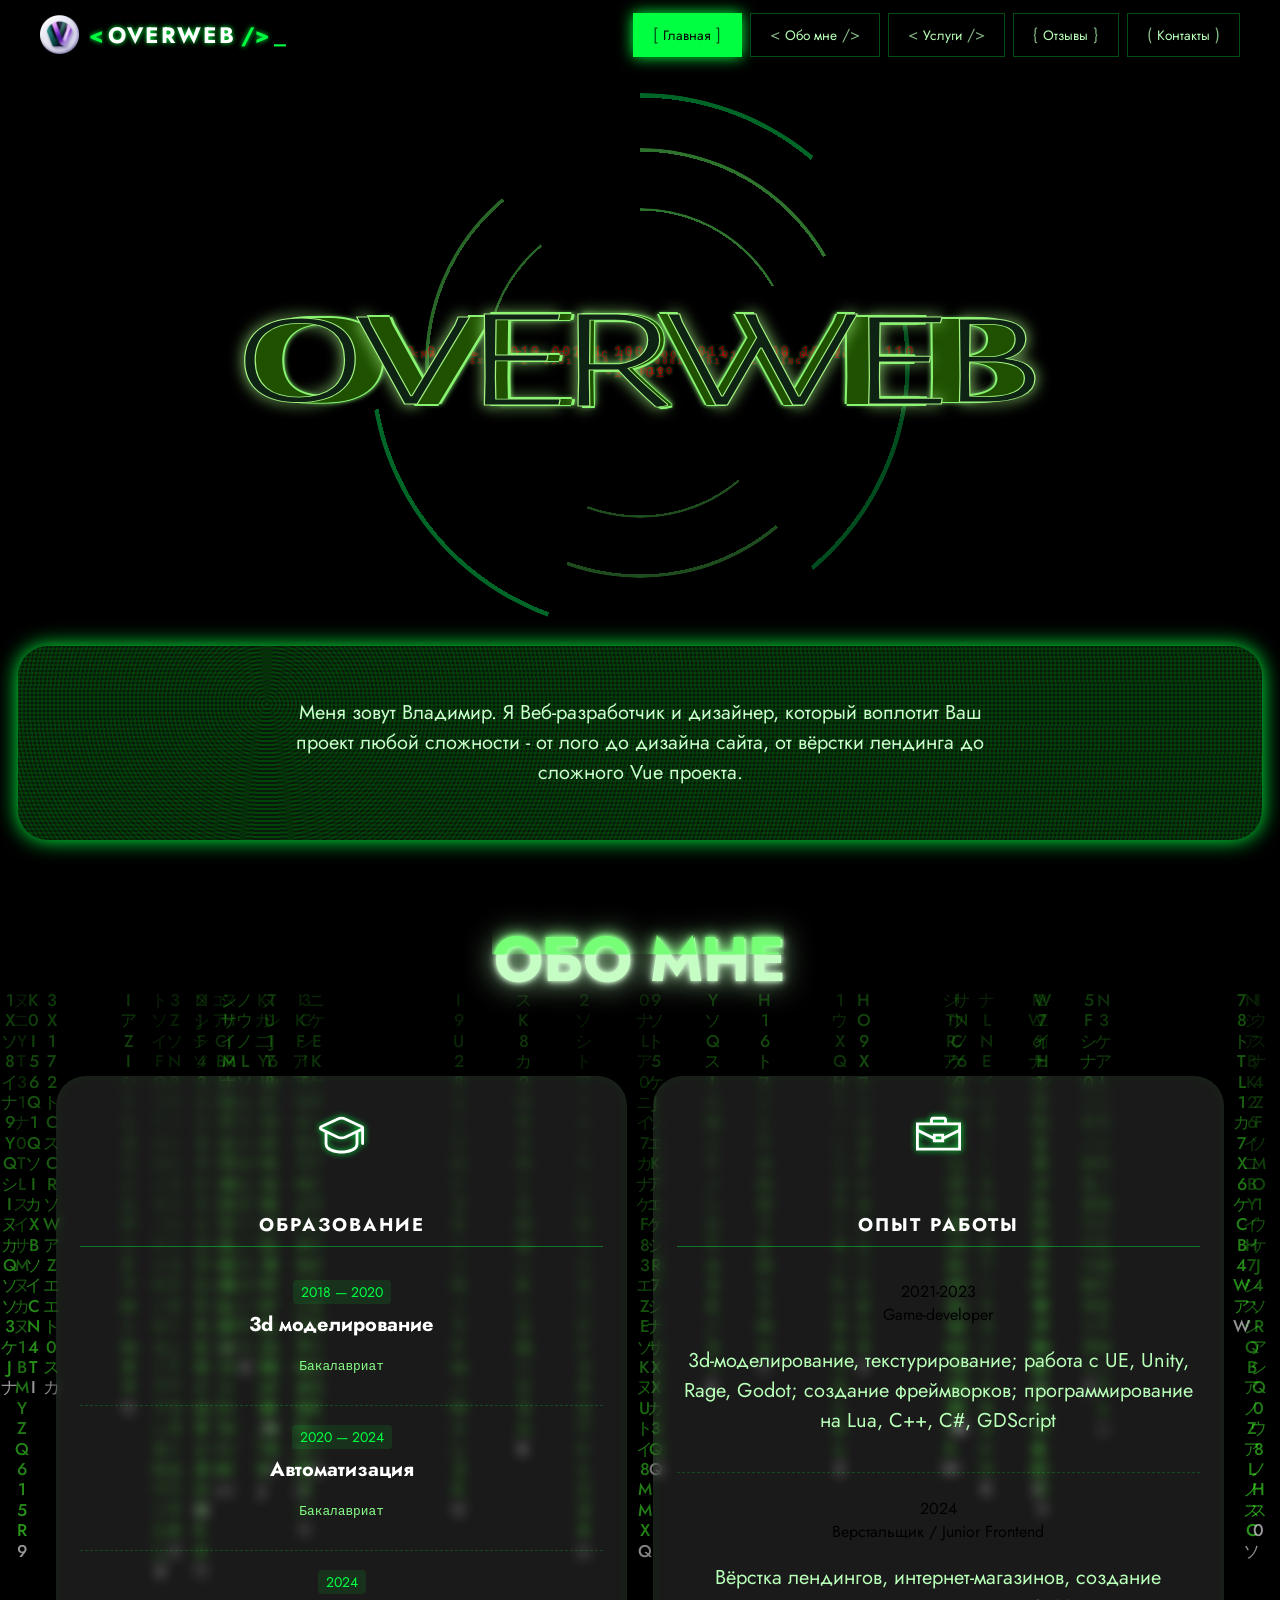
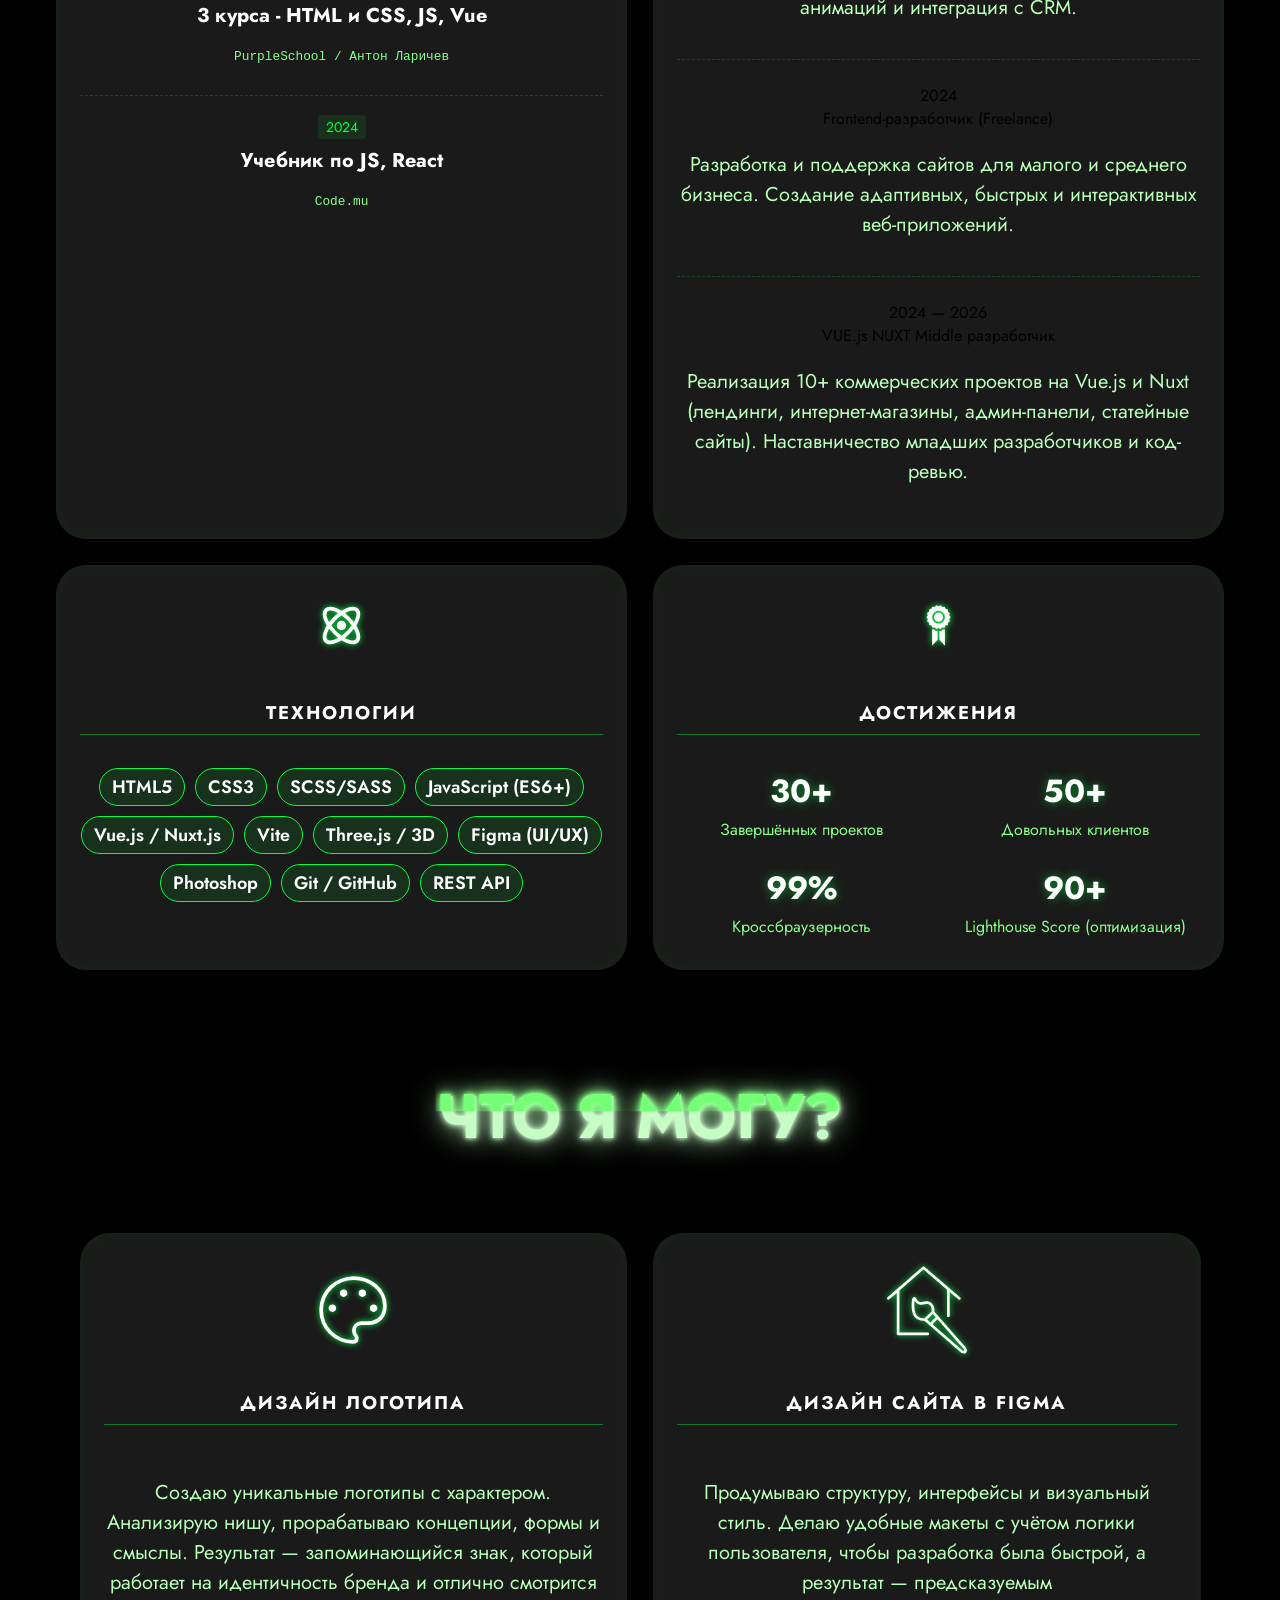
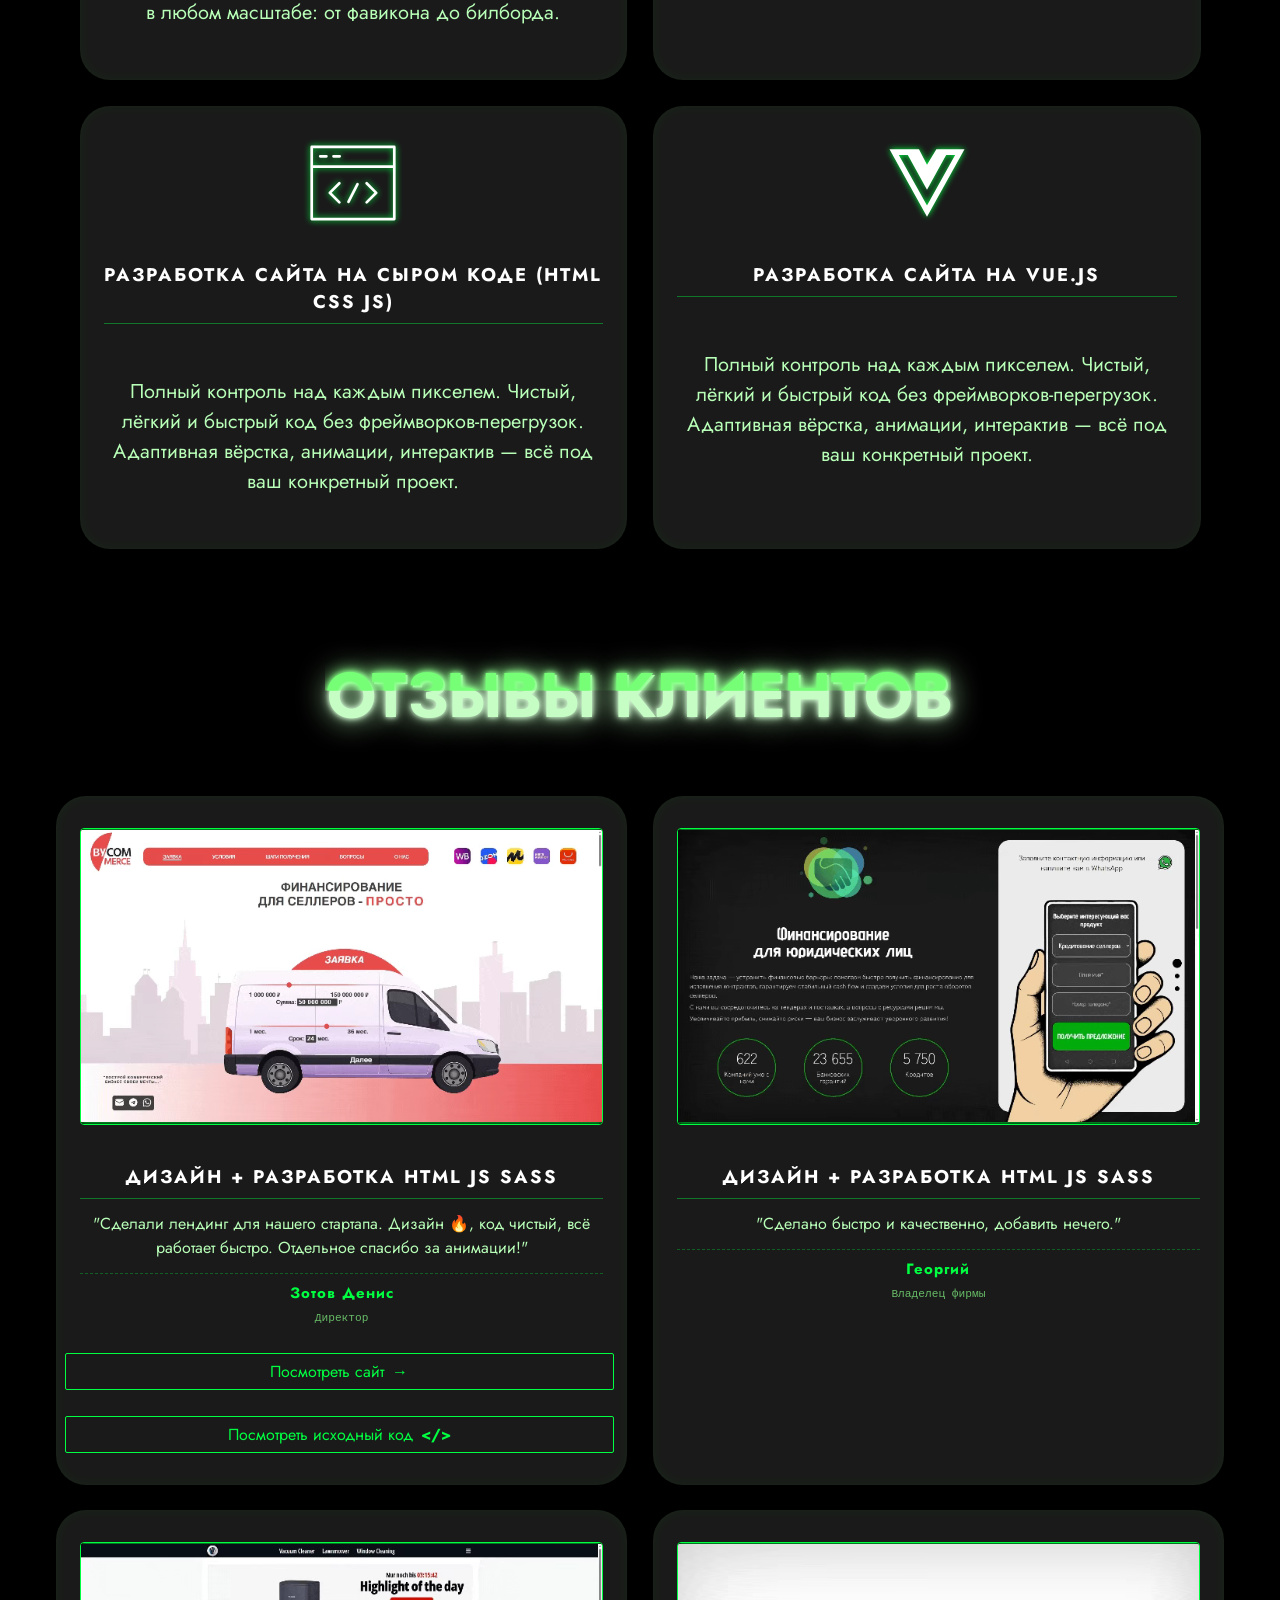
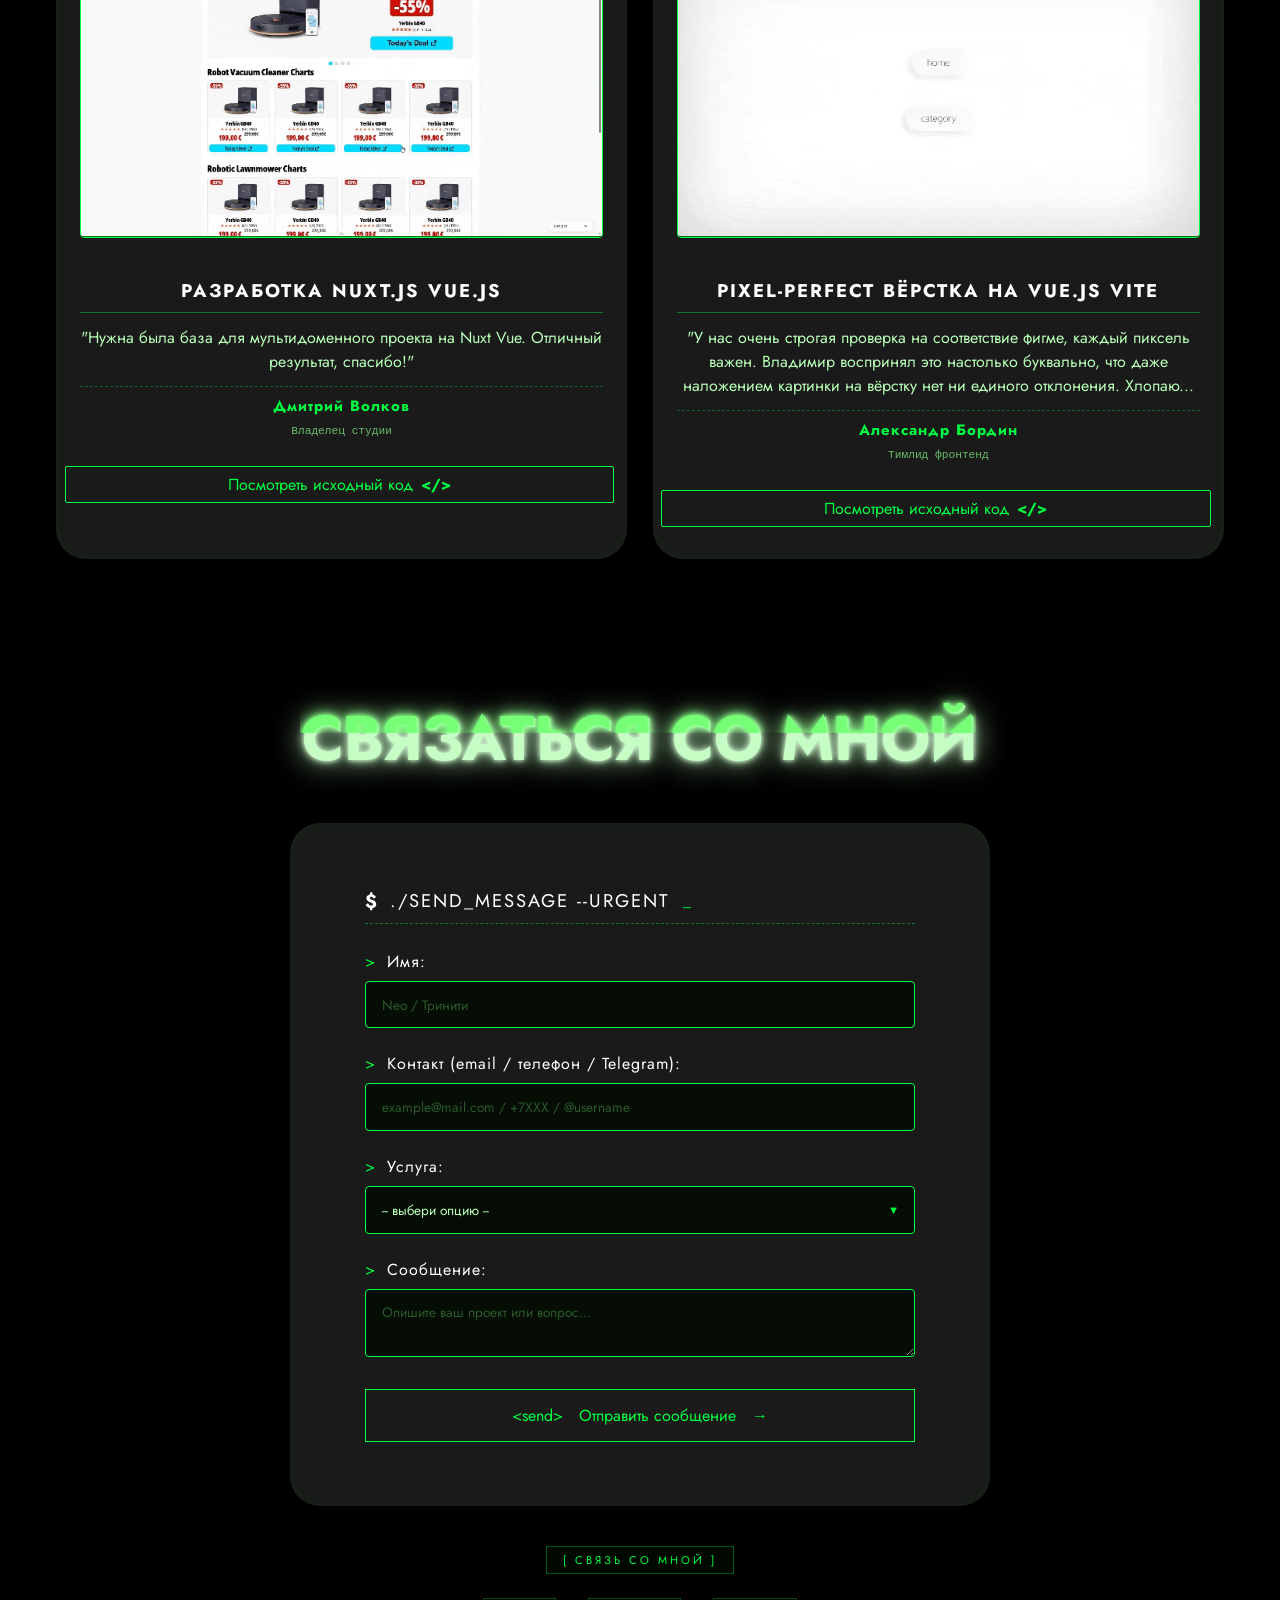
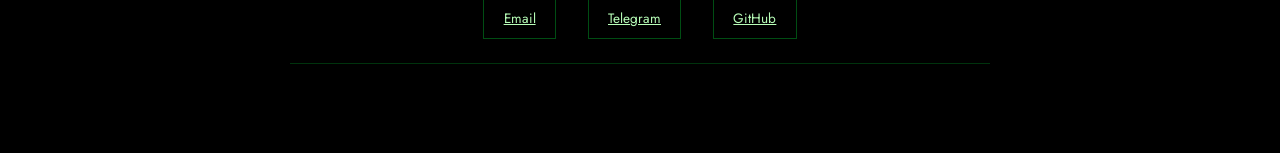
==== commit dd0b0157: "new commit" ====
--- a/index.html
+++ b/index.html
@@ -4,266 +4,65 @@
     <meta charset="UTF-8">
     <meta name="viewport" content="width=device-width, initial-scale=1.0, user-scalable=no">
     <title>OVERWEB frontend</title>
-    <link rel="stylesheet" href="./styles/neon.css">
+    <!-- <link rel="stylesheet" href="./styles/neon.css">
     <link rel="stylesheet" href="./styles/main.css">
     <link rel="stylesheet" href="./styles/rain.css">
     <link rel="stylesheet" href="./styles/reviews.css">
     <link rel="stylesheet" href="./styles/contact.css">
     <link rel="stylesheet" href="./styles/services.css">
     <link rel="stylesheet" href="./styles/header.css">
-    <link rel="stylesheet" href="./styles/about.css">
-
-<link href="https://fonts.googleapis.com/css2?family=Alegreya+Sans+SC:ital,wght@0,100;0,300;0,400;0,500;0,700;0,800;0,900;1,100;1,300;1,400;1,500;1,700;1,800;1,900&family=Jost:ital,wght@0,100..900;1,100..900&display=swap" rel="stylesheet">
+    <link rel="stylesheet" href="./styles/about.css"> -->
+
+    <meta name="description" content="Веб-разработчик и дизайнер Владимир OVERWEB. Создаю сайты на Vue.js/Nuxt, лендинги на чистом HTML/CSS/JS, дизайн в Figma. Более 30+ проектов, 99% кроссбраузерность.">
+    
+    <meta name="keywords" content="создание сайта, дизайн сайта, веб-разработчик, фронтенд, Vue.js, Nuxt, HTML, CSS, JavaScript, логотип, дизайн логотипа, Figma, портфолио">
+    
+    <meta name="author" content="Владимир | OVERWEB">
+    
+    <meta name="robots" content="index, follow">
+
+    <meta name="yandex-verification" content="9e063598d20e0ea8" />
+    
+    <meta name="google-site-verification" content="ljIfa9PPU_KHYVayBiY8xLHcal5cASJQR6qPoIjznms" />
+
+    <link rel="icon" type="image/png" sizes="32x32" href="./images/favicon-32x32.png">
+    <link rel="icon" type="image/png" sizes="16x16" href="./images/favicon-16x16.png">
+    <link rel="apple-touch-icon" href="./images/apple-touch-icon.png">
+
+    <meta property="og:title" content="OVERWEB — Веб-разработчик и дизайнер">
+    <meta property="og:description" content="Сайты на Vue.js, лендинги, дизайн в Figma. Более 30 проектов. Адаптивная вёрстка, анимации, кроссбраузерность.">
+    <meta property="og:type" content="website">
+    <meta property="og:url" content="https://v-overweb.github.io/">
+    <meta property="og:image" content="https://v-overweb.github.io/images/og-preview.jpg">
+    <meta property="og:image:width" content="1200">
+    <meta property="og:image:height" content="630">
+    <meta property="og:locale" content="ru_RU">
+    
+    <meta name="twitter:card" content="summary_large_image">
+    <meta name="twitter:title" content="OVERWEB — Веб-разработчик и дизайнер">
+    <meta name="twitter:description" content="Более 30 проектов. Vue.js, HTML/CSS/JS, Figma. Адаптивная вёрстка и анимации.">
+
+    <link rel="canonical" href="https://v-overweb.github.io/">
+    
+    <meta http-equiv="Content-Type" content="text/html; charset=utf-8">
+    
+    <meta name="apple-mobile-web-app-status-bar-style" content="black-translucent">
+    <meta name="theme-color" content="#0a0a0a">
+    
+
+    <link rel="stylesheet" href="./styles/styles.css">
+    <link rel="preconnect" href="https://fonts.googleapis.com">
+    <link rel="preconnect" href="https://fonts.gstatic.com" crossorigin>
+    <link href="https://fonts.googleapis.com/css2?family=Alegreya+Sans+SC:ital,wght@0,100;0,300;0,400;0,500;0,700;0,800;0,900;1,100;1,300;1,400;1,500;1,700;1,800;1,900&family=Jost:ital,wght@0,100..900;1,100..900&display=swap" rel="stylesheet">
 </head>
 <body>
-    <div class="rain-container">
-        <div class="column" style="left: 3%;">
-            <span class="char">K</span><span class="char" style="opacity: 0.88">ア</span><span class="char" style="opacity: 0.76">7</span><span class="char" style="opacity: 0.64">f</span><span class="char" style="opacity: 0.52">R</span><span class="char" style="opacity: 0.40">イ</span><span class="char" style="opacity: 0.32">3</span><span class="char" style="opacity: 0.24">x</span><span class="char" style="opacity: 0.20">M</span><span class="char" style="opacity: 0.16">オ</span><span class="char" style="opacity: 0.13">9</span><span class="char" style="opacity: 0.12">q</span><span class="char" style="opacity: 0.12">Y</span><span class="char" style="opacity: 0.12">2</span><span class="char" style="opacity: 0.12">ナ</span>
-        </div>
-        <div class="column" style="left: 7%;">
-            <span class="char">Z</span><span class="char" style="opacity: 0.90">カ</span><span class="char" style="opacity: 0.80">4</span><span class="char" style="opacity: 0.70">g</span><span class="char" style="opacity: 0.60">A</span><span class="char" style="opacity: 0.52">キ</span><span class="char" style="opacity: 0.44">8</span><span class="char" style="opacity: 0.36">t</span><span class="char" style="opacity: 0.30">N</span><span class="char" style="opacity: 0.24">ク</span><span class="char" style="opacity: 0.20">5</span><span class="char" style="opacity: 0.16">e</span><span class="char" style="opacity: 0.14">B</span><span class="char" style="opacity: 0.12">ケ</span><span class="char" style="opacity: 0.12">1</span><span class="char" style="opacity: 0.12">w</span><span class="char" style="opacity: 0.12">コ</span><span class="char" style="opacity: 0.12">6</span>
-        </div>
-        <div class="column" style="left: 11%;">
-            <span class="char">Q</span><span class="char" style="opacity: 0.89">サ</span><span class="char" style="opacity: 0.78">2</span><span class="char" style="opacity: 0.67">d</span><span class="char" style="opacity: 0.56">L</span><span class="char" style="opacity: 0.45">シ</span><span class="char" style="opacity: 0.34">9</span><span class="char" style="opacity: 0.23">p</span><span class="char" style="opacity: 0.18">ス</span><span class="char" style="opacity: 0.14">0</span><span class="char" style="opacity: 0.12">セ</span><span class="char" style="opacity: 0.12">v</span>
-        </div>
-        <div class="column" style="left: 15%;">
-            <span class="char">E</span><span class="char" style="opacity: 0.92">ソ</span><span class="char" style="opacity: 0.84">3</span><span class="char" style="opacity: 0.76">h</span><span class="char" style="opacity: 0.68">X</span><span class="char" style="opacity: 0.60">タ</span><span class="char" style="opacity: 0.52">7</span><span class="char" style="opacity: 0.44">u</span><span class="char" style="opacity: 0.36">C</span><span class="char" style="opacity: 0.30">チ</span><span class="char" style="opacity: 0.24">4</span><span class="char" style="opacity: 0.20">m</span><span class="char" style="opacity: 0.16">W</span><span class="char" style="opacity: 0.14">ツ</span><span class="char" style="opacity: 0.12">6</span><span class="char" style="opacity: 0.12">テ</span><span class="char" style="opacity: 0.12">a</span><span class="char" style="opacity: 0.12">ト</span><span class="char" style="opacity: 0.12">8</span><span class="char" style="opacity: 0.12">ナ</span>
-        </div>
-        <div class="column" style="left: 19%;">
-            <span class="char">F</span><span class="char" style="opacity: 0.87">ニ</span><span class="char" style="opacity: 0.74">5</span><span class="char" style="opacity: 0.62">j</span><span class="char" style="opacity: 0.50">P</span><span class="char" style="opacity: 0.38">ヌ</span><span class="char" style="opacity: 0.28">1</span><span class="char" style="opacity: 0.20">k</span><span class="char" style="opacity: 0.16">ネ</span><span class="char" style="opacity: 0.13">0</span><span class="char" style="opacity: 0.12">ノ</span><span class="char" style="opacity: 0.12">G</span><span class="char" style="opacity: 0.12">b</span><span class="char" style="opacity: 0.12">アイ</span>
-        </div>
-        <div class="column" style="left: 23%;">
-            <span class="char">H</span><span class="char" style="opacity: 0.93">ウ</span><span class="char" style="opacity: 0.86">2</span><span class="char" style="opacity: 0.79">c</span><span class="char" style="opacity: 0.72">O</span><span class="char" style="opacity: 0.65">エ</span><span class="char" style="opacity: 0.58">9</span><span class="char" style="opacity: 0.51">s</span><span class="char" style="opacity: 0.44">R</span><span class="char" style="opacity: 0.37">オ</span><span class="char" style="opacity: 0.31">5</span><span class="char" style="opacity: 0.25">l</span><span class="char" style="opacity: 0.20">カ</span><span class="char" style="opacity: 0.16">7</span><span class="char" style="opacity: 0.14">キ</span><span class="char" style="opacity: 0.12">y</span><span class="char" style="opacity: 0.12">ク</span><span class="char" style="opacity: 0.12">3</span><span class="char" style="opacity: 0.12">ケ</span><span class="char" style="opacity: 0.12">コ</span><span class="char" style="opacity: 0.12">サ</span><span class="char" style="opacity: 0.12">シ</span>
-        </div>
-        <div class="column" style="left: 27%;">
-            <span class="char">J</span><span class="char" style="opacity: 0.91">ス</span><span class="char" style="opacity: 0.82">4</span><span class="char" style="opacity: 0.73">n</span><span class="char" style="opacity: 0.64">K</span><span class="char" style="opacity: 0.55">セ</span><span class="char" style="opacity: 0.46">8</span><span class="char" style="opacity: 0.37">o</span><span class="char" style="opacity: 0.30">ソ</span><span class="char" style="opacity: 0.23">1</span><span class="char" style="opacity: 0.18">タ</span><span class="char" style="opacity: 0.14">q</span><span class="char" style="opacity: 0.12">チ</span><span class="char" style="opacity: 0.12">ツ</span><span class="char" style="opacity: 0.12">テ</span><span class="char" style="opacity: 0.12">ト</span>
-        </div>
-        <div class="column" style="left: 31%;">
-            <span class="char">U</span><span class="char" style="opacity: 0.88">ナ</span><span class="char" style="opacity: 0.76">6</span><span class="char" style="opacity: 0.64">r</span><span class="char" style="opacity: 0.52">S</span><span class="char" style="opacity: 0.40">ニ</span><span class="char" style="opacity: 0.30">0</span><span class="char" style="opacity: 0.22">ヌ</span><span class="char" style="opacity: 0.16">ネ</span><span class="char" style="opacity: 0.13">ノ</span><span class="char" style="opacity: 0.12">A</span><span class="char" style="opacity: 0.12">t</span><span class="char" style="opacity: 0.12">B</span>
-        </div>
-        <div class="column" style="left: 35%;">
-            <span class="char">M</span><span class="char" style="opacity: 0.94">イ</span><span class="char" style="opacity: 0.88">7</span><span class="char" style="opacity: 0.82">f</span><span class="char" style="opacity: 0.76">V</span><span class="char" style="opacity: 0.70">ウ</span><span class="char" style="opacity: 0.64">2</span><span class="char" style="opacity: 0.58">g</span><span class="char" style="opacity: 0.52">W</span><span class="char" style="opacity: 0.46">エ</span><span class="char" style="opacity: 0.40">9</span><span class="char" style="opacity: 0.34">z</span><span class="char" style="opacity: 0.28">Y</span><span class="char" style="opacity: 0.22">オ</span><span class="char" style="opacity: 0.18">3</span><span class="char" style="opacity: 0.14">カ</span><span class="char" style="opacity: 0.12">キ</span><span class="char" style="opacity: 0.12">ク</span><span class="char" style="opacity: 0.12">5</span>
-        </div>
-        <div class="column" style="left: 39%;">
-            <span class="char">T</span><span class="char" style="opacity: 0.95">ケ</span><span class="char" style="opacity: 0.90">1</span><span class="char" style="opacity: 0.85">h</span><span class="char" style="opacity: 0.80">D</span><span class="char" style="opacity: 0.75">コ</span><span class="char" style="opacity: 0.70">4</span><span class="char" style="opacity: 0.65">i</span><span class="char" style="opacity: 0.60">サ</span><span class="char" style="opacity: 0.55">0</span><span class="char" style="opacity: 0.50">シ</span><span class="char" style="opacity: 0.45">ス</span><span class="char" style="opacity: 0.40">6</span><span class="char" style="opacity: 0.35">j</span><span class="char" style="opacity: 0.30">セ</span><span class="char" style="opacity: 0.25">ソ</span><span class="char" style="opacity: 0.20">8</span><span class="char" style="opacity: 0.16">タ</span><span class="char" style="opacity: 0.13">チ</span><span class="char" style="opacity: 0.12">ツ</span><span class="char" style="opacity: 0.12">テ</span>
-        </div>
-        <div class="column" style="left: 43%;">
-            <span class="char">L</span><span class="char" style="opacity: 0.92">ト</span><span class="char" style="opacity: 0.84">2</span><span class="char" style="opacity: 0.76">k</span><span class="char" style="opacity: 0.68">ナ</span><span class="char" style="opacity: 0.60">7</span><span class="char" style="opacity: 0.52">ニ</span><span class="char" style="opacity: 0.44">ヌ</span><span class="char" style="opacity: 0.36">5</span><span class="char" style="opacity: 0.30">ネ</span><span class="char" style="opacity: 0.24">ノ</span><span class="char" style="opacity: 0.20">3</span><span class="char" style="opacity: 0.16">ア</span><span class="char" style="opacity: 0.14">イ</span><span class="char" style="opacity: 0.12">ウ</span><span class="char" style="opacity: 0.12">エ</span><span class="char" style="opacity: 0.12">オ</span>
-        </div>
-        <div class="column" style="left: 47%;">
-            <span class="char">X</span><span class="char" style="opacity: 0.89">カ</span><span class="char" style="opacity: 0.78">9</span><span class="char" style="opacity: 0.67">p</span><span class="char" style="opacity: 0.56">F</span><span class="char" style="opacity: 0.45">キ</span><span class="char" style="opacity: 0.34">4</span><span class="char" style="opacity: 0.23">q</span><span class="char" style="opacity: 0.18">ク</span><span class="char" style="opacity: 0.14">ケ</span><span class="char" style="opacity: 0.12">0</span><span class="char" style="opacity: 0.12">コ</span><span class="char" style="opacity: 0.12">サ</span><span class="char" style="opacity: 0.12">シ</span>
-        </div>
-        <div class="column" style="left: 51%;">
-            <span class="char">W</span><span class="char" style="opacity: 0.93">ス</span><span class="char" style="opacity: 0.86">1</span><span class="char" style="opacity: 0.79">v</span><span class="char" style="opacity: 0.72">セ</span><span class="char" style="opacity: 0.65">ソ</span><span class="char" style="opacity: 0.58">6</span><span class="char" style="opacity: 0.51">タ</span><span class="char" style="opacity: 0.44">チ</span><span class="char" style="opacity: 0.37">8</span><span class="char" style="opacity: 0.31">ツ</span><span class="char" style="opacity: 0.25">テ</span><span class="char" style="opacity: 0.20">ト</span><span class="char" style="opacity: 0.16">2</span><span class="char" style="opacity: 0.14">ナ</span><span class="char" style="opacity: 0.12">ニ</span><span class="char" style="opacity: 0.12">ヌ</span><span class="char" style="opacity: 0.12">ネ</span><span class="char" style="opacity: 0.12">ノ</span><span class="char" style="opacity: 0.12">ア</span>
-        </div>
-        <div class="column" style="left: 55%;">
-            <span class="char">Y</span><span class="char" style="opacity: 0.90">イ</span><span class="char" style="opacity: 0.80">3</span><span class="char" style="opacity: 0.70">c</span><span class="char" style="opacity: 0.60">ウ</span><span class="char" style="opacity: 0.50">エ</span><span class="char" style="opacity: 0.40">7</span><span class="char" style="opacity: 0.32">オ</span><span class="char" style="opacity: 0.24">カ</span><span class="char" style="opacity: 0.18">キ</span><span class="char" style="opacity: 0.14">5</span><span class="char" style="opacity: 0.12">ク</span><span class="char" style="opacity: 0.12">ケ</span><span class="char" style="opacity: 0.12">コ</span><span class="char" style="opacity: 0.12">サ</span>
-        </div>
-        <div class="column" style="left: 59%;">
-            <span class="char">R</span><span class="char" style="opacity: 0.94">シ</span><span class="char" style="opacity: 0.88">0</span><span class="char" style="opacity: 0.82">s</span><span class="char" style="opacity: 0.76">ス</span><span class="char" style="opacity: 0.70">セ</span><span class="char" style="opacity: 0.64">9</span><span class="char" style="opacity: 0.58">ソ</span><span class="char" style="opacity: 0.52">タ</span><span class="char" style="opacity: 0.46">4</span><span class="char" style="opacity: 0.40">チ</span><span class="char" style="opacity: 0.34">ツ</span><span class="char" style="opacity: 0.28">テ</span><span class="char" style="opacity: 0.22">ト</span><span class="char" style="opacity: 0.18">ナ</span><span class="char" style="opacity: 0.14">2</span><span class="char" style="opacity: 0.12">ニ</span><span class="char" style="opacity: 0.12">ヌ</span><span class="char" style="opacity: 0.12">ネ</span><span class="char" style="opacity: 0.12">ノ</span><span class="char" style="opacity: 0.12">イ</span><span class="char" style="opacity: 0.12">ウ</span>
-        </div>
-        <div class="column" style="left: 63%;">
-            <span class="char">N</span><span class="char" style="opacity: 0.88">エ</span><span class="char" style="opacity: 0.76">8</span><span class="char" style="opacity: 0.64">l</span><span class="char" style="opacity: 0.52">オ</span><span class="char" style="opacity: 0.40">カ</span><span class="char" style="opacity: 0.30">1</span><span class="char" style="opacity: 0.22">キ</span><span class="char" style="opacity: 0.16">ク</span><span class="char" style="opacity: 0.13">ケ</span><span class="char" style="opacity: 0.12">6</span><span class="char" style="opacity: 0.12">コ</span><span class="char" style="opacity: 0.12">サ</span>
-        </div>
-        <div class="column" style="left: 67%;">
-            <span class="char">B</span><span class="char" style="opacity: 0.92">シ</span><span class="char" style="opacity: 0.84">4</span><span class="char" style="opacity: 0.76">m</span><span class="char" style="opacity: 0.68">ス</span><span class="char" style="opacity: 0.60">セ</span><span class="char" style="opacity: 0.52">7</span><span class="char" style="opacity: 0.44">x</span><span class="char" style="opacity: 0.36">ソ</span><span class="char" style="opacity: 0.30">タ</span><span class="char" style="opacity: 0.24">チ</span><span class="char" style="opacity: 0.20">0</span><span class="char" style="opacity: 0.16">ツ</span><span class="char" style="opacity: 0.14">テ</span><span class="char" style="opacity: 0.12">ト</span><span class="char" style="opacity: 0.12">ナ</span><span class="char" style="opacity: 0.12">2</span><span class="char" style="opacity: 0.12">ニ</span>
-        </div>
-        <div class="column" style="left: 71%;">
-            <span class="char">I</span><span class="char" style="opacity: 0.95">ヌ</span><span class="char" style="opacity: 0.90">5</span><span class="char" style="opacity: 0.85">n</span><span class="char" style="opacity: 0.80">ネ</span><span class="char" style="opacity: 0.75">ノ</span><span class="char" style="opacity: 0.70">ア</span><span class="char" style="opacity: 0.65">3</span><span class="char" style="opacity: 0.60">イ</span><span class="char" style="opacity: 0.55">ウ</span><span class="char" style="opacity: 0.50">エ</span><span class="char" style="opacity: 0.45">オ</span><span class="char" style="opacity: 0.40">8</span><span class="char" style="opacity: 0.35">カ</span><span class="char" style="opacity: 0.30">キ</span><span class="char" style="opacity: 0.25">ク</span><span class="char" style="opacity: 0.20">ケ</span><span class="char" style="opacity: 0.16">コ</span><span class="char" style="opacity: 0.13">サ</span><span class="char" style="opacity: 0.12">1</span><span class="char" style="opacity: 0.12">シ</span><span class="char" style="opacity: 0.12">ス</span><span class="char" style="opacity: 0.12">セ</span>
-        </div>
-        <div class="column" style="left: 75%;">
-            <span class="char">O</span><span class="char" style="opacity: 0.91">ソ</span><span class="char" style="opacity: 0.82">6</span><span class="char" style="opacity: 0.73">y</span><span class="char" style="opacity: 0.64">タ</span><span class="char" style="opacity: 0.55">チ</span><span class="char" style="opacity: 0.46">9</span><span class="char" style="opacity: 0.37">ツ</span><span class="char" style="opacity: 0.30">テ</span><span class="char" style="opacity: 0.23">0</span><span class="char" style="opacity: 0.18">ト</span><span class="char" style="opacity: 0.14">ナ</span><span class="char" style="opacity: 0.12">ニ</span><span class="char" style="opacity: 0.12">ヌ</span><span class="char" style="opacity: 0.12">ネ</span><span class="char" style="opacity: 0.12">7</span>
-        </div>
-        <div class="column" style="left: 79%;">
-            <span class="char">C</span><span class="char" style="opacity: 0.89">ノ</span><span class="char" style="opacity: 0.78">2</span><span class="char" style="opacity: 0.67">e</span><span class="char" style="opacity: 0.56">ア</span><span class="char" style="opacity: 0.45">イ</span><span class="char" style="opacity: 0.34">4</span><span class="char" style="opacity: 0.23">ウ</span><span class="char" style="opacity: 0.18">エ</span><span class="char" style="opacity: 0.14">オ</span><span class="char" style="opacity: 0.12">1</span><span class="char" style="opacity: 0.12">カ</span>
-        </div>
-        <div class="column" style="left: 3%;">
-            <span class="char">K</span><span class="char" style="opacity: 0.88">ア</span><span class="char" style="opacity: 0.76">7</span><span class="char" style="opacity: 0.64">f</span><span class="char" style="opacity: 0.52">R</span><span class="char" style="opacity: 0.40">イ</span><span class="char" style="opacity: 0.32">3</span><span class="char" style="opacity: 0.24">x</span><span class="char" style="opacity: 0.20">M</span><span class="char" style="opacity: 0.16">オ</span><span class="char" style="opacity: 0.13">9</span><span class="char" style="opacity: 0.12">q</span><span class="char" style="opacity: 0.12">Y</span><span class="char" style="opacity: 0.12">2</span><span class="char" style="opacity: 0.12">ナ</span>
-        </div>
-        <div class="column" style="left: 7%;">
-            <span class="char">Z</span><span class="char" style="opacity: 0.90">カ</span><span class="char" style="opacity: 0.80">4</span><span class="char" style="opacity: 0.70">g</span><span class="char" style="opacity: 0.60">A</span><span class="char" style="opacity: 0.52">キ</span><span class="char" style="opacity: 0.44">8</span><span class="char" style="opacity: 0.36">t</span><span class="char" style="opacity: 0.30">N</span><span class="char" style="opacity: 0.24">ク</span><span class="char" style="opacity: 0.20">5</span><span class="char" style="opacity: 0.16">e</span><span class="char" style="opacity: 0.14">B</span><span class="char" style="opacity: 0.12">ケ</span><span class="char" style="opacity: 0.12">1</span><span class="char" style="opacity: 0.12">w</span><span class="char" style="opacity: 0.12">コ</span><span class="char" style="opacity: 0.12">6</span>
-        </div>
-        <div class="column" style="left: 11%;">
-            <span class="char">Q</span><span class="char" style="opacity: 0.89">サ</span><span class="char" style="opacity: 0.78">2</span><span class="char" style="opacity: 0.67">d</span><span class="char" style="opacity: 0.56">L</span><span class="char" style="opacity: 0.45">シ</span><span class="char" style="opacity: 0.34">9</span><span class="char" style="opacity: 0.23">p</span><span class="char" style="opacity: 0.18">ス</span><span class="char" style="opacity: 0.14">0</span><span class="char" style="opacity: 0.12">セ</span><span class="char" style="opacity: 0.12">v</span>
-        </div>
-        <div class="column" style="left: 15%;">
-            <span class="char">E</span><span class="char" style="opacity: 0.92">ソ</span><span class="char" style="opacity: 0.84">3</span><span class="char" style="opacity: 0.76">h</span><span class="char" style="opacity: 0.68">X</span><span class="char" style="opacity: 0.60">タ</span><span class="char" style="opacity: 0.52">7</span><span class="char" style="opacity: 0.44">u</span><span class="char" style="opacity: 0.36">C</span><span class="char" style="opacity: 0.30">チ</span><span class="char" style="opacity: 0.24">4</span><span class="char" style="opacity: 0.20">m</span><span class="char" style="opacity: 0.16">W</span><span class="char" style="opacity: 0.14">ツ</span><span class="char" style="opacity: 0.12">6</span><span class="char" style="opacity: 0.12">テ</span><span class="char" style="opacity: 0.12">a</span><span class="char" style="opacity: 0.12">ト</span><span class="char" style="opacity: 0.12">8</span><span class="char" style="opacity: 0.12">ナ</span>
-        </div>
-        <div class="column" style="left: 19%;">
-            <span class="char">F</span><span class="char" style="opacity: 0.87">ニ</span><span class="char" style="opacity: 0.74">5</span><span class="char" style="opacity: 0.62">j</span><span class="char" style="opacity: 0.50">P</span><span class="char" style="opacity: 0.38">ヌ</span><span class="char" style="opacity: 0.28">1</span><span class="char" style="opacity: 0.20">k</span><span class="char" style="opacity: 0.16">ネ</span><span class="char" style="opacity: 0.13">0</span><span class="char" style="opacity: 0.12">ノ</span><span class="char" style="opacity: 0.12">G</span><span class="char" style="opacity: 0.12">b</span><span class="char" style="opacity: 0.12">アイ</span>
-        </div>
-        <div class="column" style="left: 23%;">
-            <span class="char">H</span><span class="char" style="opacity: 0.93">ウ</span><span class="char" style="opacity: 0.86">2</span><span class="char" style="opacity: 0.79">c</span><span class="char" style="opacity: 0.72">O</span><span class="char" style="opacity: 0.65">エ</span><span class="char" style="opacity: 0.58">9</span><span class="char" style="opacity: 0.51">s</span><span class="char" style="opacity: 0.44">R</span><span class="char" style="opacity: 0.37">オ</span><span class="char" style="opacity: 0.31">5</span><span class="char" style="opacity: 0.25">l</span><span class="char" style="opacity: 0.20">カ</span><span class="char" style="opacity: 0.16">7</span><span class="char" style="opacity: 0.14">キ</span><span class="char" style="opacity: 0.12">y</span><span class="char" style="opacity: 0.12">ク</span><span class="char" style="opacity: 0.12">3</span><span class="char" style="opacity: 0.12">ケ</span><span class="char" style="opacity: 0.12">コ</span><span class="char" style="opacity: 0.12">サ</span><span class="char" style="opacity: 0.12">シ</span>
-        </div>
-        <div class="column" style="left: 27%;">
-            <span class="char">J</span><span class="char" style="opacity: 0.91">ス</span><span class="char" style="opacity: 0.82">4</span><span class="char" style="opacity: 0.73">n</span><span class="char" style="opacity: 0.64">K</span><span class="char" style="opacity: 0.55">セ</span><span class="char" style="opacity: 0.46">8</span><span class="char" style="opacity: 0.37">o</span><span class="char" style="opacity: 0.30">ソ</span><span class="char" style="opacity: 0.23">1</span><span class="char" style="opacity: 0.18">タ</span><span class="char" style="opacity: 0.14">q</span><span class="char" style="opacity: 0.12">チ</span><span class="char" style="opacity: 0.12">ツ</span><span class="char" style="opacity: 0.12">テ</span><span class="char" style="opacity: 0.12">ト</span>
-        </div>
-        <div class="column" style="left: 31%;">
-            <span class="char">U</span><span class="char" style="opacity: 0.88">ナ</span><span class="char" style="opacity: 0.76">6</span><span class="char" style="opacity: 0.64">r</span><span class="char" style="opacity: 0.52">S</span><span class="char" style="opacity: 0.40">ニ</span><span class="char" style="opacity: 0.30">0</span><span class="char" style="opacity: 0.22">ヌ</span><span class="char" style="opacity: 0.16">ネ</span><span class="char" style="opacity: 0.13">ノ</span><span class="char" style="opacity: 0.12">A</span><span class="char" style="opacity: 0.12">t</span><span class="char" style="opacity: 0.12">B</span>
-        </div>
-        <div class="column" style="left: 35%;">
-            <span class="char">M</span><span class="char" style="opacity: 0.94">イ</span><span class="char" style="opacity: 0.88">7</span><span class="char" style="opacity: 0.82">f</span><span class="char" style="opacity: 0.76">V</span><span class="char" style="opacity: 0.70">ウ</span><span class="char" style="opacity: 0.64">2</span><span class="char" style="opacity: 0.58">g</span><span class="char" style="opacity: 0.52">W</span><span class="char" style="opacity: 0.46">エ</span><span class="char" style="opacity: 0.40">9</span><span class="char" style="opacity: 0.34">z</span><span class="char" style="opacity: 0.28">Y</span><span class="char" style="opacity: 0.22">オ</span><span class="char" style="opacity: 0.18">3</span><span class="char" style="opacity: 0.14">カ</span><span class="char" style="opacity: 0.12">キ</span><span class="char" style="opacity: 0.12">ク</span><span class="char" style="opacity: 0.12">5</span>
-        </div>
-        <div class="column" style="left: 39%;">
-            <span class="char">T</span><span class="char" style="opacity: 0.95">ケ</span><span class="char" style="opacity: 0.90">1</span><span class="char" style="opacity: 0.85">h</span><span class="char" style="opacity: 0.80">D</span><span class="char" style="opacity: 0.75">コ</span><span class="char" style="opacity: 0.70">4</span><span class="char" style="opacity: 0.65">i</span><span class="char" style="opacity: 0.60">サ</span><span class="char" style="opacity: 0.55">0</span><span class="char" style="opacity: 0.50">シ</span><span class="char" style="opacity: 0.45">ス</span><span class="char" style="opacity: 0.40">6</span><span class="char" style="opacity: 0.35">j</span><span class="char" style="opacity: 0.30">セ</span><span class="char" style="opacity: 0.25">ソ</span><span class="char" style="opacity: 0.20">8</span><span class="char" style="opacity: 0.16">タ</span><span class="char" style="opacity: 0.13">チ</span><span class="char" style="opacity: 0.12">ツ</span><span class="char" style="opacity: 0.12">テ</span>
-        </div>
-        <div class="column" style="left: 43%;">
-            <span class="char">L</span><span class="char" style="opacity: 0.92">ト</span><span class="char" style="opacity: 0.84">2</span><span class="char" style="opacity: 0.76">k</span><span class="char" style="opacity: 0.68">ナ</span><span class="char" style="opacity: 0.60">7</span><span class="char" style="opacity: 0.52">ニ</span><span class="char" style="opacity: 0.44">ヌ</span><span class="char" style="opacity: 0.36">5</span><span class="char" style="opacity: 0.30">ネ</span><span class="char" style="opacity: 0.24">ノ</span><span class="char" style="opacity: 0.20">3</span><span class="char" style="opacity: 0.16">ア</span><span class="char" style="opacity: 0.14">イ</span><span class="char" style="opacity: 0.12">ウ</span><span class="char" style="opacity: 0.12">エ</span><span class="char" style="opacity: 0.12">オ</span>
-        </div>
-        <div class="column" style="left: 47%;">
-            <span class="char">X</span><span class="char" style="opacity: 0.89">カ</span><span class="char" style="opacity: 0.78">9</span><span class="char" style="opacity: 0.67">p</span><span class="char" style="opacity: 0.56">F</span><span class="char" style="opacity: 0.45">キ</span><span class="char" style="opacity: 0.34">4</span><span class="char" style="opacity: 0.23">q</span><span class="char" style="opacity: 0.18">ク</span><span class="char" style="opacity: 0.14">ケ</span><span class="char" style="opacity: 0.12">0</span><span class="char" style="opacity: 0.12">コ</span><span class="char" style="opacity: 0.12">サ</span><span class="char" style="opacity: 0.12">シ</span>
-        </div>
-        <div class="column" style="left: 51%;">
-            <span class="char">W</span><span class="char" style="opacity: 0.93">ス</span><span class="char" style="opacity: 0.86">1</span><span class="char" style="opacity: 0.79">v</span><span class="char" style="opacity: 0.72">セ</span><span class="char" style="opacity: 0.65">ソ</span><span class="char" style="opacity: 0.58">6</span><span class="char" style="opacity: 0.51">タ</span><span class="char" style="opacity: 0.44">チ</span><span class="char" style="opacity: 0.37">8</span><span class="char" style="opacity: 0.31">ツ</span><span class="char" style="opacity: 0.25">テ</span><span class="char" style="opacity: 0.20">ト</span><span class="char" style="opacity: 0.16">2</span><span class="char" style="opacity: 0.14">ナ</span><span class="char" style="opacity: 0.12">ニ</span><span class="char" style="opacity: 0.12">ヌ</span><span class="char" style="opacity: 0.12">ネ</span><span class="char" style="opacity: 0.12">ノ</span><span class="char" style="opacity: 0.12">ア</span>
-        </div>
-        <div class="column" style="left: 55%;">
-            <span class="char">Y</span><span class="char" style="opacity: 0.90">イ</span><span class="char" style="opacity: 0.80">3</span><span class="char" style="opacity: 0.70">c</span><span class="char" style="opacity: 0.60">ウ</span><span class="char" style="opacity: 0.50">エ</span><span class="char" style="opacity: 0.40">7</span><span class="char" style="opacity: 0.32">オ</span><span class="char" style="opacity: 0.24">カ</span><span class="char" style="opacity: 0.18">キ</span><span class="char" style="opacity: 0.14">5</span><span class="char" style="opacity: 0.12">ク</span><span class="char" style="opacity: 0.12">ケ</span><span class="char" style="opacity: 0.12">コ</span><span class="char" style="opacity: 0.12">サ</span>
-        </div>
-        <div class="column" style="left: 59%;">
-            <span class="char">R</span><span class="char" style="opacity: 0.94">シ</span><span class="char" style="opacity: 0.88">0</span><span class="char" style="opacity: 0.82">s</span><span class="char" style="opacity: 0.76">ス</span><span class="char" style="opacity: 0.70">セ</span><span class="char" style="opacity: 0.64">9</span><span class="char" style="opacity: 0.58">ソ</span><span class="char" style="opacity: 0.52">タ</span><span class="char" style="opacity: 0.46">4</span><span class="char" style="opacity: 0.40">チ</span><span class="char" style="opacity: 0.34">ツ</span><span class="char" style="opacity: 0.28">テ</span><span class="char" style="opacity: 0.22">ト</span><span class="char" style="opacity: 0.18">ナ</span><span class="char" style="opacity: 0.14">2</span><span class="char" style="opacity: 0.12">ニ</span><span class="char" style="opacity: 0.12">ヌ</span><span class="char" style="opacity: 0.12">ネ</span><span class="char" style="opacity: 0.12">ノ</span><span class="char" style="opacity: 0.12">イ</span><span class="char" style="opacity: 0.12">ウ</span>
-        </div>
-        <div class="column" style="left: 63%;">
-            <span class="char">N</span><span class="char" style="opacity: 0.88">エ</span><span class="char" style="opacity: 0.76">8</span><span class="char" style="opacity: 0.64">l</span><span class="char" style="opacity: 0.52">オ</span><span class="char" style="opacity: 0.40">カ</span><span class="char" style="opacity: 0.30">1</span><span class="char" style="opacity: 0.22">キ</span><span class="char" style="opacity: 0.16">ク</span><span class="char" style="opacity: 0.13">ケ</span><span class="char" style="opacity: 0.12">6</span><span class="char" style="opacity: 0.12">コ</span><span class="char" style="opacity: 0.12">サ</span>
-        </div>
-        <div class="column" style="left: 67%;">
-            <span class="char">B</span><span class="char" style="opacity: 0.92">シ</span><span class="char" style="opacity: 0.84">4</span><span class="char" style="opacity: 0.76">m</span><span class="char" style="opacity: 0.68">ス</span><span class="char" style="opacity: 0.60">セ</span><span class="char" style="opacity: 0.52">7</span><span class="char" style="opacity: 0.44">x</span><span class="char" style="opacity: 0.36">ソ</span><span class="char" style="opacity: 0.30">タ</span><span class="char" style="opacity: 0.24">チ</span><span class="char" style="opacity: 0.20">0</span><span class="char" style="opacity: 0.16">ツ</span><span class="char" style="opacity: 0.14">テ</span><span class="char" style="opacity: 0.12">ト</span><span class="char" style="opacity: 0.12">ナ</span><span class="char" style="opacity: 0.12">2</span><span class="char" style="opacity: 0.12">ニ</span>
-        </div>
-        <div class="column" style="left: 71%;">
-            <span class="char">I</span><span class="char" style="opacity: 0.95">ヌ</span><span class="char" style="opacity: 0.90">5</span><span class="char" style="opacity: 0.85">n</span><span class="char" style="opacity: 0.80">ネ</span><span class="char" style="opacity: 0.75">ノ</span><span class="char" style="opacity: 0.70">ア</span><span class="char" style="opacity: 0.65">3</span><span class="char" style="opacity: 0.60">イ</span><span class="char" style="opacity: 0.55">ウ</span><span class="char" style="opacity: 0.50">エ</span><span class="char" style="opacity: 0.45">オ</span><span class="char" style="opacity: 0.40">8</span><span class="char" style="opacity: 0.35">カ</span><span class="char" style="opacity: 0.30">キ</span><span class="char" style="opacity: 0.25">ク</span><span class="char" style="opacity: 0.20">ケ</span><span class="char" style="opacity: 0.16">コ</span><span class="char" style="opacity: 0.13">サ</span><span class="char" style="opacity: 0.12">1</span><span class="char" style="opacity: 0.12">シ</span><span class="char" style="opacity: 0.12">ス</span><span class="char" style="opacity: 0.12">セ</span>
-        </div>
-        <div class="column" style="left: 75%;">
-            <span class="char">O</span><span class="char" style="opacity: 0.91">ソ</span><span class="char" style="opacity: 0.82">6</span><span class="char" style="opacity: 0.73">y</span><span class="char" style="opacity: 0.64">タ</span><span class="char" style="opacity: 0.55">チ</span><span class="char" style="opacity: 0.46">9</span><span class="char" style="opacity: 0.37">ツ</span><span class="char" style="opacity: 0.30">テ</span><span class="char" style="opacity: 0.23">0</span><span class="char" style="opacity: 0.18">ト</span><span class="char" style="opacity: 0.14">ナ</span><span class="char" style="opacity: 0.12">ニ</span><span class="char" style="opacity: 0.12">ヌ</span><span class="char" style="opacity: 0.12">ネ</span><span class="char" style="opacity: 0.12">7</span>
-        </div>
-        <div class="column" style="left: 79%;">
-            <span class="char">C</span><span class="char" style="opacity: 0.89">ノ</span><span class="char" style="opacity: 0.78">2</span><span class="char" style="opacity: 0.67">e</span><span class="char" style="opacity: 0.56">ア</span><span class="char" style="opacity: 0.45">イ</span><span class="char" style="opacity: 0.34">4</span><span class="char" style="opacity: 0.23">ウ</span><span class="char" style="opacity: 0.18">エ</span><span class="char" style="opacity: 0.14">オ</span><span class="char" style="opacity: 0.12">1</span><span class="char" style="opacity: 0.12">カ</span>
-        </div>
-        <div class="column" style="left: 3%;">
-            <span class="char">K</span><span class="char" style="opacity: 0.88">ア</span><span class="char" style="opacity: 0.76">7</span><span class="char" style="opacity: 0.64">f</span><span class="char" style="opacity: 0.52">R</span><span class="char" style="opacity: 0.40">イ</span><span class="char" style="opacity: 0.32">3</span><span class="char" style="opacity: 0.24">x</span><span class="char" style="opacity: 0.20">M</span><span class="char" style="opacity: 0.16">オ</span><span class="char" style="opacity: 0.13">9</span><span class="char" style="opacity: 0.12">q</span><span class="char" style="opacity: 0.12">Y</span><span class="char" style="opacity: 0.12">2</span><span class="char" style="opacity: 0.12">ナ</span>
-        </div>
-        <div class="column" style="left: 7%;">
-            <span class="char">Z</span><span class="char" style="opacity: 0.90">カ</span><span class="char" style="opacity: 0.80">4</span><span class="char" style="opacity: 0.70">g</span><span class="char" style="opacity: 0.60">A</span><span class="char" style="opacity: 0.52">キ</span><span class="char" style="opacity: 0.44">8</span><span class="char" style="opacity: 0.36">t</span><span class="char" style="opacity: 0.30">N</span><span class="char" style="opacity: 0.24">ク</span><span class="char" style="opacity: 0.20">5</span><span class="char" style="opacity: 0.16">e</span><span class="char" style="opacity: 0.14">B</span><span class="char" style="opacity: 0.12">ケ</span><span class="char" style="opacity: 0.12">1</span><span class="char" style="opacity: 0.12">w</span><span class="char" style="opacity: 0.12">コ</span><span class="char" style="opacity: 0.12">6</span>
-        </div>
-        <div class="column" style="left: 11%;">
-            <span class="char">Q</span><span class="char" style="opacity: 0.89">サ</span><span class="char" style="opacity: 0.78">2</span><span class="char" style="opacity: 0.67">d</span><span class="char" style="opacity: 0.56">L</span><span class="char" style="opacity: 0.45">シ</span><span class="char" style="opacity: 0.34">9</span><span class="char" style="opacity: 0.23">p</span><span class="char" style="opacity: 0.18">ス</span><span class="char" style="opacity: 0.14">0</span><span class="char" style="opacity: 0.12">セ</span><span class="char" style="opacity: 0.12">v</span>
-        </div>
-        <div class="column" style="left: 15%;">
-            <span class="char">E</span><span class="char" style="opacity: 0.92">ソ</span><span class="char" style="opacity: 0.84">3</span><span class="char" style="opacity: 0.76">h</span><span class="char" style="opacity: 0.68">X</span><span class="char" style="opacity: 0.60">タ</span><span class="char" style="opacity: 0.52">7</span><span class="char" style="opacity: 0.44">u</span><span class="char" style="opacity: 0.36">C</span><span class="char" style="opacity: 0.30">チ</span><span class="char" style="opacity: 0.24">4</span><span class="char" style="opacity: 0.20">m</span><span class="char" style="opacity: 0.16">W</span><span class="char" style="opacity: 0.14">ツ</span><span class="char" style="opacity: 0.12">6</span><span class="char" style="opacity: 0.12">テ</span><span class="char" style="opacity: 0.12">a</span><span class="char" style="opacity: 0.12">ト</span><span class="char" style="opacity: 0.12">8</span><span class="char" style="opacity: 0.12">ナ</span>
-        </div>
-        <div class="column" style="left: 19%;">
-            <span class="char">F</span><span class="char" style="opacity: 0.87">ニ</span><span class="char" style="opacity: 0.74">5</span><span class="char" style="opacity: 0.62">j</span><span class="char" style="opacity: 0.50">P</span><span class="char" style="opacity: 0.38">ヌ</span><span class="char" style="opacity: 0.28">1</span><span class="char" style="opacity: 0.20">k</span><span class="char" style="opacity: 0.16">ネ</span><span class="char" style="opacity: 0.13">0</span><span class="char" style="opacity: 0.12">ノ</span><span class="char" style="opacity: 0.12">G</span><span class="char" style="opacity: 0.12">b</span><span class="char" style="opacity: 0.12">アイ</span>
-        </div>
-        <div class="column" style="left: 23%;">
-            <span class="char">H</span><span class="char" style="opacity: 0.93">ウ</span><span class="char" style="opacity: 0.86">2</span><span class="char" style="opacity: 0.79">c</span><span class="char" style="opacity: 0.72">O</span><span class="char" style="opacity: 0.65">エ</span><span class="char" style="opacity: 0.58">9</span><span class="char" style="opacity: 0.51">s</span><span class="char" style="opacity: 0.44">R</span><span class="char" style="opacity: 0.37">オ</span><span class="char" style="opacity: 0.31">5</span><span class="char" style="opacity: 0.25">l</span><span class="char" style="opacity: 0.20">カ</span><span class="char" style="opacity: 0.16">7</span><span class="char" style="opacity: 0.14">キ</span><span class="char" style="opacity: 0.12">y</span><span class="char" style="opacity: 0.12">ク</span><span class="char" style="opacity: 0.12">3</span><span class="char" style="opacity: 0.12">ケ</span><span class="char" style="opacity: 0.12">コ</span><span class="char" style="opacity: 0.12">サ</span><span class="char" style="opacity: 0.12">シ</span>
-        </div>
-        <div class="column" style="left: 27%;">
-            <span class="char">J</span><span class="char" style="opacity: 0.91">ス</span><span class="char" style="opacity: 0.82">4</span><span class="char" style="opacity: 0.73">n</span><span class="char" style="opacity: 0.64">K</span><span class="char" style="opacity: 0.55">セ</span><span class="char" style="opacity: 0.46">8</span><span class="char" style="opacity: 0.37">o</span><span class="char" style="opacity: 0.30">ソ</span><span class="char" style="opacity: 0.23">1</span><span class="char" style="opacity: 0.18">タ</span><span class="char" style="opacity: 0.14">q</span><span class="char" style="opacity: 0.12">チ</span><span class="char" style="opacity: 0.12">ツ</span><span class="char" style="opacity: 0.12">テ</span><span class="char" style="opacity: 0.12">ト</span>
-        </div>
-        <div class="column" style="left: 31%;">
-            <span class="char">U</span><span class="char" style="opacity: 0.88">ナ</span><span class="char" style="opacity: 0.76">6</span><span class="char" style="opacity: 0.64">r</span><span class="char" style="opacity: 0.52">S</span><span class="char" style="opacity: 0.40">ニ</span><span class="char" style="opacity: 0.30">0</span><span class="char" style="opacity: 0.22">ヌ</span><span class="char" style="opacity: 0.16">ネ</span><span class="char" style="opacity: 0.13">ノ</span><span class="char" style="opacity: 0.12">A</span><span class="char" style="opacity: 0.12">t</span><span class="char" style="opacity: 0.12">B</span>
-        </div>
-        <div class="column" style="left: 35%;">
-            <span class="char">M</span><span class="char" style="opacity: 0.94">イ</span><span class="char" style="opacity: 0.88">7</span><span class="char" style="opacity: 0.82">f</span><span class="char" style="opacity: 0.76">V</span><span class="char" style="opacity: 0.70">ウ</span><span class="char" style="opacity: 0.64">2</span><span class="char" style="opacity: 0.58">g</span><span class="char" style="opacity: 0.52">W</span><span class="char" style="opacity: 0.46">エ</span><span class="char" style="opacity: 0.40">9</span><span class="char" style="opacity: 0.34">z</span><span class="char" style="opacity: 0.28">Y</span><span class="char" style="opacity: 0.22">オ</span><span class="char" style="opacity: 0.18">3</span><span class="char" style="opacity: 0.14">カ</span><span class="char" style="opacity: 0.12">キ</span><span class="char" style="opacity: 0.12">ク</span><span class="char" style="opacity: 0.12">5</span>
-        </div>
-        <div class="column" style="left: 39%;">
-            <span class="char">T</span><span class="char" style="opacity: 0.95">ケ</span><span class="char" style="opacity: 0.90">1</span><span class="char" style="opacity: 0.85">h</span><span class="char" style="opacity: 0.80">D</span><span class="char" style="opacity: 0.75">コ</span><span class="char" style="opacity: 0.70">4</span><span class="char" style="opacity: 0.65">i</span><span class="char" style="opacity: 0.60">サ</span><span class="char" style="opacity: 0.55">0</span><span class="char" style="opacity: 0.50">シ</span><span class="char" style="opacity: 0.45">ス</span><span class="char" style="opacity: 0.40">6</span><span class="char" style="opacity: 0.35">j</span><span class="char" style="opacity: 0.30">セ</span><span class="char" style="opacity: 0.25">ソ</span><span class="char" style="opacity: 0.20">8</span><span class="char" style="opacity: 0.16">タ</span><span class="char" style="opacity: 0.13">チ</span><span class="char" style="opacity: 0.12">ツ</span><span class="char" style="opacity: 0.12">テ</span>
-        </div>
-        <div class="column" style="left: 43%;">
-            <span class="char">L</span><span class="char" style="opacity: 0.92">ト</span><span class="char" style="opacity: 0.84">2</span><span class="char" style="opacity: 0.76">k</span><span class="char" style="opacity: 0.68">ナ</span><span class="char" style="opacity: 0.60">7</span><span class="char" style="opacity: 0.52">ニ</span><span class="char" style="opacity: 0.44">ヌ</span><span class="char" style="opacity: 0.36">5</span><span class="char" style="opacity: 0.30">ネ</span><span class="char" style="opacity: 0.24">ノ</span><span class="char" style="opacity: 0.20">3</span><span class="char" style="opacity: 0.16">ア</span><span class="char" style="opacity: 0.14">イ</span><span class="char" style="opacity: 0.12">ウ</span><span class="char" style="opacity: 0.12">エ</span><span class="char" style="opacity: 0.12">オ</span>
-        </div>
-        <div class="column" style="left: 47%;">
-            <span class="char">X</span><span class="char" style="opacity: 0.89">カ</span><span class="char" style="opacity: 0.78">9</span><span class="char" style="opacity: 0.67">p</span><span class="char" style="opacity: 0.56">F</span><span class="char" style="opacity: 0.45">キ</span><span class="char" style="opacity: 0.34">4</span><span class="char" style="opacity: 0.23">q</span><span class="char" style="opacity: 0.18">ク</span><span class="char" style="opacity: 0.14">ケ</span><span class="char" style="opacity: 0.12">0</span><span class="char" style="opacity: 0.12">コ</span><span class="char" style="opacity: 0.12">サ</span><span class="char" style="opacity: 0.12">シ</span>
-        </div>
-        <div class="column" style="left: 51%;">
-            <span class="char">W</span><span class="char" style="opacity: 0.93">ス</span><span class="char" style="opacity: 0.86">1</span><span class="char" style="opacity: 0.79">v</span><span class="char" style="opacity: 0.72">セ</span><span class="char" style="opacity: 0.65">ソ</span><span class="char" style="opacity: 0.58">6</span><span class="char" style="opacity: 0.51">タ</span><span class="char" style="opacity: 0.44">チ</span><span class="char" style="opacity: 0.37">8</span><span class="char" style="opacity: 0.31">ツ</span><span class="char" style="opacity: 0.25">テ</span><span class="char" style="opacity: 0.20">ト</span><span class="char" style="opacity: 0.16">2</span><span class="char" style="opacity: 0.14">ナ</span><span class="char" style="opacity: 0.12">ニ</span><span class="char" style="opacity: 0.12">ヌ</span><span class="char" style="opacity: 0.12">ネ</span><span class="char" style="opacity: 0.12">ノ</span><span class="char" style="opacity: 0.12">ア</span>
-        </div>
-        <div class="column" style="left: 55%;">
-            <span class="char">Y</span><span class="char" style="opacity: 0.90">イ</span><span class="char" style="opacity: 0.80">3</span><span class="char" style="opacity: 0.70">c</span><span class="char" style="opacity: 0.60">ウ</span><span class="char" style="opacity: 0.50">エ</span><span class="char" style="opacity: 0.40">7</span><span class="char" style="opacity: 0.32">オ</span><span class="char" style="opacity: 0.24">カ</span><span class="char" style="opacity: 0.18">キ</span><span class="char" style="opacity: 0.14">5</span><span class="char" style="opacity: 0.12">ク</span><span class="char" style="opacity: 0.12">ケ</span><span class="char" style="opacity: 0.12">コ</span><span class="char" style="opacity: 0.12">サ</span>
-        </div>
-        <div class="column" style="left: 59%;">
-            <span class="char">R</span><span class="char" style="opacity: 0.94">シ</span><span class="char" style="opacity: 0.88">0</span><span class="char" style="opacity: 0.82">s</span><span class="char" style="opacity: 0.76">ス</span><span class="char" style="opacity: 0.70">セ</span><span class="char" style="opacity: 0.64">9</span><span class="char" style="opacity: 0.58">ソ</span><span class="char" style="opacity: 0.52">タ</span><span class="char" style="opacity: 0.46">4</span><span class="char" style="opacity: 0.40">チ</span><span class="char" style="opacity: 0.34">ツ</span><span class="char" style="opacity: 0.28">テ</span><span class="char" style="opacity: 0.22">ト</span><span class="char" style="opacity: 0.18">ナ</span><span class="char" style="opacity: 0.14">2</span><span class="char" style="opacity: 0.12">ニ</span><span class="char" style="opacity: 0.12">ヌ</span><span class="char" style="opacity: 0.12">ネ</span><span class="char" style="opacity: 0.12">ノ</span><span class="char" style="opacity: 0.12">イ</span><span class="char" style="opacity: 0.12">ウ</span>
-        </div>
-        <div class="column" style="left: 63%;">
-            <span class="char">N</span><span class="char" style="opacity: 0.88">エ</span><span class="char" style="opacity: 0.76">8</span><span class="char" style="opacity: 0.64">l</span><span class="char" style="opacity: 0.52">オ</span><span class="char" style="opacity: 0.40">カ</span><span class="char" style="opacity: 0.30">1</span><span class="char" style="opacity: 0.22">キ</span><span class="char" style="opacity: 0.16">ク</span><span class="char" style="opacity: 0.13">ケ</span><span class="char" style="opacity: 0.12">6</span><span class="char" style="opacity: 0.12">コ</span><span class="char" style="opacity: 0.12">サ</span>
-        </div>
-        <div class="column" style="left: 67%;">
-            <span class="char">B</span><span class="char" style="opacity: 0.92">シ</span><span class="char" style="opacity: 0.84">4</span><span class="char" style="opacity: 0.76">m</span><span class="char" style="opacity: 0.68">ス</span><span class="char" style="opacity: 0.60">セ</span><span class="char" style="opacity: 0.52">7</span><span class="char" style="opacity: 0.44">x</span><span class="char" style="opacity: 0.36">ソ</span><span class="char" style="opacity: 0.30">タ</span><span class="char" style="opacity: 0.24">チ</span><span class="char" style="opacity: 0.20">0</span><span class="char" style="opacity: 0.16">ツ</span><span class="char" style="opacity: 0.14">テ</span><span class="char" style="opacity: 0.12">ト</span><span class="char" style="opacity: 0.12">ナ</span><span class="char" style="opacity: 0.12">2</span><span class="char" style="opacity: 0.12">ニ</span>
-        </div>
-        <div class="column" style="left: 71%;">
-            <span class="char">I</span><span class="char" style="opacity: 0.95">ヌ</span><span class="char" style="opacity: 0.90">5</span><span class="char" style="opacity: 0.85">n</span><span class="char" style="opacity: 0.80">ネ</span><span class="char" style="opacity: 0.75">ノ</span><span class="char" style="opacity: 0.70">ア</span><span class="char" style="opacity: 0.65">3</span><span class="char" style="opacity: 0.60">イ</span><span class="char" style="opacity: 0.55">ウ</span><span class="char" style="opacity: 0.50">エ</span><span class="char" style="opacity: 0.45">オ</span><span class="char" style="opacity: 0.40">8</span><span class="char" style="opacity: 0.35">カ</span><span class="char" style="opacity: 0.30">キ</span><span class="char" style="opacity: 0.25">ク</span><span class="char" style="opacity: 0.20">ケ</span><span class="char" style="opacity: 0.16">コ</span><span class="char" style="opacity: 0.13">サ</span><span class="char" style="opacity: 0.12">1</span><span class="char" style="opacity: 0.12">シ</span><span class="char" style="opacity: 0.12">ス</span><span class="char" style="opacity: 0.12">セ</span>
-        </div>
-        <div class="column" style="left: 75%;">
-            <span class="char">O</span><span class="char" style="opacity: 0.91">ソ</span><span class="char" style="opacity: 0.82">6</span><span class="char" style="opacity: 0.73">y</span><span class="char" style="opacity: 0.64">タ</span><span class="char" style="opacity: 0.55">チ</span><span class="char" style="opacity: 0.46">9</span><span class="char" style="opacity: 0.37">ツ</span><span class="char" style="opacity: 0.30">テ</span><span class="char" style="opacity: 0.23">0</span><span class="char" style="opacity: 0.18">ト</span><span class="char" style="opacity: 0.14">ナ</span><span class="char" style="opacity: 0.12">ニ</span><span class="char" style="opacity: 0.12">ヌ</span><span class="char" style="opacity: 0.12">ネ</span><span class="char" style="opacity: 0.12">7</span>
-        </div>
-        <div class="column" style="left: 79%;">
-            <span class="char">C</span><span class="char" style="opacity: 0.89">ノ</span><span class="char" style="opacity: 0.78">2</span><span class="char" style="opacity: 0.67">e</span><span class="char" style="opacity: 0.56">ア</span><span class="char" style="opacity: 0.45">イ</span><span class="char" style="opacity: 0.34">4</span><span class="char" style="opacity: 0.23">ウ</span><span class="char" style="opacity: 0.18">エ</span><span class="char" style="opacity: 0.14">オ</span><span class="char" style="opacity: 0.12">1</span><span class="char" style="opacity: 0.12">カ</span>
-        </div>
-        <div class="column" style="left: 3%;">
-            <span class="char">K</span><span class="char" style="opacity: 0.88">ア</span><span class="char" style="opacity: 0.76">7</span><span class="char" style="opacity: 0.64">f</span><span class="char" style="opacity: 0.52">R</span><span class="char" style="opacity: 0.40">イ</span><span class="char" style="opacity: 0.32">3</span><span class="char" style="opacity: 0.24">x</span><span class="char" style="opacity: 0.20">M</span><span class="char" style="opacity: 0.16">オ</span><span class="char" style="opacity: 0.13">9</span><span class="char" style="opacity: 0.12">q</span><span class="char" style="opacity: 0.12">Y</span><span class="char" style="opacity: 0.12">2</span><span class="char" style="opacity: 0.12">ナ</span>
-        </div>
-        <div class="column" style="left: 7%;">
-            <span class="char">Z</span><span class="char" style="opacity: 0.90">カ</span><span class="char" style="opacity: 0.80">4</span><span class="char" style="opacity: 0.70">g</span><span class="char" style="opacity: 0.60">A</span><span class="char" style="opacity: 0.52">キ</span><span class="char" style="opacity: 0.44">8</span><span class="char" style="opacity: 0.36">t</span><span class="char" style="opacity: 0.30">N</span><span class="char" style="opacity: 0.24">ク</span><span class="char" style="opacity: 0.20">5</span><span class="char" style="opacity: 0.16">e</span><span class="char" style="opacity: 0.14">B</span><span class="char" style="opacity: 0.12">ケ</span><span class="char" style="opacity: 0.12">1</span><span class="char" style="opacity: 0.12">w</span><span class="char" style="opacity: 0.12">コ</span><span class="char" style="opacity: 0.12">6</span>
-        </div>
-        <div class="column" style="left: 11%;">
-            <span class="char">Q</span><span class="char" style="opacity: 0.89">サ</span><span class="char" style="opacity: 0.78">2</span><span class="char" style="opacity: 0.67">d</span><span class="char" style="opacity: 0.56">L</span><span class="char" style="opacity: 0.45">シ</span><span class="char" style="opacity: 0.34">9</span><span class="char" style="opacity: 0.23">p</span><span class="char" style="opacity: 0.18">ス</span><span class="char" style="opacity: 0.14">0</span><span class="char" style="opacity: 0.12">セ</span><span class="char" style="opacity: 0.12">v</span>
-        </div>
-        <div class="column" style="left: 15%;">
-            <span class="char">E</span><span class="char" style="opacity: 0.92">ソ</span><span class="char" style="opacity: 0.84">3</span><span class="char" style="opacity: 0.76">h</span><span class="char" style="opacity: 0.68">X</span><span class="char" style="opacity: 0.60">タ</span><span class="char" style="opacity: 0.52">7</span><span class="char" style="opacity: 0.44">u</span><span class="char" style="opacity: 0.36">C</span><span class="char" style="opacity: 0.30">チ</span><span class="char" style="opacity: 0.24">4</span><span class="char" style="opacity: 0.20">m</span><span class="char" style="opacity: 0.16">W</span><span class="char" style="opacity: 0.14">ツ</span><span class="char" style="opacity: 0.12">6</span><span class="char" style="opacity: 0.12">テ</span><span class="char" style="opacity: 0.12">a</span><span class="char" style="opacity: 0.12">ト</span><span class="char" style="opacity: 0.12">8</span><span class="char" style="opacity: 0.12">ナ</span>
-        </div>
-        <div class="column" style="left: 19%;">
-            <span class="char">F</span><span class="char" style="opacity: 0.87">ニ</span><span class="char" style="opacity: 0.74">5</span><span class="char" style="opacity: 0.62">j</span><span class="char" style="opacity: 0.50">P</span><span class="char" style="opacity: 0.38">ヌ</span><span class="char" style="opacity: 0.28">1</span><span class="char" style="opacity: 0.20">k</span><span class="char" style="opacity: 0.16">ネ</span><span class="char" style="opacity: 0.13">0</span><span class="char" style="opacity: 0.12">ノ</span><span class="char" style="opacity: 0.12">G</span><span class="char" style="opacity: 0.12">b</span><span class="char" style="opacity: 0.12">アイ</span>
-        </div>
-        <div class="column" style="left: 23%;">
-            <span class="char">H</span><span class="char" style="opacity: 0.93">ウ</span><span class="char" style="opacity: 0.86">2</span><span class="char" style="opacity: 0.79">c</span><span class="char" style="opacity: 0.72">O</span><span class="char" style="opacity: 0.65">エ</span><span class="char" style="opacity: 0.58">9</span><span class="char" style="opacity: 0.51">s</span><span class="char" style="opacity: 0.44">R</span><span class="char" style="opacity: 0.37">オ</span><span class="char" style="opacity: 0.31">5</span><span class="char" style="opacity: 0.25">l</span><span class="char" style="opacity: 0.20">カ</span><span class="char" style="opacity: 0.16">7</span><span class="char" style="opacity: 0.14">キ</span><span class="char" style="opacity: 0.12">y</span><span class="char" style="opacity: 0.12">ク</span><span class="char" style="opacity: 0.12">3</span><span class="char" style="opacity: 0.12">ケ</span><span class="char" style="opacity: 0.12">コ</span><span class="char" style="opacity: 0.12">サ</span><span class="char" style="opacity: 0.12">シ</span>
-        </div>
-        <div class="column" style="left: 27%;">
-            <span class="char">J</span><span class="char" style="opacity: 0.91">ス</span><span class="char" style="opacity: 0.82">4</span><span class="char" style="opacity: 0.73">n</span><span class="char" style="opacity: 0.64">K</span><span class="char" style="opacity: 0.55">セ</span><span class="char" style="opacity: 0.46">8</span><span class="char" style="opacity: 0.37">o</span><span class="char" style="opacity: 0.30">ソ</span><span class="char" style="opacity: 0.23">1</span><span class="char" style="opacity: 0.18">タ</span><span class="char" style="opacity: 0.14">q</span><span class="char" style="opacity: 0.12">チ</span><span class="char" style="opacity: 0.12">ツ</span><span class="char" style="opacity: 0.12">テ</span><span class="char" style="opacity: 0.12">ト</span>
-        </div>
-        <div class="column" style="left: 31%;">
-            <span class="char">U</span><span class="char" style="opacity: 0.88">ナ</span><span class="char" style="opacity: 0.76">6</span><span class="char" style="opacity: 0.64">r</span><span class="char" style="opacity: 0.52">S</span><span class="char" style="opacity: 0.40">ニ</span><span class="char" style="opacity: 0.30">0</span><span class="char" style="opacity: 0.22">ヌ</span><span class="char" style="opacity: 0.16">ネ</span><span class="char" style="opacity: 0.13">ノ</span><span class="char" style="opacity: 0.12">A</span><span class="char" style="opacity: 0.12">t</span><span class="char" style="opacity: 0.12">B</span>
-        </div>
-        <div class="column" style="left: 35%;">
-            <span class="char">M</span><span class="char" style="opacity: 0.94">イ</span><span class="char" style="opacity: 0.88">7</span><span class="char" style="opacity: 0.82">f</span><span class="char" style="opacity: 0.76">V</span><span class="char" style="opacity: 0.70">ウ</span><span class="char" style="opacity: 0.64">2</span><span class="char" style="opacity: 0.58">g</span><span class="char" style="opacity: 0.52">W</span><span class="char" style="opacity: 0.46">エ</span><span class="char" style="opacity: 0.40">9</span><span class="char" style="opacity: 0.34">z</span><span class="char" style="opacity: 0.28">Y</span><span class="char" style="opacity: 0.22">オ</span><span class="char" style="opacity: 0.18">3</span><span class="char" style="opacity: 0.14">カ</span><span class="char" style="opacity: 0.12">キ</span><span class="char" style="opacity: 0.12">ク</span><span class="char" style="opacity: 0.12">5</span>
-        </div>
-        <div class="column" style="left: 39%;">
-            <span class="char">T</span><span class="char" style="opacity: 0.95">ケ</span><span class="char" style="opacity: 0.90">1</span><span class="char" style="opacity: 0.85">h</span><span class="char" style="opacity: 0.80">D</span><span class="char" style="opacity: 0.75">コ</span><span class="char" style="opacity: 0.70">4</span><span class="char" style="opacity: 0.65">i</span><span class="char" style="opacity: 0.60">サ</span><span class="char" style="opacity: 0.55">0</span><span class="char" style="opacity: 0.50">シ</span><span class="char" style="opacity: 0.45">ス</span><span class="char" style="opacity: 0.40">6</span><span class="char" style="opacity: 0.35">j</span><span class="char" style="opacity: 0.30">セ</span><span class="char" style="opacity: 0.25">ソ</span><span class="char" style="opacity: 0.20">8</span><span class="char" style="opacity: 0.16">タ</span><span class="char" style="opacity: 0.13">チ</span><span class="char" style="opacity: 0.12">ツ</span><span class="char" style="opacity: 0.12">テ</span>
-        </div>
-        <div class="column" style="left: 43%;">
-            <span class="char">L</span><span class="char" style="opacity: 0.92">ト</span><span class="char" style="opacity: 0.84">2</span><span class="char" style="opacity: 0.76">k</span><span class="char" style="opacity: 0.68">ナ</span><span class="char" style="opacity: 0.60">7</span><span class="char" style="opacity: 0.52">ニ</span><span class="char" style="opacity: 0.44">ヌ</span><span class="char" style="opacity: 0.36">5</span><span class="char" style="opacity: 0.30">ネ</span><span class="char" style="opacity: 0.24">ノ</span><span class="char" style="opacity: 0.20">3</span><span class="char" style="opacity: 0.16">ア</span><span class="char" style="opacity: 0.14">イ</span><span class="char" style="opacity: 0.12">ウ</span><span class="char" style="opacity: 0.12">エ</span><span class="char" style="opacity: 0.12">オ</span>
-        </div>
-        <div class="column" style="left: 47%;">
-            <span class="char">X</span><span class="char" style="opacity: 0.89">カ</span><span class="char" style="opacity: 0.78">9</span><span class="char" style="opacity: 0.67">p</span><span class="char" style="opacity: 0.56">F</span><span class="char" style="opacity: 0.45">キ</span><span class="char" style="opacity: 0.34">4</span><span class="char" style="opacity: 0.23">q</span><span class="char" style="opacity: 0.18">ク</span><span class="char" style="opacity: 0.14">ケ</span><span class="char" style="opacity: 0.12">0</span><span class="char" style="opacity: 0.12">コ</span><span class="char" style="opacity: 0.12">サ</span><span class="char" style="opacity: 0.12">シ</span>
-        </div>
-        <div class="column" style="left: 51%;">
-            <span class="char">W</span><span class="char" style="opacity: 0.93">ス</span><span class="char" style="opacity: 0.86">1</span><span class="char" style="opacity: 0.79">v</span><span class="char" style="opacity: 0.72">セ</span><span class="char" style="opacity: 0.65">ソ</span><span class="char" style="opacity: 0.58">6</span><span class="char" style="opacity: 0.51">タ</span><span class="char" style="opacity: 0.44">チ</span><span class="char" style="opacity: 0.37">8</span><span class="char" style="opacity: 0.31">ツ</span><span class="char" style="opacity: 0.25">テ</span><span class="char" style="opacity: 0.20">ト</span><span class="char" style="opacity: 0.16">2</span><span class="char" style="opacity: 0.14">ナ</span><span class="char" style="opacity: 0.12">ニ</span><span class="char" style="opacity: 0.12">ヌ</span><span class="char" style="opacity: 0.12">ネ</span><span class="char" style="opacity: 0.12">ノ</span><span class="char" style="opacity: 0.12">ア</span>
-        </div>
-        <div class="column" style="left: 55%;">
-            <span class="char">Y</span><span class="char" style="opacity: 0.90">イ</span><span class="char" style="opacity: 0.80">3</span><span class="char" style="opacity: 0.70">c</span><span class="char" style="opacity: 0.60">ウ</span><span class="char" style="opacity: 0.50">エ</span><span class="char" style="opacity: 0.40">7</span><span class="char" style="opacity: 0.32">オ</span><span class="char" style="opacity: 0.24">カ</span><span class="char" style="opacity: 0.18">キ</span><span class="char" style="opacity: 0.14">5</span><span class="char" style="opacity: 0.12">ク</span><span class="char" style="opacity: 0.12">ケ</span><span class="char" style="opacity: 0.12">コ</span><span class="char" style="opacity: 0.12">サ</span>
-        </div>
-        <div class="column" style="left: 59%;">
-            <span class="char">R</span><span class="char" style="opacity: 0.94">シ</span><span class="char" style="opacity: 0.88">0</span><span class="char" style="opacity: 0.82">s</span><span class="char" style="opacity: 0.76">ス</span><span class="char" style="opacity: 0.70">セ</span><span class="char" style="opacity: 0.64">9</span><span class="char" style="opacity: 0.58">ソ</span><span class="char" style="opacity: 0.52">タ</span><span class="char" style="opacity: 0.46">4</span><span class="char" style="opacity: 0.40">チ</span><span class="char" style="opacity: 0.34">ツ</span><span class="char" style="opacity: 0.28">テ</span><span class="char" style="opacity: 0.22">ト</span><span class="char" style="opacity: 0.18">ナ</span><span class="char" style="opacity: 0.14">2</span><span class="char" style="opacity: 0.12">ニ</span><span class="char" style="opacity: 0.12">ヌ</span><span class="char" style="opacity: 0.12">ネ</span><span class="char" style="opacity: 0.12">ノ</span><span class="char" style="opacity: 0.12">イ</span><span class="char" style="opacity: 0.12">ウ</span>
-        </div>
-        <div class="column" style="left: 63%;">
-            <span class="char">N</span><span class="char" style="opacity: 0.88">エ</span><span class="char" style="opacity: 0.76">8</span><span class="char" style="opacity: 0.64">l</span><span class="char" style="opacity: 0.52">オ</span><span class="char" style="opacity: 0.40">カ</span><span class="char" style="opacity: 0.30">1</span><span class="char" style="opacity: 0.22">キ</span><span class="char" style="opacity: 0.16">ク</span><span class="char" style="opacity: 0.13">ケ</span><span class="char" style="opacity: 0.12">6</span><span class="char" style="opacity: 0.12">コ</span><span class="char" style="opacity: 0.12">サ</span>
-        </div>
-        <div class="column" style="left: 67%;">
-            <span class="char">B</span><span class="char" style="opacity: 0.92">シ</span><span class="char" style="opacity: 0.84">4</span><span class="char" style="opacity: 0.76">m</span><span class="char" style="opacity: 0.68">ス</span><span class="char" style="opacity: 0.60">セ</span><span class="char" style="opacity: 0.52">7</span><span class="char" style="opacity: 0.44">x</span><span class="char" style="opacity: 0.36">ソ</span><span class="char" style="opacity: 0.30">タ</span><span class="char" style="opacity: 0.24">チ</span><span class="char" style="opacity: 0.20">0</span><span class="char" style="opacity: 0.16">ツ</span><span class="char" style="opacity: 0.14">テ</span><span class="char" style="opacity: 0.12">ト</span><span class="char" style="opacity: 0.12">ナ</span><span class="char" style="opacity: 0.12">2</span><span class="char" style="opacity: 0.12">ニ</span>
-        </div>
-        <div class="column" style="left: 71%;">
-            <span class="char">I</span><span class="char" style="opacity: 0.95">ヌ</span><span class="char" style="opacity: 0.90">5</span><span class="char" style="opacity: 0.85">n</span><span class="char" style="opacity: 0.80">ネ</span><span class="char" style="opacity: 0.75">ノ</span><span class="char" style="opacity: 0.70">ア</span><span class="char" style="opacity: 0.65">3</span><span class="char" style="opacity: 0.60">イ</span><span class="char" style="opacity: 0.55">ウ</span><span class="char" style="opacity: 0.50">エ</span><span class="char" style="opacity: 0.45">オ</span><span class="char" style="opacity: 0.40">8</span><span class="char" style="opacity: 0.35">カ</span><span class="char" style="opacity: 0.30">キ</span><span class="char" style="opacity: 0.25">ク</span><span class="char" style="opacity: 0.20">ケ</span><span class="char" style="opacity: 0.16">コ</span><span class="char" style="opacity: 0.13">サ</span><span class="char" style="opacity: 0.12">1</span><span class="char" style="opacity: 0.12">シ</span><span class="char" style="opacity: 0.12">ス</span><span class="char" style="opacity: 0.12">セ</span>
-        </div>
-        <div class="column" style="left: 75%;">
-            <span class="char">O</span><span class="char" style="opacity: 0.91">ソ</span><span class="char" style="opacity: 0.82">6</span><span class="char" style="opacity: 0.73">y</span><span class="char" style="opacity: 0.64">タ</span><span class="char" style="opacity: 0.55">チ</span><span class="char" style="opacity: 0.46">9</span><span class="char" style="opacity: 0.37">ツ</span><span class="char" style="opacity: 0.30">テ</span><span class="char" style="opacity: 0.23">0</span><span class="char" style="opacity: 0.18">ト</span><span class="char" style="opacity: 0.14">ナ</span><span class="char" style="opacity: 0.12">ニ</span><span class="char" style="opacity: 0.12">ヌ</span><span class="char" style="opacity: 0.12">ネ</span><span class="char" style="opacity: 0.12">7</span>
-        </div>
-        <div class="column" style="left: 79%;">
-            <span class="char">C</span><span class="char" style="opacity: 0.89">ノ</span><span class="char" style="opacity: 0.78">2</span><span class="char" style="opacity: 0.67">e</span><span class="char" style="opacity: 0.56">ア</span><span class="char" style="opacity: 0.45">イ</span><span class="char" style="opacity: 0.34">4</span><span class="char" style="opacity: 0.23">ウ</span><span class="char" style="opacity: 0.18">エ</span><span class="char" style="opacity: 0.14">オ</span><span class="char" style="opacity: 0.12">1</span><span class="char" style="opacity: 0.12">カ</span>
-        </div>
-    </div>
+    <div id="rain-container"></div>
 
 
     <header class="matrix-header" id="matrixHeader">
         <div class="header__container">
             <div class="header__logo-container">
-                <img src="./images/logo.jpg" alt="" style="width: 39px;">
+                <img fetchpriority="high" src="./images/logo.jpg" alt="" style="width: 39px; height: 39px;">
                 <a href="#" class="header__logo" id="logoLink">
                     <span class="logo__bracket">&lt;</span>
                     <span class="logo__text">OVERWEB</span>
@@ -310,21 +109,24 @@
     </header>
 
     <div class="block block__first">
-        <div class="neon__wrapper">
-            <div class="neon">
-                <div class="neon__ring neon__ring--big"></div>
-                <div class="neon__ring neon__ring--medium"></div>
-                <div class="neon__ring neon__ring--small"></div>
-            
-                <div class="matrix-ring matrix-ring--big-code" data-code="10110 01101 11010 00111 10001 01011 11100 10101 01110 11001"></div>
-                <div class="matrix-ring matrix-ring--medium-code" data-code="&lt;MATRIX&gt; 0x7F 0x9E 0x3C || 01001001 01101110 01101001 01110100"></div>
-                <div class="matrix-ring matrix-ring--small-code" data-code="~ $#@ %^ &amp;* 0101 1010 1110 0001 1001 || LOADING..."></div>
-            
-                <div class="neon__name neon__name--desktop"><span>O</span><span>V</span><span>E</span><span>R</span><span>W</span><span>E</span><span>B</span></div>
-            </div>
-            <!-- <div class="tv-effect"></div> -->
-            <!-- <div class="glow"></div> -->
-        </div>
+        <div class="neon">
+            <div class="neon__ring neon__ring--big"></div>
+            <div class="neon__ring neon__ring--medium"></div>
+            <div class="neon__ring neon__ring--small"></div>
+        
+            <div class="matrix-ring matrix-ring--big-code" data-code="10110 01101 11010 00111 10001 01011 11100 10101 01110 11001"></div>
+            <div class="matrix-ring matrix-ring--medium-code" data-code="&lt;MATRIX&gt; 0x7F 0x9E 0x3C || 01001001 01101110 01101001 01110100"></div>
+            <div class="matrix-ring matrix-ring--small-code" data-code="~ $#@ %^ &amp;* 0101 1010 1110 0001 1001 || LOADING..."></div>
+        
+            <div class="neon__name neon__name--desktop"><span data-glitch="O">O</span><span data-glitch="V">V</span><span data-glitch="E">E</span><span data-glitch="R">R</span><span data-glitch="W">W</span><span data-glitch="E">E</span><span data-glitch="B">B</span></div>
+        </div>
+        <div class="common-item active">
+            <p>
+                Меня зовут Владимир. Я Веб-разработчик и дизайнер, который воплотит Ваш проект любой сложности - от лого до дизайна сайта, от вёрстки лендинга до сложного Vue проекта.
+            </p>
+        </div>
+        <!-- <div class="tv-effect"></div> -->
+        <!-- <div class="glow"></div> -->
     </div>
 
     
@@ -335,7 +137,35 @@
             </div>
 
             <div class="about__container">
-                <div data-usal="flip zoom-in duration-500" class="about__item">
+                <div data-usal="flip zoom-in duration-500" class="common-item">
+                    <div class="about__icon">
+                        <svg xmlns="http://www.w3.org/2000/svg" width="5vh" height="5vh" viewBox="0 0 16 16"><path fill="currentColor" fill-rule="evenodd" d="M.573 4.1a.999.999 0 0 0 0 1.808l1.43.675v3.92c0 .742.241 1.57.944 2.08c.886.64 2.5 1.42 5.06 1.42s4.17-.785 5.06-1.42c.703-.508.944-1.33.944-2.08v-3.92l1-.473v4.39a.5.5 0 0 0 1 0V5a1 1 0 0 0-.572-.904l-5.72-2.7a4 4 0 0 0-3.42 0l-5.72 2.7zm2.43 6.4V7.05l3.29 1.56a4 4 0 0 0 3.42 0l3.29-1.56v3.45c0 .556-.18 1.01-.53 1.26c-.724.523-2.13 1.24-4.47 1.24s-3.75-.712-4.47-1.24c-.349-.252-.529-.709-.529-1.26zm3.72-8.2a2.99 2.99 0 0 1 2.56 0l5.72 2.7l-5.72 2.7a2.99 2.99 0 0 1-2.56 0L1.003 5z" clip-rule="evenodd"/></svg>
+                    </div>
+                    <h2>Образование</h2>
+                    <div class="about__education">
+                        <div class="edu-item">
+                            <span class="edu-year">2018 — 2020</span>
+                            <span class="edu-degree">3d моделирование</span>
+                            <p class="edu-place">Бакалавриат</p>
+                        </div>
+                        <div class="edu-item">
+                            <span class="edu-year">2020 — 2024</span>
+                            <span class="edu-degree">Автоматизация</span>
+                            <p class="edu-place">Бакалавриат</p>
+                        </div>
+                        <div class="edu-item">
+                            <span class="edu-year">2024</span>
+                            <span class="edu-degree">3 курса - HTML и CSS, JS, Vue</span>
+                            <p class="edu-place">PurpleSchool / Антон Ларичев</p>
+                        </div>
+                        <div class="edu-item">
+                            <span class="edu-year">2024</span>
+                            <span class="edu-degree">Учебник по JS, React</span>
+                            <p class="edu-place">Code.mu</p>
+                        </div>
+                    </div>
+                </div>
+                <div data-usal="flip zoom-in duration-500" class="common-item">
                     <div class="about__icon">
                         <svg xmlns="http://www.w3.org/2000/svg" width="5vh" height="5vh" viewBox="0 0 2048 2048"><path fill="currentColor" d="M2048 384v1280H0V384h640V256q0-27 10-50t27-40t41-28t50-10h512q27 0 50 10t40 27t28 41t10 50v128zm-1280 0h512V256H768zM128 512v185l640 319V896h512v120l640-319V512zm768 512v128h256v-128zm1024 512V839l-640 321v120H768v-120L128 839v697z"/></svg>
                     </div>
@@ -343,6 +173,11 @@
                     <div class="about__timeline">
                         <div class="timeline-item">
                         <div class="timeline-item">
+                            <span class="timeline-year">2021-2023</span>
+                            <span class="timeline-title">Game-developer</span>
+                            <p class="timeline-desc">3d-моделирование, текстурирование; работа с UE, Unity, Rage, Godot; создание фреймворков; программирование на Lua, C++, C#, GDScript</p>
+                        </div>
+                        <div class="timeline-item">
                             <span class="timeline-year">2024</span>
                             <span class="timeline-title">Верстальщик / Junior Frontend</span>
                             <p class="timeline-desc">Вёрстка лендингов, интернет-магазинов, создание анимаций и интеграция с CRM.</p>
@@ -353,13 +188,13 @@
                         </div>
                         <div class="timeline-item">
                             <span class="timeline-year">2024 — 2026</span>
-                            <span class="timeline-title">VUE.js NUXT разработчик</span>
+                            <span class="timeline-title">VUE.js NUXT Middle разработчик</span>
                             <p class="timeline-desc">Реализация 10+ коммерческих проектов на Vue.js и Nuxt (лендинги, интернет-магазины, админ-панели, статейные сайты). Наставничество младших разработчиков и код-ревью.</p>
                         </div>
                     </div>
                 </div>  
 
-                <div data-usal="flip zoom-in duration-500" class="about__item">
+                <div data-usal="flip zoom-in duration-500" class="common-item">
                     <div class="about__icon">
                         <svg xmlns="http://www.w3.org/2000/svg" width="5vh" height="5vh" viewBox="0 0 24 24"><path fill="currentColor" d="M20.93 3.07c-1.27-1.27-3.42-1.42-6.06-.4c-.94.36-1.9.86-2.87 1.46c-.97-.61-1.94-1.1-2.87-1.46c-2.63-1.01-4.79-.87-6.06.4s-1.42 3.42-.4 6.06c.36.94.86 1.9 1.46 2.87c-.61.97-1.1 1.94-1.46 2.87c-1.01 2.63-.87 4.79.4 6.06c.71.71 1.7 1.07 2.89 1.07c.94 0 2.01-.22 3.17-.67c.94-.36 1.9-.86 2.87-1.46c.97.61 1.94 1.1 2.87 1.46c1.16.45 2.23.67 3.17.67c1.19 0 2.18-.36 2.89-1.07c1.27-1.27 1.42-3.42.4-6.06c-.36-.94-.86-1.9-1.46-2.87c.61-.97 1.1-1.94 1.46-2.87c1.01-2.63.87-4.79-.4-6.06M4.54 8.41c-.69-1.8-.71-3.27-.05-3.93c.32-.32.83-.48 1.48-.48c.68 0 1.52.18 2.44.53c.58.22 1.18.51 1.79.85a26.6 26.6 0 0 0-4.81 4.81c-.34-.61-.63-1.2-.85-1.79ZM12 6.54A24.1 24.1 0 0 1 17.46 12A24.1 24.1 0 0 1 12 17.46A24.1 24.1 0 0 1 6.54 12A24.1 24.1 0 0 1 12 6.54M8.41 19.46c-1.8.69-3.27.71-3.93.05s-.64-2.13.05-3.93c.22-.58.51-1.18.85-1.79a26.6 26.6 0 0 0 4.81 4.81c-.61.34-1.2.63-1.79.85Zm11.05-3.88c.69 1.8.71 3.27.05 3.93s-2.13.64-3.93-.05c-.58-.22-1.18-.51-1.79-.85a26.6 26.6 0 0 0 4.81-4.81c.34.61.63 1.2.85 1.79Zm0-7.18c-.22.58-.51 1.18-.85 1.79a26.6 26.6 0 0 0-4.81-4.81c.61-.34 1.2-.63 1.79-.85c.92-.35 1.76-.53 2.44-.53s1.16.16 1.49.48c.66.66.64 2.13-.05 3.93Z"/><path fill="currentColor" d="M13.77 13.77c.98-.98.98-2.56 0-3.54s-2.56-.98-3.54 0s-.98 2.56 0 3.54s2.56.98 3.54 0"/></svg>
                     </div>
@@ -379,54 +214,31 @@
                     </div>
                 </div>
 
-                <div data-usal="flip zoom-in duration-500" class="about__item">
+                <div data-usal="flip zoom-in duration-500" class="common-item">
                     <div class="about__icon">
                         <svg xmlns="http://www.w3.org/2000/svg" width="5vh" height="5vh" viewBox="0 0 512 512"><path fill="currentColor" d="m305.975 298.814l22.704 2.383V486l-62.712-66.965V312.499l18.214 8.895zm-99.95 0l-22.716 2.383V486l62.711-66.965V312.499l-18.213 8.895zm171.98-115.78l7.347 25.574l-22.055 14.87l-1.847 26.571l-25.81 6.425l-10.803 24.314l-26.46-2.795l-18.475 19.087L256 285.403l-23.902 11.677l-18.475-19.15l-26.46 2.795l-10.803-24.313l-25.81-6.363l-1.847-26.534l-22.118-14.92l7.348-25.573l-15.594-21.544l15.644-21.52l-7.398-25.523l22.068-14.87L150.5 73.03l25.86-6.362l10.803-24.313l26.46 2.794L232.098 26L256 37.677L279.902 26l18.475 19.149l26.46-2.794l10.803 24.313l25.81 6.425l1.847 26.534l22.055 14.87l-7.347 25.574l15.656 21.407zm-49.214-21.556a72.242 72.242 0 1 0-72.242 72.242a72.355 72.355 0 0 0 72.242-72.242m-72.242-52.283a52.282 52.282 0 1 0 52.282 52.283a52.395 52.395 0 0 0-52.282-52.245z"/></svg>
                     </div>
                     <h2>Достижения</h2>
                     <div class="about__stats">
                         <div class="stat-item">
-                            <span class="stat-number">15+</span>
+                            <span class="stat-number">30+</span>
                             <span class="stat-label">Завершённых проектов</span>
-                        </div>
-                        <div class="stat-item">
-                            <span class="stat-number">100%</span>
-                            <span class="stat-label">Положительных отзывов</span>
                         </div>
                         <div class="stat-item">
                             <span class="stat-number">50+</span>
                             <span class="stat-label">Довольных клиентов</span>
                         </div>
                         <div class="stat-item">
-                            <span class="stat-number">24/7</span>
-                            <span class="stat-label">На связи</span>
+                            <span class="stat-number">99%</span>
+                            <span class="stat-label">Кроссбраузерность</span>
+                        </div>
+                        <div class="stat-item">
+                            <span class="stat-number">90+</span>
+                            <span class="stat-label">Lighthouse Score (оптимизация)</span>
                         </div>
                     </div>
                 </div>  
 
-                <div data-usal="flip zoom-in duration-500" class="about__item">
-                    <div class="about__icon">
-                        <svg xmlns="http://www.w3.org/2000/svg" width="5vh" height="5vh" viewBox="0 0 16 16"><path fill="currentColor" fill-rule="evenodd" d="M.573 4.1a.999.999 0 0 0 0 1.808l1.43.675v3.92c0 .742.241 1.57.944 2.08c.886.64 2.5 1.42 5.06 1.42s4.17-.785 5.06-1.42c.703-.508.944-1.33.944-2.08v-3.92l1-.473v4.39a.5.5 0 0 0 1 0V5a1 1 0 0 0-.572-.904l-5.72-2.7a4 4 0 0 0-3.42 0l-5.72 2.7zm2.43 6.4V7.05l3.29 1.56a4 4 0 0 0 3.42 0l3.29-1.56v3.45c0 .556-.18 1.01-.53 1.26c-.724.523-2.13 1.24-4.47 1.24s-3.75-.712-4.47-1.24c-.349-.252-.529-.709-.529-1.26zm3.72-8.2a2.99 2.99 0 0 1 2.56 0l5.72 2.7l-5.72 2.7a2.99 2.99 0 0 1-2.56 0L1.003 5z" clip-rule="evenodd"/></svg>
-                    </div>
-                    <h2>Образование</h2>
-                    <div class="about__education">
-                        <div class="edu-item">
-                            <span class="edu-year">2020 — 2024</span>
-                            <span class="edu-degree">Автоматизация</span>
-                            <p class="edu-place">Бакалавриат</p>
-                        </div>
-                        <div class="edu-item">
-                            <span class="edu-year">2024</span>
-                            <span class="edu-degree">3 курса - HTML и CSS, JS, Vue</span>
-                            <p class="edu-place">PurpleSchool / Антон Ларичев</p>
-                        </div>
-                        <div class="edu-item">
-                            <span class="edu-year">2024</span>
-                            <span class="edu-degree">Учебник по JS, React</span>
-                            <p class="edu-place">Code.mu</p>
-                        </div>
-                    </div>
-                </div>
             </div>
         </div>
     </div>
@@ -438,7 +250,7 @@
             </div>
             <div class="rain"></div>
             <div class="content__container">
-                <div data-usal="flip zoom-in duration-500" class="content__item">
+                <div data-usal="flip zoom-in duration-500" class="common-item">
                     <svg xmlns="http://www.w3.org/2000/svg" width="10vh" height="10vh" viewBox="0 0 24 24"><path fill="currentColor" d="M11.962 21q-1.839 0-3.471-.71q-1.633-.711-2.851-1.93T3.71 15.5T3 12q0-1.883.726-3.525t1.979-2.858t2.94-1.916T12.238 3q1.75 0 3.332.591q1.583.592 2.786 1.64q1.203 1.05 1.923 2.5t.72 3.165q0 2.318-1.336 3.71T16 16h-1.773q-.629 0-1.053.433t-.424 1.044q0 .627.375 1.064t.375 1.009q0 .73-.409 1.09q-.408.36-1.13.36M7.21 12.21q.29-.29.29-.71t-.29-.71t-.71-.29t-.71.29t-.29.71t.29.71t.71.29t.71-.29m3-4q.29-.29.29-.71t-.29-.71t-.71-.29t-.71.29t-.29.71t.29.71t.71.29t.71-.29m5 0q.29-.29.29-.71t-.29-.71t-.71-.29t-.71.29t-.29.71t.29.71t.71.29t.71-.29m3 4q.29-.29.29-.71t-.29-.71t-.71-.29t-.71.29t-.29.71t.29.71t.71.29t.71-.29M11.961 20q.263 0 .4-.115q.138-.116.138-.335q0-.35-.375-.748t-.375-1.31q0-1.088.725-1.79T14.25 15H16q1.88 0 2.94-1.107T20 10.896q0-3.044-2.341-4.97T12.239 4Q8.78 4 6.39 6.325T4 12q0 3.325 2.338 5.663T11.962 20"/></svg>
                     <h2>Дизайн Логотипа</h2>                       
                     <p>
@@ -446,7 +258,7 @@
                         Результат — запоминающийся знак, который работает на идентичность бренда и отлично смотрится 
                         в любом масштабе: от фавикона до билборда.                    </p>
                 </div>
-                <div data-usal="flip zoom-in duration-500" class="content__item">
+                <div data-usal="flip zoom-in duration-500" class="common-item">
                     <svg xmlns="http://www.w3.org/2000/svg" fill-rule="evenodd" viewBox="0 0 100 100" width="10vh" heigth="10vh" fill="black">
                         <path d="M50.923 74.959h-31.52V28.364L46.161 5.088 72.277 27.41v29.255a1.5 1.5 0 1 0 3 0V29.974l9.761 8.343a1.501 1.501 0 0 0 1.949-2.281L47.127 1.968a1.5 1.5 0 0 0-1.959.008L6.141 35.924a1.5 1.5 0 1 0 1.969 2.263l8.293-7.214v45.485a1.5 1.5 0 0 0 1.5 1.5h33.02a1.5 1.5 0 1 0 0-2.999z"/>
                         <path d="M92.467 90.794 58.178 51.861c.419-4.089-.666-7.397-3.196-9.577-3.077-2.651-5.906-2.147-10.186-1.387-.561.1-1.155.206-1.789.312-1.615.271-2.977-1.321-4.457-3.271-1.048-1.381-1.954-2.572-3.369-2.2-1.378.364-1.699 1.936-1.892 3.38-.853 6.396-.445 15.282 3.508 19.277 3.234 3.28 7.7 3.74 9.95 3.74.277 0 .505-.008.708-.017l39.301 34.388c1.217 1.201 2.726 1.889 4.144 1.888h.034c.977-.007 1.858-.361 2.483-.997 1.579-1.61 1.159-4.502-.95-6.603zM36.221 39.832c1.428 1.88 3.794 4.922 7.279 4.336.645-.107 1.25-.215 1.82-.316 4.239-.755 5.803-.933 7.703.706 1.796 1.548 2.515 3.941 2.166 7.101l-7.858 7.46c-1.385.06-5.614-.007-8.4-2.831-2.917-2.951-3.447-10.527-2.71-16.456zm20.305 14.693 3.118 3.54-5.725 5.723-3.721-3.256 6.328-6.007zm34.75 40.77c-.062.062-.207.093-.375.098-.464 0-1.272-.268-2.104-1.084L56.182 65.768l5.449-5.447L90.25 92.815a1.4 1.4 0 0 0 .075.079c1.028 1.01 1.202 2.146.951 2.401z"/>
@@ -456,7 +268,7 @@
                         Продумываю структуру, интерфейсы и визуальный стиль. Делаю удобные макеты с учётом логики пользователя, чтобы разработка была быстрой, а результат — предсказуемым
                     </p>
                 </div>
-                <!-- <div data-usal="flip zoom-in duration-500" class="content__item">
+                <!-- <div data-usal="flip zoom-in duration-500" class="common-item">
                     <svg xmlns="http://www.w3.org/2000/svg" version="1.0" width="10vh" height="10vh" viewBox="0 0 300.000000 300.000000" preserveAspectRatio="xMidYMid meet">
                         <g transform="translate(0.000000,300.000000) scale(0.100000,-0.100000)" fill="black" stroke="none">
                         <path d="M1255 2935 c-328 -61 -599 -205 -822 -439 -191 -199 -313 -429 -375 -707 -20 -89 -23 -132 -23 -294 0 -162 3 -205 23 -294 66 -295 190 -520 401 -732 210 -209 441 -336 731 -401 91 -20 132 -23 310 -23 178 0 219 3 310 23 290 65 521 192 731 401 211 212 335 437 401 732 20 89 23 132 23 294 0 162 -3 205 -23 294 -66 295 -190 520 -401 732 -206 205 -428 329 -711 396 -89 21 -135 26 -300 29 -142 2 -217 -1 -275 -11z m397 -66 c615 -66 1121 -538 1222 -1138 21 -123 21 -349 0 -472 -77 -460 -405 -864 -847 -1045 -392 -159 -855 -128 -1222 82 -358 206 -613 567 -679 963 -21 123 -21 349 0 472 120 714 794 1217 1526 1138z"/>
@@ -469,7 +281,7 @@
                         Собираю сайты на Tilda без хлама в коде. Zero Block, кастомная анимация, формы, подключение домена — всё аккуратно, быстро и с возможностью лёгкого редактирования вами.
                     </p>
                 </div> -->
-                <div data-usal="flip zoom-in duration-500" class="content__item">
+                <div data-usal="flip zoom-in duration-500" class="common-item">
                     <svg xmlns="http://www.w3.org/2000/svg" fill-rule="evenodd" viewBox="0 0 100 100" fill="black" width="10vh" heigth="10vh">
                         <path d="M55.693 49.974a1.501 1.501 0 0 0-2.019.652L43.625 70.267a1.5 1.5 0 0 0 2.67 1.368l10.048-19.641a1.498 1.498 0 0 0-.65-2.02zm10.515-.75a1.5 1.5 0 1 0-2.121 2.121l9.583 9.58-9.583 9.58a1.5 1.5 0 1 0 2.122 2.121l10.645-10.641a1.5 1.5 0 0 0 0-2.122L66.208 49.224zm-30.297.001a1.5 1.5 0 0 0-2.121 0l-10.643 10.64a1.5 1.5 0 0 0 0 2.122l10.643 10.64c.293.293.677.439 1.061.439s.768-.146 1.061-.439a1.5 1.5 0 0 0 0-2.121l-9.581-9.58 9.581-9.58a1.5 1.5 0 0 0-.001-2.121z"/>
                         <path d="M95.874 8.414H4.126a1.5 1.5 0 0 0-1.5 1.5v80.173a1.5 1.5 0 0 0 1.5 1.5h91.748a1.5 1.5 0 0 0 1.5-1.5V9.914a1.5 1.5 0 0 0-1.5-1.5zm-1.5 3v18.862H5.626V11.414h88.748zM5.626 88.587V33.276h88.748v55.311H5.626z"/>
@@ -480,7 +292,7 @@
                         Полный контроль над каждым пикселем. Чистый, лёгкий и быстрый код без фреймворков-перегрузок. Адаптивная вёрстка, анимации, интерактив — всё под ваш конкретный проект.
                     </p>
                 </div>
-                <div data-usal="flip zoom-in duration-500" class="content__item">
+                <div data-usal="flip zoom-in duration-500" class="common-item">
                     <svg xmlns="http://www.w3.org/2000/svg" width="10vh" height="10vh" viewBox="0 0 24 24"><path fill="currentColor" d="M14.5 3L12 7.156L9.857 3H2l10 18L22 3zM4.486 4.5h2.4L12 13.8l5.107-9.3h2.4L12 18.021z"/></svg>
                     <h2>Разработка сайта на VUE.JS</h2>
                     <p>
@@ -498,12 +310,12 @@
             </div>
             <div class="reviews__container">
                 
-                <div data-usal="flip zoom-in duration-500" class="review__item">
+                <div data-usal="flip zoom-in duration-500" class="common-item">
                     <div class="review__preview">
                         <div class="preview-ratio">
                             <div class="preview-frame">
                                 <div class="preview-placeholder">
-                                    <img src="./images/cargo.gif" alt="">
+                                    <video autoplay muted loop playsinline src="./images/cargo.webm"></video>
                                 </div>
                             </div>
                         </div>
@@ -526,12 +338,12 @@
                     </a>
                 </div>
                 
-                <div data-usal="flip zoom-in duration-500" class="review__item">
+                <div data-usal="flip zoom-in duration-500" class="common-item">
                     <div class="review__preview">
                         <div class="preview-ratio">
                             <div class="preview-frame">
                                 <div class="preview-placeholder">
-                                    <img src="./images/finance.gif" alt="">
+                                    <video autoplay muted loop playsinline src="./images/finance.webm"></video>
                                 </div>
                             </div>
                         </div>
@@ -546,12 +358,12 @@
                     </div>
                 </div>
                 
-                <div data-usal="flip zoom-in duration-500" class="review__item">
+                <div data-usal="flip zoom-in duration-500" class="common-item">
                     <div class="review__preview">
                         <div class="preview-ratio">
                             <div class="preview-frame">
                                 <div class="preview-placeholder">
-                                    <img src="./images/cleaner.gif" alt="">
+                                    <video autoplay muted loop playsinline src="./images/cleaner.webm"></video>
                                 </div>
                             </div>
                         </div>
@@ -570,12 +382,12 @@
                     </a>
                 </div>
                 
-                <div data-usal="flip zoom-in duration-500" class="review__item">
+                <div data-usal="flip zoom-in duration-500" class="common-item">
                     <div class="review__preview">
                         <div class="preview-ratio">
                             <div class="preview-frame">
                                 <div class="preview-placeholder">
-                                    <img src="./images/reisemagazin.gif" alt="">
+                                    <video autoplay muted loop playsinline src="./images/reisemagazin.webm"></video>
                                 </div>
                             </div>
                         </div>
@@ -617,7 +429,7 @@
             <div class="title-container">
                 <h1 class="title-text" data-text="Cвязаться со мной">Cвязаться со мной</h1>
             </div>
-            <div class="form__wrapper">
+            <div class="form__wrapper common-item">
                 <div class="contacts__form" id="contactsFormBlock">
                     <div class="form__header">
                         <span class="form__prompt">$</span>
@@ -715,133 +527,11 @@
         </div>
     </div>
     <div class="grain"></div>
-    <script src="./scripts/rain.js"></script>
-    <script src="./scripts/neon.js"></script>
-    <script src="./scripts/form.js"></script>
-    <!-- <script src="./scripts/header.js"></script> -->
-    <script type="importmap">
-        {
-            "imports": {
-                "three": "https://unpkg.com/three@0.128.0/build/three.module.js",
-                "three/addons/": "https://unpkg.com/three@0.128.0/examples/jsm/"
-            }
-        }
-    </script>
-
-    <script type="module">
-        import * as THREE from 'three';
-        import { OrbitControls } from 'three/addons/controls/OrbitControls.js'; // только для фиксации угла, но не будем использовать, сделаем статичный поворот
-        
-        const michromaJSON = {"glyphs":{"0":{"ha":1321,"x_min":87,"x_max":1234,"o":"m 1104 534 q 1096 731 1104 654 q 1066 853 1088 808 q 1002 919 1044 898 q 894 945 960 939 q 730 951 827 951 l 591 951 q 427 945 494 951 q 319 919 361 939 q 255 853 277 898 q 225 731 233 808 q 217 534 217 654 l 217 507 q 225 316 217 392 q 255 195 233 240 q 319 127 277 149 q 427 98 361 104 q 591 91 494 91 l 730 91 q 894 98 827 91 q 1002 127 960 104 q 1066 195 1044 149 q 1096 316 1088 240 q 1104 507 1104 392 l 1104 534 m 87 507 l 87 534 q 100 767 87 673 q 147 920 114 861 q 238 1010 180 979 q 382 1052 295 1041 q 591 1063 469 1063 l 730 1063 q 939 1052 852 1063 q 1083 1010 1026 1041 q 1174 920 1141 979 q 1221 767 1207 861 q 1234 534 1234 673 l 1234 507 q 1212 235 1234 340 q 1135 75 1190 131 q 981 -1 1080 20 q 730 -22 883 -22 l 591 -22 q 340 -1 438 -22 q 186 75 241 20 q 109 235 131 131 q 87 507 87 340 z "},"1":{"ha":1321,"x_min":250,"x_max":1173,"o":"m 263 0 l 263 109 l 680 109 l 680 932 l 291 802 l 250 903 l 670 1042 l 810 1042 l 810 109 l 1173 109 l 1173 0 l 263 0 z "},"2":{"ha":1321,"x_min":113,"x_max":1240,"o":"m 113 252 q 130 404 113 342 q 195 503 146 466 q 335 557 243 541 q 576 574 427 574 l 819 574 q 984 582 924 574 q 1070 609 1043 589 q 1104 667 1097 629 q 1110 768 1110 705 q 1098 870 1110 833 q 1050 924 1086 907 q 944 946 1014 941 q 758 951 873 951 l 610 951 q 415 946 488 951 q 305 924 342 941 q 255 870 268 907 q 243 768 243 833 l 113 768 q 133 914 113 857 q 205 1004 153 972 q 354 1050 258 1037 q 603 1063 450 1063 l 764 1063 q 1005 1050 911 1063 q 1150 1004 1099 1037 q 1221 914 1201 972 q 1240 768 1240 857 q 1210 588 1240 654 q 1104 493 1180 522 q 891 465 1029 465 l 593 465 q 401 457 471 465 q 296 426 330 449 q 253 361 262 404 q 243 252 243 319 l 243 109 l 1199 109 l 1199 0 l 113 0 l 113 252 z "},"3":{"ha":1321,"x_min":90,"x_max":1232,"o":"m 563 -22 q 317 -5 410 -22 q 174 48 223 11 q 107 148 124 85 q 90 301 90 210 l 220 301 q 230 192 220 233 q 273 129 239 151 q 378 99 307 106 q 570 91 448 91 l 751 91 q 943 99 873 91 q 1048 129 1014 106 q 1092 192 1082 151 q 1101 301 1101 233 q 1092 398 1101 361 q 1049 454 1082 435 q 946 479 1016 473 q 755 486 876 486 l 553 486 l 553 595 l 782 595 q 958 602 893 595 q 1053 626 1022 608 q 1093 679 1084 644 q 1101 768 1101 713 q 1089 870 1101 833 q 1039 924 1076 907 q 929 946 1002 941 q 734 951 856 951 l 587 951 q 392 946 465 951 q 282 924 319 941 q 232 870 245 907 q 220 768 220 833 l 90 768 q 110 914 90 857 q 182 1004 130 972 q 331 1050 235 1037 q 580 1063 427 1063 l 741 1063 q 990 1050 894 1063 q 1139 1004 1086 1037 q 1212 914 1192 972 q 1232 768 1232 857 q 1192 607 1232 663 q 1090 540 1152 551 q 1192 469 1153 527 q 1232 301 1232 410 q 1214 148 1232 210 q 1147 48 1197 85 q 1004 -5 1098 11 q 758 -22 911 -22 l 563 -22 z "},"4":{"ha":1389,"x_min":87,"x_max":1302,"o":"m 998 0 l 998 217 l 87 217 l 87 347 l 955 1042 l 1128 1042 l 1128 326 l 1302 326 l 1302 217 l 1128 217 l 1128 0 l 998 0 m 217 326 l 998 326 l 998 955 l 217 326 z "},"5":{"ha":1321,"x_min":120,"x_max":1234,"o":"m 138 498 l 138 1042 l 1188 1042 l 1188 933 l 268 933 l 268 592 q 492 663 329 663 l 805 663 q 1032 647 947 663 q 1161 596 1118 631 q 1220 505 1205 561 q 1234 369 1234 449 l 1234 301 q 1217 147 1234 210 q 1150 48 1200 85 q 1007 -5 1101 11 q 761 -22 913 -22 l 593 -22 q 347 -5 441 -22 q 204 48 254 11 q 137 148 155 85 q 120 301 120 210 l 250 301 q 260 192 250 233 q 304 129 270 151 q 408 99 338 106 q 600 91 479 91 l 754 91 q 946 98 876 91 q 1050 128 1017 106 q 1094 192 1084 150 q 1104 301 1104 233 l 1104 369 q 1095 466 1104 429 q 1052 522 1085 503 q 949 547 1019 541 q 758 553 879 553 l 614 553 q 391 543 463 553 q 292 498 319 532 l 138 498 z "},"6":{"ha":1321,"x_min":105,"x_max":1247,"o":"m 578 -22 q 332 -5 426 -22 q 189 48 239 11 q 122 148 140 85 q 105 301 105 210 l 105 761 q 125 908 105 850 q 198 1001 145 967 q 347 1049 250 1035 q 595 1063 443 1063 l 757 1063 q 999 1050 907 1063 q 1141 1004 1092 1037 q 1207 914 1190 972 q 1224 768 1224 857 l 1094 768 q 1084 870 1094 833 q 1041 924 1074 907 q 938 946 1007 941 q 750 951 869 951 l 602 951 q 408 945 481 951 q 298 921 335 939 q 248 864 260 903 q 235 761 235 826 l 235 524 q 460 595 297 595 l 818 595 q 1045 579 960 595 q 1174 528 1131 563 q 1233 437 1218 493 q 1247 301 1247 381 q 1230 148 1247 210 q 1163 48 1213 85 q 1020 -5 1114 11 q 774 -22 926 -22 l 578 -22 m 1117 301 q 1107 398 1117 361 q 1065 454 1098 435 q 962 479 1031 473 q 770 486 892 486 l 582 486 q 391 479 460 486 q 288 454 321 473 q 245 398 254 435 q 235 301 235 361 q 245 192 235 233 q 289 129 255 151 q 393 99 323 106 q 585 91 464 91 l 767 91 q 959 99 888 91 q 1063 129 1029 106 q 1107 192 1097 151 q 1117 301 1117 233 z "},"7":{"ha":1345,"x_min":87,"x_max":1259,"o":"m 304 0 l 1107 933 l 87 933 l 87 1042 l 1259 1042 l 1259 911 l 477 0 l 304 0 z "},"8":{"ha":1321,"x_min":90,"x_max":1232,"o":"m 1101 768 q 1089 870 1101 833 q 1039 924 1076 907 q 929 946 1002 941 q 734 951 856 951 l 587 951 q 392 946 465 951 q 282 924 319 941 q 232 870 245 907 q 220 768 220 833 q 229 679 220 713 q 268 626 237 644 q 363 602 299 608 q 539 595 428 595 l 782 595 q 958 602 893 595 q 1053 626 1022 608 q 1093 679 1084 644 q 1101 768 1101 713 m 90 301 q 129 469 90 410 q 231 540 168 527 q 129 607 169 551 q 90 768 90 663 q 110 914 90 857 q 182 1004 130 972 q 331 1050 235 1037 q 580 1063 427 1063 l 741 1063 q 990 1050 894 1063 q 1139 1004 1086 1037 q 1212 914 1192 972 q 1232 768 1232 857 q 1192 607 1232 663 q 1090 540 1152 551 q 1192 469 1153 527 q 1232 301 1232 410 q 1214 148 1232 210 q 1147 48 1197 85 q 1004 -5 1098 11 q 758 -22 911 -22 l 563 -22 q 317 -5 410 -22 q 174 48 223 11 q 107 148 124 85 q 90 301 90 210 m 1101 301 q 1092 398 1101 361 q 1049 454 1082 435 q 946 479 1016 473 q 755 486 876 486 l 566 486 q 375 479 445 486 q 272 454 305 473 q 229 398 239 435 q 220 301 220 361 q 230 192 220 233 q 273 129 239 151 q 378 99 307 106 q 570 91 448 91 l 751 91 q 943 99 873 91 q 1048 129 1014 106 q 1092 192 1082 151 q 1101 301 1101 233 z "},"9":{"ha":1345,"x_min":90,"x_max":1232,"o":"m 580 -22 q 334 -8 427 -22 q 191 37 240 5 q 124 127 142 70 q 106 274 106 185 l 237 274 q 247 172 237 209 q 291 117 256 134 q 395 96 325 100 q 587 91 466 91 l 734 91 q 929 98 856 91 q 1039 124 1002 104 q 1089 183 1076 144 q 1101 288 1101 222 l 1101 518 q 877 447 1040 447 l 519 447 q 292 463 377 447 q 162 514 206 479 q 104 605 119 549 q 90 741 90 661 q 107 894 90 832 q 174 994 124 956 q 317 1047 223 1031 q 563 1063 410 1063 l 758 1063 q 1004 1047 911 1063 q 1147 994 1098 1031 q 1214 894 1197 956 q 1232 741 1232 832 l 1232 288 q 1212 139 1232 199 q 1139 44 1192 79 q 990 -6 1086 9 q 741 -22 894 -22 l 580 -22 m 1101 741 q 1092 850 1101 808 q 1048 913 1082 891 q 943 943 1014 935 q 751 951 873 951 l 570 951 q 378 943 448 951 q 273 913 307 935 q 230 850 239 891 q 220 741 220 808 q 229 644 220 680 q 272 588 239 607 q 375 563 305 569 q 566 556 445 556 l 755 556 q 946 563 876 556 q 1049 588 1016 569 q 1092 644 1082 607 q 1101 741 1101 680 z "},"A":{"ha":1476,"x_min":43,"x_max":1432,"o":"m 43 0 l 651 1042 l 825 1042 l 1432 0 l 1280 0 l 1150 239 l 326 239 l 195 0 l 43 0 m 391 347 l 1085 347 l 738 955 l 391 347 z "},"Á":{"ha":1476,"x_min":43,"x_max":1432,"o":"m 43 0 l 651 1042 l 825 1042 l 1432 0 l 1280 0 l 1150 239 l 326 239 l 195 0 l 43 0 m 391 347 l 1085 347 l 738 955 l 391 347 m 586 1171 l 543 1236 l 933 1561 l 1013 1444 l 586 1171 z "},"Ă":{"ha":1476,"x_min":43,"x_max":1432,"o":"m 43 0 l 651 1042 l 825 1042 l 1432 0 l 1280 0 l 1150 239 l 326 239 l 195 0 l 43 0 m 391 347 l 1085 347 l 738 955 l 391 347 m 738 1147 q 597 1170 656 1147 q 508 1250 539 1193 q 477 1411 477 1308 l 586 1411 q 633 1255 586 1283 q 738 1240 656 1240 q 846 1257 819 1240 q 890 1411 890 1283 l 998 1411 q 967 1250 998 1308 q 879 1170 937 1193 q 738 1147 821 1147 z "},"Ǎ":{"ha":1476,"x_min":43,"x_max":1432,"o":"m 43 0 l 651 1042 l 825 1042 l 1432 0 l 1280 0 l 1150 239 l 326 239 l 195 0 l 43 0 m 391 347 l 1085 347 l 738 955 l 391 347 m 673 1153 l 456 1478 l 543 1544 l 738 1240 l 933 1544 l 1020 1478 l 803 1153 l 673 1153 z "},"Â":{"ha":1476,"x_min":43,"x_max":1432,"o":"m 43 0 l 651 1042 l 825 1042 l 1432 0 l 1280 0 l 1150 239 l 326 239 l 195 0 l 43 0 m 391 347 l 1085 347 l 738 955 l 391 347 m 543 1149 l 456 1214 l 673 1539 l 803 1539 l 1020 1214 l 933 1149 l 738 1453 l 543 1149 z "},"Ȁ":{"ha":1476,"x_min":43,"x_max":1432,"o":"m 43 0 l 651 1042 l 825 1042 l 1432 0 l 1280 0 l 1150 239 l 326 239 l 195 0 l 43 0 m 391 347 l 1085 347 l 738 955 l 391 347 z "},"Ä":{"ha":1476,"x_min":43,"x_max":1432,"o":"m 43 0 l 651 1042 l 825 1042 l 1432 0 l 1280 0 l 1150 239 l 326 239 l 195 0 l 43 0 m 391 347 l 1085 347 l 738 955 l 391 347 m 913 1172 l 913 1302 l 1043 1302 l 1043 1172 l 913 1172 m 433 1172 l 433 1302 l 563 1302 l 563 1172 l 433 1172 z "},"Ȧ":{"ha":1476,"x_min":43,"x_max":1432,"o":"m 43 0 l 651 1042 l 825 1042 l 1432 0 l 1280 0 l 1150 239 l 326 239 l 195 0 l 43 0 m 391 347 l 1085 347 l 738 955 l 391 347 m 673 1172 l 673 1302 l 803 1302 l 803 1172 l 673 1172 z "},"À":{"ha":1476,"x_min":43,"x_max":1432,"o":"m 43 0 l 651 1042 l 825 1042 l 1432 0 l 1280 0 l 1150 239 l 326 239 l 195 0 l 43 0 m 391 347 l 1085 347 l 738 955 l 391 347 m 975 1169 l 548 1443 l 628 1560 l 1019 1234 l 975 1169 z "},"Ȃ":{"ha":1476,"x_min":43,"x_max":1432,"o":"m 43 0 l 651 1042 l 825 1042 l 1432 0 l 1280 0 l 1150 239 l 326 239 l 195 0 l 43 0 m 391 347 l 1085 347 l 738 955 l 391 347 m 738 1411 q 879 1389 821 1411 q 967 1308 937 1366 q 998 1147 998 1251 l 890 1147 q 846 1301 890 1275 q 738 1318 819 1318 q 633 1303 656 1318 q 586 1147 586 1275 l 477 1147 q 508 1308 477 1251 q 597 1389 539 1366 q 738 1411 656 1411 z "},"Ā":{"ha":1476,"x_min":43,"x_max":1432,"o":"m 43 0 l 651 1042 l 825 1042 l 1432 0 l 1280 0 l 1150 239 l 326 239 l 195 0 l 43 0 m 391 347 l 1085 347 l 738 955 l 391 347 m 477 1145 l 477 1254 l 998 1254 l 998 1145 l 477 1145 z "},"Ą":{"ha":1476,"x_min":43,"x_max":1432,"o":"m 43 0 l 651 1042 l 825 1042 l 1432 0 l 1280 0 l 1150 239 l 326 239 l 195 0 l 43 0 m 391 347 l 1085 347 l 738 955 l 391 347 m 1412 -376 q 1174 -285 1236 -376 q 1152 -215 1152 -251 q 1159 -157 1152 -179 q 1179 -114 1166 -135 q 1325 14 1225 -41 l 1412 14 q 1282 -181 1282 -72 q 1318 -251 1282 -235 q 1412 -268 1354 -268 l 1412 -376 z "},"Å":{"ha":1476,"x_min":43,"x_max":1432,"o":"m 43 0 l 651 1042 l 825 1042 l 1432 0 l 1280 0 l 1150 239 l 326 239 l 195 0 l 43 0 m 391 347 l 1085 347 l 738 955 l 391 347 m 738 1169 q 562 1227 625 1169 q 499 1386 499 1286 q 565 1547 499 1491 q 738 1603 631 1603 q 913 1545 850 1603 q 977 1386 977 1487 q 910 1225 977 1282 q 738 1169 844 1169 m 738 1256 q 849 1303 812 1256 q 868 1386 868 1327 q 837 1484 868 1451 q 738 1516 806 1516 q 627 1469 664 1516 q 608 1386 608 1445 q 639 1289 608 1321 q 738 1256 670 1256 z "},"Ǻ":{"ha":1476,"x_min":43,"x_max":1432,"o":"m 43 0 l 651 1042 l 825 1042 l 1432 0 l 1280 0 l 1150 239 l 326 239 l 195 0 l 43 0 m 391 347 l 1085 347 l 738 955 l 391 347 m 738 1169 q 562 1227 625 1169 q 499 1386 499 1286 q 565 1547 499 1491 q 738 1603 631 1603 q 913 1545 850 1603 q 977 1386 977 1487 q 910 1225 977 1282 q 738 1169 844 1169 m 738 1256 q 849 1303 812 1256 q 868 1386 868 1327 q 837 1484 868 1451 q 738 1516 806 1516 q 627 1469 664 1516 q 608 1386 608 1445 q 639 1289 608 1321 q 738 1256 670 1256 m 586 1671 l 543 1736 l 933 2062 l 1013 1945 l 586 1671 z "},"Ã":{"ha":1476,"x_min":43,"x_max":1432,"o":"m 43 0 l 651 1042 l 825 1042 l 1432 0 l 1280 0 l 1150 239 l 326 239 l 195 0 l 43 0 m 391 347 l 1085 347 l 738 955 l 391 347 m 434 1171 q 484 1300 434 1255 q 608 1345 534 1345 q 756 1312 678 1345 q 805 1291 779 1302 q 859 1279 831 1279 q 901 1292 891 1279 q 911 1344 911 1304 l 1042 1344 q 979 1207 1042 1254 q 868 1171 930 1171 q 720 1203 797 1171 q 671 1224 697 1213 q 617 1236 644 1236 q 573 1223 583 1236 q 564 1171 564 1211 l 434 1171 z "},"Æ":{"ha":2083,"x_min":0,"x_max":1997,"o":"m 0 0 l 955 1042 l 1997 1042 l 1997 933 l 1128 933 l 1128 586 l 1953 586 l 1953 477 l 1128 477 l 1128 109 l 1997 109 l 1997 0 l 998 0 l 998 239 l 395 239 l 174 0 l 0 0 m 477 347 l 998 347 l 998 933 l 477 347 z "},"Ǽ":{"ha":2083,"x_min":0,"x_max":1997,"o":"m 0 0 l 955 1042 l 1997 1042 l 1997 933 l 1128 933 l 1128 586 l 1953 586 l 1953 477 l 1128 477 l 1128 109 l 1997 109 l 1997 0 l 998 0 l 998 239 l 395 239 l 174 0 l 0 0 m 477 347 l 998 347 l 998 933 l 477 347 m 1371 1171 l 1328 1236 l 1718 1561 l 1799 1444 l 1371 1171 z "},"Ǣ":{"ha":2083,"x_min":0,"x_max":1997,"o":"m 0 0 l 955 1042 l 1997 1042 l 1997 933 l 1128 933 l 1128 586 l 1953 586 l 1953 477 l 1128 477 l 1128 109 l 1997 109 l 1997 0 l 998 0 l 998 239 l 395 239 l 174 0 l 0 0 m 477 347 l 998 347 l 998 933 l 477 347 m 1263 1145 l 1263 1254 l 1784 1254 l 1784 1145 l 1263 1145 z "},"B":{"ha":1432,"x_min":130,"x_max":1345,"o":"m 130 0 l 130 1042 l 960 1042 q 1154 1020 1078 1042 q 1266 942 1230 998 q 1302 783 1302 886 q 1259 631 1302 691 q 1128 564 1217 570 q 1295 482 1244 553 q 1345 304 1345 411 q 1324 151 1345 211 q 1253 59 1303 92 q 1117 13 1202 26 q 903 0 1031 0 l 130 0 m 260 608 l 867 608 q 1040 615 972 608 q 1139 659 1107 623 q 1172 783 1172 696 q 1153 884 1172 852 q 1087 924 1133 916 q 960 933 1041 933 l 260 933 l 260 608 m 260 109 l 903 109 q 1056 113 996 109 q 1152 136 1117 118 q 1201 194 1187 155 q 1215 304 1215 234 q 1188 416 1215 376 q 1114 473 1162 456 q 1003 495 1066 491 q 867 499 940 499 l 260 499 l 260 109 z "},"Ḃ":{"ha":1432,"x_min":130,"x_max":1345,"o":"m 130 0 l 130 1042 l 960 1042 q 1154 1020 1078 1042 q 1266 942 1230 998 q 1302 783 1302 886 q 1259 631 1302 691 q 1128 564 1217 570 q 1295 482 1244 553 q 1345 304 1345 411 q 1324 151 1345 211 q 1253 59 1303 92 q 1117 13 1202 26 q 903 0 1031 0 l 130 0 m 260 608 l 867 608 q 1040 615 972 608 q 1139 659 1107 623 q 1172 783 1172 696 q 1153 884 1172 852 q 1087 924 1133 916 q 960 933 1041 933 l 260 933 l 260 608 m 260 109 l 903 109 q 1056 113 996 109 q 1152 136 1117 118 q 1201 194 1187 155 q 1215 304 1215 234 q 1188 416 1215 376 q 1114 473 1162 456 q 1003 495 1066 491 q 867 499 940 499 l 260 499 l 260 109 m 671 1172 l 671 1302 l 802 1302 l 802 1172 l 671 1172 z "},"C":{"ha":1455,"x_min":87,"x_max":1366,"o":"m 87 507 l 87 534 q 100 767 87 673 q 147 920 114 861 q 238 1010 180 979 q 382 1052 295 1041 q 591 1063 469 1063 l 864 1063 q 1100 1050 1004 1063 q 1254 998 1196 1037 q 1339 883 1313 959 q 1366 683 1366 808 l 1236 683 q 1218 836 1236 781 q 1159 915 1200 890 q 1045 945 1117 939 q 864 951 973 951 l 591 951 q 427 945 494 951 q 319 919 361 939 q 255 853 277 898 q 225 731 233 808 q 217 534 217 654 l 217 507 q 225 316 217 392 q 255 195 233 240 q 319 127 277 149 q 427 98 361 104 q 591 91 494 91 l 864 91 q 1045 96 973 91 q 1159 123 1117 100 q 1218 200 1200 146 q 1236 352 1236 254 l 1366 352 q 1339 153 1366 227 q 1254 40 1313 78 q 1100 -9 1196 3 q 864 -22 1004 -22 l 591 -22 q 340 -1 438 -22 q 186 75 241 20 q 109 235 131 131 q 87 507 87 340 z "},"Ć":{"ha":1455,"x_min":87,"x_max":1366,"o":"m 87 507 l 87 534 q 100 767 87 673 q 147 920 114 861 q 238 1010 180 979 q 382 1052 295 1041 q 591 1063 469 1063 l 864 1063 q 1100 1050 1004 1063 q 1254 998 1196 1037 q 1339 883 1313 959 q 1366 683 1366 808 l 1236 683 q 1218 836 1236 781 q 1159 915 1200 890 q 1045 945 1117 939 q 864 951 973 951 l 591 951 q 427 945 494 951 q 319 919 361 939 q 255 853 277 898 q 225 731 233 808 q 217 534 217 654 l 217 507 q 225 316 217 392 q 255 195 233 240 q 319 127 277 149 q 427 98 361 104 q 591 91 494 91 l 864 91 q 1045 96 973 91 q 1159 123 1117 100 q 1218 200 1200 146 q 1236 352 1236 254 l 1366 352 q 1339 153 1366 227 q 1254 40 1313 78 q 1100 -9 1196 3 q 864 -22 1004 -22 l 591 -22 q 340 -1 438 -22 q 186 75 241 20 q 109 235 131 131 q 87 507 87 340 m 569 1171 l 526 1236 l 916 1561 l 996 1444 l 569 1171 z "},"Č":{"ha":1455,"x_min":87,"x_max":1366,"o":"m 87 507 l 87 534 q 100 767 87 673 q 147 920 114 861 q 238 1010 180 979 q 382 1052 295 1041 q 591 1063 469 1063 l 864 1063 q 1100 1050 1004 1063 q 1254 998 1196 1037 q 1339 883 1313 959 q 1366 683 1366 808 l 1236 683 q 1218 836 1236 781 q 1159 915 1200 890 q 1045 945 1117 939 q 864 951 973 951 l 591 951 q 427 945 494 951 q 319 919 361 939 q 255 853 277 898 q 225 731 233 808 q 217 534 217 654 l 217 507 q 225 316 217 392 q 255 195 233 240 q 319 127 277 149 q 427 98 361 104 q 591 91 494 91 l 864 91 q 1045 96 973 91 q 1159 123 1117 100 q 1218 200 1200 146 q 1236 352 1236 254 l 1366 352 q 1339 153 1366 227 q 1254 40 1313 78 q 1100 -9 1196 3 q 864 -22 1004 -22 l 591 -22 q 340 -1 438 -22 q 186 75 241 20 q 109 235 131 131 q 87 507 87 340 m 656 1153 l 439 1478 l 526 1544 l 721 1240 l 916 1544 l 1003 1478 l 786 1153 l 656 1153 z "},"Ç":{"ha":1455,"x_min":87,"x_max":1366,"o":"m 87 507 l 87 534 q 100 767 87 673 q 147 920 114 861 q 238 1010 180 979 q 382 1052 295 1041 q 591 1063 469 1063 l 864 1063 q 1100 1050 1004 1063 q 1254 998 1196 1037 q 1339 883 1313 959 q 1366 683 1366 808 l 1236 683 q 1218 836 1236 781 q 1159 915 1200 890 q 1045 945 1117 939 q 864 951 973 951 l 591 951 q 427 945 494 951 q 319 919 361 939 q 255 853 277 898 q 225 731 233 808 q 217 534 217 654 l 217 507 q 225 316 217 392 q 255 195 233 240 q 319 127 277 149 q 427 98 361 104 q 591 91 494 91 l 864 91 q 1045 96 973 91 q 1159 123 1117 100 q 1218 200 1200 146 q 1236 352 1236 254 l 1366 352 q 1339 153 1366 227 q 1254 40 1313 78 q 1100 -9 1196 3 q 864 -22 1004 -22 l 591 -22 q 340 -1 438 -22 q 186 75 241 20 q 109 235 131 131 q 87 507 87 340 m 653 -369 l 653 -260 q 714 -257 684 -260 q 764 -241 744 -254 q 783 -203 783 -229 q 747 -162 783 -172 q 653 -152 711 -152 l 653 43 l 740 43 l 740 -87 q 870 -116 827 -87 q 913 -216 913 -146 q 881 -308 913 -275 q 789 -355 848 -342 q 653 -369 730 -369 z "},"Ĉ":{"ha":1455,"x_min":87,"x_max":1366,"o":"m 87 507 l 87 534 q 100 767 87 673 q 147 920 114 861 q 238 1010 180 979 q 382 1052 295 1041 q 591 1063 469 1063 l 864 1063 q 1100 1050 1004 1063 q 1254 998 1196 1037 q 1339 883 1313 959 q 1366 683 1366 808 l 1236 683 q 1218 836 1236 781 q 1159 915 1200 890 q 1045 945 1117 939 q 864 951 973 951 l 591 951 q 427 945 494 951 q 319 919 361 939 q 255 853 277 898 q 225 731 233 808 q 217 534 217 654 l 217 507 q 225 316 217 392 q 255 195 233 240 q 319 127 277 149 q 427 98 361 104 q 591 91 494 91 l 864 91 q 1045 96 973 91 q 1159 123 1117 100 q 1218 200 1200 146 q 1236 352 1236 254 l 1366 352 q 1339 153 1366 227 q 1254 40 1313 78 q 1100 -9 1196 3 q 864 -22 1004 -22 l 591 -22 q 340 -1 438 -22 q 186 75 241 20 q 109 235 131 131 q 87 507 87 340 m 526 1149 l 439 1214 l 656 1539 l 786 1539 l 1003 1214 l 916 1149 l 721 1453 l 526 1149 z "},"Ċ":{"ha":1455,"x_min":87,"x_max":1366,"o":"m 87 507 l 87 534 q 100 767 87 673 q 147 920 114 861 q 238 1010 180 979 q 382 1052 295 1041 q 591 1063 469 1063 l 864 1063 q 1100 1050 1004 1063 q 1254 998 1196 1037 q 1339 883 1313 959 q 1366 683 1366 808 l 1236 683 q 1218 836 1236 781 q 1159 915 1200 890 q 1045 945 1117 939 q 864 951 973 951 l 591 951 q 427 945 494 951 q 319 919 361 939 q 255 853 277 898 q 225 731 233 808 q 217 534 217 654 l 217 507 q 225 316 217 392 q 255 195 233 240 q 319 127 277 149 q 427 98 361 104 q 591 91 494 91 l 864 91 q 1045 96 973 91 q 1159 123 1117 100 q 1218 200 1200 146 q 1236 352 1236 254 l 1366 352 q 1339 153 1366 227 q 1254 40 1313 78 q 1100 -9 1196 3 q 864 -22 1004 -22 l 591 -22 q 340 -1 438 -22 q 186 75 241 20 q 109 235 131 131 q 87 507 87 340 m 656 1172 l 656 1302 l 786 1302 l 786 1172 l 656 1172 z "},"D":{"ha":1497,"x_min":133,"x_max":1410,"o":"m 133 0 l 133 1042 l 906 1042 q 1157 1023 1059 1042 q 1311 952 1255 1005 q 1388 800 1366 900 q 1410 534 1410 699 l 1410 507 q 1388 248 1410 348 q 1311 94 1366 148 q 1157 20 1255 40 q 906 0 1059 0 l 133 0 m 263 113 l 906 113 q 1101 124 1027 113 q 1214 174 1175 136 q 1266 292 1253 213 q 1280 507 1280 372 l 1280 534 q 1272 720 1280 647 q 1241 836 1263 793 q 1178 898 1219 878 q 1069 924 1136 918 q 906 929 1003 929 l 263 929 l 263 113 z "},"Ǳ":{"ha":2884,"x_min":133,"x_max":2799,"o":"m 133 0 l 133 1042 l 906 1042 q 1157 1023 1059 1042 q 1311 952 1255 1005 q 1388 800 1366 900 q 1410 534 1410 699 l 1410 507 q 1388 248 1410 348 q 1311 94 1366 148 q 1157 20 1255 40 q 906 0 1059 0 l 133 0 m 263 113 l 906 113 q 1101 124 1027 113 q 1214 174 1175 136 q 1266 292 1253 213 q 1280 507 1280 372 l 1280 534 q 1272 720 1280 647 q 1241 836 1263 793 q 1178 898 1219 878 q 1069 924 1136 918 q 906 929 1003 929 l 263 929 l 263 113 m 1584 0 l 1584 109 l 2591 933 l 1627 933 l 1627 1042 l 2777 1042 l 2777 933 l 1764 109 l 2799 109 l 2799 0 l 1584 0 z "},"Ǆ":{"ha":2884,"x_min":133,"x_max":2799,"o":"m 133 0 l 133 1042 l 906 1042 q 1157 1023 1059 1042 q 1311 952 1255 1005 q 1388 800 1366 900 q 1410 534 1410 699 l 1410 507 q 1388 248 1410 348 q 1311 94 1366 148 q 1157 20 1255 40 q 906 0 1059 0 l 133 0 m 263 113 l 906 113 q 1101 124 1027 113 q 1214 174 1175 136 q 1266 292 1253 213 q 1280 507 1280 372 l 1280 534 q 1272 720 1280 647 q 1241 836 1263 793 q 1178 898 1219 878 q 1069 924 1136 918 q 906 929 1003 929 l 263 929 l 263 113 m 1584 0 l 1584 109 l 2591 933 l 1627 933 l 1627 1042 l 2777 1042 l 2777 933 l 1764 109 l 2799 109 l 2799 0 l 1584 0 m 2125 1153 l 1908 1478 l 1995 1544 l 2190 1240 l 2386 1544 l 2473 1478 l 2256 1153 l 2125 1153 z "},"Ď":{"ha":1497,"x_min":133,"x_max":1410,"o":"m 133 0 l 133 1042 l 906 1042 q 1157 1023 1059 1042 q 1311 952 1255 1005 q 1388 800 1366 900 q 1410 534 1410 699 l 1410 507 q 1388 248 1410 348 q 1311 94 1366 148 q 1157 20 1255 40 q 906 0 1059 0 l 133 0 m 263 113 l 906 113 q 1101 124 1027 113 q 1214 174 1175 136 q 1266 292 1253 213 q 1280 507 1280 372 l 1280 534 q 1272 720 1280 647 q 1241 836 1263 793 q 1178 898 1219 878 q 1069 924 1136 918 q 906 929 1003 929 l 263 929 l 263 113 m 692 1153 l 475 1478 l 562 1544 l 757 1240 l 952 1544 l 1039 1478 l 822 1153 l 692 1153 z "},"Đ":{"ha":1432,"x_min":0,"x_max":1345,"o":"m 87 0 l 87 477 l 0 477 l 0 586 l 87 586 l 87 1042 l 867 1042 q 1203 985 1098 1042 q 1286 914 1258 956 q 1337 757 1329 850 q 1345 556 1345 663 l 1345 521 q 1345 436 1345 477 q 1343 359 1344 396 q 1309 173 1339 249 q 1203 56 1278 96 q 867 0 1098 0 l 87 0 m 217 109 l 867 109 q 1112 133 1048 109 q 1173 177 1154 149 q 1204 256 1193 206 q 1215 521 1215 312 q 1202 793 1215 730 q 1169 870 1191 844 q 1099 914 1147 897 q 867 933 1048 933 l 217 933 l 217 586 l 521 586 l 521 477 l 217 477 l 217 109 z "},"Ḋ":{"ha":1497,"x_min":133,"x_max":1410,"o":"m 133 0 l 133 1042 l 906 1042 q 1157 1023 1059 1042 q 1311 952 1255 1005 q 1388 800 1366 900 q 1410 534 1410 699 l 1410 507 q 1388 248 1410 348 q 1311 94 1366 148 q 1157 20 1255 40 q 906 0 1059 0 l 133 0 m 263 113 l 906 113 q 1101 124 1027 113 q 1214 174 1175 136 q 1266 292 1253 213 q 1280 507 1280 372 l 1280 534 q 1272 720 1280 647 q 1241 836 1263 793 q 1178 898 1219 878 q 1069 924 1136 918 q 906 929 1003 929 l 263 929 l 263 113 m 692 1172 l 692 1302 l 822 1302 l 822 1172 l 692 1172 z "},"Ɖ":{"ha":1432,"x_min":0,"x_max":1345,"o":"m 87 0 l 87 477 l 0 477 l 0 586 l 87 586 l 87 1042 l 867 1042 q 1203 985 1098 1042 q 1286 914 1258 956 q 1337 757 1329 850 q 1345 556 1345 663 l 1345 521 q 1345 436 1345 477 q 1343 359 1344 396 q 1309 173 1339 249 q 1203 56 1278 96 q 867 0 1098 0 l 87 0 m 217 109 l 867 109 q 1112 133 1048 109 q 1173 177 1154 149 q 1204 256 1193 206 q 1215 521 1215 312 q 1202 793 1215 730 q 1169 870 1191 844 q 1099 914 1147 897 q 867 933 1048 933 l 217 933 l 217 586 l 521 586 l 521 477 l 217 477 l 217 109 z "},"ǲ":{"ha":2495,"x_min":133,"x_max":2408,"o":"m 133 0 l 133 1042 l 906 1042 q 1157 1023 1059 1042 q 1311 952 1255 1005 q 1388 800 1366 900 q 1410 534 1410 699 l 1410 507 q 1388 248 1410 348 q 1311 94 1366 148 q 1157 20 1255 40 q 906 0 1059 0 l 133 0 m 263 113 l 906 113 q 1101 124 1027 113 q 1214 174 1175 136 q 1266 292 1253 213 q 1280 507 1280 372 l 1280 534 q 1272 720 1280 647 q 1241 836 1263 793 q 1178 898 1219 878 q 1069 924 1136 918 q 906 929 1003 929 l 263 929 l 263 113 m 1584 0 l 1584 109 l 2243 681 l 1627 681 l 1627 781 l 2408 781 l 2408 673 l 1758 102 l 2408 102 l 2408 0 l 1584 0 z "},"ǅ":{"ha":2495,"x_min":133,"x_max":2408,"o":"m 133 0 l 133 1042 l 906 1042 q 1157 1023 1059 1042 q 1311 952 1255 1005 q 1388 800 1366 900 q 1410 534 1410 699 l 1410 507 q 1388 248 1410 348 q 1311 94 1366 148 q 1157 20 1255 40 q 906 0 1059 0 l 133 0 m 263 113 l 906 113 q 1101 124 1027 113 q 1214 174 1175 136 q 1266 292 1253 213 q 1280 507 1280 372 l 1280 534 q 1272 720 1280 647 q 1241 836 1263 793 q 1178 898 1219 878 q 1069 924 1136 918 q 906 929 1003 929 l 263 929 l 263 113 m 1584 0 l 1584 109 l 2243 681 l 1627 681 l 1627 781 l 2408 781 l 2408 673 l 1758 102 l 2408 102 l 2408 0 l 1584 0 m 1931 892 l 1714 1218 l 1801 1283 l 1996 979 l 2191 1283 l 2278 1218 l 2061 892 l 1931 892 z "},"Ð":{"ha":1432,"x_min":0,"x_max":1345,"o":"m 87 0 l 87 477 l 0 477 l 0 586 l 87 586 l 87 1042 l 867 1042 q 1203 985 1098 1042 q 1286 914 1258 956 q 1337 757 1329 850 q 1345 556 1345 663 l 1345 521 q 1345 436 1345 477 q 1343 359 1344 396 q 1309 173 1339 249 q 1203 56 1278 96 q 867 0 1098 0 l 87 0 m 217 109 l 867 109 q 1112 133 1048 109 q 1173 177 1154 149 q 1204 256 1193 206 q 1215 521 1215 312 q 1202 793 1215 730 q 1169 870 1191 844 q 1099 914 1147 897 q 867 933 1048 933 l 217 933 l 217 586 l 521 586 l 521 477 l 217 477 l 217 109 z "},"E":{"ha":1215,"x_min":130,"x_max":1172,"o":"m 130 0 l 130 1042 l 1153 1042 l 1153 933 l 260 933 l 260 586 l 1116 586 l 1116 477 l 260 477 l 260 109 l 1172 109 l 1172 0 l 130 0 z "},"É":{"ha":1215,"x_min":130,"x_max":1172,"o":"m 130 0 l 130 1042 l 1153 1042 l 1153 933 l 260 933 l 260 586 l 1116 586 l 1116 477 l 260 477 l 260 109 l 1172 109 l 1172 0 l 130 0 m 496 1171 l 453 1236 l 844 1561 l 924 1444 l 496 1171 z "},"Ĕ":{"ha":1215,"x_min":130,"x_max":1172,"o":"m 130 0 l 130 1042 l 1153 1042 l 1153 933 l 260 933 l 260 586 l 1116 586 l 1116 477 l 260 477 l 260 109 l 1172 109 l 1172 0 l 130 0 m 648 1147 q 508 1170 566 1147 q 419 1250 450 1193 q 388 1411 388 1308 l 496 1411 q 543 1255 496 1283 q 648 1240 567 1240 q 757 1257 730 1240 q 800 1411 800 1283 l 909 1411 q 878 1250 909 1308 q 789 1170 847 1193 q 648 1147 731 1147 z "},"Ě":{"ha":1215,"x_min":130,"x_max":1172,"o":"m 130 0 l 130 1042 l 1153 1042 l 1153 933 l 260 933 l 260 586 l 1116 586 l 1116 477 l 260 477 l 260 109 l 1172 109 l 1172 0 l 130 0 m 583 1153 l 366 1478 l 453 1544 l 648 1240 l 844 1544 l 930 1478 l 713 1153 l 583 1153 z "},"Ȩ":{"ha":1215,"x_min":130,"x_max":1172,"o":"m 130 0 l 130 1042 l 1153 1042 l 1153 933 l 260 933 l 260 586 l 1116 586 l 1116 477 l 260 477 l 260 109 l 1172 109 l 1172 0 l 130 0 m 554 -369 l 554 -260 q 615 -257 585 -260 q 665 -241 645 -254 q 684 -203 684 -229 q 648 -162 684 -172 q 554 -152 612 -152 l 554 43 l 641 43 l 641 -87 q 771 -116 728 -87 q 814 -216 814 -146 q 782 -308 814 -275 q 690 -355 749 -342 q 554 -369 631 -369 z "},"Ê":{"ha":1215,"x_min":130,"x_max":1172,"o":"m 130 0 l 130 1042 l 1153 1042 l 1153 933 l 260 933 l 260 586 l 1116 586 l 1116 477 l 260 477 l 260 109 l 1172 109 l 1172 0 l 130 0 m 453 1149 l 366 1214 l 583 1539 l 713 1539 l 930 1214 l 844 1149 l 648 1453 l 453 1149 z "},"Ȅ":{"ha":1215,"x_min":130,"x_max":1172,"o":"m 130 0 l 130 1042 l 1153 1042 l 1153 933 l 260 933 l 260 586 l 1116 586 l 1116 477 l 260 477 l 260 109 l 1172 109 l 1172 0 l 130 0 z "},"Ë":{"ha":1215,"x_min":130,"x_max":1172,"o":"m 130 0 l 130 1042 l 1153 1042 l 1153 933 l 260 933 l 260 586 l 1116 586 l 1116 477 l 260 477 l 260 109 l 1172 109 l 1172 0 l 130 0 m 823 1172 l 823 1302 l 954 1302 l 954 1172 l 823 1172 m 343 1172 l 343 1302 l 473 1302 l 473 1172 l 343 1172 z "},"Ė":{"ha":1215,"x_min":130,"x_max":1172,"o":"m 130 0 l 130 1042 l 1153 1042 l 1153 933 l 260 933 l 260 586 l 1116 586 l 1116 477 l 260 477 l 260 109 l 1172 109 l 1172 0 l 130 0 m 583 1172 l 583 1302 l 713 1302 l 713 1172 l 583 1172 z "},"È":{"ha":1215,"x_min":130,"x_max":1172,"o":"m 130 0 l 130 1042 l 1153 1042 l 1153 933 l 260 933 l 260 586 l 1116 586 l 1116 477 l 260 477 l 260 109 l 1172 109 l 1172 0 l 130 0 m 886 1169 l 458 1443 l 538 1560 l 929 1234 l 886 1169 z "},"Ȇ":{"ha":1215,"x_min":130,"x_max":1172,"o":"m 130 0 l 130 1042 l 1153 1042 l 1153 933 l 260 933 l 260 586 l 1116 586 l 1116 477 l 260 477 l 260 109 l 1172 109 l 1172 0 l 130 0 m 648 1411 q 789 1389 731 1411 q 878 1308 847 1366 q 909 1147 909 1251 l 800 1147 q 757 1301 800 1275 q 648 1318 730 1318 q 543 1303 567 1318 q 496 1147 496 1275 l 388 1147 q 419 1308 388 1251 q 508 1389 450 1366 q 648 1411 566 1411 z "},"Ē":{"ha":1215,"x_min":130,"x_max":1172,"o":"m 130 0 l 130 1042 l 1153 1042 l 1153 933 l 260 933 l 260 586 l 1116 586 l 1116 477 l 260 477 l 260 109 l 1172 109 l 1172 0 l 130 0 m 388 1145 l 388 1254 l 909 1254 l 909 1145 l 388 1145 z "},"Ę":{"ha":1215,"x_min":130,"x_max":1172,"o":"m 130 0 l 130 1042 l 1153 1042 l 1153 933 l 260 933 l 260 586 l 1116 586 l 1116 477 l 260 477 l 260 109 l 1172 109 l 1172 0 l 130 0 m 1162 -376 q 924 -285 987 -376 q 902 -215 902 -251 q 909 -157 902 -179 q 929 -114 916 -135 q 1076 14 975 -41 l 1162 14 q 1032 -181 1032 -72 q 1068 -251 1032 -235 q 1162 -268 1105 -268 l 1162 -376 z "},"Ẽ":{"ha":1215,"x_min":130,"x_max":1172,"o":"m 130 0 l 130 1042 l 1153 1042 l 1153 933 l 260 933 l 260 586 l 1116 586 l 1116 477 l 260 477 l 260 109 l 1172 109 l 1172 0 l 130 0 m 345 1171 q 394 1300 345 1255 q 518 1345 444 1345 q 667 1312 589 1345 q 715 1291 689 1302 q 769 1279 742 1279 q 812 1292 802 1279 q 822 1344 822 1304 l 952 1344 q 890 1207 952 1254 q 779 1171 841 1171 q 630 1203 707 1171 q 581 1224 608 1213 q 528 1236 555 1236 q 484 1223 493 1236 q 475 1171 475 1211 l 345 1171 z "},"F":{"ha":1172,"x_min":130,"x_max":1112,"o":"m 130 0 l 130 1042 l 1112 1042 l 1112 933 l 260 933 l 260 586 l 1074 586 l 1074 477 l 260 477 l 260 0 l 130 0 z "},"Ḟ":{"ha":1172,"x_min":130,"x_max":1112,"o":"m 130 0 l 130 1042 l 1112 1042 l 1112 933 l 260 933 l 260 586 l 1074 586 l 1074 477 l 260 477 l 260 0 l 130 0 m 521 1172 l 521 1302 l 651 1302 l 651 1172 l 521 1172 z "},"G":{"ha":1476,"x_min":87,"x_max":1366,"o":"m 87 507 l 87 534 q 100 767 87 673 q 147 920 114 861 q 238 1010 180 979 q 382 1052 295 1041 q 591 1063 469 1063 l 846 1063 q 1106 1051 1006 1063 q 1260 1004 1206 1039 q 1334 904 1314 970 q 1354 730 1354 838 l 1224 730 q 1210 856 1224 811 q 1156 921 1196 901 q 1042 946 1117 941 q 846 951 967 951 l 591 951 q 427 945 494 951 q 319 919 361 939 q 255 853 277 898 q 225 731 233 808 q 217 534 217 654 l 217 507 q 225 316 217 392 q 255 195 233 240 q 319 127 277 149 q 427 98 361 104 q 591 91 494 91 l 891 91 q 1072 100 1003 91 q 1176 139 1140 109 q 1223 232 1211 170 q 1236 399 1236 294 l 1236 439 l 737 439 l 737 548 l 1366 548 l 1366 399 q 1343 184 1366 267 q 1268 57 1321 102 q 1123 -5 1215 12 q 891 -22 1031 -22 l 591 -22 q 340 -1 438 -22 q 186 75 241 20 q 109 235 131 131 q 87 507 87 340 z "},"Ǵ":{"ha":1476,"x_min":87,"x_max":1366,"o":"m 87 507 l 87 534 q 100 767 87 673 q 147 920 114 861 q 238 1010 180 979 q 382 1052 295 1041 q 591 1063 469 1063 l 846 1063 q 1106 1051 1006 1063 q 1260 1004 1206 1039 q 1334 904 1314 970 q 1354 730 1354 838 l 1224 730 q 1210 856 1224 811 q 1156 921 1196 901 q 1042 946 1117 941 q 846 951 967 951 l 591 951 q 427 945 494 951 q 319 919 361 939 q 255 853 277 898 q 225 731 233 808 q 217 534 217 654 l 217 507 q 225 316 217 392 q 255 195 233 240 q 319 127 277 149 q 427 98 361 104 q 591 91 494 91 l 891 91 q 1072 100 1003 91 q 1176 139 1140 109 q 1223 232 1211 170 q 1236 399 1236 294 l 1236 439 l 737 439 l 737 548 l 1366 548 l 1366 399 q 1343 184 1366 267 q 1268 57 1321 102 q 1123 -5 1215 12 q 891 -22 1031 -22 l 591 -22 q 340 -1 438 -22 q 186 75 241 20 q 109 235 131 131 q 87 507 87 340 m 587 1171 l 543 1236 l 934 1561 l 1014 1444 l 587 1171 z "},"Ğ":{"ha":1476,"x_min":87,"x_max":1366,"o":"m 87 507 l 87 534 q 100 767 87 673 q 147 920 114 861 q 238 1010 180 979 q 382 1052 295 1041 q 591 1063 469 1063 l 846 1063 q 1106 1051 1006 1063 q 1260 1004 1206 1039 q 1334 904 1314 970 q 1354 730 1354 838 l 1224 730 q 1210 856 1224 811 q 1156 921 1196 901 q 1042 946 1117 941 q 846 951 967 951 l 591 951 q 427 945 494 951 q 319 919 361 939 q 255 853 277 898 q 225 731 233 808 q 217 534 217 654 l 217 507 q 225 316 217 392 q 255 195 233 240 q 319 127 277 149 q 427 98 361 104 q 591 91 494 91 l 891 91 q 1072 100 1003 91 q 1176 139 1140 109 q 1223 232 1211 170 q 1236 399 1236 294 l 1236 439 l 737 439 l 737 548 l 1366 548 l 1366 399 q 1343 184 1366 267 q 1268 57 1321 102 q 1123 -5 1215 12 q 891 -22 1031 -22 l 591 -22 q 340 -1 438 -22 q 186 75 241 20 q 109 235 131 131 q 87 507 87 340 m 739 1147 q 598 1170 656 1147 q 509 1250 540 1193 q 478 1411 478 1308 l 587 1411 q 633 1255 587 1283 q 739 1240 657 1240 q 847 1257 820 1240 q 890 1411 890 1283 l 999 1411 q 968 1250 999 1308 q 879 1170 937 1193 q 739 1147 821 1147 z "},"Ǧ":{"ha":1476,"x_min":87,"x_max":1366,"o":"m 87 507 l 87 534 q 100 767 87 673 q 147 920 114 861 q 238 1010 180 979 q 382 1052 295 1041 q 591 1063 469 1063 l 846 1063 q 1106 1051 1006 1063 q 1260 1004 1206 1039 q 1334 904 1314 970 q 1354 730 1354 838 l 1224 730 q 1210 856 1224 811 q 1156 921 1196 901 q 1042 946 1117 941 q 846 951 967 951 l 591 951 q 427 945 494 951 q 319 919 361 939 q 255 853 277 898 q 225 731 233 808 q 217 534 217 654 l 217 507 q 225 316 217 392 q 255 195 233 240 q 319 127 277 149 q 427 98 361 104 q 591 91 494 91 l 891 91 q 1072 100 1003 91 q 1176 139 1140 109 q 1223 232 1211 170 q 1236 399 1236 294 l 1236 439 l 737 439 l 737 548 l 1366 548 l 1366 399 q 1343 184 1366 267 q 1268 57 1321 102 q 1123 -5 1215 12 q 891 -22 1031 -22 l 591 -22 q 340 -1 438 -22 q 186 75 241 20 q 109 235 131 131 q 87 507 87 340 m 673 1153 l 456 1478 l 543 1544 l 739 1240 l 934 1544 l 1021 1478 l 804 1153 l 673 1153 z "},"Ĝ":{"ha":1476,"x_min":87,"x_max":1366,"o":"m 87 507 l 87 534 q 100 767 87 673 q 147 920 114 861 q 238 1010 180 979 q 382 1052 295 1041 q 591 1063 469 1063 l 846 1063 q 1106 1051 1006 1063 q 1260 1004 1206 1039 q 1334 904 1314 970 q 1354 730 1354 838 l 1224 730 q 1210 856 1224 811 q 1156 921 1196 901 q 1042 946 1117 941 q 846 951 967 951 l 591 951 q 427 945 494 951 q 319 919 361 939 q 255 853 277 898 q 225 731 233 808 q 217 534 217 654 l 217 507 q 225 316 217 392 q 255 195 233 240 q 319 127 277 149 q 427 98 361 104 q 591 91 494 91 l 891 91 q 1072 100 1003 91 q 1176 139 1140 109 q 1223 232 1211 170 q 1236 399 1236 294 l 1236 439 l 737 439 l 737 548 l 1366 548 l 1366 399 q 1343 184 1366 267 q 1268 57 1321 102 q 1123 -5 1215 12 q 891 -22 1031 -22 l 591 -22 q 340 -1 438 -22 q 186 75 241 20 q 109 235 131 131 q 87 507 87 340 m 543 1149 l 456 1214 l 673 1539 l 804 1539 l 1021 1214 l 934 1149 l 739 1453 l 543 1149 z "},"Ģ":{"ha":1476,"x_min":87,"x_max":1366,"o":"m 87 507 l 87 534 q 100 767 87 673 q 147 920 114 861 q 238 1010 180 979 q 382 1052 295 1041 q 591 1063 469 1063 l 846 1063 q 1106 1051 1006 1063 q 1260 1004 1206 1039 q 1334 904 1314 970 q 1354 730 1354 838 l 1224 730 q 1210 856 1224 811 q 1156 921 1196 901 q 1042 946 1117 941 q 846 951 967 951 l 591 951 q 427 945 494 951 q 319 919 361 939 q 255 853 277 898 q 225 731 233 808 q 217 534 217 654 l 217 507 q 225 316 217 392 q 255 195 233 240 q 319 127 277 149 q 427 98 361 104 q 591 91 494 91 l 891 91 q 1072 100 1003 91 q 1176 139 1140 109 q 1223 232 1211 170 q 1236 399 1236 294 l 1236 439 l 737 439 l 737 548 l 1366 548 l 1366 399 q 1343 184 1366 267 q 1268 57 1321 102 q 1123 -5 1215 12 q 891 -22 1031 -22 l 591 -22 q 340 -1 438 -22 q 186 75 241 20 q 109 235 131 131 q 87 507 87 340 m 804 -103 l 717 -363 l 630 -363 l 673 -103 l 804 -103 z "},"Ġ":{"ha":1476,"x_min":87,"x_max":1366,"o":"m 87 507 l 87 534 q 100 767 87 673 q 147 920 114 861 q 238 1010 180 979 q 382 1052 295 1041 q 591 1063 469 1063 l 846 1063 q 1106 1051 1006 1063 q 1260 1004 1206 1039 q 1334 904 1314 970 q 1354 730 1354 838 l 1224 730 q 1210 856 1224 811 q 1156 921 1196 901 q 1042 946 1117 941 q 846 951 967 951 l 591 951 q 427 945 494 951 q 319 919 361 939 q 255 853 277 898 q 225 731 233 808 q 217 534 217 654 l 217 507 q 225 316 217 392 q 255 195 233 240 q 319 127 277 149 q 427 98 361 104 q 591 91 494 91 l 891 91 q 1072 100 1003 91 q 1176 139 1140 109 q 1223 232 1211 170 q 1236 399 1236 294 l 1236 439 l 737 439 l 737 548 l 1366 548 l 1366 399 q 1343 184 1366 267 q 1268 57 1321 102 q 1123 -5 1215 12 q 891 -22 1031 -22 l 591 -22 q 340 -1 438 -22 q 186 75 241 20 q 109 235 131 131 q 87 507 87 340 m 673 1172 l 673 1302 l 804 1302 l 804 1172 l 673 1172 z "},"H":{"ha":1481,"x_min":133,"x_max":1348,"o":"m 133 0 l 133 1042 l 263 1042 l 263 586 l 1218 586 l 1218 1042 l 1348 1042 l 1348 0 l 1218 0 l 1218 477 l 263 477 l 263 0 l 133 0 z "},"Ħ":{"ha":1476,"x_min":130,"x_max":1345,"o":"m 130 0 l 130 1042 l 260 1042 l 260 586 l 1215 586 l 1215 1042 l 1345 1042 l 1345 0 l 1215 0 l 1215 477 l 260 477 l 260 0 l 130 0 z "},"Ȟ":{"ha":1481,"x_min":133,"x_max":1348,"o":"m 133 0 l 133 1042 l 263 1042 l 263 586 l 1218 586 l 1218 1042 l 1348 1042 l 1348 0 l 1218 0 l 1218 477 l 263 477 l 263 0 l 133 0 m 675 1153 l 458 1478 l 545 1544 l 741 1240 l 936 1544 l 1023 1478 l 806 1153 l 675 1153 z "},"Ĥ":{"ha":1481,"x_min":133,"x_max":1348,"o":"m 133 0 l 133 1042 l 263 1042 l 263 586 l 1218 586 l 1218 1042 l 1348 1042 l 1348 0 l 1218 0 l 1218 477 l 263 477 l 263 0 l 133 0 m 545 1149 l 458 1214 l 675 1539 l 806 1539 l 1023 1214 l 936 1149 l 741 1453 l 545 1149 z "},"I":{"ha":391,"x_min":130,"x_max":260,"o":"m 130 0 l 130 1042 l 260 1042 l 260 0 l 130 0 z "},"Ĳ":{"ha":1554,"x_min":130,"x_max":1432,"o":"m 130 0 l 130 1042 l 260 1042 l 260 0 l 130 0 m 781 0 q 579 37 652 0 q 488 183 506 75 q 477 347 477 248 l 477 391 l 608 391 l 608 347 q 646 145 608 193 q 700 113 667 119 q 781 106 734 106 l 1085 106 q 1252 148 1202 106 q 1302 304 1302 189 l 1302 1042 l 1432 1042 l 1432 304 q 1356 71 1432 138 q 1085 0 1278 0 l 781 0 z "},"Í":{"ha":391,"x_min":0,"x_max":471,"o":"m 130 0 l 130 1042 l 260 1042 l 260 0 l 130 0 m 43 1171 l 0 1236 l 391 1561 l 471 1444 l 43 1171 z "},"Ĭ":{"ha":391,"x_min":-65,"x_max":456,"o":"m 130 0 l 130 1042 l 260 1042 l 260 0 l 130 0 m 195 1147 q 55 1170 113 1147 q -34 1250 -3 1193 q -65 1411 -65 1308 l 43 1411 q 90 1255 43 1283 q 195 1240 114 1240 q 304 1257 277 1240 q 347 1411 347 1283 l 456 1411 q 425 1250 456 1308 q 336 1170 394 1193 q 195 1147 278 1147 z "},"Ǐ":{"ha":391,"x_min":-87,"x_max":477,"o":"m 130 0 l 130 1042 l 260 1042 l 260 0 l 130 0 m 130 1153 l -87 1478 l 0 1544 l 195 1240 l 391 1544 l 477 1478 l 260 1153 l 130 1153 z "},"Î":{"ha":391,"x_min":-87,"x_max":477,"o":"m 130 0 l 130 1042 l 260 1042 l 260 0 l 130 0 m 0 1149 l -87 1214 l 130 1539 l 260 1539 l 477 1214 l 391 1149 l 195 1453 l 0 1149 z "},"Ȉ":{"ha":391,"x_min":130,"x_max":260,"o":"m 130 0 l 130 1042 l 260 1042 l 260 0 l 130 0 z "},"Ï":{"ha":391,"x_min":-110,"x_max":500,"o":"m 130 0 l 130 1042 l 260 1042 l 260 0 l 130 0 m 370 1172 l 370 1302 l 500 1302 l 500 1172 l 370 1172 m -110 1172 l -110 1302 l 20 1302 l 20 1172 l -110 1172 z "},"İ":{"ha":391,"x_min":130,"x_max":260,"o":"m 130 0 l 130 1042 l 260 1042 l 260 0 l 130 0 m 130 1172 l 130 1302 l 260 1302 l 260 1172 l 130 1172 z "},"Ì":{"ha":391,"x_min":5,"x_max":476,"o":"m 130 0 l 130 1042 l 260 1042 l 260 0 l 130 0 m 433 1169 l 5 1443 l 85 1560 l 476 1234 l 433 1169 z "},"Ȋ":{"ha":391,"x_min":-65,"x_max":456,"o":"m 130 0 l 130 1042 l 260 1042 l 260 0 l 130 0 m 195 1411 q 336 1389 278 1411 q 425 1308 394 1366 q 456 1147 456 1251 l 347 1147 q 304 1301 347 1275 q 195 1318 277 1318 q 90 1303 114 1318 q 43 1147 43 1275 l -65 1147 q -34 1308 -65 1251 q 55 1389 -3 1366 q 195 1411 113 1411 z "},"Ī":{"ha":391,"x_min":-65,"x_max":456,"o":"m 130 0 l 130 1042 l 260 1042 l 260 0 l 130 0 m -65 1145 l -65 1254 l 456 1254 l 456 1145 l -65 1145 z "},"Į":{"ha":391,"x_min":-5,"x_max":260,"o":"m 130 0 l 130 1042 l 260 1042 l 260 0 l 130 0 m 256 -377 q 18 -286 80 -377 q -5 -216 -5 -252 q 2 -158 -5 -180 q 22 -115 9 -136 q 169 14 68 -41 l 256 14 q 125 -182 125 -73 q 162 -252 125 -235 q 256 -269 198 -269 l 256 -377 z "},"Ĩ":{"ha":391,"x_min":-109,"x_max":499,"o":"m 130 0 l 130 1042 l 260 1042 l 260 0 l 130 0 m -109 1171 q -59 1300 -109 1255 q 65 1345 -9 1345 q 214 1312 136 1345 q 262 1291 236 1302 q 316 1279 289 1279 q 359 1292 349 1279 q 369 1344 369 1304 l 499 1344 q 437 1207 499 1254 q 326 1171 388 1171 q 177 1203 254 1171 q 128 1224 155 1213 q 75 1236 102 1236 q 31 1223 40 1236 q 22 1171 22 1211 l -109 1171 z "},"J":{"ha":1163,"x_min":87,"x_max":1042,"o":"m 391 0 q 188 37 261 0 q 98 183 115 75 q 87 347 87 248 l 87 391 l 217 391 l 217 347 q 255 145 217 193 q 310 113 276 119 q 391 106 343 106 l 694 106 q 862 148 812 106 q 911 304 911 189 l 911 1042 l 1042 1042 l 1042 304 q 966 71 1042 138 q 694 0 887 0 l 391 0 z "},"Ĵ":{"ha":1163,"x_min":87,"x_max":1259,"o":"m 391 0 q 188 37 261 0 q 98 183 115 75 q 87 347 87 248 l 87 391 l 217 391 l 217 347 q 255 145 217 193 q 310 113 276 119 q 391 106 343 106 l 694 106 q 862 148 812 106 q 911 304 911 189 l 911 1042 l 1042 1042 l 1042 304 q 966 71 1042 138 q 694 0 887 0 l 391 0 m 782 1149 l 695 1214 l 912 1539 l 1042 1539 l 1259 1214 l 1173 1149 l 977 1453 l 782 1149 z "},"K":{"ha":1367,"x_min":130,"x_max":1324,"o":"m 130 0 l 130 1042 l 260 1042 l 260 586 l 433 586 l 1107 1042 l 1302 1042 l 564 532 l 1324 0 l 1128 0 l 434 477 l 260 477 l 260 0 l 130 0 z "},"Ǩ":{"ha":1367,"x_min":130,"x_max":1324,"o":"m 130 0 l 130 1042 l 260 1042 l 260 586 l 433 586 l 1107 1042 l 1302 1042 l 564 532 l 1324 0 l 1128 0 l 434 477 l 260 477 l 260 0 l 130 0 m 618 1153 l 401 1478 l 488 1544 l 684 1240 l 879 1544 l 966 1478 l 749 1153 l 618 1153 z "},"Ķ":{"ha":1367,"x_min":130,"x_max":1324,"o":"m 130 0 l 130 1042 l 260 1042 l 260 586 l 433 586 l 1107 1042 l 1302 1042 l 564 532 l 1324 0 l 1128 0 l 434 477 l 260 477 l 260 0 l 130 0 m 749 -103 l 662 -363 l 575 -363 l 618 -103 l 749 -103 z "},"L":{"ha":1128,"x_min":130,"x_max":1085,"o":"m 130 0 l 130 1042 l 260 1042 l 260 109 l 1085 109 l 1085 0 l 130 0 z "},"Ǉ":{"ha":2292,"x_min":130,"x_max":2170,"o":"m 130 0 l 130 1042 l 260 1042 l 260 109 l 1085 109 l 1085 0 l 130 0 m 1519 0 q 1317 37 1390 0 q 1226 183 1244 75 q 1215 347 1215 248 l 1215 391 l 1345 391 l 1345 347 q 1383 145 1345 193 q 1438 113 1404 119 q 1519 106 1472 106 l 1823 106 q 1990 148 1940 106 q 2040 304 2040 189 l 2040 1042 l 2170 1042 l 2170 304 q 2094 71 2170 138 q 1823 0 2016 0 l 1519 0 z "},"Ĺ":{"ha":1128,"x_min":130,"x_max":1085,"o":"m 130 0 l 130 1042 l 260 1042 l 260 109 l 1085 109 l 1085 0 l 130 0 m 412 1171 l 369 1236 l 760 1561 l 840 1444 l 412 1171 z "},"Ľ":{"ha":1128,"x_min":130,"x_max":1085,"o":"m 130 0 l 130 1042 l 260 1042 l 260 109 l 1085 109 l 1085 0 l 130 0 m 521 803 l 564 1063 l 694 1063 l 608 803 l 521 803 z "},"Ļ":{"ha":1128,"x_min":130,"x_max":1085,"o":"m 130 0 l 130 1042 l 260 1042 l 260 109 l 1085 109 l 1085 0 l 130 0 m 629 -103 l 543 -363 l 456 -363 l 499 -103 l 629 -103 z "},"Ŀ":{"ha":1128,"x_min":130,"x_max":1085,"o":"m 130 0 l 130 1042 l 260 1042 l 260 109 l 1085 109 l 1085 0 l 130 0 m 544 477 l 544 608 l 674 608 l 674 477 l 544 477 z "},"ǈ":{"ha":1584,"x_min":130,"x_max":1454,"o":"m 130 0 l 130 1042 l 260 1042 l 260 109 l 1085 109 l 1085 0 l 130 0 m 1324 911 l 1324 1042 l 1454 1042 l 1454 911 l 1324 911 m 1103 -260 l 1103 -152 l 1202 -152 q 1296 -127 1267 -152 q 1324 -16 1324 -102 l 1324 781 l 1454 781 l 1454 -16 q 1398 -200 1454 -139 q 1202 -260 1341 -260 l 1103 -260 z "},"Ł":{"ha":1128,"x_min":43,"x_max":1085,"o":"m 130 0 l 130 541 l 43 521 l 43 629 l 130 649 l 130 1042 l 260 1042 l 260 679 l 521 738 l 521 629 l 260 570 l 260 109 l 1085 109 l 1085 0 l 130 0 z "},"M":{"ha":1904,"x_min":133,"x_max":1771,"o":"m 133 0 l 133 1042 l 327 1042 l 957 192 l 1577 1042 l 1771 1042 l 1771 0 l 1641 0 l 1641 924 l 1019 68 l 901 68 l 263 924 l 263 0 l 133 0 z "},"Ṁ":{"ha":1904,"x_min":133,"x_max":1771,"o":"m 133 0 l 133 1042 l 327 1042 l 957 192 l 1577 1042 l 1771 1042 l 1771 0 l 1641 0 l 1641 924 l 1019 68 l 901 68 l 263 924 l 263 0 l 133 0 m 887 1172 l 887 1302 l 1017 1302 l 1017 1172 l 887 1172 z "},"N":{"ha":1574,"x_min":130,"x_max":1444,"o":"m 130 0 l 130 1042 l 266 1042 l 1312 161 l 1314 161 l 1314 1042 l 1444 1042 l 1444 0 l 1308 0 l 262 888 l 260 888 l 260 0 l 130 0 z "},"Ǌ":{"ha":2737,"x_min":130,"x_max":2616,"o":"m 130 0 l 130 1042 l 266 1042 l 1312 161 l 1314 161 l 1314 1042 l 1444 1042 l 1444 0 l 1308 0 l 262 888 l 260 888 l 260 0 l 130 0 m 1965 0 q 1762 37 1835 0 q 1672 183 1689 75 q 1661 347 1661 248 l 1661 391 l 1791 391 l 1791 347 q 1829 145 1791 193 q 1884 113 1850 119 q 1965 106 1917 106 l 2268 106 q 2436 148 2386 106 q 2485 304 2485 189 l 2485 1042 l 2616 1042 l 2616 304 q 2540 71 2616 138 q 2268 0 2461 0 l 1965 0 z "},"Ń":{"ha":1574,"x_min":130,"x_max":1444,"o":"m 130 0 l 130 1042 l 266 1042 l 1312 161 l 1314 161 l 1314 1042 l 1444 1042 l 1444 0 l 1308 0 l 262 888 l 260 888 l 260 0 l 130 0 m 635 1171 l 592 1236 l 983 1561 l 1063 1444 l 635 1171 z "},"Ň":{"ha":1574,"x_min":130,"x_max":1444,"o":"m 130 0 l 130 1042 l 266 1042 l 1312 161 l 1314 161 l 1314 1042 l 1444 1042 l 1444 0 l 1308 0 l 262 888 l 260 888 l 260 0 l 130 0 m 722 1153 l 505 1478 l 592 1544 l 787 1240 l 983 1544 l 1069 1478 l 852 1153 l 722 1153 z "},"Ņ":{"ha":1574,"x_min":130,"x_max":1444,"o":"m 130 0 l 130 1042 l 266 1042 l 1312 161 l 1314 161 l 1314 1042 l 1444 1042 l 1444 0 l 1308 0 l 262 888 l 260 888 l 260 0 l 130 0 m 852 -103 l 766 -363 l 679 -363 l 722 -103 l 852 -103 z "},"Ǹ":{"ha":1574,"x_min":130,"x_max":1444,"o":"m 130 0 l 130 1042 l 266 1042 l 1312 161 l 1314 161 l 1314 1042 l 1444 1042 l 1444 0 l 1308 0 l 262 888 l 260 888 l 260 0 l 130 0 m 1025 1169 l 597 1443 l 677 1560 l 1068 1234 l 1025 1169 z "},"ǋ":{"ha":2030,"x_min":130,"x_max":1900,"o":"m 130 0 l 130 1042 l 266 1042 l 1312 161 l 1314 161 l 1314 1042 l 1444 1042 l 1444 0 l 1308 0 l 262 888 l 260 888 l 260 0 l 130 0 m 1769 911 l 1769 1042 l 1900 1042 l 1900 911 l 1769 911 m 1549 -260 l 1549 -152 l 1647 -152 q 1741 -127 1713 -152 q 1769 -16 1769 -102 l 1769 781 l 1900 781 l 1900 -16 q 1843 -200 1900 -139 q 1647 -260 1787 -260 l 1549 -260 z "},"Ñ":{"ha":1574,"x_min":130,"x_max":1444,"o":"m 130 0 l 130 1042 l 266 1042 l 1312 161 l 1314 161 l 1314 1042 l 1444 1042 l 1444 0 l 1308 0 l 262 888 l 260 888 l 260 0 l 130 0 m 484 1171 q 533 1300 484 1255 q 657 1345 583 1345 q 806 1312 728 1345 q 854 1291 828 1302 q 908 1279 881 1279 q 951 1292 941 1279 q 961 1344 961 1304 l 1091 1344 q 1029 1207 1091 1254 q 918 1171 980 1171 q 769 1203 846 1171 q 720 1224 747 1213 q 667 1236 694 1236 q 623 1223 632 1236 q 614 1171 614 1211 l 484 1171 z "},"Ŋ":{"ha":1086,"x_min":133,"x_max":1045,"o":"m 521 867 l 304 1193 l 391 1258 l 586 954 l 781 1258 l 868 1193 l 651 867 l 521 867 m 133 0 l 133 781 l 263 781 l 263 677 q 335 743 292 717 q 451 783 378 770 q 640 796 523 796 q 882 766 793 796 q 1008 660 970 736 q 1045 443 1045 583 l 1045 0 l 914 0 l 914 443 q 901 572 914 523 q 854 646 887 621 q 764 679 821 671 q 617 688 706 688 q 404 665 481 688 q 295 595 327 643 q 263 471 263 547 l 263 0 l 133 0 z "},"O":{"ha":1455,"x_min":87,"x_max":1368,"o":"m 591 -22 q 340 -1 438 -22 q 186 75 241 20 q 109 235 131 131 q 87 507 87 340 l 87 534 q 100 767 87 673 q 147 920 114 861 q 238 1010 180 979 q 382 1052 295 1041 q 591 1063 469 1063 l 864 1063 q 1073 1052 986 1063 q 1217 1010 1160 1041 q 1308 920 1274 979 q 1354 767 1341 861 q 1368 534 1368 673 l 1368 507 q 1346 235 1368 340 q 1269 75 1324 131 q 1115 -1 1213 20 q 864 -22 1017 -22 l 591 -22 m 591 91 l 864 91 q 1027 98 961 91 q 1136 127 1094 104 q 1199 195 1177 149 q 1230 316 1221 240 q 1238 507 1238 392 l 1238 534 q 1230 731 1238 654 q 1199 853 1221 808 q 1136 919 1177 898 q 1027 945 1094 939 q 864 951 961 951 l 591 951 q 427 945 494 951 q 319 919 361 939 q 255 853 277 898 q 225 731 233 808 q 217 534 217 654 l 217 507 q 225 316 217 392 q 255 195 233 240 q 319 127 277 149 q 427 98 361 104 q 591 91 494 91 z "},"Ó":{"ha":1455,"x_min":87,"x_max":1368,"o":"m 591 -22 q 340 -1 438 -22 q 186 75 241 20 q 109 235 131 131 q 87 507 87 340 l 87 534 q 100 767 87 673 q 147 920 114 861 q 238 1010 180 979 q 382 1052 295 1041 q 591 1063 469 1063 l 864 1063 q 1073 1052 986 1063 q 1217 1010 1160 1041 q 1308 920 1274 979 q 1354 767 1341 861 q 1368 534 1368 673 l 1368 507 q 1346 235 1368 340 q 1269 75 1324 131 q 1115 -1 1213 20 q 864 -22 1017 -22 l 591 -22 m 591 91 l 864 91 q 1027 98 961 91 q 1136 127 1094 104 q 1199 195 1177 149 q 1230 316 1221 240 q 1238 507 1238 392 l 1238 534 q 1230 731 1238 654 q 1199 853 1221 808 q 1136 919 1177 898 q 1027 945 1094 939 q 864 951 961 951 l 591 951 q 427 945 494 951 q 319 919 361 939 q 255 853 277 898 q 225 731 233 808 q 217 534 217 654 l 217 507 q 225 316 217 392 q 255 195 233 240 q 319 127 277 149 q 427 98 361 104 q 591 91 494 91 m 576 1171 l 532 1236 l 923 1561 l 1003 1444 l 576 1171 z "},"Ŏ":{"ha":1455,"x_min":87,"x_max":1368,"o":"m 591 -22 q 340 -1 438 -22 q 186 75 241 20 q 109 235 131 131 q 87 507 87 340 l 87 534 q 100 767 87 673 q 147 920 114 861 q 238 1010 180 979 q 382 1052 295 1041 q 591 1063 469 1063 l 864 1063 q 1073 1052 986 1063 q 1217 1010 1160 1041 q 1308 920 1274 979 q 1354 767 1341 861 q 1368 534 1368 673 l 1368 507 q 1346 235 1368 340 q 1269 75 1324 131 q 1115 -1 1213 20 q 864 -22 1017 -22 l 591 -22 m 591 91 l 864 91 q 1027 98 961 91 q 1136 127 1094 104 q 1199 195 1177 149 q 1230 316 1221 240 q 1238 507 1238 392 l 1238 534 q 1230 731 1238 654 q 1199 853 1221 808 q 1136 919 1177 898 q 1027 945 1094 939 q 864 951 961 951 l 591 951 q 427 945 494 951 q 319 919 361 939 q 255 853 277 898 q 225 731 233 808 q 217 534 217 654 l 217 507 q 225 316 217 392 q 255 195 233 240 q 319 127 277 149 q 427 98 361 104 q 591 91 494 91 m 728 1147 q 587 1170 646 1147 q 498 1250 529 1193 q 467 1411 467 1308 l 576 1411 q 623 1255 576 1283 q 728 1240 646 1240 q 836 1257 809 1240 q 880 1411 880 1283 l 988 1411 q 957 1250 988 1308 q 868 1170 926 1193 q 728 1147 810 1147 z "},"Ǒ":{"ha":1455,"x_min":87,"x_max":1368,"o":"m 591 -22 q 340 -1 438 -22 q 186 75 241 20 q 109 235 131 131 q 87 507 87 340 l 87 534 q 100 767 87 673 q 147 920 114 861 q 238 1010 180 979 q 382 1052 295 1041 q 591 1063 469 1063 l 864 1063 q 1073 1052 986 1063 q 1217 1010 1160 1041 q 1308 920 1274 979 q 1354 767 1341 861 q 1368 534 1368 673 l 1368 507 q 1346 235 1368 340 q 1269 75 1324 131 q 1115 -1 1213 20 q 864 -22 1017 -22 l 591 -22 m 591 91 l 864 91 q 1027 98 961 91 q 1136 127 1094 104 q 1199 195 1177 149 q 1230 316 1221 240 q 1238 507 1238 392 l 1238 534 q 1230 731 1238 654 q 1199 853 1221 808 q 1136 919 1177 898 q 1027 945 1094 939 q 864 951 961 951 l 591 951 q 427 945 494 951 q 319 919 361 939 q 255 853 277 898 q 225 731 233 808 q 217 534 217 654 l 217 507 q 225 316 217 392 q 255 195 233 240 q 319 127 277 149 q 427 98 361 104 q 591 91 494 91 m 663 1153 l 446 1478 l 532 1544 l 728 1240 l 923 1544 l 1010 1478 l 793 1153 l 663 1153 z "},"Ô":{"ha":1455,"x_min":87,"x_max":1368,"o":"m 591 -22 q 340 -1 438 -22 q 186 75 241 20 q 109 235 131 131 q 87 507 87 340 l 87 534 q 100 767 87 673 q 147 920 114 861 q 238 1010 180 979 q 382 1052 295 1041 q 591 1063 469 1063 l 864 1063 q 1073 1052 986 1063 q 1217 1010 1160 1041 q 1308 920 1274 979 q 1354 767 1341 861 q 1368 534 1368 673 l 1368 507 q 1346 235 1368 340 q 1269 75 1324 131 q 1115 -1 1213 20 q 864 -22 1017 -22 l 591 -22 m 591 91 l 864 91 q 1027 98 961 91 q 1136 127 1094 104 q 1199 195 1177 149 q 1230 316 1221 240 q 1238 507 1238 392 l 1238 534 q 1230 731 1238 654 q 1199 853 1221 808 q 1136 919 1177 898 q 1027 945 1094 939 q 864 951 961 951 l 591 951 q 427 945 494 951 q 319 919 361 939 q 255 853 277 898 q 225 731 233 808 q 217 534 217 654 l 217 507 q 225 316 217 392 q 255 195 233 240 q 319 127 277 149 q 427 98 361 104 q 591 91 494 91 m 532 1149 l 446 1214 l 663 1539 l 793 1539 l 1010 1214 l 923 1149 l 728 1453 l 532 1149 z "},"Ȍ":{"ha":1455,"x_min":87,"x_max":1368,"o":"m 591 -22 q 340 -1 438 -22 q 186 75 241 20 q 109 235 131 131 q 87 507 87 340 l 87 534 q 100 767 87 673 q 147 920 114 861 q 238 1010 180 979 q 382 1052 295 1041 q 591 1063 469 1063 l 864 1063 q 1073 1052 986 1063 q 1217 1010 1160 1041 q 1308 920 1274 979 q 1354 767 1341 861 q 1368 534 1368 673 l 1368 507 q 1346 235 1368 340 q 1269 75 1324 131 q 1115 -1 1213 20 q 864 -22 1017 -22 l 591 -22 m 591 91 l 864 91 q 1027 98 961 91 q 1136 127 1094 104 q 1199 195 1177 149 q 1230 316 1221 240 q 1238 507 1238 392 l 1238 534 q 1230 731 1238 654 q 1199 853 1221 808 q 1136 919 1177 898 q 1027 945 1094 939 q 864 951 961 951 l 591 951 q 427 945 494 951 q 319 919 361 939 q 255 853 277 898 q 225 731 233 808 q 217 534 217 654 l 217 507 q 225 316 217 392 q 255 195 233 240 q 319 127 277 149 q 427 98 361 104 q 591 91 494 91 z "},"Ö":{"ha":1455,"x_min":87,"x_max":1368,"o":"m 591 -22 q 340 -1 438 -22 q 186 75 241 20 q 109 235 131 131 q 87 507 87 340 l 87 534 q 100 767 87 673 q 147 920 114 861 q 238 1010 180 979 q 382 1052 295 1041 q 591 1063 469 1063 l 864 1063 q 1073 1052 986 1063 q 1217 1010 1160 1041 q 1308 920 1274 979 q 1354 767 1341 861 q 1368 534 1368 673 l 1368 507 q 1346 235 1368 340 q 1269 75 1324 131 q 1115 -1 1213 20 q 864 -22 1017 -22 l 591 -22 m 591 91 l 864 91 q 1027 98 961 91 q 1136 127 1094 104 q 1199 195 1177 149 q 1230 316 1221 240 q 1238 507 1238 392 l 1238 534 q 1230 731 1238 654 q 1199 853 1221 808 q 1136 919 1177 898 q 1027 945 1094 939 q 864 951 961 951 l 591 951 q 427 945 494 951 q 319 919 361 939 q 255 853 277 898 q 225 731 233 808 q 217 534 217 654 l 217 507 q 225 316 217 392 q 255 195 233 240 q 319 127 277 149 q 427 98 361 104 q 591 91 494 91 m 903 1172 l 903 1302 l 1033 1302 l 1033 1172 l 903 1172 m 422 1172 l 422 1302 l 553 1302 l 553 1172 l 422 1172 z "},"Ȯ":{"ha":1455,"x_min":87,"x_max":1368,"o":"m 591 -22 q 340 -1 438 -22 q 186 75 241 20 q 109 235 131 131 q 87 507 87 340 l 87 534 q 100 767 87 673 q 147 920 114 861 q 238 1010 180 979 q 382 1052 295 1041 q 591 1063 469 1063 l 864 1063 q 1073 1052 986 1063 q 1217 1010 1160 1041 q 1308 920 1274 979 q 1354 767 1341 861 q 1368 534 1368 673 l 1368 507 q 1346 235 1368 340 q 1269 75 1324 131 q 1115 -1 1213 20 q 864 -22 1017 -22 l 591 -22 m 591 91 l 864 91 q 1027 98 961 91 q 1136 127 1094 104 q 1199 195 1177 149 q 1230 316 1221 240 q 1238 507 1238 392 l 1238 534 q 1230 731 1238 654 q 1199 853 1221 808 q 1136 919 1177 898 q 1027 945 1094 939 q 864 951 961 951 l 591 951 q 427 945 494 951 q 319 919 361 939 q 255 853 277 898 q 225 731 233 808 q 217 534 217 654 l 217 507 q 225 316 217 392 q 255 195 233 240 q 319 127 277 149 q 427 98 361 104 q 591 91 494 91 m 663 1172 l 663 1302 l 793 1302 l 793 1172 l 663 1172 z "},"Ò":{"ha":1455,"x_min":87,"x_max":1368,"o":"m 591 -22 q 340 -1 438 -22 q 186 75 241 20 q 109 235 131 131 q 87 507 87 340 l 87 534 q 100 767 87 673 q 147 920 114 861 q 238 1010 180 979 q 382 1052 295 1041 q 591 1063 469 1063 l 864 1063 q 1073 1052 986 1063 q 1217 1010 1160 1041 q 1308 920 1274 979 q 1354 767 1341 861 q 1368 534 1368 673 l 1368 507 q 1346 235 1368 340 q 1269 75 1324 131 q 1115 -1 1213 20 q 864 -22 1017 -22 l 591 -22 m 591 91 l 864 91 q 1027 98 961 91 q 1136 127 1094 104 q 1199 195 1177 149 q 1230 316 1221 240 q 1238 507 1238 392 l 1238 534 q 1230 731 1238 654 q 1199 853 1221 808 q 1136 919 1177 898 q 1027 945 1094 939 q 864 951 961 951 l 591 951 q 427 945 494 951 q 319 919 361 939 q 255 853 277 898 q 225 731 233 808 q 217 534 217 654 l 217 507 q 225 316 217 392 q 255 195 233 240 q 319 127 277 149 q 427 98 361 104 q 591 91 494 91 m 965 1169 l 538 1443 l 618 1560 l 1008 1234 l 965 1169 z "},"Ő":{"ha":1455,"x_min":87,"x_max":1368,"o":"m 591 -22 q 340 -1 438 -22 q 186 75 241 20 q 109 235 131 131 q 87 507 87 340 l 87 534 q 100 767 87 673 q 147 920 114 861 q 238 1010 180 979 q 382 1052 295 1041 q 591 1063 469 1063 l 864 1063 q 1073 1052 986 1063 q 1217 1010 1160 1041 q 1308 920 1274 979 q 1354 767 1341 861 q 1368 534 1368 673 l 1368 507 q 1346 235 1368 340 q 1269 75 1324 131 q 1115 -1 1213 20 q 864 -22 1017 -22 l 591 -22 m 591 91 l 864 91 q 1027 98 961 91 q 1136 127 1094 104 q 1199 195 1177 149 q 1230 316 1221 240 q 1238 507 1238 392 l 1238 534 q 1230 731 1238 654 q 1199 853 1221 808 q 1136 919 1177 898 q 1027 945 1094 939 q 864 951 961 951 l 591 951 q 427 945 494 951 q 319 919 361 939 q 255 853 277 898 q 225 731 233 808 q 217 534 217 654 l 217 507 q 225 316 217 392 q 255 195 233 240 q 319 127 277 149 q 427 98 361 104 q 591 91 494 91 m 913 1145 l 870 1210 l 1261 1535 l 1348 1405 l 913 1145 m 538 1145 l 495 1210 l 886 1535 l 972 1405 l 538 1145 z "},"Ȏ":{"ha":1455,"x_min":87,"x_max":1368,"o":"m 591 -22 q 340 -1 438 -22 q 186 75 241 20 q 109 235 131 131 q 87 507 87 340 l 87 534 q 100 767 87 673 q 147 920 114 861 q 238 1010 180 979 q 382 1052 295 1041 q 591 1063 469 1063 l 864 1063 q 1073 1052 986 1063 q 1217 1010 1160 1041 q 1308 920 1274 979 q 1354 767 1341 861 q 1368 534 1368 673 l 1368 507 q 1346 235 1368 340 q 1269 75 1324 131 q 1115 -1 1213 20 q 864 -22 1017 -22 l 591 -22 m 591 91 l 864 91 q 1027 98 961 91 q 1136 127 1094 104 q 1199 195 1177 149 q 1230 316 1221 240 q 1238 507 1238 392 l 1238 534 q 1230 731 1238 654 q 1199 853 1221 808 q 1136 919 1177 898 q 1027 945 1094 939 q 864 951 961 951 l 591 951 q 427 945 494 951 q 319 919 361 939 q 255 853 277 898 q 225 731 233 808 q 217 534 217 654 l 217 507 q 225 316 217 392 q 255 195 233 240 q 319 127 277 149 q 427 98 361 104 q 591 91 494 91 m 728 1411 q 868 1389 810 1411 q 957 1308 926 1366 q 988 1147 988 1251 l 880 1147 q 836 1301 880 1275 q 728 1318 809 1318 q 623 1303 646 1318 q 576 1147 576 1275 l 467 1147 q 498 1308 467 1251 q 587 1389 529 1366 q 728 1411 646 1411 z "},"Ō":{"ha":1455,"x_min":87,"x_max":1368,"o":"m 591 -22 q 340 -1 438 -22 q 186 75 241 20 q 109 235 131 131 q 87 507 87 340 l 87 534 q 100 767 87 673 q 147 920 114 861 q 238 1010 180 979 q 382 1052 295 1041 q 591 1063 469 1063 l 864 1063 q 1073 1052 986 1063 q 1217 1010 1160 1041 q 1308 920 1274 979 q 1354 767 1341 861 q 1368 534 1368 673 l 1368 507 q 1346 235 1368 340 q 1269 75 1324 131 q 1115 -1 1213 20 q 864 -22 1017 -22 l 591 -22 m 591 91 l 864 91 q 1027 98 961 91 q 1136 127 1094 104 q 1199 195 1177 149 q 1230 316 1221 240 q 1238 507 1238 392 l 1238 534 q 1230 731 1238 654 q 1199 853 1221 808 q 1136 919 1177 898 q 1027 945 1094 939 q 864 951 961 951 l 591 951 q 427 945 494 951 q 319 919 361 939 q 255 853 277 898 q 225 731 233 808 q 217 534 217 654 l 217 507 q 225 316 217 392 q 255 195 233 240 q 319 127 277 149 q 427 98 361 104 q 591 91 494 91 m 467 1145 l 467 1254 l 988 1254 l 988 1145 l 467 1145 z "},"Ǫ":{"ha":1455,"x_min":87,"x_max":1368,"o":"m 591 -22 q 340 -1 438 -22 q 186 75 241 20 q 109 235 131 131 q 87 507 87 340 l 87 534 q 100 767 87 673 q 147 920 114 861 q 238 1010 180 979 q 382 1052 295 1041 q 591 1063 469 1063 l 864 1063 q 1073 1052 986 1063 q 1217 1010 1160 1041 q 1308 920 1274 979 q 1354 767 1341 861 q 1368 534 1368 673 l 1368 507 q 1346 235 1368 340 q 1269 75 1324 131 q 1115 -1 1213 20 q 864 -22 1017 -22 l 591 -22 m 591 91 l 864 91 q 1027 98 961 91 q 1136 127 1094 104 q 1199 195 1177 149 q 1230 316 1221 240 q 1238 507 1238 392 l 1238 534 q 1230 731 1238 654 q 1199 853 1221 808 q 1136 919 1177 898 q 1027 945 1094 939 q 864 951 961 951 l 591 951 q 427 945 494 951 q 319 919 361 939 q 255 853 277 898 q 225 731 233 808 q 217 534 217 654 l 217 507 q 225 316 217 392 q 255 195 233 240 q 319 127 277 149 q 427 98 361 104 q 591 91 494 91 m 817 -377 q 578 -286 641 -377 q 556 -216 556 -252 q 563 -158 556 -180 q 583 -115 570 -136 q 730 14 629 -41 l 817 14 q 686 -182 686 -73 q 723 -252 686 -235 q 817 -269 759 -269 l 817 -377 z "},"Ø":{"ha":1455,"x_min":87,"x_max":1368,"o":"m 450 -172 l 365 -137 l 425 -15 q 258 25 324 -5 q 155 115 193 56 q 102 270 117 174 q 87 507 87 366 l 87 534 q 100 767 87 673 q 147 920 114 861 q 238 1010 180 979 q 382 1052 295 1041 q 591 1063 469 1063 l 864 1063 q 954 1062 914 1063 l 1029 1215 l 1115 1180 l 1053 1055 q 1208 1015 1147 1044 q 1304 926 1269 985 q 1353 772 1339 867 q 1368 534 1368 676 l 1368 507 q 1346 235 1368 340 q 1269 75 1324 131 q 1115 -1 1213 20 q 864 -22 1017 -22 l 591 -22 q 525 -21 555 -22 l 450 -172 m 217 507 q 227 303 217 382 q 264 180 237 224 q 343 117 291 136 q 478 93 395 98 l 899 951 q 864 951 884 951 l 591 951 q 427 945 494 951 q 319 919 361 939 q 255 853 277 898 q 225 731 233 808 q 217 534 217 654 l 217 507 m 591 91 l 864 91 q 1027 98 961 91 q 1136 127 1094 104 q 1199 195 1177 149 q 1230 316 1221 240 q 1238 507 1238 392 l 1238 534 q 1229 738 1238 659 q 1195 861 1219 817 q 1123 924 1170 905 q 1001 948 1076 943 l 580 91 q 591 91 585 91 z "},"Ǿ":{"ha":1455,"x_min":87,"x_max":1368,"o":"m 450 -172 l 365 -137 l 425 -15 q 258 25 324 -5 q 155 115 193 56 q 102 270 117 174 q 87 507 87 366 l 87 534 q 100 767 87 673 q 147 920 114 861 q 238 1010 180 979 q 382 1052 295 1041 q 591 1063 469 1063 l 864 1063 q 954 1062 914 1063 l 1029 1215 l 1115 1180 l 1053 1055 q 1208 1015 1147 1044 q 1304 926 1269 985 q 1353 772 1339 867 q 1368 534 1368 676 l 1368 507 q 1346 235 1368 340 q 1269 75 1324 131 q 1115 -1 1213 20 q 864 -22 1017 -22 l 591 -22 q 525 -21 555 -22 l 450 -172 m 217 507 q 227 303 217 382 q 264 180 237 224 q 343 117 291 136 q 478 93 395 98 l 899 951 q 864 951 884 951 l 591 951 q 427 945 494 951 q 319 919 361 939 q 255 853 277 898 q 225 731 233 808 q 217 534 217 654 l 217 507 m 591 91 l 864 91 q 1027 98 961 91 q 1136 127 1094 104 q 1199 195 1177 149 q 1230 316 1221 240 q 1238 507 1238 392 l 1238 534 q 1229 738 1238 659 q 1195 861 1219 817 q 1123 924 1170 905 q 1001 948 1076 943 l 580 91 q 591 91 585 91 m 576 1171 l 532 1236 l 923 1561 l 1003 1444 l 576 1171 z "},"Õ":{"ha":1455,"x_min":87,"x_max":1368,"o":"m 591 -22 q 340 -1 438 -22 q 186 75 241 20 q 109 235 131 131 q 87 507 87 340 l 87 534 q 100 767 87 673 q 147 920 114 861 q 238 1010 180 979 q 382 1052 295 1041 q 591 1063 469 1063 l 864 1063 q 1073 1052 986 1063 q 1217 1010 1160 1041 q 1308 920 1274 979 q 1354 767 1341 861 q 1368 534 1368 673 l 1368 507 q 1346 235 1368 340 q 1269 75 1324 131 q 1115 -1 1213 20 q 864 -22 1017 -22 l 591 -22 m 591 91 l 864 91 q 1027 98 961 91 q 1136 127 1094 104 q 1199 195 1177 149 q 1230 316 1221 240 q 1238 507 1238 392 l 1238 534 q 1230 731 1238 654 q 1199 853 1221 808 q 1136 919 1177 898 q 1027 945 1094 939 q 864 951 961 951 l 591 951 q 427 945 494 951 q 319 919 361 939 q 255 853 277 898 q 225 731 233 808 q 217 534 217 654 l 217 507 q 225 316 217 392 q 255 195 233 240 q 319 127 277 149 q 427 98 361 104 q 591 91 494 91 m 424 1171 q 474 1300 424 1255 q 597 1345 524 1345 q 746 1312 668 1345 q 795 1291 768 1302 q 848 1279 821 1279 q 891 1292 881 1279 q 901 1344 901 1304 l 1031 1344 q 969 1207 1031 1254 q 858 1171 920 1171 q 709 1203 787 1171 q 661 1224 687 1213 q 607 1236 634 1236 q 563 1223 572 1236 q 554 1171 554 1211 l 424 1171 z "},"Œ":{"ha":2387,"x_min":89,"x_max":2344,"o":"m 564 -22 q 228 37 332 -22 q 121 158 154 78 q 89 353 89 239 l 89 572 q 97 772 89 679 q 146 930 104 865 q 228 1005 175 976 q 529 1061 329 1061 l 988 1061 q 1302 998 1200 1061 l 1302 1042 l 2344 1042 l 2344 933 l 1432 933 l 1432 586 l 2300 586 l 2300 477 l 1432 477 l 1432 109 l 2344 109 l 2344 0 l 1302 0 l 1302 43 q 956 -22 1196 -22 l 564 -22 m 564 87 l 956 87 q 1199 113 1134 87 q 1260 158 1239 129 q 1289 235 1280 187 q 1302 521 1302 298 q 1291 798 1302 743 q 1261 881 1281 850 q 1199 929 1241 912 q 1112 948 1160 945 q 1006 952 1063 952 l 511 952 q 369 943 427 952 q 276 902 311 933 q 229 807 242 871 q 217 521 217 745 q 228 243 217 298 q 257 160 238 191 q 319 113 277 130 q 564 87 385 87 z "},"P":{"ha":1350,"x_min":133,"x_max":1299,"o":"m 133 0 l 133 1042 l 830 1042 q 1076 1027 983 1042 q 1217 977 1169 1012 q 1282 883 1265 942 q 1299 735 1299 823 l 1299 708 q 1282 565 1299 624 q 1215 471 1265 507 q 1072 418 1166 435 q 826 401 979 401 l 263 401 l 263 0 l 133 0 m 1169 735 q 1157 838 1169 800 q 1108 897 1145 877 q 999 923 1072 916 q 805 929 926 929 l 263 929 l 263 514 l 805 514 q 999 522 926 514 q 1108 550 1072 530 q 1157 609 1145 571 q 1169 708 1169 648 l 1169 735 z "},"Ṗ":{"ha":1350,"x_min":133,"x_max":1299,"o":"m 133 0 l 133 1042 l 830 1042 q 1076 1027 983 1042 q 1217 977 1169 1012 q 1282 883 1265 942 q 1299 735 1299 823 l 1299 708 q 1282 565 1299 624 q 1215 471 1265 507 q 1072 418 1166 435 q 826 401 979 401 l 263 401 l 263 0 l 133 0 m 1169 735 q 1157 838 1169 800 q 1108 897 1145 877 q 999 923 1072 916 q 805 929 926 929 l 263 929 l 263 514 l 805 514 q 999 522 926 514 q 1108 550 1072 530 q 1157 609 1145 571 q 1169 708 1169 648 l 1169 735 m 610 1172 l 610 1302 l 741 1302 l 741 1172 l 610 1172 z "},"Þ":{"ha":1302,"x_min":87,"x_max":1259,"o":"m 87 0 l 87 1042 l 217 1042 l 217 911 l 869 911 q 1143 878 1056 911 q 1210 836 1187 861 q 1252 739 1246 798 q 1259 606 1259 681 q 1258 556 1259 581 q 1256 510 1257 532 q 1199 365 1251 414 q 781 282 1112 282 l 217 282 l 217 0 l 87 0 m 217 391 l 781 391 q 1025 405 958 391 q 1100 443 1075 416 q 1127 526 1124 469 q 1128 570 1128 544 q 1128 634 1128 597 q 1120 724 1128 692 q 1086 770 1111 755 q 1014 793 1062 785 q 781 803 962 803 l 217 803 l 217 391 z "},"Q":{"ha":1455,"x_min":87,"x_max":1455,"o":"m 591 -22 q 340 -1 438 -22 q 186 75 241 20 q 109 235 131 131 q 87 507 87 340 l 87 534 q 100 767 87 673 q 147 920 114 861 q 238 1010 180 979 q 382 1052 295 1041 q 591 1063 469 1063 l 864 1063 q 1073 1052 986 1063 q 1217 1010 1160 1041 q 1308 920 1274 979 q 1354 767 1341 861 q 1368 534 1368 673 l 1368 507 q 1347 240 1368 342 q 1273 79 1326 137 l 1455 -63 l 1389 -144 l 1181 18 q 1047 -13 1125 -5 q 864 -22 968 -22 l 591 -22 m 591 91 l 864 91 q 981 94 930 91 q 1072 104 1033 96 l 751 356 l 817 437 l 1174 157 q 1225 282 1213 199 q 1238 507 1238 365 l 1238 534 q 1230 731 1238 654 q 1199 853 1221 808 q 1136 919 1177 898 q 1027 945 1094 939 q 864 951 961 951 l 591 951 q 427 945 494 951 q 319 919 361 939 q 255 853 277 898 q 225 731 233 808 q 217 534 217 654 l 217 507 q 225 316 217 392 q 255 195 233 240 q 319 127 277 149 q 427 98 361 104 q 591 91 494 91 z "},"R":{"ha":1415,"x_min":133,"x_max":1299,"o":"m 133 1042 l 830 1042 q 1076 1028 983 1042 q 1217 981 1169 1015 q 1282 890 1265 948 q 1299 745 1299 833 l 1299 718 q 1280 577 1299 636 q 1206 483 1261 519 q 1043 431 1151 446 l 1270 0 l 1139 0 l 918 422 q 889 421 904 421 q 859 421 875 421 l 263 421 l 263 0 l 133 0 l 133 1042 m 263 534 l 839 534 q 1022 542 955 534 q 1120 569 1088 549 q 1160 625 1152 589 q 1169 718 1169 661 l 1169 745 q 1157 846 1169 809 q 1108 901 1145 884 q 999 924 1072 919 q 805 929 926 929 l 263 929 l 263 534 z "},"Ŕ":{"ha":1415,"x_min":133,"x_max":1299,"o":"m 133 1042 l 830 1042 q 1076 1028 983 1042 q 1217 981 1169 1015 q 1282 890 1265 948 q 1299 745 1299 833 l 1299 718 q 1280 577 1299 636 q 1206 483 1261 519 q 1043 431 1151 446 l 1270 0 l 1139 0 l 918 422 q 889 421 904 421 q 859 421 875 421 l 263 421 l 263 0 l 133 0 l 133 1042 m 263 534 l 839 534 q 1022 542 955 534 q 1120 569 1088 549 q 1160 625 1152 589 q 1169 718 1169 661 l 1169 745 q 1157 846 1169 809 q 1108 901 1145 884 q 999 924 1072 919 q 805 929 926 929 l 263 929 l 263 534 m 529 1171 l 486 1236 l 876 1561 l 956 1444 l 529 1171 z "},"Ř":{"ha":1415,"x_min":133,"x_max":1299,"o":"m 133 1042 l 830 1042 q 1076 1028 983 1042 q 1217 981 1169 1015 q 1282 890 1265 948 q 1299 745 1299 833 l 1299 718 q 1280 577 1299 636 q 1206 483 1261 519 q 1043 431 1151 446 l 1270 0 l 1139 0 l 918 422 q 889 421 904 421 q 859 421 875 421 l 263 421 l 263 0 l 133 0 l 133 1042 m 263 534 l 839 534 q 1022 542 955 534 q 1120 569 1088 549 q 1160 625 1152 589 q 1169 718 1169 661 l 1169 745 q 1157 846 1169 809 q 1108 901 1145 884 q 999 924 1072 919 q 805 929 926 929 l 263 929 l 263 534 m 616 1153 l 399 1478 l 486 1544 l 681 1240 l 876 1544 l 963 1478 l 746 1153 l 616 1153 z "},"Ŗ":{"ha":1415,"x_min":133,"x_max":1299,"o":"m 133 1042 l 830 1042 q 1076 1028 983 1042 q 1217 981 1169 1015 q 1282 890 1265 948 q 1299 745 1299 833 l 1299 718 q 1280 577 1299 636 q 1206 483 1261 519 q 1043 431 1151 446 l 1270 0 l 1139 0 l 918 422 q 889 421 904 421 q 859 421 875 421 l 263 421 l 263 0 l 133 0 l 133 1042 m 263 534 l 839 534 q 1022 542 955 534 q 1120 569 1088 549 q 1160 625 1152 589 q 1169 718 1169 661 l 1169 745 q 1157 846 1169 809 q 1108 901 1145 884 q 999 924 1072 919 q 805 929 926 929 l 263 929 l 263 534 m 773 -103 l 686 -363 l 600 -363 l 643 -103 l 773 -103 z "},"Ȑ":{"ha":1415,"x_min":133,"x_max":1299,"o":"m 133 1042 l 830 1042 q 1076 1028 983 1042 q 1217 981 1169 1015 q 1282 890 1265 948 q 1299 745 1299 833 l 1299 718 q 1280 577 1299 636 q 1206 483 1261 519 q 1043 431 1151 446 l 1270 0 l 1139 0 l 918 422 q 889 421 904 421 q 859 421 875 421 l 263 421 l 263 0 l 133 0 l 133 1042 m 263 534 l 839 534 q 1022 542 955 534 q 1120 569 1088 549 q 1160 625 1152 589 q 1169 718 1169 661 l 1169 745 q 1157 846 1169 809 q 1108 901 1145 884 q 999 924 1072 919 q 805 929 926 929 l 263 929 l 263 534 z "},"Ȓ":{"ha":1415,"x_min":133,"x_max":1299,"o":"m 133 1042 l 830 1042 q 1076 1028 983 1042 q 1217 981 1169 1015 q 1282 890 1265 948 q 1299 745 1299 833 l 1299 718 q 1280 577 1299 636 q 1206 483 1261 519 q 1043 431 1151 446 l 1270 0 l 1139 0 l 918 422 q 889 421 904 421 q 859 421 875 421 l 263 421 l 263 0 l 133 0 l 133 1042 m 263 534 l 839 534 q 1022 542 955 534 q 1120 569 1088 549 q 1160 625 1152 589 q 1169 718 1169 661 l 1169 745 q 1157 846 1169 809 q 1108 901 1145 884 q 999 924 1072 919 q 805 929 926 929 l 263 929 l 263 534 m 681 1411 q 822 1389 764 1411 q 910 1308 880 1366 q 941 1147 941 1251 l 833 1147 q 789 1301 833 1275 q 681 1318 762 1318 q 576 1303 600 1318 q 529 1147 529 1275 l 420 1147 q 451 1308 420 1251 q 541 1389 482 1366 q 681 1411 599 1411 z "},"S":{"ha":1453,"x_min":90,"x_max":1369,"o":"m 1239 301 q 1230 396 1239 361 q 1187 447 1220 431 q 1084 469 1154 464 q 892 476 1014 474 l 515 481 q 291 498 376 484 q 163 546 206 513 q 105 632 119 578 q 90 768 90 686 q 110 914 90 857 q 183 1004 130 972 q 332 1050 235 1037 q 581 1063 428 1063 l 871 1063 q 1101 1055 1009 1063 q 1248 1014 1194 1046 q 1325 915 1302 982 q 1349 730 1349 848 l 1219 730 q 1201 868 1219 821 q 1144 931 1184 914 q 1038 949 1105 948 q 871 951 970 951 l 587 951 q 393 946 466 951 q 283 924 320 941 q 233 870 245 907 q 220 768 220 833 q 229 680 220 713 q 269 629 238 646 q 364 605 300 612 q 540 597 429 599 l 944 592 q 1172 575 1086 590 q 1299 528 1257 561 q 1355 440 1341 496 q 1369 301 1369 385 q 1352 148 1369 210 q 1285 48 1335 85 q 1142 -5 1236 11 q 896 -22 1048 -22 l 578 -22 q 345 -9 439 -22 q 195 40 251 3 q 115 150 139 77 q 90 345 90 223 l 220 345 q 236 197 220 250 q 291 122 252 145 q 400 95 330 100 q 578 91 470 91 l 889 91 q 1081 99 1010 91 q 1185 129 1152 106 q 1229 192 1219 151 q 1239 301 1239 233 z "},"Ś":{"ha":1453,"x_min":90,"x_max":1369,"o":"m 1239 301 q 1230 396 1239 361 q 1187 447 1220 431 q 1084 469 1154 464 q 892 476 1014 474 l 515 481 q 291 498 376 484 q 163 546 206 513 q 105 632 119 578 q 90 768 90 686 q 110 914 90 857 q 183 1004 130 972 q 332 1050 235 1037 q 581 1063 428 1063 l 871 1063 q 1101 1055 1009 1063 q 1248 1014 1194 1046 q 1325 915 1302 982 q 1349 730 1349 848 l 1219 730 q 1201 868 1219 821 q 1144 931 1184 914 q 1038 949 1105 948 q 871 951 970 951 l 587 951 q 393 946 466 951 q 283 924 320 941 q 233 870 245 907 q 220 768 220 833 q 229 680 220 713 q 269 629 238 646 q 364 605 300 612 q 540 597 429 599 l 944 592 q 1172 575 1086 590 q 1299 528 1257 561 q 1355 440 1341 496 q 1369 301 1369 385 q 1352 148 1369 210 q 1285 48 1335 85 q 1142 -5 1236 11 q 896 -22 1048 -22 l 578 -22 q 345 -9 439 -22 q 195 40 251 3 q 115 150 139 77 q 90 345 90 223 l 220 345 q 236 197 220 250 q 291 122 252 145 q 400 95 330 100 q 578 91 470 91 l 889 91 q 1081 99 1010 91 q 1185 129 1152 106 q 1229 192 1219 151 q 1239 301 1239 233 m 574 1171 l 531 1236 l 922 1561 l 1002 1444 l 574 1171 z "},"Š":{"ha":1453,"x_min":90,"x_max":1369,"o":"m 1239 301 q 1230 396 1239 361 q 1187 447 1220 431 q 1084 469 1154 464 q 892 476 1014 474 l 515 481 q 291 498 376 484 q 163 546 206 513 q 105 632 119 578 q 90 768 90 686 q 110 914 90 857 q 183 1004 130 972 q 332 1050 235 1037 q 581 1063 428 1063 l 871 1063 q 1101 1055 1009 1063 q 1248 1014 1194 1046 q 1325 915 1302 982 q 1349 730 1349 848 l 1219 730 q 1201 868 1219 821 q 1144 931 1184 914 q 1038 949 1105 948 q 871 951 970 951 l 587 951 q 393 946 466 951 q 283 924 320 941 q 233 870 245 907 q 220 768 220 833 q 229 680 220 713 q 269 629 238 646 q 364 605 300 612 q 540 597 429 599 l 944 592 q 1172 575 1086 590 q 1299 528 1257 561 q 1355 440 1341 496 q 1369 301 1369 385 q 1352 148 1369 210 q 1285 48 1335 85 q 1142 -5 1236 11 q 896 -22 1048 -22 l 578 -22 q 345 -9 439 -22 q 195 40 251 3 q 115 150 139 77 q 90 345 90 223 l 220 345 q 236 197 220 250 q 291 122 252 145 q 400 95 330 100 q 578 91 470 91 l 889 91 q 1081 99 1010 91 q 1185 129 1152 106 q 1229 192 1219 151 q 1239 301 1239 233 m 661 1153 l 444 1478 l 531 1544 l 726 1240 l 922 1544 l 1008 1478 l 791 1153 l 661 1153 z "},"Ş":{"ha":1453,"x_min":90,"x_max":1369,"o":"m 1239 301 q 1230 396 1239 361 q 1187 447 1220 431 q 1084 469 1154 464 q 892 476 1014 474 l 515 481 q 291 498 376 484 q 163 546 206 513 q 105 632 119 578 q 90 768 90 686 q 110 914 90 857 q 183 1004 130 972 q 332 1050 235 1037 q 581 1063 428 1063 l 871 1063 q 1101 1055 1009 1063 q 1248 1014 1194 1046 q 1325 915 1302 982 q 1349 730 1349 848 l 1219 730 q 1201 868 1219 821 q 1144 931 1184 914 q 1038 949 1105 948 q 871 951 970 951 l 587 951 q 393 946 466 951 q 283 924 320 941 q 233 870 245 907 q 220 768 220 833 q 229 680 220 713 q 269 629 238 646 q 364 605 300 612 q 540 597 429 599 l 944 592 q 1172 575 1086 590 q 1299 528 1257 561 q 1355 440 1341 496 q 1369 301 1369 385 q 1352 148 1369 210 q 1285 48 1335 85 q 1142 -5 1236 11 q 896 -22 1048 -22 l 578 -22 q 345 -9 439 -22 q 195 40 251 3 q 115 150 139 77 q 90 345 90 223 l 220 345 q 236 197 220 250 q 291 122 252 145 q 400 95 330 100 q 578 91 470 91 l 889 91 q 1081 99 1010 91 q 1185 129 1152 106 q 1229 192 1219 151 q 1239 301 1239 233 m 673 -369 l 673 -260 q 734 -257 704 -260 q 783 -241 764 -254 q 803 -203 803 -229 q 767 -162 803 -172 q 673 -152 731 -152 l 673 43 l 760 43 l 760 -87 q 890 -116 846 -87 q 933 -216 933 -146 q 900 -308 933 -275 q 809 -355 867 -342 q 673 -369 750 -369 z "},"Ŝ":{"ha":1453,"x_min":90,"x_max":1369,"o":"m 1239 301 q 1230 396 1239 361 q 1187 447 1220 431 q 1084 469 1154 464 q 892 476 1014 474 l 515 481 q 291 498 376 484 q 163 546 206 513 q 105 632 119 578 q 90 768 90 686 q 110 914 90 857 q 183 1004 130 972 q 332 1050 235 1037 q 581 1063 428 1063 l 871 1063 q 1101 1055 1009 1063 q 1248 1014 1194 1046 q 1325 915 1302 982 q 1349 730 1349 848 l 1219 730 q 1201 868 1219 821 q 1144 931 1184 914 q 1038 949 1105 948 q 871 951 970 951 l 587 951 q 393 946 466 951 q 283 924 320 941 q 233 870 245 907 q 220 768 220 833 q 229 680 220 713 q 269 629 238 646 q 364 605 300 612 q 540 597 429 599 l 944 592 q 1172 575 1086 590 q 1299 528 1257 561 q 1355 440 1341 496 q 1369 301 1369 385 q 1352 148 1369 210 q 1285 48 1335 85 q 1142 -5 1236 11 q 896 -22 1048 -22 l 578 -22 q 345 -9 439 -22 q 195 40 251 3 q 115 150 139 77 q 90 345 90 223 l 220 345 q 236 197 220 250 q 291 122 252 145 q 400 95 330 100 q 578 91 470 91 l 889 91 q 1081 99 1010 91 q 1185 129 1152 106 q 1229 192 1219 151 q 1239 301 1239 233 m 531 1149 l 444 1214 l 661 1539 l 791 1539 l 1008 1214 l 922 1149 l 726 1453 l 531 1149 z "},"Ș":{"ha":1453,"x_min":90,"x_max":1369,"o":"m 1239 301 q 1230 396 1239 361 q 1187 447 1220 431 q 1084 469 1154 464 q 892 476 1014 474 l 515 481 q 291 498 376 484 q 163 546 206 513 q 105 632 119 578 q 90 768 90 686 q 110 914 90 857 q 183 1004 130 972 q 332 1050 235 1037 q 581 1063 428 1063 l 871 1063 q 1101 1055 1009 1063 q 1248 1014 1194 1046 q 1325 915 1302 982 q 1349 730 1349 848 l 1219 730 q 1201 868 1219 821 q 1144 931 1184 914 q 1038 949 1105 948 q 871 951 970 951 l 587 951 q 393 946 466 951 q 283 924 320 941 q 233 870 245 907 q 220 768 220 833 q 229 680 220 713 q 269 629 238 646 q 364 605 300 612 q 540 597 429 599 l 944 592 q 1172 575 1086 590 q 1299 528 1257 561 q 1355 440 1341 496 q 1369 301 1369 385 q 1352 148 1369 210 q 1285 48 1335 85 q 1142 -5 1236 11 q 896 -22 1048 -22 l 578 -22 q 345 -9 439 -22 q 195 40 251 3 q 115 150 139 77 q 90 345 90 223 l 220 345 q 236 197 220 250 q 291 122 252 145 q 400 95 330 100 q 578 91 470 91 l 889 91 q 1081 99 1010 91 q 1185 129 1152 106 q 1229 192 1219 151 q 1239 301 1239 233 m 791 -103 l 705 -363 l 618 -363 l 661 -103 l 791 -103 z "},"Ṡ":{"ha":1453,"x_min":90,"x_max":1369,"o":"m 1239 301 q 1230 396 1239 361 q 1187 447 1220 431 q 1084 469 1154 464 q 892 476 1014 474 l 515 481 q 291 498 376 484 q 163 546 206 513 q 105 632 119 578 q 90 768 90 686 q 110 914 90 857 q 183 1004 130 972 q 332 1050 235 1037 q 581 1063 428 1063 l 871 1063 q 1101 1055 1009 1063 q 1248 1014 1194 1046 q 1325 915 1302 982 q 1349 730 1349 848 l 1219 730 q 1201 868 1219 821 q 1144 931 1184 914 q 1038 949 1105 948 q 871 951 970 951 l 587 951 q 393 946 466 951 q 283 924 320 941 q 233 870 245 907 q 220 768 220 833 q 229 680 220 713 q 269 629 238 646 q 364 605 300 612 q 540 597 429 599 l 944 592 q 1172 575 1086 590 q 1299 528 1257 561 q 1355 440 1341 496 q 1369 301 1369 385 q 1352 148 1369 210 q 1285 48 1335 85 q 1142 -5 1236 11 q 896 -22 1048 -22 l 578 -22 q 345 -9 439 -22 q 195 40 251 3 q 115 150 139 77 q 90 345 90 223 l 220 345 q 236 197 220 250 q 291 122 252 145 q 400 95 330 100 q 578 91 470 91 l 889 91 q 1081 99 1010 91 q 1185 129 1152 106 q 1229 192 1219 151 q 1239 301 1239 233 m 661 1172 l 661 1302 l 791 1302 l 791 1172 l 661 1172 z "},"ẞ":{"ha":1215,"x_min":130,"x_max":1085,"o":"m 130 -262 l 130 1111 l 1085 1111 l 1085 -262 l 130 -262 m 260 -153 l 955 -153 l 955 1002 l 260 1002 l 260 -153 z "},"T":{"ha":1299,"x_min":64,"x_max":1236,"o":"m 585 0 l 585 933 l 64 933 l 64 1042 l 1236 1042 l 1236 933 l 715 933 l 715 0 l 585 0 z "},"Ŧ":{"ha":1299,"x_min":64,"x_max":1236,"o":"m 585 0 l 585 442 l 389 442 l 389 551 l 585 551 l 585 933 l 64 933 l 64 1042 l 1236 1042 l 1236 933 l 715 933 l 715 551 l 910 551 l 910 442 l 715 442 l 715 0 l 585 0 z "},"Ť":{"ha":1299,"x_min":64,"x_max":1236,"o":"m 585 0 l 585 933 l 64 933 l 64 1042 l 1236 1042 l 1236 933 l 715 933 l 715 0 l 585 0 m 585 1153 l 368 1478 l 454 1544 l 650 1240 l 845 1544 l 932 1478 l 715 1153 l 585 1153 z "},"Ț":{"ha":1299,"x_min":64,"x_max":1236,"o":"m 585 0 l 585 933 l 64 933 l 64 1042 l 1236 1042 l 1236 933 l 715 933 l 715 0 l 585 0 m 715 -103 l 628 -363 l 541 -363 l 585 -103 l 715 -103 z "},"Ṫ":{"ha":1299,"x_min":64,"x_max":1236,"o":"m 585 0 l 585 933 l 64 933 l 64 1042 l 1236 1042 l 1236 933 l 715 933 l 715 0 l 585 0 m 585 1172 l 585 1302 l 715 1302 l 715 1172 l 585 1172 z "},"U":{"ha":1438,"x_min":92,"x_max":1345,"o":"m 596 -22 q 345 -1 444 -22 q 192 75 247 20 q 114 235 136 131 q 92 507 92 340 l 92 1042 l 222 1042 l 222 507 q 231 316 222 392 q 261 195 239 240 q 325 127 283 149 q 433 98 367 104 q 596 91 500 91 l 842 91 q 1005 98 939 91 q 1113 127 1071 104 q 1177 195 1154 149 q 1207 316 1199 240 q 1215 507 1215 392 l 1215 1042 l 1345 1042 l 1345 507 q 1323 235 1345 340 q 1246 75 1301 131 q 1093 -1 1191 20 q 842 -22 994 -22 l 596 -22 z "},"Ú":{"ha":1438,"x_min":92,"x_max":1345,"o":"m 596 -22 q 345 -1 444 -22 q 192 75 247 20 q 114 235 136 131 q 92 507 92 340 l 92 1042 l 222 1042 l 222 507 q 231 316 222 392 q 261 195 239 240 q 325 127 283 149 q 433 98 367 104 q 596 91 500 91 l 842 91 q 1005 98 939 91 q 1113 127 1071 104 q 1177 195 1154 149 q 1207 316 1199 240 q 1215 507 1215 392 l 1215 1042 l 1345 1042 l 1345 507 q 1323 235 1345 340 q 1246 75 1301 131 q 1093 -1 1191 20 q 842 -22 994 -22 l 596 -22 m 567 1171 l 524 1236 l 914 1561 l 994 1444 l 567 1171 z "},"Ŭ":{"ha":1438,"x_min":92,"x_max":1345,"o":"m 596 -22 q 345 -1 444 -22 q 192 75 247 20 q 114 235 136 131 q 92 507 92 340 l 92 1042 l 222 1042 l 222 507 q 231 316 222 392 q 261 195 239 240 q 325 127 283 149 q 433 98 367 104 q 596 91 500 91 l 842 91 q 1005 98 939 91 q 1113 127 1071 104 q 1177 195 1154 149 q 1207 316 1199 240 q 1215 507 1215 392 l 1215 1042 l 1345 1042 l 1345 507 q 1323 235 1345 340 q 1246 75 1301 131 q 1093 -1 1191 20 q 842 -22 994 -22 l 596 -22 m 719 1147 q 578 1170 637 1147 q 489 1250 520 1193 q 458 1411 458 1308 l 567 1411 q 614 1255 567 1283 q 719 1240 637 1240 q 827 1257 800 1240 q 871 1411 871 1283 l 979 1411 q 948 1250 979 1308 q 860 1170 918 1193 q 719 1147 802 1147 z "},"Ǔ":{"ha":1438,"x_min":92,"x_max":1345,"o":"m 596 -22 q 345 -1 444 -22 q 192 75 247 20 q 114 235 136 131 q 92 507 92 340 l 92 1042 l 222 1042 l 222 507 q 231 316 222 392 q 261 195 239 240 q 325 127 283 149 q 433 98 367 104 q 596 91 500 91 l 842 91 q 1005 98 939 91 q 1113 127 1071 104 q 1177 195 1154 149 q 1207 316 1199 240 q 1215 507 1215 392 l 1215 1042 l 1345 1042 l 1345 507 q 1323 235 1345 340 q 1246 75 1301 131 q 1093 -1 1191 20 q 842 -22 994 -22 l 596 -22 m 654 1153 l 437 1478 l 524 1544 l 719 1240 l 914 1544 l 1001 1478 l 784 1153 l 654 1153 z "},"Û":{"ha":1438,"x_min":92,"x_max":1345,"o":"m 596 -22 q 345 -1 444 -22 q 192 75 247 20 q 114 235 136 131 q 92 507 92 340 l 92 1042 l 222 1042 l 222 507 q 231 316 222 392 q 261 195 239 240 q 325 127 283 149 q 433 98 367 104 q 596 91 500 91 l 842 91 q 1005 98 939 91 q 1113 127 1071 104 q 1177 195 1154 149 q 1207 316 1199 240 q 1215 507 1215 392 l 1215 1042 l 1345 1042 l 1345 507 q 1323 235 1345 340 q 1246 75 1301 131 q 1093 -1 1191 20 q 842 -22 994 -22 l 596 -22 m 524 1149 l 437 1214 l 654 1539 l 784 1539 l 1001 1214 l 914 1149 l 719 1453 l 524 1149 z "},"Ȕ":{"ha":1438,"x_min":92,"x_max":1345,"o":"m 596 -22 q 345 -1 444 -22 q 192 75 247 20 q 114 235 136 131 q 92 507 92 340 l 92 1042 l 222 1042 l 222 507 q 231 316 222 392 q 261 195 239 240 q 325 127 283 149 q 433 98 367 104 q 596 91 500 91 l 842 91 q 1005 98 939 91 q 1113 127 1071 104 q 1177 195 1154 149 q 1207 316 1199 240 q 1215 507 1215 392 l 1215 1042 l 1345 1042 l 1345 507 q 1323 235 1345 340 q 1246 75 1301 131 q 1093 -1 1191 20 q 842 -22 994 -22 l 596 -22 z "},"Ü":{"ha":1438,"x_min":92,"x_max":1345,"o":"m 596 -22 q 345 -1 444 -22 q 192 75 247 20 q 114 235 136 131 q 92 507 92 340 l 92 1042 l 222 1042 l 222 507 q 231 316 222 392 q 261 195 239 240 q 325 127 283 149 q 433 98 367 104 q 596 91 500 91 l 842 91 q 1005 98 939 91 q 1113 127 1071 104 q 1177 195 1154 149 q 1207 316 1199 240 q 1215 507 1215 392 l 1215 1042 l 1345 1042 l 1345 507 q 1323 235 1345 340 q 1246 75 1301 131 q 1093 -1 1191 20 q 842 -22 994 -22 l 596 -22 m 894 1172 l 894 1302 l 1024 1302 l 1024 1172 l 894 1172 m 414 1172 l 414 1302 l 544 1302 l 544 1172 l 414 1172 z "},"Ù":{"ha":1438,"x_min":92,"x_max":1345,"o":"m 596 -22 q 345 -1 444 -22 q 192 75 247 20 q 114 235 136 131 q 92 507 92 340 l 92 1042 l 222 1042 l 222 507 q 231 316 222 392 q 261 195 239 240 q 325 127 283 149 q 433 98 367 104 q 596 91 500 91 l 842 91 q 1005 98 939 91 q 1113 127 1071 104 q 1177 195 1154 149 q 1207 316 1199 240 q 1215 507 1215 392 l 1215 1042 l 1345 1042 l 1345 507 q 1323 235 1345 340 q 1246 75 1301 131 q 1093 -1 1191 20 q 842 -22 994 -22 l 596 -22 m 956 1169 l 529 1443 l 609 1560 l 1000 1234 l 956 1169 z "},"Ű":{"ha":1438,"x_min":92,"x_max":1345,"o":"m 596 -22 q 345 -1 444 -22 q 192 75 247 20 q 114 235 136 131 q 92 507 92 340 l 92 1042 l 222 1042 l 222 507 q 231 316 222 392 q 261 195 239 240 q 325 127 283 149 q 433 98 367 104 q 596 91 500 91 l 842 91 q 1005 98 939 91 q 1113 127 1071 104 q 1177 195 1154 149 q 1207 316 1199 240 q 1215 507 1215 392 l 1215 1042 l 1345 1042 l 1345 507 q 1323 235 1345 340 q 1246 75 1301 131 q 1093 -1 1191 20 q 842 -22 994 -22 l 596 -22 m 905 1145 l 861 1210 l 1252 1535 l 1339 1405 l 905 1145 m 530 1145 l 486 1210 l 877 1535 l 964 1405 l 530 1145 z "},"Ȗ":{"ha":1438,"x_min":92,"x_max":1345,"o":"m 596 -22 q 345 -1 444 -22 q 192 75 247 20 q 114 235 136 131 q 92 507 92 340 l 92 1042 l 222 1042 l 222 507 q 231 316 222 392 q 261 195 239 240 q 325 127 283 149 q 433 98 367 104 q 596 91 500 91 l 842 91 q 1005 98 939 91 q 1113 127 1071 104 q 1177 195 1154 149 q 1207 316 1199 240 q 1215 507 1215 392 l 1215 1042 l 1345 1042 l 1345 507 q 1323 235 1345 340 q 1246 75 1301 131 q 1093 -1 1191 20 q 842 -22 994 -22 l 596 -22 m 719 1411 q 860 1389 802 1411 q 948 1308 918 1366 q 979 1147 979 1251 l 871 1147 q 827 1301 871 1275 q 719 1318 800 1318 q 614 1303 637 1318 q 567 1147 567 1275 l 458 1147 q 489 1308 458 1251 q 578 1389 520 1366 q 719 1411 637 1411 z "},"Ū":{"ha":1438,"x_min":92,"x_max":1345,"o":"m 596 -22 q 345 -1 444 -22 q 192 75 247 20 q 114 235 136 131 q 92 507 92 340 l 92 1042 l 222 1042 l 222 507 q 231 316 222 392 q 261 195 239 240 q 325 127 283 149 q 433 98 367 104 q 596 91 500 91 l 842 91 q 1005 98 939 91 q 1113 127 1071 104 q 1177 195 1154 149 q 1207 316 1199 240 q 1215 507 1215 392 l 1215 1042 l 1345 1042 l 1345 507 q 1323 235 1345 340 q 1246 75 1301 131 q 1093 -1 1191 20 q 842 -22 994 -22 l 596 -22 m 458 1145 l 458 1254 l 979 1254 l 979 1145 l 458 1145 z "},"Ų":{"ha":1438,"x_min":92,"x_max":1345,"o":"m 596 -22 q 345 -1 444 -22 q 192 75 247 20 q 114 235 136 131 q 92 507 92 340 l 92 1042 l 222 1042 l 222 507 q 231 316 222 392 q 261 195 239 240 q 325 127 283 149 q 433 98 367 104 q 596 91 500 91 l 842 91 q 1005 98 939 91 q 1113 127 1071 104 q 1177 195 1154 149 q 1207 316 1199 240 q 1215 507 1215 392 l 1215 1042 l 1345 1042 l 1345 507 q 1323 235 1345 340 q 1246 75 1301 131 q 1093 -1 1191 20 q 842 -22 994 -22 l 596 -22 m 760 -376 q 522 -285 585 -376 q 500 -215 500 -251 q 507 -157 500 -179 q 527 -114 514 -135 q 673 14 573 -41 l 760 14 q 630 -181 630 -72 q 666 -251 630 -235 q 760 -268 703 -268 l 760 -376 z "},"Ů":{"ha":1438,"x_min":92,"x_max":1345,"o":"m 596 -22 q 345 -1 444 -22 q 192 75 247 20 q 114 235 136 131 q 92 507 92 340 l 92 1042 l 222 1042 l 222 507 q 231 316 222 392 q 261 195 239 240 q 325 127 283 149 q 433 98 367 104 q 596 91 500 91 l 842 91 q 1005 98 939 91 q 1113 127 1071 104 q 1177 195 1154 149 q 1207 316 1199 240 q 1215 507 1215 392 l 1215 1042 l 1345 1042 l 1345 507 q 1323 235 1345 340 q 1246 75 1301 131 q 1093 -1 1191 20 q 842 -22 994 -22 l 596 -22 m 719 1169 q 543 1227 606 1169 q 480 1386 480 1286 q 546 1547 480 1491 q 719 1603 612 1603 q 895 1545 831 1603 q 958 1386 958 1487 q 891 1225 958 1282 q 719 1169 825 1169 m 719 1256 q 830 1303 793 1256 q 849 1386 849 1327 q 818 1484 849 1451 q 719 1516 787 1516 q 608 1469 645 1516 q 589 1386 589 1445 q 620 1289 589 1321 q 719 1256 651 1256 z "},"Ũ":{"ha":1438,"x_min":92,"x_max":1345,"o":"m 596 -22 q 345 -1 444 -22 q 192 75 247 20 q 114 235 136 131 q 92 507 92 340 l 92 1042 l 222 1042 l 222 507 q 231 316 222 392 q 261 195 239 240 q 325 127 283 149 q 433 98 367 104 q 596 91 500 91 l 842 91 q 1005 98 939 91 q 1113 127 1071 104 q 1177 195 1154 149 q 1207 316 1199 240 q 1215 507 1215 392 l 1215 1042 l 1345 1042 l 1345 507 q 1323 235 1345 340 q 1246 75 1301 131 q 1093 -1 1191 20 q 842 -22 994 -22 l 596 -22 m 415 1171 q 465 1300 415 1255 q 589 1345 515 1345 q 737 1312 659 1345 q 786 1291 760 1302 q 840 1279 812 1279 q 882 1292 872 1279 q 892 1344 892 1304 l 1023 1344 q 960 1207 1023 1254 q 849 1171 911 1171 q 701 1203 778 1171 q 652 1224 678 1213 q 598 1236 625 1236 q 554 1223 564 1236 q 545 1171 545 1211 l 415 1171 z "},"V":{"ha":1389,"x_min":46,"x_max":1341,"o":"m 608 0 l 46 1042 l 195 1042 l 694 92 l 1194 1042 l 1341 1042 l 781 0 l 608 0 z "},"W":{"ha":2257,"x_min":52,"x_max":2205,"o":"m 564 0 l 52 1042 l 202 1042 l 651 111 l 1074 1042 l 1226 1042 l 1649 111 l 2055 1042 l 2205 1042 l 1736 0 l 1563 0 l 1150 911 l 738 0 l 564 0 z "},"Ẃ":{"ha":2257,"x_min":52,"x_max":2205,"o":"m 564 0 l 52 1042 l 202 1042 l 651 111 l 1074 1042 l 1226 1042 l 1649 111 l 2055 1042 l 2205 1042 l 1736 0 l 1563 0 l 1150 911 l 738 0 l 564 0 m 977 1171 l 933 1236 l 1324 1561 l 1404 1444 l 977 1171 z "},"Ŵ":{"ha":2257,"x_min":52,"x_max":2205,"o":"m 564 0 l 52 1042 l 202 1042 l 651 111 l 1074 1042 l 1226 1042 l 1649 111 l 2055 1042 l 2205 1042 l 1736 0 l 1563 0 l 1150 911 l 738 0 l 564 0 m 933 1149 l 846 1214 l 1063 1539 l 1194 1539 l 1411 1214 l 1324 1149 l 1128 1453 l 933 1149 z "},"Ẅ":{"ha":2257,"x_min":52,"x_max":2205,"o":"m 564 0 l 52 1042 l 202 1042 l 651 111 l 1074 1042 l 1226 1042 l 1649 111 l 2055 1042 l 2205 1042 l 1736 0 l 1563 0 l 1150 911 l 738 0 l 564 0 m 1303 1172 l 1303 1302 l 1434 1302 l 1434 1172 l 1303 1172 m 823 1172 l 823 1302 l 954 1302 l 954 1172 l 823 1172 z "},"Ẁ":{"ha":2257,"x_min":52,"x_max":2205,"o":"m 564 0 l 52 1042 l 202 1042 l 651 111 l 1074 1042 l 1226 1042 l 1649 111 l 2055 1042 l 2205 1042 l 1736 0 l 1563 0 l 1150 911 l 738 0 l 564 0 m 1366 1169 l 939 1443 l 1019 1560 l 1409 1234 l 1366 1169 z "},"X":{"ha":1476,"x_min":43,"x_max":1432,"o":"m 43 0 l 635 549 l 87 1042 l 271 1042 l 726 633 l 1166 1042 l 1350 1042 l 820 549 l 1432 0 l 1248 0 l 729 465 l 228 0 l 43 0 z "},"Y":{"ha":1476,"x_min":87,"x_max":1389,"o":"m 673 0 l 673 434 l 87 1042 l 260 1042 l 738 532 l 1215 1042 l 1389 1042 l 803 434 l 803 0 l 673 0 z "},"Ý":{"ha":1476,"x_min":87,"x_max":1389,"o":"m 673 0 l 673 434 l 87 1042 l 260 1042 l 738 532 l 1215 1042 l 1389 1042 l 803 434 l 803 0 l 673 0 m 586 1171 l 543 1236 l 933 1561 l 1013 1444 l 586 1171 z "},"Ŷ":{"ha":1476,"x_min":87,"x_max":1389,"o":"m 673 0 l 673 434 l 87 1042 l 260 1042 l 738 532 l 1215 1042 l 1389 1042 l 803 434 l 803 0 l 673 0 m 543 1149 l 456 1214 l 673 1539 l 803 1539 l 1020 1214 l 933 1149 l 738 1453 l 543 1149 z "},"Ÿ":{"ha":1476,"x_min":87,"x_max":1389,"o":"m 673 0 l 673 434 l 87 1042 l 260 1042 l 738 532 l 1215 1042 l 1389 1042 l 803 434 l 803 0 l 673 0 m 913 1172 l 913 1302 l 1043 1302 l 1043 1172 l 913 1172 m 433 1172 l 433 1302 l 563 1302 l 563 1172 l 433 1172 z "},"Ỳ":{"ha":1476,"x_min":87,"x_max":1389,"o":"m 673 0 l 673 434 l 87 1042 l 260 1042 l 738 532 l 1215 1042 l 1389 1042 l 803 434 l 803 0 l 673 0 m 975 1169 l 548 1443 l 628 1560 l 1019 1234 l 975 1169 z "},"Ȳ":{"ha":1476,"x_min":87,"x_max":1389,"o":"m 673 0 l 673 434 l 87 1042 l 260 1042 l 738 532 l 1215 1042 l 1389 1042 l 803 434 l 803 0 l 673 0 m 477 1145 l 477 1254 l 998 1254 l 998 1145 l 477 1145 z "},"Ỹ":{"ha":1476,"x_min":87,"x_max":1389,"o":"m 673 0 l 673 434 l 87 1042 l 260 1042 l 738 532 l 1215 1042 l 1389 1042 l 803 434 l 803 0 l 673 0 m 434 1171 q 484 1300 434 1255 q 608 1345 534 1345 q 756 1312 678 1345 q 805 1291 779 1302 q 859 1279 831 1279 q 901 1292 891 1279 q 911 1344 911 1304 l 1042 1344 q 979 1207 1042 1254 q 868 1171 930 1171 q 720 1203 797 1171 q 671 1224 697 1213 q 617 1236 644 1236 q 573 1223 583 1236 q 564 1171 564 1211 l 434 1171 z "},"Z":{"ha":1388,"x_min":87,"x_max":1302,"o":"m 87 0 l 87 109 l 1095 933 l 130 933 l 130 1042 l 1280 1042 l 1280 933 l 267 109 l 1302 109 l 1302 0 l 87 0 z "},"Ź":{"ha":1388,"x_min":87,"x_max":1302,"o":"m 87 0 l 87 109 l 1095 933 l 130 933 l 130 1042 l 1280 1042 l 1280 933 l 267 109 l 1302 109 l 1302 0 l 87 0 m 542 1171 l 498 1236 l 889 1561 l 969 1444 l 542 1171 z "},"Ž":{"ha":1388,"x_min":87,"x_max":1302,"o":"m 87 0 l 87 109 l 1095 933 l 130 933 l 130 1042 l 1280 1042 l 1280 933 l 267 109 l 1302 109 l 1302 0 l 87 0 m 629 1153 l 412 1478 l 498 1544 l 694 1240 l 889 1544 l 976 1478 l 759 1153 l 629 1153 z "},"Ż":{"ha":1388,"x_min":87,"x_max":1302,"o":"m 87 0 l 87 109 l 1095 933 l 130 933 l 130 1042 l 1280 1042 l 1280 933 l 267 109 l 1302 109 l 1302 0 l 87 0 m 629 1172 l 629 1302 l 759 1302 l 759 1172 l 629 1172 z "},"a":{"ha":1058,"x_min":87,"x_max":974,"o":"m 499 -15 q 268 0 359 -15 q 132 64 176 14 q 87 218 87 113 q 129 374 87 324 q 261 439 171 424 q 499 454 352 454 q 699 448 618 454 q 844 429 780 443 q 831 571 842 519 q 791 648 821 623 q 704 681 761 673 q 551 688 646 688 q 381 683 443 688 q 292 666 320 678 q 257 631 264 654 q 250 571 250 608 l 120 571 q 140 689 120 644 q 208 757 160 734 q 340 788 256 780 q 551 796 424 796 q 772 779 688 796 q 900 715 856 761 q 959 587 943 669 q 974 376 974 505 l 974 0 l 844 0 l 844 54 q 780 14 821 29 q 672 -8 739 -1 q 499 -15 604 -15 m 499 91 q 684 94 615 91 q 788 109 753 96 q 833 148 822 121 q 844 224 844 175 l 844 344 l 499 348 q 352 346 408 349 q 267 329 296 342 q 228 290 237 317 q 218 218 218 263 q 228 148 218 174 q 267 110 237 122 q 352 94 296 98 q 499 91 408 91 z "},"á":{"ha":1058,"x_min":87,"x_max":974,"o":"m 499 -15 q 268 0 359 -15 q 132 64 176 14 q 87 218 87 113 q 129 374 87 324 q 261 439 171 424 q 499 454 352 454 q 699 448 618 454 q 844 429 780 443 q 831 571 842 519 q 791 648 821 623 q 704 681 761 673 q 551 688 646 688 q 381 683 443 688 q 292 666 320 678 q 257 631 264 654 q 250 571 250 608 l 120 571 q 140 689 120 644 q 208 757 160 734 q 340 788 256 780 q 551 796 424 796 q 772 779 688 796 q 900 715 856 761 q 959 587 943 669 q 974 376 974 505 l 974 0 l 844 0 l 844 54 q 780 14 821 29 q 672 -8 739 -1 q 499 -15 604 -15 m 499 91 q 684 94 615 91 q 788 109 753 96 q 833 148 822 121 q 844 224 844 175 l 844 344 l 499 348 q 352 346 408 349 q 267 329 296 342 q 228 290 237 317 q 218 218 218 263 q 228 148 218 174 q 267 110 237 122 q 352 94 296 98 q 499 91 408 91 m 393 910 l 350 975 l 741 1301 l 821 1184 l 393 910 z "},"ă":{"ha":1058,"x_min":87,"x_max":974,"o":"m 499 -15 q 268 0 359 -15 q 132 64 176 14 q 87 218 87 113 q 129 374 87 324 q 261 439 171 424 q 499 454 352 454 q 699 448 618 454 q 844 429 780 443 q 831 571 842 519 q 791 648 821 623 q 704 681 761 673 q 551 688 646 688 q 381 683 443 688 q 292 666 320 678 q 257 631 264 654 q 250 571 250 608 l 120 571 q 140 689 120 644 q 208 757 160 734 q 340 788 256 780 q 551 796 424 796 q 772 779 688 796 q 900 715 856 761 q 959 587 943 669 q 974 376 974 505 l 974 0 l 844 0 l 844 54 q 780 14 821 29 q 672 -8 739 -1 q 499 -15 604 -15 m 499 91 q 684 94 615 91 q 788 109 753 96 q 833 148 822 121 q 844 224 844 175 l 844 344 l 499 348 q 352 346 408 349 q 267 329 296 342 q 228 290 237 317 q 218 218 218 263 q 228 148 218 174 q 267 110 237 122 q 352 94 296 98 q 499 91 408 91 m 545 886 q 405 909 463 886 q 316 990 347 932 q 285 1151 285 1047 l 393 1151 q 440 994 393 1023 q 545 980 464 980 q 654 996 627 980 q 697 1151 697 1023 l 806 1151 q 775 990 806 1047 q 686 909 744 932 q 545 886 628 886 z "},"ǎ":{"ha":1058,"x_min":87,"x_max":974,"o":"m 499 -15 q 268 0 359 -15 q 132 64 176 14 q 87 218 87 113 q 129 374 87 324 q 261 439 171 424 q 499 454 352 454 q 699 448 618 454 q 844 429 780 443 q 831 571 842 519 q 791 648 821 623 q 704 681 761 673 q 551 688 646 688 q 381 683 443 688 q 292 666 320 678 q 257 631 264 654 q 250 571 250 608 l 120 571 q 140 689 120 644 q 208 757 160 734 q 340 788 256 780 q 551 796 424 796 q 772 779 688 796 q 900 715 856 761 q 959 587 943 669 q 974 376 974 505 l 974 0 l 844 0 l 844 54 q 780 14 821 29 q 672 -8 739 -1 q 499 -15 604 -15 m 499 91 q 684 94 615 91 q 788 109 753 96 q 833 148 822 121 q 844 224 844 175 l 844 344 l 499 348 q 352 346 408 349 q 267 329 296 342 q 228 290 237 317 q 218 218 218 263 q 228 148 218 174 q 267 110 237 122 q 352 94 296 98 q 499 91 408 91 m 480 892 l 263 1218 l 350 1283 l 545 979 l 741 1283 l 827 1218 l 610 892 l 480 892 z "},"â":{"ha":1058,"x_min":87,"x_max":974,"o":"m 499 -15 q 268 0 359 -15 q 132 64 176 14 q 87 218 87 113 q 129 374 87 324 q 261 439 171 424 q 499 454 352 454 q 699 448 618 454 q 844 429 780 443 q 831 571 842 519 q 791 648 821 623 q 704 681 761 673 q 551 688 646 688 q 381 683 443 688 q 292 666 320 678 q 257 631 264 654 q 250 571 250 608 l 120 571 q 140 689 120 644 q 208 757 160 734 q 340 788 256 780 q 551 796 424 796 q 772 779 688 796 q 900 715 856 761 q 959 587 943 669 q 974 376 974 505 l 974 0 l 844 0 l 844 54 q 780 14 821 29 q 672 -8 739 -1 q 499 -15 604 -15 m 499 91 q 684 94 615 91 q 788 109 753 96 q 833 148 822 121 q 844 224 844 175 l 844 344 l 499 348 q 352 346 408 349 q 267 329 296 342 q 228 290 237 317 q 218 218 218 263 q 228 148 218 174 q 267 110 237 122 q 352 94 296 98 q 499 91 408 91 m 350 888 l 263 954 l 480 1279 l 610 1279 l 827 954 l 741 888 l 545 1192 l 350 888 z "},"ȁ":{"ha":1058,"x_min":87,"x_max":974,"o":"m 499 -15 q 268 0 359 -15 q 132 64 176 14 q 87 218 87 113 q 129 374 87 324 q 261 439 171 424 q 499 454 352 454 q 699 448 618 454 q 844 429 780 443 q 831 571 842 519 q 791 648 821 623 q 704 681 761 673 q 551 688 646 688 q 381 683 443 688 q 292 666 320 678 q 257 631 264 654 q 250 571 250 608 l 120 571 q 140 689 120 644 q 208 757 160 734 q 340 788 256 780 q 551 796 424 796 q 772 779 688 796 q 900 715 856 761 q 959 587 943 669 q 974 376 974 505 l 974 0 l 844 0 l 844 54 q 780 14 821 29 q 672 -8 739 -1 q 499 -15 604 -15 m 499 91 q 684 94 615 91 q 788 109 753 96 q 833 148 822 121 q 844 224 844 175 l 844 344 l 499 348 q 352 346 408 349 q 267 329 296 342 q 228 290 237 317 q 218 218 218 263 q 228 148 218 174 q 267 110 237 122 q 352 94 296 98 q 499 91 408 91 z "},"ä":{"ha":1058,"x_min":87,"x_max":974,"o":"m 499 -15 q 268 0 359 -15 q 132 64 176 14 q 87 218 87 113 q 129 374 87 324 q 261 439 171 424 q 499 454 352 454 q 699 448 618 454 q 844 429 780 443 q 831 571 842 519 q 791 648 821 623 q 704 681 761 673 q 551 688 646 688 q 381 683 443 688 q 292 666 320 678 q 257 631 264 654 q 250 571 250 608 l 120 571 q 140 689 120 644 q 208 757 160 734 q 340 788 256 780 q 551 796 424 796 q 772 779 688 796 q 900 715 856 761 q 959 587 943 669 q 974 376 974 505 l 974 0 l 844 0 l 844 54 q 780 14 821 29 q 672 -8 739 -1 q 499 -15 604 -15 m 499 91 q 684 94 615 91 q 788 109 753 96 q 833 148 822 121 q 844 224 844 175 l 844 344 l 499 348 q 352 346 408 349 q 267 329 296 342 q 228 290 237 317 q 218 218 218 263 q 228 148 218 174 q 267 110 237 122 q 352 94 296 98 q 499 91 408 91 m 720 911 l 720 1042 l 850 1042 l 850 911 l 720 911 m 240 911 l 240 1042 l 370 1042 l 370 911 l 240 911 z "},"ȧ":{"ha":1058,"x_min":87,"x_max":974,"o":"m 499 -15 q 268 0 359 -15 q 132 64 176 14 q 87 218 87 113 q 129 374 87 324 q 261 439 171 424 q 499 454 352 454 q 699 448 618 454 q 844 429 780 443 q 831 571 842 519 q 791 648 821 623 q 704 681 761 673 q 551 688 646 688 q 381 683 443 688 q 292 666 320 678 q 257 631 264 654 q 250 571 250 608 l 120 571 q 140 689 120 644 q 208 757 160 734 q 340 788 256 780 q 551 796 424 796 q 772 779 688 796 q 900 715 856 761 q 959 587 943 669 q 974 376 974 505 l 974 0 l 844 0 l 844 54 q 780 14 821 29 q 672 -8 739 -1 q 499 -15 604 -15 m 499 91 q 684 94 615 91 q 788 109 753 96 q 833 148 822 121 q 844 224 844 175 l 844 344 l 499 348 q 352 346 408 349 q 267 329 296 342 q 228 290 237 317 q 218 218 218 263 q 228 148 218 174 q 267 110 237 122 q 352 94 296 98 q 499 91 408 91 m 480 911 l 480 1042 l 610 1042 l 610 911 l 480 911 z "},"à":{"ha":1058,"x_min":87,"x_max":974,"o":"m 499 -15 q 268 0 359 -15 q 132 64 176 14 q 87 218 87 113 q 129 374 87 324 q 261 439 171 424 q 499 454 352 454 q 699 448 618 454 q 844 429 780 443 q 831 571 842 519 q 791 648 821 623 q 704 681 761 673 q 551 688 646 688 q 381 683 443 688 q 292 666 320 678 q 257 631 264 654 q 250 571 250 608 l 120 571 q 140 689 120 644 q 208 757 160 734 q 340 788 256 780 q 551 796 424 796 q 772 779 688 796 q 900 715 856 761 q 959 587 943 669 q 974 376 974 505 l 974 0 l 844 0 l 844 54 q 780 14 821 29 q 672 -8 739 -1 q 499 -15 604 -15 m 499 91 q 684 94 615 91 q 788 109 753 96 q 833 148 822 121 q 844 224 844 175 l 844 344 l 499 348 q 352 346 408 349 q 267 329 296 342 q 228 290 237 317 q 218 218 218 263 q 228 148 218 174 q 267 110 237 122 q 352 94 296 98 q 499 91 408 91 m 783 909 l 355 1183 l 435 1299 l 826 974 l 783 909 z "},"ȃ":{"ha":1058,"x_min":87,"x_max":974,"o":"m 499 -15 q 268 0 359 -15 q 132 64 176 14 q 87 218 87 113 q 129 374 87 324 q 261 439 171 424 q 499 454 352 454 q 699 448 618 454 q 844 429 780 443 q 831 571 842 519 q 791 648 821 623 q 704 681 761 673 q 551 688 646 688 q 381 683 443 688 q 292 666 320 678 q 257 631 264 654 q 250 571 250 608 l 120 571 q 140 689 120 644 q 208 757 160 734 q 340 788 256 780 q 551 796 424 796 q 772 779 688 796 q 900 715 856 761 q 959 587 943 669 q 974 376 974 505 l 974 0 l 844 0 l 844 54 q 780 14 821 29 q 672 -8 739 -1 q 499 -15 604 -15 m 499 91 q 684 94 615 91 q 788 109 753 96 q 833 148 822 121 q 844 224 844 175 l 844 344 l 499 348 q 352 346 408 349 q 267 329 296 342 q 228 290 237 317 q 218 218 218 263 q 228 148 218 174 q 267 110 237 122 q 352 94 296 98 q 499 91 408 91 m 545 1151 q 686 1128 628 1151 q 775 1048 744 1105 q 806 886 806 990 l 697 886 q 654 1041 697 1015 q 545 1057 627 1057 q 440 1043 464 1057 q 393 886 393 1015 l 285 886 q 316 1048 285 990 q 405 1128 347 1105 q 545 1151 463 1151 z "},"ā":{"ha":1058,"x_min":87,"x_max":974,"o":"m 499 -15 q 268 0 359 -15 q 132 64 176 14 q 87 218 87 113 q 129 374 87 324 q 261 439 171 424 q 499 454 352 454 q 699 448 618 454 q 844 429 780 443 q 831 571 842 519 q 791 648 821 623 q 704 681 761 673 q 551 688 646 688 q 381 683 443 688 q 292 666 320 678 q 257 631 264 654 q 250 571 250 608 l 120 571 q 140 689 120 644 q 208 757 160 734 q 340 788 256 780 q 551 796 424 796 q 772 779 688 796 q 900 715 856 761 q 959 587 943 669 q 974 376 974 505 l 974 0 l 844 0 l 844 54 q 780 14 821 29 q 672 -8 739 -1 q 499 -15 604 -15 m 499 91 q 684 94 615 91 q 788 109 753 96 q 833 148 822 121 q 844 224 844 175 l 844 344 l 499 348 q 352 346 408 349 q 267 329 296 342 q 228 290 237 317 q 218 218 218 263 q 228 148 218 174 q 267 110 237 122 q 352 94 296 98 q 499 91 408 91 m 285 885 l 285 994 l 806 994 l 806 885 l 285 885 z "},"ą":{"ha":1058,"x_min":87,"x_max":974,"o":"m 499 -15 q 268 0 359 -15 q 132 64 176 14 q 87 218 87 113 q 129 374 87 324 q 261 439 171 424 q 499 454 352 454 q 699 448 618 454 q 844 429 780 443 q 831 571 842 519 q 791 648 821 623 q 704 681 761 673 q 551 688 646 688 q 381 683 443 688 q 292 666 320 678 q 257 631 264 654 q 250 571 250 608 l 120 571 q 140 689 120 644 q 208 757 160 734 q 340 788 256 780 q 551 796 424 796 q 772 779 688 796 q 900 715 856 761 q 959 587 943 669 q 974 376 974 505 l 974 0 l 844 0 l 844 54 q 780 14 821 29 q 672 -8 739 -1 q 499 -15 604 -15 m 499 91 q 684 94 615 91 q 788 109 753 96 q 833 148 822 121 q 844 224 844 175 l 844 344 l 499 348 q 352 346 408 349 q 267 329 296 342 q 228 290 237 317 q 218 218 218 263 q 228 148 218 174 q 267 110 237 122 q 352 94 296 98 q 499 91 408 91 m 958 -377 q 720 -286 783 -377 q 698 -216 698 -252 q 705 -158 698 -180 q 725 -115 712 -136 q 871 14 771 -41 l 958 14 q 828 -182 828 -73 q 864 -252 828 -235 q 958 -269 901 -269 l 958 -377 z "},"å":{"ha":1058,"x_min":87,"x_max":974,"o":"m 499 -15 q 268 0 359 -15 q 132 64 176 14 q 87 218 87 113 q 129 374 87 324 q 261 439 171 424 q 499 454 352 454 q 699 448 618 454 q 844 429 780 443 q 831 571 842 519 q 791 648 821 623 q 704 681 761 673 q 551 688 646 688 q 381 683 443 688 q 292 666 320 678 q 257 631 264 654 q 250 571 250 608 l 120 571 q 140 689 120 644 q 208 757 160 734 q 340 788 256 780 q 551 796 424 796 q 772 779 688 796 q 900 715 856 761 q 959 587 943 669 q 974 376 974 505 l 974 0 l 844 0 l 844 54 q 780 14 821 29 q 672 -8 739 -1 q 499 -15 604 -15 m 499 91 q 684 94 615 91 q 788 109 753 96 q 833 148 822 121 q 844 224 844 175 l 844 344 l 499 348 q 352 346 408 349 q 267 329 296 342 q 228 290 237 317 q 218 218 218 263 q 228 148 218 174 q 267 110 237 122 q 352 94 296 98 q 499 91 408 91 m 545 909 q 370 967 433 909 q 307 1126 307 1025 q 373 1286 307 1230 q 545 1343 439 1343 q 721 1284 658 1343 q 784 1126 784 1226 q 718 965 784 1021 q 545 909 652 909 m 545 996 q 656 1043 619 996 q 675 1126 675 1067 q 645 1223 675 1191 q 545 1256 614 1256 q 434 1208 471 1256 q 415 1126 415 1185 q 446 1028 415 1061 q 545 996 477 996 z "},"ǻ":{"ha":1058,"x_min":87,"x_max":974,"o":"m 499 -15 q 268 0 359 -15 q 132 64 176 14 q 87 218 87 113 q 129 374 87 324 q 261 439 171 424 q 499 454 352 454 q 699 448 618 454 q 844 429 780 443 q 831 571 842 519 q 791 648 821 623 q 704 681 761 673 q 551 688 646 688 q 381 683 443 688 q 292 666 320 678 q 257 631 264 654 q 250 571 250 608 l 120 571 q 140 689 120 644 q 208 757 160 734 q 340 788 256 780 q 551 796 424 796 q 772 779 688 796 q 900 715 856 761 q 959 587 943 669 q 974 376 974 505 l 974 0 l 844 0 l 844 54 q 780 14 821 29 q 672 -8 739 -1 q 499 -15 604 -15 m 499 91 q 684 94 615 91 q 788 109 753 96 q 833 148 822 121 q 844 224 844 175 l 844 344 l 499 348 q 352 346 408 349 q 267 329 296 342 q 228 290 237 317 q 218 218 218 263 q 228 148 218 174 q 267 110 237 122 q 352 94 296 98 q 499 91 408 91 m 545 909 q 370 967 433 909 q 307 1126 307 1025 q 373 1286 307 1230 q 545 1343 439 1343 q 721 1284 658 1343 q 784 1126 784 1226 q 718 965 784 1021 q 545 909 652 909 m 545 996 q 656 1043 619 996 q 675 1126 675 1067 q 645 1223 675 1191 q 545 1256 614 1256 q 434 1208 471 1256 q 415 1126 415 1185 q 446 1028 415 1061 q 545 996 477 996 m 393 1411 l 350 1476 l 741 1801 l 821 1685 l 393 1411 z "},"ã":{"ha":1058,"x_min":87,"x_max":974,"o":"m 499 -15 q 268 0 359 -15 q 132 64 176 14 q 87 218 87 113 q 129 374 87 324 q 261 439 171 424 q 499 454 352 454 q 699 448 618 454 q 844 429 780 443 q 831 571 842 519 q 791 648 821 623 q 704 681 761 673 q 551 688 646 688 q 381 683 443 688 q 292 666 320 678 q 257 631 264 654 q 250 571 250 608 l 120 571 q 140 689 120 644 q 208 757 160 734 q 340 788 256 780 q 551 796 424 796 q 772 779 688 796 q 900 715 856 761 q 959 587 943 669 q 974 376 974 505 l 974 0 l 844 0 l 844 54 q 780 14 821 29 q 672 -8 739 -1 q 499 -15 604 -15 m 499 91 q 684 94 615 91 q 788 109 753 96 q 833 148 822 121 q 844 224 844 175 l 844 344 l 499 348 q 352 346 408 349 q 267 329 296 342 q 228 290 237 317 q 218 218 218 263 q 228 148 218 174 q 267 110 237 122 q 352 94 296 98 q 499 91 408 91 m 241 910 q 291 1039 241 994 q 415 1084 341 1084 q 564 1051 486 1084 q 612 1030 586 1042 q 666 1019 639 1019 q 709 1031 699 1019 q 719 1084 719 1044 l 849 1084 q 787 947 849 994 q 675 910 738 910 q 527 943 604 910 q 478 964 505 952 q 425 975 452 975 q 381 963 390 975 q 372 910 372 950 l 241 910 z "},"æ":{"ha":1866,"x_min":87,"x_max":1780,"o":"m 517 -24 q 363 -16 439 -24 q 225 17 288 -7 q 124 87 162 41 q 87 210 87 134 q 206 432 87 381 q 368 466 277 463 q 517 470 457 470 q 656 463 584 470 q 787 438 728 456 q 868 388 845 420 q 846 577 868 505 q 746 673 825 650 q 585 689 696 689 q 489 688 531 689 q 417 684 447 686 q 304 650 347 677 q 260 547 260 624 l 130 547 q 225 741 130 686 q 566 798 323 798 q 782 774 719 798 q 876 722 841 752 q 937 638 910 692 q 1074 765 979 732 q 1305 798 1169 798 q 1507 785 1440 798 q 1714 672 1649 758 q 1780 411 1780 587 l 1769 366 l 998 366 l 998 347 q 1016 211 1000 267 q 1078 127 1033 155 q 1194 92 1126 98 q 1343 87 1262 87 q 1427 88 1389 87 q 1493 92 1464 90 q 1607 126 1564 99 q 1649 229 1649 153 l 1780 229 q 1685 35 1780 92 q 1367 -22 1586 -22 q 1188 -13 1271 -22 q 1041 23 1105 -4 q 937 104 977 50 q 667 -18 869 10 q 603 -23 640 -21 q 517 -24 565 -24 m 998 456 l 1649 456 q 1632 571 1649 523 q 1579 644 1614 619 q 1337 689 1514 689 q 1198 683 1264 689 q 1085 654 1133 677 q 1016 578 1037 631 q 998 456 998 533 m 552 87 q 694 92 634 87 q 803 121 753 97 q 852 165 836 137 q 868 229 868 193 q 793 326 868 298 q 522 354 716 354 q 281 338 326 354 q 230 301 243 323 q 217 229 217 279 q 230 154 217 182 q 277 113 243 126 q 382 92 311 98 q 460 88 417 90 q 552 87 503 87 z "},"ǽ":{"ha":1866,"x_min":87,"x_max":1780,"o":"m 517 -24 q 363 -16 439 -24 q 225 17 288 -7 q 124 87 162 41 q 87 210 87 134 q 206 432 87 381 q 368 466 277 463 q 517 470 457 470 q 656 463 584 470 q 787 438 728 456 q 868 388 845 420 q 846 577 868 505 q 746 673 825 650 q 585 689 696 689 q 489 688 531 689 q 417 684 447 686 q 304 650 347 677 q 260 547 260 624 l 130 547 q 225 741 130 686 q 566 798 323 798 q 782 774 719 798 q 876 722 841 752 q 937 638 910 692 q 1074 765 979 732 q 1305 798 1169 798 q 1507 785 1440 798 q 1714 672 1649 758 q 1780 411 1780 587 l 1769 366 l 998 366 l 998 347 q 1016 211 1000 267 q 1078 127 1033 155 q 1194 92 1126 98 q 1343 87 1262 87 q 1427 88 1389 87 q 1493 92 1464 90 q 1607 126 1564 99 q 1649 229 1649 153 l 1780 229 q 1685 35 1780 92 q 1367 -22 1586 -22 q 1188 -13 1271 -22 q 1041 23 1105 -4 q 937 104 977 50 q 667 -18 869 10 q 603 -23 640 -21 q 517 -24 565 -24 m 998 456 l 1649 456 q 1632 571 1649 523 q 1579 644 1614 619 q 1337 689 1514 689 q 1198 683 1264 689 q 1085 654 1133 677 q 1016 578 1037 631 q 998 456 998 533 m 552 87 q 694 92 634 87 q 803 121 753 97 q 852 165 836 137 q 868 229 868 193 q 793 326 868 298 q 522 354 716 354 q 281 338 326 354 q 230 301 243 323 q 217 229 217 279 q 230 154 217 182 q 277 113 243 126 q 382 92 311 98 q 460 88 417 90 q 552 87 503 87 m 788 910 l 745 975 l 1135 1301 l 1215 1184 l 788 910 z "},"ǣ":{"ha":1866,"x_min":87,"x_max":1780,"o":"m 517 -24 q 363 -16 439 -24 q 225 17 288 -7 q 124 87 162 41 q 87 210 87 134 q 206 432 87 381 q 368 466 277 463 q 517 470 457 470 q 656 463 584 470 q 787 438 728 456 q 868 388 845 420 q 846 577 868 505 q 746 673 825 650 q 585 689 696 689 q 489 688 531 689 q 417 684 447 686 q 304 650 347 677 q 260 547 260 624 l 130 547 q 225 741 130 686 q 566 798 323 798 q 782 774 719 798 q 876 722 841 752 q 937 638 910 692 q 1074 765 979 732 q 1305 798 1169 798 q 1507 785 1440 798 q 1714 672 1649 758 q 1780 411 1780 587 l 1769 366 l 998 366 l 998 347 q 1016 211 1000 267 q 1078 127 1033 155 q 1194 92 1126 98 q 1343 87 1262 87 q 1427 88 1389 87 q 1493 92 1464 90 q 1607 126 1564 99 q 1649 229 1649 153 l 1780 229 q 1685 35 1780 92 q 1367 -22 1586 -22 q 1188 -13 1271 -22 q 1041 23 1105 -4 q 937 104 977 50 q 667 -18 869 10 q 603 -23 640 -21 q 517 -24 565 -24 m 998 456 l 1649 456 q 1632 571 1649 523 q 1579 644 1614 619 q 1337 689 1514 689 q 1198 683 1264 689 q 1085 654 1133 677 q 1016 578 1037 631 q 998 456 998 533 m 552 87 q 694 92 634 87 q 803 121 753 97 q 852 165 836 137 q 868 229 868 193 q 793 326 868 298 q 522 354 716 354 q 281 338 326 354 q 230 301 243 323 q 217 229 217 279 q 230 154 217 182 q 277 113 243 126 q 382 92 311 98 q 460 88 417 90 q 552 87 503 87 m 680 885 l 680 994 l 1200 994 l 1200 885 l 680 885 z "},"b":{"ha":1111,"x_min":90,"x_max":1046,"o":"m 568 -15 q 356 4 442 -15 q 220 90 269 23 l 220 0 l 90 0 l 90 1042 l 220 1042 l 220 692 q 356 777 269 758 q 568 796 442 796 q 790 783 699 796 q 938 728 882 769 q 1020 608 994 688 q 1046 395 1046 528 q 1020 176 1046 258 q 938 53 994 94 q 790 -2 882 12 q 568 -15 699 -15 m 916 395 q 906 550 916 492 q 863 638 896 608 q 759 677 829 667 q 568 688 689 688 q 389 677 457 688 q 283 638 320 667 q 233 550 247 608 q 220 395 220 492 q 233 234 220 294 q 283 143 247 174 q 389 103 320 113 q 568 94 457 94 q 759 103 689 94 q 863 143 829 113 q 906 234 896 174 q 916 395 916 294 z "},"ḃ":{"ha":1111,"x_min":90,"x_max":1046,"o":"m 568 -15 q 356 4 442 -15 q 220 90 269 23 l 220 0 l 90 0 l 90 1042 l 220 1042 l 220 692 q 356 777 269 758 q 568 796 442 796 q 790 783 699 796 q 938 728 882 769 q 1020 608 994 688 q 1046 395 1046 528 q 1020 176 1046 258 q 938 53 994 94 q 790 -2 882 12 q 568 -15 699 -15 m 916 395 q 906 550 916 492 q 863 638 896 608 q 759 677 829 667 q 568 688 689 688 q 389 677 457 688 q 283 638 320 667 q 233 550 247 608 q 220 395 220 492 q 233 234 220 294 q 283 143 247 174 q 389 103 320 113 q 568 94 457 94 q 759 103 689 94 q 863 143 829 113 q 906 234 896 174 q 916 395 916 294 m 500 1084 l 500 1215 l 631 1215 l 631 1084 l 500 1084 z "},"c":{"ha":1065,"x_min":65,"x_max":1000,"o":"m 543 -15 q 321 -2 412 -15 q 173 53 229 12 q 91 176 117 94 q 65 395 65 258 q 91 608 65 528 q 173 728 117 688 q 321 783 229 769 q 543 796 412 796 q 801 778 700 796 q 951 705 903 760 q 1000 535 1000 649 l 876 535 q 848 633 876 601 q 749 677 821 666 q 543 688 677 688 q 352 677 422 688 q 248 638 281 667 q 205 550 215 608 q 195 395 195 492 q 205 234 195 294 q 248 143 215 174 q 352 103 281 113 q 543 94 422 94 q 711 99 646 94 q 812 122 776 105 q 862 173 848 140 q 876 260 876 205 l 1000 260 q 973 115 1000 170 q 890 32 946 60 q 748 -5 835 4 q 543 -15 662 -15 z "},"ć":{"ha":1065,"x_min":65,"x_max":1000,"o":"m 543 -15 q 321 -2 412 -15 q 173 53 229 12 q 91 176 117 94 q 65 395 65 258 q 91 608 65 528 q 173 728 117 688 q 321 783 229 769 q 543 796 412 796 q 801 778 700 796 q 951 705 903 760 q 1000 535 1000 649 l 876 535 q 848 633 876 601 q 749 677 821 666 q 543 688 677 688 q 352 677 422 688 q 248 638 281 667 q 205 550 215 608 q 195 395 195 492 q 205 234 195 294 q 248 143 215 174 q 352 103 281 113 q 543 94 422 94 q 711 99 646 94 q 812 122 776 105 q 862 173 848 140 q 876 260 876 205 l 1000 260 q 973 115 1000 170 q 890 32 946 60 q 748 -5 835 4 q 543 -15 662 -15 m 381 910 l 338 975 l 728 1301 l 808 1184 l 381 910 z "},"č":{"ha":1065,"x_min":65,"x_max":1000,"o":"m 543 -15 q 321 -2 412 -15 q 173 53 229 12 q 91 176 117 94 q 65 395 65 258 q 91 608 65 528 q 173 728 117 688 q 321 783 229 769 q 543 796 412 796 q 801 778 700 796 q 951 705 903 760 q 1000 535 1000 649 l 876 535 q 848 633 876 601 q 749 677 821 666 q 543 688 677 688 q 352 677 422 688 q 248 638 281 667 q 205 550 215 608 q 195 395 195 492 q 205 234 195 294 q 248 143 215 174 q 352 103 281 113 q 543 94 422 94 q 711 99 646 94 q 812 122 776 105 q 862 173 848 140 q 876 260 876 205 l 1000 260 q 973 115 1000 170 q 890 32 946 60 q 748 -5 835 4 q 543 -15 662 -15 m 468 892 l 251 1218 l 338 1283 l 533 979 l 728 1283 l 815 1218 l 598 892 l 468 892 z "},"ç":{"ha":1065,"x_min":65,"x_max":1000,"o":"m 543 -15 q 321 -2 412 -15 q 173 53 229 12 q 91 176 117 94 q 65 395 65 258 q 91 608 65 528 q 173 728 117 688 q 321 783 229 769 q 543 796 412 796 q 801 778 700 796 q 951 705 903 760 q 1000 535 1000 649 l 876 535 q 848 633 876 601 q 749 677 821 666 q 543 688 677 688 q 352 677 422 688 q 248 638 281 667 q 205 550 215 608 q 195 395 195 492 q 205 234 195 294 q 248 143 215 174 q 352 103 281 113 q 543 94 422 94 q 711 99 646 94 q 812 122 776 105 q 862 173 848 140 q 876 260 876 205 l 1000 260 q 973 115 1000 170 q 890 32 946 60 q 748 -5 835 4 q 543 -15 662 -15 m 479 -369 l 479 -260 q 541 -257 511 -260 q 590 -241 570 -254 q 610 -203 610 -229 q 574 -162 610 -172 q 479 -152 538 -152 l 479 43 l 566 43 l 566 -87 q 696 -116 653 -87 q 740 -216 740 -146 q 707 -308 740 -275 q 615 -355 674 -342 q 479 -369 557 -369 z "},"ĉ":{"ha":1065,"x_min":65,"x_max":1000,"o":"m 543 -15 q 321 -2 412 -15 q 173 53 229 12 q 91 176 117 94 q 65 395 65 258 q 91 608 65 528 q 173 728 117 688 q 321 783 229 769 q 543 796 412 796 q 801 778 700 796 q 951 705 903 760 q 1000 535 1000 649 l 876 535 q 848 633 876 601 q 749 677 821 666 q 543 688 677 688 q 352 677 422 688 q 248 638 281 667 q 205 550 215 608 q 195 395 195 492 q 205 234 195 294 q 248 143 215 174 q 352 103 281 113 q 543 94 422 94 q 711 99 646 94 q 812 122 776 105 q 862 173 848 140 q 876 260 876 205 l 1000 260 q 973 115 1000 170 q 890 32 946 60 q 748 -5 835 4 q 543 -15 662 -15 m 338 888 l 251 954 l 468 1279 l 598 1279 l 815 954 l 728 888 l 533 1192 l 338 888 z "},"ċ":{"ha":1065,"x_min":65,"x_max":1000,"o":"m 543 -15 q 321 -2 412 -15 q 173 53 229 12 q 91 176 117 94 q 65 395 65 258 q 91 608 65 528 q 173 728 117 688 q 321 783 229 769 q 543 796 412 796 q 801 778 700 796 q 951 705 903 760 q 1000 535 1000 649 l 876 535 q 848 633 876 601 q 749 677 821 666 q 543 688 677 688 q 352 677 422 688 q 248 638 281 667 q 205 550 215 608 q 195 395 195 492 q 205 234 195 294 q 248 143 215 174 q 352 103 281 113 q 543 94 422 94 q 711 99 646 94 q 812 122 776 105 q 862 173 848 140 q 876 260 876 205 l 1000 260 q 973 115 1000 170 q 890 32 946 60 q 748 -5 835 4 q 543 -15 662 -15 m 468 911 l 468 1042 l 598 1042 l 598 911 l 468 911 z "},"d":{"ha":1111,"x_min":65,"x_max":1021,"o":"m 543 -15 q 321 -2 412 -15 q 173 53 229 12 q 91 176 117 94 q 65 395 65 258 q 91 608 65 528 q 173 728 117 688 q 321 783 229 769 q 543 796 412 796 q 755 777 669 796 q 891 692 842 758 l 891 1042 l 1021 1042 l 1021 0 l 891 0 l 891 90 q 755 4 842 23 q 543 -15 669 -15 m 891 395 q 878 550 891 492 q 827 638 864 608 q 722 677 791 667 q 543 688 654 688 q 352 677 422 688 q 248 638 281 667 q 205 550 215 608 q 195 395 195 492 q 205 234 195 294 q 248 143 215 174 q 352 103 281 113 q 543 94 422 94 q 722 103 654 94 q 827 143 791 113 q 878 234 864 174 q 891 395 891 294 z "},"ď":{"ha":1111,"x_min":65,"x_max":1318,"o":"m 543 -15 q 321 -2 412 -15 q 173 53 229 12 q 91 176 117 94 q 65 395 65 258 q 91 608 65 528 q 173 728 117 688 q 321 783 229 769 q 543 796 412 796 q 755 777 669 796 q 891 692 842 758 l 891 1042 l 1021 1042 l 1021 0 l 891 0 l 891 90 q 755 4 842 23 q 543 -15 669 -15 m 891 395 q 878 550 891 492 q 827 638 864 608 q 722 677 791 667 q 543 688 654 688 q 352 677 422 688 q 248 638 281 667 q 205 550 215 608 q 195 395 195 492 q 205 234 195 294 q 248 143 215 174 q 352 103 281 113 q 543 94 422 94 q 722 103 654 94 q 827 143 791 113 q 878 234 864 174 q 891 395 891 294 m 1144 781 l 1187 1042 l 1318 1042 l 1231 781 l 1144 781 z "},"đ":{"ha":1128,"x_min":87,"x_max":1128,"o":"m 564 -22 q 358 -6 450 -22 q 204 53 267 9 q 113 180 141 96 q 87 369 87 256 q 146 625 87 535 q 343 741 206 714 q 528 760 434 760 q 689 751 610 760 q 827 720 767 743 q 911 651 886 696 l 911 847 l 608 847 l 608 956 l 911 956 l 911 1042 l 1042 1042 l 1042 956 l 1128 956 l 1128 847 l 1042 847 l 1042 0 l 911 0 l 911 86 q 564 -22 852 -22 m 559 87 l 560 87 q 695 91 633 87 q 806 114 758 94 q 879 179 854 133 q 911 367 911 238 q 884 549 911 484 q 770 636 857 614 q 599 651 711 651 q 433 647 488 651 q 311 621 362 642 q 239 548 260 600 q 217 369 217 496 q 235 200 217 243 q 277 138 252 158 q 398 94 322 102 q 559 87 475 87 z "},"ḋ":{"ha":1111,"x_min":65,"x_max":1021,"o":"m 543 -15 q 321 -2 412 -15 q 173 53 229 12 q 91 176 117 94 q 65 395 65 258 q 91 608 65 528 q 173 728 117 688 q 321 783 229 769 q 543 796 412 796 q 755 777 669 796 q 891 692 842 758 l 891 1042 l 1021 1042 l 1021 0 l 891 0 l 891 90 q 755 4 842 23 q 543 -15 669 -15 m 891 395 q 878 550 891 492 q 827 638 864 608 q 722 677 791 667 q 543 688 654 688 q 352 677 422 688 q 248 638 281 667 q 205 550 215 608 q 195 395 195 492 q 205 234 195 294 q 248 143 215 174 q 352 103 281 113 q 543 94 422 94 q 722 103 654 94 q 827 143 791 113 q 878 234 864 174 q 891 395 891 294 m 456 1039 l 456 1169 l 586 1169 l 586 1039 l 456 1039 z "},"ǳ":{"ha":2109,"x_min":65,"x_max":2022,"o":"m 543 -15 q 321 -2 412 -15 q 173 53 229 12 q 91 176 117 94 q 65 395 65 258 q 91 608 65 528 q 173 728 117 688 q 321 783 229 769 q 543 796 412 796 q 755 777 669 796 q 891 692 842 758 l 891 1042 l 1021 1042 l 1021 0 l 891 0 l 891 90 q 755 4 842 23 q 543 -15 669 -15 m 891 395 q 878 550 891 492 q 827 638 864 608 q 722 677 791 667 q 543 688 654 688 q 352 677 422 688 q 248 638 281 667 q 205 550 215 608 q 195 395 195 492 q 205 234 195 294 q 248 143 215 174 q 352 103 281 113 q 543 94 422 94 q 722 103 654 94 q 827 143 791 113 q 878 234 864 174 q 891 395 891 294 m 1198 0 l 1198 109 l 1858 681 l 1241 681 l 1241 781 l 2022 781 l 2022 673 l 1372 102 l 2022 102 l 2022 0 l 1198 0 z "},"ǆ":{"ha":2109,"x_min":65,"x_max":2022,"o":"m 543 -15 q 321 -2 412 -15 q 173 53 229 12 q 91 176 117 94 q 65 395 65 258 q 91 608 65 528 q 173 728 117 688 q 321 783 229 769 q 543 796 412 796 q 755 777 669 796 q 891 692 842 758 l 891 1042 l 1021 1042 l 1021 0 l 891 0 l 891 90 q 755 4 842 23 q 543 -15 669 -15 m 891 395 q 878 550 891 492 q 827 638 864 608 q 722 677 791 667 q 543 688 654 688 q 352 677 422 688 q 248 638 281 667 q 205 550 215 608 q 195 395 195 492 q 205 234 195 294 q 248 143 215 174 q 352 103 281 113 q 543 94 422 94 q 722 103 654 94 q 827 143 791 113 q 878 234 864 174 q 891 395 891 294 m 1198 0 l 1198 109 l 1858 681 l 1241 681 l 1241 781 l 2022 781 l 2022 673 l 1372 102 l 2022 102 l 2022 0 l 1198 0 m 1545 892 l 1328 1218 l 1415 1283 l 1610 979 l 1805 1283 l 1892 1218 l 1675 892 l 1545 892 z "},"ð":{"ha":1345,"x_min":87,"x_max":1388,"o":"m 564 -22 q 179 60 284 -22 q 108 158 129 99 q 87 304 87 218 q 106 446 87 384 q 194 560 130 520 q 348 614 258 600 q 538 629 437 629 q 648 629 599 629 q 734 628 697 629 q 1128 564 1038 621 q 1106 770 1128 692 l 898 696 l 869 777 l 1071 850 q 1008 909 1044 890 q 916 941 973 928 q 694 955 854 955 q 384 928 488 955 q 304 898 334 916 q 254 848 269 877 q 239 760 239 820 l 131 760 q 171 925 131 865 q 293 1017 213 987 q 475 1055 373 1046 q 682 1063 576 1063 q 867 1053 791 1063 q 1179 889 1088 1024 l 1359 954 l 1388 872 l 1218 811 q 1259 521 1259 703 q 1258 433 1259 475 q 1256 353 1257 391 q 1222 158 1253 239 q 1118 37 1192 77 q 781 -22 1013 -22 l 564 -22 m 564 87 l 781 87 q 943 94 871 87 q 1062 136 1015 101 q 1116 220 1104 167 q 1128 349 1128 273 q 1094 463 1128 431 q 1026 497 1067 487 q 933 511 985 507 q 770 520 861 519 q 594 521 680 521 l 557 521 q 439 518 488 521 q 339 503 391 516 q 276 477 300 494 q 235 429 252 461 q 217 304 217 397 q 229 195 217 235 q 271 135 241 156 q 355 100 301 114 q 564 87 412 87 z "},"e":{"ha":1063,"x_min":65,"x_max":981,"o":"m 981 232 q 955 94 981 144 q 876 21 929 44 q 739 -8 822 -2 q 541 -15 656 -15 q 319 -2 410 -15 q 172 53 228 12 q 91 176 116 94 q 65 395 65 258 q 90 608 65 528 q 170 728 115 688 q 316 783 226 769 q 538 796 407 796 q 786 775 688 796 q 933 695 884 754 q 981 522 981 636 l 981 355 l 196 355 q 208 216 197 268 q 254 137 220 163 q 358 102 289 111 q 541 94 427 94 q 708 98 644 94 q 804 116 771 102 q 848 157 837 130 q 860 232 860 185 l 981 232 m 538 688 q 360 680 427 688 q 257 648 292 671 q 209 578 222 625 q 196 457 197 532 l 857 457 l 857 522 q 845 603 857 571 q 802 654 834 635 q 706 680 769 673 q 538 688 642 688 z "},"é":{"ha":1063,"x_min":65,"x_max":981,"o":"m 981 232 q 955 94 981 144 q 876 21 929 44 q 739 -8 822 -2 q 541 -15 656 -15 q 319 -2 410 -15 q 172 53 228 12 q 91 176 116 94 q 65 395 65 258 q 90 608 65 528 q 170 728 115 688 q 316 783 226 769 q 538 796 407 796 q 786 775 688 796 q 933 695 884 754 q 981 522 981 636 l 981 355 l 196 355 q 208 216 197 268 q 254 137 220 163 q 358 102 289 111 q 541 94 427 94 q 708 98 644 94 q 804 116 771 102 q 848 157 837 130 q 860 232 860 185 l 981 232 m 538 688 q 360 680 427 688 q 257 648 292 671 q 209 578 222 625 q 196 457 197 532 l 857 457 l 857 522 q 845 603 857 571 q 802 654 834 635 q 706 680 769 673 q 538 688 642 688 m 380 910 l 336 975 l 727 1301 l 807 1184 l 380 910 z "},"ĕ":{"ha":1063,"x_min":65,"x_max":981,"o":"m 981 232 q 955 94 981 144 q 876 21 929 44 q 739 -8 822 -2 q 541 -15 656 -15 q 319 -2 410 -15 q 172 53 228 12 q 91 176 116 94 q 65 395 65 258 q 90 608 65 528 q 170 728 115 688 q 316 783 226 769 q 538 796 407 796 q 786 775 688 796 q 933 695 884 754 q 981 522 981 636 l 981 355 l 196 355 q 208 216 197 268 q 254 137 220 163 q 358 102 289 111 q 541 94 427 94 q 708 98 644 94 q 804 116 771 102 q 848 157 837 130 q 860 232 860 185 l 981 232 m 538 688 q 360 680 427 688 q 257 648 292 671 q 209 578 222 625 q 196 457 197 532 l 857 457 l 857 522 q 845 603 857 571 q 802 654 834 635 q 706 680 769 673 q 538 688 642 688 m 532 886 q 391 909 450 886 q 302 990 333 932 q 271 1151 271 1047 l 380 1151 q 427 994 380 1023 q 532 980 450 980 q 640 996 613 980 q 684 1151 684 1023 l 792 1151 q 761 990 792 1047 q 672 909 730 932 q 532 886 614 886 z "},"ě":{"ha":1063,"x_min":65,"x_max":981,"o":"m 981 232 q 955 94 981 144 q 876 21 929 44 q 739 -8 822 -2 q 541 -15 656 -15 q 319 -2 410 -15 q 172 53 228 12 q 91 176 116 94 q 65 395 65 258 q 90 608 65 528 q 170 728 115 688 q 316 783 226 769 q 538 796 407 796 q 786 775 688 796 q 933 695 884 754 q 981 522 981 636 l 981 355 l 196 355 q 208 216 197 268 q 254 137 220 163 q 358 102 289 111 q 541 94 427 94 q 708 98 644 94 q 804 116 771 102 q 848 157 837 130 q 860 232 860 185 l 981 232 m 538 688 q 360 680 427 688 q 257 648 292 671 q 209 578 222 625 q 196 457 197 532 l 857 457 l 857 522 q 845 603 857 571 q 802 654 834 635 q 706 680 769 673 q 538 688 642 688 m 467 892 l 250 1218 l 336 1283 l 532 979 l 727 1283 l 814 1218 l 597 892 l 467 892 z "},"ȩ":{"ha":1063,"x_min":65,"x_max":981,"o":"m 981 232 q 955 94 981 144 q 876 21 929 44 q 739 -8 822 -2 q 541 -15 656 -15 q 319 -2 410 -15 q 172 53 228 12 q 91 176 116 94 q 65 395 65 258 q 90 608 65 528 q 170 728 115 688 q 316 783 226 769 q 538 796 407 796 q 786 775 688 796 q 933 695 884 754 q 981 522 981 636 l 981 355 l 196 355 q 208 216 197 268 q 254 137 220 163 q 358 102 289 111 q 541 94 427 94 q 708 98 644 94 q 804 116 771 102 q 848 157 837 130 q 860 232 860 185 l 981 232 m 538 688 q 360 680 427 688 q 257 648 292 671 q 209 578 222 625 q 196 457 197 532 l 857 457 l 857 522 q 845 603 857 571 q 802 654 834 635 q 706 680 769 673 q 538 688 642 688 m 478 -369 l 478 -260 q 539 -257 509 -260 q 589 -241 569 -254 q 608 -203 608 -229 q 572 -162 608 -172 q 478 -152 536 -152 l 478 43 l 565 43 l 565 -87 q 695 -116 652 -87 q 739 -216 739 -146 q 706 -308 739 -275 q 614 -355 673 -342 q 478 -369 555 -369 z "},"ê":{"ha":1063,"x_min":65,"x_max":981,"o":"m 981 232 q 955 94 981 144 q 876 21 929 44 q 739 -8 822 -2 q 541 -15 656 -15 q 319 -2 410 -15 q 172 53 228 12 q 91 176 116 94 q 65 395 65 258 q 90 608 65 528 q 170 728 115 688 q 316 783 226 769 q 538 796 407 796 q 786 775 688 796 q 933 695 884 754 q 981 522 981 636 l 981 355 l 196 355 q 208 216 197 268 q 254 137 220 163 q 358 102 289 111 q 541 94 427 94 q 708 98 644 94 q 804 116 771 102 q 848 157 837 130 q 860 232 860 185 l 981 232 m 538 688 q 360 680 427 688 q 257 648 292 671 q 209 578 222 625 q 196 457 197 532 l 857 457 l 857 522 q 845 603 857 571 q 802 654 834 635 q 706 680 769 673 q 538 688 642 688 m 336 888 l 250 954 l 467 1279 l 597 1279 l 814 954 l 727 888 l 532 1192 l 336 888 z "},"ȅ":{"ha":1063,"x_min":65,"x_max":981,"o":"m 981 232 q 955 94 981 144 q 876 21 929 44 q 739 -8 822 -2 q 541 -15 656 -15 q 319 -2 410 -15 q 172 53 228 12 q 91 176 116 94 q 65 395 65 258 q 90 608 65 528 q 170 728 115 688 q 316 783 226 769 q 538 796 407 796 q 786 775 688 796 q 933 695 884 754 q 981 522 981 636 l 981 355 l 196 355 q 208 216 197 268 q 254 137 220 163 q 358 102 289 111 q 541 94 427 94 q 708 98 644 94 q 804 116 771 102 q 848 157 837 130 q 860 232 860 185 l 981 232 m 538 688 q 360 680 427 688 q 257 648 292 671 q 209 578 222 625 q 196 457 197 532 l 857 457 l 857 522 q 845 603 857 571 q 802 654 834 635 q 706 680 769 673 q 538 688 642 688 z "},"ë":{"ha":1063,"x_min":65,"x_max":981,"o":"m 981 232 q 955 94 981 144 q 876 21 929 44 q 739 -8 822 -2 q 541 -15 656 -15 q 319 -2 410 -15 q 172 53 228 12 q 91 176 116 94 q 65 395 65 258 q 90 608 65 528 q 170 728 115 688 q 316 783 226 769 q 538 796 407 796 q 786 775 688 796 q 933 695 884 754 q 981 522 981 636 l 981 355 l 196 355 q 208 216 197 268 q 254 137 220 163 q 358 102 289 111 q 541 94 427 94 q 708 98 644 94 q 804 116 771 102 q 848 157 837 130 q 860 232 860 185 l 981 232 m 538 688 q 360 680 427 688 q 257 648 292 671 q 209 578 222 625 q 196 457 197 532 l 857 457 l 857 522 q 845 603 857 571 q 802 654 834 635 q 706 680 769 673 q 538 688 642 688 m 707 911 l 707 1042 l 837 1042 l 837 911 l 707 911 m 227 911 l 227 1042 l 357 1042 l 357 911 l 227 911 z "},"ė":{"ha":1063,"x_min":65,"x_max":981,"o":"m 981 232 q 955 94 981 144 q 876 21 929 44 q 739 -8 822 -2 q 541 -15 656 -15 q 319 -2 410 -15 q 172 53 228 12 q 91 176 116 94 q 65 395 65 258 q 90 608 65 528 q 170 728 115 688 q 316 783 226 769 q 538 796 407 796 q 786 775 688 796 q 933 695 884 754 q 981 522 981 636 l 981 355 l 196 355 q 208 216 197 268 q 254 137 220 163 q 358 102 289 111 q 541 94 427 94 q 708 98 644 94 q 804 116 771 102 q 848 157 837 130 q 860 232 860 185 l 981 232 m 538 688 q 360 680 427 688 q 257 648 292 671 q 209 578 222 625 q 196 457 197 532 l 857 457 l 857 522 q 845 603 857 571 q 802 654 834 635 q 706 680 769 673 q 538 688 642 688 m 467 911 l 467 1042 l 597 1042 l 597 911 l 467 911 z "},"è":{"ha":1063,"x_min":65,"x_max":981,"o":"m 981 232 q 955 94 981 144 q 876 21 929 44 q 739 -8 822 -2 q 541 -15 656 -15 q 319 -2 410 -15 q 172 53 228 12 q 91 176 116 94 q 65 395 65 258 q 90 608 65 528 q 170 728 115 688 q 316 783 226 769 q 538 796 407 796 q 786 775 688 796 q 933 695 884 754 q 981 522 981 636 l 981 355 l 196 355 q 208 216 197 268 q 254 137 220 163 q 358 102 289 111 q 541 94 427 94 q 708 98 644 94 q 804 116 771 102 q 848 157 837 130 q 860 232 860 185 l 981 232 m 538 688 q 360 680 427 688 q 257 648 292 671 q 209 578 222 625 q 196 457 197 532 l 857 457 l 857 522 q 845 603 857 571 q 802 654 834 635 q 706 680 769 673 q 538 688 642 688 m 769 909 l 342 1183 l 422 1299 l 812 974 l 769 909 z "},"ȇ":{"ha":1063,"x_min":65,"x_max":981,"o":"m 981 232 q 955 94 981 144 q 876 21 929 44 q 739 -8 822 -2 q 541 -15 656 -15 q 319 -2 410 -15 q 172 53 228 12 q 91 176 116 94 q 65 395 65 258 q 90 608 65 528 q 170 728 115 688 q 316 783 226 769 q 538 796 407 796 q 786 775 688 796 q 933 695 884 754 q 981 522 981 636 l 981 355 l 196 355 q 208 216 197 268 q 254 137 220 163 q 358 102 289 111 q 541 94 427 94 q 708 98 644 94 q 804 116 771 102 q 848 157 837 130 q 860 232 860 185 l 981 232 m 538 688 q 360 680 427 688 q 257 648 292 671 q 209 578 222 625 q 196 457 197 532 l 857 457 l 857 522 q 845 603 857 571 q 802 654 834 635 q 706 680 769 673 q 538 688 642 688 m 532 1151 q 672 1128 614 1151 q 761 1048 730 1105 q 792 886 792 990 l 684 886 q 640 1041 684 1015 q 532 1057 613 1057 q 427 1043 450 1057 q 380 886 380 1015 l 271 886 q 302 1048 271 990 q 391 1128 333 1105 q 532 1151 450 1151 z "},"ē":{"ha":1063,"x_min":65,"x_max":981,"o":"m 981 232 q 955 94 981 144 q 876 21 929 44 q 739 -8 822 -2 q 541 -15 656 -15 q 319 -2 410 -15 q 172 53 228 12 q 91 176 116 94 q 65 395 65 258 q 90 608 65 528 q 170 728 115 688 q 316 783 226 769 q 538 796 407 796 q 786 775 688 796 q 933 695 884 754 q 981 522 981 636 l 981 355 l 196 355 q 208 216 197 268 q 254 137 220 163 q 358 102 289 111 q 541 94 427 94 q 708 98 644 94 q 804 116 771 102 q 848 157 837 130 q 860 232 860 185 l 981 232 m 538 688 q 360 680 427 688 q 257 648 292 671 q 209 578 222 625 q 196 457 197 532 l 857 457 l 857 522 q 845 603 857 571 q 802 654 834 635 q 706 680 769 673 q 538 688 642 688 m 271 885 l 271 994 l 792 994 l 792 885 l 271 885 z "},"ę":{"ha":1063,"x_min":65,"x_max":981,"o":"m 981 232 q 955 94 981 144 q 876 21 929 44 q 739 -8 822 -2 q 541 -15 656 -15 q 319 -2 410 -15 q 172 53 228 12 q 91 176 116 94 q 65 395 65 258 q 90 608 65 528 q 170 728 115 688 q 316 783 226 769 q 538 796 407 796 q 786 775 688 796 q 933 695 884 754 q 981 522 981 636 l 981 355 l 196 355 q 208 216 197 268 q 254 137 220 163 q 358 102 289 111 q 541 94 427 94 q 708 98 644 94 q 804 116 771 102 q 848 157 837 130 q 860 232 860 185 l 981 232 m 538 688 q 360 680 427 688 q 257 648 292 671 q 209 578 222 625 q 196 457 197 532 l 857 457 l 857 522 q 845 603 857 571 q 802 654 834 635 q 706 680 769 673 q 538 688 642 688 m 721 -377 q 483 -286 545 -377 q 460 -216 460 -252 q 468 -158 460 -180 q 488 -115 475 -136 q 634 14 534 -41 l 721 14 q 591 -182 591 -73 q 627 -252 591 -235 q 721 -269 663 -269 l 721 -377 z "},"ẽ":{"ha":1063,"x_min":65,"x_max":981,"o":"m 981 232 q 955 94 981 144 q 876 21 929 44 q 739 -8 822 -2 q 541 -15 656 -15 q 319 -2 410 -15 q 172 53 228 12 q 91 176 116 94 q 65 395 65 258 q 90 608 65 528 q 170 728 115 688 q 316 783 226 769 q 538 796 407 796 q 786 775 688 796 q 933 695 884 754 q 981 522 981 636 l 981 355 l 196 355 q 208 216 197 268 q 254 137 220 163 q 358 102 289 111 q 541 94 427 94 q 708 98 644 94 q 804 116 771 102 q 848 157 837 130 q 860 232 860 185 l 981 232 m 538 688 q 360 680 427 688 q 257 648 292 671 q 209 578 222 625 q 196 457 197 532 l 857 457 l 857 522 q 845 603 857 571 q 802 654 834 635 q 706 680 769 673 q 538 688 642 688 m 228 910 q 278 1039 228 994 q 401 1084 328 1084 q 550 1051 472 1084 q 599 1030 572 1042 q 652 1019 625 1019 q 695 1031 685 1019 q 705 1084 705 1044 l 836 1084 q 773 947 836 994 q 662 910 724 910 q 513 943 591 910 q 465 964 491 952 q 411 975 438 975 q 367 963 376 975 q 358 910 358 950 l 228 910 z "},"f":{"ha":716,"x_min":87,"x_max":716,"o":"m 217 0 l 217 682 l 87 682 l 87 781 l 217 781 l 217 815 q 253 986 217 926 q 367 1068 290 1046 q 565 1090 444 1090 l 716 1090 l 716 985 l 564 985 q 421 972 467 985 q 361 924 375 960 q 347 815 347 888 l 347 781 l 716 781 l 716 682 l 347 682 l 347 0 l 217 0 z "},"ḟ":{"ha":716,"x_min":87,"x_max":716,"o":"m 217 0 l 217 682 l 87 682 l 87 781 l 217 781 l 217 815 q 253 986 217 926 q 367 1068 290 1046 q 565 1090 444 1090 l 716 1090 l 716 985 l 564 985 q 421 972 467 985 q 361 924 375 960 q 347 815 347 888 l 347 781 l 716 781 l 716 682 l 347 682 l 347 0 l 217 0 m 418 1126 l 418 1256 l 549 1256 l 549 1126 l 418 1126 z "},"g":{"ha":1093,"x_min":68,"x_max":1004,"o":"m 566 -298 q 377 -293 463 -298 q 231 -268 292 -288 q 137 -207 170 -249 q 104 -93 104 -165 l 234 -93 q 271 -161 234 -140 q 382 -185 308 -181 q 566 -189 456 -189 q 707 -184 648 -189 q 802 -155 765 -179 q 856 -73 839 -130 q 873 88 873 -16 l 873 106 q 743 26 826 45 q 537 6 660 6 q 321 21 410 6 q 175 76 231 35 q 94 194 119 117 q 68 396 68 271 q 94 609 68 529 q 175 729 119 689 q 321 783 231 770 q 537 796 410 796 q 743 778 660 796 q 873 699 826 760 l 873 781 l 1004 781 l 1004 83 q 971 -122 1001 -46 q 886 -236 941 -199 q 750 -286 831 -274 q 566 -298 670 -298 m 873 396 q 862 551 873 493 q 815 638 850 609 q 714 678 781 668 q 537 688 648 688 q 352 678 420 688 q 251 638 284 668 q 208 551 218 609 q 198 396 198 493 q 208 252 198 308 q 251 167 218 197 q 352 126 283 137 q 537 115 420 115 q 714 126 648 115 q 815 167 781 137 q 862 252 850 197 q 873 396 873 308 z "},"ǵ":{"ha":1093,"x_min":68,"x_max":1004,"o":"m 566 -298 q 377 -293 463 -298 q 231 -268 292 -288 q 137 -207 170 -249 q 104 -93 104 -165 l 234 -93 q 271 -161 234 -140 q 382 -185 308 -181 q 566 -189 456 -189 q 707 -184 648 -189 q 802 -155 765 -179 q 856 -73 839 -130 q 873 88 873 -16 l 873 106 q 743 26 826 45 q 537 6 660 6 q 321 21 410 6 q 175 76 231 35 q 94 194 119 117 q 68 396 68 271 q 94 609 68 529 q 175 729 119 689 q 321 783 231 770 q 537 796 410 796 q 743 778 660 796 q 873 699 826 760 l 873 781 l 1004 781 l 1004 83 q 971 -122 1001 -46 q 886 -236 941 -199 q 750 -286 831 -274 q 566 -298 670 -298 m 873 396 q 862 551 873 493 q 815 638 850 609 q 714 678 781 668 q 537 688 648 688 q 352 678 420 688 q 251 638 284 668 q 208 551 218 609 q 198 396 198 493 q 208 252 198 308 q 251 167 218 197 q 352 126 283 137 q 537 115 420 115 q 714 126 648 115 q 815 167 781 137 q 862 252 850 197 q 873 396 873 308 m 395 910 l 351 975 l 742 1301 l 822 1184 l 395 910 z "},"ğ":{"ha":1093,"x_min":68,"x_max":1004,"o":"m 566 -298 q 377 -293 463 -298 q 231 -268 292 -288 q 137 -207 170 -249 q 104 -93 104 -165 l 234 -93 q 271 -161 234 -140 q 382 -185 308 -181 q 566 -189 456 -189 q 707 -184 648 -189 q 802 -155 765 -179 q 856 -73 839 -130 q 873 88 873 -16 l 873 106 q 743 26 826 45 q 537 6 660 6 q 321 21 410 6 q 175 76 231 35 q 94 194 119 117 q 68 396 68 271 q 94 609 68 529 q 175 729 119 689 q 321 783 231 770 q 537 796 410 796 q 743 778 660 796 q 873 699 826 760 l 873 781 l 1004 781 l 1004 83 q 971 -122 1001 -46 q 886 -236 941 -199 q 750 -286 831 -274 q 566 -298 670 -298 m 873 396 q 862 551 873 493 q 815 638 850 609 q 714 678 781 668 q 537 688 648 688 q 352 678 420 688 q 251 638 284 668 q 208 551 218 609 q 198 396 198 493 q 208 252 198 308 q 251 167 218 197 q 352 126 283 137 q 537 115 420 115 q 714 126 648 115 q 815 167 781 137 q 862 252 850 197 q 873 396 873 308 m 547 886 q 406 909 465 886 q 317 990 348 932 q 286 1151 286 1047 l 395 1151 q 441 994 395 1023 q 547 980 465 980 q 655 996 628 980 q 699 1151 699 1023 l 807 1151 q 776 990 807 1047 q 687 909 745 932 q 547 886 629 886 z "},"ǧ":{"ha":1093,"x_min":68,"x_max":1004,"o":"m 566 -298 q 377 -293 463 -298 q 231 -268 292 -288 q 137 -207 170 -249 q 104 -93 104 -165 l 234 -93 q 271 -161 234 -140 q 382 -185 308 -181 q 566 -189 456 -189 q 707 -184 648 -189 q 802 -155 765 -179 q 856 -73 839 -130 q 873 88 873 -16 l 873 106 q 743 26 826 45 q 537 6 660 6 q 321 21 410 6 q 175 76 231 35 q 94 194 119 117 q 68 396 68 271 q 94 609 68 529 q 175 729 119 689 q 321 783 231 770 q 537 796 410 796 q 743 778 660 796 q 873 699 826 760 l 873 781 l 1004 781 l 1004 83 q 971 -122 1001 -46 q 886 -236 941 -199 q 750 -286 831 -274 q 566 -298 670 -298 m 873 396 q 862 551 873 493 q 815 638 850 609 q 714 678 781 668 q 537 688 648 688 q 352 678 420 688 q 251 638 284 668 q 208 551 218 609 q 198 396 198 493 q 208 252 198 308 q 251 167 218 197 q 352 126 283 137 q 537 115 420 115 q 714 126 648 115 q 815 167 781 137 q 862 252 850 197 q 873 396 873 308 m 481 892 l 264 1218 l 351 1283 l 547 979 l 742 1283 l 829 1218 l 612 892 l 481 892 z "},"ĝ":{"ha":1093,"x_min":68,"x_max":1004,"o":"m 566 -298 q 377 -293 463 -298 q 231 -268 292 -288 q 137 -207 170 -249 q 104 -93 104 -165 l 234 -93 q 271 -161 234 -140 q 382 -185 308 -181 q 566 -189 456 -189 q 707 -184 648 -189 q 802 -155 765 -179 q 856 -73 839 -130 q 873 88 873 -16 l 873 106 q 743 26 826 45 q 537 6 660 6 q 321 21 410 6 q 175 76 231 35 q 94 194 119 117 q 68 396 68 271 q 94 609 68 529 q 175 729 119 689 q 321 783 231 770 q 537 796 410 796 q 743 778 660 796 q 873 699 826 760 l 873 781 l 1004 781 l 1004 83 q 971 -122 1001 -46 q 886 -236 941 -199 q 750 -286 831 -274 q 566 -298 670 -298 m 873 396 q 862 551 873 493 q 815 638 850 609 q 714 678 781 668 q 537 688 648 688 q 352 678 420 688 q 251 638 284 668 q 208 551 218 609 q 198 396 198 493 q 208 252 198 308 q 251 167 218 197 q 352 126 283 137 q 537 115 420 115 q 714 126 648 115 q 815 167 781 137 q 862 252 850 197 q 873 396 873 308 m 351 888 l 264 954 l 481 1279 l 612 1279 l 829 954 l 742 888 l 547 1192 l 351 888 z "},"ģ":{"ha":1093,"x_min":68,"x_max":1004,"o":"m 566 -298 q 377 -293 463 -298 q 231 -268 292 -288 q 137 -207 170 -249 q 104 -93 104 -165 l 234 -93 q 271 -161 234 -140 q 382 -185 308 -181 q 566 -189 456 -189 q 707 -184 648 -189 q 802 -155 765 -179 q 856 -73 839 -130 q 873 88 873 -16 l 873 106 q 743 26 826 45 q 537 6 660 6 q 321 21 410 6 q 175 76 231 35 q 94 194 119 117 q 68 396 68 271 q 94 609 68 529 q 175 729 119 689 q 321 783 231 770 q 537 796 410 796 q 743 778 660 796 q 873 699 826 760 l 873 781 l 1004 781 l 1004 83 q 971 -122 1001 -46 q 886 -236 941 -199 q 750 -286 831 -274 q 566 -298 670 -298 m 873 396 q 862 551 873 493 q 815 638 850 609 q 714 678 781 668 q 537 688 648 688 q 352 678 420 688 q 251 638 284 668 q 208 551 218 609 q 198 396 198 493 q 208 252 198 308 q 251 167 218 197 q 352 126 283 137 q 537 115 420 115 q 714 126 648 115 q 815 167 781 137 q 862 252 850 197 q 873 396 873 308 m 484 844 l 570 1104 l 657 1104 l 614 844 l 484 844 z "},"ġ":{"ha":1093,"x_min":68,"x_max":1004,"o":"m 566 -298 q 377 -293 463 -298 q 231 -268 292 -288 q 137 -207 170 -249 q 104 -93 104 -165 l 234 -93 q 271 -161 234 -140 q 382 -185 308 -181 q 566 -189 456 -189 q 707 -184 648 -189 q 802 -155 765 -179 q 856 -73 839 -130 q 873 88 873 -16 l 873 106 q 743 26 826 45 q 537 6 660 6 q 321 21 410 6 q 175 76 231 35 q 94 194 119 117 q 68 396 68 271 q 94 609 68 529 q 175 729 119 689 q 321 783 231 770 q 537 796 410 796 q 743 778 660 796 q 873 699 826 760 l 873 781 l 1004 781 l 1004 83 q 971 -122 1001 -46 q 886 -236 941 -199 q 750 -286 831 -274 q 566 -298 670 -298 m 873 396 q 862 551 873 493 q 815 638 850 609 q 714 678 781 668 q 537 688 648 688 q 352 678 420 688 q 251 638 284 668 q 208 551 218 609 q 198 396 198 493 q 208 252 198 308 q 251 167 218 197 q 352 126 283 137 q 537 115 420 115 q 714 126 648 115 q 815 167 781 137 q 862 252 850 197 q 873 396 873 308 m 481 911 l 481 1042 l 612 1042 l 612 911 l 481 911 z "},"h":{"ha":1087,"x_min":90,"x_max":1002,"o":"m 90 0 l 90 1042 l 220 1042 l 220 677 q 292 743 249 717 q 407 783 335 770 q 597 796 479 796 q 839 766 750 796 q 964 660 927 736 q 1002 443 1002 583 l 1002 0 l 871 0 l 871 443 q 857 572 871 523 q 811 646 844 621 q 720 679 778 671 q 574 688 663 688 q 361 665 438 688 q 252 595 283 643 q 220 471 220 547 l 220 0 l 90 0 z "},"ħ":{"ha":1086,"x_min":-16,"x_max":999,"o":"m 87 0 l 87 849 l -16 849 l -16 958 l 87 958 l 87 1042 l 217 1042 l 217 958 l 505 958 l 505 849 l 217 849 l 217 658 q 608 803 279 803 q 934 710 853 803 q 986 596 973 665 q 999 441 999 528 l 999 0 l 868 0 l 868 441 q 858 557 868 508 q 814 638 848 607 q 564 694 752 694 q 232 570 279 694 q 217 484 217 530 l 217 0 l 87 0 z "},"ȟ":{"ha":1087,"x_min":90,"x_max":1002,"o":"m 90 0 l 90 1042 l 220 1042 l 220 677 q 292 743 249 717 q 407 783 335 770 q 597 796 479 796 q 839 766 750 796 q 964 660 927 736 q 1002 443 1002 583 l 1002 0 l 871 0 l 871 443 q 857 572 871 523 q 811 646 844 621 q 720 679 778 671 q 574 688 663 688 q 361 665 438 688 q 252 595 283 643 q 220 471 220 547 l 220 0 l 90 0 m 479 1121 l 262 1447 l 349 1512 l 544 1208 l 739 1512 l 826 1447 l 609 1121 l 479 1121 z "},"ĥ":{"ha":1087,"x_min":90,"x_max":1002,"o":"m 90 0 l 90 1042 l 220 1042 l 220 677 q 292 743 249 717 q 407 783 335 770 q 597 796 479 796 q 839 766 750 796 q 964 660 927 736 q 1002 443 1002 583 l 1002 0 l 871 0 l 871 443 q 857 572 871 523 q 811 646 844 621 q 720 679 778 671 q 574 688 663 688 q 361 665 438 688 q 252 595 283 643 q 220 471 220 547 l 220 0 l 90 0 m 349 1117 l 262 1182 l 479 1508 l 609 1508 l 826 1182 l 739 1117 l 544 1421 l 349 1117 z "},"i":{"ha":304,"x_min":87,"x_max":217,"o":"m 87 0 l 87 738 l 217 738 l 217 0 l 87 0 m 87 911 l 87 1042 l 217 1042 l 217 911 l 87 911 z "},"ı":{"ha":304,"x_min":87,"x_max":217,"o":"m 87 0 l 87 738 l 217 738 l 217 0 l 87 0 z "},"í":{"ha":304,"x_min":-43,"x_max":427,"o":"m 87 0 l 87 738 l 217 738 l 217 0 l 87 0 m 0 910 l -43 975 l 347 1301 l 427 1184 l 0 910 z "},"ĭ":{"ha":304,"x_min":-109,"x_max":412,"o":"m 87 0 l 87 738 l 217 738 l 217 0 l 87 0 m 152 886 q 12 909 70 886 q -78 990 -47 932 q -109 1151 -109 1047 l 0 1151 q 47 994 0 1023 q 152 980 71 980 q 260 996 233 980 q 304 1151 304 1023 l 412 1151 q 381 990 412 1047 q 293 909 351 932 q 152 886 235 886 z "},"ǐ":{"ha":304,"x_min":-130,"x_max":434,"o":"m 87 0 l 87 738 l 217 738 l 217 0 l 87 0 m 87 892 l -130 1218 l -43 1283 l 152 979 l 347 1283 l 434 1218 l 217 892 l 87 892 z "},"î":{"ha":304,"x_min":-130,"x_max":434,"o":"m 87 0 l 87 738 l 217 738 l 217 0 l 87 0 m -43 888 l -130 954 l 87 1279 l 217 1279 l 434 954 l 347 888 l 152 1192 l -43 888 z "},"ȉ":{"ha":304,"x_min":87,"x_max":217,"o":"m 87 0 l 87 738 l 217 738 l 217 0 l 87 0 z "},"ï":{"ha":304,"x_min":-153,"x_max":457,"o":"m 87 0 l 87 738 l 217 738 l 217 0 l 87 0 m 327 911 l 327 1042 l 457 1042 l 457 911 l 327 911 m -153 911 l -153 1042 l -23 1042 l -23 911 l -153 911 z "},"ì":{"ha":304,"x_min":-38,"x_max":433,"o":"m 87 0 l 87 738 l 217 738 l 217 0 l 87 0 m 389 909 l -38 1183 l 42 1299 l 433 974 l 389 909 z "},"ȋ":{"ha":304,"x_min":-109,"x_max":412,"o":"m 87 0 l 87 738 l 217 738 l 217 0 l 87 0 m 152 1151 q 293 1128 235 1151 q 381 1048 351 1105 q 412 886 412 990 l 304 886 q 260 1041 304 1015 q 152 1057 233 1057 q 47 1043 71 1057 q 0 886 0 1015 l -109 886 q -78 1048 -109 990 q 12 1128 -47 1105 q 152 1151 70 1151 z "},"ī":{"ha":304,"x_min":-109,"x_max":412,"o":"m 87 0 l 87 738 l 217 738 l 217 0 l 87 0 m -109 885 l -109 994 l 412 994 l 412 885 l -109 885 z "},"į":{"ha":304,"x_min":-43,"x_max":217,"o":"m 87 0 l 87 738 l 217 738 l 217 0 l 87 0 m 87 911 l 87 1042 l 217 1042 l 217 911 l 87 911 m 217 -391 q -21 -299 41 -391 q -43 -229 -43 -265 q -36 -171 -43 -193 q -16 -128 -29 -149 q 130 0 30 -55 l 217 0 q 87 -195 87 -86 q 123 -266 87 -249 q 217 -282 159 -282 l 217 -391 z "},"ĩ":{"ha":304,"x_min":-152,"x_max":456,"o":"m 87 0 l 87 738 l 217 738 l 217 0 l 87 0 m -152 910 q -102 1039 -152 994 q 22 1084 -52 1084 q 170 1051 92 1084 q 219 1030 193 1042 q 273 1019 245 1019 q 315 1031 305 1019 q 326 1084 326 1044 l 456 1084 q 393 947 456 994 q 282 910 345 910 q 134 943 211 910 q 85 964 111 952 q 31 975 58 975 q -13 963 -3 975 q -22 910 -22 950 l -152 910 z "},"ĳ":{"ha":760,"x_min":87,"x_max":629,"o":"m 87 0 l 87 738 l 217 738 l 217 0 l 87 0 m 87 911 l 87 1042 l 217 1042 l 217 911 l 87 911 m 499 911 l 499 1042 l 629 1042 l 629 911 l 499 911 m 279 -260 l 279 -152 l 377 -152 q 471 -127 443 -152 q 499 -16 499 -102 l 499 781 l 629 781 l 629 -16 q 573 -200 629 -139 q 377 -260 517 -260 l 279 -260 z "},"j":{"ha":456,"x_min":-25,"x_max":326,"o":"m 195 911 l 195 1042 l 326 1042 l 326 911 l 195 911 m -25 -260 l -25 -152 l 73 -152 q 167 -127 139 -152 q 195 -16 195 -102 l 195 781 l 326 781 l 326 -16 q 269 -200 326 -139 q 73 -260 213 -260 l -25 -260 z "},"ȷ":{"ha":412,"x_min":87,"x_max":326,"o":"m 87 -260 l 87 -152 q 174 -131 153 -152 q 195 -43 195 -109 l 195 781 l 326 781 l 326 -43 q 318 -135 326 -95 q 288 -202 311 -174 q 87 -260 237 -260 z "},"ǰ":{"ha":412,"x_min":-22,"x_max":543,"o":"m 87 -260 l 87 -152 q 174 -131 153 -152 q 195 -43 195 -109 l 195 781 l 326 781 l 326 -43 q 318 -135 326 -95 q 288 -202 311 -174 q 87 -260 237 -260 m 195 892 l -22 1218 l 65 1283 l 260 979 l 456 1283 l 543 1218 l 326 892 l 195 892 z "},"ĵ":{"ha":412,"x_min":-22,"x_max":543,"o":"m 87 -260 l 87 -152 q 174 -131 153 -152 q 195 -43 195 -109 l 195 781 l 326 781 l 326 -43 q 318 -135 326 -95 q 288 -202 311 -174 q 87 -260 237 -260 m 65 888 l -22 954 l 195 1279 l 326 1279 l 543 954 l 456 888 l 260 1192 l 65 888 z "},"k":{"ha":959,"x_min":91,"x_max":959,"o":"m 91 0 l 91 1042 l 221 1042 l 221 440 l 740 781 l 937 781 l 386 414 l 959 0 l 765 0 l 221 401 l 221 0 l 91 0 z "},"ǩ":{"ha":959,"x_min":-126,"x_max":959,"o":"m 91 0 l 91 1042 l 221 1042 l 221 440 l 740 781 l 937 781 l 386 414 l 959 0 l 765 0 l 221 401 l 221 0 l 91 0 m 91 1153 l -126 1478 l -39 1544 l 156 1240 l 351 1544 l 438 1478 l 221 1153 l 91 1153 z "},"ķ":{"ha":959,"x_min":91,"x_max":959,"o":"m 91 0 l 91 1042 l 221 1042 l 221 440 l 740 781 l 937 781 l 386 414 l 959 0 l 765 0 l 221 401 l 221 0 l 91 0 m 555 -103 l 469 -363 l 382 -363 l 425 -103 l 555 -103 z "},"ĸ":{"ha":955,"x_min":87,"x_max":955,"o":"m 87 0 l 87 1042 l 217 1042 l 217 445 l 260 445 l 738 738 l 933 738 l 380 391 l 955 0 l 760 0 l 260 347 l 217 347 l 217 0 l 87 0 z "},"l":{"ha":391,"x_min":130,"x_max":260,"o":"m 130 0 l 130 1042 l 260 1042 l 260 0 l 130 0 z "},"ĺ":{"ha":391,"x_min":106,"x_max":576,"o":"m 130 0 l 130 1042 l 260 1042 l 260 0 l 130 0 m 149 1122 l 106 1187 l 496 1513 l 576 1396 l 149 1122 z "},"ľ":{"ha":391,"x_min":130,"x_max":515,"o":"m 130 0 l 130 1042 l 260 1042 l 260 0 l 130 0 m 341 781 l 385 1042 l 515 1042 l 428 781 l 341 781 z "},"ļ":{"ha":391,"x_min":87,"x_max":260,"o":"m 130 0 l 130 1042 l 260 1042 l 260 0 l 130 0 m 260 -103 l 174 -363 l 87 -363 l 130 -103 l 260 -103 z "},"ŀ":{"ha":522,"x_min":130,"x_max":522,"o":"m 130 0 l 130 1042 l 260 1042 l 260 0 l 130 0 m 391 477 l 391 608 l 522 608 l 522 477 l 391 477 z "},"ǉ":{"ha":846,"x_min":130,"x_max":716,"o":"m 130 0 l 130 1042 l 260 1042 l 260 0 l 130 0 m 586 911 l 586 1042 l 716 1042 l 716 911 l 586 911 m 366 -260 l 366 -152 l 464 -152 q 558 -127 530 -152 q 586 -16 586 -102 l 586 781 l 716 781 l 716 -16 q 660 -200 716 -139 q 464 -260 604 -260 l 366 -260 z "},"ł":{"ha":347,"x_min":-34,"x_max":357,"o":"m 87 0 l 87 541 l -34 507 l -34 616 l 87 649 l 87 1042 l 217 1042 l 217 686 l 357 724 l 357 616 l 217 577 l 217 0 l 87 0 z "},"m":{"ha":1678,"x_min":90,"x_max":1593,"o":"m 90 0 l 90 781 l 220 781 l 220 684 q 290 750 249 724 q 394 790 330 777 q 556 803 457 803 q 756 770 679 803 q 870 655 833 736 q 950 740 903 707 q 1068 788 997 772 q 1242 803 1139 803 q 1443 769 1366 803 q 1557 655 1520 736 q 1593 434 1593 574 l 1593 0 l 1463 0 l 1463 434 q 1440 597 1463 541 q 1366 674 1418 653 q 1226 694 1314 694 q 980 644 1053 694 q 906 477 906 593 l 906 478 q 907 434 907 457 l 907 0 l 777 0 l 777 434 q 754 597 777 541 q 680 674 732 653 q 540 694 628 694 q 293 644 367 694 q 220 477 220 593 l 220 0 l 90 0 z "},"ṁ":{"ha":1678,"x_min":90,"x_max":1593,"o":"m 90 0 l 90 781 l 220 781 l 220 684 q 290 750 249 724 q 394 790 330 777 q 556 803 457 803 q 756 770 679 803 q 870 655 833 736 q 950 740 903 707 q 1068 788 997 772 q 1242 803 1139 803 q 1443 769 1366 803 q 1557 655 1520 736 q 1593 434 1593 574 l 1593 0 l 1463 0 l 1463 434 q 1440 597 1463 541 q 1366 674 1418 653 q 1226 694 1314 694 q 980 644 1053 694 q 906 477 906 593 l 906 478 q 907 434 907 457 l 907 0 l 777 0 l 777 434 q 754 597 777 541 q 680 674 732 653 q 540 694 628 694 q 293 644 367 694 q 220 477 220 593 l 220 0 l 90 0 m 774 911 l 774 1042 l 904 1042 l 904 911 l 774 911 z "},"n":{"ha":1086,"x_min":90,"x_max":1002,"o":"m 90 0 l 90 781 l 220 781 l 220 677 q 292 743 249 717 q 407 783 335 770 q 597 796 479 796 q 839 766 750 796 q 964 660 927 736 q 1002 443 1002 583 l 1002 0 l 871 0 l 871 443 q 857 572 871 523 q 811 646 844 621 q 720 679 778 671 q 574 688 663 688 q 361 665 438 688 q 252 595 283 643 q 220 471 220 547 l 220 0 l 90 0 z "},"ń":{"ha":1086,"x_min":90,"x_max":1002,"o":"m 90 0 l 90 781 l 220 781 l 220 677 q 292 743 249 717 q 407 783 335 770 q 597 796 479 796 q 839 766 750 796 q 964 660 927 736 q 1002 443 1002 583 l 1002 0 l 871 0 l 871 443 q 857 572 871 523 q 811 646 844 621 q 720 679 778 671 q 574 688 663 688 q 361 665 438 688 q 252 595 283 643 q 220 471 220 547 l 220 0 l 90 0 m 391 910 l 348 975 l 739 1301 l 819 1184 l 391 910 z "},"ŉ":{"ha":1129,"x_min":-80,"x_max":1045,"o":"m 94 819 l 7 819 l -80 1080 l 50 1080 l 94 819 m 133 0 l 133 781 l 263 781 l 263 677 q 335 743 292 717 q 451 783 378 770 q 640 796 523 796 q 882 766 793 796 q 1008 660 970 736 q 1045 443 1045 583 l 1045 0 l 914 0 l 914 443 q 901 572 914 523 q 854 646 887 621 q 764 679 821 671 q 617 688 706 688 q 404 665 481 688 q 295 595 327 643 q 263 471 263 547 l 263 0 l 133 0 z "},"ň":{"ha":1086,"x_min":90,"x_max":1002,"o":"m 90 0 l 90 781 l 220 781 l 220 677 q 292 743 249 717 q 407 783 335 770 q 597 796 479 796 q 839 766 750 796 q 964 660 927 736 q 1002 443 1002 583 l 1002 0 l 871 0 l 871 443 q 857 572 871 523 q 811 646 844 621 q 720 679 778 671 q 574 688 663 688 q 361 665 438 688 q 252 595 283 643 q 220 471 220 547 l 220 0 l 90 0 m 478 892 l 261 1218 l 348 1283 l 543 979 l 739 1283 l 825 1218 l 608 892 l 478 892 z "},"ņ":{"ha":1086,"x_min":90,"x_max":1002,"o":"m 90 0 l 90 781 l 220 781 l 220 677 q 292 743 249 717 q 407 783 335 770 q 597 796 479 796 q 839 766 750 796 q 964 660 927 736 q 1002 443 1002 583 l 1002 0 l 871 0 l 871 443 q 857 572 871 523 q 811 646 844 621 q 720 679 778 671 q 574 688 663 688 q 361 665 438 688 q 252 595 283 643 q 220 471 220 547 l 220 0 l 90 0 m 608 -103 l 522 -363 l 435 -363 l 478 -103 l 608 -103 z "},"ǹ":{"ha":1086,"x_min":90,"x_max":1002,"o":"m 90 0 l 90 781 l 220 781 l 220 677 q 292 743 249 717 q 407 783 335 770 q 597 796 479 796 q 839 766 750 796 q 964 660 927 736 q 1002 443 1002 583 l 1002 0 l 871 0 l 871 443 q 857 572 871 523 q 811 646 844 621 q 720 679 778 671 q 574 688 663 688 q 361 665 438 688 q 252 595 283 643 q 220 471 220 547 l 220 0 l 90 0 m 781 909 l 353 1183 l 433 1299 l 824 974 l 781 909 z "},"ǌ":{"ha":1541,"x_min":90,"x_max":1411,"o":"m 90 0 l 90 781 l 220 781 l 220 677 q 292 743 249 717 q 407 783 335 770 q 597 796 479 796 q 839 766 750 796 q 964 660 927 736 q 1002 443 1002 583 l 1002 0 l 871 0 l 871 443 q 857 572 871 523 q 811 646 844 621 q 720 679 778 671 q 574 688 663 688 q 361 665 438 688 q 252 595 283 643 q 220 471 220 547 l 220 0 l 90 0 m 1281 911 l 1281 1042 l 1411 1042 l 1411 911 l 1281 911 m 1061 -260 l 1061 -152 l 1159 -152 q 1253 -127 1225 -152 q 1281 -16 1281 -102 l 1281 781 l 1411 781 l 1411 -16 q 1355 -200 1411 -139 q 1159 -260 1299 -260 l 1061 -260 z "},"ñ":{"ha":1086,"x_min":90,"x_max":1002,"o":"m 90 0 l 90 781 l 220 781 l 220 677 q 292 743 249 717 q 407 783 335 770 q 597 796 479 796 q 839 766 750 796 q 964 660 927 736 q 1002 443 1002 583 l 1002 0 l 871 0 l 871 443 q 857 572 871 523 q 811 646 844 621 q 720 679 778 671 q 574 688 663 688 q 361 665 438 688 q 252 595 283 643 q 220 471 220 547 l 220 0 l 90 0 m 239 910 q 289 1039 239 994 q 413 1084 339 1084 q 562 1051 484 1084 q 610 1030 584 1042 q 664 1019 637 1019 q 707 1031 696 1019 q 717 1084 717 1044 l 847 1084 q 785 947 847 994 q 673 910 736 910 q 525 943 602 910 q 476 964 503 952 q 422 975 450 975 q 379 963 388 975 q 370 910 370 950 l 239 910 z "},"ŋ":{"ha":1175,"x_min":133,"x_max":1045,"o":"m 806 -260 l 806 -152 q 893 -131 871 -152 q 914 -43 914 -109 l 914 443 q 901 572 914 523 q 854 646 887 621 q 764 679 821 671 q 617 688 706 688 q 404 665 481 688 q 295 595 327 643 q 263 471 263 547 l 263 0 l 133 0 l 133 781 l 263 781 l 263 677 q 336 743 293 717 q 451 783 378 770 q 640 796 523 796 q 882 766 793 796 q 1008 660 970 736 q 1045 443 1045 583 l 1045 -43 q 1038 -135 1045 -95 q 1006 -202 1030 -174 q 806 -260 956 -260 z "},"o":{"ha":1086,"x_min":65,"x_max":1021,"o":"m 543 -15 q 321 -2 412 -15 q 173 53 229 12 q 91 176 117 94 q 65 395 65 258 q 91 608 65 528 q 173 728 117 688 q 321 783 229 769 q 543 796 412 796 q 766 783 675 796 q 913 728 857 769 q 996 608 970 688 q 1021 395 1021 528 q 996 176 1021 258 q 913 53 970 94 q 766 -2 857 12 q 543 -15 675 -15 m 891 395 q 881 550 891 492 q 838 638 871 608 q 735 677 805 667 q 543 688 665 688 q 352 677 422 688 q 248 638 281 667 q 205 550 215 608 q 195 395 195 492 q 205 234 195 294 q 248 143 215 174 q 352 103 281 113 q 543 94 422 94 q 735 103 665 94 q 838 143 805 113 q 881 234 871 174 q 891 395 891 294 z "},"ó":{"ha":1086,"x_min":65,"x_max":1021,"o":"m 543 -15 q 321 -2 412 -15 q 173 53 229 12 q 91 176 117 94 q 65 395 65 258 q 91 608 65 528 q 173 728 117 688 q 321 783 229 769 q 543 796 412 796 q 766 783 675 796 q 913 728 857 769 q 996 608 970 688 q 1021 395 1021 528 q 996 176 1021 258 q 913 53 970 94 q 766 -2 857 12 q 543 -15 675 -15 m 891 395 q 881 550 891 492 q 838 638 871 608 q 735 677 805 667 q 543 688 665 688 q 352 677 422 688 q 248 638 281 667 q 205 550 215 608 q 195 395 195 492 q 205 234 195 294 q 248 143 215 174 q 352 103 281 113 q 543 94 422 94 q 735 103 665 94 q 838 143 805 113 q 881 234 871 174 q 891 395 891 294 m 391 910 l 348 975 l 739 1301 l 819 1184 l 391 910 z "},"ŏ":{"ha":1086,"x_min":65,"x_max":1021,"o":"m 543 -15 q 321 -2 412 -15 q 173 53 229 12 q 91 176 117 94 q 65 395 65 258 q 91 608 65 528 q 173 728 117 688 q 321 783 229 769 q 543 796 412 796 q 766 783 675 796 q 913 728 857 769 q 996 608 970 688 q 1021 395 1021 528 q 996 176 1021 258 q 913 53 970 94 q 766 -2 857 12 q 543 -15 675 -15 m 891 395 q 881 550 891 492 q 838 638 871 608 q 735 677 805 667 q 543 688 665 688 q 352 677 422 688 q 248 638 281 667 q 205 550 215 608 q 195 395 195 492 q 205 234 195 294 q 248 143 215 174 q 352 103 281 113 q 543 94 422 94 q 735 103 665 94 q 838 143 805 113 q 881 234 871 174 q 891 395 891 294 m 543 886 q 403 909 461 886 q 314 990 345 932 q 283 1151 283 1047 l 391 1151 q 438 994 391 1023 q 543 980 462 980 q 652 996 625 980 q 695 1151 695 1023 l 804 1151 q 773 990 804 1047 q 684 909 742 932 q 543 886 626 886 z "},"ǒ":{"ha":1086,"x_min":65,"x_max":1021,"o":"m 543 -15 q 321 -2 412 -15 q 173 53 229 12 q 91 176 117 94 q 65 395 65 258 q 91 608 65 528 q 173 728 117 688 q 321 783 229 769 q 543 796 412 796 q 766 783 675 796 q 913 728 857 769 q 996 608 970 688 q 1021 395 1021 528 q 996 176 1021 258 q 913 53 970 94 q 766 -2 857 12 q 543 -15 675 -15 m 891 395 q 881 550 891 492 q 838 638 871 608 q 735 677 805 667 q 543 688 665 688 q 352 677 422 688 q 248 638 281 667 q 205 550 215 608 q 195 395 195 492 q 205 234 195 294 q 248 143 215 174 q 352 103 281 113 q 543 94 422 94 q 735 103 665 94 q 838 143 805 113 q 881 234 871 174 q 891 395 891 294 m 478 892 l 261 1218 l 348 1283 l 543 979 l 739 1283 l 825 1218 l 608 892 l 478 892 z "},"ô":{"ha":1086,"x_min":65,"x_max":1021,"o":"m 543 -15 q 321 -2 412 -15 q 173 53 229 12 q 91 176 117 94 q 65 395 65 258 q 91 608 65 528 q 173 728 117 688 q 321 783 229 769 q 543 796 412 796 q 766 783 675 796 q 913 728 857 769 q 996 608 970 688 q 1021 395 1021 528 q 996 176 1021 258 q 913 53 970 94 q 766 -2 857 12 q 543 -15 675 -15 m 891 395 q 881 550 891 492 q 838 638 871 608 q 735 677 805 667 q 543 688 665 688 q 352 677 422 688 q 248 638 281 667 q 205 550 215 608 q 195 395 195 492 q 205 234 195 294 q 248 143 215 174 q 352 103 281 113 q 543 94 422 94 q 735 103 665 94 q 838 143 805 113 q 881 234 871 174 q 891 395 891 294 m 348 888 l 261 954 l 478 1279 l 608 1279 l 825 954 l 739 888 l 543 1192 l 348 888 z "},"ȍ":{"ha":1086,"x_min":65,"x_max":1021,"o":"m 543 -15 q 321 -2 412 -15 q 173 53 229 12 q 91 176 117 94 q 65 395 65 258 q 91 608 65 528 q 173 728 117 688 q 321 783 229 769 q 543 796 412 796 q 766 783 675 796 q 913 728 857 769 q 996 608 970 688 q 1021 395 1021 528 q 996 176 1021 258 q 913 53 970 94 q 766 -2 857 12 q 543 -15 675 -15 m 891 395 q 881 550 891 492 q 838 638 871 608 q 735 677 805 667 q 543 688 665 688 q 352 677 422 688 q 248 638 281 667 q 205 550 215 608 q 195 395 195 492 q 205 234 195 294 q 248 143 215 174 q 352 103 281 113 q 543 94 422 94 q 735 103 665 94 q 838 143 805 113 q 881 234 871 174 q 891 395 891 294 z "},"ö":{"ha":1086,"x_min":65,"x_max":1021,"o":"m 543 -15 q 321 -2 412 -15 q 173 53 229 12 q 91 176 117 94 q 65 395 65 258 q 91 608 65 528 q 173 728 117 688 q 321 783 229 769 q 543 796 412 796 q 766 783 675 796 q 913 728 857 769 q 996 608 970 688 q 1021 395 1021 528 q 996 176 1021 258 q 913 53 970 94 q 766 -2 857 12 q 543 -15 675 -15 m 891 395 q 881 550 891 492 q 838 638 871 608 q 735 677 805 667 q 543 688 665 688 q 352 677 422 688 q 248 638 281 667 q 205 550 215 608 q 195 395 195 492 q 205 234 195 294 q 248 143 215 174 q 352 103 281 113 q 543 94 422 94 q 735 103 665 94 q 838 143 805 113 q 881 234 871 174 q 891 395 891 294 m 718 911 l 718 1042 l 848 1042 l 848 911 l 718 911 m 238 911 l 238 1042 l 368 1042 l 368 911 l 238 911 z "},"ȯ":{"ha":1086,"x_min":65,"x_max":1021,"o":"m 543 -15 q 321 -2 412 -15 q 173 53 229 12 q 91 176 117 94 q 65 395 65 258 q 91 608 65 528 q 173 728 117 688 q 321 783 229 769 q 543 796 412 796 q 766 783 675 796 q 913 728 857 769 q 996 608 970 688 q 1021 395 1021 528 q 996 176 1021 258 q 913 53 970 94 q 766 -2 857 12 q 543 -15 675 -15 m 891 395 q 881 550 891 492 q 838 638 871 608 q 735 677 805 667 q 543 688 665 688 q 352 677 422 688 q 248 638 281 667 q 205 550 215 608 q 195 395 195 492 q 205 234 195 294 q 248 143 215 174 q 352 103 281 113 q 543 94 422 94 q 735 103 665 94 q 838 143 805 113 q 881 234 871 174 q 891 395 891 294 m 478 911 l 478 1042 l 608 1042 l 608 911 l 478 911 z "},"ò":{"ha":1086,"x_min":65,"x_max":1021,"o":"m 543 -15 q 321 -2 412 -15 q 173 53 229 12 q 91 176 117 94 q 65 395 65 258 q 91 608 65 528 q 173 728 117 688 q 321 783 229 769 q 543 796 412 796 q 766 783 675 796 q 913 728 857 769 q 996 608 970 688 q 1021 395 1021 528 q 996 176 1021 258 q 913 53 970 94 q 766 -2 857 12 q 543 -15 675 -15 m 891 395 q 881 550 891 492 q 838 638 871 608 q 735 677 805 667 q 543 688 665 688 q 352 677 422 688 q 248 638 281 667 q 205 550 215 608 q 195 395 195 492 q 205 234 195 294 q 248 143 215 174 q 352 103 281 113 q 543 94 422 94 q 735 103 665 94 q 838 143 805 113 q 881 234 871 174 q 891 395 891 294 m 781 909 l 353 1183 l 433 1299 l 824 974 l 781 909 z "},"ő":{"ha":1086,"x_min":65,"x_max":1163,"o":"m 543 -15 q 321 -2 412 -15 q 173 53 229 12 q 91 176 117 94 q 65 395 65 258 q 91 608 65 528 q 173 728 117 688 q 321 783 229 769 q 543 796 412 796 q 766 783 675 796 q 913 728 857 769 q 996 608 970 688 q 1021 395 1021 528 q 996 176 1021 258 q 913 53 970 94 q 766 -2 857 12 q 543 -15 675 -15 m 891 395 q 881 550 891 492 q 838 638 871 608 q 735 677 805 667 q 543 688 665 688 q 352 677 422 688 q 248 638 281 667 q 205 550 215 608 q 195 395 195 492 q 205 234 195 294 q 248 143 215 174 q 352 103 281 113 q 543 94 422 94 q 735 103 665 94 q 838 143 805 113 q 881 234 871 174 q 891 395 891 294 m 729 884 l 686 949 l 1076 1275 l 1163 1145 l 729 884 m 354 884 l 311 949 l 701 1275 l 788 1145 l 354 884 z "},"ȏ":{"ha":1086,"x_min":65,"x_max":1021,"o":"m 543 -15 q 321 -2 412 -15 q 173 53 229 12 q 91 176 117 94 q 65 395 65 258 q 91 608 65 528 q 173 728 117 688 q 321 783 229 769 q 543 796 412 796 q 766 783 675 796 q 913 728 857 769 q 996 608 970 688 q 1021 395 1021 528 q 996 176 1021 258 q 913 53 970 94 q 766 -2 857 12 q 543 -15 675 -15 m 891 395 q 881 550 891 492 q 838 638 871 608 q 735 677 805 667 q 543 688 665 688 q 352 677 422 688 q 248 638 281 667 q 205 550 215 608 q 195 395 195 492 q 205 234 195 294 q 248 143 215 174 q 352 103 281 113 q 543 94 422 94 q 735 103 665 94 q 838 143 805 113 q 881 234 871 174 q 891 395 891 294 m 543 1151 q 684 1128 626 1151 q 773 1048 742 1105 q 804 886 804 990 l 695 886 q 652 1041 695 1015 q 543 1057 625 1057 q 438 1043 462 1057 q 391 886 391 1015 l 283 886 q 314 1048 283 990 q 403 1128 345 1105 q 543 1151 461 1151 z "},"ō":{"ha":1086,"x_min":65,"x_max":1021,"o":"m 543 -15 q 321 -2 412 -15 q 173 53 229 12 q 91 176 117 94 q 65 395 65 258 q 91 608 65 528 q 173 728 117 688 q 321 783 229 769 q 543 796 412 796 q 766 783 675 796 q 913 728 857 769 q 996 608 970 688 q 1021 395 1021 528 q 996 176 1021 258 q 913 53 970 94 q 766 -2 857 12 q 543 -15 675 -15 m 891 395 q 881 550 891 492 q 838 638 871 608 q 735 677 805 667 q 543 688 665 688 q 352 677 422 688 q 248 638 281 667 q 205 550 215 608 q 195 395 195 492 q 205 234 195 294 q 248 143 215 174 q 352 103 281 113 q 543 94 422 94 q 735 103 665 94 q 838 143 805 113 q 881 234 871 174 q 891 395 891 294 m 283 885 l 283 994 l 804 994 l 804 885 l 283 885 z "},"ǫ":{"ha":1086,"x_min":65,"x_max":1021,"o":"m 543 -15 q 321 -2 412 -15 q 173 53 229 12 q 91 176 117 94 q 65 395 65 258 q 91 608 65 528 q 173 728 117 688 q 321 783 229 769 q 543 796 412 796 q 766 783 675 796 q 913 728 857 769 q 996 608 970 688 q 1021 395 1021 528 q 996 176 1021 258 q 913 53 970 94 q 766 -2 857 12 q 543 -15 675 -15 m 891 395 q 881 550 891 492 q 838 638 871 608 q 735 677 805 667 q 543 688 665 688 q 352 677 422 688 q 248 638 281 667 q 205 550 215 608 q 195 395 195 492 q 205 234 195 294 q 248 143 215 174 q 352 103 281 113 q 543 94 422 94 q 735 103 665 94 q 838 143 805 113 q 881 234 871 174 q 891 395 891 294 m 608 -377 q 370 -286 432 -377 q 347 -216 347 -252 q 354 -158 347 -180 q 374 -115 361 -136 q 521 14 420 -41 l 608 14 q 477 -182 477 -73 q 514 -252 477 -235 q 608 -269 550 -269 l 608 -377 z "},"ø":{"ha":1086,"x_min":65,"x_max":1021,"o":"m 349 -158 l 270 -129 l 327 -3 q 175 52 233 11 q 91 174 117 92 q 65 395 65 256 q 91 608 65 528 q 173 728 117 688 q 321 783 229 769 q 543 796 412 796 q 619 795 583 796 q 688 792 655 794 l 757 944 l 836 915 l 776 781 q 918 725 864 766 q 997 604 972 684 q 1021 395 1021 525 q 996 176 1021 258 q 913 53 970 94 q 766 -2 857 12 q 543 -15 675 -15 q 477 -14 509 -15 q 416 -12 445 -14 l 349 -158 m 195 395 q 206 228 195 289 q 254 138 216 167 q 374 100 292 109 l 640 686 q 594 687 618 687 q 543 688 570 688 q 352 677 422 688 q 248 638 281 667 q 205 550 215 608 q 195 395 195 492 m 891 395 q 881 551 891 492 q 837 638 871 609 q 729 679 803 668 l 464 94 q 543 94 498 94 q 735 103 665 94 q 838 143 805 113 q 881 234 871 174 q 891 395 891 294 z "},"ǿ":{"ha":1086,"x_min":65,"x_max":1021,"o":"m 349 -158 l 270 -129 l 327 -3 q 175 52 233 11 q 91 174 117 92 q 65 395 65 256 q 91 608 65 528 q 173 728 117 688 q 321 783 229 769 q 543 796 412 796 q 619 795 583 796 q 688 792 655 794 l 757 944 l 836 915 l 776 781 q 918 725 864 766 q 997 604 972 684 q 1021 395 1021 525 q 996 176 1021 258 q 913 53 970 94 q 766 -2 857 12 q 543 -15 675 -15 q 477 -14 509 -15 q 416 -12 445 -14 l 349 -158 m 195 395 q 206 228 195 289 q 254 138 216 167 q 374 100 292 109 l 640 686 q 594 687 618 687 q 543 688 570 688 q 352 677 422 688 q 248 638 281 667 q 205 550 215 608 q 195 395 195 492 m 891 395 q 881 551 891 492 q 837 638 871 609 q 729 679 803 668 l 464 94 q 543 94 498 94 q 735 103 665 94 q 838 143 805 113 q 881 234 871 174 q 891 395 891 294 m 391 910 l 348 975 l 739 1301 l 819 1184 l 391 910 z "},"õ":{"ha":1086,"x_min":65,"x_max":1021,"o":"m 543 -15 q 321 -2 412 -15 q 173 53 229 12 q 91 176 117 94 q 65 395 65 258 q 91 608 65 528 q 173 728 117 688 q 321 783 229 769 q 543 796 412 796 q 766 783 675 796 q 913 728 857 769 q 996 608 970 688 q 1021 395 1021 528 q 996 176 1021 258 q 913 53 970 94 q 766 -2 857 12 q 543 -15 675 -15 m 891 395 q 881 550 891 492 q 838 638 871 608 q 735 677 805 667 q 543 688 665 688 q 352 677 422 688 q 248 638 281 667 q 205 550 215 608 q 195 395 195 492 q 205 234 195 294 q 248 143 215 174 q 352 103 281 113 q 543 94 422 94 q 735 103 665 94 q 838 143 805 113 q 881 234 871 174 q 891 395 891 294 m 239 910 q 289 1039 239 994 q 413 1084 339 1084 q 562 1051 484 1084 q 610 1030 584 1042 q 664 1019 637 1019 q 707 1031 696 1019 q 717 1084 717 1044 l 847 1084 q 785 947 847 994 q 673 910 736 910 q 525 943 602 910 q 476 964 503 952 q 422 975 450 975 q 379 963 388 975 q 370 910 370 950 l 239 910 z "},"œ":{"ha":1910,"x_min":87,"x_max":1823,"o":"m 1413 -22 q 1231 -7 1320 -22 q 1073 41 1141 7 q 977 130 1004 75 q 833 22 943 63 q 701 -12 769 -3 q 538 -22 633 -22 q 343 -3 434 -22 q 146 114 206 24 q 87 369 87 203 q 113 558 87 482 q 206 687 142 644 q 364 745 270 730 q 577 760 458 760 q 696 750 631 760 q 821 722 760 741 q 924 675 881 703 q 977 608 966 646 q 1112 716 993 673 q 1389 760 1230 760 q 1667 711 1565 760 q 1787 595 1752 671 q 1823 391 1823 518 l 1812 347 l 1042 347 q 1080 166 1042 227 q 1225 94 1118 105 q 1310 89 1258 90 q 1431 87 1361 87 q 1630 111 1571 87 q 1678 149 1663 125 q 1693 217 1693 174 l 1823 217 q 1760 56 1823 105 q 1594 -9 1697 7 q 1413 -22 1509 -22 m 575 87 q 657 89 618 87 q 728 94 695 91 q 842 135 802 102 q 897 227 882 168 q 911 369 911 285 q 894 523 911 466 q 828 612 874 585 q 715 645 783 639 q 564 651 648 651 l 559 651 q 408 646 476 651 q 293 608 339 640 q 234 520 250 578 q 217 388 217 463 q 224 239 217 302 q 277 138 232 176 q 339 107 301 118 q 446 90 390 92 q 575 87 502 87 m 1042 434 l 1693 434 q 1622 608 1693 561 q 1519 644 1579 637 q 1381 651 1459 651 q 1242 647 1308 651 q 1128 622 1176 643 q 1059 551 1080 601 q 1042 434 1042 507 z "},"p":{"ha":1111,"x_min":90,"x_max":1046,"o":"m 916 395 q 906 550 916 492 q 863 638 896 608 q 759 677 829 667 q 568 688 689 688 q 389 677 457 688 q 283 638 320 667 q 233 550 247 608 q 220 395 220 492 q 233 234 220 294 q 283 143 247 174 q 389 103 320 113 q 568 94 457 94 q 759 103 689 94 q 863 143 829 113 q 906 234 896 174 q 916 395 916 294 m 90 -260 l 90 781 l 220 781 l 220 692 q 356 777 269 758 q 568 796 442 796 q 790 783 699 796 q 938 728 882 769 q 1020 608 994 688 q 1046 395 1046 528 q 1020 176 1046 258 q 938 53 994 94 q 790 -2 882 12 q 568 -15 699 -15 q 356 4 442 -15 q 220 90 269 23 l 220 -260 l 90 -260 z "},"ṗ":{"ha":1111,"x_min":90,"x_max":1046,"o":"m 916 395 q 906 550 916 492 q 863 638 896 608 q 759 677 829 667 q 568 688 689 688 q 389 677 457 688 q 283 638 320 667 q 233 550 247 608 q 220 395 220 492 q 233 234 220 294 q 283 143 247 174 q 389 103 320 113 q 568 94 457 94 q 759 103 689 94 q 863 143 829 113 q 906 234 896 174 q 916 395 916 294 m 90 -260 l 90 781 l 220 781 l 220 692 q 356 777 269 758 q 568 796 442 796 q 790 783 699 796 q 938 728 882 769 q 1020 608 994 688 q 1046 395 1046 528 q 1020 176 1046 258 q 938 53 994 94 q 790 -2 882 12 q 568 -15 699 -15 q 356 4 442 -15 q 220 90 269 23 l 220 -260 l 90 -260 m 490 911 l 490 1042 l 621 1042 l 621 911 l 490 911 z "},"þ":{"ha":1085,"x_min":87,"x_max":1042,"o":"m 87 -260 l 87 1042 l 217 1042 l 217 652 q 302 720 243 696 q 440 751 361 743 q 601 760 519 760 q 785 741 695 760 q 982 625 923 714 q 1042 369 1042 535 q 1017 183 1042 260 q 933 60 993 106 q 788 -2 879 17 q 601 -22 696 -22 q 519 -21 554 -22 q 463 -17 485 -20 q 217 87 262 5 l 217 -260 l 87 -260 m 533 87 l 610 87 q 789 107 722 87 q 854 140 831 120 q 894 200 877 160 q 911 369 911 243 q 890 548 911 496 q 821 620 869 598 q 707 646 772 641 q 570 651 642 651 q 504 650 534 651 q 448 648 474 650 q 250 559 294 640 q 217 371 217 500 q 250 180 217 241 q 314 117 273 137 q 411 92 355 97 q 533 87 467 87 z "},"q":{"ha":1111,"x_min":65,"x_max":1021,"o":"m 891 395 q 878 550 891 492 q 827 638 864 608 q 722 677 791 667 q 543 688 654 688 q 352 677 422 688 q 248 638 281 667 q 205 550 215 608 q 195 395 195 492 q 205 234 195 294 q 248 143 215 174 q 352 103 281 113 q 543 94 422 94 q 722 103 654 94 q 827 143 791 113 q 878 234 864 174 q 891 395 891 294 m 65 395 q 91 608 65 528 q 173 728 117 688 q 321 783 229 769 q 543 796 412 796 q 755 777 669 796 q 891 692 842 758 l 891 781 l 1021 781 l 1021 -260 l 891 -260 l 891 90 q 755 4 842 23 q 543 -15 669 -15 q 321 -2 412 -15 q 173 53 229 12 q 91 176 117 94 q 65 395 65 258 z "},"r":{"ha":669,"x_min":100,"x_max":589,"o":"m 100 0 l 100 781 l 231 781 l 231 673 q 274 731 252 708 q 332 768 296 754 q 429 787 368 781 q 589 793 490 793 l 589 684 q 381 674 455 684 q 276 642 308 665 q 237 579 244 619 q 231 477 231 539 l 231 0 l 100 0 z "},"ŕ":{"ha":669,"x_min":100,"x_max":619,"o":"m 100 0 l 100 781 l 231 781 l 231 673 q 274 731 252 708 q 332 768 296 754 q 429 787 368 781 q 589 793 490 793 l 589 684 q 381 674 455 684 q 276 642 308 665 q 237 579 244 619 q 231 477 231 539 l 231 0 l 100 0 m 192 910 l 149 975 l 539 1301 l 619 1184 l 192 910 z "},"ř":{"ha":669,"x_min":62,"x_max":626,"o":"m 100 0 l 100 781 l 231 781 l 231 673 q 274 731 252 708 q 332 768 296 754 q 429 787 368 781 q 589 793 490 793 l 589 684 q 381 674 455 684 q 276 642 308 665 q 237 579 244 619 q 231 477 231 539 l 231 0 l 100 0 m 279 892 l 62 1218 l 149 1283 l 344 979 l 539 1283 l 626 1218 l 409 892 l 279 892 z "},"ŗ":{"ha":669,"x_min":57,"x_max":589,"o":"m 100 0 l 100 781 l 231 781 l 231 673 q 274 731 252 708 q 332 768 296 754 q 429 787 368 781 q 589 793 490 793 l 589 684 q 381 674 455 684 q 276 642 308 665 q 237 579 244 619 q 231 477 231 539 l 231 0 l 100 0 m 231 -103 l 144 -363 l 57 -363 l 100 -103 l 231 -103 z "},"ȑ":{"ha":669,"x_min":100,"x_max":589,"o":"m 100 0 l 100 781 l 231 781 l 231 673 q 274 731 252 708 q 332 768 296 754 q 429 787 368 781 q 589 793 490 793 l 589 684 q 381 674 455 684 q 276 642 308 665 q 237 579 244 619 q 231 477 231 539 l 231 0 l 100 0 z "},"ȓ":{"ha":669,"x_min":83,"x_max":604,"o":"m 100 0 l 100 781 l 231 781 l 231 673 q 274 731 252 708 q 332 768 296 754 q 429 787 368 781 q 589 793 490 793 l 589 684 q 381 674 455 684 q 276 642 308 665 q 237 579 244 619 q 231 477 231 539 l 231 0 l 100 0 m 344 1151 q 485 1128 427 1151 q 573 1048 543 1105 q 604 886 604 990 l 496 886 q 452 1041 496 1015 q 344 1057 425 1057 q 239 1043 262 1057 q 192 886 192 1015 l 83 886 q 114 1048 83 990 q 203 1128 145 1105 q 344 1151 262 1151 z "},"s":{"ha":1078,"x_min":94,"x_max":991,"o":"m 528 -15 q 299 -5 386 -15 q 169 30 213 4 q 109 103 124 56 q 94 227 94 151 l 218 227 q 224 158 218 184 q 259 118 231 132 q 352 99 288 104 q 532 94 416 94 q 723 99 654 94 q 821 118 791 104 q 857 158 850 132 q 863 228 863 184 q 854 307 863 281 q 809 343 844 334 q 696 353 774 352 l 386 356 q 203 376 266 357 q 117 443 140 395 q 94 579 94 491 q 119 706 94 661 q 199 770 144 751 q 340 792 253 789 q 549 796 427 796 q 779 787 694 796 q 906 754 864 779 q 962 683 949 730 q 975 562 975 637 l 850 562 q 844 632 850 606 q 811 669 838 657 q 725 684 785 681 q 556 688 665 688 q 364 685 433 688 q 265 672 296 682 q 228 640 235 662 q 221 579 221 618 q 225 517 221 540 q 249 483 230 494 q 311 468 268 471 q 431 463 354 464 l 699 460 q 883 440 820 459 q 968 372 945 422 q 991 228 991 322 q 966 94 991 143 q 887 22 941 45 q 744 -8 833 -1 q 528 -15 656 -15 z "},"ś":{"ha":1078,"x_min":94,"x_max":991,"o":"m 528 -15 q 299 -5 386 -15 q 169 30 213 4 q 109 103 124 56 q 94 227 94 151 l 218 227 q 224 158 218 184 q 259 118 231 132 q 352 99 288 104 q 532 94 416 94 q 723 99 654 94 q 821 118 791 104 q 857 158 850 132 q 863 228 863 184 q 854 307 863 281 q 809 343 844 334 q 696 353 774 352 l 386 356 q 203 376 266 357 q 117 443 140 395 q 94 579 94 491 q 119 706 94 661 q 199 770 144 751 q 340 792 253 789 q 549 796 427 796 q 779 787 694 796 q 906 754 864 779 q 962 683 949 730 q 975 562 975 637 l 850 562 q 844 632 850 606 q 811 669 838 657 q 725 684 785 681 q 556 688 665 688 q 364 685 433 688 q 265 672 296 682 q 228 640 235 662 q 221 579 221 618 q 225 517 221 540 q 249 483 230 494 q 311 468 268 471 q 431 463 354 464 l 699 460 q 883 440 820 459 q 968 372 945 422 q 991 228 991 322 q 966 94 991 143 q 887 22 941 45 q 744 -8 833 -1 q 528 -15 656 -15 m 387 910 l 344 975 l 734 1301 l 814 1184 l 387 910 z "},"š":{"ha":1078,"x_min":94,"x_max":991,"o":"m 528 -15 q 299 -5 386 -15 q 169 30 213 4 q 109 103 124 56 q 94 227 94 151 l 218 227 q 224 158 218 184 q 259 118 231 132 q 352 99 288 104 q 532 94 416 94 q 723 99 654 94 q 821 118 791 104 q 857 158 850 132 q 863 228 863 184 q 854 307 863 281 q 809 343 844 334 q 696 353 774 352 l 386 356 q 203 376 266 357 q 117 443 140 395 q 94 579 94 491 q 119 706 94 661 q 199 770 144 751 q 340 792 253 789 q 549 796 427 796 q 779 787 694 796 q 906 754 864 779 q 962 683 949 730 q 975 562 975 637 l 850 562 q 844 632 850 606 q 811 669 838 657 q 725 684 785 681 q 556 688 665 688 q 364 685 433 688 q 265 672 296 682 q 228 640 235 662 q 221 579 221 618 q 225 517 221 540 q 249 483 230 494 q 311 468 268 471 q 431 463 354 464 l 699 460 q 883 440 820 459 q 968 372 945 422 q 991 228 991 322 q 966 94 991 143 q 887 22 941 45 q 744 -8 833 -1 q 528 -15 656 -15 m 474 892 l 257 1218 l 344 1283 l 539 979 l 734 1283 l 821 1218 l 604 892 l 474 892 z "},"ş":{"ha":1078,"x_min":94,"x_max":991,"o":"m 528 -15 q 299 -5 386 -15 q 169 30 213 4 q 109 103 124 56 q 94 227 94 151 l 218 227 q 224 158 218 184 q 259 118 231 132 q 352 99 288 104 q 532 94 416 94 q 723 99 654 94 q 821 118 791 104 q 857 158 850 132 q 863 228 863 184 q 854 307 863 281 q 809 343 844 334 q 696 353 774 352 l 386 356 q 203 376 266 357 q 117 443 140 395 q 94 579 94 491 q 119 706 94 661 q 199 770 144 751 q 340 792 253 789 q 549 796 427 796 q 779 787 694 796 q 906 754 864 779 q 962 683 949 730 q 975 562 975 637 l 850 562 q 844 632 850 606 q 811 669 838 657 q 725 684 785 681 q 556 688 665 688 q 364 685 433 688 q 265 672 296 682 q 228 640 235 662 q 221 579 221 618 q 225 517 221 540 q 249 483 230 494 q 311 468 268 471 q 431 463 354 464 l 699 460 q 883 440 820 459 q 968 372 945 422 q 991 228 991 322 q 966 94 991 143 q 887 22 941 45 q 744 -8 833 -1 q 528 -15 656 -15 m 486 -369 l 486 -260 q 547 -257 517 -260 q 596 -241 576 -254 q 616 -203 616 -229 q 580 -162 616 -172 q 486 -152 544 -152 l 486 43 l 572 43 l 572 -87 q 703 -116 659 -87 q 746 -216 746 -146 q 713 -308 746 -275 q 622 -355 680 -342 q 486 -369 563 -369 z "},"ŝ":{"ha":1078,"x_min":94,"x_max":991,"o":"m 528 -15 q 299 -5 386 -15 q 169 30 213 4 q 109 103 124 56 q 94 227 94 151 l 218 227 q 224 158 218 184 q 259 118 231 132 q 352 99 288 104 q 532 94 416 94 q 723 99 654 94 q 821 118 791 104 q 857 158 850 132 q 863 228 863 184 q 854 307 863 281 q 809 343 844 334 q 696 353 774 352 l 386 356 q 203 376 266 357 q 117 443 140 395 q 94 579 94 491 q 119 706 94 661 q 199 770 144 751 q 340 792 253 789 q 549 796 427 796 q 779 787 694 796 q 906 754 864 779 q 962 683 949 730 q 975 562 975 637 l 850 562 q 844 632 850 606 q 811 669 838 657 q 725 684 785 681 q 556 688 665 688 q 364 685 433 688 q 265 672 296 682 q 228 640 235 662 q 221 579 221 618 q 225 517 221 540 q 249 483 230 494 q 311 468 268 471 q 431 463 354 464 l 699 460 q 883 440 820 459 q 968 372 945 422 q 991 228 991 322 q 966 94 991 143 q 887 22 941 45 q 744 -8 833 -1 q 528 -15 656 -15 m 344 888 l 257 954 l 474 1279 l 604 1279 l 821 954 l 734 888 l 539 1192 l 344 888 z "},"ș":{"ha":1078,"x_min":94,"x_max":991,"o":"m 528 -15 q 299 -5 386 -15 q 169 30 213 4 q 109 103 124 56 q 94 227 94 151 l 218 227 q 224 158 218 184 q 259 118 231 132 q 352 99 288 104 q 532 94 416 94 q 723 99 654 94 q 821 118 791 104 q 857 158 850 132 q 863 228 863 184 q 854 307 863 281 q 809 343 844 334 q 696 353 774 352 l 386 356 q 203 376 266 357 q 117 443 140 395 q 94 579 94 491 q 119 706 94 661 q 199 770 144 751 q 340 792 253 789 q 549 796 427 796 q 779 787 694 796 q 906 754 864 779 q 962 683 949 730 q 975 562 975 637 l 850 562 q 844 632 850 606 q 811 669 838 657 q 725 684 785 681 q 556 688 665 688 q 364 685 433 688 q 265 672 296 682 q 228 640 235 662 q 221 579 221 618 q 225 517 221 540 q 249 483 230 494 q 311 468 268 471 q 431 463 354 464 l 699 460 q 883 440 820 459 q 968 372 945 422 q 991 228 991 322 q 966 94 991 143 q 887 22 941 45 q 744 -8 833 -1 q 528 -15 656 -15 m 604 -103 l 517 -363 l 431 -363 l 474 -103 l 604 -103 z "},"ṡ":{"ha":1078,"x_min":94,"x_max":991,"o":"m 528 -15 q 299 -5 386 -15 q 169 30 213 4 q 109 103 124 56 q 94 227 94 151 l 218 227 q 224 158 218 184 q 259 118 231 132 q 352 99 288 104 q 532 94 416 94 q 723 99 654 94 q 821 118 791 104 q 857 158 850 132 q 863 228 863 184 q 854 307 863 281 q 809 343 844 334 q 696 353 774 352 l 386 356 q 203 376 266 357 q 117 443 140 395 q 94 579 94 491 q 119 706 94 661 q 199 770 144 751 q 340 792 253 789 q 549 796 427 796 q 779 787 694 796 q 906 754 864 779 q 962 683 949 730 q 975 562 975 637 l 850 562 q 844 632 850 606 q 811 669 838 657 q 725 684 785 681 q 556 688 665 688 q 364 685 433 688 q 265 672 296 682 q 228 640 235 662 q 221 579 221 618 q 225 517 221 540 q 249 483 230 494 q 311 468 268 471 q 431 463 354 464 l 699 460 q 883 440 820 459 q 968 372 945 422 q 991 228 991 322 q 966 94 991 143 q 887 22 941 45 q 744 -8 833 -1 q 528 -15 656 -15 m 474 911 l 474 1042 l 604 1042 l 604 911 l 474 911 z "},"ß":{"ha":1389,"x_min":87,"x_max":1302,"o":"m 87 -87 l 87 718 q 101 861 87 800 q 157 961 115 922 q 522 1042 244 1042 l 868 1042 q 1139 979 1058 1042 q 1195 908 1175 952 q 1215 804 1215 863 q 1214 758 1215 779 q 1210 720 1213 736 q 1085 564 1185 574 q 1239 500 1177 559 q 1302 319 1302 441 q 1288 179 1302 239 q 1232 81 1274 119 q 867 0 1145 0 l 347 0 l 347 109 l 824 109 q 934 110 879 109 q 1037 119 989 111 q 1112 144 1084 126 q 1163 218 1154 170 q 1172 340 1172 267 q 1149 438 1172 404 q 1105 473 1132 464 q 1036 490 1079 482 q 824 499 983 499 l 347 499 l 347 608 l 829 608 q 949 612 896 608 q 1038 642 1003 616 q 1076 700 1067 663 q 1085 788 1085 738 q 1067 870 1085 844 q 1008 913 1050 895 q 825 933 964 933 l 565 933 q 339 921 401 933 q 275 898 298 913 q 235 851 252 883 q 217 718 217 820 l 217 -87 l 87 -87 z "},"t":{"ha":880,"x_min":121,"x_max":777,"o":"m 448 0 q 257 24 329 0 q 153 110 185 48 q 121 282 121 171 l 121 995 l 251 995 l 251 781 l 732 781 l 732 674 l 251 674 l 251 282 q 265 169 251 206 q 321 120 279 132 q 448 109 363 109 q 567 113 524 109 q 630 139 610 118 q 656 207 650 159 q 661 340 661 254 l 777 340 q 763 160 777 228 q 713 58 749 92 q 613 12 677 23 q 448 0 549 0 z "},"ŧ":{"ha":977,"x_min":43,"x_max":820,"o":"m 43 387 l 43 495 l 164 495 l 164 995 l 294 995 l 294 781 l 775 781 l 775 674 l 294 674 l 294 495 l 564 495 l 564 387 l 294 387 l 294 282 q 308 169 294 206 q 365 120 322 132 q 492 109 407 109 q 610 113 567 109 q 673 139 653 118 q 699 207 694 159 q 705 340 705 254 l 820 340 q 806 160 820 228 q 756 58 792 92 q 657 12 721 23 q 492 0 593 0 q 300 24 372 0 q 196 110 229 48 q 164 282 164 171 l 164 387 l 43 387 z "},"ť":{"ha":880,"x_min":121,"x_max":777,"o":"m 448 0 q 257 24 329 0 q 153 110 185 48 q 121 282 121 171 l 121 995 l 251 995 l 251 781 l 732 781 l 732 674 l 251 674 l 251 282 q 265 169 251 206 q 321 120 279 132 q 448 109 363 109 q 567 113 524 109 q 630 139 610 118 q 656 207 650 159 q 661 340 661 254 l 777 340 q 763 160 777 228 q 713 58 749 92 q 613 12 677 23 q 448 0 549 0 m 401 890 l 444 1151 l 574 1151 l 488 890 l 401 890 z "},"ț":{"ha":880,"x_min":121,"x_max":777,"o":"m 448 0 q 257 24 329 0 q 153 110 185 48 q 121 282 121 171 l 121 995 l 251 995 l 251 781 l 732 781 l 732 674 l 251 674 l 251 282 q 265 169 251 206 q 321 120 279 132 q 448 109 363 109 q 567 113 524 109 q 630 139 610 118 q 656 207 650 159 q 661 340 661 254 l 777 340 q 763 160 777 228 q 713 58 749 92 q 613 12 677 23 q 448 0 549 0 m 505 -103 l 418 -363 l 332 -363 l 375 -103 l 505 -103 z "},"ṫ":{"ha":880,"x_min":121,"x_max":777,"o":"m 448 0 q 257 24 329 0 q 153 110 185 48 q 121 282 121 171 l 121 995 l 251 995 l 251 781 l 732 781 l 732 674 l 251 674 l 251 282 q 265 169 251 206 q 321 120 279 132 q 448 109 363 109 q 567 113 524 109 q 630 139 610 118 q 656 207 650 159 q 661 340 661 254 l 777 340 q 763 160 777 228 q 713 58 749 92 q 613 12 677 23 q 448 0 549 0 m 382 1098 l 382 1228 l 512 1228 l 512 1098 l 382 1098 z "},"u":{"ha":1086,"x_min":84,"x_max":996,"o":"m 488 -15 q 247 19 335 -15 q 121 131 159 52 q 84 347 84 210 l 84 781 l 215 781 l 215 347 q 228 220 215 270 q 272 143 240 170 q 362 104 304 115 q 511 94 420 94 q 724 116 647 94 q 834 186 802 138 q 866 311 866 234 l 866 781 l 996 781 l 996 0 l 866 0 l 866 104 q 794 38 838 64 q 678 -2 751 12 q 488 -15 606 -15 z "},"ú":{"ha":1086,"x_min":84,"x_max":996,"o":"m 488 -15 q 247 19 335 -15 q 121 131 159 52 q 84 347 84 210 l 84 781 l 215 781 l 215 347 q 228 220 215 270 q 272 143 240 170 q 362 104 304 115 q 511 94 420 94 q 724 116 647 94 q 834 186 802 138 q 866 311 866 234 l 866 781 l 996 781 l 996 0 l 866 0 l 866 104 q 794 38 838 64 q 678 -2 751 12 q 488 -15 606 -15 m 391 910 l 348 975 l 739 1301 l 819 1184 l 391 910 z "},"ŭ":{"ha":1086,"x_min":84,"x_max":996,"o":"m 488 -15 q 247 19 335 -15 q 121 131 159 52 q 84 347 84 210 l 84 781 l 215 781 l 215 347 q 228 220 215 270 q 272 143 240 170 q 362 104 304 115 q 511 94 420 94 q 724 116 647 94 q 834 186 802 138 q 866 311 866 234 l 866 781 l 996 781 l 996 0 l 866 0 l 866 104 q 794 38 838 64 q 678 -2 751 12 q 488 -15 606 -15 m 543 886 q 403 909 461 886 q 314 990 345 932 q 283 1151 283 1047 l 391 1151 q 438 994 391 1023 q 543 980 462 980 q 652 996 625 980 q 695 1151 695 1023 l 804 1151 q 773 990 804 1047 q 684 909 742 932 q 543 886 626 886 z "},"ǔ":{"ha":1086,"x_min":84,"x_max":996,"o":"m 488 -15 q 247 19 335 -15 q 121 131 159 52 q 84 347 84 210 l 84 781 l 215 781 l 215 347 q 228 220 215 270 q 272 143 240 170 q 362 104 304 115 q 511 94 420 94 q 724 116 647 94 q 834 186 802 138 q 866 311 866 234 l 866 781 l 996 781 l 996 0 l 866 0 l 866 104 q 794 38 838 64 q 678 -2 751 12 q 488 -15 606 -15 m 478 892 l 261 1218 l 348 1283 l 543 979 l 739 1283 l 825 1218 l 608 892 l 478 892 z "},"û":{"ha":1086,"x_min":84,"x_max":996,"o":"m 488 -15 q 247 19 335 -15 q 121 131 159 52 q 84 347 84 210 l 84 781 l 215 781 l 215 347 q 228 220 215 270 q 272 143 240 170 q 362 104 304 115 q 511 94 420 94 q 724 116 647 94 q 834 186 802 138 q 866 311 866 234 l 866 781 l 996 781 l 996 0 l 866 0 l 866 104 q 794 38 838 64 q 678 -2 751 12 q 488 -15 606 -15 m 348 888 l 261 954 l 478 1279 l 608 1279 l 825 954 l 739 888 l 543 1192 l 348 888 z "},"ȕ":{"ha":1086,"x_min":84,"x_max":996,"o":"m 488 -15 q 247 19 335 -15 q 121 131 159 52 q 84 347 84 210 l 84 781 l 215 781 l 215 347 q 228 220 215 270 q 272 143 240 170 q 362 104 304 115 q 511 94 420 94 q 724 116 647 94 q 834 186 802 138 q 866 311 866 234 l 866 781 l 996 781 l 996 0 l 866 0 l 866 104 q 794 38 838 64 q 678 -2 751 12 q 488 -15 606 -15 z "},"ü":{"ha":1086,"x_min":84,"x_max":996,"o":"m 488 -15 q 247 19 335 -15 q 121 131 159 52 q 84 347 84 210 l 84 781 l 215 781 l 215 347 q 228 220 215 270 q 272 143 240 170 q 362 104 304 115 q 511 94 420 94 q 724 116 647 94 q 834 186 802 138 q 866 311 866 234 l 866 781 l 996 781 l 996 0 l 866 0 l 866 104 q 794 38 838 64 q 678 -2 751 12 q 488 -15 606 -15 m 718 911 l 718 1042 l 848 1042 l 848 911 l 718 911 m 238 911 l 238 1042 l 368 1042 l 368 911 l 238 911 z "},"ù":{"ha":1086,"x_min":84,"x_max":996,"o":"m 488 -15 q 247 19 335 -15 q 121 131 159 52 q 84 347 84 210 l 84 781 l 215 781 l 215 347 q 228 220 215 270 q 272 143 240 170 q 362 104 304 115 q 511 94 420 94 q 724 116 647 94 q 834 186 802 138 q 866 311 866 234 l 866 781 l 996 781 l 996 0 l 866 0 l 866 104 q 794 38 838 64 q 678 -2 751 12 q 488 -15 606 -15 m 781 909 l 353 1183 l 433 1299 l 824 974 l 781 909 z "},"ű":{"ha":1086,"x_min":84,"x_max":1163,"o":"m 488 -15 q 247 19 335 -15 q 121 131 159 52 q 84 347 84 210 l 84 781 l 215 781 l 215 347 q 228 220 215 270 q 272 143 240 170 q 362 104 304 115 q 511 94 420 94 q 724 116 647 94 q 834 186 802 138 q 866 311 866 234 l 866 781 l 996 781 l 996 0 l 866 0 l 866 104 q 794 38 838 64 q 678 -2 751 12 q 488 -15 606 -15 m 729 884 l 686 949 l 1076 1275 l 1163 1145 l 729 884 m 354 884 l 311 949 l 701 1275 l 788 1145 l 354 884 z "},"ȗ":{"ha":1086,"x_min":84,"x_max":996,"o":"m 488 -15 q 247 19 335 -15 q 121 131 159 52 q 84 347 84 210 l 84 781 l 215 781 l 215 347 q 228 220 215 270 q 272 143 240 170 q 362 104 304 115 q 511 94 420 94 q 724 116 647 94 q 834 186 802 138 q 866 311 866 234 l 866 781 l 996 781 l 996 0 l 866 0 l 866 104 q 794 38 838 64 q 678 -2 751 12 q 488 -15 606 -15 m 543 1151 q 684 1128 626 1151 q 773 1048 742 1105 q 804 886 804 990 l 695 886 q 652 1041 695 1015 q 543 1057 625 1057 q 438 1043 462 1057 q 391 886 391 1015 l 283 886 q 314 1048 283 990 q 403 1128 345 1105 q 543 1151 461 1151 z "},"ū":{"ha":1086,"x_min":84,"x_max":996,"o":"m 488 -15 q 247 19 335 -15 q 121 131 159 52 q 84 347 84 210 l 84 781 l 215 781 l 215 347 q 228 220 215 270 q 272 143 240 170 q 362 104 304 115 q 511 94 420 94 q 724 116 647 94 q 834 186 802 138 q 866 311 866 234 l 866 781 l 996 781 l 996 0 l 866 0 l 866 104 q 794 38 838 64 q 678 -2 751 12 q 488 -15 606 -15 m 283 885 l 283 994 l 804 994 l 804 885 l 283 885 z "},"ų":{"ha":1086,"x_min":84,"x_max":996,"o":"m 488 -15 q 247 19 335 -15 q 121 131 159 52 q 84 347 84 210 l 84 781 l 215 781 l 215 347 q 228 220 215 270 q 272 143 240 170 q 362 104 304 115 q 511 94 420 94 q 724 116 647 94 q 834 186 802 138 q 866 311 866 234 l 866 781 l 996 781 l 996 0 l 866 0 l 866 104 q 794 38 838 64 q 678 -2 751 12 q 488 -15 606 -15 m 957 -377 q 719 -286 781 -377 q 696 -216 696 -252 q 704 -158 696 -180 q 724 -115 711 -136 q 870 14 770 -41 l 957 14 q 827 -182 827 -73 q 863 -252 827 -235 q 957 -269 899 -269 l 957 -377 z "},"ů":{"ha":1086,"x_min":84,"x_max":996,"o":"m 488 -15 q 247 19 335 -15 q 121 131 159 52 q 84 347 84 210 l 84 781 l 215 781 l 215 347 q 228 220 215 270 q 272 143 240 170 q 362 104 304 115 q 511 94 420 94 q 724 116 647 94 q 834 186 802 138 q 866 311 866 234 l 866 781 l 996 781 l 996 0 l 866 0 l 866 104 q 794 38 838 64 q 678 -2 751 12 q 488 -15 606 -15 m 543 909 q 368 967 431 909 q 304 1126 304 1025 q 371 1286 304 1230 q 543 1343 437 1343 q 719 1284 656 1343 q 782 1126 782 1226 q 716 965 782 1021 q 543 909 650 909 m 543 996 q 654 1043 617 996 q 673 1126 673 1067 q 643 1223 673 1191 q 543 1256 612 1256 q 432 1208 469 1256 q 413 1126 413 1185 q 444 1028 413 1061 q 543 996 475 996 z "},"ũ":{"ha":1086,"x_min":84,"x_max":996,"o":"m 488 -15 q 247 19 335 -15 q 121 131 159 52 q 84 347 84 210 l 84 781 l 215 781 l 215 347 q 228 220 215 270 q 272 143 240 170 q 362 104 304 115 q 511 94 420 94 q 724 116 647 94 q 834 186 802 138 q 866 311 866 234 l 866 781 l 996 781 l 996 0 l 866 0 l 866 104 q 794 38 838 64 q 678 -2 751 12 q 488 -15 606 -15 m 239 910 q 289 1039 239 994 q 413 1084 339 1084 q 562 1051 484 1084 q 610 1030 584 1042 q 664 1019 637 1019 q 707 1031 696 1019 q 717 1084 717 1044 l 847 1084 q 785 947 847 994 q 673 910 736 910 q 525 943 602 910 q 476 964 503 952 q 422 975 450 975 q 379 963 388 975 q 370 910 370 950 l 239 910 z "},"v":{"ha":1077,"x_min":43,"x_max":1034,"o":"m 452 0 l 43 781 l 197 781 l 538 98 l 540 98 l 888 781 l 1034 781 l 625 0 l 452 0 z "},"w":{"ha":1519,"x_min":47,"x_max":1472,"o":"m 347 0 l 47 781 l 195 781 l 433 105 l 435 105 l 694 781 l 825 781 l 1082 105 l 1083 105 l 1324 781 l 1472 781 l 1172 0 l 998 0 l 760 633 l 759 633 l 521 0 l 347 0 z "},"ẃ":{"ha":1519,"x_min":47,"x_max":1472,"o":"m 347 0 l 47 781 l 195 781 l 433 105 l 435 105 l 694 781 l 825 781 l 1082 105 l 1083 105 l 1324 781 l 1472 781 l 1172 0 l 998 0 l 760 633 l 759 633 l 521 0 l 347 0 m 608 910 l 564 975 l 955 1301 l 1035 1184 l 608 910 z "},"ŵ":{"ha":1519,"x_min":47,"x_max":1472,"o":"m 347 0 l 47 781 l 195 781 l 433 105 l 435 105 l 694 781 l 825 781 l 1082 105 l 1083 105 l 1324 781 l 1472 781 l 1172 0 l 998 0 l 760 633 l 759 633 l 521 0 l 347 0 m 564 888 l 477 954 l 694 1279 l 825 1279 l 1042 954 l 955 888 l 760 1192 l 564 888 z "},"ẅ":{"ha":1519,"x_min":47,"x_max":1472,"o":"m 347 0 l 47 781 l 195 781 l 433 105 l 435 105 l 694 781 l 825 781 l 1082 105 l 1083 105 l 1324 781 l 1472 781 l 1172 0 l 998 0 l 760 633 l 759 633 l 521 0 l 347 0 m 935 911 l 935 1042 l 1065 1042 l 1065 911 l 935 911 m 454 911 l 454 1042 l 585 1042 l 585 911 l 454 911 z "},"ẁ":{"ha":1519,"x_min":47,"x_max":1472,"o":"m 347 0 l 47 781 l 195 781 l 433 105 l 435 105 l 694 781 l 825 781 l 1082 105 l 1083 105 l 1324 781 l 1472 781 l 1172 0 l 998 0 l 760 633 l 759 633 l 521 0 l 347 0 m 997 909 l 570 1183 l 650 1299 l 1040 974 l 997 909 z "},"x":{"ha":1104,"x_min":65,"x_max":1039,"o":"m 65 0 l 465 397 l 84 781 l 258 781 l 555 479 l 846 781 l 1020 781 l 639 398 l 1039 0 l 865 0 l 552 327 l 239 0 l 65 0 z "},"y":{"ha":1063,"x_min":31,"x_max":1017,"o":"m 209 -260 l 209 -152 q 325 -149 279 -152 q 401 -132 370 -146 q 457 -87 432 -118 q 509 0 481 -56 l 465 0 l 31 781 l 180 781 l 552 97 l 865 781 l 1017 781 l 621 -43 q 567 -139 595 -98 q 496 -207 538 -180 q 385 -247 454 -234 q 209 -260 317 -260 z "},"ý":{"ha":1063,"x_min":31,"x_max":1017,"o":"m 209 -260 l 209 -152 q 325 -149 279 -152 q 401 -132 370 -146 q 457 -87 432 -118 q 509 0 481 -56 l 465 0 l 31 781 l 180 781 l 552 97 l 865 781 l 1017 781 l 621 -43 q 567 -139 595 -98 q 496 -207 538 -180 q 385 -247 454 -234 q 209 -260 317 -260 m 380 910 l 336 975 l 727 1301 l 807 1184 l 380 910 z "},"ŷ":{"ha":1063,"x_min":31,"x_max":1017,"o":"m 209 -260 l 209 -152 q 325 -149 279 -152 q 401 -132 370 -146 q 457 -87 432 -118 q 509 0 481 -56 l 465 0 l 31 781 l 180 781 l 552 97 l 865 781 l 1017 781 l 621 -43 q 567 -139 595 -98 q 496 -207 538 -180 q 385 -247 454 -234 q 209 -260 317 -260 m 336 888 l 250 954 l 467 1279 l 597 1279 l 814 954 l 727 888 l 532 1192 l 336 888 z "},"ÿ":{"ha":1063,"x_min":31,"x_max":1017,"o":"m 209 -260 l 209 -152 q 325 -149 279 -152 q 401 -132 370 -146 q 457 -87 432 -118 q 509 0 481 -56 l 465 0 l 31 781 l 180 781 l 552 97 l 865 781 l 1017 781 l 621 -43 q 567 -139 595 -98 q 496 -207 538 -180 q 385 -247 454 -234 q 209 -260 317 -260 m 707 911 l 707 1042 l 837 1042 l 837 911 l 707 911 m 227 911 l 227 1042 l 357 1042 l 357 911 l 227 911 z "},"ỳ":{"ha":1063,"x_min":31,"x_max":1017,"o":"m 209 -260 l 209 -152 q 325 -149 279 -152 q 401 -132 370 -146 q 457 -87 432 -118 q 509 0 481 -56 l 465 0 l 31 781 l 180 781 l 552 97 l 865 781 l 1017 781 l 621 -43 q 567 -139 595 -98 q 496 -207 538 -180 q 385 -247 454 -234 q 209 -260 317 -260 m 769 909 l 342 1183 l 422 1299 l 812 974 l 769 909 z "},"ȳ":{"ha":1063,"x_min":31,"x_max":1017,"o":"m 209 -260 l 209 -152 q 325 -149 279 -152 q 401 -132 370 -146 q 457 -87 432 -118 q 509 0 481 -56 l 465 0 l 31 781 l 180 781 l 552 97 l 865 781 l 1017 781 l 621 -43 q 567 -139 595 -98 q 496 -207 538 -180 q 385 -247 454 -234 q 209 -260 317 -260 m 271 885 l 271 994 l 792 994 l 792 885 l 271 885 z "},"ỹ":{"ha":1063,"x_min":31,"x_max":1017,"o":"m 209 -260 l 209 -152 q 325 -149 279 -152 q 401 -132 370 -146 q 457 -87 432 -118 q 509 0 481 -56 l 465 0 l 31 781 l 180 781 l 552 97 l 865 781 l 1017 781 l 621 -43 q 567 -139 595 -98 q 496 -207 538 -180 q 385 -247 454 -234 q 209 -260 317 -260 m 228 910 q 278 1039 228 994 q 401 1084 328 1084 q 550 1051 472 1084 q 599 1030 572 1042 q 652 1019 625 1019 q 695 1031 685 1019 q 705 1084 705 1044 l 836 1084 q 773 947 836 994 q 662 910 724 910 q 513 943 591 910 q 465 964 491 952 q 411 975 438 975 q 367 963 376 975 q 358 910 358 950 l 228 910 z "},"z":{"ha":998,"x_min":87,"x_max":911,"o":"m 87 0 l 87 109 l 747 681 l 130 681 l 130 781 l 911 781 l 911 673 l 261 102 l 911 102 l 911 0 l 87 0 z "},"ź":{"ha":998,"x_min":87,"x_max":911,"o":"m 87 0 l 87 109 l 747 681 l 130 681 l 130 781 l 911 781 l 911 673 l 261 102 l 911 102 l 911 0 l 87 0 m 347 910 l 304 975 l 694 1301 l 774 1184 l 347 910 z "},"ž":{"ha":998,"x_min":87,"x_max":911,"o":"m 87 0 l 87 109 l 747 681 l 130 681 l 130 781 l 911 781 l 911 673 l 261 102 l 911 102 l 911 0 l 87 0 m 434 892 l 217 1218 l 304 1283 l 499 979 l 694 1283 l 781 1218 l 564 892 l 434 892 z "},"ż":{"ha":998,"x_min":87,"x_max":911,"o":"m 87 0 l 87 109 l 747 681 l 130 681 l 130 781 l 911 781 l 911 673 l 261 102 l 911 102 l 911 0 l 87 0 m 434 911 l 434 1042 l 564 1042 l 564 911 l 434 911 z "},"ﬁ":{"ha":1020,"x_min":87,"x_max":933,"o":"m 217 0 l 217 682 l 87 682 l 87 781 l 217 781 l 217 815 q 253 986 217 926 q 367 1068 290 1046 q 565 1090 444 1090 l 716 1090 l 716 985 l 564 985 q 421 972 467 985 q 361 924 375 960 q 347 815 347 888 l 347 781 l 716 781 l 716 682 l 347 682 l 347 0 l 217 0 m 803 0 l 803 738 l 933 738 l 933 0 l 803 0 m 803 911 l 803 1042 l 933 1042 l 933 911 l 803 911 z "},"ﬂ":{"ha":1107,"x_min":87,"x_max":977,"o":"m 217 0 l 217 682 l 87 682 l 87 781 l 217 781 l 217 815 q 253 986 217 926 q 367 1068 290 1046 q 565 1090 444 1090 l 716 1090 l 716 985 l 564 985 q 421 972 467 985 q 361 924 375 960 q 347 815 347 888 l 347 781 l 716 781 l 716 682 l 347 682 l 347 0 l 217 0 m 846 0 l 846 1042 l 977 1042 l 977 0 l 846 0 z "},"ǀ":{"ha":304,"x_min":87,"x_max":217,"o":"m 87 -87 l 87 1085 l 217 1085 l 217 -87 l 87 -87 z "},"ǁ":{"ha":608,"x_min":87,"x_max":521,"o":"m 391 -87 l 391 1085 l 521 1085 l 521 -87 l 391 -87 m 87 -87 l 87 1085 l 217 1085 l 217 -87 l 87 -87 z "},"ª":{"ha":1058,"x_min":87,"x_max":941,"o":"m 484 282 q 261 296 349 282 q 130 358 173 311 q 87 506 87 406 q 127 656 87 608 q 255 719 168 705 q 484 733 342 733 q 676 728 598 733 q 815 710 753 722 q 803 846 814 796 q 764 920 793 897 q 680 951 735 944 q 534 958 625 958 q 370 954 429 958 q 284 937 311 949 q 251 903 258 925 q 244 846 244 881 l 119 846 q 138 959 119 916 q 204 1025 157 1002 q 331 1055 250 1047 q 534 1063 411 1063 q 747 1046 666 1063 q 869 985 827 1029 q 926 861 911 941 q 941 658 941 782 l 941 296 l 815 296 l 815 348 q 754 310 793 324 q 649 289 715 296 q 484 282 584 282 m 484 384 q 662 387 595 384 q 761 401 728 389 q 805 439 794 413 q 815 512 815 465 l 815 627 l 484 631 q 341 629 395 633 q 260 613 288 626 q 222 575 232 601 q 213 506 213 550 q 222 438 213 463 q 260 402 232 414 q 341 387 288 391 q 484 384 395 384 z "},"º":{"ha":1128,"x_min":87,"x_max":1042,"o":"m 564 282 q 358 298 450 282 q 204 357 267 313 q 113 484 141 400 q 87 673 87 559 q 146 928 87 839 q 343 1045 206 1018 q 564 1063 434 1063 q 770 1048 679 1063 q 925 989 862 1032 q 1016 862 987 945 q 1042 673 1042 786 q 982 418 1042 507 q 785 300 923 328 q 564 282 695 282 m 534 391 q 647 393 598 391 q 728 398 695 395 q 842 439 802 406 q 896 530 881 472 q 911 673 911 589 q 897 815 911 758 q 842 906 882 873 q 728 947 802 939 q 654 953 695 951 q 564 955 613 955 q 413 949 481 955 q 300 916 346 943 q 235 827 254 889 q 217 692 217 770 q 224 543 217 606 q 277 442 232 479 q 339 411 301 422 q 534 391 408 391 z "},"Δ":{"ha":1128,"x_min":87,"x_max":1042,"o":"m 87 -1 l 477 1042 l 651 1042 l 1042 -1 l 87 -1 m 260 108 l 868 108 l 564 955 l 260 108 z "},"Ω":{"ha":998,"x_min":87,"x_max":911,"o":"m 130 0 l 130 109 l 260 109 q 87 455 87 172 q 123 730 87 633 q 254 873 163 836 q 499 910 345 910 q 692 890 608 910 q 825 815 776 869 q 911 455 911 721 q 738 109 911 172 l 868 109 l 868 0 l 608 0 l 608 152 q 717 188 684 152 q 766 291 750 224 q 781 489 781 350 q 757 699 781 627 q 723 758 744 737 q 663 791 701 779 q 499 802 625 802 q 330 789 371 802 q 241 699 266 770 q 217 455 217 627 q 271 199 217 268 q 321 162 292 173 q 391 152 349 152 l 391 0 l 130 0 z "},"μ":{"ha":1086,"x_min":87,"x_max":999,"o":"m 87 -260 l 87 738 l 218 738 l 218 347 q 228 228 218 279 q 272 144 237 177 q 522 87 332 87 q 854 215 808 87 q 869 304 869 255 l 869 738 l 999 738 l 999 0 l 869 0 l 869 130 q 813 62 848 89 q 730 16 778 35 q 468 -22 628 -22 q 218 22 308 -22 l 218 -260 l 87 -260 z "},"⁄":{"ha":513,"x_min":-47,"x_max":560,"o":"m -47 0 l 430 1042 l 560 1042 l 83 0 l -47 0 z "},"½":{"ha":2060,"x_min":43,"x_max":1973,"o":"m 391 303 l 391 932 l 109 672 l 43 759 l 347 1041 l 521 1041 l 521 303 l 391 303 m 589 0 l 1066 1042 l 1196 1042 l 719 0 l 589 0 m 1236 0 l 1236 152 q 1262 261 1236 223 q 1337 318 1289 299 q 1453 349 1386 336 l 1714 398 q 1789 420 1761 407 q 1830 460 1817 433 q 1843 538 1843 487 q 1813 624 1843 603 q 1720 648 1782 646 q 1661 650 1697 650 q 1577 651 1626 651 q 1434 643 1482 651 q 1377 618 1389 636 q 1366 543 1366 600 l 1236 543 q 1270 685 1236 638 q 1370 746 1303 731 q 1532 760 1436 760 q 1576 760 1554 760 q 1622 760 1598 760 q 1764 755 1693 760 q 1883 728 1835 751 q 1954 656 1935 703 q 1973 524 1973 608 q 1918 367 1973 416 q 1758 296 1863 317 l 1583 261 q 1431 227 1463 237 q 1389 207 1402 218 q 1370 173 1375 195 q 1366 109 1366 151 l 1953 109 l 1953 0 l 1236 0 z "},"¼":{"ha":1979,"x_min":43,"x_max":1926,"o":"m 391 303 l 391 932 l 109 672 l 43 759 l 347 1041 l 521 1041 l 521 303 l 391 303 m 589 0 l 1066 1042 l 1196 1042 l 719 0 l 589 0 m 1632 0 l 1632 164 l 1067 164 l 1067 294 l 1588 760 l 1762 760 l 1762 273 l 1926 273 l 1926 164 l 1762 164 l 1762 0 l 1632 0 m 1198 273 l 1632 273 l 1632 660 l 1198 273 z "},"¾":{"ha":2355,"x_min":68,"x_max":2302,"o":"m 364 303 q 118 354 177 303 q 68 498 68 397 l 198 498 q 219 432 198 444 q 290 416 240 420 q 358 413 326 414 q 409 412 390 412 q 577 413 503 412 q 682 425 651 414 q 724 459 714 435 q 734 528 734 482 q 702 609 734 589 q 604 629 671 629 l 339 629 l 339 738 l 604 738 q 705 761 676 738 q 734 853 734 785 q 705 936 734 916 q 612 956 675 956 q 539 955 581 956 q 432 955 498 955 q 353 954 392 955 q 290 951 314 953 q 218 929 238 946 q 198 848 198 912 l 68 848 q 118 1009 68 961 q 216 1054 155 1044 q 350 1064 278 1064 q 400 1064 378 1064 q 449 1064 421 1064 q 523 1063 477 1063 q 603 1063 557 1063 q 693 1057 648 1062 q 770 1038 739 1052 q 845 967 825 1016 q 865 838 865 919 q 838 736 865 770 q 756 684 811 701 q 824 646 801 666 q 856 593 848 627 q 865 500 865 560 q 834 386 865 427 q 752 329 804 346 q 632 308 699 311 q 490 304 565 304 q 421 303 445 304 q 364 303 398 303 m 904 0 l 1381 1042 l 1512 1042 l 1034 0 l 904 0 m 2007 0 l 2007 164 l 1443 164 l 1443 294 l 1964 760 l 2138 760 l 2138 273 l 2302 273 l 2302 164 l 2138 164 l 2138 0 l 2007 0 m 1573 273 l 2007 273 l 2007 660 l 1573 273 z "},"¹":{"ha":636,"x_min":43,"x_max":521,"o":"m 391 304 l 391 933 l 109 673 l 43 760 l 347 1042 l 521 1042 l 521 304 l 391 304 z "},"²":{"ha":911,"x_min":87,"x_max":825,"o":"m 87 304 l 87 456 q 113 566 87 528 q 189 622 140 604 q 304 653 237 641 l 566 703 q 641 724 612 711 q 682 764 669 737 q 694 843 694 791 q 664 929 694 907 q 571 953 633 950 q 512 955 548 954 q 429 956 477 956 q 285 947 333 956 q 229 923 240 941 q 217 847 217 905 l 87 847 q 121 989 87 943 q 221 1050 155 1036 q 383 1065 287 1065 q 427 1064 405 1065 q 473 1064 450 1064 q 615 1060 545 1064 q 734 1033 686 1055 q 806 960 787 1008 q 825 828 825 913 q 769 671 825 721 q 609 600 714 621 l 434 566 q 282 531 314 542 q 240 511 254 522 q 221 478 226 500 q 217 413 217 456 l 804 413 l 804 304 l 87 304 z "},"³":{"ha":951,"x_min":68,"x_max":865,"o":"m 364 303 q 118 354 177 303 q 68 498 68 397 l 198 498 q 219 432 198 444 q 290 416 240 420 q 358 413 326 414 q 409 412 390 412 q 577 413 503 412 q 682 425 651 414 q 724 459 714 435 q 734 528 734 482 q 702 609 734 589 q 604 629 671 629 l 339 629 l 339 738 l 604 738 q 705 761 676 738 q 734 853 734 785 q 705 936 734 916 q 612 956 675 956 q 539 955 581 956 q 432 955 498 955 q 353 954 392 955 q 290 951 314 953 q 218 929 238 946 q 198 848 198 912 l 68 848 q 118 1009 68 961 q 216 1054 155 1044 q 350 1064 278 1064 q 400 1064 378 1064 q 449 1064 421 1064 q 523 1063 477 1063 q 603 1063 557 1063 q 693 1057 648 1062 q 770 1038 739 1052 q 845 967 825 1016 q 865 838 865 919 q 838 736 865 770 q 756 684 811 701 q 824 646 801 666 q 856 593 848 627 q 865 500 865 560 q 834 386 865 427 q 752 329 804 346 q 632 308 699 311 q 490 304 565 304 q 421 303 445 304 q 364 303 398 303 z "},"⁴":{"ha":966,"x_min":54,"x_max":913,"o":"m 618 303 l 618 467 l 54 467 l 54 597 l 575 1063 l 749 1063 l 749 576 l 913 576 l 913 467 l 749 467 l 749 303 l 618 303 m 184 576 l 618 576 l 618 963 l 184 576 z "}," ":{"ha":395,"x_min":0,"x_max":0,"o":""}," ":{"ha":395,"x_min":0,"x_max":0,"o":""},".":{"ha":304,"x_min":87,"x_max":217,"o":"m 87 0 l 87 130 l 217 130 l 217 0 l 87 0 z "},",":{"ha":304,"x_min":43,"x_max":217,"o":"m 43 -174 l 87 87 l 217 87 l 130 -174 l 43 -174 z "},":":{"ha":304,"x_min":87,"x_max":217,"o":"m 87 521 l 87 651 l 217 651 l 217 521 l 87 521 m 87 130 l 87 260 l 217 260 l 217 130 l 87 130 z "},";":{"ha":304,"x_min":43,"x_max":217,"o":"m 87 521 l 87 651 l 217 651 l 217 521 l 87 521 m 43 87 l 87 347 l 217 347 l 130 87 l 43 87 z "},"…":{"ha":911,"x_min":87,"x_max":825,"o":"m 694 0 l 694 130 l 825 130 l 825 0 l 694 0 m 391 0 l 391 130 l 521 130 l 521 0 l 391 0 m 87 0 l 87 130 l 217 130 l 217 0 l 87 0 z "},"!":{"ha":385,"x_min":127,"x_max":258,"o":"m 160 304 l 127 1042 l 258 1042 l 225 304 l 160 304 m 127 0 l 127 130 l 258 130 l 258 0 l 127 0 z "},"¡":{"ha":385,"x_min":127,"x_max":258,"o":"m 160 543 l 225 543 l 258 -195 l 127 -195 l 160 543 m 127 847 l 258 847 l 258 717 l 127 717 l 127 847 z "},"?":{"ha":1259,"x_min":148,"x_max":1124,"o":"m 464 218 l 464 321 q 472 470 464 414 q 507 556 481 527 q 584 596 533 586 q 721 607 635 607 l 823 607 q 931 621 895 607 q 981 673 968 635 q 994 782 994 711 q 978 878 994 843 q 926 929 963 913 q 827 950 890 946 q 670 955 765 955 q 456 949 535 955 q 339 924 377 943 q 290 866 301 905 q 278 761 278 827 l 148 761 q 178 934 148 872 q 271 1024 208 996 q 433 1057 334 1051 q 670 1063 532 1063 q 859 1056 775 1063 q 1002 1022 943 1048 q 1092 938 1061 995 q 1124 782 1124 881 q 1114 663 1124 715 q 1074 574 1104 610 q 984 518 1044 537 q 823 499 924 499 l 721 499 q 649 494 675 499 q 612 473 623 490 q 597 420 600 456 q 594 321 594 384 l 594 218 l 464 218 m 464 0 l 464 130 l 594 130 l 594 0 l 464 0 z "},"¿":{"ha":1259,"x_min":148,"x_max":1124,"o":"m 808 604 l 808 500 q 799 351 808 408 q 765 265 791 294 q 687 225 739 235 q 551 214 636 214 l 448 214 q 341 200 378 214 q 291 149 304 186 q 278 39 278 111 q 293 -57 278 -22 q 345 -108 309 -92 q 445 -129 382 -125 q 602 -134 507 -134 q 815 -127 736 -134 q 932 -102 895 -121 q 982 -44 970 -83 q 994 60 994 -5 l 1124 60 q 1094 -113 1124 -51 q 1000 -202 1063 -175 q 838 -236 937 -230 q 602 -242 739 -242 q 413 -235 497 -242 q 270 -200 329 -227 q 179 -117 211 -174 q 148 39 148 -60 q 158 159 148 106 q 198 248 168 211 q 288 303 228 284 q 448 322 348 322 l 551 322 q 623 327 597 322 q 660 349 648 332 q 674 401 671 366 q 677 500 677 437 l 677 604 l 808 604 m 808 821 l 808 691 l 677 691 l 677 821 l 808 821 z "},"·":{"ha":304,"x_min":87,"x_